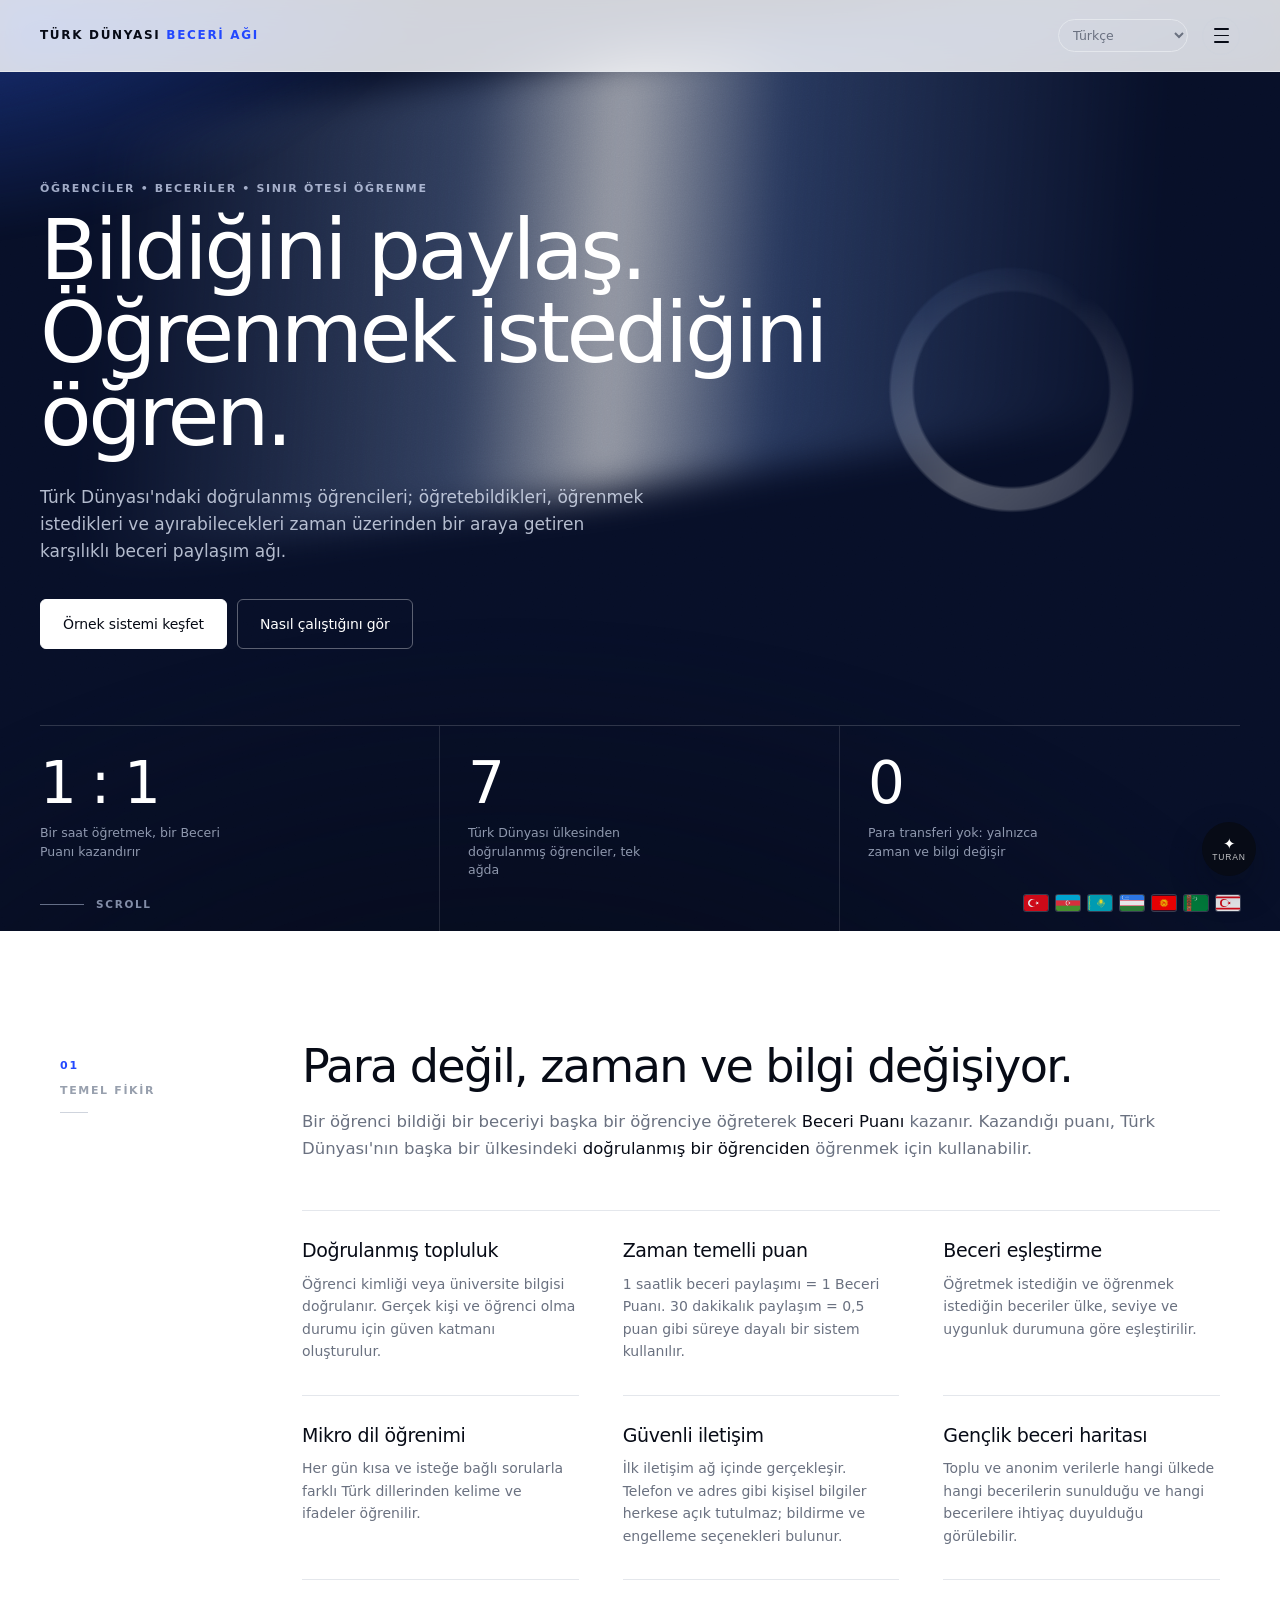
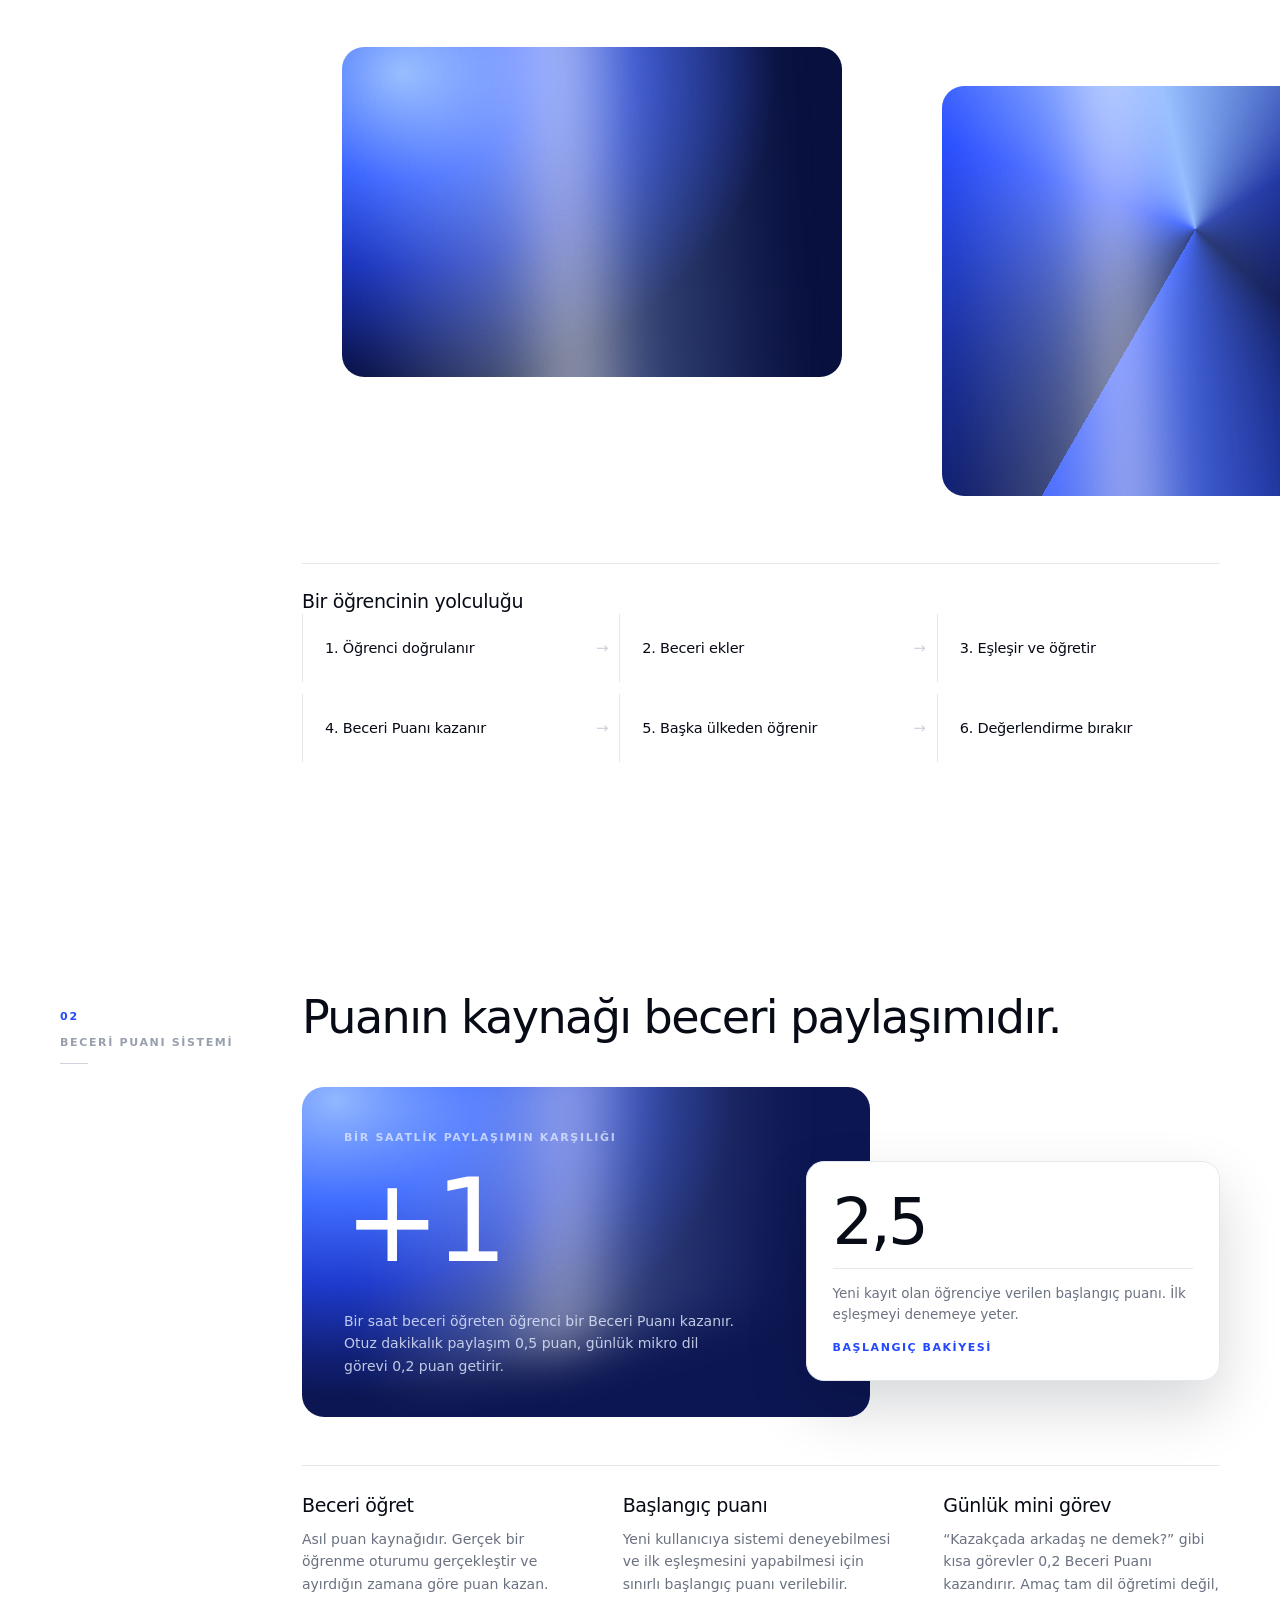
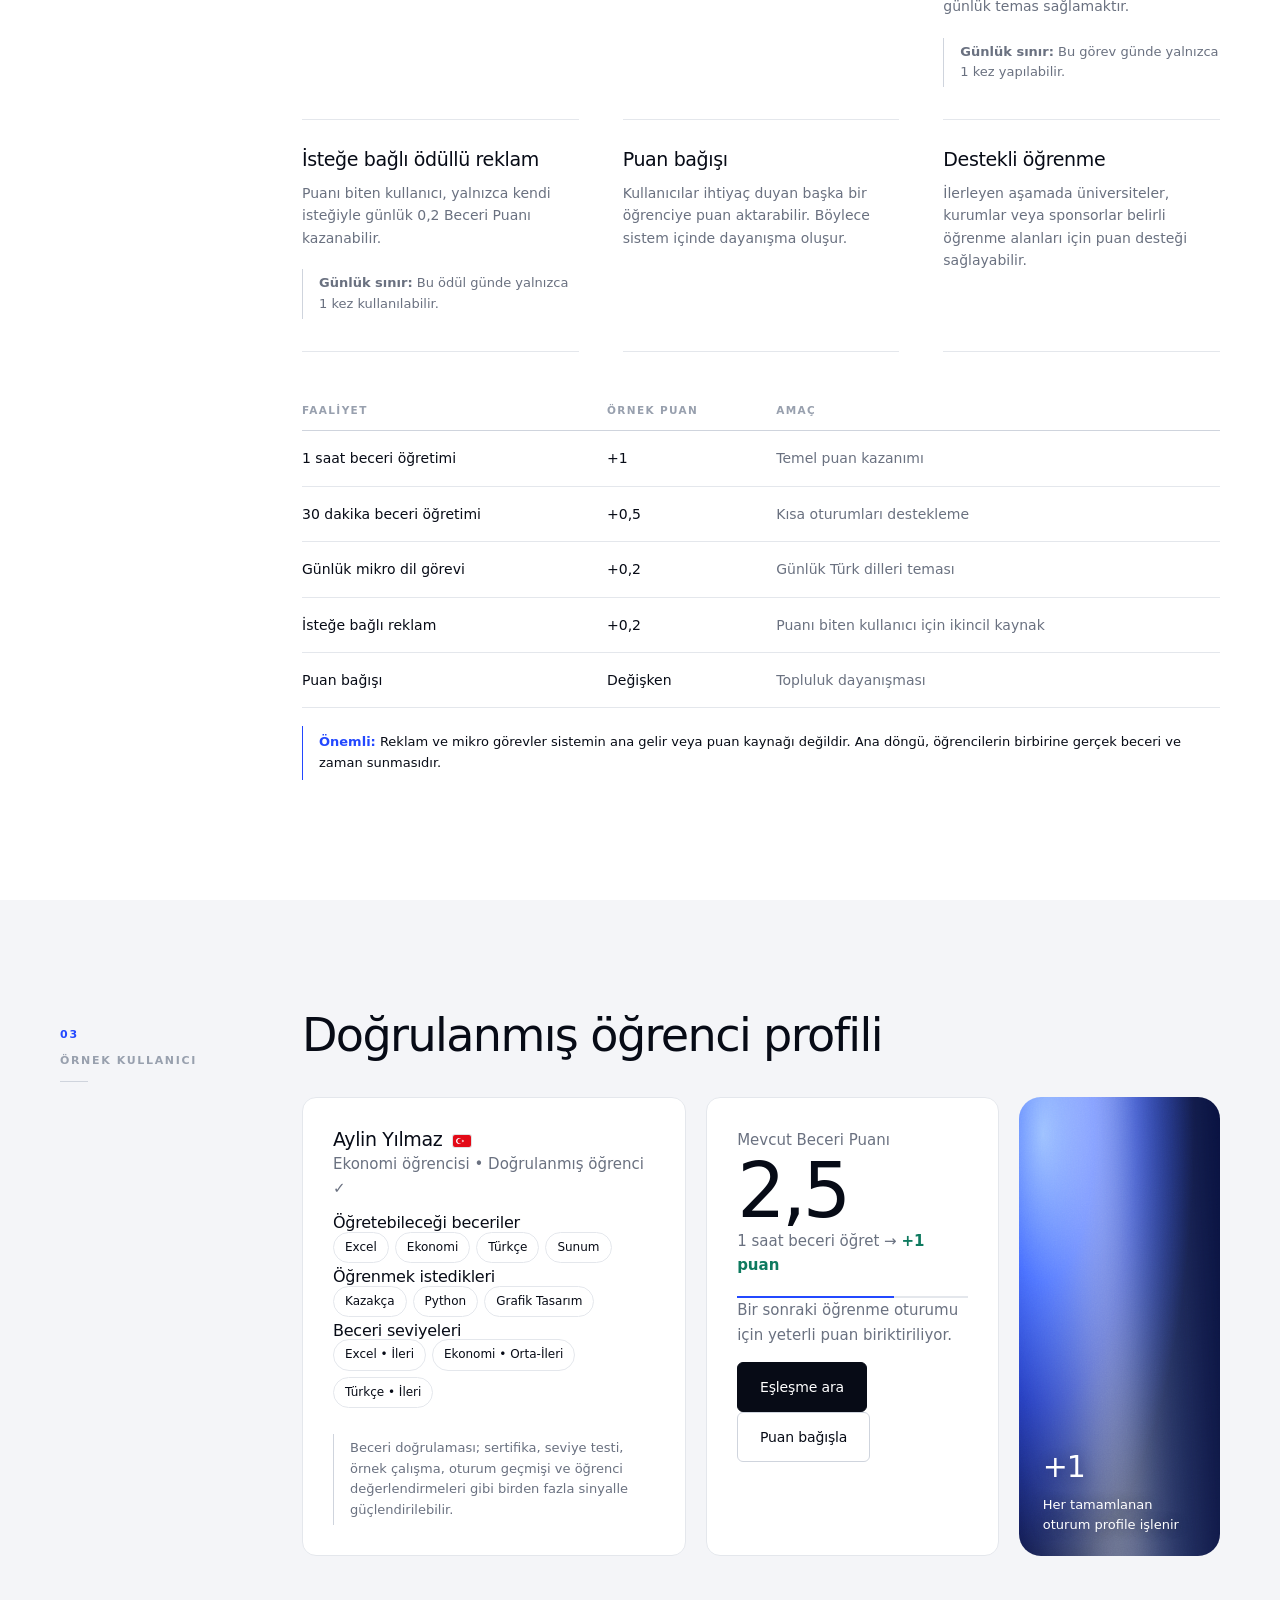
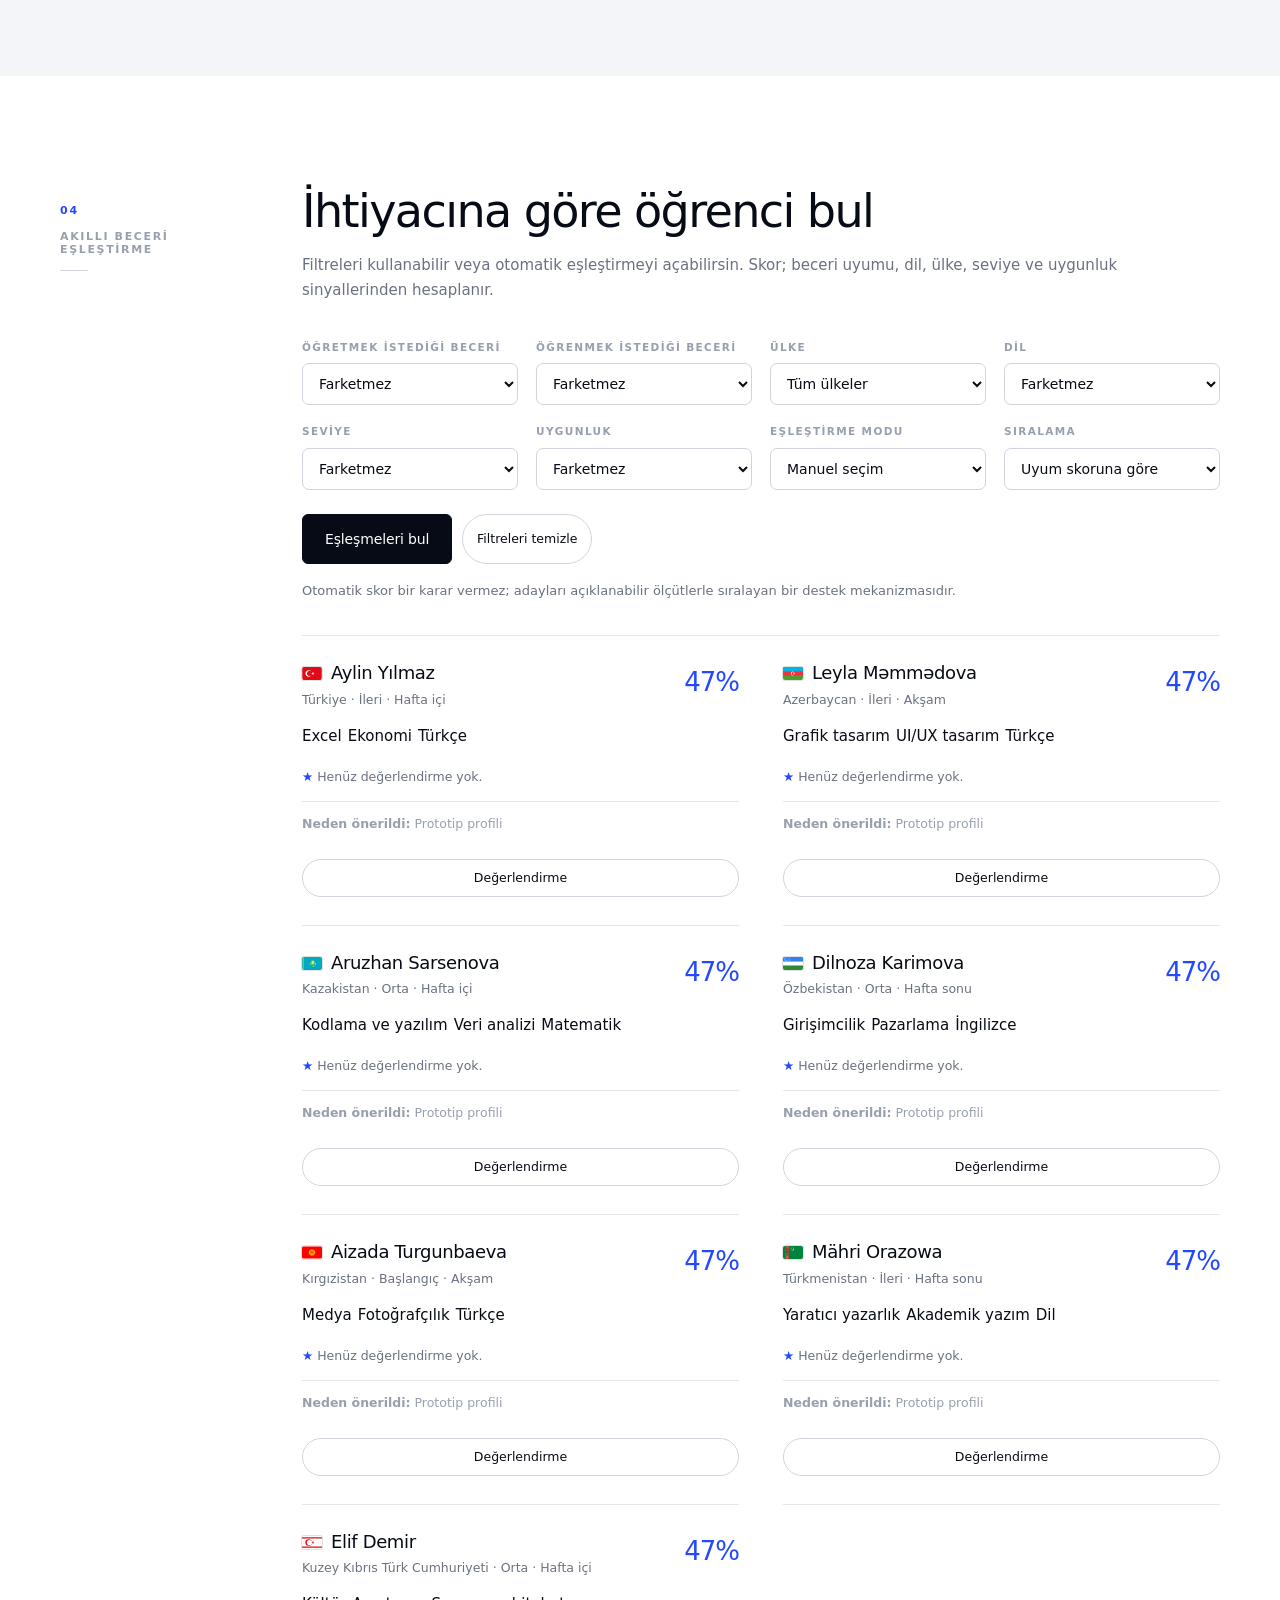
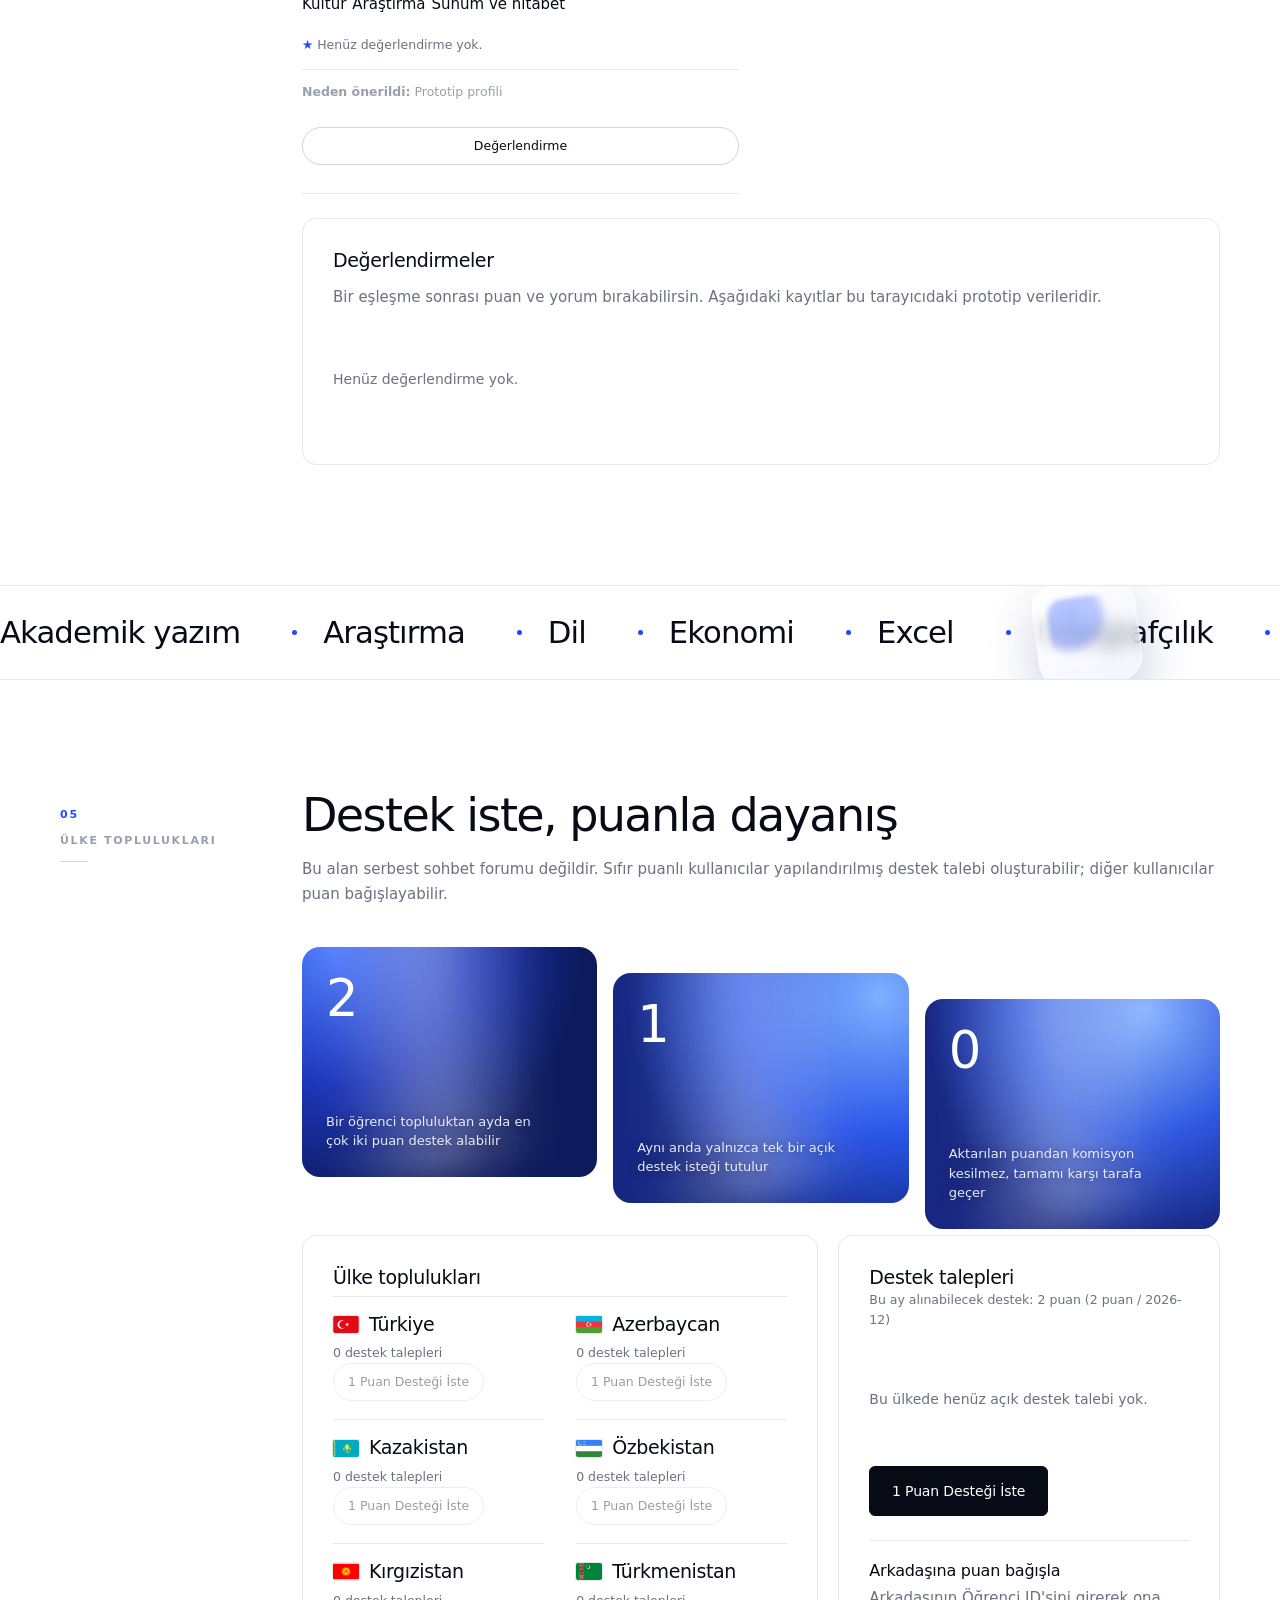
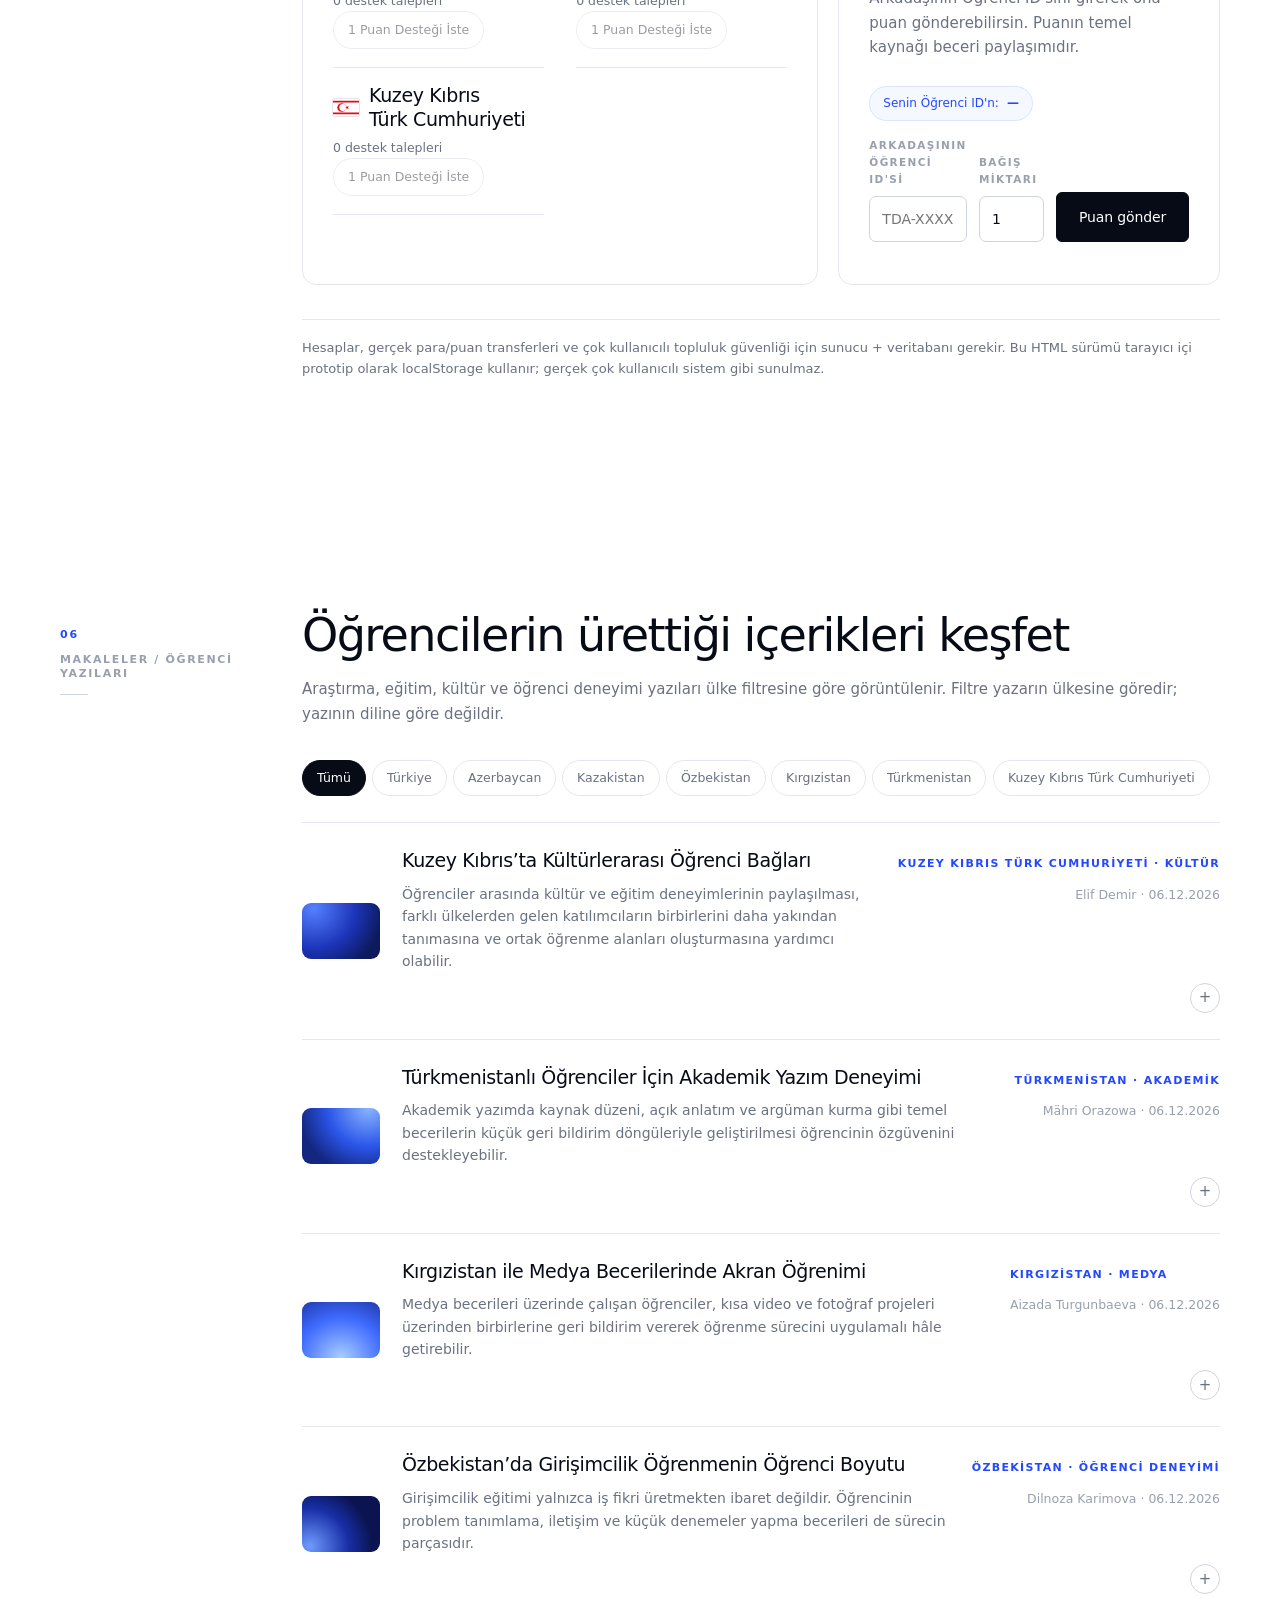
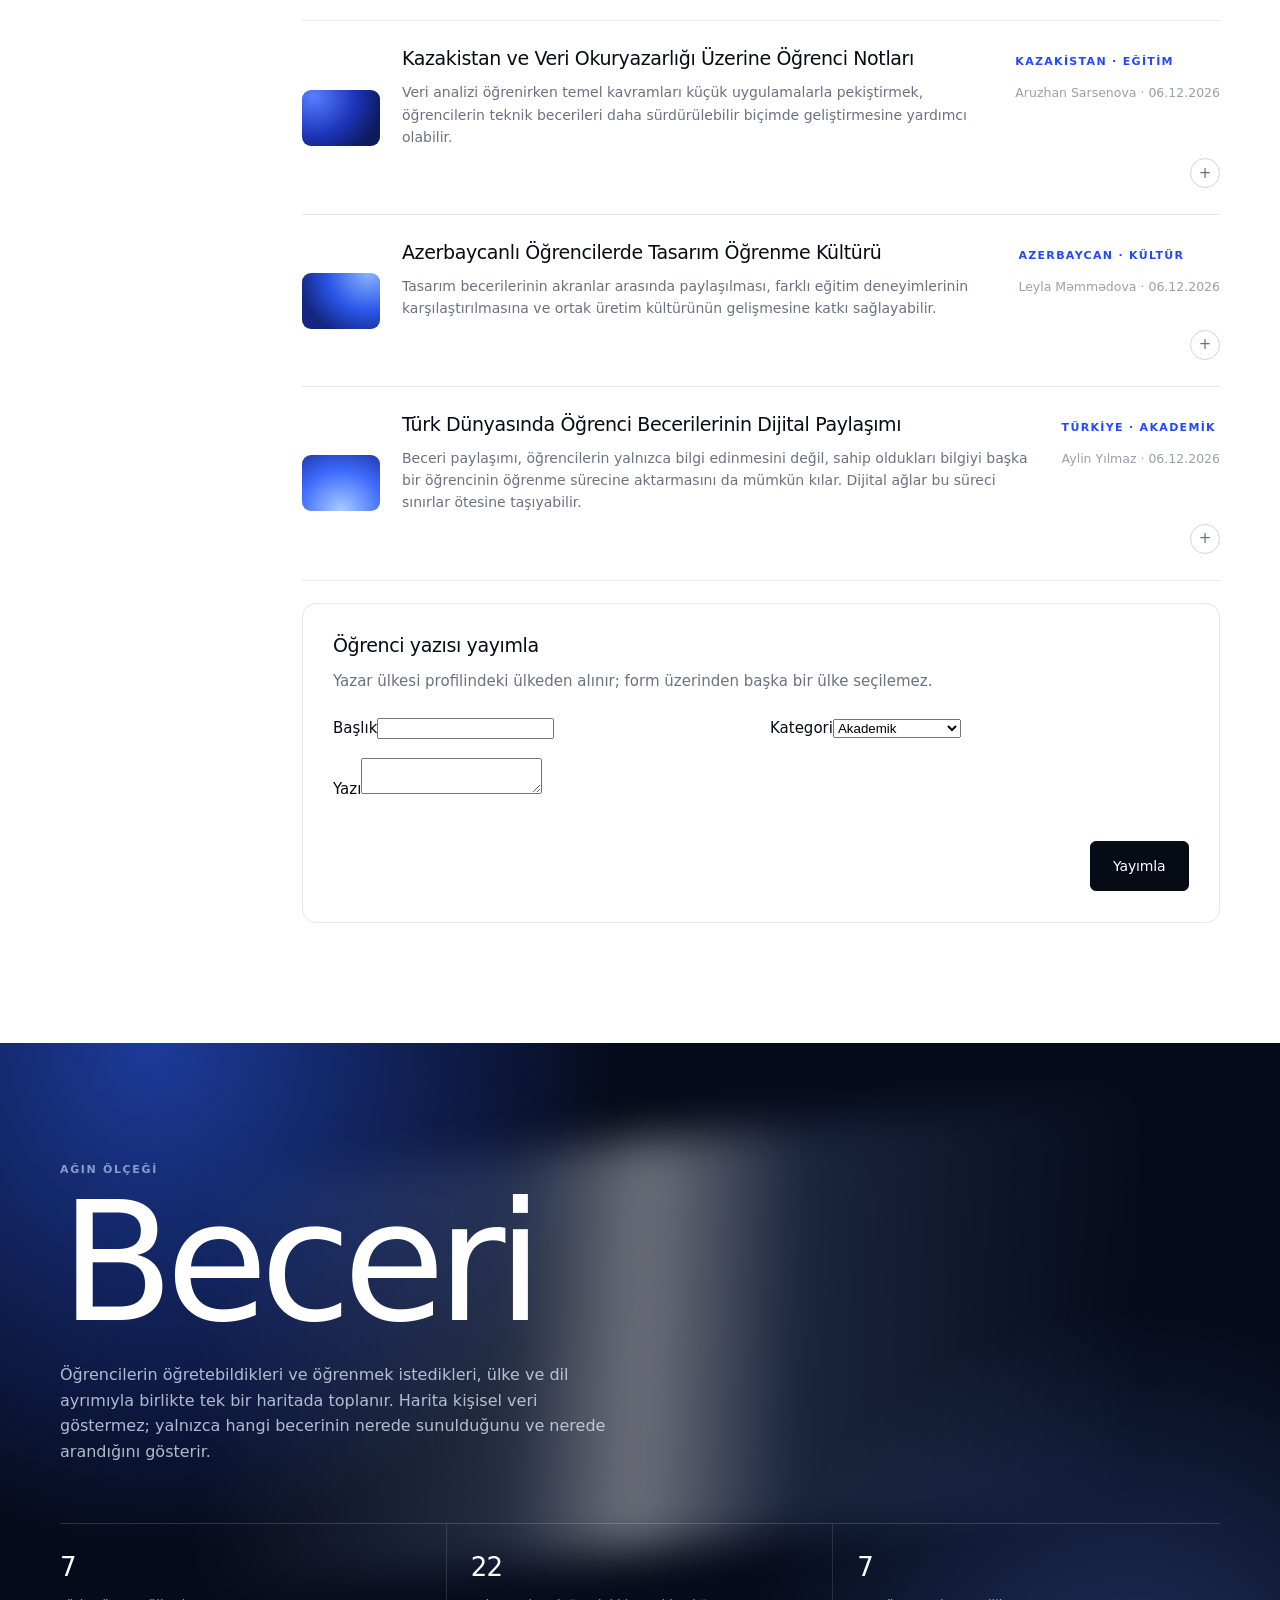
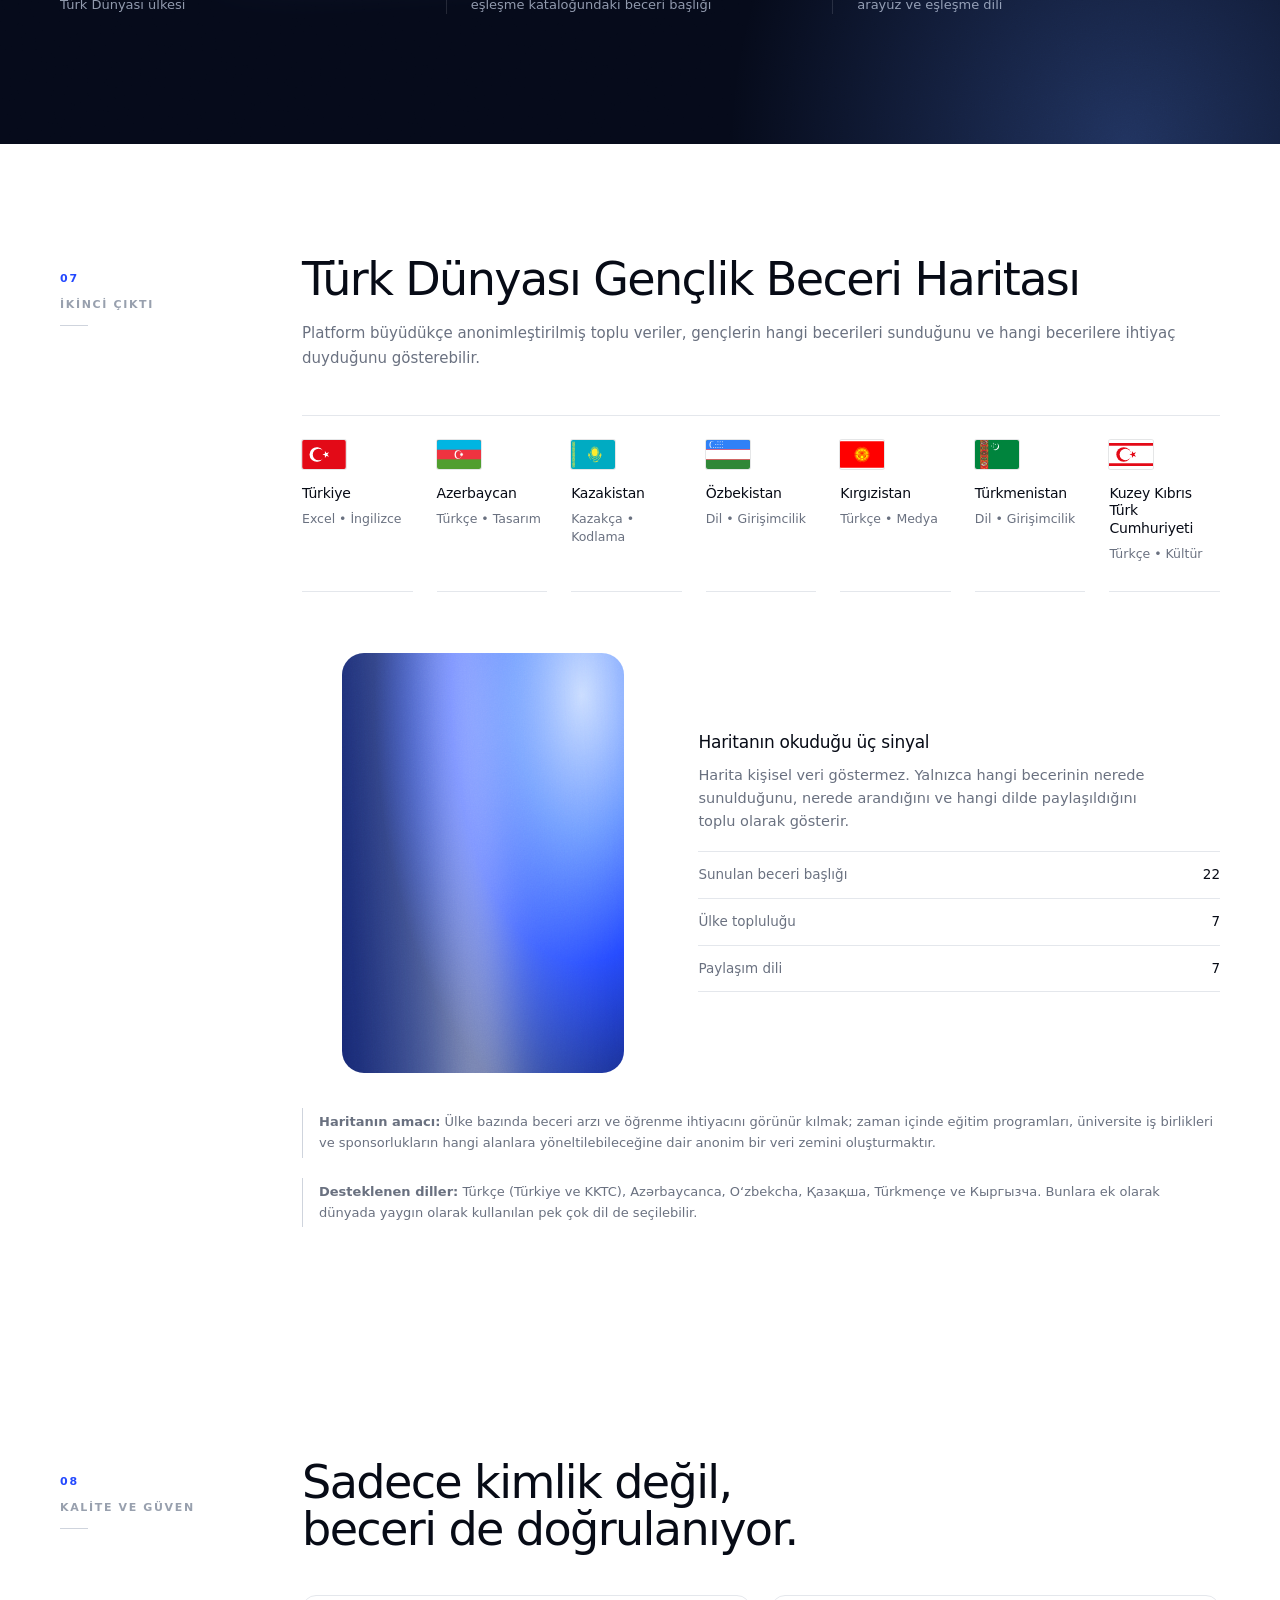
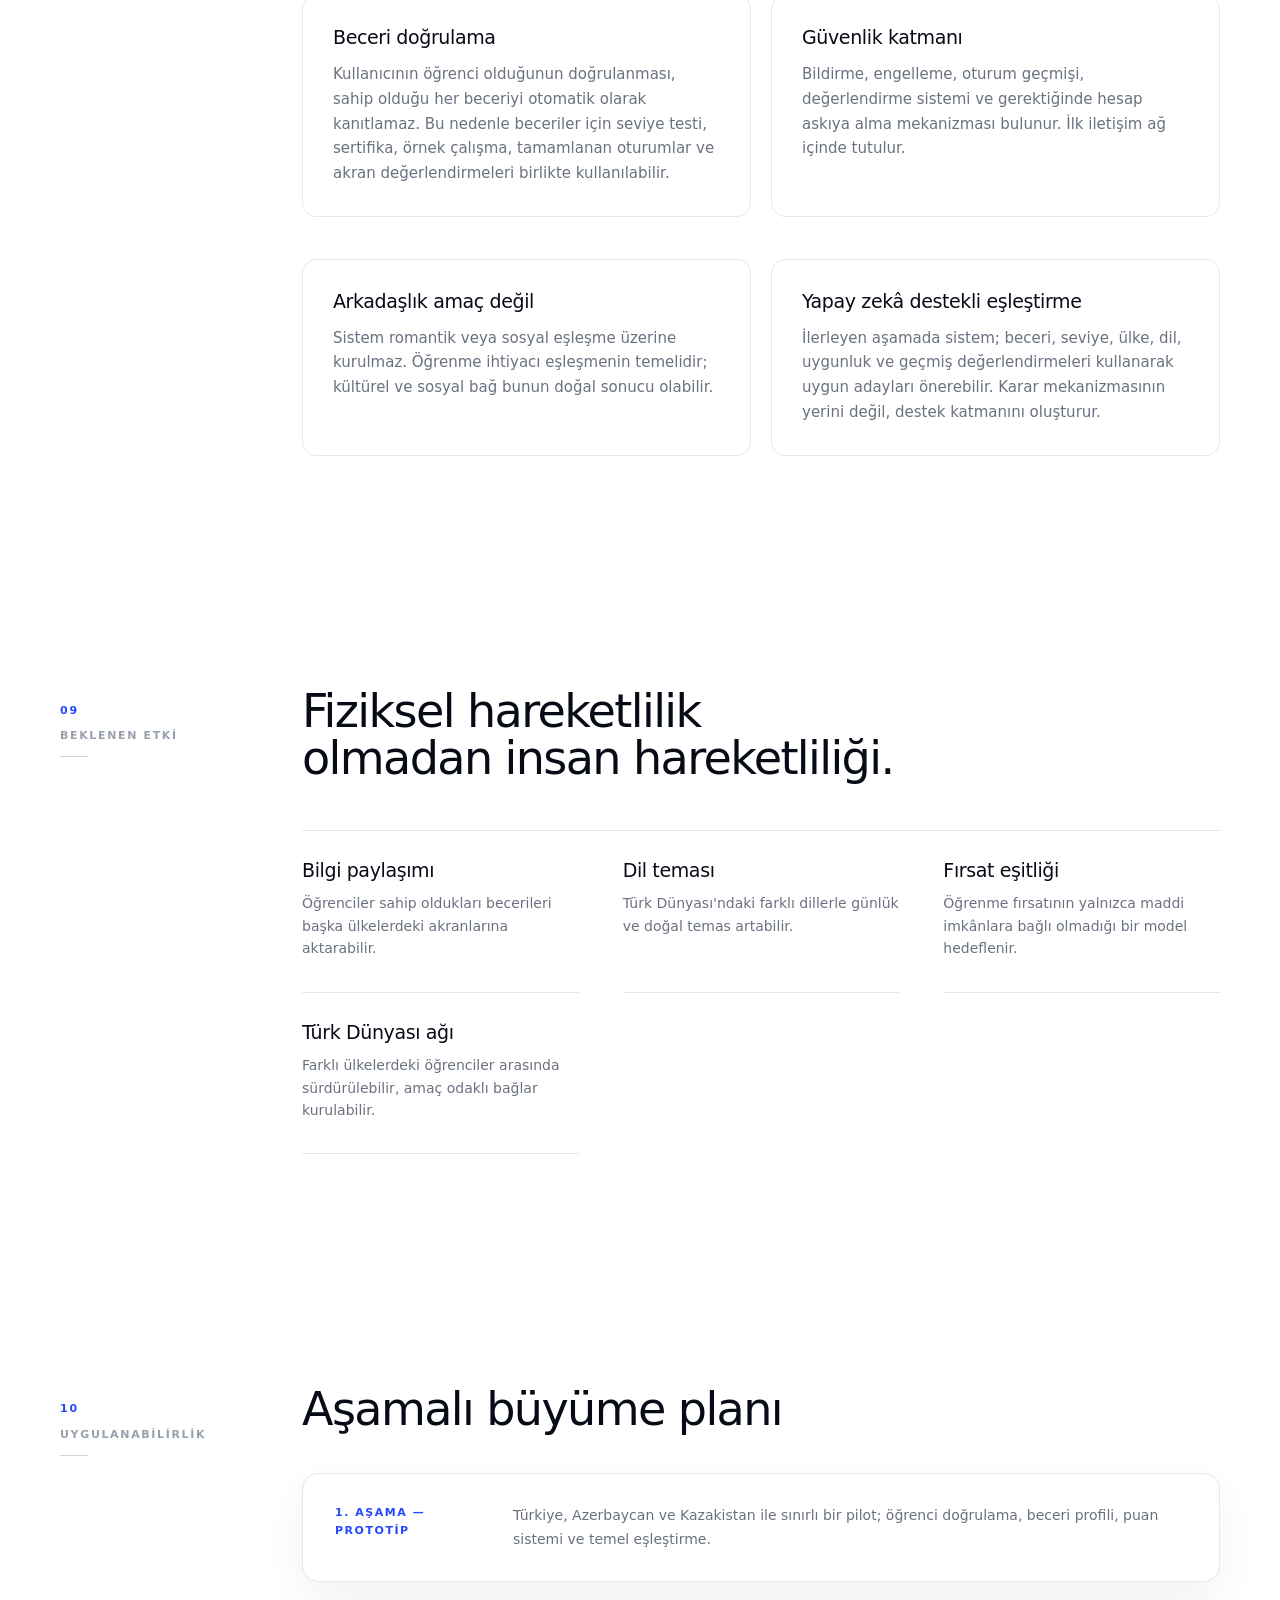
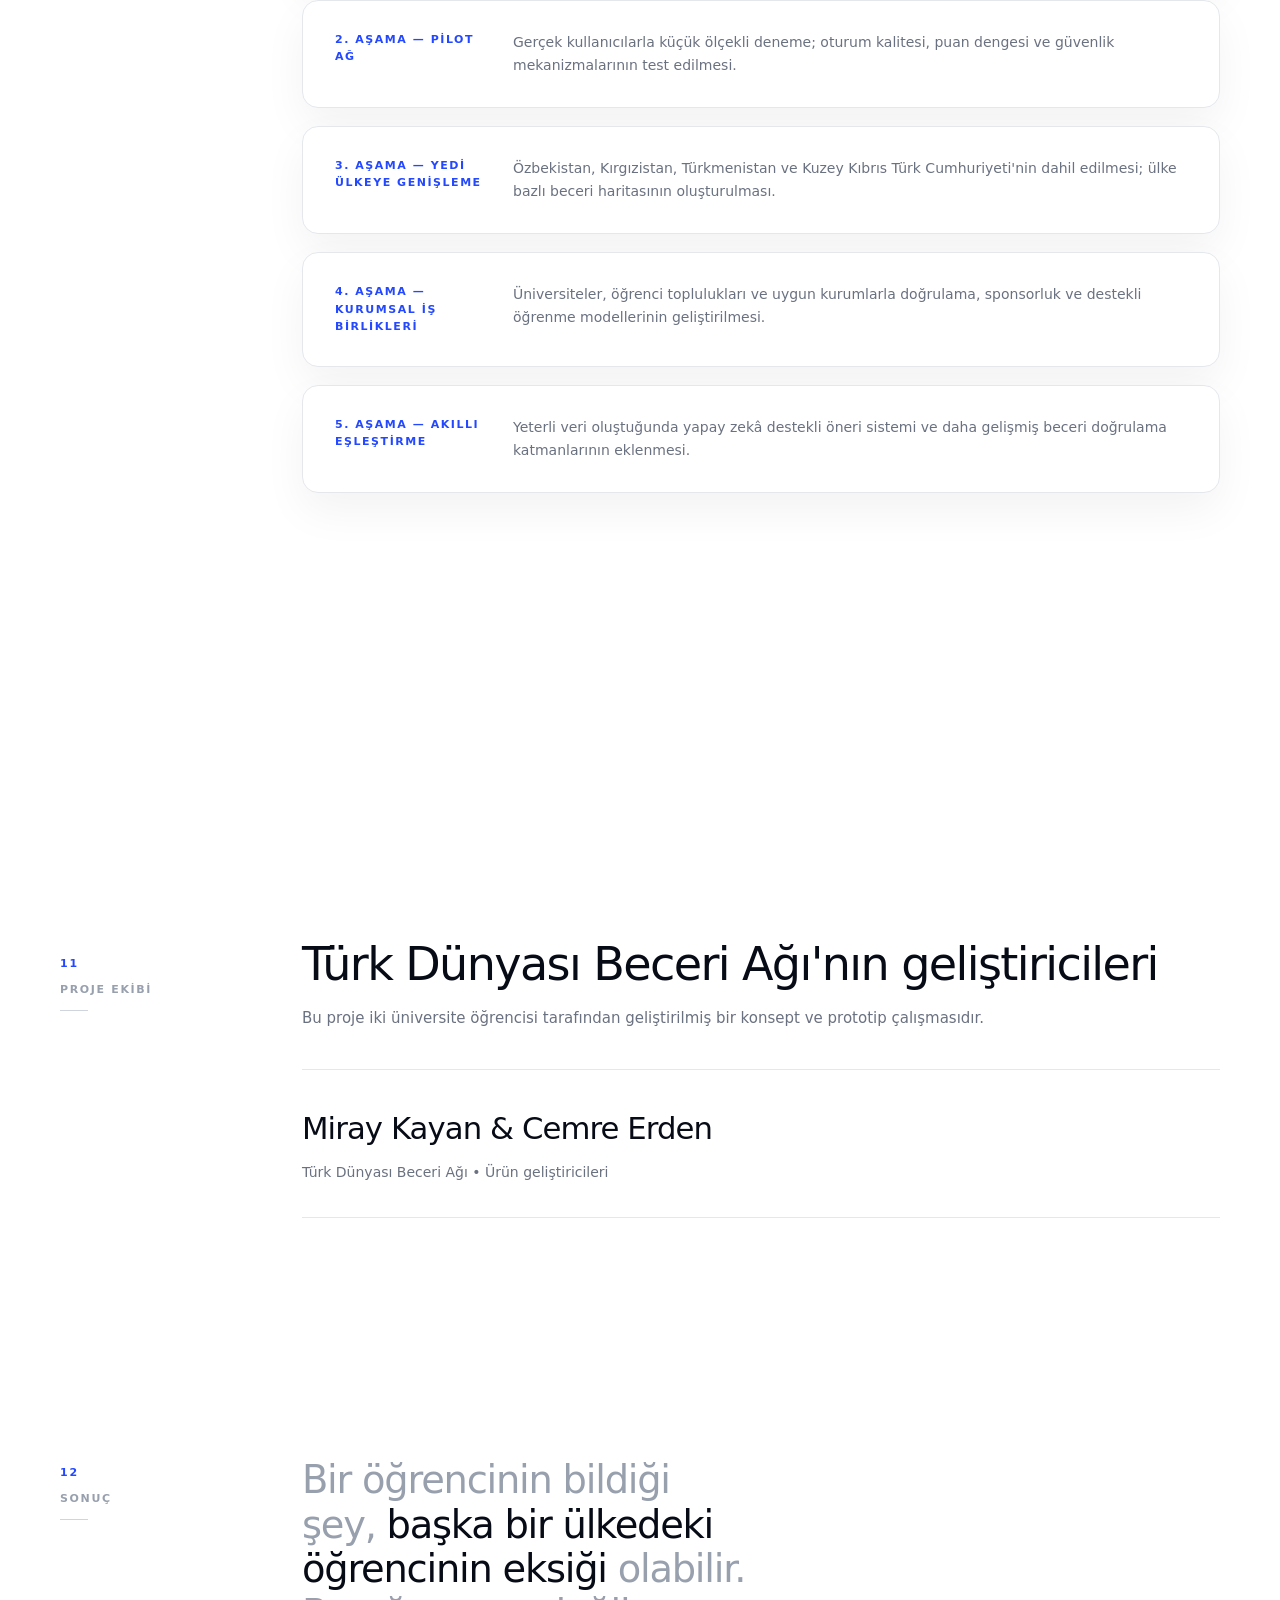
==== index.html @ 222b1fe6 "Tasarim ikinci tur: gradyan kart duzeni, kaydirma efektleri, bayraklar; kod dosyalara bolundu Co-Aut" ====
<!DOCTYPE html>

<html lang="tr">
<head>
<meta charset="utf-8"/>
<meta content="width=device-width, initial-scale=1" name="viewport"/>
<title>Türk Dünyası Beceri Ağı</title>
<meta name="description" content="Türk dünyası öğrencileri için karşılıklı beceri paylaşım ağı. Doğrulanmış öğrenciler arasında para yerine zaman ve bilgi takası yapın, birbirinizden öğrenin."/>
<meta property="og:type" content="website"/>
<meta property="og:title" content="Türk Dünyası Beceri Ağı"/>
<meta property="og:description" content="Doğrulanmış öğrenciler arasında para yerine zaman ve bilgi takası yapan, Türk dünyasını birbirine bağlayan beceri paylaşım ağı."/>
<meta property="og:image" content="https://suulliish.github.io/turk-beceri-agi/assets/og-image.jpg"/>
<meta property="og:image:width" content="1200"/>
<meta property="og:image:height" content="630"/>
<meta property="og:url" content="https://suulliish.github.io/turk-beceri-agi/"/>
<meta property="og:locale" content="tr_TR"/>
<meta property="og:site_name" content="Türk Dünyası Beceri Ağı"/>
<meta name="twitter:card" content="summary_large_image"/>
<meta name="twitter:title" content="Türk Dünyası Beceri Ağı"/>
<meta name="twitter:description" content="Doğrulanmış öğrenciler arasında para yerine zaman ve bilgi takası yapan, Türk dünyasını birbirine bağlayan beceri paylaşım ağı."/>
<meta name="twitter:image" content="https://suulliish.github.io/turk-beceri-agi/assets/og-image.jpg"/>
<meta name="theme-color" content="#0e1b33"/>
<link rel="canonical" href="https://suulliish.github.io/turk-beceri-agi/"/>
<link rel="icon" type="image/svg+xml" href="assets/favicon.svg"/>
<link rel="apple-touch-icon" href="assets/apple-touch-icon.png"/>
<link rel="stylesheet" href="assets/css/style.css"/>
</head>
<body>
<div class="scroll-progress" aria-hidden="true"></div>
<a class="skip-link" href="#main" data-i18n="skipToContent">İçeriğe geç</a>
<header><div class="logo">TÜRK DÜNYASI <span>BECERİ AĞI</span></div><div style="display:flex;align-items:center"><nav><a href="#nasil" data-i18n="navHowItWorks">Nasıl Çalışır?</a><a href="#puan" data-i18n="navPoints">Beceri Puanı</a><a href="#profil" data-i18n="navSampleProfile">Örnek Profil</a><a href="#eslesme" data-i18n="navMatching">Eşleşme</a><a href="#topluluk" data-i18n="navCommunity">Topluluk</a><a href="#makaleler" data-i18n="navArticles">Makaleler</a><a href="#ai" id="navTuranLink" data-i18n="navTuran">Turan AI</a><a href="#harita" data-i18n="navSkillMap">Beceri Haritası</a><a href="#yol" data-i18n="navRoadmap">Yol Haritası</a></nav><div class="auth-actions"><button class="auth-btn" onclick="openAuth('login')" type="button" data-i18n="Giriş Yap">Giriş Yap</button><button class="auth-btn register" onclick="openAuth('register')" type="button" data-i18n="Kayıt Ol">Kayıt Ol</button></div><div class="lang-wrap"><select aria-label="Dil seçimi" class="lang-select" id="languageSelect"><option value="tr">Türkçe</option><option value="az">Azərbaycanca</option><option value="uz">O‘zbekcha</option><option value="kk">Қазақша</option><option value="tk">Türkmençe</option><option value="ky">Кыргызча</option><option value="en">English</option></select></div><button class="mobile-menu-btn" id="mobileMenuBtn" onclick="toggleMobileMenu()" aria-label="Menü" aria-expanded="false" type="button"><span class="hamburger-line"></span><span class="hamburger-line"></span><span class="hamburger-line"></span></button></div></header>
<div class="mobile-drawer-backdrop" id="mobileDrawerBackdrop" onclick="closeMobileMenu()" aria-hidden="true"></div>
<aside aria-hidden="true" class="mobile-drawer" id="mobileDrawer" aria-label="Mobil Menü">
  <div class="mobile-drawer-head">
    <div class="logo">TÜRK DÜNYASI <span>BECERİ AĞI</span></div>
    <button class="mobile-drawer-close" id="mobileDrawerClose" onclick="closeMobileMenu()" aria-label="Kapat" type="button">✕</button>
  </div>
  <div class="mobile-drawer-auth">
    <button class="auth-btn mobile-auth-btn" onclick="closeMobileMenu();openAuth('login')" type="button" data-i18n="Giriş Yap">Giriş Yap</button>
    <button class="auth-btn register mobile-auth-btn" onclick="closeMobileMenu();openAuth('register')" type="button" data-i18n="Kayıt Ol">Kayıt Ol</button>
  </div>
  <nav class="mobile-drawer-nav">
    <a href="#nasil" class="mobile-nav-item" onclick="closeMobileMenu()"><span class="m-icon">01</span> <span data-i18n="navHowItWorks">Nasıl Çalışır?</span></a>
    <a href="#puan" class="mobile-nav-item" onclick="closeMobileMenu()"><span class="m-icon">02</span> <span data-i18n="navPoints">Beceri Puanı</span></a>
    <a href="#profil" class="mobile-nav-item" onclick="closeMobileMenu()"><span class="m-icon">03</span> <span data-i18n="navSampleProfile">Örnek Profil</span></a>
    <a href="#eslesme" class="mobile-nav-item" onclick="closeMobileMenu()"><span class="m-icon">04</span> <span data-i18n="navMatching">Eşleşme</span></a>
    <a href="#topluluk" class="mobile-nav-item" onclick="closeMobileMenu()"><span class="m-icon">05</span> <span data-i18n="navCommunity">Topluluk</span></a>
    <a href="#makaleler" class="mobile-nav-item" onclick="closeMobileMenu()"><span class="m-icon">06</span> <span data-i18n="navArticles">Makaleler</span></a>
    <a href="#ai" id="mobileNavTuranLink" class="mobile-nav-item mobile-nav-turan" onclick="event.preventDefault();closeMobileMenu();window.openTuran();"><span class="m-icon">07</span> <span data-i18n="navTuran">Turan AI</span></a>
    <a href="#harita" class="mobile-nav-item" onclick="closeMobileMenu()"><span class="m-icon">08</span> <span data-i18n="navSkillMap">Beceri Haritası</span></a>
    <a href="#yol" class="mobile-nav-item" onclick="closeMobileMenu()"><span class="m-icon">09</span> <span data-i18n="navRoadmap">Yol Haritası</span></a>
  </nav>
  <div class="mobile-drawer-footer">
    <div class="mobile-drawer-hint" data-i18n="footerNote">Öğrenciler arası güvenli ve adil beceri takası.</div>
  </div>
</aside>
<div class="hero" id="main" tabindex="-1">
<div class="hero-aura" aria-hidden="true"></div>
<div class="hero-orb" id="heroOrb" aria-hidden="true"></div>
<div class="hero-inner">
<div class="eyebrow">Öğrenciler • Beceriler • Sınır ötesi öğrenme</div>
<h1>Bildiğini paylaş.<br/>Öğrenmek istediğini öğren.</h1>
<p>Türk Dünyası'ndaki doğrulanmış öğrencileri; öğretebildikleri, öğrenmek istedikleri ve ayırabilecekleri zaman üzerinden bir araya getiren karşılıklı beceri paylaşım ağı.</p>
<div class="buttons"><a class="btn primary" href="#profil" data-i18n="Örnek sistemi keşfet">Örnek sistemi keşfet</a><a class="btn secondary" href="#nasil" data-i18n="Nasıl çalıştığını gör">Nasıl çalıştığını gör</a></div>
</div>
<div class="hero-flags" id="heroFlags" aria-hidden="true"></div>
<div class="hero-cue" aria-hidden="true"><i></i><span>scroll</span></div>
<div class="hero-foot">
<div class="hero-stat"><b>1 : 1</b><span data-i18n="heroStatA">Bir saat öğretmek, bir Beceri Puanı kazandırır</span></div>
<div class="hero-stat"><b>7</b><span data-i18n="heroStatB">Türk Dünyası ülkesinden doğrulanmış öğrenciler, tek ağda</span></div>
<div class="hero-stat"><b>0</b><span data-i18n="heroStatC">Para transferi yok: yalnızca zaman ve bilgi değişir</span></div>
</div>
</div><section id="nasil">
<aside class="sec-index" data-reveal><span class="sec-num">01</span><div class="eyebrow">Temel fikir</div></aside>
<div class="sec-body"><h2 data-reveal>Para değil, zaman ve bilgi değişiyor.</h2>
<p class="muted lead" data-i18n-html="nasilIntroHtml">Bir öğrenci bildiği bir beceriyi başka bir öğrenciye öğreterek <em>Beceri Puanı</em> kazanır. Kazandığı puanı, Türk Dünyası'nın başka bir ülkesindeki <em>doğrulanmış bir öğrenciden</em> öğrenmek için kullanabilir.</p>
<div class="cards" data-reveal>
<div class="card"><h3>Doğrulanmış topluluk</h3><p>Öğrenci kimliği veya üniversite bilgisi doğrulanır. Gerçek kişi ve öğrenci olma durumu için güven katmanı oluşturulur.</p></div>
<div class="card"><h3>Zaman temelli puan</h3><p>1 saatlik beceri paylaşımı = 1 Beceri Puanı. 30 dakikalık paylaşım = 0,5 puan gibi süreye dayalı bir sistem kullanılır.</p></div>
<div class="card"><h3>Beceri eşleştirme</h3><p>Öğretmek istediğin ve öğrenmek istediğin beceriler ülke, seviye ve uygunluk durumuna göre eşleştirilir.</p></div>
<div class="card"><h3>Mikro dil öğrenimi</h3><p>Her gün kısa ve isteğe bağlı sorularla farklı Türk dillerinden kelime ve ifadeler öğrenilir.</p></div>
<div class="card"><h3>Güvenli iletişim</h3><p>İlk iletişim ağ içinde gerçekleşir. Telefon ve adres gibi kişisel bilgiler herkese açık tutulmaz; bildirme ve engelleme seçenekleri bulunur.</p></div>
<div class="card"><h3>Gençlik beceri haritası</h3><p>Toplu ve anonim verilerle hangi ülkede hangi becerilerin sunulduğu ve hangi becerilere ihtiyaç duyulduğu görülebilir.</p></div>
</div>
<div class="media-pair" data-reveal aria-hidden="true">
<figure class="art art--silk media-lg"><span class="grain"></span></figure>
<figure class="art art--ribbon media-sm"><span class="grain"></span></figure>
</div>
<div class="flow" data-reveal><h3>Bir öğrencinin yolculuğu</h3><div class="flowline"><div class="bubble">1. Öğrenci doğrulanır</div><div class="arrow">→</div><div class="bubble">2. Beceri ekler</div><div class="arrow">→</div><div class="bubble">3. Eşleşir ve öğretir</div></div><div class="flowline" style="margin-top:12px"><div class="bubble">4. Beceri Puanı kazanır</div><div class="arrow">→</div><div class="bubble">5. Başka ülkeden öğrenir</div><div class="arrow">→</div><div class="bubble">6. Değerlendirme bırakır</div></div></div>
</div>
</section><section id="puan">
<aside class="sec-index" data-reveal><span class="sec-num">02</span><div class="eyebrow">Beceri Puanı sistemi</div></aside>
<div class="sec-body"><h2 data-reveal>Puanın kaynağı beceri paylaşımıdır.</h2>
<div class="figure-block" data-reveal>
<div class="figure-panel"><span class="grain" aria-hidden="true"></span>
<div class="eyebrow" data-i18n="figurePanelEyebrow">Bir saatlik paylaşımın karşılığı</div>
<div class="figure-value">+1</div>
<p class="figure-note" data-i18n="figurePanelNote">Bir saat beceri öğreten öğrenci bir Beceri Puanı kazanır. Otuz dakikalık paylaşım 0,5 puan, günlük mikro dil görevi 0,2 puan getirir.</p>
</div>
<div class="figure-card">
<b>2,5</b>
<div class="figure-card-line"></div>
<p data-i18n="figureCardNote">Yeni kayıt olan öğrenciye verilen başlangıç puanı. İlk eşleşmeyi denemeye yeter.</p>
<span data-i18n="figureCardTag">Başlangıç bakiyesi</span>
</div>
</div>
<div class="cards" data-reveal>
<div class="card"><h3>Beceri öğret</h3><p>Asıl puan kaynağıdır. Gerçek bir öğrenme oturumu gerçekleştir ve ayırdığın zamana göre puan kazan.</p></div>
<div class="card"><h3>Başlangıç puanı</h3><p>Yeni kullanıcıya sistemi deneyebilmesi ve ilk eşleşmesini yapabilmesi için sınırlı başlangıç puanı verilebilir.</p></div>
<div class="card"><h3>Günlük mini görev</h3><p>“Kazakçada arkadaş ne demek?” gibi kısa görevler 0,2 Beceri Puanı kazandırır. Amaç tam dil öğretimi değil, günlük temas sağlamaktır.</p><div class="daily-note"><strong>Günlük sınır:</strong> Bu görev günde yalnızca 1 kez yapılabilir.</div></div>
<div class="card"><h3>İsteğe bağlı ödüllü reklam</h3><p>Puanı biten kullanıcı, yalnızca kendi isteğiyle günlük 0,2 Beceri Puanı kazanabilir.</p><div class="daily-note"><strong>Günlük sınır:</strong> Bu ödül günde yalnızca 1 kez kullanılabilir.</div></div>
<div class="card"><h3>Puan bağışı</h3><p>Kullanıcılar ihtiyaç duyan başka bir öğrenciye puan aktarabilir. Böylece sistem içinde dayanışma oluşur.</p></div>
<div class="card"><h3>Destekli öğrenme</h3><p>İlerleyen aşamada üniversiteler, kurumlar veya sponsorlar belirli öğrenme alanları için puan desteği sağlayabilir.</p></div>
</div>
<div class="table-wrap" data-reveal><table class="table"><thead><tr><th>Faaliyet</th><th>Örnek puan</th><th>Amaç</th></tr></thead><tbody>
<tr><td>1 saat beceri öğretimi</td><td>+1</td><td>Temel puan kazanımı</td></tr>
<tr><td>30 dakika beceri öğretimi</td><td>+0,5</td><td>Kısa oturumları destekleme</td></tr>
<tr><td>Günlük mikro dil görevi</td><td>+0,2</td><td>Günlük Türk dilleri teması</td></tr>
<tr><td>İsteğe bağlı reklam</td><td>+0,2</td><td>Puanı biten kullanıcı için ikincil kaynak</td></tr>
<tr><td>Puan bağışı</td><td>Değişken</td><td>Topluluk dayanışması</td></tr>
</tbody></table></div>
<div class="uyari" style="margin-top:18px"><strong>Önemli:</strong> Reklam ve mikro görevler sistemin ana gelir veya puan kaynağı değildir. Ana döngü, öğrencilerin birbirine gerçek beceri ve zaman sunmasıdır.</div>
</div>
</section><section class="demo" id="profil">
<aside class="sec-index" data-reveal><span class="sec-num">03</span><div class="eyebrow">Örnek kullanıcı</div></aside>
<div class="sec-body"><h2 data-reveal>Doğrulanmış öğrenci profili</h2>
<div class="profile">
<div class="panel">
<h3>Aylin Yılmaz <span aria-label="Türkiye bayrağı" class="mini-flag"><img alt="Türkiye bayrağı" loading="lazy" referrerpolicy="no-referrer" src="assets/flags/Flag_of_Turkey.svg"/></span></h3><p class="muted">Ekonomi öğrencisi • Doğrulanmış öğrenci ✓</p>
<h4>Öğretebileceği beceriler</h4><span class="tag">Excel</span><span class="tag">Ekonomi</span><span class="tag">Türkçe</span><span class="tag">Sunum</span>
<h4>Öğrenmek istedikleri</h4><span class="tag">Kazakça</span><span class="tag">Python</span><span class="tag">Grafik Tasarım</span>
<h4>Beceri seviyeleri</h4><span class="etiket">Excel • İleri</span><span class="etiket">Ekonomi • Orta-İleri</span><span class="etiket">Türkçe • İleri</span>
<div class="notice">Beceri doğrulaması; sertifika, seviye testi, örnek çalışma, oturum geçmişi ve öğrenci değerlendirmeleri gibi birden fazla sinyalle güçlendirilebilir.</div>
</div>
<div class="panel">
<div class="muted">Mevcut Beceri Puanı</div><div class="puan">2,5</div>
<p class="muted">1 saat beceri öğret → <span class="yesil">+1 puan</span></p>
<div class="bar"><i></i></div><p class="muted">Bir sonraki öğrenme oturumu için yeterli puan biriktiriliyor.</p>
<button class="btn primary" onclick="window.showToast(window.TDAI18n.t('exampleMatch'))">Eşleşme ara</button>
<button class="btn secondary" onclick="window.showToast(window.TDAI18n.t('exampleDonate'))">Puan bağışla</button>
</div>
<div class="art art--silk art-media" data-reveal aria-hidden="true"><span class="grain"></span><div class="art-caption"><b>+1</b><span data-i18n="artProfileCaption">Her tamamlanan oturum profile işlenir</span></div></div>
</div>
</div>
</section><section class="feature-section" id="eslesme">
<aside class="sec-index" data-reveal><span class="sec-num">04</span><div class="eyebrow" data-i18n="matchEyebrow">Akıllı beceri eşleştirme</div></aside>
<div class="sec-body">
<h2 data-reveal data-i18n="matchTitle">İhtiyacına göre öğrenci bul</h2>
<p class="muted" data-i18n="matchIntro">Filtreleri kullanabilir veya otomatik eşleştirmeyi açabilirsin. Skor; beceri uyumu, dil, ülke, seviye ve uygunluk sinyallerinden hesaplanır.</p>
<div class="feature-toolbar">
<div class="form-field"><label data-i18n="teachSkill" for="matchTeach">Öğretmek istediği beceri</label><select id="matchTeach"><option data-i18n="anyOption" value="">Farketmez</option></select></div>
<div class="form-field"><label data-i18n="learnSkill" for="matchLearn">Öğrenmek istediği beceri</label><select id="matchLearn"><option data-i18n="anyOption" value="">Farketmez</option></select></div>
<div class="form-field"><label data-i18n="countryFilter" for="matchCountry">Ülke</label><select id="matchCountry"><option data-i18n="allCountries" value="">Tüm ülkeler</option></select></div>
<div class="form-field"><label data-i18n="languageFilter" for="matchLanguage">Dil</label><select id="matchLanguage"><option data-i18n="anyOption" value="">Farketmez</option></select></div>
<div class="form-field"><label data-i18n="levelFilter" for="matchLevel">Seviye</label><select id="matchLevel"><option data-i18n="anyOption" value="">Farketmez</option><option data-i18n="beginner" value="Başlangıç">Başlangıç</option><option data-i18n="intermediate" value="Orta">Orta</option><option data-i18n="advanced" value="İleri">İleri</option></select></div>
<div class="form-field"><label data-i18n="availabilityFilter" for="matchAvailability">Uygunluk</label><select id="matchAvailability"><option data-i18n="anyOption" value="">Farketmez</option><option data-i18n="weekdays" value="Hafta içi">Hafta içi</option><option data-i18n="weekends" value="Hafta sonu">Hafta sonu</option><option data-i18n="evenings" value="Akşam">Akşam</option></select></div>
<div class="form-field"><label data-i18n="matchingMode" for="matchMode">Eşleştirme modu</label><select id="matchMode"><option data-i18n="manualMode" value="manual">Manuel seçim</option><option data-i18n="autoMode" value="auto">Otomatik öneri</option></select></div>
<div class="form-field"><label data-i18n="sortBy" for="matchSort">Sıralama</label><select id="matchSort"><option data-i18n="scoreSort" value="score">Uyum skoruna göre</option><option data-i18n="ratingSort" value="rating">Değerlendirmeye göre</option></select></div>
</div>
<div class="filter-actions"><button class="btn primary" data-i18n="findMatches" id="runMatch">Eşleşmeleri bul</button><button class="ghost-btn" data-i18n="clearFilters" id="clearMatch">Filtreleri temizle</button></div>
<div class="feature-note" data-i18n="matchScoreNote">Otomatik skor bir karar vermez; adayları açıklanabilir ölçütlerle sıralayan bir destek mekanizmasıdır.</div>
<div class="match-grid" id="matchResults"></div>
<div class="kutu" id="reviewsBox" style="margin-top:24px">
<h3 data-i18n="reviewsTitle">Değerlendirmeler</h3>
<p class="muted" data-i18n="reviewsIntro">Bir eşleşme sonrası puan ve yorum bırakabilirsin. Aşağıdaki kayıtlar bu tarayıcıdaki prototip verileridir.</p>
<div class="review-list" id="reviewList"></div>
</div>
</div>
</section><div class="marquee" id="skillMarquee" aria-hidden="true"><span class="marquee-glass"></span><div class="marquee-track" id="skillMarqueeTrack"></div></div>
<section class="feature-section" id="topluluk">
<aside class="sec-index" data-reveal><span class="sec-num">05</span><div class="eyebrow" data-i18n="communityEyebrow">Ülke toplulukları</div></aside>
<div class="sec-body">
<h2 data-reveal data-i18n="communityTitle">Destek iste, puanla dayanış</h2>
<p class="muted" data-i18n="communityIntro">Bu alan serbest sohbet forumu değildir. Sıfır puanlı kullanıcılar yapılandırılmış destek talebi oluşturabilir; diğer kullanıcılar puan bağışlayabilir.</p>
<div class="tile-row" data-reveal>
<div class="tile"><span class="grain" aria-hidden="true"></span><b>2</b><span data-i18n="tileSupportLimit">Bir öğrenci topluluktan ayda en çok iki puan destek alabilir</span></div>
<div class="tile"><span class="grain" aria-hidden="true"></span><b>1</b><span data-i18n="tileOpenRequest">Aynı anda yalnızca tek bir açık destek isteği tutulur</span></div>
<div class="tile"><span class="grain" aria-hidden="true"></span><b>0</b><span data-i18n="tileNoCommission">Aktarılan puandan komisyon kesilmez, tamamı karşı tarafa geçer</span></div>
</div>
<div class="community-layout" data-reveal>
<div class="panel"><h3 data-i18n="countriesTitle">Ülke toplulukları</h3><div class="country-grid" id="countryCommunities"></div></div>
<div class="panel">
<h3 data-i18n="supportRequests">Destek talepleri</h3>
<div class="limit-box" id="supportLimit"></div>
<div class="request-list" id="supportRequests"></div>
<button class="btn primary" data-i18n="requestOnePoint" id="requestPointBtn" style="margin-top:12px">1 Puan Desteği İste</button>
<div class="donation-panel">
<h4 data-i18n="donationTitle">Arkadaşına puan bağışla</h4>
<p class="muted" data-i18n="donationIntro">Arkadaşının Öğrenci ID'sini girerek ona puan gönderebilirsin. Puanın temel kaynağı beceri paylaşımıdır.</p>
<div class="student-id-badge" id="myStudentId"><span data-i18n="myStudentIdLabel">Senin Öğrenci ID'n:</span> <strong id="myStudentIdValue">—</strong></div>
<div class="donation-grid">
<div class="donation-field"><label for="donationRecipientId" data-i18n="recipientIdLabel">Arkadaşının Öğrenci ID'si</label><input id="donationRecipientId" type="text" maxlength="30" placeholder="TDA-XXXXXX" autocomplete="off"></div>
<div class="donation-field"><label for="donationAmount" data-i18n="donationAmountLabel">Bağış miktarı</label><input id="donationAmount" type="number" min="0.5" max="10" step="0.5" value="1"></div>
<button class="btn primary" id="donateByIdBtn" type="button" data-i18n="donateById">Puan gönder</button>
</div>
<div class="donation-status" id="donationStatus" aria-live="polite"></div>
</div>
</div>
</div>
<div class="feature-note backend-note" data-i18n="prototypeBackendNote">Hesaplar, gerçek para/puan transferleri ve çok kullanıcılı topluluk güvenliği için sunucu + veritabanı gerekir. Bu HTML sürümü tarayıcı içi prototip olarak localStorage kullanır; gerçek çok kullanıcılı sistem gibi sunulmaz.</div>
</div>
</section><section class="feature-section" id="makaleler">
<aside class="sec-index" data-reveal><span class="sec-num">06</span><div class="eyebrow" data-i18n="articlesEyebrow">Makaleler / Öğrenci Yazıları</div></aside>
<div class="sec-body">
<h2 data-reveal data-i18n="articlesTitle">Öğrencilerin ürettiği içerikleri keşfet</h2>
<p class="muted" data-i18n="articlesIntro">Araştırma, eğitim, kültür ve öğrenci deneyimi yazıları ülke filtresine göre görüntülenir. Filtre yazarın ülkesine göredir; yazının diline göre değildir.</p>
<div class="article-tabs" id="articleTabs"></div>
<div class="article-grid" id="articleGrid"></div>
<div class="kutu" style="margin-top:22px">
<h3 data-i18n="publishArticle">Öğrenci yazısı yayımla</h3>
<p class="muted" data-i18n="articleCountryFromProfile">Yazar ülkesi profilindeki ülkeden alınır; form üzerinden başka bir ülke seçilemez.</p>
<form class="feature-form" id="articleForm">
<label><span data-i18n="articleTitleLabel">Başlık</span><input id="articleTitle" maxlength="140" required=""/></label>
<label><span data-i18n="articleCategoryLabel">Kategori</span><select id="articleCategory"><option data-i18n="catAcademic" value="Akademik">Akademik</option><option data-i18n="catCulture" value="Kültür">Kültür</option><option data-i18n="catEducation" value="Eğitim">Eğitim</option><option data-i18n="catTech" value="Teknoloji">Teknoloji</option><option data-i18n="catStudentExp" value="Öğrenci Deneyimi">Öğrenci Deneyimi</option></select></label>
<label class="full"><span data-i18n="articleBodyLabel">Yazı</span><textarea id="articleBody" minlength="80" required=""></textarea></label>
<div class="full form-actions"><button class="btn primary" data-i18n="publishButton" type="submit">Yayımla</button></div>
</form>
<div class="feature-note" id="articleStatus" style="display:none"></div>
</div>
</div>
</section><div class="word-wall"><span class="grain" aria-hidden="true"></span>
<div class="word-wall-inner" data-reveal>
<div class="eyebrow" data-i18n="wallEyebrow">Ağın ölçeği</div>
<span class="word-wall-word" data-i18n="wallWord">Beceri</span>
<p data-i18n="wallText">Öğrencilerin öğretebildikleri ve öğrenmek istedikleri, ülke ve dil ayrımıyla birlikte tek bir haritada toplanır. Harita kişisel veri göstermez; yalnızca hangi becerinin nerede sunulduğunu ve nerede arandığını gösterir.</p>
<div class="word-wall-meta">
<div><b>7</b><span data-i18n="wallMetaCountries">Türk Dünyası ülkesi</span></div>
<div><b>22</b><span data-i18n="wallMetaSkills">eşleşme kataloğundaki beceri başlığı</span></div>
<div><b>7</b><span data-i18n="wallMetaLangs">arayüz ve eşleşme dili</span></div>
</div>
</div>
</div>
<section id="harita">
<aside class="sec-index" data-reveal><span class="sec-num">07</span><div class="eyebrow">İkinci çıktı</div></aside>
<div class="sec-body"><h2 data-reveal>Türk Dünyası Gençlik Beceri Haritası</h2>
<p class="muted">Platform büyüdükçe anonimleştirilmiş toplu veriler, gençlerin hangi becerileri sunduğunu ve hangi becerilere ihtiyaç duyduğunu gösterebilir.</p>
<div class="map" data-reveal>
<div class="ülke"><div class="bayrak-svg"><img alt="Türkiye bayrağı" loading="lazy" referrerpolicy="no-referrer" src="assets/flags/Flag_of_Turkey.svg"/></div><b>Türkiye</b><small>Excel • İngilizce</small></div>
<div class="ülke"><div class="bayrak-svg"><img alt="Azerbaycan bayrağı" loading="lazy" referrerpolicy="no-referrer" src="assets/flags/Flag_of_Azerbaijan.svg"/></div><b>Azerbaycan</b><small>Türkçe • Tasarım</small></div>
<div class="ülke"><div class="bayrak-svg"><img alt="Kazakistan bayrağı" loading="lazy" referrerpolicy="no-referrer" src="assets/flags/Flag_of_Kazakhstan.svg"/></div><b>Kazakistan</b><small>Kazakça • Kodlama</small></div>
<div class="ülke"><div class="bayrak-svg"><img alt="Özbekistan bayrağı" loading="lazy" referrerpolicy="no-referrer" src="assets/flags/Flag_of_Uzbekistan.svg"/></div><b>Özbekistan</b><small>Dil • Girişimcilik</small></div>
<div class="ülke"><div class="bayrak-svg"><img alt="Kırgızistan bayrağı" loading="lazy" referrerpolicy="no-referrer" src="assets/flags/Flag_of_Kyrgyzstan.svg"/></div><b>Kırgızistan</b><small>Türkçe • Medya</small></div>
<div class="ülke"><div class="bayrak-svg"><img alt="Türkmenistan bayrağı" loading="lazy" referrerpolicy="no-referrer" src="assets/flags/Flag_of_Turkmenistan.svg"/></div><b>Türkmenistan</b><small>Dil • Girişimcilik</small></div>
<div class="ülke"><div class="bayrak-svg"><img alt="Kuzey Kıbrıs Türk Cumhuriyeti bayrağı" loading="lazy" referrerpolicy="no-referrer" src="assets/flags/Flag_of_the_Turkish_Republic_of_Northern_Cyprus.svg"/></div><b>Kuzey Kıbrıs Türk Cumhuriyeti</b><small>Türkçe • Kültür</small></div>
</div>
<div class="media-split" data-reveal>
<figure class="art art--dawn media-tall" aria-hidden="true"><span class="grain"></span></figure>
<div class="media-note">
<h4 data-i18n="mapNoteTitle">Haritanın okuduğu üç sinyal</h4>
<p data-i18n="mapNoteText">Harita kişisel veri göstermez. Yalnızca hangi becerinin nerede sunulduğunu, nerede arandığını ve hangi dilde paylaşıldığını toplu olarak gösterir.</p>
<div class="media-list">
<div><span data-i18n="mapListA">Sunulan beceri başlığı</span><b>22</b></div>
<div><span data-i18n="mapListB">Ülke topluluğu</span><b>7</b></div>
<div><span data-i18n="mapListC">Paylaşım dili</span><b>7</b></div>
</div>
</div>
</div>
<div class="harita-notu"><strong>Haritanın amacı:</strong> Ülke bazında beceri arzı ve öğrenme ihtiyacını görünür kılmak; zaman içinde eğitim programları, üniversite iş birlikleri ve sponsorlukların hangi alanlara yöneltilebileceğine dair anonim bir veri zemini oluşturmaktır.</div>
<div class="harita-notu"><strong>Desteklenen diller:</strong> Türkçe (Türkiye ve KKTC), Azərbaycanca, O‘zbekcha, Қазақша, Türkmençe ve Кыргызча. Bunlara ek olarak dünyada yaygın olarak kullanılan pek çok dil de seçilebilir.</div>
</div>
</section><section>
<aside class="sec-index" data-reveal><span class="sec-num">08</span><div class="eyebrow">Kalite ve güven</div></aside>
<div class="sec-body"><h2 data-reveal>Sadece kimlik değil, beceri de doğrulanıyor.</h2>
<div class="grid2" data-reveal>
<div class="kutu"><h3>Beceri doğrulama</h3><p class="muted">Kullanıcının öğrenci olduğunun doğrulanması, sahip olduğu her beceriyi otomatik olarak kanıtlamaz. Bu nedenle beceriler için seviye testi, sertifika, örnek çalışma, tamamlanan oturumlar ve akran değerlendirmeleri birlikte kullanılabilir.</p></div>
<div class="kutu"><h3>Güvenlik katmanı</h3><p class="muted">Bildirme, engelleme, oturum geçmişi, değerlendirme sistemi ve gerektiğinde hesap askıya alma mekanizması bulunur. İlk iletişim ağ içinde tutulur.</p></div>
<div class="kutu"><h3>Arkadaşlık amaç değil</h3><p class="muted">Sistem romantik veya sosyal eşleşme üzerine kurulmaz. Öğrenme ihtiyacı eşleşmenin temelidir; kültürel ve sosyal bağ bunun doğal sonucu olabilir.</p></div>
<div class="kutu"><h3>Yapay zekâ destekli eşleştirme</h3><p class="muted">İlerleyen aşamada sistem; beceri, seviye, ülke, dil, uygunluk ve geçmiş değerlendirmeleri kullanarak uygun adayları önerebilir. Karar mekanizmasının yerini değil, destek katmanını oluşturur.</p></div>
</div>
</div>
</section><section>
<aside class="sec-index" data-reveal><span class="sec-num">09</span><div class="eyebrow">Beklenen etki</div></aside>
<div class="sec-body"><h2 data-reveal>Fiziksel hareketlilik olmadan insan hareketliliği.</h2>
<div class="cards" data-reveal>
<div class="card"><h3>Bilgi paylaşımı</h3><p>Öğrenciler sahip oldukları becerileri başka ülkelerdeki akranlarına aktarabilir.</p></div>
<div class="card"><h3>Dil teması</h3><p>Türk Dünyası'ndaki farklı dillerle günlük ve doğal temas artabilir.</p></div>
<div class="card"><h3>Fırsat eşitliği</h3><p>Öğrenme fırsatının yalnızca maddi imkânlara bağlı olmadığı bir model hedeflenir.</p></div>
<div class="card"><h3>Türk Dünyası ağı</h3><p>Farklı ülkelerdeki öğrenciler arasında sürdürülebilir, amaç odaklı bağlar kurulabilir.</p></div>
</div>
</div>
</section><section id="yol">
<aside class="sec-index" data-reveal><span class="sec-num">10</span><div class="eyebrow">Uygulanabilirlik</div></aside>
<div class="sec-body"><h2 data-reveal>Aşamalı büyüme planı</h2>
<div class="timeline" data-reveal>
<div><strong>1. Aşama — Prototip</strong><span class="muted">Türkiye, Azerbaycan ve Kazakistan ile sınırlı bir pilot; öğrenci doğrulama, beceri profili, puan sistemi ve temel eşleştirme.</span></div>
<div><strong>2. Aşama — Pilot ağ</strong><span class="muted">Gerçek kullanıcılarla küçük ölçekli deneme; oturum kalitesi, puan dengesi ve güvenlik mekanizmalarının test edilmesi.</span></div>
<div><strong>3. Aşama — Yedi ülkeye genişleme</strong><span class="muted">Özbekistan, Kırgızistan, Türkmenistan ve Kuzey Kıbrıs Türk Cumhuriyeti'nin dahil edilmesi; ülke bazlı beceri haritasının oluşturulması.</span></div>
<div><strong>4. Aşama — Kurumsal iş birlikleri</strong><span class="muted">Üniversiteler, öğrenci toplulukları ve uygun kurumlarla doğrulama, sponsorluk ve destekli öğrenme modellerinin geliştirilmesi.</span></div>
<div><strong>5. Aşama — Akıllı eşleştirme</strong><span class="muted">Yeterli veri oluştuğunda yapay zekâ destekli öneri sistemi ve daha gelişmiş beceri doğrulama katmanlarının eklenmesi.</span></div>
</div>
</div>
</section><section id="ekip">
<aside class="sec-index" data-reveal><span class="sec-num">11</span><div class="eyebrow">Proje ekibi</div></aside>
<div class="sec-body"><h2 data-reveal>Türk Dünyası Beceri Ağı'nın geliştiricileri</h2>
<p class="muted">Bu proje iki üniversite öğrencisi tarafından geliştirilmiş bir konsept ve prototip çalışmasıdır.</p>
<div class="team" data-reveal><div class="team-card team-card-combined"><strong>Miray Kayan &amp; Cemre Erden</strong><div class="team-role" data-i18n="developerRoleCombined">Türk Dünyası Beceri Ağı • Ürün geliştiricileri</div></div></div>
</div>
</section>
<!-- ===== v5 FEATURES ===== -->












<div aria-hidden="true" aria-modal="true" class="modal-backdrop" id="authBackdrop" role="dialog">
<div class="modal">
<div class="modal-head"><h2 data-reveal id="authTitle">Kayıt Ol</h2><button aria-label="Kapat" class="close-btn" onclick="closeAuth()" type="button">×</button></div>
<div id="registerPanel">
<form id="registerForm">
<div class="form-grid">
<div class="form-field"><label for="regFirst" data-i18n="İsim">İsim</label><input autocomplete="given-name" id="regFirst" name="firstName" required="" type="text"/></div>
<div class="form-field"><label for="regLast" data-i18n="Soyisim">Soyisim</label><input autocomplete="family-name" id="regLast" name="lastName" required="" type="text"/></div>
<div class="form-field"><label for="regMail" data-i18n="Öğrenci maili">Öğrenci maili</label><input autocomplete="email" id="regMail" name="email" placeholder="ornek@universite.edu.tr" required="" type="email"/></div>
<div class="form-field"><label for="regCountry" data-i18n="Yaşadığın ülke">Yaşadığın ülke</label><select id="regCountry" name="country" required=""><option value="" data-i18n="Ülke seç">Ülke seç</option><option>Türkiye</option><option>Azerbaycan</option><option>Özbekistan</option><option>Kazakistan</option><option>Kuzey Kıbrıs Türk Cumhuriyeti</option><option>Türkmenistan</option><option>Kırgızistan</option></select></div>
<div class="form-field full"><label for="regNative" data-i18n="Ana dilin">Ana dilin</label><select id="regNative" name="nativeLanguage" required=""><option value="" data-i18n="Dil seç">Dil seç</option><option>Türkçe</option><option>Azərbaycanca</option><option>O‘zbekcha</option><option>Қазақша</option><option>Türkmençe</option><option>Кыргызча</option></select></div>
<div class="form-field full"><label data-i18n="Öğrenmek istediklerin">Öğrenmek istediklerin</label><div class="skill-picker" data-picker="learning"><div aria-expanded="false" class="skill-picker-head" role="button" tabindex="0"><strong data-i18n="Seçeneklerden seç">Seçeneklerden seç</strong><span class="skill-chevron">⌄</span></div><div class="skill-picker-body"><div class="skill-tabs"><button class="skill-tab active" data-category="languages" data-i18n="Diller" type="button">Diller</button><button class="skill-tab" data-category="skills" data-i18n="Beceriler" type="button">Beceriler</button><button class="skill-tab" data-category="other" data-i18n="Diğer" type="button">Diğer</button></div><div class="skill-search"><input autocomplete="off" data-skill-search="" data-i18n-placeholder="skillSearchPlaceholder" placeholder="Dil veya beceri ara..." type="search"/></div><div class="skill-count" data-skill-count=""></div><div class="skill-list" data-list=""></div><div class="skill-hint">Yaygın ve uluslararası kullanılan diller listelenir. Aradığın dil yoksa “Diğer” seçeneğini kullanabilirsin.</div><div class="skill-other"><input data-other-input="" data-i18n-placeholder="skillOtherPlaceholder" placeholder="Buraya kendi seçeneğini yaz..." type="text"/><button class="btn primary" data-other-add="" data-i18n="Ekle" type="button">Ekle</button></div><div class="skill-selected" data-selected=""></div><div class="skill-hint">Birden fazla seçenek seçebilirsin. Listede olmayan bir şey için “Diğer” seçeneğini kullanabilirsin.</div></div></div><input id="regLearn" name="learning" type="hidden"/></div>
<div class="form-field full"><label data-i18n="Öğretebileceklerin">Öğretebileceklerin</label><div class="skill-picker" data-picker="teaching"><div aria-expanded="false" class="skill-picker-head" role="button" tabindex="0"><strong>Seçeneklerden seç</strong><span class="skill-chevron">⌄</span></div><div class="skill-picker-body"><div class="skill-tabs"><button class="skill-tab active" data-category="languages" type="button">Diller</button><button class="skill-tab" data-category="skills" type="button">Beceriler</button><button class="skill-tab" data-category="other" type="button">Diğer</button></div><div class="skill-search"><input autocomplete="off" data-skill-search="" placeholder="Dil veya beceri ara..." type="search"/></div><div class="skill-count" data-skill-count=""></div><div class="skill-list" data-list=""></div><div class="skill-hint">Yaygın ve uluslararası kullanılan diller listelenir. Aradığın dil yoksa “Diğer” seçeneğini kullanabilirsin.</div><div class="skill-other"><input data-other-input="" placeholder="Buraya kendi seçeneğini yaz..." type="text"/><button class="btn primary" data-other-add="" type="button">Ekle</button></div><div class="skill-selected" data-selected=""></div><div class="skill-hint">Birden fazla seçenek seçebilirsin. Listede olmayan bir şey için “Diğer” seçeneğini kullanabilirsin.</div></div></div><input id="regTeach" name="teaching" type="hidden"/></div>
<div class="form-field full certificate-box">
<div class="certificate-head">
<div>
<h4 data-i18n="certificateTitle">İsteğe bağlı sertifika / belge</h4>
<p data-i18n="certificateIntro">Becerilerini veya deneyimini destekleyen bir sertifika, kurs belgesi ya da örnek belge ekleyebilirsin.</p>
</div>

</div>
<div class="file-upload">
<input accept=".pdf,.jpg,.jpeg,.png,.webp,.doc,.docx" aria-label="Sertifika dosyası seç" data-i18n-aria="certificateFileAria" id="regCertificate" name="certificate" type="file"/>
<div class="file-meta" id="certificateMeta">
<span class="file-badge">✓</span><span id="certificateMetaText"></span>
</div>
</div>
<div class="certificate-note" data-i18n="certificateNote">Bu alan zorunlu değildir. Prototipte belge yalnızca bu tarayıcıda örnek olarak saklanır; gerçek sistemde güvenli dosya depolama ve erişim yetkilendirmesi gerekir.</div>
</div>
<div class="form-field"><label for="regPass" data-i18n="Şifre">Şifre</label><input autocomplete="new-password" id="regPass" minlength="6" name="password" required="" type="password"/></div>
<div class="form-field"><label for="regPass2" data-i18n="Şifre tekrar">Şifre tekrar</label><input autocomplete="new-password" id="regPass2" minlength="6" name="password2" required="" type="password"/></div>
</div>
<div class="form-note" data-i18n="authPrototypeNote">Bu prototipte kayıt bilgileri yalnızca bu tarayıcıdaki localStorage alanında örnek olarak tutulur. Gerçek öğrenci doğrulaması ve güvenli sunucu altyapısı sonraki aşamada kurulacaktır.</div>
<div class="auth-status" id="registerStatus"></div>
<div class="form-actions"><button class="btn secondary" onclick="closeAuth()"  type="button" data-i18n="Vazgeç">Vazgeç</button><button class="btn primary" type="submit" data-i18n="Kayıt Ol">Kayıt Ol</button></div>
</form>
</div>
<div id="loginPanel" style="display:none">
<form id="loginForm">
<div class="form-field"><label for="loginMail" data-i18n="Öğrenci maili">Öğrenci maili</label><input autocomplete="email" id="loginMail" name="email" required="" type="email"/></div>
<div class="form-field" style="margin-top:14px"><label for="loginPass" data-i18n="Şifre">Şifre</label><input autocomplete="current-password" id="loginPass" name="password" required="" type="password"/></div>
<div class="auth-status" id="loginStatus"></div>
<div class="form-actions"><button class="btn secondary" onclick="closeAuth()"  type="button" data-i18n="Vazgeç">Vazgeç</button><button class="btn primary" type="submit" data-i18n="Giriş Yap">Giriş Yap</button></div>
</form>
</div>
</div>
</div>
<script defer src="assets/js/i18n-data.js"></script>
<script defer src="assets/js/app.js"></script>
<div aria-hidden="true" class="turan-panel" id="turanPanel">
<div class="turan-head"><div class="turan-head-main"><div class="turan-avatar"><span class="turan-avatar-star">✦</span></div><div><strong data-i18n="turanName">Turan</strong><small data-i18n="turanGreeting">Türk Dünyası Beceri Ağı asistanı • Buradayım.</small></div><span aria-hidden="true" class="turan-status">●</span></div><button class="turan-close" id="turanClose" type="button">×</button></div>
<div class="turan-tabs"><button class="turan-tab active" data-i18n="turanTabAI" data-turan-tab="assistant" type="button">Yapay zekâ desteği</button><button class="turan-tab" data-i18n="turanTabDetector" data-turan-tab="detector" type="button">Yapay zekâ dedektörü</button></div>
<div class="turan-pane active" id="turanAssistantPane"><div class="turan-chat" id="turanMessages"></div><div class="turan-input"><input data-i18n-placeholder="turanPlaceholder" id="turanInput" placeholder="Turan’a bir şey sor…"/><button data-i18n="turanSend" id="turanSend" type="button">Gönder</button></div></div>
<div class="turan-pane" id="turanDetectorPane"><div class="turan-detector"><strong data-i18n="detectorTitle">Yapay zekâ dedektörü</strong><p class="muted" data-i18n="detectorIntro" style="font-size:11px;line-height:1.45">Metnini buraya ekle.</p><textarea data-i18n-placeholder="detectorPlaceholder" id="turanDetectorText" placeholder="Metnini buraya yapıştır…"></textarea><div class="turan-detector-actions"><button class="turan-check" data-i18n="detectorCheck" id="turanDetectorRun" type="button">Metni analiz et</button><button class="turan-detector-clear" data-i18n="detectorClear" id="turanDetectorClear" type="button">Temizle</button></div><div class="turan-result" id="turanDetectorResult" style="display:none"></div><div class="turan-disclaimer" data-i18n="detectorDisclaimer">Sonuç yalnızca dilsel örüntü analizidir.</div></div></div>
</div>
<button aria-expanded="false" aria-label="Turan yapay zekâ asistanını aç" class="turan-fab" id="turanFab" type="button" data-i18n-aria="turanFabAria"><span class="turan-orb"><span class="turan-star">✦</span><span class="turan-halo"></span></span><span class="turan-label" data-i18n="turanName">Turan</span></button>
<section class="closing">
<aside class="sec-index" data-reveal><span class="sec-num">12</span><div class="eyebrow" data-i18n="closingEyebrow">Sonuç</div></aside>
<div class="sec-body">
<p class="statement" data-reveal data-i18n-html="closingStatement">Bir öğrencinin bildiği şey, <em>başka bir ülkedeki öğrencinin eksiği</em> olabilir. Bu ağ parayı değil, <em>zamanı ve bilgiyi</em> dolaşıma sokar.</p>
<div class="stat-row" data-reveal>
<div class="stat-cell">
<b>22</b>
<span data-i18n="statSkills">eşleşme kataloğundaki beceri başlığı</span>
<button class="stat-toggle" type="button" aria-expanded="false" aria-controls="statDetail1" data-i18n-aria="statMore">+</button>
<p class="stat-detail" id="statDetail1" data-i18n="statSkillsDetail">Katalog dil, tasarım, yazılım, veri, medya ve akademik beceri başlıklarını kapsar; öğrenci kendi başlığını da ekleyebilir.</p>
</div>
<div class="stat-cell">
<b>7</b>
<div class="stat-flags" id="statFlags" aria-hidden="true"></div>
<span data-i18n="statCountries">ülke topluluğu tek ağda</span>
<button class="stat-toggle" type="button" aria-expanded="false" aria-controls="statDetail2" data-i18n-aria="statMore">+</button>
<p class="stat-detail" id="statDetail2" data-i18n="statCountriesDetail">Türkiye, Azerbaycan, Kazakistan, Özbekistan, Kırgızistan, Türkmenistan ve Kuzey Kıbrıs Türk Cumhuriyeti.</p>
</div>
<div class="stat-cell">
<b>2,5</b>
<span data-i18n="statStart">yeni öğrencinin başlangıç puanı</span>
<button class="stat-toggle" type="button" aria-expanded="false" aria-controls="statDetail3" data-i18n-aria="statMore">+</button>
<p class="stat-detail" id="statDetail3" data-i18n="statStartDetail">İlk eşleşmeyi denemeye yeter. Sonrasında puan yalnızca beceri paylaşımıyla kazanılır.</p>
</div>
</div>
</div>
</section>
<footer>
<div class="site-footer">
<div class="footer-top">
<div class="footer-brand">
<div class="logo">TÜRK DÜNYASI <span>BECERİ AĞI</span></div>
<p data-i18n="footerProject">Bildiğini paylaş, öğrenmek istediğini öğren. Bu sayfa yarışma projesi için hazırlanmış etkileşimli konsept prototipidir. Kullanıcılar, puanlar ve beceri verileri örnektir; gerçek kullanıcı verisi değildir.</p>
</div>
<div class="footer-col">
<h4 data-i18n="footerColSystem">Sistem</h4>
<a href="#nasil" data-i18n="navHowItWorks">Nasıl Çalışır?</a>
<a href="#puan" data-i18n="navPoints">Beceri Puanı</a>
<a href="#profil" data-i18n="navSampleProfile">Örnek Profil</a>
<a href="#eslesme" data-i18n="navMatching">Eşleşme</a>
</div>
<div class="footer-col">
<h4 data-i18n="footerColExplore">Keşfet</h4>
<a href="#topluluk" data-i18n="navCommunity">Topluluk</a>
<a href="#makaleler" data-i18n="navArticles">Makaleler</a>
<a href="#harita" data-i18n="navSkillMap">Beceri Haritası</a>
<a href="#yol" data-i18n="navRoadmap">Yol Haritası</a>
</div>
<div class="footer-col">
<h4 data-i18n="footerColTeam">Ekip</h4>
<span>Miray Kayan</span>
<span>Cemre Erden</span>
<span data-i18n="developerRoleCombined">Türk Dünyası Beceri Ağı • Ürün geliştiricileri</span>
</div>
</div>
<div class="footer-bottom">
<div class="footer-note" data-i18n="footerNote">Öğrenciler arası güvenli ve adil beceri takası.</div>
<div class="footer-flags" id="footerFlags" aria-hidden="true"></div>
</div>
</div>
</footer>
<script defer src="assets/js/turan.js"></script>
<div aria-hidden="true" aria-modal="true" class="modal-backdrop" id="reviewModalBackdrop" role="dialog">
<div class="modal" style="max-width:440px">
<div class="modal-head"><h2 data-reveal id="reviewModalTitle" data-i18n="reviewModalTitle">Değerlendirme bırak</h2><button aria-label="Kapat" class="close-btn" onclick="closeReviewModal()" type="button" data-i18n-aria="close">×</button></div>
<form id="reviewModalForm" style="padding:18px 20px 22px">
<input id="reviewTargetUserId" type="hidden" value=""/>
<div style="margin-bottom:14px"><strong id="reviewTargetUserName"></strong><div id="reviewTargetUserMeta" class="muted" style="font-size:12px;margin-top:2px"></div></div>
<div style="margin-bottom:16px"><label style="display:block;font-weight:700;margin-bottom:6px;font-size:13px" data-i18n="rating">Değerlendirme</label>
<div id="reviewStarRating" style="display:flex;gap:6px;font-size:26px;cursor:pointer;user-select:none">
<span data-star="1">★</span>
<span data-star="2">★</span>
<span data-star="3">★</span>
<span data-star="4">★</span>
<span data-star="5">★</span>
</div>
<input id="reviewRatingValue" type="hidden" value="5"/>
</div>
<div style="margin-bottom:18px"><label for="reviewModalComment" style="display:block;font-weight:700;margin-bottom:6px;font-size:13px" data-i18n="reviewCommentLabel">Yorum (isteğe bağlı)</label>
<textarea id="reviewModalComment" rows="3" style="width:100%;border:1px solid #d9e0ea;border-radius:10px;padding:10px;font:inherit;box-sizing:border-box" data-i18n-placeholder="reviewsIntro" placeholder="Bir eşleşme sonrası puan ve yorum bırakabilirsin."></textarea></div>
<div class="form-actions" style="display:flex;justify-content:flex-end;gap:8px">
<button class="btn secondary" onclick="closeReviewModal()"  type="button" data-i18n="cancel">Vazgeç</button>
<button class="btn primary" type="submit" data-i18n="publishButton">Yayımla</button>
</div>
</form>
</div>
</div>
<button aria-label="Yukarı çık" class="back-to-top-btn" data-i18n-aria="backToTop" id="backToTopBtn" type="button">↑</button>
<script defer src="assets/js/ui.js"></script>
</body></html>
---- assets/css/style.css ----
/* ==========================================================================
   Türk Dünyası Beceri Ağı — görsel sistem
   Inter (yerel), ince çizgiler, derin lacivert kahraman alanı, elektrik mavisi
   ========================================================================== */

@font-face{font-family:Inter;font-style:normal;font-weight:100 900;font-display:swap;src:url(../fonts/inter-cyrillic-ext.woff2) format('woff2');unicode-range:U+0460-052F,U+1C80-1C8A,U+20B4,U+2DE0-2DFF,U+A640-A69F,U+FE2E-FE2F}
@font-face{font-family:Inter;font-style:normal;font-weight:100 900;font-display:swap;src:url(../fonts/inter-cyrillic.woff2) format('woff2');unicode-range:U+0301,U+0400-045F,U+0490-0491,U+04B0-04B1,U+2116}
@font-face{font-family:Inter;font-style:normal;font-weight:100 900;font-display:swap;src:url(../fonts/inter-latin-ext.woff2) format('woff2');unicode-range:U+0100-02BA,U+02BD-02C5,U+02C7-02CC,U+02CE-02D7,U+02DD-02FF,U+0304,U+0308,U+0329,U+1D00-1DBF,U+1E00-1E9F,U+1EF2-1EFF,U+2020,U+20A0-20AB,U+20AD-20C0,U+2113,U+2C60-2C7F,U+A720-A7FF}
@font-face{font-family:Inter;font-style:normal;font-weight:100 900;font-display:swap;src:url(../fonts/inter-latin.woff2) format('woff2');unicode-range:U+0000-00FF,U+0131,U+0152-0153,U+02BB-02BC,U+02C6,U+02DA,U+02DC,U+0304,U+0308,U+0329,U+2000-206F,U+20AC,U+2122,U+2191,U+2193,U+2212,U+2215,U+FEFF,U+FFFD}

:root{
  --ink:#070b16;
  --ink-soft:#131a2c;
  --navy:#070f28;
  --blue:#2348ff;
  --blue-deep:#1630c4;
  --blue-soft:#6f93ff;
  --blue-pale:#dbe4ff;
  --paper:#ffffff;
  --paper-2:#f4f5f8;
  --line:#e4e7ec;
  --line-strong:#cfd4dd;
  --muted:#6a7180;
  --muted-2:#98a0ae;
  --header-height:72px;
  --gutter:40px;
  --maxw:1240px;
  --rhythm:120px;
}

*{box-sizing:border-box}
html{scroll-behavior:smooth;-webkit-text-size-adjust:100%;overflow-x:clip}
body{overflow-x:clip}
body{
  margin:0;
  background:var(--paper);
  color:var(--ink);
  font-family:Inter,system-ui,-apple-system,"Segoe UI",sans-serif;
  font-size:15px;
  line-height:1.6;
  font-feature-settings:"cv05" 1,"ss03" 1;
  -webkit-font-smoothing:antialiased;
  padding-top:var(--header-height);
}
img{max-width:100%;display:block}
a{color:inherit}
::selection{background:var(--blue);color:#fff}

/* ---------- tipografi ---------- */
h1,h2,h3,h4{margin:0;font-weight:400;letter-spacing:-.03em;line-height:1.04;text-wrap:balance}
h1{font-size:clamp(40px,6.6vw,92px);font-weight:300;letter-spacing:-.042em;line-height:.98}
h2{font-size:clamp(28px,3.6vw,50px);font-weight:300;letter-spacing:-.035em;line-height:1.02;margin:0 0 18px}
h3{font-size:19px;font-weight:500;letter-spacing:-.02em;line-height:1.25}
h4{font-size:16px;font-weight:500;letter-spacing:-.015em}
p{margin:0 0 14px}
p:last-child{margin-bottom:0}
strong{font-weight:600}

.eyebrow{
  font-size:11px;font-weight:600;line-height:1.2;
  text-transform:uppercase;letter-spacing:.15em;
  color:var(--muted-2);
  display:block;margin:0 0 14px;
}
.muted{color:var(--muted);line-height:1.65}
.yesil{color:#0e7a5f;font-weight:600}

/* ---------- yerleşim ---------- */
section{
  max-width:var(--maxw);
  margin:0 auto;
  padding:var(--rhythm) var(--gutter);
  scroll-margin-top:calc(var(--header-height) + 24px);
}
section> .eyebrow{color:var(--muted-2)}
section> p.muted{max-width:62ch;font-size:16px}

/* ---------- başlık ---------- */
header{
  position:fixed;top:0;left:0;right:0;
  height:var(--header-height);
  z-index:1000;
  display:flex;align-items:center;justify-content:space-between;
  gap:20px;
  padding:0 var(--gutter);
  background:rgba(255,255,255,.82);
  backdrop-filter:saturate(180%) blur(18px);
  -webkit-backdrop-filter:saturate(180%) blur(18px);
  border-bottom:1px solid var(--line);
  color:var(--ink);
}
header> div:last-child{display:flex;align-items:center;gap:14px;flex-shrink:0}
.logo{
  font-size:12px;font-weight:600;letter-spacing:.14em;text-transform:uppercase;
  white-space:nowrap;overflow:hidden;text-overflow:ellipsis;min-width:0;flex-shrink:1;
}
.logo span{color:var(--blue)}
header nav{display:flex;align-items:center;flex-wrap:nowrap;white-space:nowrap;gap:2px}
header nav a{
  position:relative;
  font-size:13px;color:var(--muted);text-decoration:none;
  padding:7px 10px;border-radius:5px;
  transition:color .16s ease,background .16s ease;
}
header nav a:hover{color:var(--ink);background:rgba(10,16,32,.04)}
header nav a.active{color:var(--ink);background:transparent}
header nav a.active::after{
  content:"";position:absolute;left:10px;right:10px;bottom:1px;height:1.5px;background:var(--blue);
}
.auth-actions{display:flex;align-items:center;gap:8px}
.auth-btn{
  font:inherit;font-size:12.5px;font-weight:500;letter-spacing:-.01em;
  border:1px solid var(--line-strong);background:transparent;color:var(--ink);
  padding:8px 14px;border-radius:999px;cursor:pointer;white-space:nowrap;
  transition:border-color .16s ease,background .16s ease,color .16s ease;
}
.auth-btn:hover{border-color:var(--ink);background:rgba(10,16,32,.04)}
.auth-btn.register{background:var(--ink);border-color:var(--ink);color:#fff}
.auth-btn.register:hover{background:var(--blue);border-color:var(--blue)}
.auth-user-name{font-size:12.5px;font-weight:600;color:var(--blue);white-space:nowrap}
.lang-wrap{display:flex;align-items:center;gap:6px}
.lang-wrap> span[aria-hidden]{display:none}
.lang-select{
  font:inherit;font-size:12.5px;color:var(--muted);
  border:1px solid var(--line);background:transparent;
  border-radius:999px;padding:7px 10px;cursor:pointer;
}
.lang-select:hover{border-color:var(--line-strong);color:var(--ink)}

/* hamburger */
.mobile-menu-btn{
  display:none;align-items:center;justify-content:center;flex-direction:column;gap:5px;
  width:38px;height:38px;flex-shrink:0;
  background:transparent;border:1px solid var(--line-strong);border-radius:999px;cursor:pointer;
}
.mobile-menu-btn .hamburger-line{display:block;width:15px;height:1.5px;background:var(--ink);border-radius:2px;transition:transform .24s ease,opacity .2s ease}
.mobile-menu-btn.open .hamburger-line:nth-child(1){transform:translateY(6.5px) rotate(45deg)}
.mobile-menu-btn.open .hamburger-line:nth-child(2){opacity:0}
.mobile-menu-btn.open .hamburger-line:nth-child(3){transform:translateY(-6.5px) rotate(-45deg)}

body.nav-collapsed header nav,
body.nav-collapsed header .auth-actions{display:none !important}
body.nav-collapsed .mobile-menu-btn{display:inline-flex !important}
body:not(.nav-collapsed) .mobile-menu-btn{display:none !important}
body:not(.nav-collapsed) .mobile-drawer,
body:not(.nav-collapsed) .mobile-drawer-backdrop{display:none !important}
body.nav-measuring header nav,
body.nav-measuring header .auth-actions{
  display:flex !important;visibility:hidden !important;position:absolute !important;left:-99999px !important;top:0 !important;pointer-events:none !important;
}

/* ---------- mobil çekmece ---------- */
.mobile-drawer-backdrop{
  position:fixed;inset:0;background:rgba(7,11,22,.5);
  backdrop-filter:blur(3px);-webkit-backdrop-filter:blur(3px);
  z-index:2000;opacity:0;visibility:hidden;transition:opacity .26s ease,visibility .26s ease;
}
.mobile-drawer-backdrop.open{opacity:1;visibility:visible}
.mobile-drawer{
  position:fixed;top:0;right:0;width:min(340px,88vw);height:100vh;height:100dvh;
  background:var(--paper);color:var(--ink);z-index:2001;
  border-left:1px solid var(--line);
  display:flex;flex-direction:column;padding:22px 24px 26px;
  transform:translateX(102%);visibility:hidden;
  transition:transform .34s cubic-bezier(.16,1,.3,1),visibility .34s ease;
  overflow-y:auto;-webkit-overflow-scrolling:touch;
}
.mobile-drawer.open{transform:translateX(0);visibility:visible}
.mobile-drawer-head{display:flex;align-items:center;justify-content:space-between;padding-bottom:20px;border-bottom:1px solid var(--line)}
.mobile-drawer-head .logo{font-size:11px}
.mobile-drawer-close{
  width:34px;height:34px;border:1px solid var(--line);border-radius:999px;background:transparent;
  color:var(--ink);font-size:15px;cursor:pointer;display:flex;align-items:center;justify-content:center;
}
.mobile-drawer-close:hover{border-color:var(--ink)}
.mobile-drawer-auth{display:grid;grid-template-columns:1fr 1fr;gap:8px;margin:20px 0;padding-bottom:20px;border-bottom:1px solid var(--line)}
.mobile-auth-btn{width:100%;text-align:center;padding:11px 8px;font-size:12.5px}
.mobile-drawer-nav{display:flex;flex-direction:column;flex:1}
.mobile-nav-item{
  display:flex;align-items:baseline;gap:14px;
  padding:14px 0;border-bottom:1px solid var(--line);
  color:var(--ink);text-decoration:none;font-size:16px;letter-spacing:-.02em;
}
.mobile-nav-item .m-icon{
  font-size:10px;font-weight:600;letter-spacing:.1em;color:var(--muted-2);
  width:22px;flex-shrink:0;font-variant-numeric:tabular-nums;
}
.mobile-nav-item:hover,.mobile-nav-item.active{color:var(--blue)}
.mobile-nav-item.active .m-icon{color:var(--blue)}
.mobile-nav-turan{color:var(--blue)}
.mobile-drawer-footer{padding-top:18px;margin-top:auto}
.mobile-drawer-hint{font-size:12px;color:var(--muted);line-height:1.5}

/* ---------- kahraman alanı ---------- */
.hero{
  position:relative;
  margin-top:calc(-1 * var(--header-height));
  padding:calc(var(--header-height) + 110px) var(--gutter) 0;
  min-height:min(92vh,880px);
  background:var(--navy);
  color:#fff;
  overflow:hidden;
  display:flex;flex-direction:column;justify-content:flex-end;
  isolation:isolate;
}
.hero-aura{position:absolute;inset:0;z-index:-1;overflow:hidden}
.hero-aura::before{
  content:"";position:absolute;inset:-30% -10% auto -30%;height:150%;
  background:
    radial-gradient(52% 44% at 16% 10%,rgba(52,104,255,.62),transparent 62%),
    radial-gradient(40% 34% at 84% 2%,rgba(132,178,255,.34),transparent 68%),
    radial-gradient(80% 70% at 50% 108%,rgba(4,8,22,.92),transparent 62%);
  filter:blur(8px);
}
.hero-aura::after{
  content:"";position:absolute;left:-15%;right:-15%;top:6%;height:46%;
  background:linear-gradient(101deg,transparent 18%,rgba(176,206,255,.42) 40%,rgba(255,255,255,.95) 48.5%,rgba(138,180,255,.4) 58%,transparent 80%);
  transform:rotate(-8deg);
  filter:blur(18px);
  opacity:.62;
}
.hero-inner{max-width:var(--maxw);margin:0 auto;width:100%;position:relative}
.hero .eyebrow{color:rgba(219,228,255,.72)}
.hero h1{max-width:17ch;color:#fff;margin-bottom:26px}
.hero p{max-width:56ch;font-size:17px;line-height:1.6;color:rgba(222,230,246,.8)}
.buttons{display:flex;gap:10px;margin-top:34px;flex-wrap:wrap}
.hero-foot{
  max-width:var(--maxw);margin:76px auto 0;width:100%;
  display:grid;grid-template-columns:repeat(3,1fr);
  border-top:1px solid rgba(255,255,255,.16);
}
.hero-stat{padding:28px 28px 52px;border-right:1px solid rgba(255,255,255,.12)}
.hero-stat:first-child{padding-left:0}
.hero-stat:last-child{border-right:0}
.hero-stat b{
  display:block;font-size:clamp(34px,4.6vw,58px);font-weight:200;letter-spacing:-.04em;line-height:1;
  color:#fff;font-variant-numeric:tabular-nums;
}
.hero-stat span{display:block;margin-top:12px;font-size:12.5px;color:rgba(214,224,246,.66);line-height:1.45;max-width:26ch}

/* ---------- düğmeler ---------- */
.btn{
  display:inline-flex;align-items:center;gap:8px;
  font:inherit;font-size:14px;font-weight:500;letter-spacing:-.01em;
  padding:13px 22px;border-radius:6px;border:1px solid transparent;
  text-decoration:none;cursor:pointer;
  transition:background .18s ease,border-color .18s ease,color .18s ease,transform .18s ease;
}
.btn:active{transform:translateY(1px)}
.primary{background:#fff;color:var(--ink);border-color:#fff}
.primary:hover{background:var(--blue-pale);border-color:var(--blue-pale)}
.secondary{background:transparent;color:#fff;border-color:rgba(255,255,255,.34)}
.secondary:hover{border-color:#fff}
section .primary{background:var(--ink);color:#fff;border-color:var(--ink)}
section .primary:hover{background:var(--blue);border-color:var(--blue)}
section .secondary{color:var(--ink);border-color:var(--line-strong)}
section .secondary:hover{border-color:var(--ink)}
.ghost-btn{
  font:inherit;font-size:12.5px;font-weight:500;
  border:1px solid var(--line-strong);background:transparent;color:var(--ink);
  padding:8px 14px;border-radius:999px;cursor:pointer;transition:border-color .16s ease,background .16s ease;
}
.ghost-btn:hover{border-color:var(--ink);background:rgba(10,16,32,.03)}
.ghost-btn:disabled{opacity:.4;cursor:not-allowed}

/* ---------- kart ızgarası ---------- */
.cards{display:grid;grid-template-columns:repeat(3,1fr);column-gap:44px;row-gap:0;margin-top:48px;border-top:1px solid var(--line)}
.card{
  padding:28px 0 32px;
  border-bottom:1px solid var(--line);
}
.card h3{margin:0 0 10px}
.card p{color:var(--muted);font-size:14px;line-height:1.6;margin:0}
.icon{
  display:block;font-size:10px;font-weight:600;letter-spacing:.14em;color:var(--blue);
  margin-bottom:22px;font-variant-numeric:tabular-nums;
}

/* ---------- akış ---------- */
.flow{margin-top:52px;border-top:1px solid var(--line);padding-top:26px}
.flowline{display:grid;grid-template-columns:1fr auto 1fr auto 1fr;align-items:stretch;gap:0}
.bubble{
  padding:24px 22px;font-size:14.5px;font-weight:450;line-height:1.4;letter-spacing:-.015em;
  border-left:1px solid var(--line);
}
.arrow{display:flex;align-items:center;justify-content:center;color:var(--line-strong);font-size:15px;width:34px}

/* ---------- tablo ---------- */
.table-wrap{position:relative;overflow-x:auto;margin-top:34px;-webkit-overflow-scrolling:touch}
.table-wrap.tda-scrollable::after{
  content:"";position:absolute;top:0;right:0;width:56px;height:100%;pointer-events:none;
  background:linear-gradient(90deg,transparent,rgba(255,255,255,.96));transition:opacity .2s ease;
}
.table-wrap.tda-scroll-end::after{opacity:0}
.table{width:100%;border-collapse:collapse;min-width:520px}
.table th,.table td{padding:16px 18px 16px 0;border-bottom:1px solid var(--line);text-align:left;font-size:14px}
.table th{
  font-size:10.5px;font-weight:600;text-transform:uppercase;letter-spacing:.13em;color:var(--muted-2);
  border-bottom:1px solid var(--line-strong);padding-bottom:12px;
}
.table td{color:var(--muted)}
.table td:first-child{color:var(--ink);font-weight:450}
.table td:nth-child(2){font-variant-numeric:tabular-nums;color:var(--ink)}

/* ---------- notlar ---------- */
.notice,.uyari,.harita-notu,.daily-note,.feature-note,.form-note,.skill-hint,.turan-disclaimer,.certificate-note{
  font-size:13px;line-height:1.6;color:var(--muted);
}
.notice,.harita-notu,.daily-note{border-left:1.5px solid var(--line-strong);padding:4px 0 4px 16px;margin-top:20px}
.uyari{border-left:1.5px solid var(--blue);padding:6px 0 6px 16px;margin-top:22px;color:var(--ink)}
.uyari strong{color:var(--blue)}
.feature-note{margin-top:16px}
.backend-note{margin-top:34px;padding-top:18px;border-top:1px solid var(--line)}

/* ---------- panel / kutu ---------- */
.panel,.kutu{
  background:var(--paper);border:1px solid var(--line);border-radius:14px;padding:30px;
}
.kutu{margin-top:22px}
.kutu h3{margin:0 0 12px}
.grid2{display:grid;grid-template-columns:1fr 1fr;gap:20px;margin-top:20px}
.demo{background:var(--paper-2);max-width:none;padding-left:0;padding-right:0}
.demo> *{max-width:var(--maxw);margin-left:auto;margin-right:auto;padding-left:var(--gutter);padding-right:var(--gutter)}
.profile{display:grid;grid-template-columns:1.1fr .9fr;gap:20px;margin-top:38px}
.tag,.etiket{
  display:inline-block;font-size:12px;color:var(--ink);
  border:1px solid var(--line);border-radius:999px;padding:5px 11px;margin:0 6px 6px 0;background:var(--paper);
}
.puan{font-size:clamp(46px,6vw,76px);font-weight:200;letter-spacing:-.045em;line-height:1;color:var(--ink);font-variant-numeric:tabular-nums}
.bar{height:2px;background:var(--line);overflow:hidden;margin-top:18px}
.bar i{display:block;height:100%;width:68%;background:var(--blue)}
.student-id-badge{
  display:inline-flex;align-items:center;gap:8px;margin-top:12px;
  font-size:12px;font-weight:500;color:var(--blue);
  border:1px solid var(--blue-pale);background:#f5f8ff;border-radius:999px;padding:7px 13px;
}

/* ---------- özellik bölümleri ---------- */
.feature-section{background:var(--paper)}
.feature-toolbar{display:grid;grid-template-columns:repeat(4,1fr);gap:18px;margin-top:36px}
.feature-form{display:grid;grid-template-columns:1fr 1fr;gap:18px;margin-top:22px}
.feature-form .full{grid-column:1/-1}
.filter-actions{display:flex;gap:10px;margin-top:24px;flex-wrap:wrap}
.form-field{display:flex;flex-direction:column;gap:8px}
.form-field label,.donation-field label{
  font-size:10.5px;font-weight:600;text-transform:uppercase;letter-spacing:.13em;color:var(--muted-2);
}
.form-field input,.form-field select,.form-field textarea,
.donation-field input,.skill-search,.turan-input input,.turan-detector textarea{
  width:100%;font:inherit;font-size:14px;color:var(--ink);background:var(--paper);
  border:1px solid var(--line-strong);border-radius:7px;padding:11px 12px;
  transition:border-color .16s ease,box-shadow .16s ease;
}
.form-field input:focus,.form-field select:focus,.form-field textarea:focus,
.donation-field input:focus,.skill-search:focus,.turan-input input:focus,.turan-detector textarea:focus{
  outline:none;border-color:var(--blue);box-shadow:0 0 0 3px rgba(35,72,255,.12);
}
.form-field textarea{min-height:104px;resize:vertical}
.form-actions{display:flex;justify-content:flex-end;gap:10px;margin-top:22px}

/* eşleşme kartları */
.match-grid{display:grid;grid-template-columns:repeat(auto-fill,minmax(300px,1fr));column-gap:44px;row-gap:0;margin-top:34px;border-top:1px solid var(--line)}
.match-card{
  padding:26px 0 28px;border-bottom:1px solid var(--line);
  display:flex;flex-direction:column;gap:14px;
}
.match-top{display:flex;align-items:flex-start;justify-content:space-between;gap:16px}
.match-top h3{font-size:18px;font-weight:500}
.match-meta{font-size:12.5px;color:var(--muted);margin-top:5px}
.match-score{font-size:26px;font-weight:200;letter-spacing:-.04em;color:var(--blue);font-variant-numeric:tabular-nums;white-space:nowrap}
.match-tags{display:flex;flex-wrap:wrap;gap:6px}
.match-meta .star{color:var(--blue)}
.match-reason{font-size:12.5px;color:var(--muted-2);padding-top:12px;border-top:1px solid var(--line)}
.empty-state{padding:44px 0;font-size:14px;color:var(--muted)}
.review-list,.request-list{display:grid;gap:0;margin-top:14px}
.review-item{padding:16px 0;border-bottom:1px solid var(--line);font-size:14px;color:var(--muted)}
.review-item strong{color:var(--ink);font-weight:500}
.request-card{display:flex;align-items:center;justify-content:space-between;gap:16px;padding:16px 0;border-bottom:1px solid var(--line);font-size:14px}
.request-card small{display:block;color:var(--muted);font-size:12.5px;margin-top:3px}
.request-actions{display:flex;gap:8px;flex-shrink:0}
.limit-box{font-size:12.5px;color:var(--muted);margin-bottom:14px}

/* topluluk */
.community-layout{display:grid;grid-template-columns:1.15fr .85fr;gap:20px;margin-top:38px}
.country-grid{display:grid;grid-template-columns:repeat(2,1fr);column-gap:32px;row-gap:0;margin-top:6px;border-top:1px solid var(--line)}
.country-card{padding:16px 0 18px;border-bottom:1px solid var(--line)}
.country-head{display:flex;align-items:center;gap:10px;font-size:14px;font-weight:500}
.country-flag{width:26px;height:17px;border-radius:2px;overflow:hidden;flex-shrink:0;box-shadow:0 0 0 1px rgba(7,11,22,.1)}
.country-flag img,.country-flag svg{width:100%;height:100%;object-fit:fill;display:block}
.country-stat{font-size:12.5px;color:var(--muted);margin-top:7px}
.donation-panel{margin-top:24px;padding-top:22px;border-top:1px solid var(--line)}
.donation-panel h4{margin:0 0 6px}
.donation-grid{display:grid;grid-template-columns:1.2fr .8fr auto;gap:12px;align-items:end;margin-top:16px}
.donation-field{display:flex;flex-direction:column;gap:8px}
.donation-status{margin-top:12px;font-size:13px}
.donation-status.ok{color:#0e7a5f}
.donation-status.error{color:#b3392a}

/* makaleler */
.article-tabs{display:flex;flex-wrap:wrap;gap:6px;margin-top:34px}
.article-tab{
  font:inherit;font-size:12.5px;color:var(--muted);background:transparent;
  border:1px solid var(--line);border-radius:999px;padding:7px 14px;cursor:pointer;transition:all .16s ease;
}
.article-tab:hover{border-color:var(--line-strong);color:var(--ink)}
.article-tab.active{background:var(--ink);border-color:var(--ink);color:#fff}
.article-grid{display:grid;gap:0;margin-top:26px;border-top:1px solid var(--line)}
.article-card{
  display:grid;grid-template-columns:minmax(0,1fr) auto;gap:10px 28px;align-items:baseline;
  padding:26px 0;border-bottom:1px solid var(--line);
}
.article-card h3{grid-column:1;font-size:19px;font-weight:450;letter-spacing:-.02em;max-width:46ch}
.article-card p{grid-column:1;color:var(--muted);font-size:14px;margin:0;max-width:72ch}
.article-country{grid-column:2;grid-row:1;font-size:11px;font-weight:600;text-transform:uppercase;letter-spacing:.12em;color:var(--blue);white-space:nowrap}
.article-byline{grid-column:2;grid-row:2;font-size:12.5px;color:var(--muted-2);white-space:nowrap;text-align:right}

/* beceri seçici */
.skill-picker{border:1px solid var(--line-strong);border-radius:7px;background:var(--paper);overflow:hidden}
.skill-picker-head{display:flex;align-items:center;justify-content:space-between;padding:11px 12px;cursor:pointer;user-select:none;font-size:13.5px}
.skill-picker-head strong{font-weight:500}
.skill-count{color:var(--muted);font-size:12px}
.skill-chevron{font-size:14px;color:var(--muted);transition:transform .2s ease}
.skill-picker.open .skill-chevron{transform:rotate(180deg)}
.skill-picker-body{display:none;border-top:1px solid var(--line);padding:14px 12px;background:var(--paper-2)}
.skill-picker.open .skill-picker-body{display:block}
.skill-tabs{display:flex;gap:6px;margin-bottom:12px}
.skill-tab{font:inherit;font-size:12px;border:1px solid var(--line-strong);background:var(--paper);border-radius:999px;padding:6px 12px;cursor:pointer;color:var(--muted)}
.skill-tab.active{background:var(--ink);border-color:var(--ink);color:#fff}
.skill-search{margin-bottom:10px}
.skill-list{max-height:250px;overflow:auto;display:grid;grid-template-columns:repeat(2,minmax(0,1fr));gap:2px;padding-right:4px}
.skill-option{display:flex;align-items:center;gap:8px;padding:7px 8px;border-radius:5px;font-size:12.5px;cursor:pointer;color:var(--ink)}
.skill-option:hover{background:rgba(35,72,255,.06)}
.skill-option input{accent-color:var(--blue)}
.skill-other{display:none;margin-top:10px}
.skill-other.show{display:flex;gap:8px}
.skill-other input{flex:1}
.skill-selected{display:flex;flex-wrap:wrap;gap:6px;margin-top:12px}
.skill-chip{display:inline-flex;align-items:center;gap:6px;border:1px solid var(--blue-pale);background:#f5f8ff;color:var(--blue-deep);border-radius:999px;padding:5px 10px;font-size:11.5px}
.skill-chip button{border:0;background:transparent;color:inherit;cursor:pointer;font-size:13px;line-height:1;padding:0}
.skill-hint{margin-top:9px}

/* sertifika */
.certificate-box{border:1px dashed var(--line-strong);border-radius:9px;padding:14px;background:var(--paper-2)}
.certificate-head{display:flex;align-items:center;justify-content:space-between;gap:12px;flex-wrap:wrap}
.file-upload{display:inline-flex;align-items:center;gap:8px;font-size:12.5px;color:var(--ink);cursor:pointer}
.file-badge{border:1px solid var(--line-strong);border-radius:999px;padding:6px 12px;font-size:12px}
.file-meta{font-size:12px;color:var(--muted)}

/* ---------- beceri haritası ---------- */
.map{display:grid;grid-template-columns:repeat(7,1fr);column-gap:24px;row-gap:0;margin-top:44px;border-top:1px solid var(--line)}
.ülke{
  padding:24px 0 28px;border-bottom:1px solid var(--line);
  display:flex;flex-direction:column;align-items:flex-start;min-width:0;
}
.ülke b{display:block;margin-top:16px;font-size:14px;font-weight:500;letter-spacing:-.015em;line-height:1.25}
.ülke small{display:block;margin-top:8px;color:var(--muted);font-size:12.5px;line-height:1.45}
.bayrak-svg{width:44px;height:29px;border-radius:2px;overflow:hidden;box-shadow:0 0 0 1px rgba(7,11,22,.1)}
.bayrak-svg img,.bayrak-svg svg{width:100%;height:100%;object-fit:fill;display:block}
.mini-flag{display:inline-flex;width:18px;height:12px;vertical-align:-1px;margin-left:5px;border-radius:2px;overflow:hidden;box-shadow:0 0 0 1px rgba(7,11,22,.12)}
.mini-flag img,.mini-flag svg{width:100%;height:100%;object-fit:fill;display:block}

/* ---------- yol haritası ---------- */
.timeline{margin-top:44px;border-top:1px solid var(--line)}
.timeline div{
  display:grid;grid-template-columns:200px 1fr;gap:28px;
  padding:26px 0;border-bottom:1px solid var(--line);color:var(--muted);font-size:14px;line-height:1.6;
}
.timeline strong{
  display:block;color:var(--ink);font-size:11px;font-weight:600;text-transform:uppercase;letter-spacing:.14em;margin:0;
}

/* ---------- ekip ---------- */
.team{display:grid;grid-template-columns:1fr;gap:0;margin-top:38px;border-top:1px solid var(--line)}
.team-card{padding:34px 0;border-bottom:1px solid var(--line)}
.team-card strong{font-size:clamp(22px,2.4vw,32px);font-weight:300;letter-spacing:-.03em;display:block}
.team-role{color:var(--muted);font-size:14px;margin-top:8px}

/* ---------- alt bilgi ---------- */
footer{background:var(--ink);color:#fff;padding:90px var(--gutter) 40px;margin-top:40px}
.developer-footer{
  max-width:var(--maxw);margin:0 auto;
  display:grid;grid-template-columns:1.1fr .9fr;gap:60px;
  padding-bottom:56px;border-bottom:1px solid rgba(255,255,255,.14);
}
.developer-footer> div:first-child strong{font-size:13px !important;font-weight:600;letter-spacing:.14em;text-transform:uppercase}
.developer-list{margin-top:26px}
.developer-chip{display:flex;flex-direction:column;gap:5px}
.developer-chip strong{font-size:15px !important;font-weight:500;letter-spacing:-.01em;text-transform:none;color:#fff}
.developer-chip span{font-size:13px;color:rgba(214,222,240,.6)}
.footer-project{font-size:13.5px;line-height:1.7;color:rgba(214,222,240,.6);max-width:52ch}

/* ---------- kip pencereleri ---------- */
.modal-backdrop{
  position:fixed;inset:0;background:rgba(7,11,22,.62);
  backdrop-filter:blur(4px);-webkit-backdrop-filter:blur(4px);
  display:none;align-items:center;justify-content:center;padding:24px;z-index:3000;
}
.modal-backdrop.open{display:flex}
.modal{
  width:min(760px,100%);max-height:90vh;overflow:auto;
  background:var(--paper);border-radius:16px;padding:34px;
  box-shadow:0 40px 90px rgba(7,11,22,.35);
}
.modal-head{display:flex;align-items:flex-start;justify-content:space-between;gap:18px;margin-bottom:26px}
.modal-head h2{font-size:clamp(24px,3vw,34px);margin:0}
.close-btn{
  width:36px;height:36px;border-radius:999px;border:1px solid var(--line);background:transparent;
  color:var(--ink);font-size:17px;cursor:pointer;flex-shrink:0;
}
.close-btn:hover{border-color:var(--ink)}
.form-grid{display:grid;grid-template-columns:1fr 1fr;gap:16px}
.form-grid .full{grid-column:1/-1}
.auth-status{display:none;margin-top:16px;padding:13px 15px;border-radius:9px;background:#eef5ff;color:var(--blue-deep);border:1px solid var(--blue-pale);font-size:13.5px}
.auth-status.show{display:block}

/* ---------- Turan ---------- */
.turan-fab{
  position:fixed;right:24px;bottom:24px;width:54px;height:54px;border:0;border-radius:999px;
  background:var(--ink);color:#fff;cursor:pointer;z-index:9999;
  display:flex;flex-direction:column;align-items:center;justify-content:center;gap:1px;
  box-shadow:0 14px 34px rgba(7,11,22,.32);
  transition:background .18s ease,transform .18s ease;
}
.turan-fab:hover{background:var(--blue);transform:translateY(-2px)}
.turan-orb{position:relative;display:flex;align-items:center;justify-content:center;font-size:15px;line-height:1}
.turan-halo{display:none}
.turan-label{font-size:8.5px;letter-spacing:.1em;text-transform:uppercase;opacity:.75}
.turan-panel{
  position:fixed;right:24px;bottom:92px;width:min(400px,calc(100vw - 32px));
  max-height:min(640px,calc(100vh - 130px));
  background:var(--paper);border:1px solid var(--line);border-radius:16px;
  box-shadow:0 30px 70px rgba(7,11,22,.28);z-index:9998;overflow:hidden;display:none;
}
.turan-panel.open{display:block}
.turan-head{background:var(--ink);color:#fff;padding:16px 18px;display:flex;align-items:center;justify-content:space-between}
.turan-head-main{display:flex;align-items:center;gap:11px}
.turan-head strong{font-size:14px;font-weight:500}
.turan-head small{display:block;opacity:.6;font-size:11.5px;margin-top:2px}
.turan-avatar{width:34px;height:34px;border-radius:999px;display:grid;place-items:center;background:var(--blue);color:#fff;font-size:13px}
.turan-status{color:#4ade80;font-size:9px}
.turan-close{background:transparent;border:0;color:#fff;font-size:19px;cursor:pointer;opacity:.7}
.turan-close:hover{opacity:1}
.turan-tabs{display:grid;grid-template-columns:1fr 1fr;border-bottom:1px solid var(--line)}
.turan-tab{
  border:0;background:var(--paper-2);padding:12px 8px;cursor:pointer;
  font:inherit;font-size:12px;font-weight:500;color:var(--muted);
}
.turan-tab.active{background:var(--paper);color:var(--ink);box-shadow:inset 0 -1.5px 0 var(--blue)}
.turan-pane{display:none;padding:16px}
.turan-pane.active{display:block}
.turan-chat{height:250px;overflow:auto;background:var(--paper-2);border:1px solid var(--line);border-radius:10px;padding:12px;display:grid;gap:9px;align-content:start}
.turan-msg{padding:10px 12px;border-radius:10px;font-size:12.5px;line-height:1.5;max-width:88%}
.turan-msg.user{justify-self:end;background:var(--ink);color:#fff}
.turan-msg.bot{justify-self:start;background:var(--paper);border:1px solid var(--line);color:var(--ink)}
.turan-input{display:flex;gap:8px;margin-top:10px}
.turan-input button,.turan-check{
  border:0;border-radius:7px;background:var(--ink);color:#fff;padding:0 16px;
  font:inherit;font-size:13px;font-weight:500;cursor:pointer;
}
.turan-input button:hover,.turan-check:hover{background:var(--blue)}
.turan-detector strong{display:block;font-size:14px;font-weight:500;margin-bottom:6px}
.turan-detector textarea{min-height:140px;resize:vertical;margin-top:10px}
.turan-detector-actions{display:flex;gap:8px;margin-top:10px}
.turan-detector-actions button{padding:10px 14px}
.turan-detector-clear{border:1px solid var(--line-strong);background:transparent;color:var(--ink);border-radius:7px;font:inherit;font-size:13px;cursor:pointer}
.turan-result{margin-top:12px;padding:13px;border-radius:9px;background:var(--paper-2);border:1px solid var(--line);font-size:12.5px;line-height:1.5}
.turan-disclaimer{margin-top:10px;font-size:10.5px;color:var(--muted-2)}

/* ---------- yardımcılar ---------- */
.skip-link{
  position:fixed;left:-9999px;top:0;z-index:4000;
  background:var(--ink);color:#fff;padding:12px 20px;border-radius:0 0 8px 0;
  font-size:13px;font-weight:500;text-decoration:none;
}
.skip-link:focus{left:0}
.back-to-top-btn{
  position:fixed;left:24px;bottom:24px;width:44px;height:44px;border-radius:999px;
  border:1px solid rgba(255,255,255,.2);background:var(--ink);color:#fff;cursor:pointer;
  font-size:15px;line-height:1;z-index:9000;
  opacity:0;visibility:hidden;transform:translateY(8px);
  transition:opacity .22s ease,visibility .22s ease,transform .22s ease,background .18s ease;
}
.back-to-top-btn.show{opacity:1;visibility:visible;transform:translateY(0)}
.back-to-top-btn.hide-for-drawer{opacity:0 !important;visibility:hidden !important}
.back-to-top-btn:hover{background:var(--blue)}

:focus-visible{outline:2px solid var(--blue);outline-offset:3px;border-radius:3px}
.hero :focus-visible,footer :focus-visible,.turan-head :focus-visible{outline-color:#fff}

/* ---------- duyarlı ---------- */
@media(max-width:1100px){
  :root{--rhythm:96px;--gutter:32px}
  .feature-toolbar{grid-template-columns:repeat(2,1fr)}
  .cards{grid-template-columns:repeat(2,1fr)}
  .map{grid-template-columns:repeat(4,1fr)}
  .ülke:nth-child(4n){border-right:0}
  .ülke:last-child{border-right:1px solid var(--line)}
}
@media(max-width:900px){
  .community-layout,.profile,.grid2{grid-template-columns:1fr}
  .hero-foot{grid-template-columns:1fr}
  .hero-stat{border-right:0;border-bottom:1px solid rgba(255,255,255,.12);padding-left:0;padding-right:0}
  .hero-stat:last-child{border-bottom:0}
  .hero-stat span{max-width:none}
  .developer-footer{grid-template-columns:1fr;gap:38px}
  .flowline{grid-template-columns:1fr}
  .bubble{border-left:0;border-top:1px solid var(--line)}
  .arrow{display:none}
  .timeline div{grid-template-columns:1fr;gap:10px}
}
@media(max-width:750px){
  :root{--header-height:60px;--rhythm:72px;--gutter:20px}
  body{font-size:14.5px}
  .hero{padding-top:calc(var(--header-height) + 72px);min-height:auto;padding-bottom:0}
  .hero p{font-size:15.5px}
  .hero-foot{margin-top:52px}
  .cards{grid-template-columns:1fr}
  .card{border-right:0;padding:26px 0 28px}
  .match-grid{grid-template-columns:1fr}
  .match-card{border-right:0;padding:24px 0 26px}
  .country-grid{grid-template-columns:1fr}
  .country-card{border-right:0;padding:16px 0 18px}
  .map{grid-template-columns:repeat(2,1fr)}
  .ülke{padding:20px 14px 22px}
  .ülke:nth-child(2n),.ülke:last-child{border-right:0}
  .feature-toolbar,.feature-form,.form-grid,.donation-grid{grid-template-columns:1fr}
  .form-grid .full,.feature-form .full{grid-column:auto}
  .panel,.kutu{padding:22px;border-radius:12px}
  .modal{padding:24px;border-radius:14px}
  .article-card{grid-template-columns:1fr;gap:8px}
  .article-card h3{grid-column:1}
  .article-country{grid-column:1;grid-row:auto}
  .article-byline{grid-column:1;grid-row:auto;text-align:left}
  .skill-list{grid-template-columns:1fr}
  .turan-panel{right:12px;left:12px;width:auto;bottom:86px}
  .turan-fab{right:16px;bottom:16px;width:50px;height:50px}
  .back-to-top-btn{left:16px;bottom:16px;width:40px;height:40px}
  footer{padding:64px var(--gutter) 32px}
}
@media(max-width:420px){
  .logo{font-size:10px;letter-spacing:.1em;max-width:46vw}
  .lang-select{font-size:11.5px;padding:6px 8px;max-width:104px}
  .mobile-drawer-auth{grid-template-columns:1fr}
}

@media (prefers-reduced-motion: reduce){
  *,*::before,*::after{animation-duration:.01ms !important;animation-iteration-count:1 !important;transition-duration:.01ms !important;scroll-behavior:auto !important}
  html{scroll-behavior:auto !important}
}


/* ==========================================================================
   Referans dili: gradyan yüzeyler, dev rakamlar, tam genişlik söz bandı
   ========================================================================== */

/* tam genişlik söz bandı */
.word-wall{
  position:relative;max-width:none;margin:0;padding:0;overflow:hidden;
  background:#050a1a;color:#fff;
}
.word-wall-inner{
  position:relative;z-index:2;max-width:var(--maxw);margin:0 auto;
  padding:120px var(--gutter) 130px;
}
.word-wall::before{
  content:"";position:absolute;inset:0;
  background:
    radial-gradient(60% 120% at 12% 0%,rgba(46,96,255,.55),transparent 60%),
    radial-gradient(50% 100% at 88% 100%,rgba(96,146,255,.3),transparent 62%);
}
.word-wall::after{
  content:"";position:absolute;left:-10%;right:-10%;top:14%;height:58%;
  background:linear-gradient(98deg,transparent 22%,rgba(180,208,255,.34) 42%,rgba(255,255,255,.82) 50%,rgba(140,180,255,.3) 60%,transparent 82%);
  transform:rotate(-6deg);filter:blur(22px);opacity:.5;
}
.word-wall .eyebrow{color:rgba(214,226,255,.6)}
.word-wall-word{
  display:block;font-size:clamp(64px,13vw,190px);font-weight:200;letter-spacing:-.05em;line-height:.88;
  margin:0 0 26px;
}
.word-wall p{max-width:54ch;color:rgba(222,230,246,.78);font-size:16px}
.word-wall-meta{
  display:grid;grid-template-columns:repeat(3,1fr);gap:0;margin-top:58px;
  border-top:1px solid rgba(255,255,255,.16);
}
.word-wall-meta div{padding:24px 24px 0;border-right:1px solid rgba(255,255,255,.12);font-size:13px;color:rgba(214,224,246,.66);line-height:1.5}
.word-wall-meta div:first-child{padding-left:0}
.word-wall-meta div:last-child{border-right:0}
.word-wall-meta b{display:block;font-size:26px;font-weight:200;color:#fff;letter-spacing:-.03em;margin-bottom:8px;font-variant-numeric:tabular-nums}

/* dev rakam paneli + üstüne binen beyaz kart */
.figure-block{position:relative;margin-top:46px;display:grid;grid-template-columns:minmax(0,1.62fr) minmax(0,1fr);align-items:end}
.figure-panel{
  position:relative;border-radius:22px;overflow:hidden;padding:44px 42px 40px;min-height:330px;
  display:flex;flex-direction:column;justify-content:space-between;color:#fff;
  background:
    radial-gradient(70% 90% at 6% 4%,#8fb6ff 0%,#3f6bff 34%,#1d39cc 62%,#101f74 86%,#0b1550 100%),
    linear-gradient(120deg,#2348ff,#7aa6ff);
}
.figure-panel::after{
  content:"";position:absolute;left:-20%;right:-10%;top:-10%;height:90%;
  background:linear-gradient(104deg,transparent 26%,rgba(214,230,255,.5) 44%,rgba(255,255,255,.92) 51%,rgba(170,200,255,.4) 60%,transparent 80%);
  transform:rotate(-12deg);filter:blur(24px);opacity:.55;pointer-events:none;
}
.figure-panel .eyebrow{color:rgba(226,235,255,.75);position:relative;z-index:1}
.figure-value{
  position:relative;z-index:1;
  font-size:clamp(58px,9vw,132px);font-weight:200;letter-spacing:-.05em;line-height:.9;
  font-variant-numeric:tabular-nums;
}
.figure-note{position:relative;z-index:1;max-width:44ch;font-size:14px;line-height:1.6;color:rgba(226,234,255,.82);margin-top:24px}
.figure-card{
  position:relative;z-index:2;margin-left:-64px;margin-bottom:36px;
  background:var(--paper);border:1px solid var(--line);border-radius:18px;
  padding:28px 26px 24px;box-shadow:0 26px 60px rgba(7,11,22,.16);
  display:flex;flex-direction:column;gap:14px;
}
.figure-card b{font-size:clamp(40px,5vw,66px);font-weight:200;letter-spacing:-.045em;line-height:1;color:var(--ink);font-variant-numeric:tabular-nums}
.figure-card-line{height:1px;background:var(--line)}
.figure-card p{font-size:13.5px;color:var(--muted);line-height:1.55;margin:0}
.figure-card span{font-size:11px;font-weight:600;letter-spacing:.14em;text-transform:uppercase;color:var(--blue)}

/* üç gradyan levha */
.tile-row{display:grid;grid-template-columns:repeat(3,1fr);gap:16px;margin-top:40px}
.tile{
  position:relative;border-radius:18px;overflow:hidden;padding:26px 24px;min-height:230px;
  display:flex;flex-direction:column;justify-content:space-between;color:#fff;
}
.tile::after{
  content:"";position:absolute;left:-30%;right:-20%;top:-20%;height:120%;
  background:linear-gradient(100deg,transparent 28%,rgba(255,255,255,.75) 50%,transparent 72%);
  transform:rotate(-14deg);filter:blur(20px);opacity:.42;
}
.tile:nth-child(1){background:radial-gradient(85% 110% at 10% 0%,#4f7bff,#1c34b8 55%,#0d1a5c)}
.tile:nth-child(2){background:radial-gradient(85% 110% at 90% 10%,#7fb0ff,#2a55e8 55%,#14267f)}
.tile:nth-child(3){background:radial-gradient(85% 115% at 75% 5%,#8ab5ff,#2f57e0 48%,#16267f 88%)}
.tile b{position:relative;z-index:1;font-size:clamp(34px,4vw,52px);font-weight:200;letter-spacing:-.04em;line-height:1;font-variant-numeric:tabular-nums}
.tile span{position:relative;z-index:1;font-size:13px;line-height:1.5;color:rgba(240,245,255,.94);max-width:26ch;text-shadow:0 1px 10px rgba(6,12,40,.35)}

/* makale dizini küçük görseli */
.article-card{grid-template-columns:78px minmax(0,1fr) auto;column-gap:22px}
.article-thumb{
  grid-column:1;grid-row:1/span 3;width:78px;height:56px;border-radius:9px;overflow:hidden;align-self:center;
  background:radial-gradient(90% 120% at 15% 10%,#5580ff,#1c34b8 60%,#0d1a5c);
}
.article-thumb[data-tone="1"]{background:radial-gradient(90% 120% at 85% 0%,#89b4ff,#2a55e8 58%,#14267f)}
.article-thumb[data-tone="2"]{background:radial-gradient(100% 130% at 50% 100%,#a9cdff,#3f6bff 55%,#1a2f9c)}
.article-thumb[data-tone="3"]{background:radial-gradient(80% 110% at 10% 90%,#6f9bff,#182ea6 62%,#0b1450)}
.article-card h3{grid-column:2}
.article-card p{grid-column:2}
.article-country{grid-column:3;grid-row:1}
.article-byline{grid-column:3;grid-row:2}

/* alt bilgi */
footer{padding:96px var(--gutter) 34px}
.site-footer{max-width:var(--maxw);margin:0 auto}
.footer-top{display:grid;grid-template-columns:1.4fr 1fr 1fr 1fr;gap:44px;padding-bottom:56px;border-bottom:1px solid rgba(255,255,255,.14)}
.footer-brand .logo{font-size:12px;color:#fff;margin-bottom:22px}
.footer-brand .logo span{color:var(--blue-soft)}
.footer-brand p{font-size:13.5px;line-height:1.7;color:rgba(214,222,240,.6);max-width:40ch}
.footer-col h4{
  font-size:10.5px;font-weight:600;text-transform:uppercase;letter-spacing:.15em;
  color:rgba(214,222,240,.45);margin:0 0 18px;
}
.footer-col a,.footer-col span{display:block;font-size:13.5px;color:rgba(228,234,248,.82);text-decoration:none;padding:5px 0;transition:color .16s ease}
.footer-col a:hover{color:#fff}
.footer-col span{color:rgba(214,222,240,.55)}
.footer-bottom{display:flex;align-items:center;justify-content:space-between;gap:24px;padding-top:26px;flex-wrap:wrap}
.footer-note{font-size:12px;color:rgba(214,222,240,.45)}
.footer-flags{display:flex;gap:7px}
.footer-flags .mini-flag{width:20px;height:13px;margin:0;box-shadow:0 0 0 1px rgba(255,255,255,.18)}

@media(max-width:900px){
  .figure-block{grid-template-columns:1fr}
  .figure-card{margin:-46px 24px 0}
  .tile-row{grid-template-columns:1fr}
  .tile{min-height:180px}
  .word-wall-meta{grid-template-columns:1fr}
  .word-wall-meta div{border-right:0;border-bottom:1px solid rgba(255,255,255,.12);padding:20px 0}
  .word-wall-meta div:last-child{border-bottom:0}
  .footer-top{grid-template-columns:1fr 1fr;gap:34px}
}
@media(max-width:750px){
  .word-wall-inner{padding:76px var(--gutter) 84px}
  .figure-panel{padding:30px 24px 28px;min-height:250px;border-radius:16px}
  .figure-card{margin:-40px 12px 0;padding:22px 20px;border-radius:14px}
  .article-card{grid-template-columns:62px minmax(0,1fr);column-gap:16px}
  .article-thumb{width:62px;height:46px;grid-row:1/span 4}
  .article-card h3,.article-card p,.article-country,.article-byline{grid-column:2}
  .article-country,.article-byline{grid-row:auto;text-align:left}
  .footer-top{grid-template-columns:1fr;gap:30px}
}

/* ==========================================================================
   İkinci katman: dokulu gradyan yüzeyler, yapışkan bölüm dizini, akan şerit,
   kaydırma açılışları
   ========================================================================== */

:root{
  --grain:url("data:image/svg+xml,%3Csvg xmlns='http://www.w3.org/2000/svg' width='160' height='160'%3E%3Cfilter id='n'%3E%3CfeTurbulence type='fractalNoise' baseFrequency='.85' numOctaves='3' stitchTiles='stitch'/%3E%3CfeColorMatrix type='saturate' values='0'/%3E%3C/filter%3E%3Crect width='160' height='160' filter='url(%23n)' opacity='.55'/%3E%3C/svg%3E");
}

/* dokulu yüzey */
.hero::after,.word-wall .grain,.figure-panel .grain,.tile .grain,.art .grain{
  content:"";position:absolute;inset:0;pointer-events:none;
  background-image:var(--grain);background-size:180px 180px;
  opacity:.16;mix-blend-mode:overlay;z-index:3;
}
.hero::after{z-index:0}
.hero-inner,.hero-foot{position:relative;z-index:2}

/* bölüm dizini: solda numara + etiket, sağda içerik */
section{
  display:grid;
  grid-template-columns:186px minmax(0,1fr);
  column-gap:56px;
  align-items:start;
}
.sec-index{
  position:sticky;top:calc(var(--header-height) + 44px);
  display:flex;flex-direction:column;gap:10px;
  padding-top:6px;
}
.sec-num{
  font-size:11px;font-weight:600;letter-spacing:.16em;color:var(--blue);
  font-variant-numeric:tabular-nums;
}
.sec-index .eyebrow{margin:0;color:var(--muted-2)}
.sec-index::after{content:"";width:28px;height:1px;background:var(--line-strong);margin-top:4px}
.sec-body{min-width:0}
.sec-body > h2:first-child{margin-top:-8px}

/* .demo bölümünün tam genişlik zemini */
.demo{background:transparent;max-width:var(--maxw);padding-left:var(--gutter);padding-right:var(--gutter);position:relative}
.demo > *{max-width:none;margin-left:0;margin-right:0;padding-left:0;padding-right:0}
.demo::before{
  content:"";position:absolute;left:50%;transform:translateX(-50%);
  width:100vw;top:0;bottom:0;background:var(--paper-2);z-index:-1;
}

/* üretilmiş gradyan görseller */
.art{position:relative;overflow:hidden;border-radius:20px;isolation:isolate}
.art::before{content:"";position:absolute;inset:0;z-index:0}
.art::after{
  content:"";position:absolute;left:-30%;right:-20%;top:-25%;height:150%;z-index:1;
  background:linear-gradient(100deg,transparent 24%,rgba(214,232,255,.5) 42%,rgba(255,255,255,.95) 50%,rgba(160,196,255,.45) 59%,transparent 78%);
  transform:rotate(-13deg);filter:blur(22px);opacity:.6;
}
.art--silk::before{background:radial-gradient(75% 95% at 12% 8%,#8fb8ff,#3a63ff 34%,#1a33bd 62%,#0d1a63 88%,#070f3d 100%)}
.art--ribbon::before{background:conic-gradient(from 210deg at 65% 35%,#0b1550,#2348ff 22%,#8ab6ff 38%,#1b2f9e 58%,#0b1550 78%,#2348ff 100%)}
.art--dawn::before{background:radial-gradient(80% 110% at 85% 10%,#cfe0ff,#6e9bff 30%,#2348ff 58%,#132573 92%)}
.art--deep::before{background:radial-gradient(95% 120% at 30% 100%,#2c4ee0,#16256f 52%,#070d2e 100%)}
.art-media{min-height:360px}
.art-caption{
  position:absolute;left:24px;right:24px;bottom:22px;z-index:4;
  color:#fff;font-size:13px;line-height:1.5;text-shadow:0 1px 14px rgba(6,12,40,.45);
}
.art-caption b{display:block;font-size:30px;font-weight:200;letter-spacing:-.035em;margin-bottom:6px;font-variant-numeric:tabular-nums}

/* profil bölümü: üç sütun, sağda görsel */
.profile{grid-template-columns:1.05fr .8fr .55fr}

/* akan beceri şeridi */
.marquee{
  position:relative;max-width:none;margin:0;padding:0;display:block;
  border-top:1px solid var(--line);border-bottom:1px solid var(--line);
  background:var(--paper);overflow:hidden;
}
.marquee-track{
  display:flex;width:max-content;gap:0;
  animation:tda-marquee 46s linear infinite;
  will-change:transform;
}
.marquee:hover .marquee-track{animation-play-state:paused}
.marquee-item{
  display:flex;align-items:center;gap:26px;
  padding:22px 0;font-size:clamp(20px,2.4vw,32px);font-weight:300;letter-spacing:-.03em;color:var(--ink);
  white-space:nowrap;
}
.marquee-item::after{content:"";width:5px;height:5px;border-radius:50%;background:var(--blue);margin:0 26px}
@keyframes tda-marquee{from{transform:translate3d(0,0,0)}to{transform:translate3d(-50%,0,0)}}

/* makale satırında artı düğmesi */
.article-card{position:relative;transition:padding-left .28s cubic-bezier(.16,1,.3,1)}
.article-card:hover{padding-left:10px}
.article-thumb{transition:transform .4s cubic-bezier(.16,1,.3,1)}
.article-card:hover .article-thumb{transform:scale(1.06)}
.article-plus{
  grid-column:3;grid-row:3;justify-self:end;align-self:end;
  width:30px;height:30px;border-radius:999px;border:1px solid var(--line-strong);
  display:flex;align-items:center;justify-content:center;color:var(--muted);
  font-size:15px;line-height:1;transition:all .24s ease;
}
.article-card:hover .article-plus{background:var(--ink);border-color:var(--ink);color:#fff;transform:rotate(90deg)}

/* kaydırma açılışları */
[data-reveal]{opacity:0;transform:translate3d(0,22px,0);transition:opacity .7s cubic-bezier(.16,1,.3,1),transform .7s cubic-bezier(.16,1,.3,1);transition-delay:var(--d,0ms)}
[data-reveal].is-in{opacity:1;transform:none}

/* kahraman alanı: parallaks küre + kaydırma ipucu */
.hero-orb{
  position:absolute;right:8%;top:24%;width:clamp(180px,26vw,340px);aspect-ratio:1;border-radius:50%;z-index:1;
  background:
    radial-gradient(closest-side,rgba(255,255,255,.14),rgba(255,255,255,.05) 62%,transparent 72%),
    conic-gradient(from 210deg,rgba(255,255,255,.55),rgba(150,190,255,.18) 28%,transparent 52%,rgba(255,255,255,.4) 82%,rgba(255,255,255,.55));
  -webkit-mask:radial-gradient(closest-side,transparent 58%,#000 60%,#000 72%,transparent 74%);
  mask:radial-gradient(closest-side,transparent 58%,#000 60%,#000 72%,transparent 74%);
  filter:blur(1.2px);opacity:.5;pointer-events:none;
  transition:transform .6s cubic-bezier(.16,1,.3,1);
}
.hero-cue{
  position:absolute;left:var(--gutter);bottom:18px;z-index:3;
  display:flex;align-items:center;gap:12px;
  font-size:10.5px;font-weight:600;letter-spacing:.16em;text-transform:uppercase;color:rgba(214,226,255,.6);
}
.hero-cue i{display:block;width:44px;height:1px;background:rgba(214,226,255,.45);position:relative;overflow:hidden}
.hero-cue i::after{content:"";position:absolute;inset:0;background:#fff;transform:translateX(-100%);animation:tda-cue 2.6s ease-in-out infinite}
@keyframes tda-cue{0%{transform:translateX(-100%)}55%{transform:translateX(100%)}100%{transform:translateX(100%)}}

/* başlık: kaydırınca daralır */
header{transition:height .3s cubic-bezier(.16,1,.3,1),background .3s ease,border-color .3s ease}
body.scrolled header{height:60px;background:rgba(255,255,255,.94)}

@media(max-width:1100px){
  section{grid-template-columns:150px minmax(0,1fr);column-gap:36px}
  .profile{grid-template-columns:1fr 1fr}
  .art-media{display:none}
}
@media(max-width:900px){
  section{grid-template-columns:1fr;row-gap:0}
  .sec-index{position:static;flex-direction:row;align-items:center;gap:14px;margin-bottom:18px}
  .sec-index::after{display:none}
  .profile{grid-template-columns:1fr}
  .hero-orb{right:-10%;top:16%;opacity:.5}
}
@media(max-width:750px){
  .marquee-item{font-size:19px;padding:16px 0}
  .hero-cue{display:none}
}
@media (prefers-reduced-motion: reduce){
  .marquee-track{animation:none}
  [data-reveal]{opacity:1;transform:none}
  .hero-cue i::after{animation:none}
}

/* ==========================================================================
   Hareket katmanı: kaydırma açılışları, yapışkan yığın, ilerleme çizgisi
   ========================================================================== */

/* 1. kaydırma sürücülü açılış (destekleyen tarayıcı) */
@supports (animation-timeline: view()){
  [data-reveal]{
    opacity:1;transform:none;transition:none;
    animation:tda-reveal linear both;
    animation-timeline:view();
    animation-range:entry 4% cover 26%;
  }
}
@keyframes tda-reveal{
  from{opacity:0;transform:translate3d(0,26px,0)}
  to{opacity:1;transform:none}
}

/* 2. sayfa ilerleme çizgisi */
.scroll-progress{
  position:fixed;top:0;left:0;height:2px;width:100%;transform-origin:0 50%;transform:scaleX(0);
  background:linear-gradient(90deg,var(--blue),#8ab6ff);z-index:1200;pointer-events:none;
}
@supports (animation-timeline: scroll(root)){
  .scroll-progress{animation:tda-progress linear both;animation-timeline:scroll(root block)}
}
@keyframes tda-progress{from{transform:scaleX(0)}to{transform:scaleX(1)}}

/* 3. yol haritası: yapışkan yığın */
.timeline{border-top:0;margin-top:40px;display:block}
.timeline > div{
  position:sticky;top:calc(var(--header-height) + 40px);
  display:grid;grid-template-columns:150px minmax(0,1fr);gap:28px;align-items:start;
  background:var(--paper);border:1px solid var(--line);border-radius:16px;
  padding:30px 32px;margin-bottom:18px;
  box-shadow:0 18px 44px rgba(7,11,22,.05);
  transition:transform .4s cubic-bezier(.16,1,.3,1),opacity .4s ease;
}
.timeline > div:nth-child(1){top:calc(var(--header-height) + 40px);z-index:1}
.timeline > div:nth-child(2){top:calc(var(--header-height) + 56px);z-index:2}
.timeline > div:nth-child(3){top:calc(var(--header-height) + 72px);z-index:3}
.timeline > div:nth-child(4){top:calc(var(--header-height) + 88px);z-index:4}
.timeline > div:nth-child(5){top:calc(var(--header-height) + 104px);z-index:5}
.timeline strong{color:var(--blue)}
.timeline-spacer{height:22vh}

/* 4. sayaç rakamları sabit genişlikte kalsın */
.hero-stat b,.figure-value,.figure-card b,.tile b,.word-wall-meta b{font-variant-numeric:tabular-nums lining-nums}

/* 5. bağlantı ve düğme mikro etkileşimleri */
.btn,.auth-btn,.ghost-btn,.article-tab{will-change:transform}
.btn:hover{transform:translateY(-1px)}
.footer-col a{position:relative;width:fit-content}
.footer-col a::after{content:"";position:absolute;left:0;bottom:4px;width:100%;height:1px;background:currentColor;transform:scaleX(0);transform-origin:0 50%;transition:transform .3s cubic-bezier(.16,1,.3,1)}
.footer-col a:hover::after{transform:scaleX(1)}

/* 6. kartlarda ince vurgu çizgisi */
.card{position:relative}
.card::before{content:"";position:absolute;top:-1px;left:0;width:0;height:1px;background:var(--blue);transition:width .45s cubic-bezier(.16,1,.3,1)}
.card:hover::before{width:100%}

@media(max-width:900px){
  .timeline > div{position:static;top:auto !important;margin-bottom:14px;padding:22px;grid-template-columns:1fr;gap:10px}
  .timeline-spacer{display:none}
}
@media (prefers-reduced-motion: reduce){
  [data-reveal]{animation:none !important;opacity:1 !important;transform:none !important}
  .scroll-progress{animation:none;transform:scaleX(0)}
  .btn:hover{transform:none}
}

/* ==========================================================================
   Görsel yerleşim: asimetrik gradyan kartlar, sağ kenardan taşma, kaydırmalı dizim
   ========================================================================== */
.media-pair{
  display:grid;grid-template-columns:1.42fr .78fr;gap:20px;margin-top:52px;align-items:start;
}
.media-lg{height:330px}
.media-sm{
  height:410px;margin-top:54px;
  margin-right:calc(-1 * var(--gutter) - 72px);
}
.media-split{display:grid;grid-template-columns:.82fr 1.18fr;gap:34px;align-items:center;margin-top:46px}
.media-tall{height:420px}
.media-note h4{margin:0 0 12px;font-size:17px;font-weight:500}
.media-note p{color:var(--muted);font-size:14.5px;max-width:52ch}
.media-list{margin-top:18px;border-top:1px solid var(--line)}
.media-list div{display:flex;align-items:baseline;justify-content:space-between;gap:20px;padding:12px 0;border-bottom:1px solid var(--line);font-size:13.5px}
.media-list span{color:var(--muted)}
.media-list b{font-weight:500;font-variant-numeric:tabular-nums}

/* plakalar kaydırmalı dizilsin */
.tile-row{align-items:start}
.tile:nth-child(2){transform:translateY(26px)}
.tile:nth-child(3){transform:translateY(52px)}
.tile-row{margin-bottom:58px}

/* kart köşe ve yüzey çeşitliliği */
.art--silk{border-radius:22px}
.art--ribbon{border-radius:22px}
.art--dawn{border-radius:22px}
.art--deep{border-radius:22px}

@media(max-width:1100px){
  .media-sm{margin-right:calc(-1 * var(--gutter) - 24px);height:340px;margin-top:38px}
  .media-lg{height:280px}
  .media-split{grid-template-columns:1fr;gap:24px}
  .media-tall{height:300px}
}
@media(max-width:750px){
  .media-pair{grid-template-columns:1fr;gap:14px;margin-top:38px}
  .media-sm{margin:0;height:240px}
  .media-lg{height:240px}
  .media-tall{height:260px}
  .tile:nth-child(2),.tile:nth-child(3){transform:none}
  .tile-row{margin-bottom:0}
}

/* ==========================================================================
   Kapanış bloğu, istatistik satırı, şeritteki cam nesne, karışık tonlu metin
   ========================================================================== */
.closing{padding-bottom:140px}
.statement{
  font-size:clamp(24px,3vw,42px);font-weight:300;letter-spacing:-.032em;line-height:1.16;
  color:var(--muted-2);max-width:22ch;margin:0 0 56px;text-wrap:balance;
}
.statement em{font-style:normal;color:var(--ink)}
.lead em{font-style:normal;color:var(--ink);font-weight:500}
.lead{font-size:16.5px}

.stat-row{display:grid;grid-template-columns:repeat(3,1fr);column-gap:44px;border-top:1px solid var(--ink)}
.stat-cell{position:relative;padding:26px 0 28px;border-bottom:1px solid var(--line)}
.stat-cell b{
  display:block;font-size:clamp(42px,5.4vw,76px);font-weight:200;letter-spacing:-.045em;line-height:1;
  color:var(--ink);font-variant-numeric:tabular-nums;
}
.stat-cell > span{display:block;margin-top:14px;font-size:13px;color:var(--muted);max-width:26ch;line-height:1.5}
.stat-toggle{
  position:absolute;top:26px;right:0;width:28px;height:28px;border-radius:999px;
  border:1px solid var(--line-strong);background:transparent;color:var(--muted);
  font-size:15px;line-height:1;cursor:pointer;transition:all .24s ease;
}
.stat-toggle:hover{border-color:var(--ink);color:var(--ink)}
.stat-toggle[aria-expanded="true"]{background:var(--ink);border-color:var(--ink);color:#fff;transform:rotate(45deg)}
.stat-detail{
  margin:0;overflow:hidden;max-height:0;opacity:0;
  font-size:13px;line-height:1.6;color:var(--muted);max-width:40ch;
  transition:max-height .42s cubic-bezier(.16,1,.3,1),opacity .3s ease,margin-top .42s ease;
}
.stat-cell.open .stat-detail{max-height:220px;opacity:1;margin-top:16px}

/* şeritte cam nesne */
.marquee{position:relative}
.marquee-glass{
  position:absolute;right:11%;top:50%;transform:translateY(-50%) rotate(-8deg);
  width:104px;height:104px;border-radius:26px;z-index:2;pointer-events:none;
  background:linear-gradient(140deg,rgba(255,255,255,.72),rgba(219,228,255,.35));
  border:1px solid rgba(255,255,255,.7);
  box-shadow:0 20px 50px rgba(19,37,115,.22),inset 0 1px 0 rgba(255,255,255,.9);
  backdrop-filter:blur(9px) saturate(150%);-webkit-backdrop-filter:blur(9px) saturate(150%);
}
.marquee-glass::after{
  content:"";position:absolute;inset:14px;border-radius:16px;
  background:radial-gradient(70% 70% at 30% 25%,rgba(103,145,255,.55),rgba(35,72,255,.28) 55%,transparent 75%);
  filter:blur(2px);
}

@media(max-width:900px){
  .stat-row{grid-template-columns:1fr;column-gap:0}
  .statement{max-width:none;margin-bottom:38px}
  .marquee-glass{width:76px;height:76px;right:6%;border-radius:20px}
}
@media(max-width:750px){
  .closing{padding-bottom:84px}
  .marquee-glass{display:none}
}

/* bayrak kullanımları */
.hero-flags{
  position:absolute;right:var(--gutter);bottom:20px;z-index:3;display:flex;gap:8px;
}
.hero-flags .mini-flag{width:24px;height:16px;margin:0;box-shadow:0 0 0 1px rgba(255,255,255,.22);opacity:.9;transition:transform .3s cubic-bezier(.16,1,.3,1),opacity .3s ease}
.hero-flags .mini-flag:hover{transform:translateY(-3px);opacity:1}
.stat-flags{display:flex;gap:6px;margin-top:16px}
.stat-flags .mini-flag{width:22px;height:15px;margin:0;box-shadow:0 0 0 1px rgba(7,11,22,.12)}
.match-name{display:flex;align-items:center;gap:9px}
.match-name .mini-flag{width:20px;height:13px;margin:0;flex-shrink:0}
@media(max-width:900px){.hero-flags{position:static;margin-top:26px;justify-content:flex-start}}
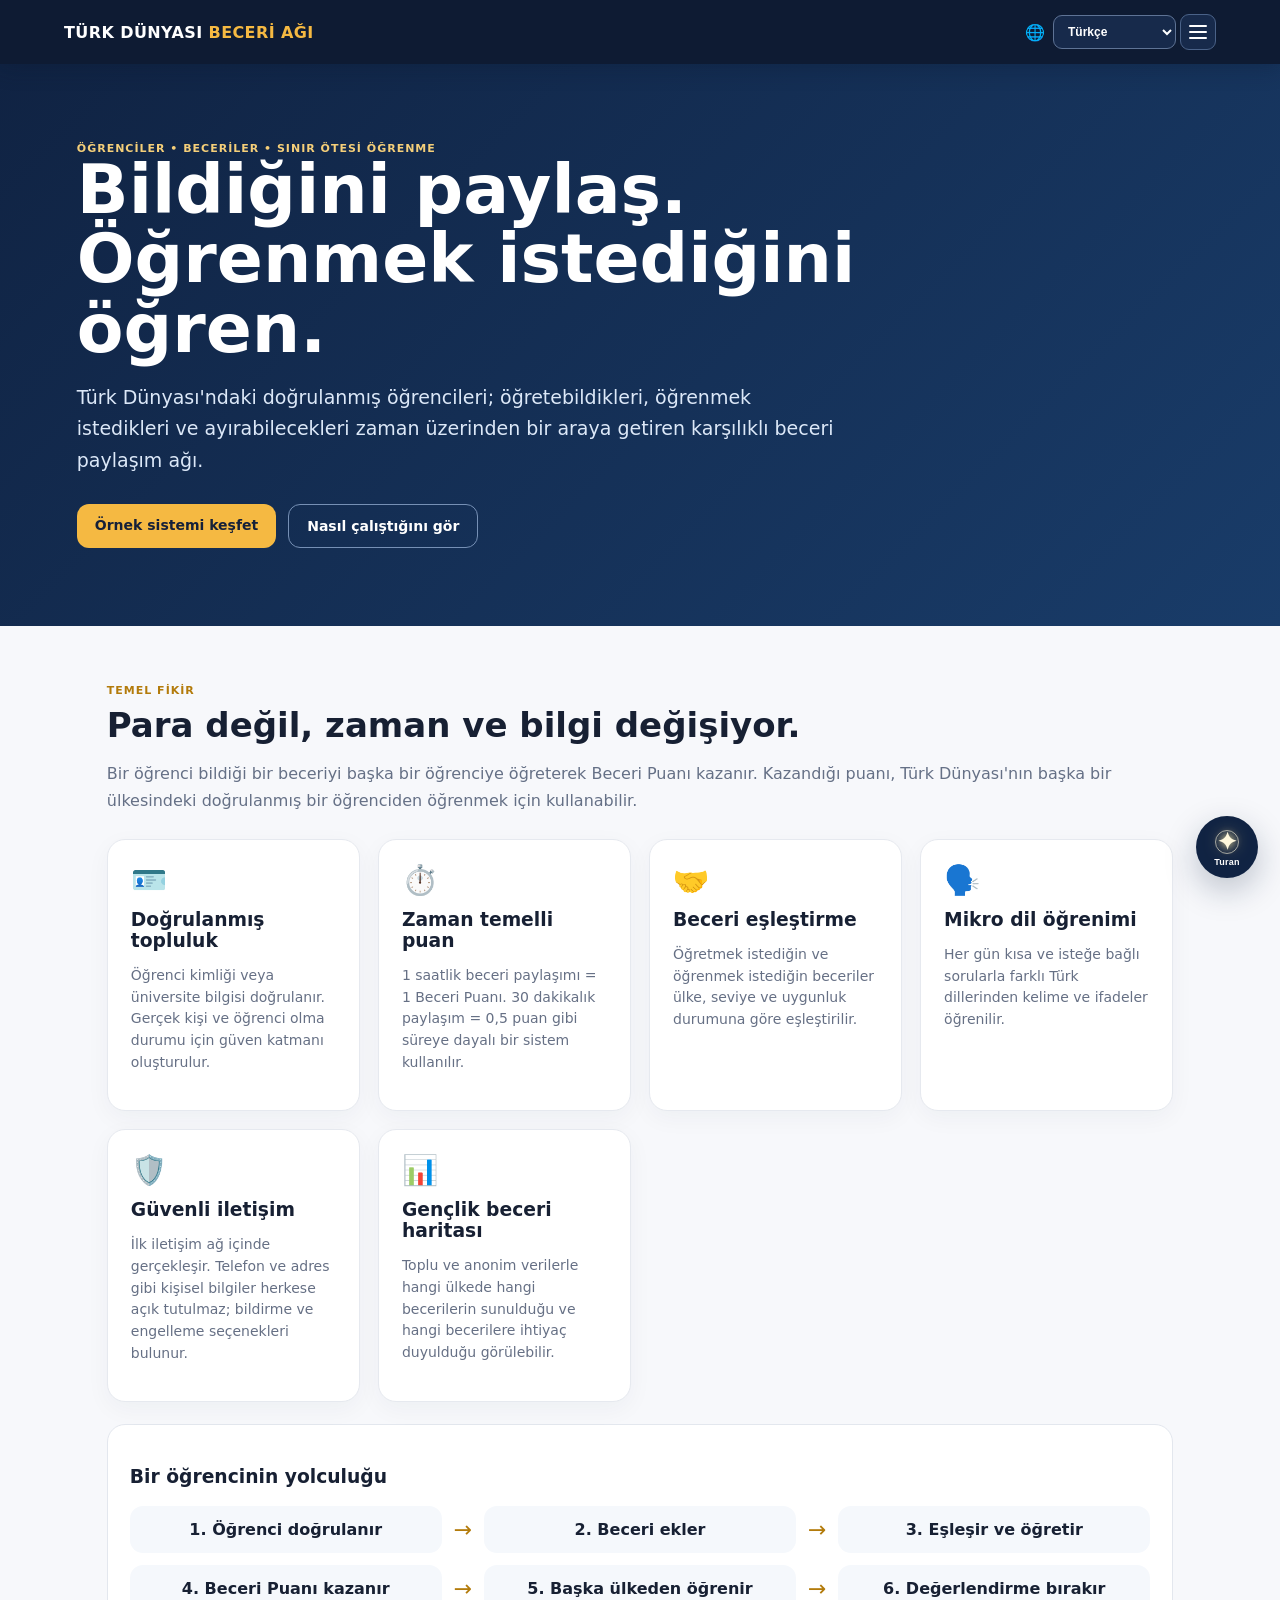
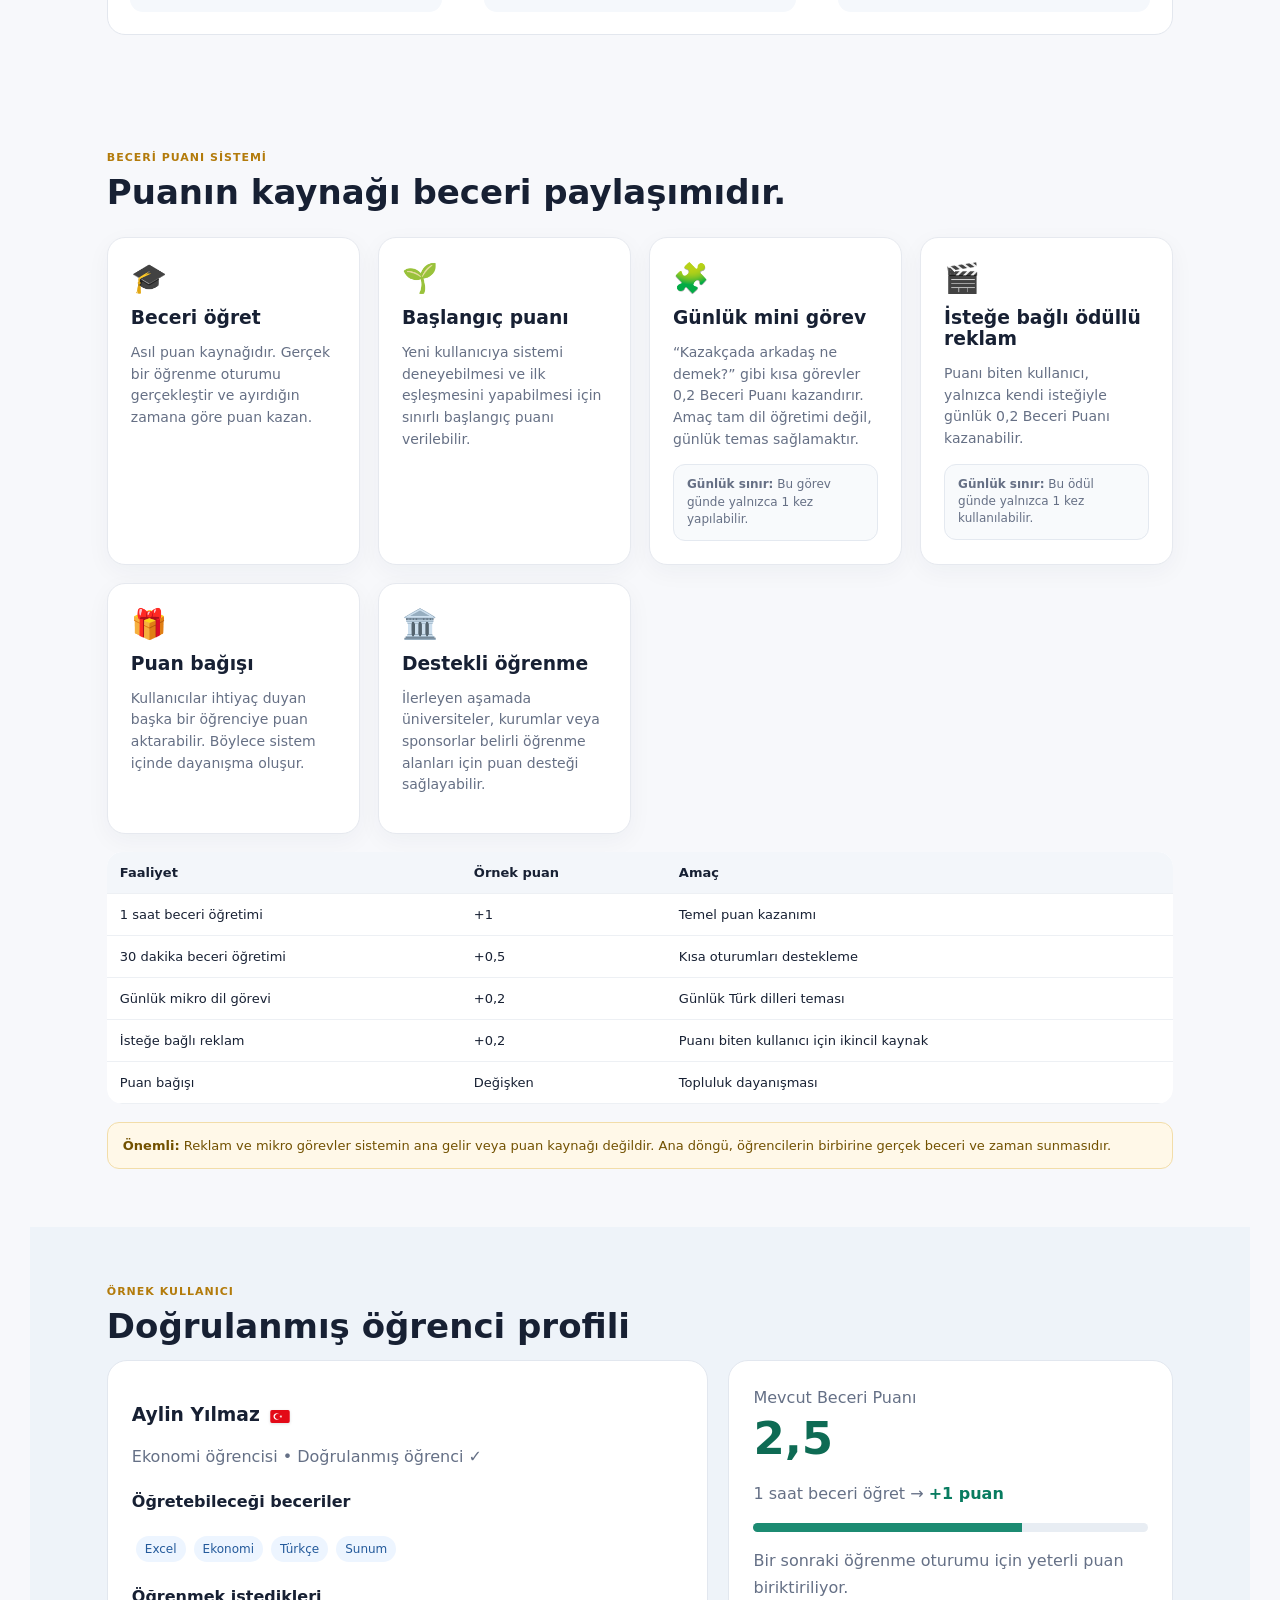
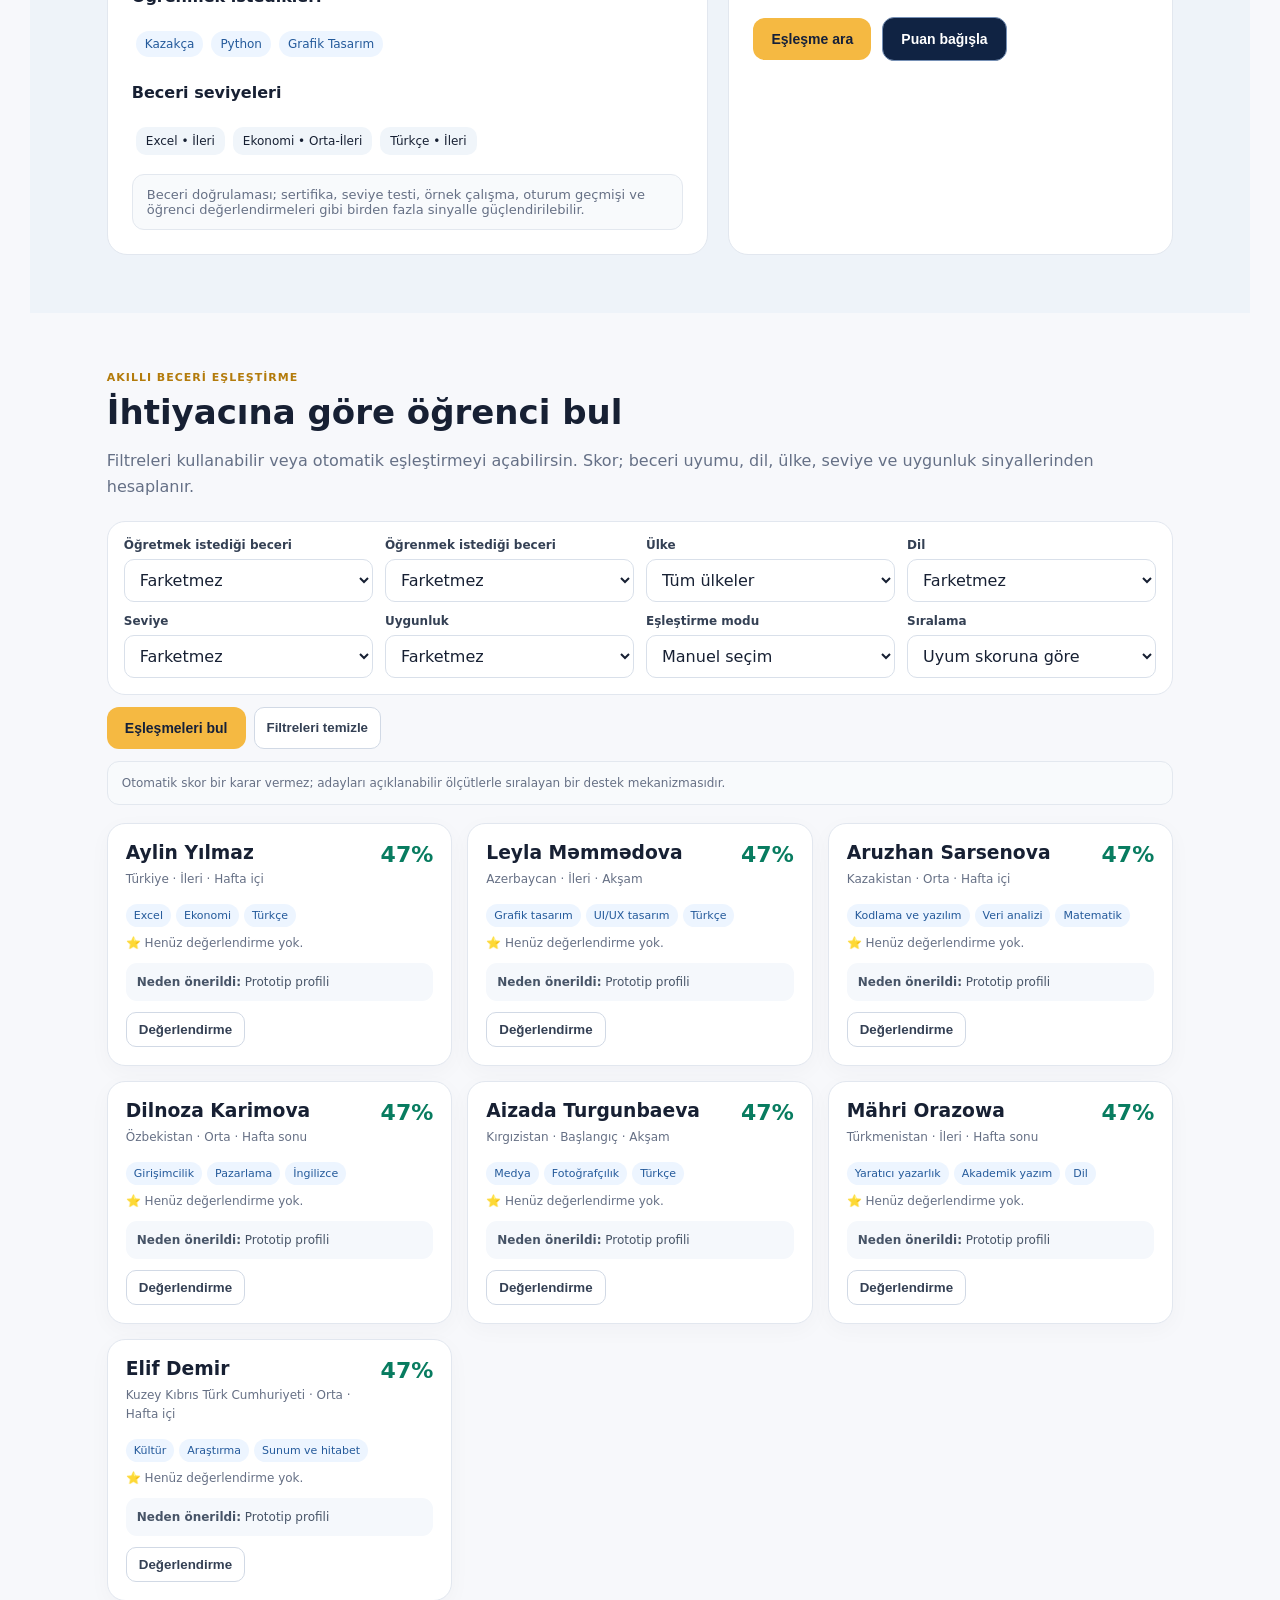
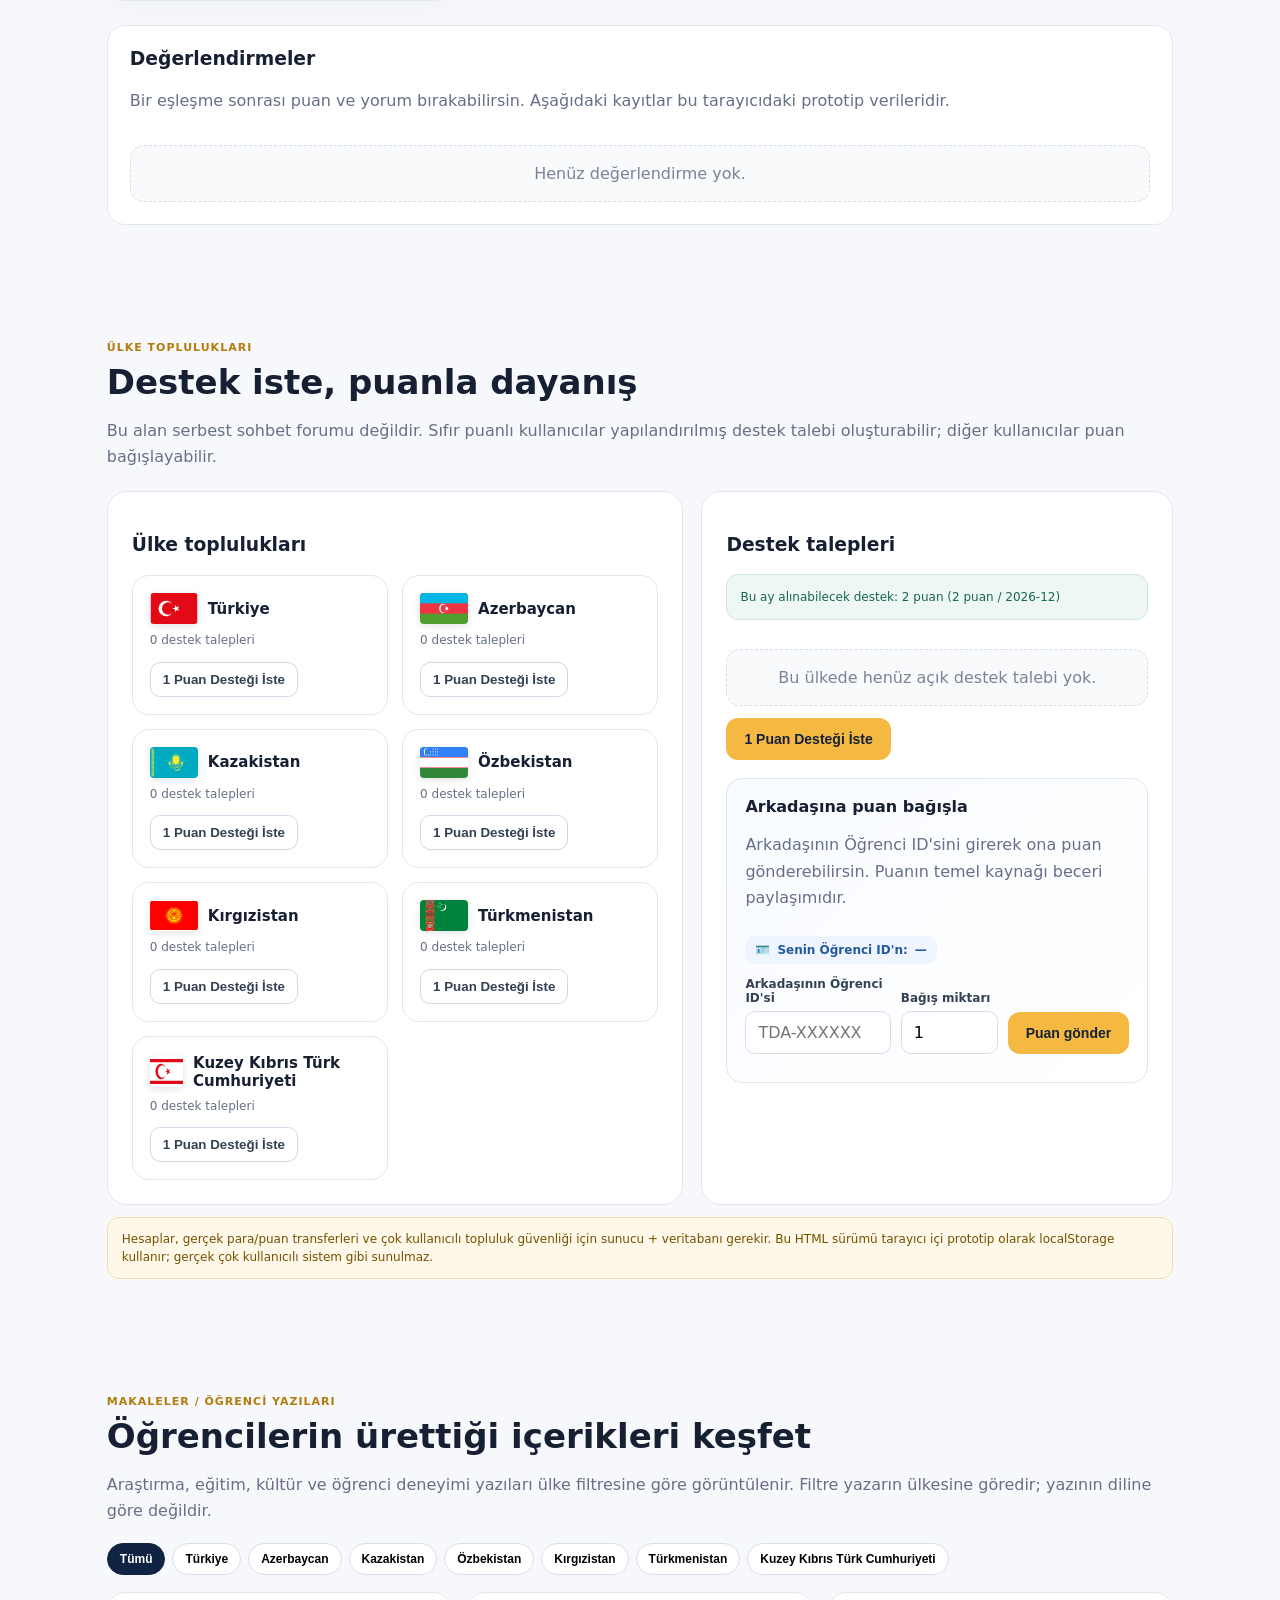
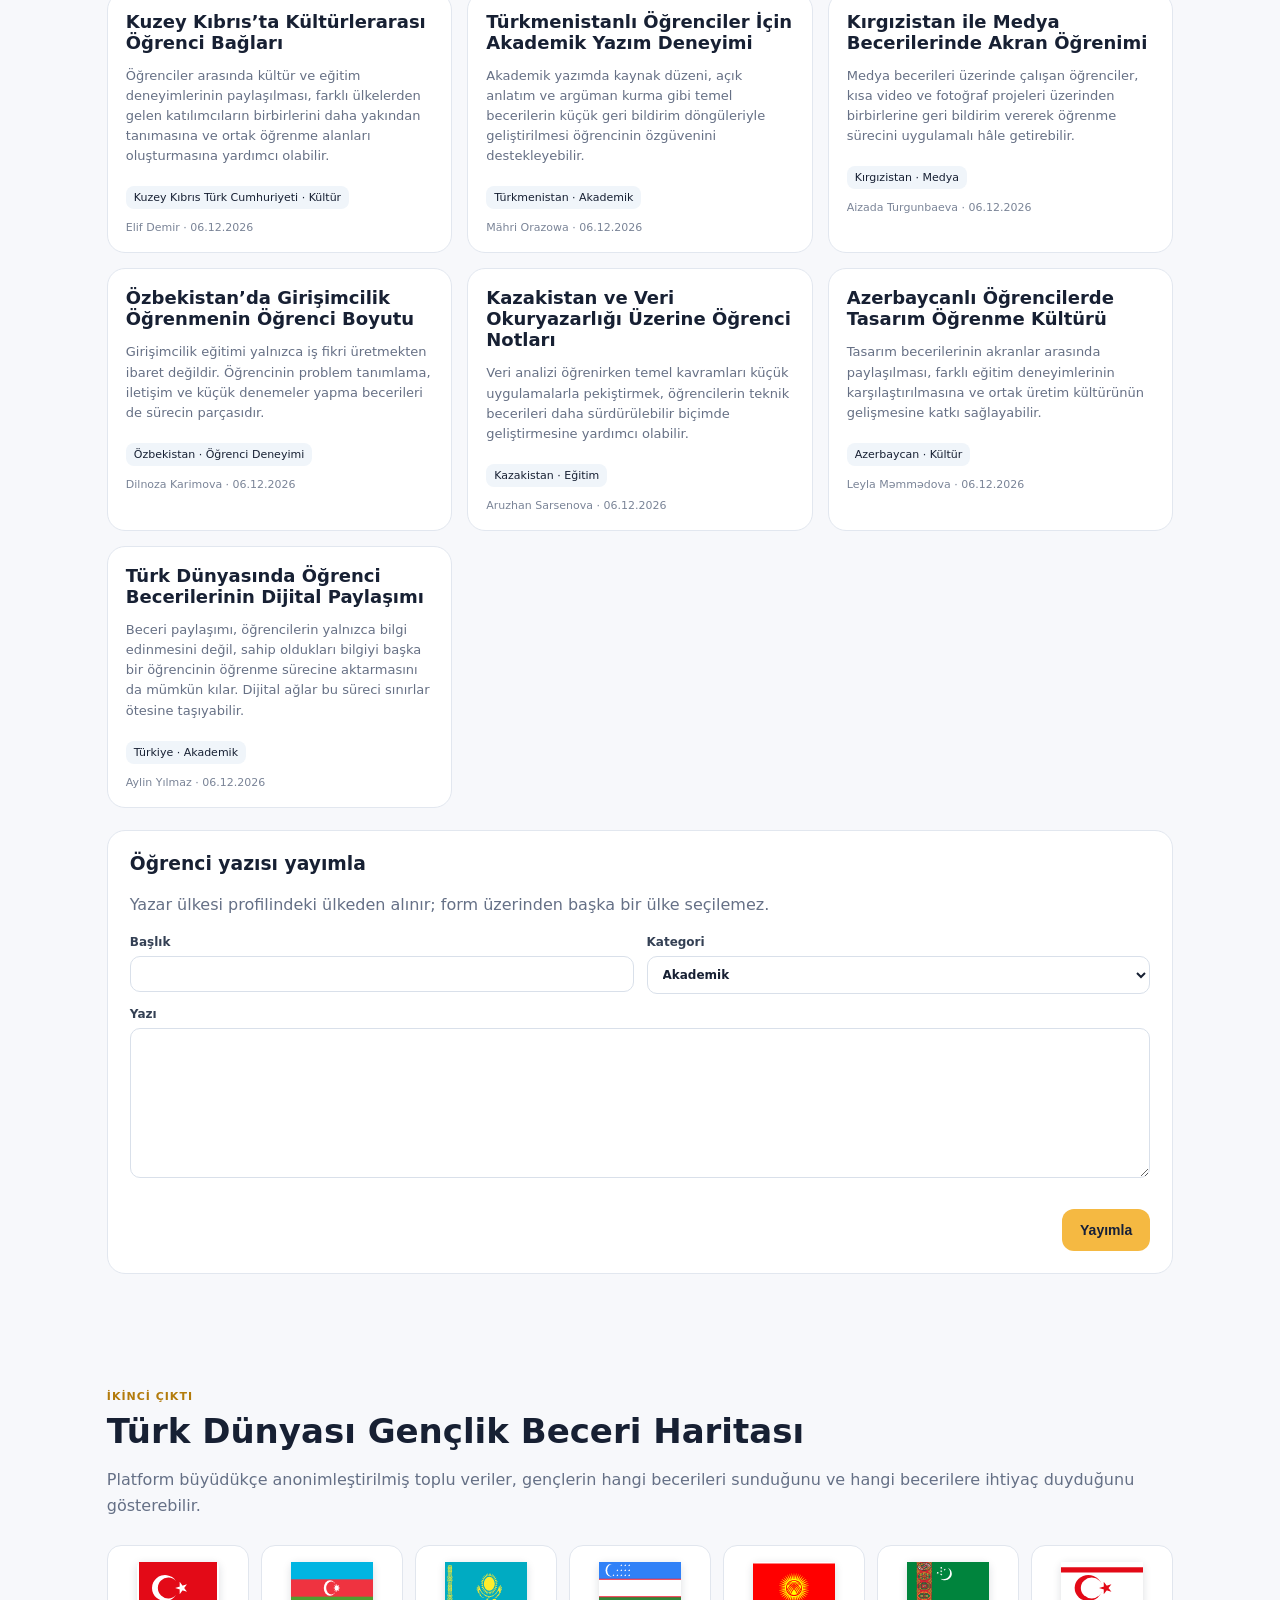
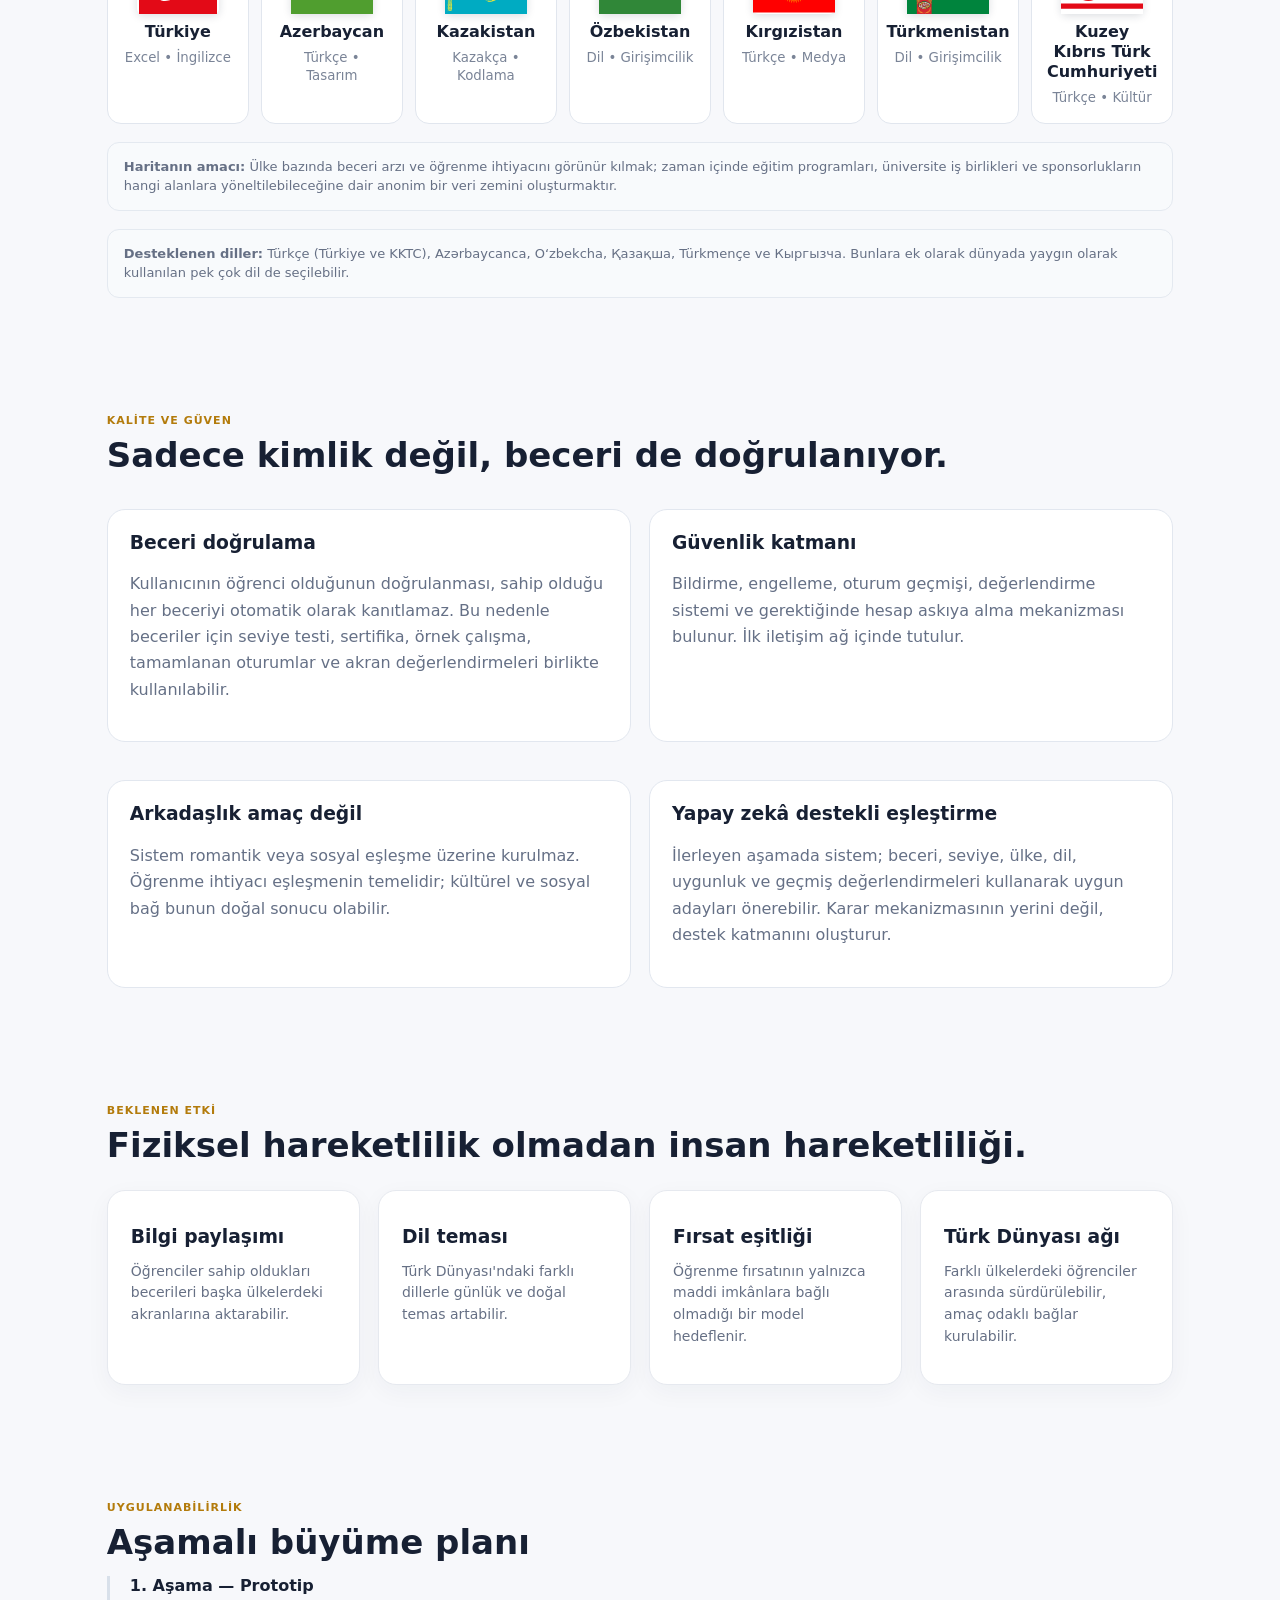
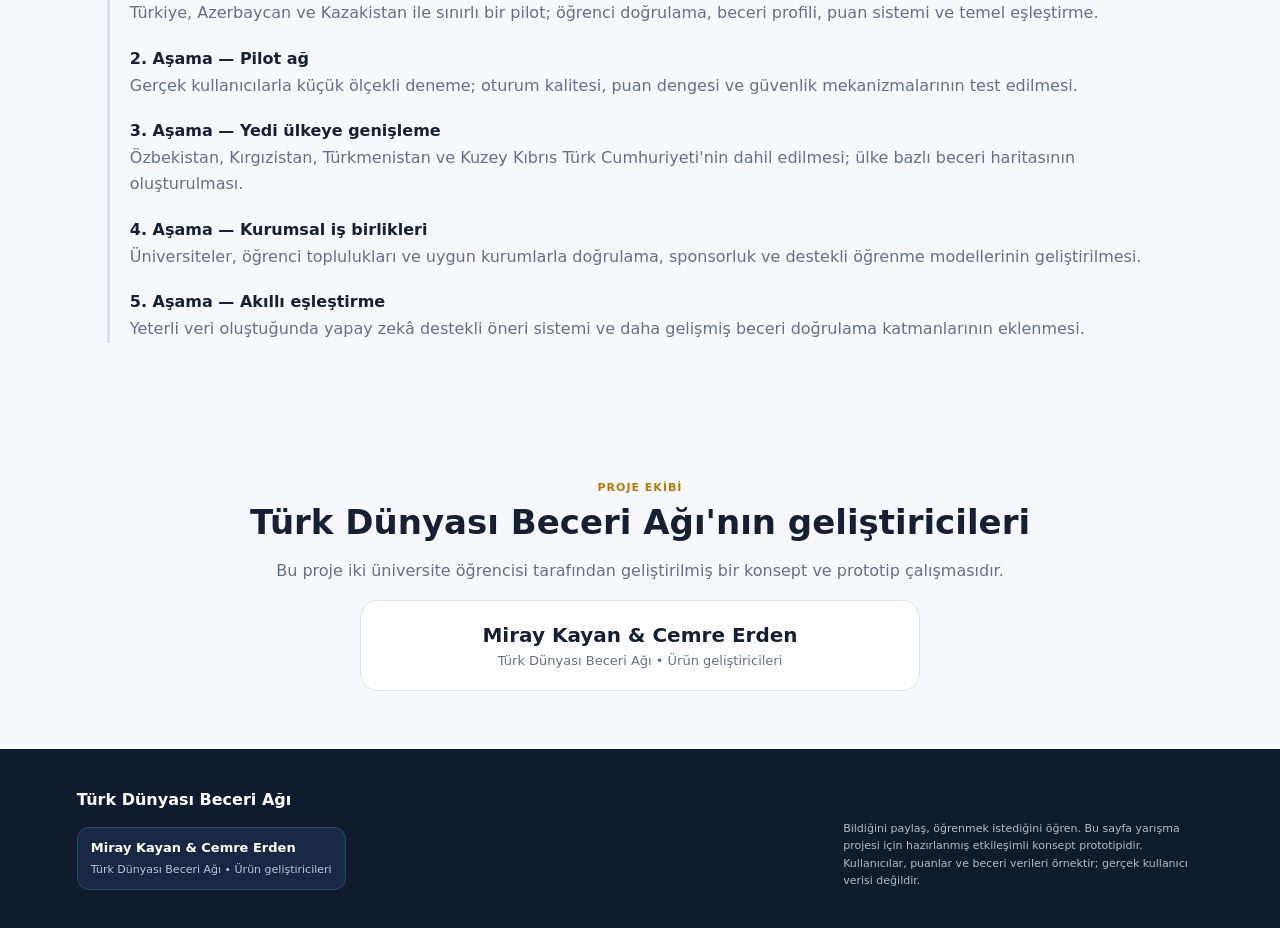
==== commit 65c70d60: "Tasarim geri alindi: e95732d surumundeki gorsel kimlik Co-Authored-By: Claude Opus 5 <noreply@anthro" ====
--- a/index.html
+++ b/index.html
@@ -23,12 +23,517 @@
 <link rel="canonical" href="https://suulliish.github.io/turk-beceri-agi/"/>
 <link rel="icon" type="image/svg+xml" href="assets/favicon.svg"/>
 <link rel="apple-touch-icon" href="assets/apple-touch-icon.png"/>
-<link rel="stylesheet" href="assets/css/style.css"/>
+<style>
+*{box-sizing:border-box}html{scroll-behavior:smooth}body{margin:0;font-family:Inter,system-ui,-apple-system,"Segoe UI",sans-serif;background:#f7f8fb;color:#172033}header{position:sticky;top:0;z-index:10;background:#0e1b33;color:#fff;padding:16px 5%;display:flex;align-items:center;justify-content:space-between;box-shadow:0 5px 20px #0b17301c}.logo{font-weight:850;letter-spacing:.4px}.logo span{color:#f5b942}nav a{color:#dce5f5;text-decoration:none;margin-left:20px;font-size:13px}section{padding:58px 6%;max-width:1220px;margin:auto}.hero{padding:78px 6%;background:linear-gradient(135deg,#102343,#193c69);color:#fff}.hero h1{font-size:clamp(38px,6vw,68px);max-width:850px;line-height:1.02;margin:0 0 18px}.hero p{font-size:19px;max-width:760px;color:#dce8f8;line-height:1.65}.buttons{display:flex;gap:12px;margin-top:28px;flex-wrap:wrap}.btn{border:0;cursor:pointer;padding:13px 18px;border-radius:12px;text-decoration:none;font-weight:750;display:inline-block;font-size:14px}.primary{background:#f5b942;color:#152039}.secondary{border:1px solid #7690b5;color:white;background:transparent}.eyebrow{color:#b37b0b;font-weight:850;text-transform:uppercase;letter-spacing:1px;font-size:11px}h2{font-size:34px;margin:8px 0 14px}.muted{color:#657086;line-height:1.65}.cards{display:grid;grid-template-columns:repeat(auto-fit,minmax(220px,1fr));gap:18px;margin-top:25px}.card{background:white;border:1px solid #e6e9ef;border-radius:18px;padding:23px;box-shadow:0 7px 25px #18233b0b}.icon{font-size:29px}.card h3{margin:12px 0 7px}.card p{color:#667085;line-height:1.55;font-size:14px}.demo{background:#eef3f9}.profile{display:grid;grid-template-columns:1.15fr .85fr;gap:20px}.panel{background:white;border:1px solid #e2e7ef;border-radius:20px;padding:24px}.tag{display:inline-block;background:#edf5ff;color:#245a9b;padding:6px 9px;border-radius:20px;margin:4px;font-size:12px}.puan{font-size:45px;font-weight:850;color:#0e6b54}.bar{height:9px;background:#e8edf3;border-radius:20px;overflow:hidden}.bar i{display:block;height:100%;width:68%;background:#1c8b72}.notice{padding:12px 14px;border-radius:12px;background:#f8fafc;border:1px solid #e3e8ef;margin-top:15px;font-size:13px;color:#667085}.steps{display:grid;grid-template-columns:repeat(5,1fr);gap:12px;margin-top:25px}.step{background:#fff;border:1px solid #e4e8ef;border-radius:16px;padding:18px}.num{display:inline-flex;width:30px;height:30px;border-radius:50%;align-items:center;justify-content:center;background:#102343;color:#fff;font-weight:800;margin-bottom:10px}.flow{background:#fff;border:1px solid #e3e7ee;border-radius:18px;padding:22px;margin-top:22px}.flowline{display:grid;grid-template-columns:1fr auto 1fr auto 1fr;align-items:center;gap:12px}.bubble{padding:14px;background:#f5f8fc;border-radius:13px;text-align:center;font-weight:700}.arrow{font-size:22px;color:#b37b0b}.table{width:100%;border-collapse:collapse;margin-top:18px;background:#fff;border-radius:15px;overflow:hidden}.table th,.table td{padding:13px;border-bottom:1px solid #edf0f4;text-align:left;font-size:13px}.table th{background:#f3f6fa}.map{display:grid;grid-template-columns:repeat(7,minmax(115px,1fr));gap:12px;margin-top:25px}.ülke{background:white;border:1px solid #e1e6ee;border-radius:14px;padding:16px;text-align:center;min-height:152px;display:flex;flex-direction:column;align-items:center;justify-content:flex-start}.ülke b{display:block;margin-top:8px;line-height:1.25}.ülke small{display:block;margin-top:7px;color:#7a8497;line-height:1.35}.bayrak{width:82px;height:52px;border-radius:5px;position:relative;overflow:hidden;box-shadow:0 2px 8px #12203726;display:flex;align-items:center;justify-content:center;background:#fff}.bayrak-emoji{font-size:43px;line-height:1;font-family:"Apple Color Emoji","Segoe UI Emoji","Noto Color Emoji",sans-serif}.bayrak-svg{width:82px;height:52px;border-radius:5px;display:block;box-shadow:0 2px 8px #12203726}.bayrak-svg img{width:100%;height:100%;display:block;object-fit:fill}.bayrak-svg svg{width:100%;height:100%;display:block}.mini-flag{display:inline-flex;width:20px;height:13px;vertical-align:-2px;margin-left:4px;border-radius:2px;overflow:hidden;box-shadow:0 1px 3px #12203722}.mini-flag img{width:100%;height:100%;display:block;object-fit:fill}.mini-flag svg{width:100%;height:100%;display:block}.daily-note{margin-top:12px;padding:11px 13px;background:#f8fafc;border:1px solid #e4e9f0;border-radius:12px;color:#667085;font-size:12px;line-height:1.45}.harita-notu{margin-top:18px;padding:14px 16px;background:#f8fafc;border:1px solid #e4e9f0;border-radius:12px;color:#667085;font-size:13px;line-height:1.5}.kutu{background:#fff;border:1px solid #e2e7ef;border-radius:18px;padding:22px;margin-top:20px}.kutu h3{margin-top:0}.grid2{display:grid;grid-template-columns:1fr 1fr;gap:18px}.etiket{display:inline-block;padding:7px 10px;border-radius:10px;background:#f0f5fa;margin:4px;font-size:12px}.yesil{color:#087c60;font-weight:800}.sari{color:#a36b00;font-weight:800}.uyari{background:#fff8e8;border:1px solid #f2dda9;color:#725100;padding:13px 15px;border-radius:12px;font-size:13px;line-height:1.5}.donation-panel{margin-top:18px;padding:18px;border:1px solid #dfe6ef;border-radius:16px;background:linear-gradient(135deg,#f8fbff,#fff)}.donation-panel h4{margin:0 0 7px}.donation-grid{display:grid;grid-template-columns:1.2fr .8fr auto;gap:10px;align-items:end;margin-top:13px}.donation-field{display:flex;flex-direction:column;gap:6px}.donation-field label{font-size:12px;font-weight:800;color:#344054}.donation-field input{width:100%;padding:11px 12px;border:1px solid #d7dee8;border-radius:10px;background:#fff;font:inherit}.student-id-badge{display:inline-flex;align-items:center;gap:7px;margin-top:9px;padding:7px 10px;border-radius:10px;background:#eef5ff;color:#245a9b;font-size:12px;font-weight:800}.donation-status{margin-top:10px;font-size:13px;line-height:1.45}.donation-status.ok{color:#087c60}.donation-status.error{color:#a33b2b}@media(max-width:750px){.donation-grid{grid-template-columns:1fr}}.timeline{border-left:3px solid #d8e0ea;padding-left:20px}.timeline div{margin:0 0 22px}.timeline strong{display:block;margin-bottom:5px}footer{padding:38px 6%;background:#101b2e;color:#aebbd0;font-size:13px;line-height:1.6}@media(max-width:1000px){.map{grid-template-columns:repeat(4,1fr)}.steps{grid-template-columns:repeat(3,1fr)}}@media(max-width:750px){nav{display:none}.profile,.grid2{grid-template-columns:1fr}.hero{padding-top:52px}.steps{grid-template-columns:1fr 1fr}.map{grid-template-columns:repeat(2,1fr)}.flowline{grid-template-columns:1fr}.arrow{transform:rotate(90deg);text-align:center}}
+
+.lang-wrap{display:flex;align-items:center;gap:8px;margin-left:18px}
+.lang-select{background:#172a4b;color:#fff;border:1px solid #5e7395;border-radius:9px;padding:8px 10px;font-weight:700;font-size:12px;cursor:pointer}
+.lang-select option{background:#fff;color:#172033}
+@media(max-width:750px){.lang-wrap{margin-left:0}.lang-select{padding:7px 8px}}
+
+.auth-actions{display:flex;align-items:center;gap:8px;margin-left:12px}.auth-user-name{font-size:12px;font-weight:800;color:#f5cf79;white-space:nowrap}.mobile-drawer-auth .auth-user-name{font-size:13px;align-self:center}.auth-btn{border:1px solid #60779b;background:transparent;color:#fff;border-radius:9px;padding:8px 12px;font-weight:750;font-size:12px;cursor:pointer}.auth-btn.register{background:#f5b942;border-color:#f5b942;color:#152039}.modal-backdrop{position:fixed;inset:0;background:#081225b8;display:none;align-items:center;justify-content:center;padding:20px;z-index:100}.modal-backdrop.open{display:flex}.modal{width:min(720px,100%);max-height:90vh;overflow:auto;background:#fff;border-radius:22px;box-shadow:0 25px 80px #08122566;padding:28px}.modal-head{display:flex;align-items:center;justify-content:space-between;gap:15px;margin-bottom:18px}.modal-head h2{font-size:28px;margin:0}.close-btn{border:0;background:#eef2f7;color:#172033;width:36px;height:36px;border-radius:50%;font-size:22px;cursor:pointer}.form-grid{display:grid;grid-template-columns:1fr 1fr;gap:14px}.form-field{display:flex;flex-direction:column;gap:7px}.form-field.full{grid-column:1/-1}.form-field label{font-size:13px;font-weight:750;color:#344054}.form-field input,.form-field select,.form-field textarea{width:100%;border:1px solid #d9e0ea;border-radius:11px;padding:11px 12px;font:inherit;color:#172033;background:#fff}.form-field textarea{min-height:100px;resize:vertical}.form-actions{display:flex;justify-content:flex-end;gap:10px;margin-top:18px}.form-note{font-size:12px;color:#667085;line-height:1.5;margin-top:10px}.auth-status{display:none;margin-top:14px;padding:12px 14px;border-radius:11px;background:#ecfdf3;color:#067647;border:1px solid #abefc6;font-size:13px}.auth-status.show{display:block}.team{display:grid;grid-template-columns:1fr 1fr;gap:18px}.team-card{background:#fff;border:1px solid #e2e7ef;border-radius:18px;padding:22px}.team-card strong{font-size:20px}.team-role{color:#667085;font-size:13px;margin-top:5px}
+.certificate-box{grid-column:1/-1;background:#f8fafc;border:1px solid #dfe6ef;border-radius:14px;padding:15px;margin-top:2px}
+.certificate-box .certificate-head{display:flex;align-items:flex-start;justify-content:space-between;gap:12px}
+.certificate-box h4{margin:0 0 5px;font-size:14px;color:#172033}
+.certificate-box p{margin:0;color:#667085;font-size:12px;line-height:1.5}
+.file-upload{display:flex;align-items:center;gap:10px;flex-wrap:wrap;margin-top:12px}
+.file-upload input[type=file]{width:100%;padding:9px;border:1px dashed #b9c5d5;border-radius:10px;background:#fff;font-size:12px}
+.file-meta{display:none;align-items:center;gap:8px;width:100%;padding:9px 11px;background:#fff;border:1px solid #e2e7ef;border-radius:10px;color:#475467;font-size:12px}
+.file-meta.show{display:flex}
+.file-badge{display:inline-flex;align-items:center;justify-content:center;width:28px;height:28px;border-radius:8px;background:#edf5ff;color:#245a9b;font-weight:800}
+.certificate-note{margin-top:8px;font-size:11px;color:#7a8497;line-height:1.45}
+.developer-footer{display:grid;grid-template-columns:1fr auto;gap:22px;align-items:end;max-width:1220px;margin:auto}
+.developer-list{display:flex;gap:10px;flex-wrap:wrap;margin-top:14px}
+.developer-chip{background:#172844;border:1px solid #2c456a;border-radius:12px;padding:10px 13px;color:#fff;min-width:180px}
+.developer-chip strong{display:block;font-size:13px}
+.developer-chip span{display:block;color:#b7c5d9;font-size:11px;margin-top:3px}
+.footer-project{color:#aebbd0;font-size:11px;max-width:360px}
+@media(max-width:750px){.auth-actions{margin-left:6px}.auth-btn{padding:7px 9px}.form-grid,.team{grid-template-columns:1fr}.form-field.full{grid-column:auto}}
+
+/* Geliştirilmiş beceri seçici */
+.skill-picker{border:1px solid #d9e0ea;border-radius:13px;background:#fff;overflow:hidden}.skill-picker-head{display:flex;align-items:center;justify-content:space-between;padding:11px 13px;cursor:pointer;user-select:none}.skill-picker-head strong{font-size:13px}.skill-chevron{font-size:18px;transition:transform .18s}.skill-picker.open .skill-chevron{transform:rotate(180deg)}.skill-picker-body{display:none;border-top:1px solid #edf0f4;padding:12px;background:#fafbfd}.skill-picker.open .skill-picker-body{display:block}.skill-tabs{display:flex;gap:7px;margin-bottom:10px}.skill-tab{border:1px solid #d9e0ea;background:#fff;border-radius:9px;padding:7px 10px;font-size:12px;font-weight:750;cursor:pointer}.skill-tab.active{background:#102343;color:#fff;border-color:#102343}.skill-list{max-height:245px;overflow:auto;display:grid;grid-template-columns:repeat(2,minmax(0,1fr));gap:7px;padding-right:4px}.skill-option{display:flex;align-items:center;gap:7px;padding:7px 8px;border-radius:8px;background:#fff;border:1px solid #edf0f4;font-size:12px;cursor:pointer}.skill-option:hover{background:#f4f7fb}.skill-option input{accent-color:#102343}.skill-other{display:none;margin-top:10px}.skill-other.show{display:flex;gap:8px}.skill-other input{flex:1}.skill-selected{display:flex;flex-wrap:wrap;gap:6px;margin-top:10px}.skill-chip{display:inline-flex;align-items:center;gap:5px;background:#edf5ff;color:#245a9b;border-radius:999px;padding:6px 9px;font-size:11px}.skill-chip button{border:0;background:transparent;color:inherit;cursor:pointer;font-weight:900;padding:0}.skill-hint{font-size:11px;color:#7a8497;margin-top:7px;line-height:1.45}@media(max-width:600px){.skill-list{grid-template-columns:1fr}}
+
+.skill-search{display:flex;gap:8px;margin-bottom:9px}.skill-search input{width:100%;padding:9px 10px;border:1px solid #d9e0ea;border-radius:9px;background:#fff;font-size:12px;outline:none}.skill-count{font-size:10px;color:#7a8497;margin:0 0 7px}
+
+/* Turan — Türk Dünyası Beceri Ağı'nın kişisel yapay zekâ asistanı */
+.turan-fab{width:68px;height:68px;right:24px;bottom:24px;background:radial-gradient(circle at 35% 28%,#f9df96 0 12%,#e8bd58 28%,#102343 66%);border:1px solid rgba(255,255,255,.65);box-shadow:0 10px 30px rgba(16,35,67,.28),0 0 0 5px rgba(245,207,121,.12);transition:transform .2s ease,box-shadow .2s ease}
+.turan-fab:hover{transform:translateY(-3px) scale(1.04);box-shadow:0 15px 34px rgba(16,35,67,.32),0 0 0 7px rgba(245,207,121,.16)}
+.turan-orb{position:relative;width:28px;height:28px;display:grid;place-items:center}
+.turan-star{font-size:24px;line-height:1;color:#fff8dc;text-shadow:0 0 8px rgba(255,239,173,.95),0 0 18px rgba(245,207,121,.72);animation:turanGlow 2.4s ease-in-out infinite}
+.turan-halo{position:absolute;inset:2px;border:1px solid rgba(255,248,220,.58);border-radius:50%;animation:turanHalo 3s linear infinite}
+.turan-label{font-size:9px;letter-spacing:.2px}
+.turan-avatar{position:relative;overflow:visible;background:radial-gradient(circle at 35% 30%,#fff2bd,#f5cf79 55%,#d9a83f);box-shadow:0 0 0 3px rgba(245,207,121,.18),0 5px 16px rgba(16,35,67,.18)}
+.turan-avatar-star{font-size:22px;color:#102343;text-shadow:0 1px 0 rgba(255,255,255,.55)}
+.turan-status{font-size:9px;color:#67c587;margin-left:-3px;margin-top:24px;text-shadow:0 0 6px rgba(103,197,135,.65)}
+.turan-panel{border-color:#d7dfeb;box-shadow:0 24px 70px rgba(16,35,67,.24)}
+@keyframes turanGlow{0%,100%{transform:scale(1);opacity:.9}50%{transform:scale(1.13);opacity:1}}
+@keyframes turanHalo{0%{transform:scale(.88);opacity:.25}50%{transform:scale(1.08);opacity:.65}100%{transform:scale(.88);opacity:.25}}
+@media(max-width:600px){.turan-fab{right:14px;bottom:14px;width:60px;height:60px}}
+
+#ekip{text-align:center}
+#ekip .team{display:flex;justify-content:center}
+#ekip .team-card-combined{width:min(560px,100%);text-align:center}
+#ekip .team-role{margin-top:6px}
+
+/* ===== MOBILE OVERFLOW & RESPONSIVENESS FIXES ===== */
+html, body {
+  overflow-x: hidden !important;
+  max-width: 100vw !important;
+  width: 100% !important;
+}
+
+.table-wrap {
+  width: 100%;
+  overflow-x: auto;
+  -webkit-overflow-scrolling: touch;
+  border-radius: 15px;
+  margin-top: 18px;
+}
+.table-wrap .table {
+  margin-top: 0;
+  min-width: 480px;
+}
+.table-wrap {
+  position: relative;
+}
+.table-wrap::after {
+  content: '';
+  position: absolute;
+  top: 0;
+  right: 0;
+  bottom: 0;
+  width: 34px;
+  background: linear-gradient(to right, rgba(23,32,51,0), rgba(23,32,51,.16));
+  pointer-events: none;
+  opacity: 0;
+  transition: opacity .2s ease;
+  border-radius: 0 15px 15px 0;
+}
+.table-wrap.tda-scrollable::after {
+  opacity: 1;
+}
+.table-wrap.tda-scroll-end::after {
+  opacity: 0;
+}
+
+header nav a.active {
+  color: #f5b942;
+  background: rgba(245, 185, 66, .14);
+  border-radius: 8px;
+  padding: 4px 8px;
+  margin-left: 12px;
+}
+.mobile-nav-item.active {
+  background: rgba(245, 185, 66, .16);
+  color: #f5b942;
+}
+
+.back-to-top-btn {
+  position: fixed;
+  left: 22px;
+  bottom: 22px;
+  width: 48px;
+  height: 48px;
+  border-radius: 50%;
+  border: 1px solid rgba(245, 185, 66, .5);
+  background: #102343;
+  color: #f5b942;
+  font-size: 20px;
+  line-height: 1;
+  display: flex;
+  align-items: center;
+  justify-content: center;
+  cursor: pointer;
+  box-shadow: 0 10px 26px rgba(16,35,67,.35);
+  opacity: 0;
+  visibility: hidden;
+  transform: translateY(12px);
+  transition: opacity .25s ease, transform .25s ease, visibility .25s;
+  z-index: 9000;
+}
+.back-to-top-btn.show {
+  opacity: 1;
+  visibility: visible;
+  transform: translateY(0);
+}
+.back-to-top-btn.hide-for-drawer {
+  display: none;
+}
+@media(max-width:600px) {
+  .back-to-top-btn { left: 14px; bottom: 14px; width: 44px; height: 44px; font-size: 18px; }
+}
+
+:root {
+  --header-height: 64px;
+}
+
+header {
+  position: fixed !important;
+  top: 0 !important;
+  left: 0 !important;
+  right: 0 !important;
+  width: 100% !important;
+  height: var(--header-height) !important;
+  z-index: 1000 !important;
+  background: #0e1b33 !important;
+  color: #fff;
+  padding: 0 5% !important;
+  display: flex !important;
+  align-items: center !important;
+  justify-content: space-between !important;
+  box-shadow: 0 4px 20px rgba(11, 23, 48, 0.3) !important;
+  box-sizing: border-box !important;
+}
+
+body {
+  padding-top: var(--header-height) !important;
+}
+
+section, [id] {
+  scroll-margin-top: calc(var(--header-height) + 16px) !important;
+}
+
+/* Mobile Menu Button */
+.mobile-menu-btn {
+  display: none;
+  align-items: center;
+  justify-content: center;
+  width: 36px;
+  height: 36px;
+  background: #172a4b;
+  border: 1px solid #4a6288;
+  border-radius: 9px;
+  color: #fff;
+  cursor: pointer;
+  padding: 8px 7px;
+  flex-direction: column;
+  gap: 4px;
+  transition: all .2s ease;
+  margin-left: 4px;
+  flex-shrink: 0;
+}
+.mobile-menu-btn:hover, .mobile-menu-btn:active {
+  background: #233b66;
+  border-color: #f5b942;
+}
+.mobile-menu-btn .hamburger-line {
+  display: block;
+  width: 18px;
+  height: 2px;
+  background: #fff;
+  border-radius: 2px;
+  transition: transform .25s ease, opacity .25s ease;
+}
+.mobile-menu-btn.open .hamburger-line:nth-child(1) {
+  transform: translateY(6px) rotate(45deg);
+}
+.mobile-menu-btn.open .hamburger-line:nth-child(2) {
+  opacity: 0;
+}
+.mobile-menu-btn.open .hamburger-line:nth-child(3) {
+  transform: translateY(-6px) rotate(-45deg);
+}
+
+/* Mobile Drawer Backdrop */
+.mobile-drawer-backdrop {
+  position: fixed;
+  inset: 0;
+  background: rgba(8, 18, 37, 0.65);
+  backdrop-filter: blur(4px);
+  -webkit-backdrop-filter: blur(4px);
+  z-index: 2000;
+  opacity: 0;
+  visibility: hidden;
+  transition: opacity .28s ease, visibility .28s ease;
+}
+.mobile-drawer-backdrop.open {
+  opacity: 1;
+  visibility: visible;
+}
+
+/* Mobile Drawer Panel */
+.mobile-drawer {
+  position: fixed;
+  top: 0;
+  right: 0;
+  width: min(310px, 86vw);
+  height: 100vh;
+  height: 100dvh;
+  background: #0e1b33;
+  color: #fff;
+  z-index: 2001;
+  box-shadow: -10px 0 40px rgba(0,0,0,0.45);
+  display: flex;
+  flex-direction: column;
+  transform: translateX(105%);
+  visibility: hidden;
+  transition: transform .32s cubic-bezier(0.16, 1, 0.3, 1), visibility .32s ease;
+  overflow-y: auto;
+  -webkit-overflow-scrolling: touch;
+  padding: 18px 20px;
+  box-sizing: border-box;
+}
+.mobile-drawer.open {
+  transform: translateX(0);
+  visibility: visible;
+}
+
+.mobile-drawer-head {
+  display: flex;
+  align-items: center;
+  justify-content: space-between;
+  padding-bottom: 14px;
+  border-bottom: 1px solid rgba(255,255,255,0.09);
+}
+.mobile-drawer-head .logo {
+  font-size: 13.5px;
+  font-weight: 850;
+  letter-spacing: .25px;
+}
+.mobile-drawer-close {
+  border: 0;
+  background: rgba(255,255,255,0.08);
+  color: #fff;
+  width: 34px;
+  height: 34px;
+  border-radius: 50%;
+  font-size: 17px;
+  cursor: pointer;
+  display: flex;
+  align-items: center;
+  justify-content: center;
+  transition: background .2s;
+}
+.mobile-drawer-close:hover {
+  background: rgba(255,255,255,0.2);
+}
+
+.mobile-drawer-auth {
+  display: grid;
+  grid-template-columns: 1fr 1fr;
+  gap: 9px;
+  margin: 16px 0;
+  padding-bottom: 16px;
+  border-bottom: 1px solid rgba(255,255,255,0.09);
+}
+.mobile-auth-btn {
+  width: 100%;
+  text-align: center;
+  padding: 10px 8px;
+  font-size: 12px;
+  font-weight: 800;
+  border-radius: 10px;
+  cursor: pointer;
+}
+
+.mobile-drawer-nav {
+  display: flex;
+  flex-direction: column;
+  gap: 5px;
+  flex: 1;
+}
+.mobile-nav-item {
+  display: flex;
+  align-items: center;
+  gap: 12px;
+  padding: 11px 13px;
+  border-radius: 11px;
+  color: #dce5f5;
+  text-decoration: none;
+  font-size: 13.5px;
+  font-weight: 650;
+  transition: background .18s, color .18s;
+}
+.mobile-nav-item:hover, .mobile-nav-item:active {
+  background: rgba(245, 185, 66, 0.12);
+  color: #f5cf79;
+}
+.mobile-nav-item .m-icon {
+  font-size: 17px;
+  width: 22px;
+  text-align: center;
+}
+.mobile-nav-turan {
+  background: linear-gradient(135deg, rgba(245, 207, 121, 0.14), rgba(16, 35, 67, 0.5));
+  border: 1px solid rgba(245, 207, 121, 0.28);
+  color: #f5cf79;
+}
+.mobile-drawer-footer {
+  padding-top: 14px;
+  margin-top: auto;
+  border-top: 1px solid rgba(255,255,255,0.09);
+}
+.mobile-drawer-hint {
+  font-size: 11px;
+  color: #7b8ea8;
+  line-height: 1.45;
+  text-align: center;
+}
+
+@media(max-width:750px) {
+  :root {
+    --header-height: 56px;
+  }
+  header {
+    padding: 0 4% !important;
+    gap: 8px !important;
+    flex-wrap: nowrap !important;
+    justify-content: space-between !important;
+  }
+  header > .logo {
+    font-size: 13.5px !important;
+    letter-spacing: .2px !important;
+    white-space: nowrap !important;
+    overflow: hidden !important;
+    text-overflow: ellipsis !important;
+    max-width: 52vw !important;
+  }
+  header > div:last-child {
+    display: flex !important;
+    align-items: center !important;
+    justify-content: flex-end !important;
+    gap: 4px !important;
+    flex-shrink: 0 !important;
+  }
+  .lang-wrap {
+    margin-left: 0 !important;
+    gap: 3px !important;
+  }
+  .lang-select {
+    max-width: 95px !important;
+    padding: 5px 6px !important;
+    font-size: 11px !important;
+  }
+  .developer-footer {
+    grid-template-columns: 1fr !important;
+    gap: 14px !important;
+  }
+  .developer-chip {
+    min-width: unset !important;
+    width: 100% !important;
+  }
+  .footer-project {
+    max-width: 100% !important;
+  }
+}
+
+h1, h2, h3, h4, p {
+  overflow-wrap: break-word !important;
+  word-break: break-word !important;
+}
+
+@media(max-width:550px) {
+  h2 {
+    font-size: 26px !important;
+  }
+  .panel {
+    padding: 16px !important;
+  }
+  .country-grid {
+    grid-template-columns: 1fr !important;
+  }
+  .community-layout, .community-layout > * {
+    min-width: 0 !important;
+  }
+  .map {
+    min-width: 0 !important;
+  }
+  .ülke {
+    min-width: 0 !important;
+    overflow-wrap: break-word !important;
+    word-break: break-word !important;
+  }
+}
+
+@media(max-width:360px) {
+  .map {
+    grid-template-columns: 1fr !important;
+  }
+}
+
+@media(max-width:420px) {
+  header > .logo {
+    font-size: 12px !important;
+    max-width: 46vw !important;
+  }
+  .lang-select {
+    max-width: 86px !important;
+    padding: 4px 4px !important;
+    font-size: 10px !important;
+  }
+  .mobile-menu-btn {
+    width: 34px !important;
+    height: 34px !important;
+  }
+}
+
+/* Navigasyon: sığarsa yatay menü, sığmazsa hamburger (dile göre otomatik) */
+header nav {
+  display: flex;
+  align-items: center;
+  flex-wrap: nowrap;
+  white-space: nowrap;
+}
+header > .logo {
+  white-space: nowrap;
+  overflow: hidden;
+  text-overflow: ellipsis;
+  flex-shrink: 1;
+  min-width: 0;
+}
+header > div:last-child {
+  flex-shrink: 0;
+}
+
+body.nav-collapsed header nav,
+body.nav-collapsed header .auth-actions {
+  display: none !important;
+}
+body.nav-collapsed .mobile-menu-btn {
+  display: inline-flex !important;
+}
+body:not(.nav-collapsed) .mobile-menu-btn {
+  display: none !important;
+}
+body:not(.nav-collapsed) .mobile-drawer,
+body:not(.nav-collapsed) .mobile-drawer-backdrop {
+  display: none !important;
+}
+
+/* Ölçüm modu: menü ekran dışında görünmeden serilir, genişliği okunur */
+body.nav-measuring header nav,
+body.nav-measuring header .auth-actions {
+  display: flex !important;
+  visibility: hidden !important;
+  position: absolute !important;
+  left: -99999px !important;
+  top: 0 !important;
+  pointer-events: none !important;
+}
+
+</style>
+<style>
+/* ===== v5 — Beceri Ağı etkileşim katmanı ===== */
+.feature-section{background:#f7f8fb}
+.feature-toolbar{display:grid;grid-template-columns:repeat(4,minmax(0,1fr));gap:12px;background:#fff;border:1px solid #e2e7ef;border-radius:18px;padding:16px;margin-top:20px}
+.feature-toolbar .form-field{min-width:0}.feature-toolbar .form-field label{font-size:12px}
+.feature-toolbar select,.feature-toolbar input,.feature-form select,.feature-form input,.feature-form textarea{border:1px solid #d9e0ea;border-radius:10px;padding:10px 11px;font:inherit;background:#fff;color:#172033}
+.filter-actions{display:flex;gap:8px;flex-wrap:wrap;margin-top:12px}.ghost-btn{border:1px solid #d1d9e5;background:#fff;color:#344054;border-radius:10px;padding:9px 12px;font-weight:750;cursor:pointer}
+.match-grid{display:grid;grid-template-columns:repeat(auto-fit,minmax(260px,1fr));gap:15px;margin-top:18px}.match-card{background:#fff;border:1px solid #e2e7ef;border-radius:18px;padding:18px;box-shadow:0 6px 22px #18233b08}.match-top{display:flex;align-items:flex-start;justify-content:space-between;gap:10px}.match-score{font-size:22px;font-weight:850;color:#087c60}.match-meta{color:#667085;font-size:12px;line-height:1.55;margin:7px 0}.match-reason{background:#f5f8fc;border-radius:11px;padding:10px 11px;color:#475467;font-size:12px;line-height:1.5;margin-top:10px}.match-tags{display:flex;flex-wrap:wrap;gap:5px;margin-top:9px}.match-tags span{background:#edf5ff;color:#245a9b;border-radius:999px;padding:5px 8px;font-size:11px}.mode-switch{display:flex;gap:8px;align-items:center;margin-top:16px;flex-wrap:wrap}.mode-switch label{font-size:12px;font-weight:750}.mode-switch select{border:1px solid #d9e0ea;border-radius:9px;padding:8px;background:#fff}
+.feature-note{padding:12px 14px;border-radius:12px;background:#f8fafc;border:1px solid #e3e8ef;color:#667085;font-size:12px;line-height:1.5;margin-top:12px}.backend-note{background:#fff8e8;border:1px solid #f2dda9;color:#725100}
+.country-grid{display:grid;grid-template-columns:repeat(auto-fit,minmax(190px,1fr));gap:14px;margin-top:20px}.country-card{background:#fff;border:1px solid #e2e7ef;border-radius:17px;padding:17px}.country-card.active{border-color:#f5b942;box-shadow:0 0 0 2px #f5b94233}.country-head{display:flex;align-items:center;gap:10px}.country-flag{width:48px;height:31px;border-radius:4px;overflow:hidden;box-shadow:0 2px 7px #12203720;object-fit:fill}.country-card h3{margin:0;font-size:15px}.country-stat{font-size:12px;color:#667085;margin-top:8px;line-height:1.45}.country-card button{margin-top:12px}
+.community-layout{display:grid;grid-template-columns:1.1fr .9fr;gap:18px;margin-top:20px}.request-list{display:grid;gap:10px;margin-top:14px}.request-card{border:1px solid #e2e7ef;border-radius:14px;padding:13px;background:#fff;display:flex;align-items:center;justify-content:space-between;gap:10px}.request-card small{color:#667085;display:block;margin-top:4px}.request-actions{display:flex;gap:7px;flex-wrap:wrap}.limit-box{background:#eef7f4;border:1px solid #cde9df;color:#17664f;padding:13px;border-radius:12px;font-size:12px;line-height:1.5}
+.article-tabs{display:flex;gap:7px;flex-wrap:wrap;margin-top:18px}.article-tab{border:1px solid #d9e0ea;background:#fff;border-radius:999px;padding:8px 12px;font-size:12px;font-weight:750;cursor:pointer}.article-tab.active{background:#102343;color:#fff;border-color:#102343}.article-grid{display:grid;grid-template-columns:repeat(auto-fit,minmax(270px,1fr));gap:15px;margin-top:17px}.article-card{background:#fff;border:1px solid #e2e7ef;border-radius:18px;padding:18px}.article-card h3{margin:0 0 7px;font-size:18px}.article-card p{color:#667085;font-size:13px;line-height:1.55}.article-byline{font-size:11px;color:#7a8497;margin-top:12px}.article-country{display:inline-block;background:#f0f5fa;padding:5px 8px;border-radius:8px;margin-top:7px;font-size:11px}.feature-form{display:grid;grid-template-columns:1fr 1fr;gap:13px}.feature-form .full{grid-column:1/-1}.feature-form label{display:flex;flex-direction:column;gap:7px;font-size:12px;font-weight:750;color:#344054}.feature-form textarea{min-height:150px;resize:vertical}.ai-box{background:#fff;border:1px solid #e2e7ef;border-radius:18px;padding:18px;margin-top:18px}.ai-messages{min-height:150px;max-height:350px;overflow:auto;background:#f8fafc;border:1px solid #e8edf3;border-radius:14px;padding:12px;display:grid;gap:10px}.ai-msg{padding:10px 12px;border-radius:12px;font-size:13px;line-height:1.5;max-width:90%}.ai-msg.user{justify-self:end;background:#102343;color:#fff}.ai-msg.bot{justify-self:start;background:#fff;border:1px solid #e2e7ef;color:#344054}.ai-input-row{display:flex;gap:8px;margin-top:10px}.ai-input-row input{flex:1;border:1px solid #d9e0ea;border-radius:10px;padding:11px;font:inherit}.rating-row{display:flex;align-items:center;gap:5px;margin-top:9px}.star-btn{border:0;background:transparent;cursor:pointer;font-size:21px;padding:0;opacity:.45}.star-btn.selected,.star-btn:hover{opacity:1}.review-list{display:grid;gap:9px;margin-top:12px}.review-item{background:#f8fafc;border:1px solid #e6eaf0;border-radius:12px;padding:11px;font-size:12px}.empty-state{padding:18px;text-align:center;color:#7a8497;background:#f8fafc;border:1px dashed #d6dde8;border-radius:14px;margin-top:15px}
+@media(max-width:900px){.feature-toolbar{grid-template-columns:1fr 1fr}.community-layout{grid-template-columns:1fr}}
+@media(max-width:600px){.feature-toolbar,.feature-form{grid-template-columns:1fr}.feature-form .full{grid-column:auto}.ai-input-row{flex-direction:column}.country-grid{grid-template-columns:1fr 1fr}}
+</style>
+<style>
+.turan-fab{position:fixed;right:22px;bottom:22px;width:62px;height:62px;border:0;border-radius:50%;background:#102343;color:#fff;box-shadow:0 12px 32px #10234340;z-index:9999;cursor:pointer;font-weight:900;display:flex;flex-direction:column;align-items:center;justify-content:center;gap:1px}.turan-orb{font-size:23px;line-height:1}.turan-label{font-size:9px}.turan-panel{position:fixed;right:22px;bottom:94px;width:min(390px,calc(100vw - 28px));max-height:min(620px,calc(100vh - 120px));background:#fff;border:1px solid #dfe5ee;border-radius:20px;box-shadow:0 20px 55px #10234330;z-index:9998;overflow:hidden;display:none}.turan-panel.open{display:block}.turan-head{background:#102343;color:#fff;padding:14px 16px;display:flex;align-items:center;justify-content:space-between}.turan-head-main{display:flex;align-items:center;gap:10px}.turan-avatar{width:38px;height:38px;border-radius:50%;display:grid;place-items:center;background:#f5cf79;color:#102343;font-weight:950}.turan-head small{display:block;opacity:.75;margin-top:2px}.turan-close{background:transparent;border:0;color:#fff;font-size:20px;cursor:pointer}.turan-tabs{display:grid;grid-template-columns:1fr 1fr;border-bottom:1px solid #e7ebf1}.turan-tab{border:0;background:#f8fafc;padding:11px 8px;font-weight:800;color:#667085;cursor:pointer}.turan-tab.active{background:#fff;color:#102343;box-shadow:inset 0 -2px 0 #102343}.turan-pane{display:none;padding:14px}.turan-pane.active{display:block}.turan-chat{height:250px;overflow:auto;background:#f8fafc;border:1px solid #e7ebf1;border-radius:14px;padding:10px;display:grid;gap:8px}.turan-msg{padding:9px 11px;border-radius:12px;font-size:12px;line-height:1.45;max-width:90%}.turan-msg.user{justify-self:end;background:#102343;color:#fff}.turan-msg.bot{justify-self:start;background:#fff;border:1px solid #e1e6ee;color:#344054}.turan-input{display:flex;gap:7px;margin-top:9px}.turan-input input,.turan-detector textarea{width:100%;border:1px solid #d9e0ea;border-radius:10px;padding:10px;font:inherit;box-sizing:border-box}.turan-input button,.turan-check{border:0;border-radius:10px;background:#102343;color:#fff;padding:0 13px;font-weight:800;cursor:pointer}.turan-detector textarea{min-height:145px;resize:vertical}.turan-detector-actions{display:flex;gap:7px;margin-top:8px}.turan-detector-actions button{padding:9px 11px}.turan-detector-clear{background:#eef2f7;color:#344054;border:1px solid #dbe2eb;border-radius:10px;font-weight:800;cursor:pointer}.turan-result{margin-top:10px;padding:11px;border-radius:12px;background:#f8fafc;border:1px solid #e3e8ef;font-size:12px;line-height:1.45}.turan-disclaimer{margin-top:8px;font-size:10px;color:#7a8497;line-height:1.4}@media(max-width:600px){.turan-fab{right:14px;bottom:14px;width:56px;height:56px}.turan-panel{right:10px;bottom:80px;width:calc(100vw - 20px)}}
+:focus-visible{outline:3px solid #f5b942;outline-offset:2px;border-radius:4px}.primary:focus-visible,.auth-btn.register:focus-visible,.turan-fab:focus-visible{outline-color:#0e1b33}.skip-link{position:fixed;left:-9999px;top:0;background:#0e1b33;color:#fff;padding:10px 18px;z-index:2000;border-radius:0 0 8px 0;font-weight:750;text-decoration:none}.skip-link:focus{left:0;top:0}@media (prefers-reduced-motion: reduce){*,*::before,*::after{animation-duration:.01ms !important;animation-iteration-count:1 !important;transition-duration:.01ms !important;scroll-behavior:auto !important}html{scroll-behavior:auto !important}}</style>
 </head>
 <body>
-<div class="scroll-progress" aria-hidden="true"></div>
 <a class="skip-link" href="#main" data-i18n="skipToContent">İçeriğe geç</a>
-<header><div class="logo">TÜRK DÜNYASI <span>BECERİ AĞI</span></div><div style="display:flex;align-items:center"><nav><a href="#nasil" data-i18n="navHowItWorks">Nasıl Çalışır?</a><a href="#puan" data-i18n="navPoints">Beceri Puanı</a><a href="#profil" data-i18n="navSampleProfile">Örnek Profil</a><a href="#eslesme" data-i18n="navMatching">Eşleşme</a><a href="#topluluk" data-i18n="navCommunity">Topluluk</a><a href="#makaleler" data-i18n="navArticles">Makaleler</a><a href="#ai" id="navTuranLink" data-i18n="navTuran">Turan AI</a><a href="#harita" data-i18n="navSkillMap">Beceri Haritası</a><a href="#yol" data-i18n="navRoadmap">Yol Haritası</a></nav><div class="auth-actions"><button class="auth-btn" onclick="openAuth('login')" type="button" data-i18n="Giriş Yap">Giriş Yap</button><button class="auth-btn register" onclick="openAuth('register')" type="button" data-i18n="Kayıt Ol">Kayıt Ol</button></div><div class="lang-wrap"><select aria-label="Dil seçimi" class="lang-select" id="languageSelect"><option value="tr">Türkçe</option><option value="az">Azərbaycanca</option><option value="uz">O‘zbekcha</option><option value="kk">Қазақша</option><option value="tk">Türkmençe</option><option value="ky">Кыргызча</option><option value="en">English</option></select></div><button class="mobile-menu-btn" id="mobileMenuBtn" onclick="toggleMobileMenu()" aria-label="Menü" aria-expanded="false" type="button"><span class="hamburger-line"></span><span class="hamburger-line"></span><span class="hamburger-line"></span></button></div></header>
+<header><div class="logo">TÜRK DÜNYASI <span>BECERİ AĞI</span></div><div style="display:flex;align-items:center"><nav><a href="#nasil" data-i18n="navHowItWorks">Nasıl Çalışır?</a><a href="#profil" data-i18n="navSampleProfile">Örnek Profil</a><a href="#eslesme" data-i18n="navMatching">Eşleşme</a><a href="#topluluk" data-i18n="navCommunity">Topluluk</a><a href="#makaleler" data-i18n="navArticles">Makaleler</a><a href="#ai" id="navTuranLink" data-i18n="navTuran">Turan AI</a><a href="#harita" data-i18n="navSkillMap">Beceri Haritası</a><a href="#yol" data-i18n="navRoadmap">Yol Haritası</a></nav><div class="auth-actions"><button class="auth-btn" onclick="openAuth('login')" type="button" data-i18n="Giriş Yap">Giriş Yap</button><button class="auth-btn register" onclick="openAuth('register')" type="button" data-i18n="Kayıt Ol">Kayıt Ol</button></div><div class="lang-wrap"><span aria-hidden="true">🌐</span><select aria-label="Dil seçimi" class="lang-select" id="languageSelect"><option value="tr">Türkçe</option><option value="az">Azərbaycanca</option><option value="uz">O‘zbekcha</option><option value="kk">Қазақша</option><option value="tk">Türkmençe</option><option value="ky">Кыргызча</option><option value="en">English</option></select></div><button class="mobile-menu-btn" id="mobileMenuBtn" onclick="toggleMobileMenu()" aria-label="Menü" aria-expanded="false" type="button"><span class="hamburger-line"></span><span class="hamburger-line"></span><span class="hamburger-line"></span></button></div></header>
 <div class="mobile-drawer-backdrop" id="mobileDrawerBackdrop" onclick="closeMobileMenu()" aria-hidden="true"></div>
 <aside aria-hidden="true" class="mobile-drawer" id="mobileDrawer" aria-label="Mobil Menü">
   <div class="mobile-drawer-head">
@@ -40,79 +545,47 @@
     <button class="auth-btn register mobile-auth-btn" onclick="closeMobileMenu();openAuth('register')" type="button" data-i18n="Kayıt Ol">Kayıt Ol</button>
   </div>
   <nav class="mobile-drawer-nav">
-    <a href="#nasil" class="mobile-nav-item" onclick="closeMobileMenu()"><span class="m-icon">01</span> <span data-i18n="navHowItWorks">Nasıl Çalışır?</span></a>
-    <a href="#puan" class="mobile-nav-item" onclick="closeMobileMenu()"><span class="m-icon">02</span> <span data-i18n="navPoints">Beceri Puanı</span></a>
-    <a href="#profil" class="mobile-nav-item" onclick="closeMobileMenu()"><span class="m-icon">03</span> <span data-i18n="navSampleProfile">Örnek Profil</span></a>
-    <a href="#eslesme" class="mobile-nav-item" onclick="closeMobileMenu()"><span class="m-icon">04</span> <span data-i18n="navMatching">Eşleşme</span></a>
-    <a href="#topluluk" class="mobile-nav-item" onclick="closeMobileMenu()"><span class="m-icon">05</span> <span data-i18n="navCommunity">Topluluk</span></a>
-    <a href="#makaleler" class="mobile-nav-item" onclick="closeMobileMenu()"><span class="m-icon">06</span> <span data-i18n="navArticles">Makaleler</span></a>
-    <a href="#ai" id="mobileNavTuranLink" class="mobile-nav-item mobile-nav-turan" onclick="event.preventDefault();closeMobileMenu();window.openTuran();"><span class="m-icon">07</span> <span data-i18n="navTuran">Turan AI</span></a>
-    <a href="#harita" class="mobile-nav-item" onclick="closeMobileMenu()"><span class="m-icon">08</span> <span data-i18n="navSkillMap">Beceri Haritası</span></a>
-    <a href="#yol" class="mobile-nav-item" onclick="closeMobileMenu()"><span class="m-icon">09</span> <span data-i18n="navRoadmap">Yol Haritası</span></a>
+    <a href="#nasil" class="mobile-nav-item" onclick="closeMobileMenu()"><span class="m-icon">💡</span> <span data-i18n="navHowItWorks">Nasıl Çalışır?</span></a>
+    <a href="#profil" class="mobile-nav-item" onclick="closeMobileMenu()"><span class="m-icon">👤</span> <span data-i18n="navSampleProfile">Örnek Profil</span></a>
+    <a href="#eslesme" class="mobile-nav-item" onclick="closeMobileMenu()"><span class="m-icon">🤝</span> <span data-i18n="navMatching">Eşleşme</span></a>
+    <a href="#topluluk" class="mobile-nav-item" onclick="closeMobileMenu()"><span class="m-icon">🌐</span> <span data-i18n="navCommunity">Topluluk</span></a>
+    <a href="#makaleler" class="mobile-nav-item" onclick="closeMobileMenu()"><span class="m-icon">📝</span> <span data-i18n="navArticles">Makaleler</span></a>
+    <a href="#ai" id="mobileNavTuranLink" class="mobile-nav-item mobile-nav-turan" onclick="event.preventDefault();closeMobileMenu();window.openTuran();"><span class="m-icon">✨</span> <span data-i18n="navTuran">Turan AI</span></a>
+    <a href="#harita" class="mobile-nav-item" onclick="closeMobileMenu()"><span class="m-icon">🗺️</span> <span data-i18n="navSkillMap">Beceri Haritası</span></a>
+    <a href="#yol" class="mobile-nav-item" onclick="closeMobileMenu()"><span class="m-icon">🚀</span> <span data-i18n="navRoadmap">Yol Haritası</span></a>
   </nav>
   <div class="mobile-drawer-footer">
     <div class="mobile-drawer-hint" data-i18n="footerNote">Öğrenciler arası güvenli ve adil beceri takası.</div>
   </div>
 </aside>
 <div class="hero" id="main" tabindex="-1">
-<div class="hero-aura" aria-hidden="true"></div>
-<div class="hero-orb" id="heroOrb" aria-hidden="true"></div>
-<div class="hero-inner">
-<div class="eyebrow">Öğrenciler • Beceriler • Sınır ötesi öğrenme</div>
+<div class="eyebrow" style="color:#f5cf79">Öğrenciler • Beceriler • Sınır ötesi öğrenme</div>
 <h1>Bildiğini paylaş.<br/>Öğrenmek istediğini öğren.</h1>
 <p>Türk Dünyası'ndaki doğrulanmış öğrencileri; öğretebildikleri, öğrenmek istedikleri ve ayırabilecekleri zaman üzerinden bir araya getiren karşılıklı beceri paylaşım ağı.</p>
 <div class="buttons"><a class="btn primary" href="#profil" data-i18n="Örnek sistemi keşfet">Örnek sistemi keşfet</a><a class="btn secondary" href="#nasil" data-i18n="Nasıl çalıştığını gör">Nasıl çalıştığını gör</a></div>
-</div>
-<div class="hero-flags" id="heroFlags" aria-hidden="true"></div>
-<div class="hero-cue" aria-hidden="true"><i></i><span>scroll</span></div>
-<div class="hero-foot">
-<div class="hero-stat"><b>1 : 1</b><span data-i18n="heroStatA">Bir saat öğretmek, bir Beceri Puanı kazandırır</span></div>
-<div class="hero-stat"><b>7</b><span data-i18n="heroStatB">Türk Dünyası ülkesinden doğrulanmış öğrenciler, tek ağda</span></div>
-<div class="hero-stat"><b>0</b><span data-i18n="heroStatC">Para transferi yok: yalnızca zaman ve bilgi değişir</span></div>
-</div>
 </div><section id="nasil">
-<aside class="sec-index" data-reveal><span class="sec-num">01</span><div class="eyebrow">Temel fikir</div></aside>
-<div class="sec-body"><h2 data-reveal>Para değil, zaman ve bilgi değişiyor.</h2>
-<p class="muted lead" data-i18n-html="nasilIntroHtml">Bir öğrenci bildiği bir beceriyi başka bir öğrenciye öğreterek <em>Beceri Puanı</em> kazanır. Kazandığı puanı, Türk Dünyası'nın başka bir ülkesindeki <em>doğrulanmış bir öğrenciden</em> öğrenmek için kullanabilir.</p>
-<div class="cards" data-reveal>
-<div class="card"><h3>Doğrulanmış topluluk</h3><p>Öğrenci kimliği veya üniversite bilgisi doğrulanır. Gerçek kişi ve öğrenci olma durumu için güven katmanı oluşturulur.</p></div>
-<div class="card"><h3>Zaman temelli puan</h3><p>1 saatlik beceri paylaşımı = 1 Beceri Puanı. 30 dakikalık paylaşım = 0,5 puan gibi süreye dayalı bir sistem kullanılır.</p></div>
-<div class="card"><h3>Beceri eşleştirme</h3><p>Öğretmek istediğin ve öğrenmek istediğin beceriler ülke, seviye ve uygunluk durumuna göre eşleştirilir.</p></div>
-<div class="card"><h3>Mikro dil öğrenimi</h3><p>Her gün kısa ve isteğe bağlı sorularla farklı Türk dillerinden kelime ve ifadeler öğrenilir.</p></div>
-<div class="card"><h3>Güvenli iletişim</h3><p>İlk iletişim ağ içinde gerçekleşir. Telefon ve adres gibi kişisel bilgiler herkese açık tutulmaz; bildirme ve engelleme seçenekleri bulunur.</p></div>
-<div class="card"><h3>Gençlik beceri haritası</h3><p>Toplu ve anonim verilerle hangi ülkede hangi becerilerin sunulduğu ve hangi becerilere ihtiyaç duyulduğu görülebilir.</p></div>
-</div>
-<div class="media-pair" data-reveal aria-hidden="true">
-<figure class="art art--silk media-lg"><span class="grain"></span></figure>
-<figure class="art art--ribbon media-sm"><span class="grain"></span></figure>
-</div>
-<div class="flow" data-reveal><h3>Bir öğrencinin yolculuğu</h3><div class="flowline"><div class="bubble">1. Öğrenci doğrulanır</div><div class="arrow">→</div><div class="bubble">2. Beceri ekler</div><div class="arrow">→</div><div class="bubble">3. Eşleşir ve öğretir</div></div><div class="flowline" style="margin-top:12px"><div class="bubble">4. Beceri Puanı kazanır</div><div class="arrow">→</div><div class="bubble">5. Başka ülkeden öğrenir</div><div class="arrow">→</div><div class="bubble">6. Değerlendirme bırakır</div></div></div>
-</div>
+<div class="eyebrow">Temel fikir</div><h2>Para değil, zaman ve bilgi değişiyor.</h2>
+<p class="muted">Bir öğrenci bildiği bir beceriyi başka bir öğrenciye öğreterek Beceri Puanı kazanır. Kazandığı puanı, Türk Dünyası'nın başka bir ülkesindeki doğrulanmış bir öğrenciden öğrenmek için kullanabilir.</p>
+<div class="cards">
+<div class="card"><div class="icon">🪪</div><h3>Doğrulanmış topluluk</h3><p>Öğrenci kimliği veya üniversite bilgisi doğrulanır. Gerçek kişi ve öğrenci olma durumu için güven katmanı oluşturulur.</p></div>
+<div class="card"><div class="icon">⏱️</div><h3>Zaman temelli puan</h3><p>1 saatlik beceri paylaşımı = 1 Beceri Puanı. 30 dakikalık paylaşım = 0,5 puan gibi süreye dayalı bir sistem kullanılır.</p></div>
+<div class="card"><div class="icon">🤝</div><h3>Beceri eşleştirme</h3><p>Öğretmek istediğin ve öğrenmek istediğin beceriler ülke, seviye ve uygunluk durumuna göre eşleştirilir.</p></div>
+<div class="card"><div class="icon">🗣️</div><h3>Mikro dil öğrenimi</h3><p>Her gün kısa ve isteğe bağlı sorularla farklı Türk dillerinden kelime ve ifadeler öğrenilir.</p></div>
+<div class="card"><div class="icon">🛡️</div><h3>Güvenli iletişim</h3><p>İlk iletişim ağ içinde gerçekleşir. Telefon ve adres gibi kişisel bilgiler herkese açık tutulmaz; bildirme ve engelleme seçenekleri bulunur.</p></div>
+<div class="card"><div class="icon">📊</div><h3>Gençlik beceri haritası</h3><p>Toplu ve anonim verilerle hangi ülkede hangi becerilerin sunulduğu ve hangi becerilere ihtiyaç duyulduğu görülebilir.</p></div>
+</div>
+<div class="flow"><h3>Bir öğrencinin yolculuğu</h3><div class="flowline"><div class="bubble">1. Öğrenci doğrulanır</div><div class="arrow">→</div><div class="bubble">2. Beceri ekler</div><div class="arrow">→</div><div class="bubble">3. Eşleşir ve öğretir</div></div><div class="flowline" style="margin-top:12px"><div class="bubble">4. Beceri Puanı kazanır</div><div class="arrow">→</div><div class="bubble">5. Başka ülkeden öğrenir</div><div class="arrow">→</div><div class="bubble">6. Değerlendirme bırakır</div></div></div>
 </section><section id="puan">
-<aside class="sec-index" data-reveal><span class="sec-num">02</span><div class="eyebrow">Beceri Puanı sistemi</div></aside>
-<div class="sec-body"><h2 data-reveal>Puanın kaynağı beceri paylaşımıdır.</h2>
-<div class="figure-block" data-reveal>
-<div class="figure-panel"><span class="grain" aria-hidden="true"></span>
-<div class="eyebrow" data-i18n="figurePanelEyebrow">Bir saatlik paylaşımın karşılığı</div>
-<div class="figure-value">+1</div>
-<p class="figure-note" data-i18n="figurePanelNote">Bir saat beceri öğreten öğrenci bir Beceri Puanı kazanır. Otuz dakikalık paylaşım 0,5 puan, günlük mikro dil görevi 0,2 puan getirir.</p>
-</div>
-<div class="figure-card">
-<b>2,5</b>
-<div class="figure-card-line"></div>
-<p data-i18n="figureCardNote">Yeni kayıt olan öğrenciye verilen başlangıç puanı. İlk eşleşmeyi denemeye yeter.</p>
-<span data-i18n="figureCardTag">Başlangıç bakiyesi</span>
-</div>
-</div>
-<div class="cards" data-reveal>
-<div class="card"><h3>Beceri öğret</h3><p>Asıl puan kaynağıdır. Gerçek bir öğrenme oturumu gerçekleştir ve ayırdığın zamana göre puan kazan.</p></div>
-<div class="card"><h3>Başlangıç puanı</h3><p>Yeni kullanıcıya sistemi deneyebilmesi ve ilk eşleşmesini yapabilmesi için sınırlı başlangıç puanı verilebilir.</p></div>
-<div class="card"><h3>Günlük mini görev</h3><p>“Kazakçada arkadaş ne demek?” gibi kısa görevler 0,2 Beceri Puanı kazandırır. Amaç tam dil öğretimi değil, günlük temas sağlamaktır.</p><div class="daily-note"><strong>Günlük sınır:</strong> Bu görev günde yalnızca 1 kez yapılabilir.</div></div>
-<div class="card"><h3>İsteğe bağlı ödüllü reklam</h3><p>Puanı biten kullanıcı, yalnızca kendi isteğiyle günlük 0,2 Beceri Puanı kazanabilir.</p><div class="daily-note"><strong>Günlük sınır:</strong> Bu ödül günde yalnızca 1 kez kullanılabilir.</div></div>
-<div class="card"><h3>Puan bağışı</h3><p>Kullanıcılar ihtiyaç duyan başka bir öğrenciye puan aktarabilir. Böylece sistem içinde dayanışma oluşur.</p></div>
-<div class="card"><h3>Destekli öğrenme</h3><p>İlerleyen aşamada üniversiteler, kurumlar veya sponsorlar belirli öğrenme alanları için puan desteği sağlayabilir.</p></div>
-</div>
-<div class="table-wrap" data-reveal><table class="table"><thead><tr><th>Faaliyet</th><th>Örnek puan</th><th>Amaç</th></tr></thead><tbody>
+<div class="eyebrow">Beceri Puanı sistemi</div><h2>Puanın kaynağı beceri paylaşımıdır.</h2>
+<div class="cards">
+<div class="card"><div class="icon">🎓</div><h3>Beceri öğret</h3><p>Asıl puan kaynağıdır. Gerçek bir öğrenme oturumu gerçekleştir ve ayırdığın zamana göre puan kazan.</p></div>
+<div class="card"><div class="icon">🌱</div><h3>Başlangıç puanı</h3><p>Yeni kullanıcıya sistemi deneyebilmesi ve ilk eşleşmesini yapabilmesi için sınırlı başlangıç puanı verilebilir.</p></div>
+<div class="card"><div class="icon">🧩</div><h3>Günlük mini görev</h3><p>“Kazakçada arkadaş ne demek?” gibi kısa görevler 0,2 Beceri Puanı kazandırır. Amaç tam dil öğretimi değil, günlük temas sağlamaktır.</p><div class="daily-note"><strong>Günlük sınır:</strong> Bu görev günde yalnızca 1 kez yapılabilir.</div></div>
+<div class="card"><div class="icon">🎬</div><h3>İsteğe bağlı ödüllü reklam</h3><p>Puanı biten kullanıcı, yalnızca kendi isteğiyle günlük 0,2 Beceri Puanı kazanabilir.</p><div class="daily-note"><strong>Günlük sınır:</strong> Bu ödül günde yalnızca 1 kez kullanılabilir.</div></div>
+<div class="card"><div class="icon">🎁</div><h3>Puan bağışı</h3><p>Kullanıcılar ihtiyaç duyan başka bir öğrenciye puan aktarabilir. Böylece sistem içinde dayanışma oluşur.</p></div>
+<div class="card"><div class="icon">🏛️</div><h3>Destekli öğrenme</h3><p>İlerleyen aşamada üniversiteler, kurumlar veya sponsorlar belirli öğrenme alanları için puan desteği sağlayabilir.</p></div>
+</div>
+<div class="table-wrap"><table class="table"><thead><tr><th>Faaliyet</th><th>Örnek puan</th><th>Amaç</th></tr></thead><tbody>
 <tr><td>1 saat beceri öğretimi</td><td>+1</td><td>Temel puan kazanımı</td></tr>
 <tr><td>30 dakika beceri öğretimi</td><td>+0,5</td><td>Kısa oturumları destekleme</td></tr>
 <tr><td>Günlük mikro dil görevi</td><td>+0,2</td><td>Günlük Türk dilleri teması</td></tr>
@@ -120,10 +593,8 @@
 <tr><td>Puan bağışı</td><td>Değişken</td><td>Topluluk dayanışması</td></tr>
 </tbody></table></div>
 <div class="uyari" style="margin-top:18px"><strong>Önemli:</strong> Reklam ve mikro görevler sistemin ana gelir veya puan kaynağı değildir. Ana döngü, öğrencilerin birbirine gerçek beceri ve zaman sunmasıdır.</div>
-</div>
 </section><section class="demo" id="profil">
-<aside class="sec-index" data-reveal><span class="sec-num">03</span><div class="eyebrow">Örnek kullanıcı</div></aside>
-<div class="sec-body"><h2 data-reveal>Doğrulanmış öğrenci profili</h2>
+<div class="eyebrow">Örnek kullanıcı</div><h2>Doğrulanmış öğrenci profili</h2>
 <div class="profile">
 <div class="panel">
 <h3>Aylin Yılmaz <span aria-label="Türkiye bayrağı" class="mini-flag"><img alt="Türkiye bayrağı" loading="lazy" referrerpolicy="no-referrer" src="assets/flags/Flag_of_Turkey.svg"/></span></h3><p class="muted">Ekonomi öğrencisi • Doğrulanmış öğrenci ✓</p>
@@ -137,15 +608,12 @@
 <p class="muted">1 saat beceri öğret → <span class="yesil">+1 puan</span></p>
 <div class="bar"><i></i></div><p class="muted">Bir sonraki öğrenme oturumu için yeterli puan biriktiriliyor.</p>
 <button class="btn primary" onclick="window.showToast(window.TDAI18n.t('exampleMatch'))">Eşleşme ara</button>
-<button class="btn secondary" onclick="window.showToast(window.TDAI18n.t('exampleDonate'))">Puan bağışla</button>
-</div>
-<div class="art art--silk art-media" data-reveal aria-hidden="true"><span class="grain"></span><div class="art-caption"><b>+1</b><span data-i18n="artProfileCaption">Her tamamlanan oturum profile işlenir</span></div></div>
+<button class="btn secondary" onclick="window.showToast(window.TDAI18n.t('exampleDonate'))" style="background:#102343;margin-left:6px">Puan bağışla</button>
 </div>
 </div>
 </section><section class="feature-section" id="eslesme">
-<aside class="sec-index" data-reveal><span class="sec-num">04</span><div class="eyebrow" data-i18n="matchEyebrow">Akıllı beceri eşleştirme</div></aside>
-<div class="sec-body">
-<h2 data-reveal data-i18n="matchTitle">İhtiyacına göre öğrenci bul</h2>
+<div class="eyebrow" data-i18n="matchEyebrow">Akıllı beceri eşleştirme</div>
+<h2 data-i18n="matchTitle">İhtiyacına göre öğrenci bul</h2>
 <p class="muted" data-i18n="matchIntro">Filtreleri kullanabilir veya otomatik eşleştirmeyi açabilirsin. Skor; beceri uyumu, dil, ülke, seviye ve uygunluk sinyallerinden hesaplanır.</p>
 <div class="feature-toolbar">
 <div class="form-field"><label data-i18n="teachSkill" for="matchTeach">Öğretmek istediği beceri</label><select id="matchTeach"><option data-i18n="anyOption" value="">Farketmez</option></select></div>
@@ -165,19 +633,11 @@
 <p class="muted" data-i18n="reviewsIntro">Bir eşleşme sonrası puan ve yorum bırakabilirsin. Aşağıdaki kayıtlar bu tarayıcıdaki prototip verileridir.</p>
 <div class="review-list" id="reviewList"></div>
 </div>
-</div>
-</section><div class="marquee" id="skillMarquee" aria-hidden="true"><span class="marquee-glass"></span><div class="marquee-track" id="skillMarqueeTrack"></div></div>
-<section class="feature-section" id="topluluk">
-<aside class="sec-index" data-reveal><span class="sec-num">05</span><div class="eyebrow" data-i18n="communityEyebrow">Ülke toplulukları</div></aside>
-<div class="sec-body">
-<h2 data-reveal data-i18n="communityTitle">Destek iste, puanla dayanış</h2>
+</section><section class="feature-section" id="topluluk">
+<div class="eyebrow" data-i18n="communityEyebrow">Ülke toplulukları</div>
+<h2 data-i18n="communityTitle">Destek iste, puanla dayanış</h2>
 <p class="muted" data-i18n="communityIntro">Bu alan serbest sohbet forumu değildir. Sıfır puanlı kullanıcılar yapılandırılmış destek talebi oluşturabilir; diğer kullanıcılar puan bağışlayabilir.</p>
-<div class="tile-row" data-reveal>
-<div class="tile"><span class="grain" aria-hidden="true"></span><b>2</b><span data-i18n="tileSupportLimit">Bir öğrenci topluluktan ayda en çok iki puan destek alabilir</span></div>
-<div class="tile"><span class="grain" aria-hidden="true"></span><b>1</b><span data-i18n="tileOpenRequest">Aynı anda yalnızca tek bir açık destek isteği tutulur</span></div>
-<div class="tile"><span class="grain" aria-hidden="true"></span><b>0</b><span data-i18n="tileNoCommission">Aktarılan puandan komisyon kesilmez, tamamı karşı tarafa geçer</span></div>
-</div>
-<div class="community-layout" data-reveal>
+<div class="community-layout">
 <div class="panel"><h3 data-i18n="countriesTitle">Ülke toplulukları</h3><div class="country-grid" id="countryCommunities"></div></div>
 <div class="panel">
 <h3 data-i18n="supportRequests">Destek talepleri</h3>
@@ -187,7 +647,7 @@
 <div class="donation-panel">
 <h4 data-i18n="donationTitle">Arkadaşına puan bağışla</h4>
 <p class="muted" data-i18n="donationIntro">Arkadaşının Öğrenci ID'sini girerek ona puan gönderebilirsin. Puanın temel kaynağı beceri paylaşımıdır.</p>
-<div class="student-id-badge" id="myStudentId"><span data-i18n="myStudentIdLabel">Senin Öğrenci ID'n:</span> <strong id="myStudentIdValue">—</strong></div>
+<div class="student-id-badge" id="myStudentId"><span>🪪</span><span data-i18n="myStudentIdLabel">Senin Öğrenci ID'n:</span> <strong id="myStudentIdValue">—</strong></div>
 <div class="donation-grid">
 <div class="donation-field"><label for="donationRecipientId" data-i18n="recipientIdLabel">Arkadaşının Öğrenci ID'si</label><input id="donationRecipientId" type="text" maxlength="30" placeholder="TDA-XXXXXX" autocomplete="off"></div>
 <div class="donation-field"><label for="donationAmount" data-i18n="donationAmountLabel">Bağış miktarı</label><input id="donationAmount" type="number" min="0.5" max="10" step="0.5" value="1"></div>
@@ -198,11 +658,9 @@
 </div>
 </div>
 <div class="feature-note backend-note" data-i18n="prototypeBackendNote">Hesaplar, gerçek para/puan transferleri ve çok kullanıcılı topluluk güvenliği için sunucu + veritabanı gerekir. Bu HTML sürümü tarayıcı içi prototip olarak localStorage kullanır; gerçek çok kullanıcılı sistem gibi sunulmaz.</div>
-</div>
 </section><section class="feature-section" id="makaleler">
-<aside class="sec-index" data-reveal><span class="sec-num">06</span><div class="eyebrow" data-i18n="articlesEyebrow">Makaleler / Öğrenci Yazıları</div></aside>
-<div class="sec-body">
-<h2 data-reveal data-i18n="articlesTitle">Öğrencilerin ürettiği içerikleri keşfet</h2>
+<div class="eyebrow" data-i18n="articlesEyebrow">Makaleler / Öğrenci Yazıları</div>
+<h2 data-i18n="articlesTitle">Öğrencilerin ürettiği içerikleri keşfet</h2>
 <p class="muted" data-i18n="articlesIntro">Araştırma, eğitim, kültür ve öğrenci deneyimi yazıları ülke filtresine göre görüntülenir. Filtre yazarın ülkesine göredir; yazının diline göre değildir.</p>
 <div class="article-tabs" id="articleTabs"></div>
 <div class="article-grid" id="articleGrid"></div>
@@ -217,24 +675,10 @@
 </form>
 <div class="feature-note" id="articleStatus" style="display:none"></div>
 </div>
-</div>
-</section><div class="word-wall"><span class="grain" aria-hidden="true"></span>
-<div class="word-wall-inner" data-reveal>
-<div class="eyebrow" data-i18n="wallEyebrow">Ağın ölçeği</div>
-<span class="word-wall-word" data-i18n="wallWord">Beceri</span>
-<p data-i18n="wallText">Öğrencilerin öğretebildikleri ve öğrenmek istedikleri, ülke ve dil ayrımıyla birlikte tek bir haritada toplanır. Harita kişisel veri göstermez; yalnızca hangi becerinin nerede sunulduğunu ve nerede arandığını gösterir.</p>
-<div class="word-wall-meta">
-<div><b>7</b><span data-i18n="wallMetaCountries">Türk Dünyası ülkesi</span></div>
-<div><b>22</b><span data-i18n="wallMetaSkills">eşleşme kataloğundaki beceri başlığı</span></div>
-<div><b>7</b><span data-i18n="wallMetaLangs">arayüz ve eşleşme dili</span></div>
-</div>
-</div>
-</div>
-<section id="harita">
-<aside class="sec-index" data-reveal><span class="sec-num">07</span><div class="eyebrow">İkinci çıktı</div></aside>
-<div class="sec-body"><h2 data-reveal>Türk Dünyası Gençlik Beceri Haritası</h2>
+</section><section id="harita">
+<div class="eyebrow">İkinci çıktı</div><h2>Türk Dünyası Gençlik Beceri Haritası</h2>
 <p class="muted">Platform büyüdükçe anonimleştirilmiş toplu veriler, gençlerin hangi becerileri sunduğunu ve hangi becerilere ihtiyaç duyduğunu gösterebilir.</p>
-<div class="map" data-reveal>
+<div class="map">
 <div class="ülke"><div class="bayrak-svg"><img alt="Türkiye bayrağı" loading="lazy" referrerpolicy="no-referrer" src="assets/flags/Flag_of_Turkey.svg"/></div><b>Türkiye</b><small>Excel • İngilizce</small></div>
 <div class="ülke"><div class="bayrak-svg"><img alt="Azerbaycan bayrağı" loading="lazy" referrerpolicy="no-referrer" src="assets/flags/Flag_of_Azerbaijan.svg"/></div><b>Azerbaycan</b><small>Türkçe • Tasarım</small></div>
 <div class="ülke"><div class="bayrak-svg"><img alt="Kazakistan bayrağı" loading="lazy" referrerpolicy="no-referrer" src="assets/flags/Flag_of_Kazakhstan.svg"/></div><b>Kazakistan</b><small>Kazakça • Kodlama</small></div>
@@ -243,58 +687,37 @@
 <div class="ülke"><div class="bayrak-svg"><img alt="Türkmenistan bayrağı" loading="lazy" referrerpolicy="no-referrer" src="assets/flags/Flag_of_Turkmenistan.svg"/></div><b>Türkmenistan</b><small>Dil • Girişimcilik</small></div>
 <div class="ülke"><div class="bayrak-svg"><img alt="Kuzey Kıbrıs Türk Cumhuriyeti bayrağı" loading="lazy" referrerpolicy="no-referrer" src="assets/flags/Flag_of_the_Turkish_Republic_of_Northern_Cyprus.svg"/></div><b>Kuzey Kıbrıs Türk Cumhuriyeti</b><small>Türkçe • Kültür</small></div>
 </div>
-<div class="media-split" data-reveal>
-<figure class="art art--dawn media-tall" aria-hidden="true"><span class="grain"></span></figure>
-<div class="media-note">
-<h4 data-i18n="mapNoteTitle">Haritanın okuduğu üç sinyal</h4>
-<p data-i18n="mapNoteText">Harita kişisel veri göstermez. Yalnızca hangi becerinin nerede sunulduğunu, nerede arandığını ve hangi dilde paylaşıldığını toplu olarak gösterir.</p>
-<div class="media-list">
-<div><span data-i18n="mapListA">Sunulan beceri başlığı</span><b>22</b></div>
-<div><span data-i18n="mapListB">Ülke topluluğu</span><b>7</b></div>
-<div><span data-i18n="mapListC">Paylaşım dili</span><b>7</b></div>
-</div>
-</div>
-</div>
 <div class="harita-notu"><strong>Haritanın amacı:</strong> Ülke bazında beceri arzı ve öğrenme ihtiyacını görünür kılmak; zaman içinde eğitim programları, üniversite iş birlikleri ve sponsorlukların hangi alanlara yöneltilebileceğine dair anonim bir veri zemini oluşturmaktır.</div>
 <div class="harita-notu"><strong>Desteklenen diller:</strong> Türkçe (Türkiye ve KKTC), Azərbaycanca, O‘zbekcha, Қазақша, Türkmençe ve Кыргызча. Bunlara ek olarak dünyada yaygın olarak kullanılan pek çok dil de seçilebilir.</div>
-</div>
 </section><section>
-<aside class="sec-index" data-reveal><span class="sec-num">08</span><div class="eyebrow">Kalite ve güven</div></aside>
-<div class="sec-body"><h2 data-reveal>Sadece kimlik değil, beceri de doğrulanıyor.</h2>
-<div class="grid2" data-reveal>
+<div class="eyebrow">Kalite ve güven</div><h2>Sadece kimlik değil, beceri de doğrulanıyor.</h2>
+<div class="grid2">
 <div class="kutu"><h3>Beceri doğrulama</h3><p class="muted">Kullanıcının öğrenci olduğunun doğrulanması, sahip olduğu her beceriyi otomatik olarak kanıtlamaz. Bu nedenle beceriler için seviye testi, sertifika, örnek çalışma, tamamlanan oturumlar ve akran değerlendirmeleri birlikte kullanılabilir.</p></div>
 <div class="kutu"><h3>Güvenlik katmanı</h3><p class="muted">Bildirme, engelleme, oturum geçmişi, değerlendirme sistemi ve gerektiğinde hesap askıya alma mekanizması bulunur. İlk iletişim ağ içinde tutulur.</p></div>
 <div class="kutu"><h3>Arkadaşlık amaç değil</h3><p class="muted">Sistem romantik veya sosyal eşleşme üzerine kurulmaz. Öğrenme ihtiyacı eşleşmenin temelidir; kültürel ve sosyal bağ bunun doğal sonucu olabilir.</p></div>
 <div class="kutu"><h3>Yapay zekâ destekli eşleştirme</h3><p class="muted">İlerleyen aşamada sistem; beceri, seviye, ülke, dil, uygunluk ve geçmiş değerlendirmeleri kullanarak uygun adayları önerebilir. Karar mekanizmasının yerini değil, destek katmanını oluşturur.</p></div>
 </div>
-</div>
 </section><section>
-<aside class="sec-index" data-reveal><span class="sec-num">09</span><div class="eyebrow">Beklenen etki</div></aside>
-<div class="sec-body"><h2 data-reveal>Fiziksel hareketlilik olmadan insan hareketliliği.</h2>
-<div class="cards" data-reveal>
+<div class="eyebrow">Beklenen etki</div><h2>Fiziksel hareketlilik olmadan insan hareketliliği.</h2>
+<div class="cards">
 <div class="card"><h3>Bilgi paylaşımı</h3><p>Öğrenciler sahip oldukları becerileri başka ülkelerdeki akranlarına aktarabilir.</p></div>
 <div class="card"><h3>Dil teması</h3><p>Türk Dünyası'ndaki farklı dillerle günlük ve doğal temas artabilir.</p></div>
 <div class="card"><h3>Fırsat eşitliği</h3><p>Öğrenme fırsatının yalnızca maddi imkânlara bağlı olmadığı bir model hedeflenir.</p></div>
 <div class="card"><h3>Türk Dünyası ağı</h3><p>Farklı ülkelerdeki öğrenciler arasında sürdürülebilir, amaç odaklı bağlar kurulabilir.</p></div>
 </div>
-</div>
 </section><section id="yol">
-<aside class="sec-index" data-reveal><span class="sec-num">10</span><div class="eyebrow">Uygulanabilirlik</div></aside>
-<div class="sec-body"><h2 data-reveal>Aşamalı büyüme planı</h2>
-<div class="timeline" data-reveal>
+<div class="eyebrow">Uygulanabilirlik</div><h2>Aşamalı büyüme planı</h2>
+<div class="timeline">
 <div><strong>1. Aşama — Prototip</strong><span class="muted">Türkiye, Azerbaycan ve Kazakistan ile sınırlı bir pilot; öğrenci doğrulama, beceri profili, puan sistemi ve temel eşleştirme.</span></div>
 <div><strong>2. Aşama — Pilot ağ</strong><span class="muted">Gerçek kullanıcılarla küçük ölçekli deneme; oturum kalitesi, puan dengesi ve güvenlik mekanizmalarının test edilmesi.</span></div>
 <div><strong>3. Aşama — Yedi ülkeye genişleme</strong><span class="muted">Özbekistan, Kırgızistan, Türkmenistan ve Kuzey Kıbrıs Türk Cumhuriyeti'nin dahil edilmesi; ülke bazlı beceri haritasının oluşturulması.</span></div>
 <div><strong>4. Aşama — Kurumsal iş birlikleri</strong><span class="muted">Üniversiteler, öğrenci toplulukları ve uygun kurumlarla doğrulama, sponsorluk ve destekli öğrenme modellerinin geliştirilmesi.</span></div>
 <div><strong>5. Aşama — Akıllı eşleştirme</strong><span class="muted">Yeterli veri oluştuğunda yapay zekâ destekli öneri sistemi ve daha gelişmiş beceri doğrulama katmanlarının eklenmesi.</span></div>
 </div>
-</div>
 </section><section id="ekip">
-<aside class="sec-index" data-reveal><span class="sec-num">11</span><div class="eyebrow">Proje ekibi</div></aside>
-<div class="sec-body"><h2 data-reveal>Türk Dünyası Beceri Ağı'nın geliştiricileri</h2>
+<div class="eyebrow">Proje ekibi</div><h2>Türk Dünyası Beceri Ağı'nın geliştiricileri</h2>
 <p class="muted">Bu proje iki üniversite öğrencisi tarafından geliştirilmiş bir konsept ve prototip çalışmasıdır.</p>
-<div class="team" data-reveal><div class="team-card team-card-combined"><strong>Miray Kayan &amp; Cemre Erden</strong><div class="team-role" data-i18n="developerRoleCombined">Türk Dünyası Beceri Ağı • Ürün geliştiricileri</div></div></div>
-</div>
+<div class="team"><div class="team-card team-card-combined"><strong>Miray Kayan &amp; Cemre Erden</strong><div class="team-role" data-i18n="developerRoleCombined">Türk Dünyası Beceri Ağı • Ürün geliştiricileri</div></div></div>
 </section>
 <!-- ===== v5 FEATURES ===== -->
 
@@ -311,7 +734,7 @@
 
 <div aria-hidden="true" aria-modal="true" class="modal-backdrop" id="authBackdrop" role="dialog">
 <div class="modal">
-<div class="modal-head"><h2 data-reveal id="authTitle">Kayıt Ol</h2><button aria-label="Kapat" class="close-btn" onclick="closeAuth()" type="button">×</button></div>
+<div class="modal-head"><h2 id="authTitle">Kayıt Ol</h2><button aria-label="Kapat" class="close-btn" onclick="closeAuth()" type="button">×</button></div>
 <div id="registerPanel">
 <form id="registerForm">
 <div class="form-grid">
@@ -328,7 +751,7 @@
 <h4 data-i18n="certificateTitle">İsteğe bağlı sertifika / belge</h4>
 <p data-i18n="certificateIntro">Becerilerini veya deneyimini destekleyen bir sertifika, kurs belgesi ya da örnek belge ekleyebilirsin.</p>
 </div>
-
+<span aria-hidden="true">📎</span>
 </div>
 <div class="file-upload">
 <input accept=".pdf,.jpg,.jpeg,.png,.webp,.doc,.docx" aria-label="Sertifika dosyası seç" data-i18n-aria="certificateFileAria" id="regCertificate" name="certificate" type="file"/>
@@ -343,7 +766,7 @@
 </div>
 <div class="form-note" data-i18n="authPrototypeNote">Bu prototipte kayıt bilgileri yalnızca bu tarayıcıdaki localStorage alanında örnek olarak tutulur. Gerçek öğrenci doğrulaması ve güvenli sunucu altyapısı sonraki aşamada kurulacaktır.</div>
 <div class="auth-status" id="registerStatus"></div>
-<div class="form-actions"><button class="btn secondary" onclick="closeAuth()"  type="button" data-i18n="Vazgeç">Vazgeç</button><button class="btn primary" type="submit" data-i18n="Kayıt Ol">Kayıt Ol</button></div>
+<div class="form-actions"><button class="btn secondary" onclick="closeAuth()" style="background:#102343" type="button" data-i18n="Vazgeç">Vazgeç</button><button class="btn primary" type="submit" data-i18n="Kayıt Ol">Kayıt Ol</button></div>
 </form>
 </div>
 <div id="loginPanel" style="display:none">
@@ -351,13 +774,782 @@
 <div class="form-field"><label for="loginMail" data-i18n="Öğrenci maili">Öğrenci maili</label><input autocomplete="email" id="loginMail" name="email" required="" type="email"/></div>
 <div class="form-field" style="margin-top:14px"><label for="loginPass" data-i18n="Şifre">Şifre</label><input autocomplete="current-password" id="loginPass" name="password" required="" type="password"/></div>
 <div class="auth-status" id="loginStatus"></div>
-<div class="form-actions"><button class="btn secondary" onclick="closeAuth()"  type="button" data-i18n="Vazgeç">Vazgeç</button><button class="btn primary" type="submit" data-i18n="Giriş Yap">Giriş Yap</button></div>
+<div class="form-actions"><button class="btn secondary" onclick="closeAuth()" style="background:#102343" type="button" data-i18n="Vazgeç">Vazgeç</button><button class="btn primary" type="submit" data-i18n="Giriş Yap">Giriş Yap</button></div>
 </form>
 </div>
 </div>
 </div>
-<script defer src="assets/js/i18n-data.js"></script>
-<script defer src="assets/js/app.js"></script>
+<script>
+window.tdaFocusTrap=(function(){
+  var stack=[];
+  var overlayCount=0;
+  function focusablesIn(panel){
+    return Array.prototype.slice.call(panel.querySelectorAll('a[href],button:not([disabled]),input:not([disabled]):not([type="hidden"]),select:not([disabled]),textarea:not([disabled]),[tabindex]:not([tabindex="-1"])')).filter(function(el){return el.offsetParent!==null;});
+  }
+  function updateContentHidden(){
+    var hidden=overlayCount>0;
+    var header=document.querySelector('header');
+    var targets=(header?[header]:[]).concat(Array.prototype.slice.call(document.querySelectorAll('.hero,section')));
+    targets.forEach(function(el){
+      if(!el)return;
+      if(hidden){ if(!el.contains(document.activeElement)) el.setAttribute('aria-hidden','true'); }
+      else { el.removeAttribute('aria-hidden'); }
+    });
+  }
+  function onKeydownFactory(panel){
+    return function(e){
+      if(e.key!=='Tab')return;
+      var f=focusablesIn(panel);
+      if(!f.length)return;
+      var first=f[0],last=f[f.length-1];
+      if(e.shiftKey){
+        if(document.activeElement===first||!panel.contains(document.activeElement)){e.preventDefault();last.focus();}
+      } else {
+        if(document.activeElement===last||!panel.contains(document.activeElement)){e.preventDefault();first.focus();}
+      }
+    };
+  }
+  function open(panel,opts){
+    opts=opts||{};
+    var trigger=opts.trigger||document.activeElement;
+    overlayCount++;
+    updateContentHidden();
+    var onKeydown=onKeydownFactory(panel);
+    document.addEventListener('keydown',onKeydown,true);
+    stack.push({panel:panel,trigger:trigger,onKeydown:onKeydown});
+    // panel geçiş animasyonu bitene kadar görünür olmadığı için odak birkaç kez denenir
+    var tries=[0,60,200,380,560,760];
+    tries.forEach(function(delay){
+      setTimeout(function(){
+        if(panel.contains(document.activeElement))return;
+        var f=focusablesIn(panel);
+        if(f.length)f[0].focus();
+        updateContentHidden();
+      },delay);
+    });
+    panel.addEventListener('transitionend',function onEnd(ev){
+      if(ev.target!==panel)return;
+      panel.removeEventListener('transitionend',onEnd);
+      if(panel.contains(document.activeElement))return;
+      var f=focusablesIn(panel);
+      if(f.length)f[0].focus();
+    });
+  }
+  function close(panel){
+    var idx=-1;
+    for(var i=stack.length-1;i>=0;i--){if(stack[i].panel===panel){idx=i;break;}}
+    if(idx===-1)return;
+    var entry=stack.splice(idx,1)[0];
+    document.removeEventListener('keydown',entry.onKeydown,true);
+    overlayCount=Math.max(0,overlayCount-1);
+    if(entry.trigger&&typeof entry.trigger.focus==='function')entry.trigger.focus();
+    updateContentHidden();
+  }
+  return {open:open,close:close};
+})();
+function openAuth(mode){
+  const b=document.getElementById('authBackdrop'); if(!b) return;
+  const title=document.getElementById('authTitle'); const reg=document.getElementById('registerPanel'); const login=document.getElementById('loginPanel');
+  const rs=document.getElementById('registerStatus'); const ls=document.getElementById('loginStatus');
+  if(rs) rs.className='auth-status'; if(ls) ls.className='auth-status';
+  if(mode==='login'){title.textContent=window.TDAI18n?.t('loginTitle')||'Giriş Yap';reg.style.display='none';login.style.display='block';}
+  else {title.textContent=window.TDAI18n?.t('registerTitle')||'Kayıt Ol';reg.style.display='block';login.style.display='none';}
+  b.classList.add('open'); b.setAttribute('aria-hidden','false');
+  window.tdaFocusTrap.open(b,{trigger:document.activeElement});
+}
+function closeAuth(){const b=document.getElementById('authBackdrop');if(b){b.classList.remove('open');b.setAttribute('aria-hidden','true');window.tdaFocusTrap.close(b);}}
+/* Şterek açıkken arka planın kaymasını tamamen durdur (iOS dahil) */
+let __scrollLockY=0,__scrollLocked=false;
+function lockBodyScroll(){
+  if(__scrollLocked)return;
+  __scrollLockY=window.scrollY||window.pageYOffset||0;
+  const b=document.body;
+  b.style.position='fixed';
+  b.style.top=(-__scrollLockY)+'px';
+  b.style.left='0';
+  b.style.right='0';
+  b.style.width='100%';
+  b.style.overflowY='hidden';
+  __scrollLocked=true;
+}
+function unlockBodyScroll(){
+  if(!__scrollLocked)return;
+  const b=document.body,h=document.documentElement;
+  b.style.position='';b.style.top='';b.style.left='';b.style.right='';b.style.width='';b.style.overflowY='';
+  const prev=h.style.scrollBehavior;
+  h.style.scrollBehavior='auto';
+  window.scrollTo(0,__scrollLockY);
+  h.style.scrollBehavior=prev;
+  __scrollLocked=false;
+}
+function toggleMobileMenu(){
+  const d=document.getElementById('mobileDrawer');
+  if(!d)return;
+  if(d.classList.contains('open'))closeMobileMenu();
+  else openMobileMenu();
+}
+function openMobileMenu(){
+  const d=document.getElementById('mobileDrawer');
+  const b=document.getElementById('mobileDrawerBackdrop');
+  const btn=document.getElementById('mobileMenuBtn');
+  if(d){d.classList.add('open');d.setAttribute('aria-hidden','false');}
+  if(b){b.classList.add('open');b.setAttribute('aria-hidden','false');}
+  if(btn){btn.classList.add('open');btn.setAttribute('aria-expanded','true');}
+  lockBodyScroll();
+  if(d)window.tdaFocusTrap.open(d,{trigger:btn||document.activeElement});
+}
+function closeMobileMenu(){
+  const d=document.getElementById('mobileDrawer');
+  const b=document.getElementById('mobileDrawerBackdrop');
+  const btn=document.getElementById('mobileMenuBtn');
+  if(d){d.classList.remove('open');d.setAttribute('aria-hidden','true');}
+  if(b){b.classList.remove('open');b.setAttribute('aria-hidden','true');}
+  if(btn){btn.classList.remove('open');btn.setAttribute('aria-expanded','false');}
+  unlockBodyScroll();
+  if(d)window.tdaFocusTrap.close(d);
+}
+/* Oturum durumu: giriş yapılınca şapka/menü "Giriş Yap / Kayıt Ol" yerine ad + Çıkış gösterir */
+function tdaGetSession(){try{return localStorage.getItem('tda-session')||null;}catch(e){return null;}}
+function tdaLogout(){
+  try{localStorage.removeItem('tda-session');}catch(e){}
+  window.renderAuthState?.();
+  window.renderMyStudentId?.();
+}
+window.renderAuthState=function renderAuthState(){
+  const email=tdaGetSession();
+  let user=null;
+  if(email){try{user=JSON.parse(localStorage.getItem('tda-demo-user')||'null');}catch(e){}}
+  const loggedIn=!!(email&&user&&user.email===email);
+  const t=k=>(window.TDAI18n&&window.TDAI18n.t)?window.TDAI18n.t(k):k;
+  function fillLoggedIn(container,mobile){
+    container.innerHTML='';
+    const nameEl=document.createElement('span');
+    nameEl.className='auth-user-name';
+    nameEl.textContent=(user&&user.firstName)?user.firstName:t('studentFallback');
+    const btn=document.createElement('button');
+    btn.type='button';
+    btn.className=mobile?'auth-btn mobile-auth-btn':'auth-btn';
+    btn.setAttribute('data-i18n','logout');
+    btn.textContent=t('logout');
+    btn.addEventListener('click',()=>{if(mobile)closeMobileMenu();tdaLogout();});
+    container.appendChild(nameEl);
+    container.appendChild(btn);
+  }
+  function fillLoggedOut(container,mobile){
+    container.innerHTML=mobile
+      ?'<button class="auth-btn mobile-auth-btn" onclick="closeMobileMenu();openAuth(\'login\')" type="button" data-i18n="Giriş Yap">Giriş Yap</button><button class="auth-btn register mobile-auth-btn" onclick="closeMobileMenu();openAuth(\'register\')" type="button" data-i18n="Kayıt Ol">Kayıt Ol</button>'
+      :'<button class="auth-btn" onclick="openAuth(\'login\')" type="button" data-i18n="Giriş Yap">Giriş Yap</button><button class="auth-btn register" onclick="openAuth(\'register\')" type="button" data-i18n="Kayıt Ol">Kayıt Ol</button>';
+  }
+  const desktop=document.querySelector('.auth-actions');
+  if(desktop){loggedIn?fillLoggedIn(desktop,false):fillLoggedOut(desktop,false);}
+  const mobileBox=document.querySelector('.mobile-drawer-auth');
+  if(mobileBox){loggedIn?fillLoggedIn(mobileBox,true):fillLoggedOut(mobileBox,true);}
+  window.syncHeaderMode?.();
+};
+setTimeout(()=>{window.renderAuthState();if(window.TDAI18n&&window.TDAI18n.onChange)window.TDAI18n.onChange(()=>window.renderAuthState());},0);
+/* Başlık menüsü: içerik satıra sığmıyorsa hamburgere geç (7 dilin tamamı için) */
+(function(){
+  const header=document.querySelector('header');
+  if(!header)return;
+  const logo=header.querySelector('.logo');
+  const nav=header.querySelector('nav');
+  const auth=header.querySelector('.auth-actions');
+  const lang=header.querySelector('.lang-wrap');
+  const BREATHING=56;
+  function requiredWidth(){
+    document.body.classList.add('nav-measuring');
+    const w=(logo?logo.scrollWidth:0)+(nav?nav.scrollWidth:0)+(auth?auth.scrollWidth:0)+(lang?lang.scrollWidth:0);
+    document.body.classList.remove('nav-measuring');
+    const cs=getComputedStyle(header);
+    return w+parseFloat(cs.paddingLeft||0)+parseFloat(cs.paddingRight||0)+BREATHING;
+  }
+  let raf=null;
+  function syncHeaderMode(){
+    const fits=requiredWidth()<=header.clientWidth;
+    const wasCollapsed=document.body.classList.contains('nav-collapsed');
+    document.body.classList.toggle('nav-collapsed',!fits);
+    if(fits&&wasCollapsed)closeMobileMenu();
+  }
+  window.syncHeaderMode=syncHeaderMode;
+  function schedule(){if(raf)cancelAnimationFrame(raf);raf=requestAnimationFrame(syncHeaderMode);}
+  syncHeaderMode();
+  window.addEventListener('resize',schedule);
+  window.addEventListener('orientationchange',schedule);
+  if(document.fonts&&document.fonts.ready)document.fonts.ready.then(schedule);
+  document.addEventListener('DOMContentLoaded',schedule);
+  // dil değişince menü genişliği değişir -> yeniden ölç
+  const sel=document.getElementById('languageSelect');
+  if(sel)sel.addEventListener('change',()=>setTimeout(syncHeaderMode,60));
+  setTimeout(()=>{if(window.TDAI18n&&window.TDAI18n.onChange)window.TDAI18n.onChange(()=>setTimeout(syncHeaderMode,0));},0);
+})();
+document.addEventListener('click',e=>{if(e.target===document.getElementById('authBackdrop'))closeAuth();});
+document.addEventListener('keydown',e=>{if(e.key==='Escape'){closeAuth();closeMobileMenu();}});
+(function(){
+
+// =========================================================
+// ENTERPRISE UNIFIED I18N ENGINE (TDA I18N)
+// - Offline-first, single source of truth, zero external requests
+// - Complete 7-language support: tr, az, uz, kk, tk, ky, en
+// - Fallback chain: currentLang -> defaultLang ('tr') -> key
+// - Declarative binding: [data-i18n], [data-i18n-placeholder], [data-i18n-title], [data-i18n-aria], [data-i18n-html]
+// - Reactive pub/sub & MutationObserver for dynamic components
+// =========================================================
+
+const UI_LANGUAGE_NAMES = {"tr":{"tr":"Türkçe","az":"Azerbaycanca","uz":"Özbekçe","kk":"Kazakça","tk":"Türkmence","ky":"Kırgızca","en":"İngilizce"},"az":{"tr":"Türkcə","az":"Azərbaycanca","uz":"Özbəkcə","kk":"Qazaxca","tk":"Türkməncə","ky":"Qırğızca","en":"İngiliscə"},"uz":{"tr":"Turk tili","az":"Ozarbayjon tili","uz":"O‘zbek tili","kk":"Qozoq tili","tk":"Turkman tili","ky":"Qirg‘iz tili","en":"Ingliz tili"},"kk":{"tr":"Түрік тілі","az":"Әзербайжан тілі","uz":"Өзбек тілі","kk":"Қазақ тілі","tk":"Түрікмен тілі","ky":"Қырғыз тілі","en":"Ағылшын тілі"},"tk":{"tr":"Türk dili","az":"Azerbaýjan dili","uz":"Özbek dili","kk":"Gazak dili","tk":"Türkmen dili","ky":"Gyrgyz dili","en":"Iňlis dili"},"ky":{"tr":"Түрк тили","az":"Азербайжан тили","uz":"Өзбек тили","kk":"Казак тили","tk":"Түркмөн тили","ky":"Кыргыз тили","en":"Англис тили"},"en":{"tr":"Turkish","az":"Azerbaijani","uz":"Uzbek","kk":"Kazakh","tk":"Turkmen","ky":"Kyrgyz","en":"English"}};
+const I18N_RESOURCES = {"tr": {"matchEyebrow": "Akıllı beceri eşleştirme", "matchTitle": "İhtiyacına göre öğrenci bul", "matchIntro": "Filtreleri kullanabilir veya otomatik eşleştirmeyi açabilirsin. Skor; beceri uyumu, dil, ülke, seviye ve uygunluk sinyallerinden hesaplanır.", "teachSkill": "Öğretmek istediği beceri", "learnSkill": "Öğrenmek istediği beceri", "anyOption": "Farketmez", "countryFilter": "Ülke", "allCountries": "Tüm ülkeler", "languageFilter": "Dil", "levelFilter": "Seviye", "beginner": "Başlangıç", "intermediate": "Orta", "advanced": "İleri", "availabilityFilter": "Uygunluk", "weekdays": "Hafta içi", "weekends": "Hafta sonu", "evenings": "Akşam", "matchingMode": "Eşleştirme modu", "manualMode": "Manuel seçim", "autoMode": "Otomatik öneri", "sortBy": "Sıralama", "scoreSort": "Uyum skoruna göre", "ratingSort": "Değerlendirmeye göre", "findMatches": "Eşleşmeleri bul", "clearFilters": "Filtreleri temizle", "matchScoreNote": "Otomatik skor bir karar vermez; adayları açıklanabilir ölçütlerle sıralayan bir destek mekanizmasıdır.", "reviewsTitle": "Değerlendirmeler", "reviewsIntro": "Bir eşleşme sonrası puan ve yorum bırakabilirsin. Aşağıdaki kayıtlar bu tarayıcıdaki prototip verileridir.", "communityEyebrow": "Ülke toplulukları", "communityTitle": "Destek iste, puanla dayanış", "communityIntro": "Bu alan serbest sohbet forumu değildir. Sıfır puanlı kullanıcılar yapılandırılmış destek talebi oluşturabilir; diğer kullanıcılar puan bağışlayabilir.", "countriesTitle": "Ülke toplulukları", "supportRequests": "Destek talepleri", "requestOnePoint": "1 Puan Desteği İste", "prototypeBackendNote": "Hesaplar, gerçek puan transferleri ve çok kullanıcılı topluluk güvenliği için sunucu + veritabanı gerekir. Bu HTML sürümü tarayıcı içi prototip olarak localStorage kullanır; gerçek çok kullanıcılı sistem gibi sunulmaz.", "articlesEyebrow": "Makaleler / Öğrenci Yazıları", "articlesTitle": "Öğrencilerin ürettiği içerikleri keşfet", "articlesIntro": "Araştırma, eğitim, kültür ve öğrenci deneyimi yazıları ülke filtresine göre görüntülenir. Filtre yazarın ülkesine göredir; yazının diline göre değildir.", "publishArticle": "Öğrenci yazısı yayımla", "articleCountryFromProfile": "Yazar ülkesi profilindeki ülkeden alınır; form üzerinden başka bir ülke seçilemez.", "articleTitleLabel": "Başlık", "articleCategoryLabel": "Kategori", "articleBodyLabel": "Yazı", "publishButton": "Yayımla", "aiEyebrow": "Yapay zekâ asistanı", "aiTitle": "Beceri Ağı asistanı", "aiIntro": "Asistan için güvenli bir backend/API bağlantısı hazırlanmıştır. API anahtarı bu HTML dosyasına konmaz.", "aiPlaceholder": "Bir şey sor…", "send": "Gönder", "aiBackendStatus": "AI_BACKEND_ENDPOINT tanımlı değil. Gerçek yapay zekâ yanıtları için /api/ai gibi güvenli bir sunucu endpoint'i bağlanmalıdır.", "allArticles": "Tümü", "articlePublished": "Yazı yayımlandı.", "profileRequired": "Bu işlemi yapmak için önce profil/kayıt bilgisi gerekir.", "requestCreated": "Destek talebin oluşturuldu.", "requestDenied": "Destek talebi oluşturmak için puanın 0 olmalı.", "monthlyLimit": "Bu ay alınabilecek destek", "points": "puan", "donate": "1 puan bağışla", "noRequests": "Bu ülkede henüz açık destek talebi yok.", "noArticles": "Bu filtrede henüz yazı yok.", "noReviews": "Henüz değerlendirme yok.", "rating": "Değerlendirme", "reviews": "yorum", "whyMatch": "Neden önerildi", "skillsMatch": "Beceri uyumu", "languageMatch": "Dil uyumu", "countryMatch": "Ülke tercihi", "levelMatch": "Seviye uyumu", "availabilityMatch": "Uygunluk uyumu", "verified": "Doğrulanmış", "demo": "Prototip profili", "supportLimitReached": "Bu ayın 2 puanlık alma limiti doldu.", "donationDone": "Bağış tamamlandı.", "insufficientPoints": "Bağış için yeterli puanın yok.", "reviewSaved": "Değerlendirmen kaydedildi.", "aiNotConnected": "AI sunucusu bağlı değil. API anahtarını frontend’e eklemek yerine güvenli backend endpoint’i bağla.", "developerRoleCombined": "Türk Dünyası Beceri Ağı • Ürün geliştiricileri", "turanName": "Turan", "turanGreeting": "Türk Dünyası Beceri Ağı asistanı • Buradayım. Eşleşme, beceri paylaşımı ve öğrenme seçeneklerinde sana yol gösterebilirim.", "turanTabAI": "Yapay zekâ desteği", "turanTabDetector": "Yapay zekâ dedektörü", "turanPlaceholder": "Turan’a bir şey sor…", "turanSend": "Gönder", "detectorTitle": "Yapay zekâ dedektörü", "detectorIntro": "Metnini buraya ekle. Turan, bazı dilsel örüntülere göre yalnızca ön değerlendirme yapar; bu sonuç kesin bir yapay zekâ tespiti değildir.", "detectorPlaceholder": "Metnini buraya yapıştır…", "detectorCheck": "Metni analiz et", "detectorClear": "Temizle", "detectorResult": "Ön değerlendirme", "detectorLow": "Düşük yapay zekâ benzerliği sinyali", "detectorMedium": "Orta düzey yapay zekâ benzerliği sinyali", "detectorHigh": "Yüksek yapay zekâ benzerliği sinyali", "detectorDisclaimer": "Sonuç yalnızca dilsel örüntü analizidir; tek başına metnin insan veya yapay zekâ tarafından yazıldığını kanıtlamaz.", "turanNotConnected": "Turan şu anda sunucuya bağlı değil. Gerçek yapay zekâ yanıtları için /api/ai endpoint’i bağlanmalıdır.", "donationTitle": "Arkadaşına puan bağışla", "donationIntro": "Arkadaşının Öğrenci ID'sini girerek ona puan gönderebilirsin. Puanın temel kaynağı beceri paylaşımıdır.", "myStudentIdLabel": "Senin Öğrenci ID'n:", "recipientIdLabel": "Arkadaşının Öğrenci ID'si", "donationAmountLabel": "Bağış miktarı", "donateById": "Puan gönder", "donationRecipientNotFound": "Bu Öğrenci ID ile eşleşen bir kullanıcı bulunamadı.", "donationSelf": "Kendi ID'ne puan gönderemezsin.", "donationAmountInvalid": "Geçerli bir bağış miktarı gir.", "donationSuccess": "Puan bağışı başarıyla gönderildi.", "donationIdHelp": "Öğrenci ID'ni arkadaşlarınla paylaşarak sana doğrudan puan göndermelerini sağlayabilirsin.", "certificateTitle": "İsteğe bağlı sertifika / belge", "certificateIntro": "Becerilerini veya deneyimini destekleyen bir sertifika, kurs belgesi ya da örnek belge ekleyebilirsin.", "certificateNote": "Bu alan zorunlu değildir. Prototipte belge yalnızca bu tarayıcıda örnek olarak saklanır; gerçek sistemde güvenli dosya depolama ve erişim yetkilendirmesi gerekir.", "certificateSelected": "Belge seçildi", "developerRole1": "Ürün geliştiricisi • Konsept, tasarım ve ürün geliştirme", "developerRole2": "Ürün geliştiricisi • Konsept ve ürün geliştirme", "footerProject": "Bildiğini paylaş, öğrenmek istediğini öğren. Bu sayfa yarışma projesi için hazırlanmış etkileşimli konsept prototipidir. Kullanıcılar, puanlar ve beceri verileri örnektir; gerçek kullanıcı verisi değildir.", "certificateInvalid": "Desteklenmeyen dosya türü. PDF, JPG, JPEG, PNG, WEBP, DOC veya DOCX seçebilirsin.", "certificateTooLarge": "Dosya 3 MB sınırını aşıyor. Daha küçük bir belge seç.", "certificateRemoved": "Belge kaldırıldı.", "loginTitle": "Giriş Yap", "registerTitle": "Kayıt Ol", "close": "Kapat", "cancel": "Vazgeç", "selectionRemove": "Seçimi kaldır", "registrationSuccess": "Kayıt oluşturuldu. Bilgilerin bu prototipte tarayıcında saklandı.", "passwordMismatch": "Şifreler eşleşmiyor.", "loginSuccess": "Giriş başarılı. Hoş geldin, {name}!", "loginNotFound": "Bu prototipte kayıtlı bilgilerle eşleşen bir hesap bulunamadı.", "exampleMatch": "Örnek: Uygun öğrenciler; beceri, seviye, ülke ve uygunluk bilgilerine göre listelenir.", "exampleDonate": "Örnek: Puanlarının bir bölümünü öğrenmek isteyen başka bir öğrenciye bağışlayabilirsin.", "catAcademic": "Akademik", "catCulture": "Kültür", "catEducation": "Eğitim", "catTech": "Teknoloji", "catStudentExp": "Öğrenci Deneyimi", "catMedia": "Medya", "navHowItWorks": "Nasıl Çalışır?", "navSampleProfile": "Örnek Profil", "navMatching": "Eşleşme", "navCommunity": "Topluluk", "navArticles": "Makaleler", "navTuran": "Turan AI", "navSkillMap": "Beceri Haritası", "navRoadmap": "Yol Haritası", "backToTop": "Yukarı çık", "skipToContent": "İçeriğe geç", "certificateFileAria": "Sertifika dosyası seç", "pageTitle": "Türk Dünyası Beceri Ağı | Öğrenciler arası beceri paylaşımı", "footerNote": "Öğrenciler arası güvenli ve adil beceri takası.", "Eşleşme": "Eşleşme", "Topluluk": "Topluluk", "Makaleler": "Makaleler", "Turan AI": "Turan AI", "skillSearchPlaceholder": "Dil veya beceri ara...", "skillOtherPlaceholder": "Buraya kendi seçeneğini yaz...", "turanFabAria": "Turan yapay zekâ asistanını aç", "detectorTextTooShort": "En az 80 karakterlik bir metin gir.", "reviewModalTitle": "Değerlendirme bırak", "reviewCommentLabel": "Yorum (isteğe bağlı)", "countShowing": "{n} gösteriliyor", "countResults": "{n} sonuç", "authPrototypeNote": "Bu prototipte kayıt bilgileri yalnızca bu tarayıcıdaki localStorage alanında örnek olarak tutulur. Gerçek öğrenci doğrulaması ve güvenli sunucu altyapısı sonraki aşamada kurulacaktır.", "noMatches": "Bu filtrelerle eşleşen öğrenci bulunamadı.", "logout": "Çıkış Yap", "studentFallback": "Öğrenci", "articleA1Title": "Türk Dünyasında Öğrenci Becerilerinin Dijital Paylaşımı", "articleA1Body": "Beceri paylaşımı, öğrencilerin yalnızca bilgi edinmesini değil, sahip oldukları bilgiyi başka bir öğrencinin öğrenme sürecine aktarmasını da mümkün kılar. Dijital ağlar bu süreci sınırlar ötesine taşıyabilir.", "articleA2Title": "Azerbaycanlı Öğrencilerde Tasarım Öğrenme Kültürü", "articleA2Body": "Tasarım becerilerinin akranlar arasında paylaşılması, farklı eğitim deneyimlerinin karşılaştırılmasına ve ortak üretim kültürünün gelişmesine katkı sağlayabilir.", "articleA3Title": "Kazakistan ve Veri Okuryazarlığı Üzerine Öğrenci Notları", "articleA3Body": "Veri analizi öğrenirken temel kavramları küçük uygulamalarla pekiştirmek, öğrencilerin teknik becerileri daha sürdürülebilir biçimde geliştirmesine yardımcı olabilir.", "articleA4Title": "Özbekistan’da Girişimcilik Öğrenmenin Öğrenci Boyutu", "articleA4Body": "Girişimcilik eğitimi yalnızca iş fikri üretmekten ibaret değildir. Öğrencinin problem tanımlama, iletişim ve küçük denemeler yapma becerileri de sürecin parçasıdır.", "articleA5Title": "Kırgızistan ile Medya Becerilerinde Akran Öğrenimi", "articleA5Body": "Medya becerileri üzerinde çalışan öğrenciler, kısa video ve fotoğraf projeleri üzerinden birbirlerine geri bildirim vererek öğrenme sürecini uygulamalı hâle getirebilir.", "articleA6Title": "Türkmenistanlı Öğrenciler İçin Akademik Yazım Deneyimi", "articleA6Body": "Akademik yazımda kaynak düzeni, açık anlatım ve argüman kurma gibi temel becerilerin küçük geri bildirim döngüleriyle geliştirilmesi öğrencinin özgüvenini destekleyebilir.", "articleA7Title": "Kuzey Kıbrıs’ta Kültürlerarası Öğrenci Bağları", "articleA7Body": "Öğrenciler arasında kültür ve eğitim deneyimlerinin paylaşılması, farklı ülkelerden gelen katılımcıların birbirlerini daha yakından tanımasına ve ortak öğrenme alanları oluşturmasına yardımcı olabilir."}, "az": {"TÜRK DÜNYASI": "TÜRK DÜNYASI", "BECERİ AĞI": "BACARIQ ŞƏBƏKƏSİ", "Nasıl Çalışır?": "Necə işləyir?", "Örnek Profil": "Nümunə profil", "Beceri Puanı": "Bacarıq xalı", "Beceri Haritası": "Bacarıq xəritəsi", "Yol Haritası": "Yol xəritəsi", "Öğrenciler • Beceriler • Sınır ötesi öğrenme": "Tələbələr • Bacarıqlar • Sərhədlərarası öyrənmə", "Bildiğini paylaş.": "Bildiyini paylaş.", "Öğrenmek istediğini öğren.": "Öyrənmək istədiyini öyrən.", "Türk Dünyası'ndaki doğrulanmış öğrencileri; öğretebildikleri, öğrenmek istedikleri ve ayırabilecekleri zaman üzerinden bir araya getiren karşılıklı beceri paylaşım ağı.": "Türk Dünyasındakı təsdiqlənmiş tələbələri öyrədə bildikləri bacarıqlar, öyrənmək istədikləri və ayıra bildikləri vaxt əsasında birləşdirən qarşılıqlı bacarıq paylaşımı şəbəkəsi.", "Örnek sistemi keşfet": "Nümunə sistemi kəşf et", "Nasıl çalıştığını gör": "Necə işlədiyini gör", "Temel fikir": "Əsas fikir", "Para değil, zaman ve bilgi değişiyor.": "Pul deyil, vaxt və bilik mübadilə olunur.", "Bir öğrenci bildiği bir beceriyi başka bir öğrenciye öğreterek Beceri Puanı kazanır. Kazandığı puanı, Türk Dünyası'nın başka bir ülkesindeki doğrulanmış bir öğrenciden öğrenmek için kullanabilir.": "Tələbə bildiyi bacarığı başqa tələbəyə öyrədərək Bacarıq xalı qazanır. Qazandığı xaldan Türk Dünyasının başqa ölkəsindəki təsdiqlənmiş tələbədən öyrənmək üçün istifadə edə bilər.", "Doğrulanmış topluluk": "Təsdiqlənmiş icma", "Öğrenci kimliği veya üniversite bilgisi doğrulanır. Gerçek kişi ve öğrenci olma durumu için güven katmanı oluşturulur.": "Tələbə kimliyi və ya universitet məlumatı təsdiqlənir. Həqiqi şəxs və tələbə statusu üçün etibar qatı yaradılır.", "Zaman temelli puan": "Vaxta əsaslanan xal", "1 saatlik beceri paylaşımı = 1 Beceri Puanı. 30 dakikalık paylaşım = 0,5 puan gibi süreye dayalı bir sistem kullanılır.": "1 saatlıq bacarıq paylaşımı = 1 Bacarıq xalı. 30 dəqiqəlik paylaşım = 0,5 xal kimi vaxta əsaslanan sistem istifadə olunur.", "Beceri eşleştirme": "Bacarıq uyğunlaşdırması", "Öğretmek istediğin ve öğrenmek istediğin beceriler ülke, seviye ve uygunluk durumuna göre eşleştirilir.": "Öyrətmək və öyrənmək istədiyin bacarıqlar ölkə, səviyyə və uyğunluğa görə uyğunlaşdırılır.", "Mikro dil öğrenimi": "Mikro dil öyrənməsi", "Her gün kısa ve isteğe bağlı sorularla farklı Türk dillerinden kelime ve ifadeler öğrenilir.": "Hər gün qısa və istəyə bağlı suallarla müxtəlif türk dillərindən söz və ifadələr öyrənilir.", "Güvenli iletişim": "Təhlükəsiz ünsiyyət", "İlk iletişim ağ içinde gerçekleşir. Telefon ve adres gibi kişisel bilgiler herkese açık tutulmaz; bildirme ve engelleme seçenekleri bulunur.": "İlk ünsiyyət şəbəkə daxilində baş verir. Telefon və ünvan kimi şəxsi məlumatlar açıq saxlanılmır; şikayət və bloklama seçimləri mövcuddur.", "Gençlik beceri haritası": "Gənclər bacarıq xəritəsi", "Toplu ve anonim verilerle hangi ülkede hangi becerilerin sunulduğu ve hangi becerilere ihtiyaç duyulduğu görülebilir.": "Toplu və anonim məlumatlarla hansı ölkədə hansı bacarıqların təklif edildiyi və hansı bacarıqlara ehtiyac olduğu görünə bilər.", "Bir öğrencinin yolculuğu": "Bir tələbənin yolu", "1. Öğrenci doğrulanır": "1. Tələbə təsdiqlənir", "2. Beceri ekler": "2. Bacarıq əlavə edir", "3. Eşleşir ve öğretir": "3. Uyğunlaşır və öyrədir", "4. Beceri Puanı kazanır": "4. Bacarıq xalı qazanır", "5. Başka ülkeden öğrenir": "5. Başqa ölkədən öyrənir", "6. Değerlendirme bırakır": "6. Rəy bildirir", "Örnek kullanıcı": "Nümunə istifadəçi", "Doğrulanmış öğrenci profili": "Təsdiqlənmiş tələbə profili", "Ekonomi öğrencisi • Doğrulanmış öğrenci ✓": "İqtisadiyyat tələbəsi • Təsdiqlənmiş tələbə ✓", "Öğretebileceği beceriler": "Öyrədə biləcəyi bacarıqlar", "Öğrenmek istedikleri": "Öyrənmək istədikləri", "Beceri seviyeleri": "Bacarıq səviyyələri", "Beceri doğrulaması; sertifika, seviye testi, örnek çalışma, oturum geçmişi ve öğrenci değerlendirmeleri gibi birden fazla sinyalle güçlendirilebilir.": "Bacarıq təsdiqi; sertifikat, səviyyə testi, nümunə iş, sessiya tarixçəsi və tələbə rəyləri kimi bir neçə göstərici ilə gücləndirilə bilər.", "Mevcut Beceri Puanı": "Mövcud Bacarıq xalı", "1 saat beceri öğret →": "1 saat bacarıq öyrət →", "Bir sonraki öğrenme oturumu için yeterli puan biriktiriliyor.": "Növbəti öyrənmə sessiyası üçün kifayət qədər xal toplanır.", "Eşleşme ara": "Uyğunluq axtar", "Puan bağışla": "Xal bağışla", "Beceri Puanı sistemi": "Bacarıq xalı sistemi", "Puanın kaynağı beceri paylaşımıdır.": "Xalın mənbəyi bacarıq paylaşımıdır.", "Beceri öğret": "Bacarıq öyrət", "Asıl puan kaynağıdır. Gerçek bir öğrenme oturumu gerçekleştir ve ayırdığın zamana göre puan kazan.": "Əsas xal mənbəyidir. Real öyrənmə sessiyası keçir və ayırdığın vaxta görə xal qazan.", "Başlangıç puanı": "Başlanğıc xalı", "Yeni kullanıcıya sistemi deneyebilmesi ve ilk eşleşmesini yapabilmesi için sınırlı başlangıç puanı verilebilir.": "Yeni istifadəçiyə sistemi sınamaq və ilk uyğunluğunu yaratmaq üçün məhdud başlanğıc xalı verilə bilər.", "Günlük mini görev": "Gündəlik mini tapşırıq", "“Kazakçada arkadaş ne demek?” gibi kısa görevler küçük miktarda puan kazandırır. Amaç tam dil öğretimi değil, günlük temas sağlamaktır.": "“Qazax dilində dost nə deməkdir?” kimi qısa tapşırıqlar az miqdarda xal qazandırır. Məqsəd tam dil tədrisi deyil, gündəlik təmas yaratmaqdır.", "İsteğe bağlı ödüllü reklam": "İstəyə bağlı mükafatlı reklam", "Puanı biten kullanıcı, yalnızca kendi isteğiyle ve günlük sınır dahilinde küçük miktarda puan kazanabilir. Reklam deneyimin merkezine yerleştirilmez.": "Xalı bitən istifadəçi yalnız öz istəyi ilə və gündəlik limit daxilində az miqdarda xal qazana bilər. Reklam təcrübənin mərkəzinə yerləşdirilmir.", "Puan bağışı": "Xal bağışı", "Kullanıcılar ihtiyaç duyan başka bir öğrenciye puan aktarabilir. Böylece sistem içinde dayanışma oluşur.": "İstifadəçilər ehtiyacı olan başqa tələbəyə xal köçürə bilər. Beləliklə sistem daxilində həmrəylik yaranır.", "Destekli öğrenme": "Dəstəklənən öyrənmə", "İlerleyen aşamada üniversiteler, kurumlar veya sponsorlar belirli öğrenme alanları için puan desteği sağlayabilir.": "Sonrakı mərhələdə universitetlər, qurumlar və ya sponsorlar müəyyən öyrənmə sahələri üçün xal dəstəyi verə bilər.", "Faaliyet": "Fəaliyyət", "Örnek puan": "Nümunə xal", "Amaç": "Məqsəd", "1 saat beceri öğretimi": "1 saat bacarıq öyrətmə", "Temel puan kazanımı": "Əsas xal qazanımı", "30 dakika beceri öğretimi": "30 dəqiqə bacarıq öyrətmə", "Kısa oturumları destekleme": "Qısa sessiyaları dəstəkləmək", "Günlük mikro dil görevi": "Gündəlik mikro dil tapşırığı", "Günlük Türk dilleri teması": "Gündəlik türk dilləri təması", "İsteğe bağlı reklam": "İstəyə bağlı reklam", "Puanı biten kullanıcı için ikincil kaynak": "Xalı bitən istifadəçi üçün ikinci mənbə", "Topluluk dayanışması": "İcma həmrəyliyi", "Önemli:": "Vacib:", "Reklam ve mikro görevler sistemin ana gelir veya puan kaynağı değildir. Ana döngü, öğrencilerin birbirine gerçek beceri ve zaman sunmasıdır.": "Reklam və mikro tapşırıqlar sistemin əsas gəlir və ya xal mənbəyi deyil. Əsas dövr tələbələrin bir-birinə real bacarıq və vaxt təqdim etməsidir.", "Kalite ve güven": "Keyfiyyət və etibar", "Sadece kimlik değil, beceri de doğrulanıyor.": "Yalnız şəxsiyyət deyil, bacarıq da təsdiqlənir.", "Beceri doğrulama": "Bacarıq təsdiqi", "Güvenlik katmanı": "Təhlükəsizlik qatı", "Arkadaşlık amaç değil": "Dostluq məqsəd deyil", "Yapay zekâ destekli eşleştirme": "Süni intellekt dəstəkli uyğunlaşdırma", "İkinci çıktı": "İkinci nəticə", "Türk Dünyası Gençlik Beceri Haritası": "Türk Dünyası Gənclər Bacarıq Xəritəsi", "İlerleyen aşamada sistem; beceri, seviye, ülke, dil, uygunluk ve geçmiş değerlendirmeleri kullanarak uygun adayları önerebilir. Karar mekanizmasının yerini değil, destek katmanını oluşturur.": "Sonrakı mərhələdə sistem bacarıq, səviyyə, ölkə, dil, uyğunluq və əvvəlki rəylərdən istifadə edərək uyğun namizədlər təklif edə bilər. Qərar mexanizmini əvəz etmir, onu dəstəkləyir.", "Platform büyüdükçe anonimleştirilmiş toplu veriler, gençlerin hangi becerileri sunduğunu ve hangi becerilere ihtiyaç duyduğunu gösterebilir.": "Platforma böyüdükcə anonimləşdirilmiş toplu məlumatlar gənclərin hansı bacarıqları təklif etdiyini və hansılara ehtiyac duyduğunu göstərə bilər.", "Türkiye": "Türkiyə", "Azerbaycan": "Azərbaycan", "Kazakistan": "Qazaxıstan", "Özbekistan": "Özbəkistan", "Kırgızistan": "Qırğızıstan", "Türkmenistan": "Türkmənistan", "Kuzey Kıbrıs Türk Cumhuriyeti": "Şimali Kipr Türk Respublikası", "Excel • İngilizce": "Excel • İngilis dili", "Türkçe • Tasarım": "Türkcə • Dizayn", "Kazakça • Kodlama": "Qazax dili • Kodlaşdırma", "Dil • Girişimcilik": "Dil • Sahibkarlıq", "Türkçe • Medya": "Türkcə • Media", "Türkçe • Kültür": "Türkcə • Mədəniyyət", "Haritanın amacı:": "Xəritənin məqsədi:", "Ülke bazında beceri arzı ve öğrenme ihtiyacını görünür kılmak; zaman içinde eğitim programları, üniversite iş birlikleri ve sponsorlukların hangi alanlara yöneltilebileceğine dair anonim bir veri zemini oluşturmaktır.": "Ölkələr üzrə bacarıq təklifini və öyrənmə ehtiyacını aşkara çıxarmaq; zamanla təhsil proqramları, universitet əməkdaşlıqları və sponsorluqların hansı sahələrə yönəldilə biləcəyinə dair anonim məlumat bazası formalaşdırmaqdır.", "Uygulanabilirlik": "Tətbiqolunma imkanı", "Aşamalı büyüme planı": "Mərhələli inkişaf planı", "1. Aşama — Prototip": "1-ci mərhələ — Prototip", "2. Aşama — Pilot ağ": "2-ci mərhələ — Pilot şəbəkə", "3. Aşama — Yedi ülkeye genişleme": "3-cü mərhələ — Yeddi ölkəyə genişlənmə", "4. Aşama — Kurumsal iş birlikleri": "4-cü mərhələ — Qurumlararası əməkdaşlıq", "5. Aşama — Akıllı eşleştirme": "5-ci mərhələ — Ağıllı uyğunlaşdırma", "Beklenen etki": "Gözlənilən təsir", "Fiziksel hareketlilik olmadan insan hareketliliği.": "Fiziki hərəkətlilik olmadan insan hərəkətliliyi.", "Bilgi paylaşımı": "Bilik paylaşımı", "Dil teması": "Dil təması", "Fırsat eşitliği": "İmkan bərabərliyi", "Türk Dünyası ağı": "Türk Dünyası şəbəkəsi", "Bildiğini paylaş, öğrenmek istediğini öğren. Bu sayfa yarışma projesi için hazırlanmış etkileşimli konsept prototipidir. Kullanıcılar, puanlar ve beceri verileri örnektir; gerçek kullanıcı verisi değildir.": "Bildiyini paylaş, öyrənmək istədiyini öyrən. Bu səhifə müsabiqə layihəsi üçün hazırlanmış interaktiv konsept prototipidir. İstifadəçilər, xallar və bacarıq məlumatları nümunədir; real istifadəçi məlumatı deyil.", "Giriş Yap": "Daxil ol", "Kayıt Ol": "Qeydiyyatdan keç", "Proje ekibi": "Layihə komandası", "Türk Dünyası Beceri Ağı'nın geliştiricileri": "Türk Dünyası Bacarıq Şəbəkəsinin yaradıcıları", "Miray Kayan": "Miray Kayan", "Cemre Erden": "Cemre Erden", "İsim": "Ad", "Soyisim": "Soyad", "Öğrenci maili": "Tələbə e-poçtu", "Yaşadığın ülke": "Yaşadığın ölkə", "Ana dilin": "Ana dilin", "Öğrenmek istediklerin": "Öyrənmək istədiklərin", "Öğretebileceklerin": "Öyrədə biləcəklərin", "Şifre": "Şifrə", "Şifre tekrar": "Şifrənin təkrarı", "Ülke seç": "Ölkə seç", "Dil seç": "Dil seç", "Kayıt oluşturuldu. Bilgilerin bu prototipte tarayıcında saklandı.": "Qeydiyyat yaradıldı. Məlumatların bu prototipdə brauzerində saxlanıldı.", "Şifreler eşleşmiyor.": "Şifrələr uyğun gəlmir.", "Vazgeç": "Ləğv et", "Seçeneklerden seç": "Seçimlərdən seç", "Diller": "Dillər", "Beceriler": "Bacarıqlar", "Diğer": "Digər", "Ekle": "Əlavə et", "Buraya kendi seçeneğini yaz...": "Öz seçimini bura yaz...", "Birden fazla seçenek seçebilirsin. Listede olmayan bir şey için “Diğer” seçeneğini kullanabilirsin.": "Birdən çox seçim edə bilərsən. Siyahıda olmayan bir seçim üçün “Digər” variantından istifadə edə bilərsən.", "Türk Dünyası Beceri Ağı": "Türk Dünyası Bacarıq Şəbəkəsi", "Kullanıcının öğrenci olduğunun doğrulanması, sahip olduğu her beceriyi otomatik olarak kanıtlamaz. Bu nedenle beceriler için seviye testi, sertifika, örnek çalışma, tamamlanan oturumlar ve akran değerlendirmeleri birlikte kullanılabilir.": "İstifadəçinin tələbə olduğunun təsdiqlənməsi onun sahib olduğu hər bir bacarığı avtomatik olaraq sübut etmir. Buna görə bacarıqlar üçün səviyyə testi, sertifikat, nümunə iş, tamamlanmış sessiyalar və həmyaşıd rəyləri birlikdə istifadə oluna bilər.", "Bildirme, engelleme, oturum geçmişi, değerlendirme sistemi ve gerektiğinde hesap askıya alma mekanizması bulunur. İlk iletişim ağ içinde tutulur.": "Şikayət, bloklama, sessiya tarixçəsi, qiymətləndirmə sistemi və lazım gəldikdə hesabın dayandırılması mexanizmi mövcuddur. İlk ünsiyyət şəbəkə daxilində saxlanılır.", "Sistem romantik veya sosyal eşleşme üzerine kurulmaz. Öğrenme ihtiyacı eşleşmenin temelidir; kültürel ve sosyal bağ bunun doğal sonucu olabilir.": "Sistem romantik və ya sosial uyğunlaşma üzərində qurulmur. Öyrənmə ehtiyacı uyğunlaşmanın əsasını təşkil edir; mədəni və sosial əlaqə bunun təbii nəticəsi ola bilər.", "Desteklenen diller:": "Dəstəklənən dillər:", "Türkçe (Türkiye ve KKTC), Azərbaycanca, O‘zbekcha, Қазақша, Türkmençe ve Кыргызча. Bunlara ek olarak dünyada yaygın olarak kullanılan pek çok dil de seçilebilir.": "Türkcə (Türkiyə və Şimali Kipr Türk Respublikası), Azərbaycanca, O‘zbekcha, Қазақша, Türkmençe və Кыргызча. Bundan əlavə, dünyada geniş istifadə olunan bir çox dil də seçilə bilər.", "Türkiye, Azerbaycan ve Kazakistan ile sınırlı bir pilot; öğrenci doğrulama, beceri profili, puan sistemi ve temel eşleştirme.": "Türkiyə, Azərbaycan və Qazaxıstanla məhdud pilot; tələbə təsdiqi, bacarıq profili, xal sistemi və əsas uyğunlaşdırma.", "Gerçek kullanıcılarla küçük ölçekli deneme; oturum kalitesi, puan dengesi ve güvenlik mekanizmalarının test edilmesi.": "Real istifadəçilərlə kiçikmiqyaslı sınaq; sessiya keyfiyyətinin, xal balansının və təhlükəsizlik mexanizmlərinin yoxlanılması.", "Özbekistan, Kırgızistan, Türkmenistan ve Kuzey Kıbrıs Türk Cumhuriyeti'nin dahil edilmesi; ülke bazlı beceri haritasının oluşturulması.": "Özbəkistan, Qırğızıstan, Türkmənistan və Şimali Kipr Türk Respublikasının daxil edilməsi; ölkələr üzrə bacarıq xəritəsinin yaradılması.", "Üniversiteler, öğrenci toplulukları ve uygun kurumlarla doğrulama, sponsorluk ve destekli öğrenme modellerinin geliştirilmesi.": "Universitetlər, tələbə icmaları və uyğun qurumlarla təsdiqləmə, sponsorluq və dəstəklənən öyrənmə modellərinin inkişaf etdirilməsi.", "Yeterli veri oluştuğunda yapay zekâ destekli öneri sistemi ve daha gelişmiş beceri doğrulama katmanlarının eklenmesi.": "Kifayət qədər məlumat yarandıqda süni intellekt dəstəkli tövsiyə sistemi və daha inkişaf etmiş bacarıq təsdiqi qatlarının əlavə edilməsi.", "Öğrenciler sahip oldukları becerileri başka ülkelerdeki akranlarına aktarabilir.": "Tələbələr sahib olduqları bacarıqları digər ölkələrdəki həmyaşıdlarına ötürə bilərlər.", "Türk Dünyası'ndaki farklı dillerle günlük ve doğal temas artabilir.": "Türk Dünyasındakı müxtəlif dillərlə gündəlik və təbii təmas arta bilər.", "Öğrenme fırsatının yalnızca maddi imkânlara bağlı olmadığı bir model hedeflenir.": "Öyrənmə imkanının yalnız maddi imkanlardan asılı olmadığı bir model hədəflənir.", "Farklı ülkelerdeki öğrenciler arasında sürdürülebilir, amaç odaklı bağlar kurulabilir.": "Müxtəlif ölkələrdəki tələbələr arasında davamlı və məqsədyönlü əlaqələr qurula bilər.", "Bu proje iki üniversite öğrencisi tarafından geliştirilmiş bir konsept ve prototip çalışmasıdır.": "Bu layihə iki universitet tələbəsi tərəfindən hazırlanmış konsept və prototip işidir.", "Proje geliştiricisi • Konsept, tasarım ve ürün geliştirme": "Layihə tərtibatçısı • Konsept, dizayn və məhsul tərtibatı", "Proje geliştiricisi • Konsept ve ürün geliştirme": "Layihə tərtibatçısı • Konsept və məhsul tərtibatı", "Günlük sınır": "Gündəlik limit", "Bu görev günde yalnızca 1 kez yapılabilir.": "Bu tapşırıq gündə yalnız 1 dəfə yerinə yetirilə bilər.", "Bu ödül günde yalnızca 1 kez kullanılabilir.": "Bu mükafat gündə yalnız 1 dəfə istifadə edilə bilər.", "“Kazakçada arkadaş ne demek?” gibi kısa görevler 0,2 Beceri Puanı kazandırır. Amaç tam dil öğretimi değil, günlük temas sağlamaktır.": "“Qazax dilində dost nə deməkdir?” kimi qısa tapşırıqlar 0,2 Bacarıq xalı qazandırır. Məqsəd tam dil tədrisi deyil, gündəlik təmas yaratmaqdır.", "Puanı biten kullanıcı, yalnızca kendi isteğiyle günlük 0,2 Beceri Puanı kazanabilir.": "Xalı bitən istifadəçi yalnız öz istəyi ilə gündəlik 0,2 Bacarıq xalı qazana bilər.", "Türkçe": "Türkcə", "Azərbaycanca": "Azərbaycan dili", "O‘zbekcha": "Özbək dili", "Қазақша": "Qazax dili", "Türkmençe": "Türkmən dili", "Кыргызча": "Qırğız dili", "Ekonomi": "İqtisadiyyat", "Sunum": "Təqdimat", "Kazakça": "Qazax dili", "Grafik Tasarım": "Qrafik dizayn", "Excel • İleri": "Excel • Yüksək", "Ekonomi • Orta-İleri": "İqtisadiyyat • Orta-yüksək", "Türkçe • İleri": "Türkcə • Yüksək", "Günlük sınır:": "Gündəlik limit:", "+1 puan": "+1 xal", "Değişken": "Dəyişən", "Bildiğini paylaş, öğrenmek istediğini öğren. Proje geliştiricileri:": "Bildiyini paylaş, öyrənmək istədiyini öyrən. Layihə tərtibatçıları:", "Miray Kayan & Cemre Erden": "Miray Kayan və Cemre Erden", ". Bu sayfa yarışma projesi için hazırlanmış etkileşimli konsept prototipidir. Kullanıcılar, puanlar ve beceri verileri örnektir; gerçek kullanıcı verisi değildir.": ". Bu səhifə müsabiqə layihəsi üçün hazırlanmış interaktiv konsept prototipidir. İstifadəçilər, xallar və bacarıq məlumatları nümunə xarakterlidir; real istifadəçi məlumatları deyil.", "Yaygın ve uluslararası kullanılan diller listelenir. Aradığın dil yoksa “Diğer” seçeneğini kullanabilirsin.": "Geniş yayılmış və beynəlxalq istifadə olunan dillər göstərilir. Axtardığın dil yoxdursa, “Digər” seçimindən istifadə edə bilərsən.", "Bu prototipte kayıt bilgileri yalnızca bu tarayıcıdaki localStorage alanında örnek olarak tutulur. Gerçek öğrenci doğrulaması ve güvenli sunucu altyapısı sonraki aşamada kurulacaktır.": "Bu prototipdə qeydiyyat məlumatları yalnız bu brauzerin localStorage sahəsində nümunə kimi saxlanılır. Həqiqi tələbə yoxlaması və təhlükəsiz server infrastrukturu növbəti mərhələdə qurulacaq.", "Тоҷикӣ": "Tacik dili", "Kapat": "Bağla", "Dil seçimi": "Dil seçimi", "Dil veya beceri ara...": "Dil və ya bacarıq axtar...", "Türkiye bayrağı": "Türkiyə bayrağı", "Azerbaycan bayrağı": "Azərbaycan bayrağı", "Kazakistan bayrağı": "Qazaxıstan bayrağı", "Özbekistan bayrağı": "Özbəkistan bayrağı", "Kırgızistan bayrağı": "Qırğızıstan bayrağı", "Türkmenistan bayrağı": "Türkmənistan bayrağı", "Kuzey Kıbrıs Türk Cumhuriyeti bayrağı": "Şimali Kipr Türk Respublikası bayrağı", "matchEyebrow": "Ağıllı bacarıq uyğunlaşdırması", "matchTitle": "Ehtiyacına uyğun tələbə tap", "matchIntro": "Filtrlərdən istifadə edə və ya avtomatik uyğunlaşdırmanı aça bilərsən. Xal bacarıq uyğunluğu, dil, ölkə, səviyyə və cədvəl siqnallarından hesablanır.", "teachSkill": "Öyrətmək istədiyi bacarıq", "learnSkill": "Öyrənmək istədiyi bacarıq", "anyOption": "Fərq etmir", "countryFilter": "Ölkə", "allCountries": "Bütün ölkələr", "languageFilter": "Dil", "levelFilter": "Səviyyə", "beginner": "Başlanğıc", "intermediate": "Orta", "advanced": "Yüksək", "availabilityFilter": "Uyğun vaxt", "weekdays": "Həftə içi", "weekends": "Həftə sonu", "evenings": "Axşam", "matchingMode": "Uyğunlaşdırma rejimi", "manualMode": "Əl ilə seçim", "autoMode": "Avtomatik tövsiyə", "sortBy": "Sıralama", "scoreSort": "Uyğunluq xalına görə", "ratingSort": "Qiymətləndirməyə görə", "findMatches": "Uyğun tələbələri tap", "clearFilters": "Filtrləri təmizlə", "matchScoreNote": "Avtomatik xal qərar vermir; namizədləri izah edilə bilən meyarlarla sıralayan dəstək mexanizmidir.", "reviewsTitle": "Qiymətləndirmələr", "reviewsIntro": "Uyğunlaşmadan sonra xal və rəy bildirə bilərsən. Aşağıdakı qeydlər bu brauzerdəki prototip məlumatlarıdır.", "communityEyebrow": "Ölkə icmaları", "communityTitle": "Dəstək istə, xalla həmrəylik göstər", "communityIntro": "Bu sahə sərbəst söhbət forumu deyil. Sıfır xallı istifadəçilər strukturlaşdırılmış dəstək tələbi yarada, digərləri xal bağışlaya bilər.", "countriesTitle": "Ölkə icmaları", "supportRequests": "Dəstək tələbləri", "requestOnePoint": "1 xal dəstəyi istə", "prototypeBackendNote": "Hesablar, real xal köçürmələri və çoxistifadəçili təhlükəsizlik üçün server və verilənlər bazası lazımdır. Bu HTML versiyası localStorage ilə brauzer prototipidir.", "articlesEyebrow": "Məqalələr / Tələbə yazıları", "articlesTitle": "Tələbələrin yaratdığı məzmunu kəşf et", "articlesIntro": "Məqalələr müəllifin ölkəsinə görə filtrlənir; yazının dilinə görə deyil.", "publishArticle": "Tələbə yazısı yayımla", "articleCountryFromProfile": "Müəllif ölkəsi profildən götürülür və formda dəyişdirilə bilməz.", "articleTitleLabel": "Başlıq", "articleCategoryLabel": "Kateqoriya", "articleBodyLabel": "Məqalə mətni", "publishButton": "Dərc et", "aiEyebrow": "Süni intellekt köməkçisi", "aiTitle": "Bacarıq Şəbəkəsi köməkçisi", "aiIntro": "Təhlükəsiz backend/API bağlantısı hazırlanıb. API açarı HTML faylına yazılmır.", "aiPlaceholder": "Sualını yaz…", "send": "Göndər", "aiBackendStatus": "AI_BACKEND_ENDPOINT təyin edilməyib. Real süni intellekt cavabları üçün təhlükəsiz server endpoint-i qoşulmalıdır.", "allArticles": "Hamısı", "articlePublished": "Yazı yayımlandı.", "profileRequired": "Bu əməliyyat üçün əvvəlcə profil/qeydiyyat məlumatı lazımdır.", "requestCreated": "Dəstək tələbin yaradıldı.", "requestDenied": "Dəstək tələbi yaratmaq üçün xalın 0 olmalıdır.", "monthlyLimit": "Bu ay alına biləcək dəstək", "points": "xal", "donate": "1 xal bağışla", "noRequests": "Bu ölkədə açıq dəstək tələbi yoxdur.", "noArticles": "Bu filtrdə hələ yazı yoxdur.", "noReviews": "Hələ qiymətləndirmə yoxdur.", "rating": "Qiymətləndirmə", "reviews": "rəy", "whyMatch": "Niyə tövsiyə edildi", "skillsMatch": "Bacarıq uyğunluğu", "languageMatch": "Dil uyğunluğu", "countryMatch": "Ölkə uyğunluğu", "levelMatch": "Səviyyə uyğunluğu", "availabilityMatch": "Cədvəl uyğunluğu", "verified": "Təsdiqlənmiş", "demo": "Prototip profili", "supportLimitReached": "Bu ayın 2 xal alma limiti dolub.", "donationDone": "Bağış tamamlandı.", "insufficientPoints": "Bağış üçün kifayət qədər xalın yoxdur.", "reviewSaved": "Qiymətləndirmən yadda saxlanıldı.", "aiNotConnected": "Süni intellekt serveri qoşulmayıb. API açarını interfeysə əlavə etmək əvəzinə, təhlükəsiz backend endpoint-i qoş.", "developerRoleCombined": "Türk Dünyası Bacarıq Şəbəkəsi • Məhsul tərtibatçıları", "turanName": "Turan", "turanGreeting": "Türk Dünyası Bacarıq Şəbəkəsinin köməkçisiyəm — buradayam! Uyğunlaşma, bacarıq paylaşımı və öyrənmə seçimlərində sənə yol göstərə bilərəm.", "turanTabAI": "Süni intellekt dəstəyi", "turanTabDetector": "Süni intellekt detektoru", "turanPlaceholder": "Turana sual ver…", "turanSend": "Göndər", "detectorTitle": "Süni intellekt detektoru", "detectorIntro": "Mətnini bura əlavə et. Turan bəzi dil nümunələrinə əsasən yalnız ilkin qiymətləndirmə aparır; bu nəticə qəti süni intellekt təyini deyil.", "detectorPlaceholder": "Mətnini bura yapışdır…", "detectorCheck": "Mətni təhlil et", "detectorClear": "Təmizlə", "detectorResult": "İlkin qiymətləndirmə", "detectorLow": "Aşağı süni intellekt oxşarlığı siqnalı", "detectorMedium": "Orta səviyyəli süni intellekt oxşarlığı siqnalı", "detectorHigh": "Yüksək süni intellekt oxşarlığı siqnalı", "detectorDisclaimer": "Nəticə yalnız dil nümunələrinin təhlilidir; mətnin insan və ya süni intellekt tərəfindən yazıldığını təkbaşına sübut etmir.", "turanNotConnected": "Turan hazırda serverə qoşulmayıb. Real süni intellekt cavabları üçün /api/ai endpoint-i qoşulmalıdır.", "donationTitle": "Dostuna xal bağışla", "donationIntro": "Dostunun Tələbə ID-sini daxil edərək ona xal göndərə bilərsən. Xalın əsas mənbəyi bacarıq paylaşımıdır.", "myStudentIdLabel": "Sənin Tələbə ID-n:", "recipientIdLabel": "Dostunun Tələbə ID-si", "donationAmountLabel": "Bağış miqdarı", "donateById": "Xal göndər", "donationRecipientNotFound": "Bu Tələbə ID-si ilə uyğun istifadəçi tapılmadı.", "donationSelf": "Öz ID-nə xal göndərə bilməzsən.", "donationAmountInvalid": "Etibarlı bağış miqdarı daxil et.", "donationSuccess": "Xal bağışı uğurla göndərildi.", "donationIdHelp": "Tələbə ID-ni dostlarınla paylaşaraq onların sənə birbaşa xal göndərməsinə imkan verə bilərsən.", "certificateTitle": "İstəyə bağlı sertifikat / sənəd", "certificateIntro": "Bacarıq və ya təcrübəni dəstəkləyən sertifikat, kurs sənədi və ya nümunə sənəd əlavə edə bilərsən.", "certificateNote": "Bu sahə məcburi deyil. Prototipdə sənəd yalnız bu brauzerdə nümunə kimi saxlanılır; real sistemdə təhlükəsiz fayl yaddaşı və giriş icazələri tələb olunur.", "certificateSelected": "Sənəd seçildi", "developerRole1": "Məhsul tərtibatçısı • Konsept, dizayn və məhsul tərtibatı", "developerRole2": "Məhsul tərtibatçısı • Konsept və məhsul tərtibatı", "footerProject": "Bildiyini paylaş, öyrənmək istədiyini öyrən. Bu səhifə müsabiqə layihəsi üçün hazırlanmış interaktiv konsept prototipidir. İstifadəçilər, xallar və bacarıq məlumatları nümunədir; real istifadəçi məlumatı deyil.", "certificateInvalid": "Dəstəklənməyən fayl növü. PDF, JPG, JPEG, PNG, WEBP, DOC və ya DOCX seçə bilərsən.", "certificateTooLarge": "Fayl 3 MB limitini keçir. Daha kiçik sənəd seç.", "certificateRemoved": "Sənəd silindi.", "loginTitle": "Daxil ol", "registerTitle": "Qeydiyyatdan keç", "close": "Bağla", "cancel": "Ləğv et", "selectionRemove": "Seçimi sil", "registrationSuccess": "Qeydiyyat yaradıldı. Məlumatların bu prototipdə brauzerində saxlanıldı.", "passwordMismatch": "Şifrələr uyğun gəlmir.", "loginSuccess": "Giriş uğurludur. Xoş gəldin, {name}!", "loginNotFound": "Bu prototipdə qeydiyyatda olan məlumatlarla uyğun hesab tapılmadı.", "exampleMatch": "Nümunə: Uyğun tələbələr bacarıq, səviyyə, ölkə və uyğunluq məlumatlarına görə siyahıya alınır.", "exampleDonate": "Nümunə: Xallarının bir hissəsini öyrənmək istəyən başqa bir tələbəyə bağışlaya bilərsən.", "catAcademic": "Akademik", "catCulture": "Mədəniyyət", "catEducation": "Təhsil", "catTech": "Texnologiya", "catStudentExp": "Tələbə təcrübəsi", "catMedia": "Media", "navHowItWorks": "Necə işləyir?", "navSampleProfile": "Nümunə profil", "navMatching": "Uyğunlaşdırma", "navCommunity": "İcma", "navArticles": "Məqalələr", "navTuran": "Turan AI", "navSkillMap": "Bacarıq xəritəsi", "navRoadmap": "Yol xəritəsi", "backToTop": "Yuxarı qalx", "skipToContent": "Məzmuna keç", "certificateFileAria": "Sertifikat faylını seç", "pageTitle": "Türk Dünyası Bacarıq Şəbəkəsi | Tələbələr arası bacarıq mübadiləsi", "footerNote": "Tələbələr arasında təhlükəsiz və ədalətli bacarıq mübadiləsi.", "Eşleşme": "Uyğunlaşdırma", "Topluluk": "İcma", "Makaleler": "Məqalələr", "Turan AI": "Turan AI", "skillSearchPlaceholder": "Dil və ya bacarıq axtar...", "skillOtherPlaceholder": "Öz seçimini bura yaz...", "turanFabAria": "Turan süni intellekt köməkçisini aç", "detectorTextTooShort": "Ən azı 80 simvoldan ibarət mətn daxil edin.", "reviewModalTitle": "Rəy bildir", "reviewCommentLabel": "Rəy (istəyə bağlı)", "countShowing": "{n} göstərilir", "countResults": "{n} nəticə", "authPrototypeNote": "Bu prototipdə qeydiyyat məlumatları yalnız bu brauzerin localStorage sahəsində nümunə kimi saxlanılır. Həqiqi tələbə yoxlaması və təhlükəsiz server infrastrukturu növbəti mərhələdə qurulacaq.", "noMatches": "Bu filtrlərə uyğun tələbə tapılmadı.", "logout": "Çıxış", "studentFallback": "Tələbə", "articleA1Title": "Türk Dünyasında Tələbə Bacarıqlarının Rəqəmsal Paylaşımı", "articleA1Body": "Bacarıq paylaşımı tələbələrə təkcə bilik əldə etməyə deyil, sahib olduqları bilikləri başqa bir tələbənin öyrənmə prosesinə ötürməyə də imkan verir. Rəqəmsal şəbəkələr bu prosesi sərhədlərdən kənara daşıya bilər.", "articleA2Title": "Azərbaycanlı Tələbələrdə Dizayn Öyrənmə Mədəniyyəti", "articleA2Body": "Dizayn bacarıqlarının həmyaşıdlar arasında paylaşılması müxtəlif təhsil təcrübələrinin müqayisə olunmasına və ortaq istehsal mədəniyyətinin inkişafına töhfə verə bilər.", "articleA3Title": "Qazaxıstan və Data Savadlılığı Üzrə Tələbə Qeydləri", "articleA3Body": "Data analizini öyrənərkən əsas anlayışları kiçik tətbiqlərlə möhkəmləndirmək tələbələrin texniki bacarıqları daha davamlı şəkildə inkişaf etdirməsinə kömək edə bilər.", "articleA4Title": "Özbəkistanda Sahibkarlıq Öyrənməsinin Tələbə Ölçüsü", "articleA4Body": "Sahibkarlıq təhsili yalnız iş fikri yaratmaqdan ibarət deyil. Tələbənin problemi müəyyənləşdirmə, ünsiyyət qurma və kiçik sınaqlar aparma bacarıqları da bu prosesin bir hissəsidir.", "articleA5Title": "Qırğızıstanla Media Bacarıqlarında Həmyaşıd Öyrənməsi", "articleA5Body": "Media bacarıqları üzərində işləyən tələbələr qısa video və foto layihələri vasitəsilə bir-birinə rəy verərək öyrənmə prosesini praktiki şəklə sala bilər.", "articleA6Title": "Türkmənistanlı Tələbələr Üçün Akademik Yazı Təcrübəsi", "articleA6Body": "Akademik yazıda mənbə tərtibatı, aydın izah və arqument qurma kimi əsas bacarıqların kiçik rəy dövrləri ilə inkişaf etdirilməsi tələbənin özünəinamını dəstəkləyə bilər.", "articleA7Title": "Şimali Kiprdə Mədəniyyətlərarası Tələbə Əlaqələri", "articleA7Body": "Tələbələr arasında mədəniyyət və təhsil təcrübələrinin paylaşılması müxtəlif ölkələrdən gələn iştirakçıların bir-birini daha yaxından tanımasına və ortaq öyrənmə məkanlarının yaranmasına kömək edə bilər.", "Yapay zekâ desteği": "Süni intellekt dəstəyi", "Yapay zekâ dedektörü": "Süni intellekt detektoru", "Öğrenci ID": "Tələbə ID-si", "Arkadaşının ID’si": "Dostunun ID-si", "Arkadaşına puan gönder": "Dostuna xal göndər", "Dosya seç": "Fayl seç", "Dosya yükle": "Fayl yüklə", "İsteğe bağlı sertifika / belge": "İstəyə bağlı sertifikat / sənəd", "Beceri öğretimi": "Bacarıq tədrisi", "Puan kazan": "Xal qazan", "Destek iste": "Dəstək istə", "Dayanış": "Həmrəylik", "Beceri paylaşımı": "Bacarıq paylaşımı", "Öğrencilerin ürettiği içerikleri keşfet": "Tələbələrin yaratdığı məzmunu kəşf et", "İhtiyacına göre öğrenci bul": "Ehtiyacına uyğun tələbə tap"}, "uz": {"Nasıl Çalışır?": "Qanday ishlaydi?", "Örnek Profil": "Namunaviy profil", "Beceri Puanı": "Ko‘nikma bali", "Beceri Haritası": "Ko‘nikmalar xaritasi", "Yol Haritası": "Yo‘l xaritasi", "Öğrenciler • Beceriler • Sınır ötesi öğrenme": "Talabalar • Ko‘nikmalar • Chegaralararo o‘rganish", "Bildiğini paylaş.": "Bilimingni ulash.", "Öğrenmek istediğini öğren.": "O‘rganmoqchi bo‘lganingni o‘rgan.", "Örnek sistemi keşfet": "Tizim namunasini ko‘r", "Nasıl çalıştığını gör": "Qanday ishlashini ko‘r", "Temel fikir": "Asosiy g‘oya", "Para değil, zaman ve bilgi değişiyor.": "Pul emas, vaqt va bilim almashiladi.", "Doğrulanmış topluluk": "Tasdiqlangan hamjamiyat", "Zaman temelli puan": "Vaqtga asoslangan ball", "Beceri eşleştirme": "Ko‘nikmalarni moslashtirish", "Mikro dil öğrenimi": "Mikro til o‘rganish", "Güvenli iletişim": "Xavfsiz aloqa", "Gençlik beceri haritası": "Yoshlar ko‘nikmalari xaritasi", "Bir öğrencinin yolculuğu": "Talabaning yo‘li", "1. Öğrenci doğrulanır": "1. Talaba tasdiqlanadi", "2. Beceri ekler": "2. Ko‘nikma qo‘shadi", "3. Eşleşir ve öğretir": "3. Moslashadi va o‘rgatadi", "4. Beceri Puanı kazanır": "4. Ko‘nikma bali oladi", "5. Başka ülkeden öğrenir": "5. Boshqa mamlakatdan o‘rganadi", "6. Değerlendirme bırakır": "6. Baho qoldiradi", "Örnek kullanıcı": "Namunaviy foydalanuvchi", "Doğrulanmış öğrenci profili": "Tasdiqlangan talaba profili", "Ekonomi öğrencisi • Doğrulanmış öğrenci ✓": "Iqtisodiyot talabasi • Tasdiqlangan talaba ✓", "Öğretebileceği beceriler": "O‘rgata oladigan ko‘nikmalari", "Öğrenmek istedikleri": "O‘rganmoqchi bo‘lganlari", "Beceri seviyeleri": "Ko‘nikma darajalari", "Mevcut Beceri Puanı": "Mavjud ko‘nikma bali", "Eşleşme ara": "Moslik izlash", "Puan bağışla": "Ball ulashish", "Beceri Puanı sistemi": "Ko‘nikma bali tizimi", "Puanın kaynağı beceri paylaşımıdır.": "Ballning manbai ko‘nikma almashinuvidir.", "Beceri öğret": "Ko‘nikma o‘rgatish", "Başlangıç puanı": "Boshlang‘ich ball", "Günlük mini görev": "Kundalik mini topshiriq", "İsteğe bağlı ödüllü reklam": "Ixtiyoriy mukofotli reklama", "Puan bağışı": "Ball ulashish", "Destekli öğrenme": "Qo‘llab-quvvatlangan o‘rganish", "Faaliyet": "Faoliyat", "Örnek puan": "Namunaviy ball", "Amaç": "Maqsad", "Temel puan kazanımı": "Asosiy ball olish", "Kısa oturumları destekleme": "Qisqa mashg‘ulotlarni qo‘llab-quvvatlash", "Günlük mikro dil görevi": "Kundalik mikro til topshirig‘i", "Günlük Türk dilleri teması": "Turkiy tillar bilan kundalik aloqa", "Puanı biten kullanıcı için ikincil kaynak": "Ballari tugagan foydalanuvchi uchun ikkilamchi manba", "Topluluk dayanışması": "Hamjamiyat birdamligi", "Önemli:": "Muhim:", "Kalite ve güven": "Sifat va ishonch", "Sadece kimlik değil, beceri de doğrulanıyor.": "Faqat shaxs emas, ko‘nikma ham tasdiqlanadi.", "Beceri doğrulama": "Ko‘nikmani tasdiqlash", "Güvenlik katmanı": "Xavfsizlik qatlami", "Arkadaşlık amaç değil": "Do‘stlik maqsad emas", "Yapay zekâ destekli eşleştirme": "Sun’iy intellekt yordamidagi moslashtirish", "İkinci çıktı": "Ikkinchi natija", "Türk Dünyası Gençlik Beceri Haritası": "Turkiy dunyo yoshlar ko‘nikmalari xaritasi", "Türkiye": "Turkiya", "Azerbaycan": "Ozarbayjon", "Kazakistan": "Qozog‘iston", "Özbekistan": "O‘zbekiston", "Kırgızistan": "Qirg‘iziston", "Türkmenistan": "Turkmaniston", "Kuzey Kıbrıs Türk Cumhuriyeti": "Shimoliy Kipr Turk Respublikasi", "Uygulanabilirlik": "Amalga oshirish imkoniyati", "Aşamalı büyüme planı": "Bosqichma-bosqich rivojlanish rejasi", "1. Aşama — Prototip": "1-bosqich — Prototip", "2. Aşama — Pilot ağ": "2-bosqich — Pilot tarmoq", "3. Aşama — Yedi ülkeye genişleme": "3-bosqich — Yetti mamlakatga kengayish", "4. Aşama — Kurumsal iş birlikleri": "4-bosqich — Muassasalar bilan hamkorlik", "5. Aşama — Akıllı eşleştirme": "5-bosqich — Aqlli moslashtirish", "Beklenen etki": "Kutilayotgan ta’sir", "Fiziksel hareketlilik olmadan insan hareketliliği.": "Jismoniy ko‘chishlarsiz insonlar harakatchanligi.", "Bilgi paylaşımı": "Bilim almashinuvi", "Dil teması": "Til bilan aloqa", "Fırsat eşitliği": "Imkoniyatlar tengligi", "Türk Dünyası ağı": "Turkiy dunyo tarmog‘i", "Giriş Yap": "Kirish", "Kayıt Ol": "Ro‘yxatdan o‘tish", "Proje ekibi": "Loyiha jamoasi", "Türk Dünyası Beceri Ağı'nın geliştiricileri": "Turkiy dunyo ko‘nikmalar tarmog‘i yaratuvchilari", "Öğrenci maili": "Talaba elektron pochtasi", "Yaşadığın ülke": "Yashayotgan mamlakatingiz", "Ana dilin": "Ona tilingiz", "Öğrenmek istediklerin": "O‘rganmoqchi bo‘lganlaringiz", "Öğretebileceklerin": "O‘rgata oladiganlaringiz", "Şifre": "Parol", "Şifre tekrar": "Parolni takrorlang", "Ülke seç": "Mamlakatni tanlang", "Dil seç": "Tilni tanlang", "Vazgeç": "Bekor qilish", "Seçeneklerden seç": "Variantlardan tanlang", "Diller": "Tillar", "Beceriler": "Ko‘nikmalar", "Diğer": "Boshqa", "Ekle": "Qo‘shish", "Buraya kendi seçeneğini yaz...": "O‘z variantingizni shu yerga yozing...", "Birden fazla seçenek seçebilirsin. Listede olmayan bir şey için “Diğer” seçeneğini kullanabilirsin.": "Bir nechta variantni tanlashingiz mumkin. Ro‘yxatda bo‘lmagan narsa uchun “Boshqa” variantidan foydalaning.", "Türk Dünyası Beceri Ağı": "Turkiy dunyo ko‘nikmalar tarmog‘i", "Öğrenci kimliği veya üniversite bilgisi doğrulanır. Gerçek kişi ve öğrenci olma durumu için güven katmanı oluşturulur.": "Talabaning shaxsi yoki universitet ma’lumotlari tasdiqlanadi. Haqiqiy shaxs va talaba maqomini tasdiqlash uchun ishonch qatlami yaratiladi.", "1 saatlik beceri paylaşımı = 1 Beceri Puanı. 30 dakikalık paylaşım = 0,5 puan gibi süreye dayalı bir sistem kullanılır.": "1 soatlik ko‘nikma almashinuvi = 1 Ko‘nikma bali. 30 daqiqalik almashinuv = 0,5 ball kabi vaqtga asoslangan tizim qo‘llanadi.", "Öğretmek istediğin ve öğrenmek istediğin beceriler ülke, seviye ve uygunluk durumuna göre eşleştirilir.": "O‘rgatmoqchi va o‘rganmoqchi bo‘lgan ko‘nikmalaringiz mamlakat, daraja va moslikka qarab moslashtiriladi.", "Her gün kısa ve isteğe bağlı sorularla farklı Türk dillerinden kelime ve ifadeler öğrenilir.": "Har kuni qisqa va ixtiyoriy savollar orqali turkiy tillardan so‘z va iboralar o‘rganiladi.", "İlk iletişim ağ içinde gerçekleşir. Telefon ve adres gibi kişisel bilgiler herkese açık tutulmaz; bildirme ve engelleme seçenekleri bulunur.": "Birinchi aloqa tarmoq ichida amalga oshiriladi. Telefon va manzil kabi shaxsiy ma’lumotlar hammaga ochiq qilinmaydi; shikoyat qilish va bloklash imkoniyatlari mavjud.", "Toplu ve anonim verilerle hangi ülkede hangi becerilerin sunulduğu ve hangi becerilere ihtiyaç duyulduğu görülebilir.": "Umumlashtirilgan va anonim ma’lumotlar orqali qaysi mamlakatda qaysi ko‘nikmalar taklif qilinishi va qaysilariga ehtiyoj borligini ko‘rish mumkin.", "Günlük sınır": "Kunlik limit", "Bu görev günde yalnızca 1 kez yapılabilir.": "Ushbu topshiriqni kuniga faqat 1 marta bajarish mumkin.", "Bu ödül günde yalnızca 1 kez kullanılabilir.": "Bu mukofotdan kuniga faqat 1 marta foydalanish mumkin.", "“Kazakçada arkadaş ne demek?” gibi kısa görevler 0,2 Beceri Puanı kazandırır. Amaç tam dil öğretimi değil, günlük temas sağlamaktır.": "“Qozoq tilida do‘st nima deyiladi?” kabi qisqa topshiriqlar 0,2 Ko‘nikma bali beradi. Maqsad to‘liq til o‘rgatish emas, kundalik aloqani ta’minlashdir.", "Puanı biten kullanıcı, yalnızca kendi isteğiyle günlük 0,2 Beceri Puanı kazanabilir.": "Ballari tugagan foydalanuvchi faqat o‘z xohishiga ko‘ra kuniga 0,2 Ko‘nikma bali olishi mumkin.", "TÜRK DÜNYASI": "TURKIY DUNYO", "BECERİ AĞI": "KO‘NIKMALAR TARMOG‘I", "Türkçe": "Turk tili", "Azərbaycanca": "Ozarbayjon tili", "O‘zbekcha": "O‘zbek tili", "Қазақша": "Qozoq tili", "Türkmençe": "Turkman tili", "Кыргызча": "Qirg‘iz tili", "Türk Dünyası'ndaki doğrulanmış öğrencileri; öğretebildikleri, öğrenmek istedikleri ve ayırabilecekleri zaman üzerinden bir araya getiren karşılıklı beceri paylaşım ağı.": "Turkiy dunyodagi tasdiqlangan talabalarni o‘rgata oladigan ko‘nikmalari, o‘rganmoqchi bo‘lgan bilimlari va ajrata oladigan vaqti asosida birlashtiradigan o‘zaro ko‘nikma almashish tarmog‘i.", "Bir öğrenci bildiği bir beceriyi başka bir öğrenciye öğreterek Beceri Puanı kazanır. Kazandığı puanı, Türk Dünyası'nın başka bir ülkesindeki doğrulanmış bir öğrenciden öğrenmek için kullanabilir.": "Talaba bilgan ko‘nikmasini boshqa talabaga o‘rgatib, Ko‘nikma balini oladi. To‘plagan balini Turkiy dunyoning boshqa mamlakatidagi tasdiqlangan talabadan o‘rganish uchun ishlatishi mumkin.", "Ekonomi": "Iqtisodiyot", "Sunum": "Taqdimot", "Kazakça": "Qozoq tili", "Grafik Tasarım": "Grafik dizayn", "Excel • İleri": "Excel • Yuqori", "Ekonomi • Orta-İleri": "Iqtisodiyot • O‘rta-yuqori", "Türkçe • İleri": "Turk tili • Yuqori", "Beceri doğrulaması; sertifika, seviye testi, örnek çalışma, oturum geçmişi ve öğrenci değerlendirmeleri gibi birden fazla sinyalle güçlendirilebilir.": "Ko‘nikmani tasdiqlash sertifikat, daraja testi, namunaviy ish, sessiyalar tarixi va talabalar baholari kabi bir nechta mezon bilan kuchaytirilishi mumkin.", "1 saat beceri öğret →": "1 soat ko‘nikma o‘rgatish →", "+1 puan": "+1 ball", "Bir sonraki öğrenme oturumu için yeterli puan biriktiriliyor.": "Keyingi o‘rganish mashg‘uloti uchun yetarli ball to‘planmoqda.", "Asıl puan kaynağıdır. Gerçek bir öğrenme oturumu gerçekleştir ve ayırdığın zamana göre puan kazan.": "Asosiy ball manbai. Haqiqiy o‘rganish mashg‘ulotini o‘tkazing va ajratgan vaqtingizga qarab ball oling.", "Yeni kullanıcıya sistemi deneyebilmesi ve ilk eşleşmesini yapabilmesi için sınırlı başlangıç puanı verilebilir.": "Yangi foydalanuvchiga tizimni sinab ko‘rishi va ilk mosligini yaratishi uchun cheklangan boshlang‘ich ball berilishi mumkin.", "Günlük sınır:": "Kunlik limit:", "Kullanıcılar ihtiyaç duyan başka bir öğrenciye puan aktarabilir. Böylece sistem içinde dayanışma oluşur.": "Foydalanuvchilar yordamga muhtoj boshqa talabaga ball o‘tkazishi mumkin. Shu tariqa tizimda hamjihatlik yuzaga keladi.", "İlerleyen aşamada üniversiteler, kurumlar veya sponsorlar belirli öğrenme alanları için puan desteği sağlayabilir.": "Keyingi bosqichlarda universitetlar, tashkilotlar yoki homiylar muayyan o‘rganish yo‘nalishlari uchun ball ko‘magini taqdim etishi mumkin.", "1 saat beceri öğretimi": "1 soat ko‘nikma o‘rgatish", "30 dakika beceri öğretimi": "30 daqiqa ko‘nikma o‘rgatish", "İsteğe bağlı reklam": "Ixtiyoriy reklama", "Değişken": "O‘zgaruvchan", "Reklam ve mikro görevler sistemin ana gelir veya puan kaynağı değildir. Ana döngü, öğrencilerin birbirine gerçek beceri ve zaman sunmasıdır.": "Reklama va mikro topshiriqlar tizimning asosiy daromad yoki ball manbai emas. Asosiy mexanizm talabalar bir-biriga haqiqiy ko‘nikma va vaqt taqdim etishiga asoslanadi.", "Kullanıcının öğrenci olduğunun doğrulanması, sahip olduğu her beceriyi otomatik olarak kanıtlamaz. Bu nedenle beceriler için seviye testi, sertifika, örnek çalışma, tamamlanan oturumlar ve akran değerlendirmeleri birlikte kullanılabilir.": "Foydalanuvchining talaba ekanini tasdiqlash uning har bir ko‘nikmasini avtomatik ravishda isbotlamaydi. Shu sababli ko‘nikmalar uchun daraja testi, sertifikat, namunaviy ish, yakunlangan mashg‘ulotlar va tengdoshlar baholari birgalikda qo‘llanilishi mumkin.", "Bildirme, engelleme, oturum geçmişi, değerlendirme sistemi ve gerektiğinde hesap askıya alma mekanizması bulunur. İlk iletişim ağ içinde tutulur.": "Shikoyat qilish, bloklash, mashg‘ulotlar tarixi, baholash tizimi va zarurat tug‘ilganda hisobni vaqtincha to‘xtatish mexanizmi mavjud. Dastlabki aloqa tarmoq ichida amalga oshiriladi.", "Sistem romantik veya sosyal eşleşme üzerine kurulmaz. Öğrenme ihtiyacı eşleşmenin temelidir; kültürel ve sosyal bağ bunun doğal sonucu olabilir.": "Tizim romantik yoki ijtimoiy tanishuvga asoslanmagan. Moslashtirishning asosi — o‘rganish ehtiyoji; madaniy va ijtimoiy aloqa uning tabiiy natijasi bo‘lishi mumkin.", "İlerleyen aşamada sistem; beceri, seviye, ülke, dil, uygunluk ve geçmiş değerlendirmeleri kullanarak uygun adayları önerebilir. Karar mekanizmasının yerini değil, destek katmanını oluşturur.": "Keyingi bosqichlarda tizim ko‘nikma, daraja, mamlakat, til, moslik va avvalgi baholashlardan foydalanib, mos nomzodlarni tavsiya qilishi mumkin. U qaror mexanizmini almashtirmaydi, balki uni qo‘llab-quvvatlaydi.", "Platform büyüdükçe anonimleştirilmiş toplu veriler, gençlerin hangi becerileri sunduğunu ve hangi becerilere ihtiyaç duyduğunu gösterebilir.": "Platforma kengaygani sari anonimlashtirilgan umumlashtirilgan ma’lumotlar yoshlar qaysi ko‘nikmalarni taklif qilayotgani va qaysi ko‘nikmalarga ehtiyoj borligini ko‘rsatishi mumkin.", "Excel • İngilizce": "Excel • Ingliz tili", "Türkçe • Tasarım": "Turk tili • Dizayn", "Kazakça • Kodlama": "Qozoq tili • Dasturlash", "Dil • Girişimcilik": "Til • Tadbirkorlik", "Türkçe • Medya": "Turk tili • Media", "Türkçe • Kültür": "Turk tili • Madaniyat", "Haritanın amacı:": "Xaritaning maqsadi:", "Ülke bazında beceri arzı ve öğrenme ihtiyacını görünür kılmak; zaman içinde eğitim programları, üniversite iş birlikleri ve sponsorlukların hangi alanlara yöneltilebileceğine dair anonim bir veri zemini oluşturmaktır.": "Mamlakatlar bo‘yicha ko‘nikmalar taklifi va o‘rganish ehtiyojini yaqqol ko‘rsatish hamda vaqt o‘tishi bilan ta’lim dasturlari, universitetlararo hamkorlik va homiylik qaysi yo‘nalishlarga qaratilishi mumkinligi haqida anonim ma’lumotlar bazasini yaratishdir.", "Desteklenen diller:": "Qo‘llab-quvvatlanadigan tillar:", "Türkçe (Türkiye ve KKTC), Azərbaycanca, O‘zbekcha, Қазақша, Türkmençe ve Кыргызча. Bunlara ek olarak dünyada yaygın olarak kullanılan pek çok dil de seçilebilir.": "Turk tili (Turkiya va KKTC), ozarbayjon, o‘zbek, qozoq, turkman va qirg‘iz tillari qo‘llab-quvvatlanadi. Bundan tashqari, dunyoda keng tarqalgan ko‘plab tillarni ham tanlash mumkin.", "Türkiye, Azerbaycan ve Kazakistan ile sınırlı bir pilot; öğrenci doğrulama, beceri profili, puan sistemi ve temel eşleştirme.": "Turkiya, Ozarbayjon va Qozog‘iston bilan cheklangan pilot; talabalarni tasdiqlash, ko‘nikma profili, ball tizimi va asosiy moslashtirish.", "Gerçek kullanıcılarla küçük ölçekli deneme; oturum kalitesi, puan dengesi ve güvenlik mekanizmalarının test edilmesi.": "Haqiqiy foydalanuvchilar bilan kichik ko‘lamli sinov; mashg‘ulot sifati, ball muvozanati va xavfsizlik mexanizmlarini sinovdan o‘tkazish.", "Özbekistan, Kırgızistan, Türkmenistan ve Kuzey Kıbrıs Türk Cumhuriyeti'nin dahil edilmesi; ülke bazlı beceri haritasının oluşturulması.": "O‘zbekiston, Qirg‘iziston, Turkmaniston va Shimoliy Kipr Turk Respublikasini qo‘shish; mamlakatlar bo‘yicha ko‘nikmalar xaritasini yaratish.", "Üniversiteler, öğrenci toplulukları ve uygun kurumlarla doğrulama, sponsorluk ve destekli öğrenme modellerinin geliştirilmesi.": "Universitetlar, talabalar jamoalari va tegishli tashkilotlar bilan tasdiqlash, homiylik va qo‘llab-quvvatlangan ta’lim modellarini rivojlantirish.", "Yeterli veri oluştuğunda yapay zekâ destekli öneri sistemi ve daha gelişmiş beceri doğrulama katmanlarının eklenmesi.": "Yetarli ma’lumot to‘plangach, sun’iy intellekt asosidagi tavsiya tizimi va yanada rivojlangan ko‘nikma tasdiqlash qatlamlarini qo‘shish.", "Öğrenciler sahip oldukları becerileri başka ülkelerdeki akranlarına aktarabilir.": "Talabalar o‘z ko‘nikmalarini boshqa mamlakatlardagi tengdoshlariga o‘rgatishi mumkin.", "Türk Dünyası'ndaki farklı dillerle günlük ve doğal temas artabilir.": "Turkiy dunyodagi turli tillar bilan kundalik va tabiiy aloqa kuchayishi mumkin.", "Öğrenme fırsatının yalnızca maddi imkânlara bağlı olmadığı bir model hedeflenir.": "O‘rganish imkoniyati faqat moddiy sharoitga bog‘liq bo‘lmagan model maqsad qilingan.", "Farklı ülkelerdeki öğrenciler arasında sürdürülebilir, amaç odaklı bağlar kurulabilir.": "Turli mamlakatlardagi talabalar o‘rtasida barqaror va maqsadga yo‘naltirilgan aloqalar o‘rnatilishi mumkin.", "Bu proje iki üniversite öğrencisi tarafından geliştirilmiş bir konsept ve prototip çalışmasıdır.": "Bu loyiha ikki nafar universitet talabasi tomonidan ishlab chiqilgan konsepsiya va prototip ishidir.", "Proje geliştiricisi • Konsept, tasarım ve ürün geliştirme": "Loyiha ishlab chiquvchisi • Konsepsiya, dizayn va mahsulot ishlab chiqish", "Proje geliştiricisi • Konsept ve ürün geliştirme": "Loyiha ishlab chiquvchisi • Konsepsiya va mahsulot ishlab chiqish", "Bildiğini paylaş, öğrenmek istediğini öğren. Proje geliştiricileri:": "Bilimingni ulash, o‘rganmoqchi bo‘lganingni o‘rgan. Loyiha ishlab chiquvchilari:", "Miray Kayan & Cemre Erden": "Miray Kayan va Cemre Erden", ". Bu sayfa yarışma projesi için hazırlanmış etkileşimli konsept prototipidir. Kullanıcılar, puanlar ve beceri verileri örnektir; gerçek kullanıcı verisi değildir.": ". Ushbu sahifa tanlov loyihasi uchun tayyorlangan interaktiv konsept prototipidir. Foydalanuvchilar, ballar va ko‘nikma ma’lumotlari namunaviy bo‘lib, haqiqiy foydalanuvchi ma’lumotlari emas.", "İsim": "Ism", "Soyisim": "Familiya", "Yaygın ve uluslararası kullanılan diller listelenir. Aradığın dil yoksa “Diğer” seçeneğini kullanabilirsin.": "Keng tarqalgan va xalqaro miqyosda qo‘llanadigan tillar ro‘yxati beriladi. Izlayotgan tilingiz bo‘lmasa, “Boshqa” variantidan foydalanishingiz mumkin.", "Bu prototipte kayıt bilgileri yalnızca bu tarayıcıdaki localStorage alanında örnek olarak tutulur. Gerçek öğrenci doğrulaması ve güvenli sunucu altyapısı sonraki aşamada kurulacaktır.": "Ushbu prototipda ro‘yxatdan o‘tish ma’lumotlari faqatgina ushbu brauzerning localStorage xotirasida namuna sifatida saqlanadi. Talabalik maqomini haqiqiy tasdiqlash va xavfsiz server infratuzilmasi keyingi bosqichda yo‘lga qo‘yiladi.", "Тоҷикӣ": "Tojik tili", "Kapat": "Yopish", "Dil seçimi": "Til tanlash", "Dil veya beceri ara...": "Til yoki ko‘nikma qidirish...", "Türkiye bayrağı": "Turkiya bayrog‘i", "Azerbaycan bayrağı": "Ozarbayjon bayrog‘i", "Kazakistan bayrağı": "Qozog‘iston bayrog‘i", "Özbekistan bayrağı": "O‘zbekiston bayrog‘i", "Kırgızistan bayrağı": "Qirg‘iziston bayrog‘i", "Türkmenistan bayrağı": "Turkmaniston bayrog‘i", "Kuzey Kıbrıs Türk Cumhuriyeti bayrağı": "Shimoliy Kipr Turk Respublikasi bayrog‘i", "matchEyebrow": "Aqlli ko‘nikmalarni moslashtirish", "matchTitle": "Ehtiyojingizga mos talaba toping", "matchIntro": "Filtrlardan foydalaning yoki avtomatik moslashtirishni yoqing. Ball ko‘nikma, til, mamlakat, daraja va vaqt signallaridan hisoblanadi.", "teachSkill": "O‘rgatmoqchi bo‘lgan ko‘nikmasi", "learnSkill": "O‘rganmoqchi bo‘lgan ko‘nikmasi", "anyOption": "Farqi yo‘q", "countryFilter": "Mamlakat", "allCountries": "Barcha mamlakatlar", "languageFilter": "Til", "levelFilter": "Daraja", "beginner": "Boshlang‘ich", "intermediate": "O‘rta", "advanced": "Yuqori", "availabilityFilter": "Mos vaqt", "weekdays": "Hafta ichi", "weekends": "Dam olish kunlari", "evenings": "Kechqurun", "matchingMode": "Moslashtirish rejimi", "manualMode": "Qo‘lda tanlash", "autoMode": "Avtomatik tavsiya", "sortBy": "Saralash", "scoreSort": "Moslik balli bo‘yicha", "ratingSort": "Baholash bo‘yicha", "findMatches": "Mos sheriklarni topish", "clearFilters": "Filtrlarni tozalash", "matchScoreNote": "Avtomatik ball qaror qabul qilmaydi; u nomzodlarni tushunarli mezonlar asosida saralovchi yordamchi mexanizmdir.", "reviewsTitle": "Baholashlar", "reviewsIntro": "Mashg‘ulotdan so‘ng baho va fikr-mulohaza qoldirishingiz mumkin. Quyidagi qaydlar ushbu brauzerdagi prototip ma’lumotlaridir.", "communityEyebrow": "Mamlakat hamjamiyatlari", "communityTitle": "Yordam so‘ra, ball bilan qo‘llab-quvvatla", "communityIntro": "Bu erkin chat forumi emas. Ballari nolga teng bo‘lgan foydalanuvchilar belgilangan shakldagi yordam so‘rovini yaratishi, boshqa foydalanuvchilar esa ball ulashishi mumkin.", "countriesTitle": "Mamlakat hamjamiyatlari", "supportRequests": "Yordam so‘rovlari", "requestOnePoint": "1 ball yordam so‘rash", "prototypeBackendNote": "Hisoblar, haqiqiy ball o‘tkazmalari va ko‘p foydalanuvchili hamjamiyat xavfsizligi uchun server hamda ma’lumotlar bazasi talab etiladi. Ushbu HTML talqini brauzer ichidagi localStorage prototipi bo‘lib, to‘laqonli ko‘p foydalanuvchili tizim hisoblanmaydi.", "articlesEyebrow": "Maqolalar / Talabalar maqolalari", "articlesTitle": "Talabalar yaratgan maqolalarni kashf eting", "articlesIntro": "Tadqiqot, ta’lim, madaniyat va talabalik tajribasiga oid maqolalar muallif mamlakati bo‘yicha filtrlanadi, maqola tiliga ko‘ra emas.", "publishArticle": "Talaba maqolasini e’lon qilish", "articleCountryFromProfile": "Muallif mamlakati profilingizdan olinadi; shakl orqali boshqa mamlakatni tanlab bo‘lmaydi.", "articleTitleLabel": "Sarlavha", "articleCategoryLabel": "Kategoriya", "articleBodyLabel": "Maqola matni", "publishButton": "E’lon qilish", "aiEyebrow": "Sun’iy intellekt yordamchisi", "aiTitle": "Ko‘nikmalar tarmog‘i yordamchisi", "aiIntro": "Yordamchi uchun xavfsiz backend/API ulanishi tayyorlangan. API kaliti ushbu HTML faylda saqlanmaydi.", "aiPlaceholder": "Savolingizni yozing…", "send": "Yuborish", "aiBackendStatus": "AI_BACKEND_ENDPOINT aniqlanmagan. Haqiqiy sun’iy intellekt javoblari uchun /api/ai kabi xavfsiz server endpointi ulanishi kerak.", "allArticles": "Barchasi", "articlePublished": "Maqola e’lon qilindi.", "profileRequired": "Bu amalni bajarish uchun avval ro‘yxatdan o‘tish yoki profil ma’lumotlari kerak.", "requestCreated": "Yordam so‘rovingiz yaratildi.", "requestDenied": "Yordam so‘rovini yaratish uchun ballingiz 0 bo‘lishi kerak.", "monthlyLimit": "Bu oy olinishi mumkin bo‘lgan yordam", "points": "ball", "donate": "1 ball ulashish", "noRequests": "Bu mamlakatda hozircha ochiq yordam so‘rovi yo‘q.", "noArticles": "Ushbu filtr bo‘yicha hozircha maqola yo‘q.", "noReviews": "Hali baholashlar yo‘q.", "rating": "Baholash", "reviews": "sharh", "whyMatch": "Nega tavsiya qilindi", "skillsMatch": "Ko‘nikma mosligi", "languageMatch": "Til mosligi", "countryMatch": "Mamlakat mosligi", "levelMatch": "Daraja mosligi", "availabilityMatch": "Vaqt mosligi", "verified": "Tasdiqlangan", "demo": "Prototip profili", "supportLimitReached": "Bu oygi 2 ball olish limiti to‘ldi.", "donationDone": "Ball muvaffaqiyatli ulashildi.", "insufficientPoints": "Ball ulashish uchun yetarli ballingiz yo‘q.", "reviewSaved": "Baholashingiz saqlandi.", "aiNotConnected": "Sun’iy intellekt serveri ulanmagan. API kalitini frontendga joylashtirmang; xavfsiz backend endpointini ulang.", "developerRoleCombined": "Turkiy dunyo ko‘nikmalar tarmog‘i • Mahsulot ishlab chiquvchilari", "turanName": "Turan", "turanGreeting": "Turkiy dunyo ko‘nikmalar tarmog‘i yordamchisiman • Shu yerdaman. Mos sherik topish, ko‘nikma almashish va o‘rganishda sizga yo‘l ko‘rsataman.", "turanTabAI": "Sun’iy intellekt yordami", "turanTabDetector": "Sun’iy intellekt detektori", "turanPlaceholder": "Turanga savol bering…", "turanSend": "Yuborish", "detectorTitle": "Sun’iy intellekt detektori", "detectorIntro": "Matningizni shu yerga kiriting. Turan ayrim til qoliplariga tayangan holda faqat dastlabki baholashni amalga oshiradi; bu natija sun’iy intellektning qat’iy xulosasi emas.", "detectorPlaceholder": "Matningizni shu yerga joylang…", "detectorCheck": "Matnni tahlil qilish", "detectorClear": "Tozalash", "detectorResult": "Dastlabki baholash", "detectorLow": "Past darajadagi sun’iy intellekt o‘xshashligi signali", "detectorMedium": "O‘rtacha darajadagi sun’iy intellekt o‘xshashligi signali", "detectorHigh": "Yuqori darajadagi sun’iy intellekt o‘xshashligi signali", "detectorDisclaimer": "Natija faqat til qoliplari tahliliga asoslangan; u matn inson yoki sun’iy intellekt tomonidan yozilganini bir o‘zi isbotlay olmaydi.", "turanNotConnected": "Turan hozirda serverga ulanmagan. Haqiqiy sun’iy intellekt javoblari uchun /api/ai server endpointi ulanishi kerak.", "donationTitle": "Do‘stingizga ball ulashing", "donationIntro": "Do‘stingizning Talaba ID raqamini kiritib, unga ball yuborishingiz mumkin. Ballning asosiy manbai ko‘nikma almashinuvidir.", "myStudentIdLabel": "Sizning Talaba ID raqamingiz:", "recipientIdLabel": "Do‘stingizning Talaba ID raqami", "donationAmountLabel": "Ball miqdori", "donateById": "Ball yuborish", "donationRecipientNotFound": "Ushbu Talaba ID raqamiga mos foydalanuvchi topilmadi.", "donationSelf": "O‘z ID raqamingizga ball yubora olmaysiz.", "donationAmountInvalid": "Yaroqli ball miqdorini kiriting.", "donationSuccess": "Ball muvaffaqiyatli ulashildi.", "donationIdHelp": "Talaba ID raqamingizni do‘stlaringiz bilan ulashib, ular sizga bevosita ball yuborishlarini ta’minlashingiz mumkin.", "certificateTitle": "Ixtiyoriy sertifikat / hujjat", "certificateIntro": "Ko‘nikma yoki tajribangizni tasdiqlovchi sertifikat, kurs hujjati yoki namunaviy hujjat qo‘shishingiz mumkin.", "certificateNote": "Bu maydon majburiy emas. Prototipda hujjat faqat ushbu brauzerda namuna sifatida saqlanadi; haqiqiy tizimda xavfsiz fayl saqlash va kirish huquqlari kerak.", "certificateSelected": "Hujjat tanlandi", "developerRole1": "Mahsulot ishlab chiquvchisi • Konsepsiya, dizayn va mahsulot ishlab chiqish", "developerRole2": "Mahsulot ishlab chiquvchisi • Konsepsiya va mahsulot ishlab chiqish", "footerProject": "Bilimingni ulash, o‘rganmoqchi bo‘lganingni o‘rgan. Bu sahifa tanlov loyihasi uchun tayyorlangan interaktiv konsept prototipidir. Foydalanuvchilar, ballar va ko‘nikma ma’lumotlari namunaviy; haqiqiy foydalanuvchi ma’lumotlari emas.", "certificateInvalid": "Qo‘llab-quvvatlanmaydigan fayl turi. Faqat PDF, JPG, JPEG, PNG, WEBP, DOC yoki DOCX formatlarini tanlashingiz mumkin.", "certificateTooLarge": "Fayl hajmi 3 MB chegarasidan oshib ketdi. Kichikroq hujjatni tanlang.", "certificateRemoved": "Hujjat olib tashlandi.", "loginTitle": "Kirish", "registerTitle": "Ro‘yxatdan o‘tish", "close": "Yopish", "cancel": "Bekor qilish", "selectionRemove": "Tanlovni olib tashlash", "registrationSuccess": "Ro‘yxatdan o‘tildi. Ma’lumotlaringiz ushbu prototipda brauzeringizda saqlandi.", "passwordMismatch": "Parollar mos kelmaydi.", "loginSuccess": "Kirish muvaffaqiyatli. Xush kelibsiz, {name}!", "loginNotFound": "Ushbu prototipda ro‘yxatdan o‘tgan ma’lumotlarga mos hisob topilmadi.", "exampleMatch": "Namuna: mos talabalar ko‘nikma, daraja, mamlakat va moslik ma’lumotlariga ko‘ra ro‘yxatlanadi.", "exampleDonate": "Namuna: ballaringizning bir qismini o‘rganishni istagan boshqa talabaga ulashishingiz mumkin.", "catAcademic": "Akademik", "catCulture": "Madaniyat", "catEducation": "Ta’lim", "catTech": "Texnologiya", "catStudentExp": "Talaba tajribasi", "catMedia": "Media", "navHowItWorks": "Qanday ishlaydi?", "navSampleProfile": "Namunaviy profil", "navMatching": "Moslashtirish", "navCommunity": "Hamjamiyat", "navArticles": "Maqolalar", "navTuran": "Turan AI", "navSkillMap": "Ko‘nikmalar xaritasi", "navRoadmap": "Yo‘l xaritasi", "backToTop": "Yuqoriga", "skipToContent": "Kontentga oʻtish", "certificateFileAria": "Sertifikat faylini tanlang", "pageTitle": "Turkiy Dunyo Koʻnikmalar Tarmogʻi | Talabalar oʻrtasida koʻnikma almashinuvi", "footerNote": "Talabalar o‘rtasida xavfsiz va adolatli ko‘nikma almashinuvi.", "Eşleşme": "Moslashtirish", "Topluluk": "Hamjamiyat", "Makaleler": "Maqolalar", "Turan AI": "Turan AI", "skillSearchPlaceholder": "Til yoki ko‘nikma izlash...", "skillOtherPlaceholder": "O‘z variantingizni shu yerga yozing...", "turanFabAria": "Turan sun’iy intellekt yordamchisini ochish", "detectorTextTooShort": "Kamida 80 ta belgidan iborat matn kiriting.", "reviewModalTitle": "Baho qoldirish", "reviewCommentLabel": "Fikr (ixtiyoriy)", "countShowing": "{n} ko‘rsatilmoqda", "countResults": "{n} natija", "authPrototypeNote": "Bu prototipda ro‘yxatdan o‘tish ma’lumotlari faqat ushbu brauzerdagi localStorage xotirasida namuna sifatida saqlanadi. Haqiqiy talabalarni tekshirish va xavfsiz server infratuzilmasi keyingi bosqichda yaratiladi.", "noMatches": "Bu filtrlarga mos talaba topilmadi.", "logout": "Chiqish", "studentFallback": "Talaba", "articleA1Title": "Turkiy Dunyoda Talabalar Koʻnikmalarining Raqamli Almashinuvi", "articleA1Body": "Koʻnikma almashish talabalarga nafaqat bilim olish, balki egallagan bilimlarini boshqa talabaning oʻrganish jarayoniga uzatish imkonini ham beradi. Raqamli tarmoqlar bu jarayonni chegaralardan tashqariga olib chiqishi mumkin.", "articleA2Title": "Ozarbayjonlik Talabalarda Dizayn Oʻrganish Madaniyati", "articleA2Body": "Dizayn koʻnikmalarining tengdoshlar orasida almashinuvi turli taʼlim tajribalarini solishtirishga va umumiy ishlab chiqarish madaniyatining rivojlanishiga hissa qoʻshishi mumkin.", "articleA3Title": "Qozogʻiston va Maʼlumot Savodxonligi Boʻyicha Talaba Qaydlari", "articleA3Body": "Maʼlumotlarni tahlil qilishni oʻrganishda asosiy tushunchalarni kichik amaliyotlar bilan mustahkamlash talabalarga texnik koʻnikmalarni yanada barqaror rivojlantirishga yordam berishi mumkin.", "articleA4Title": "Oʻzbekistonda Tadbirkorlikni Oʻrganishning Talaba Oʻlchami", "articleA4Body": "Tadbirkorlik taʼlimi faqat biznes gʻoyasi yaratishdan iborat emas. Talabaning muammoni aniqlash, muloqot qilish va kichik sinovlar oʻtkazish koʻnikmalari ham bu jarayonning bir qismidir.", "articleA5Title": "Qirgʻiziston Bilan Media Koʻnikmalarida Tengdoshlar Oʻrtasida Oʻrganish", "articleA5Body": "Media koʻnikmalari ustida ishlayotgan talabalar qisqa video va foto loyihalar orqali bir-biriga fikr-mulohaza berib, oʻrganish jarayonini amaliy holga keltirishi mumkin.", "articleA6Title": "Turkmanistonlik Talabalar Uchun Akademik Yozuv Tajribasi", "articleA6Body": "Akademik yozuvda manbalarni tartibga solish, aniq bayon qilish va argument qurish kabi asosiy koʻnikmalarni kichik fikr-mulohaza tsikllari bilan rivojlantirish talabaning oʻziga ishonchini qoʻllab-quvvatlashi mumkin.", "articleA7Title": "Shimoliy Kiprda Madaniyatlararo Talaba Aloqalari", "articleA7Body": "Talabalar orasida madaniyat va taʼlim tajribalarini almashish turli mamlakatlardan kelgan ishtirokchilarning bir-birini yaqinroq tanishiga va umumiy oʻrganish maydonlarini yaratishga yordam berishi mumkin.", "Yapay zekâ desteği": "Sun’iy intellekt yordami", "Yapay zekâ dedektörü": "Sun’iy intellekt detektori", "Öğrenci ID": "Talaba ID", "Arkadaşının ID’si": "Do‘stingizning ID’si", "Arkadaşına puan gönder": "Do‘stingizga ball yuboring", "Dosya seç": "Fayl tanlash", "Dosya yükle": "Fayl yuklash", "İsteğe bağlı sertifika / belge": "Ixtiyoriy sertifikat / hujjat", "Beceri öğretimi": "Ko‘nikma o‘rgatish", "Puan kazan": "Ball to‘plash", "Destek iste": "Yordam so‘rash", "Dayanış": "Birdamlik", "Beceri paylaşımı": "Ko‘nikma almashinuvi", "Öğrencilerin ürettiği içerikleri keşfet": "Talabalar yaratgan kontentni kashf eting", "İhtiyacına göre öğrenci bul": "Ehtiyojingizga mos talaba toping", "Bildiğini paylaş, öğrenmek istediğini öğren. Bu sayfa yarışma projesi için hazırlanmış etkileşimli konsept prototipidir. Kullanıcılar, puanlar ve beceri verileri örnektir; gerçek kullanıcı verisi değildir.": "Bilganingizni ulashing, o‘rganmoqchi bo‘lganingizni o‘rganing. Bu sahifa tanlov loyihasi uchun tayyorlangan interaktiv konsept prototipidir. Foydalanuvchilar, ballar va ko‘nikma ma’lumotlari namunaviy bo‘lib, haqiqiy foydalanuvchi ma’lumotlari emas.", "Kayıt oluşturuldu. Bilgilerin bu prototipte tarayıcında saklandı.": "Ro‘yxatdan o‘tish yaratildi. Ma’lumotlaringiz ushbu prototipda brauzeringizda saqlandi.", "Puanı biten kullanıcı, yalnızca kendi isteğiyle ve günlük sınır dahilinde küçük miktarda puan kazanabilir. Reklam deneyimin merkezine yerleştirilmez.": "Balli tugagan foydalanuvchi faqat o‘z xohishi bilan va kunlik chegara doirasida ozgina ball ishlab topishi mumkin. Reklama tajribaning markaziga qo‘yilmaydi.", "Şifreler eşleşmiyor.": "Parollar mos kelmayapti.", "“Kazakçada arkadaş ne demek?” gibi kısa görevler küçük miktarda puan kazandırır. Amaç tam dil öğretimi değil, günlük temas sağlamaktır.": "“Qozoq tilida do‘st nima deyiladi?” kabi qisqa topshiriqlar ozgina ball beradi. Maqsad to‘liq til o‘rgatish emas, kundalik aloqani ta’minlashdir."}, "kk": {"Nasıl Çalışır?": "Қалай жұмыс істейді?", "Örnek Profil": "Үлгі профиль", "Beceri Puanı": "Қабілет ұпайы", "Beceri Haritası": "Қабілет картасы", "Yol Haritası": "Жол картасы", "Öğrenciler • Beceriler • Sınır ötesi öğrenme": "Студенттер • Қабілеттер • Шекарааралық оқу", "Bildiğini paylaş.": "Білгеніңмен бөліс.", "Öğrenmek istediğini öğren.": "Үйренгің келгенді үйрен.", "Örnek sistemi keşfet": "Жүйе үлгісін көру", "Nasıl çalıştığını gör": "Қалай жұмыс істейтінін көру", "Temel fikir": "Негізгі идея", "Para değil, zaman ve bilgi değişiyor.": "Ақша емес, уақыт пен білім алмасады.", "Doğrulanmış topluluk": "Расталған қауымдастық", "Zaman temelli puan": "Уақытқа негізделген ұпай", "Beceri eşleştirme": "Қабілеттерді сәйкестендіру", "Mikro dil öğrenimi": "Микро тіл үйрену", "Güvenli iletişim": "Қауіпсіз байланыс", "Gençlik beceri haritası": "Жастардың қабілет картасы", "Bir öğrencinin yolculuğu": "Студенттің жолы", "1. Öğrenci doğrulanır": "1. Студент расталады", "2. Beceri ekler": "2. Қабілет қосады", "3. Eşleşir ve öğretir": "3. Сәйкестенеді және үйретеді", "4. Beceri Puanı kazanır": "4. Қабілет ұпайын алады", "5. Başka ülkeden öğrenir": "5. Басқа елден үйренеді", "6. Değerlendirme bırakır": "6. Баға қалдырады", "Örnek kullanıcı": "Үлгі пайдаланушы", "Doğrulanmış öğrenci profili": "Расталған студент профилі", "Ekonomi öğrencisi • Doğrulanmış öğrenci ✓": "Экономика студенті • Расталған студент ✓", "Öğretebileceği beceriler": "Үйрете алатын қабілеттері", "Öğrenmek istedikleri": "Үйренгісі келетіндері", "Beceri seviyeleri": "Қабілет деңгейлері", "Mevcut Beceri Puanı": "Қазіргі қабілет ұпайы", "Eşleşme ara": "Сәйкестік іздеу", "Puan bağışla": "Ұпай сыйлау", "Beceri Puanı sistemi": "Қабілет ұпайы жүйесі", "Puanın kaynağı beceri paylaşımıdır.": "Ұпайдың көзі — қабілет бөлісу.", "Beceri öğret": "Қабілет үйрету", "Başlangıç puanı": "Бастапқы ұпай", "Günlük mini görev": "Күнделікті шағын тапсырма", "İsteğe bağlı ödüllü reklam": "Ерікті сыйақылы жарнама", "Puan bağışı": "Ұпай сыйлау", "Destekli öğrenme": "Қолдау көрсетілетін оқу", "Faaliyet": "Әрекет", "Örnek puan": "Үлгі ұпай", "Amaç": "Мақсат", "Temel puan kazanımı": "Негізгі ұпай алу", "Kısa oturumları destekleme": "Қысқа сессияларды қолдау", "Günlük mikro dil görevi": "Күнделікті микро тіл тапсырмасы", "Günlük Türk dilleri teması": "Түркі тілдерімен күнделікті байланыс", "Puanı biten kullanıcı için ikincil kaynak": "Ұпайы біткен пайдаланушыға қосымша ресурс", "Topluluk dayanışması": "Қауымдастық ынтымақтастығы", "Önemli:": "Маңызды:", "Kalite ve güven": "Сапа және сенім", "Sadece kimlik değil, beceri de doğrulanıyor.": "Тек тұлға емес, қабілет те расталады.", "Beceri doğrulama": "Қабілетті растау", "Güvenlik katmanı": "Қауіпсіздік қабаты", "Arkadaşlık amaç değil": "Достық мақсат емес", "Yapay zekâ destekli eşleştirme": "Жасанды интеллект қолдайтын сәйкестендіру", "İkinci çıktı": "Екінші нәтиже", "Türk Dünyası Gençlik Beceri Haritası": "Түркі әлемі жастарының қабілет картасы", "Türkiye": "Түркия", "Azerbaycan": "Әзербайжан", "Kazakistan": "Қазақстан", "Özbekistan": "Өзбекстан", "Kırgızistan": "Қырғызстан", "Türkmenistan": "Түрікменстан", "Kuzey Kıbrıs Türk Cumhuriyeti": "Солтүстік Кипр Түрік Республикасы", "Uygulanabilirlik": "Іске асыру мүмкіндігі", "Aşamalı büyüme planı": "Кезеңдік даму жоспары", "1. Aşama — Prototip": "1-кезең — Прототип", "2. Aşama — Pilot ağ": "2-кезең — Пилоттық желі", "3. Aşama — Yedi ülkeye genişleme": "3-кезең — Жеті елге кеңею", "4. Aşama — Kurumsal iş birlikleri": "4-кезең — Институционалдық серіктестік", "5. Aşama — Akıllı eşleştirme": "5-кезең — Ақылды сәйкестендіру", "Beklenen etki": "Күтілетін әсер", "Fiziksel hareketlilik olmadan insan hareketliliği.": "Физикалық орын ауыстырусыз адамдар ұтқырлығы.", "Bilgi paylaşımı": "Білім алмасу", "Dil teması": "Тілдік байланыс", "Fırsat eşitliği": "Мүмкіндіктер теңдігі", "Türk Dünyası ağı": "Түркі әлемі желісі", "Giriş Yap": "Кіру", "Kayıt Ol": "Тіркелу", "Proje ekibi": "Жоба командасы", "Türk Dünyası Beceri Ağı'nın geliştiricileri": "Түркі әлемі қабілеттер желісін әзірлеушілер", "Öğrenci maili": "Студенттік электрондық пошта", "Yaşadığın ülke": "Тұратын еліңіз", "Ana dilin": "Ана тіліңіз", "Öğrenmek istediklerin": "Үйренгіңіз келетіндер", "Öğretebileceklerin": "Үйрете алатындарыңыз", "Şifre": "Құпиясөз", "Şifre tekrar": "Құпиясөзді қайталаңыз", "Ülke seç": "Елді таңдаңыз", "Dil seç": "Тілді таңдаңыз", "Vazgeç": "Бас тарту", "Seçeneklerden seç": "Нұсқалардан таңдаңыз", "Diller": "Тілдер", "Beceriler": "Қабілеттер", "Diğer": "Басқа", "Ekle": "Қосу", "Buraya kendi seçeneğini yaz...": "Өз таңдауыңызды осы жерге жазыңыз...", "Birden fazla seçenek seçebilirsin. Listede olmayan bir şey için “Diğer” seçeneğini kullanabilirsin.": "Бірнеше нұсқаны таңдауға болады. Тізімде жоқ нәрсе үшін «Басқа» нұсқасын пайдаланыңыз.", "Türk Dünyası Beceri Ağı": "Түркі әлемі қабілеттер желісі", "Öğrenci kimliği veya üniversite bilgisi doğrulanır. Gerçek kişi ve öğrenci olma durumu için güven katmanı oluşturulur.": "Студенттің жеке куәлігі немесе университет туралы мәліметі расталады. Нақты адам және студент мәртебесін растау үшін сенім деңгейі қалыптастырылады.", "1 saatlik beceri paylaşımı = 1 Beceri Puanı. 30 dakikalık paylaşım = 0,5 puan gibi süreye dayalı bir sistem kullanılır.": "1 сағаттық қабілет бөлісу = 1 Қабілет ұпайы. 30 минуттық бөлісу = 0,5 ұпай сияқты уақытқа негізделген жүйе қолданылады.", "Öğretmek istediğin ve öğrenmek istediğin beceriler ülke, seviye ve uygunluk durumuna göre eşleştirilir.": "Үйреткіңіз және үйренгіңіз келетін қабілеттер елге, деңгейге және сәйкестікке қарай сәйкестендіріледі.", "Her gün kısa ve isteğe bağlı sorularla farklı Türk dillerinden kelime ve ifadeler öğrenilir.": "Күн сайын қысқа әрі ерікті сұрақтар арқылы түрлі түркі тілдерінен сөздер мен тіркестер үйреніледі.", "İlk iletişim ağ içinde gerçekleşir. Telefon ve adres gibi kişisel bilgiler herkese açık tutulmaz; bildirme ve engelleme seçenekleri bulunur.": "Алғашқы байланыс желі ішінде жүзеге асады. Телефон нөмірі мен мекенжай сияқты жеке мәліметтер көпшілікке ашылмайды; шағымдану және бұғаттау мүмкіндіктері бар.", "Toplu ve anonim verilerle hangi ülkede hangi becerilerin sunulduğu ve hangi becerilere ihtiyaç duyulduğu görülebilir.": "Жиынтық және анонимді деректер арқылы қай елде қандай қабілеттер ұсынылатынын және қандай қабілеттерге сұраныс барын көруге болады.", "Günlük sınır": "Күнделікті шектеу", "Bu görev günde yalnızca 1 kez yapılabilir.": "Бұл тапсырманы күніне тек 1 рет орындауға болады.", "Bu ödül günde yalnızca 1 kez kullanılabilir.": "Бұл сыйақыны күніне тек 1 рет пайдалануға болады.", "“Kazakçada arkadaş ne demek?” gibi kısa görevler 0,2 Beceri Puanı kazandırır. Amaç tam dil öğretimi değil, günlük temas sağlamaktır.": "«Қазақша дос деген не?» сияқты қысқа тапсырмалар 0,2 Қабілет ұпайын береді. Мақсат — тілді толық үйрету емес, күнделікті тілдік байланысты қамтамасыз ету.", "Puanı biten kullanıcı, yalnızca kendi isteğiyle günlük 0,2 Beceri Puanı kazanabilir.": "Ұпайы таусылған пайдаланушы өз еркімен күніне 0,2 Қабілет ұпайын ала алады.", "TÜRK DÜNYASI": "ТҮРКІ ӘЛЕМІ", "BECERİ AĞI": "ҚАБІЛЕТТЕР ЖЕЛІСІ", "Türkçe": "Түрік тілі", "Azərbaycanca": "Әзербайжан тілі", "O‘zbekcha": "Өзбек тілі", "Қазақша": "Қазақ тілі", "Türkmençe": "Түрікмен тілі", "Кыргызча": "Қырғыз тілі", "Türk Dünyası'ndaki doğrulanmış öğrencileri; öğretebildikleri, öğrenmek istedikleri ve ayırabilecekleri zaman üzerinden bir araya getiren karşılıklı beceri paylaşım ağı.": "Түркі әлеміндегі расталған студенттерді үйрете алатын қабілеттері, үйренгісі келетіндері және бөле алатын уақыты негізінде біріктіретін өзара қабілет алмасу желісі.", "Bir öğrenci bildiği bir beceriyi başka bir öğrenciye öğreterek Beceri Puanı kazanır. Kazandığı puanı, Türk Dünyası'nın başka bir ülkesindeki doğrulanmış bir öğrenciden öğrenmek için kullanabilir.": "Студент білетін қабілетін басқа студентке үйрету арқылы Қабілет ұпайын алады. Жинаған ұпайын Түркі әлемінің басқа еліндегі расталған студенттен үйрену үшін пайдалана алады.", "Ekonomi": "Экономика", "Sunum": "Презентация", "Kazakça": "Қазақ тілі", "Grafik Tasarım": "Графикалық дизайн", "Excel • İleri": "Excel • Жоғары", "Ekonomi • Orta-İleri": "Экономика • Ортадан жоғары", "Türkçe • İleri": "Түрік тілі • Жоғары", "Beceri doğrulaması; sertifika, seviye testi, örnek çalışma, oturum geçmişi ve öğrenci değerlendirmeleri gibi birden fazla sinyalle güçlendirilebilir.": "Қабілетті растауды сертификат, деңгей сынағы, үлгі жұмыс, сессиялар тарихы және студенттердің бағалауы сияқты бірнеше көрсеткішпен күшейтуге болады.", "1 saat beceri öğret →": "1 сағат қабілет үйрету →", "+1 puan": "+1 ұпай", "Bir sonraki öğrenme oturumu için yeterli puan biriktiriliyor.": "Келесі оқу сессиясына жеткілікті ұпай жиналуда.", "Asıl puan kaynağıdır. Gerçek bir öğrenme oturumu gerçekleştir ve ayırdığın zamana göre puan kazan.": "Негізгі ұпай көзі. Нақты оқу сессиясын өткізіп, бөлген уақытыңызға қарай ұпай алыңыз.", "Yeni kullanıcıya sistemi deneyebilmesi ve ilk eşleşmesini yapabilmesi için sınırlı başlangıç puanı verilebilir.": "Жаңа пайдаланушыға жүйені сынап көруі және алғашқы сәйкестігін жасауы үшін шектеулі бастапқы ұпай берілуі мүмкін.", "Günlük sınır:": "Күнделікті шектеу:", "Kullanıcılar ihtiyaç duyan başka bir öğrenciye puan aktarabilir. Böylece sistem içinde dayanışma oluşur.": "Пайдаланушылар көмекке мұқтаж басқа студентке ұпай жібере алады. Осылайша жүйеде өзара қолдау қалыптасады.", "İlerleyen aşamada üniversiteler, kurumlar veya sponsorlar belirli öğrenme alanları için puan desteği sağlayabilir.": "Кейінгі кезеңде университеттер, ұйымдар немесе демеушілер белгілі бір оқу бағыттарына ұпайлық қолдау көрсете алады.", "1 saat beceri öğretimi": "1 сағат қабілет үйрету", "30 dakika beceri öğretimi": "30 минут қабілет үйрету", "İsteğe bağlı reklam": "Ерікті жарнама", "Değişken": "Өзгермелі", "Reklam ve mikro görevler sistemin ana gelir veya puan kaynağı değildir. Ana döngü, öğrencilerin birbirine gerçek beceri ve zaman sunmasıdır.": "Жарнама мен микро тапсырмалар жүйенің негізгі табыс немесе ұпай көзі емес. Негізгі тетік — студенттердің бір-біріне нақты қабілеті мен уақытын ұсынуы.", "Kullanıcının öğrenci olduğunun doğrulanması, sahip olduğu her beceriyi otomatik olarak kanıtlamaz. Bu nedenle beceriler için seviye testi, sertifika, örnek çalışma, tamamlanan oturumlar ve akran değerlendirmeleri birlikte kullanılabilir.": "Пайдаланушының студент екені расталғанымен, оның әрбір қабілеті автоматты түрде дәлелденбейді. Сондықтан қабілеттер үшін деңгей сынағы, сертификат, үлгі жұмыс, аяқталған сессиялар және құрдастардың бағалауы бірге қолданылуы мүмкін.", "Bildirme, engelleme, oturum geçmişi, değerlendirme sistemi ve gerektiğinde hesap askıya alma mekanizması bulunur. İlk iletişim ağ içinde tutulur.": "Шағымдану, бұғаттау, сессиялар тарихы, бағалау жүйесі және қажет болса есептік жазбаны уақытша тоқтату тетігі бар. Алғашқы байланыс желі ішінде жүргізіледі.", "Sistem romantik veya sosyal eşleşme üzerine kurulmaz. Öğrenme ihtiyacı eşleşmenin temelidir; kültürel ve sosyal bağ bunun doğal sonucu olabilir.": "Жүйе романтикалық немесе әлеуметтік танысуға негізделмейді. Сәйкестіктің негізі — оқу қажеттілігі; мәдени және әлеуметтік байланыс оның табиғи нәтижесі болуы мүмкін.", "İlerleyen aşamada sistem; beceri, seviye, ülke, dil, uygunluk ve geçmiş değerlendirmeleri kullanarak uygun adayları önerebilir. Karar mekanizmasının yerini değil, destek katmanını oluşturur.": "Кейінгі кезеңде жүйе қабілет, деңгей, ел, тіл, сәйкестік және бұрынғы бағалауларды пайдаланып, лайықты үміткерлерді ұсына алады. Ол шешім қабылдау тетігін алмастырмайды, тек қолдау қабатын құрайды.", "Platform büyüdükçe anonimleştirilmiş toplu veriler, gençlerin hangi becerileri sunduğunu ve hangi becerilere ihtiyaç duyduğunu gösterebilir.": "Платформа кеңейген сайын жасырын жинақталған деректер жастардың қандай қабілеттер ұсынатынын және қандай қабілеттерге қажеттілік барын көрсете алады.", "Excel • İngilizce": "Excel • Ағылшын тілі", "Türkçe • Tasarım": "Түрік тілі • Дизайн", "Kazakça • Kodlama": "Қазақ тілі • Кодтау", "Dil • Girişimcilik": "Тіл • Кәсіпкерлік", "Türkçe • Medya": "Түрік тілі • Медиа", "Türkçe • Kültür": "Түрік тілі • Мәдениет", "Haritanın amacı:": "Картаның мақсаты:", "Ülke bazında beceri arzı ve öğrenme ihtiyacını görünür kılmak; zaman içinde eğitim programları, üniversite iş birlikleri ve sponsorlukların hangi alanlara yöneltilebileceğine dair anonim bir veri zemini oluşturmaktır.": "Елдер бойынша қабілет ұсынысы мен оқу қажеттілігін айқын көрсету; уақыт өте келе білім беру бағдарламалары, университет серіктестіктері мен демеушілікті қай бағыттарға бағыттауға болатыны туралы анонимді деректер негізін қалыптастыру.", "Desteklenen diller:": "Қолдау көрсетілетін тілдер:", "Türkçe (Türkiye ve KKTC), Azərbaycanca, O‘zbekcha, Қазақша, Türkmençe ve Кыргызча. Bunlara ek olarak dünyada yaygın olarak kullanılan pek çok dil de seçilebilir.": "Түрік тілі (Түркия және СКТР), әзербайжан, өзбек, қазақ, түрікмен және қырғыз тілдері қолжетімді. Бұған қоса әлемде кең таралған басқа да көптеген тілдерді таңдауға болады.", "Türkiye, Azerbaycan ve Kazakistan ile sınırlı bir pilot; öğrenci doğrulama, beceri profili, puan sistemi ve temel eşleştirme.": "Түркия, Әзербайжан және Қазақстанмен шектелген пилоттық кезең; студентті растау, қабілет профилі, ұпай жүйесі және негізгі сәйкестендіру.", "Gerçek kullanıcılarla küçük ölçekli deneme; oturum kalitesi, puan dengesi ve güvenlik mekanizmalarının test edilmesi.": "Нақты пайдаланушылармен шағын сынақ; сессия сапасын, ұпай теңгерімін және қауіпсіздік тетіктерін тексеру.", "Özbekistan, Kırgızistan, Türkmenistan ve Kuzey Kıbrıs Türk Cumhuriyeti'nin dahil edilmesi; ülke bazlı beceri haritasının oluşturulması.": "Өзбекстан, Қырғызстан, Түрікменстан және Солтүстік Кипр Түрік Республикасын қосу; елдер бойынша қабілет картасын жасау.", "Üniversiteler, öğrenci toplulukları ve uygun kurumlarla doğrulama, sponsorluk ve destekli öğrenme modellerinin geliştirilmesi.": "Университеттермен, студенттік қауымдастықтармен және тиісті ұйымдармен растау, демеушілік және қолдау көрсетілетін оқу модельдерін дамыту.", "Yeterli veri oluştuğunda yapay zekâ destekli öneri sistemi ve daha gelişmiş beceri doğrulama katmanlarının eklenmesi.": "Деректер жеткілікті болғанда жасанды интеллектке негізделген ұсыныс жүйесін және жетілдірілген қабілетті растау қабаттарын қосу.", "Öğrenciler sahip oldukları becerileri başka ülkelerdeki akranlarına aktarabilir.": "Студенттер өз қабілеттерін басқа елдердегі құрдастарына үйрете алады.", "Türk Dünyası'ndaki farklı dillerle günlük ve doğal temas artabilir.": "Түркі әлеміндегі әртүрлі тілдермен күнделікті және табиғи байланыс артуы мүмкін.", "Öğrenme fırsatının yalnızca maddi imkânlara bağlı olmadığı bir model hedeflenir.": "Оқу мүмкіндігі тек материалдық жағдайға тәуелді болмайтын модель көзделеді.", "Farklı ülkelerdeki öğrenciler arasında sürdürülebilir, amaç odaklı bağlar kurulabilir.": "Әртүрлі елдердегі студенттер арасында тұрақты әрі мақсатқа бағытталған байланыстар орнауы мүмкін.", "Bu proje iki üniversite öğrencisi tarafından geliştirilmiş bir konsept ve prototip çalışmasıdır.": "Бұл жоба екі университет студенті әзірлеген тұжырымдама және прототиптік жұмыс.", "Proje geliştiricisi • Konsept, tasarım ve ürün geliştirme": "Жоба әзірлеушісі • Тұжырымдама, дизайн және өнімді дамыту", "Proje geliştiricisi • Konsept ve ürün geliştirme": "Жоба әзірлеушісі • Тұжырымдама және өнімді дамыту", "Bildiğini paylaş, öğrenmek istediğini öğren. Proje geliştiricileri:": "Білгеніңмен бөліс, үйренгің келгенді үйрен. Жоба әзірлеушілері:", "Miray Kayan & Cemre Erden": "Miray Kayan және Cemre Erden", ". Bu sayfa yarışma projesi için hazırlanmış etkileşimli konsept prototipidir. Kullanıcılar, puanlar ve beceri verileri örnektir; gerçek kullanıcı verisi değildir.": ". Бұл бет байқау жобасы үшін дайындалған интерактивті тұжырымдамалық прототип. Пайдаланушылар, ұпайлар және қабілет деректері үлгі ретінде берілген; нақты пайдаланушы деректері емес.", "İsim": "Аты", "Soyisim": "Тегі", "Yaygın ve uluslararası kullanılan diller listelenir. Aradığın dil yoksa “Diğer” seçeneğini kullanabilirsin.": "Кең таралған және халықаралық қолданылатын тілдер көрсетіледі. Іздеген тіліңіз тізімде болмаса, «Басқа» нұсқасын пайдалануға болады.", "Bu prototipte kayıt bilgileri yalnızca bu tarayıcıdaki localStorage alanında örnek olarak tutulur. Gerçek öğrenci doğrulaması ve güvenli sunucu altyapısı sonraki aşamada kurulacaktır.": "Бұл прототипте тіркеу деректері тек осы браузердің localStorage аймағында үлгі ретінде сақталады. Нақты студентті растау және қауіпсіз сервер инфрақұрылымы келесі кезеңде құрылады.", "Тоҷикӣ": "Тәжік тілі", "Kapat": "Жабу", "Dil seçimi": "Тілді таңдау", "Dil veya beceri ara...": "Тіл немесе қабілет іздеу...", "Türkiye bayrağı": "Түркия туы", "Azerbaycan bayrağı": "Әзербайжан туы", "Kazakistan bayrağı": "Қазақстан туы", "Özbekistan bayrağı": "Өзбекстан туы", "Kırgızistan bayrağı": "Қырғызстан туы", "Türkmenistan bayrağı": "Түрікменстан туы", "Kuzey Kıbrıs Türk Cumhuriyeti bayrağı": "Солтүстік Кипр Түрік Республикасының туы", "matchEyebrow": "Ақылды қабілет сәйкестігі", "matchTitle": "Қажеттілігіңізге сай студент табыңыз", "matchIntro": "Сүзгілерді қолданыңыз немесе автоматты сәйкестікті қосыңыз. Ұпай қабілет, тіл, ел, деңгей және уақыт сәйкестігі көрсеткіштерінен есептеледі.", "teachSkill": "Үйрететін қабілеті", "learnSkill": "Үйренетін қабілеті", "anyOption": "Маңызды емес", "countryFilter": "Ел", "allCountries": "Барлық елдер", "languageFilter": "Тіл", "levelFilter": "Деңгей", "beginner": "Бастапқы", "intermediate": "Орта", "advanced": "Жоғары", "availabilityFilter": "Қолжетімді уақыт", "weekdays": "Жұмыс күндері", "weekends": "Демалыс күндері", "evenings": "Кешке", "matchingMode": "Сәйкестік режимі", "manualMode": "Қолмен таңдау", "autoMode": "Автоматты ұсыныс", "sortBy": "Сұрыптау", "scoreSort": "Сәйкестік ұпайы бойынша", "ratingSort": "Баға бойынша", "findMatches": "Сәйкестіктерді табу", "clearFilters": "Сүзгілерді тазалау", "matchScoreNote": "Автоматты ұпай шешім қабылдамайды; ол үміткерлерді түсіндірілетін өлшемдермен реттейтін қолдау тетігі.", "reviewsTitle": "Пікірлер", "reviewsIntro": "Сәйкестіктен кейін баға мен пікір қалдыра аласыз. Төмендегі жазбалар — осы браузерде сақталған прототип деректері.", "communityEyebrow": "Ел қауымдастықтары", "communityTitle": "Көмек сұраңыз, ұпаймен қолдаңыз", "communityIntro": "Бұл еркін сұхбат алаңы емес. Ұпайы таусылған пайдаланушылар құрылымдалған көмек сұранысын жасай алады; басқа қатысушылар ұпай сыйлай алады.", "countriesTitle": "Ел қауымдастықтары", "supportRequests": "Қолдау сұраныстары", "requestOnePoint": "1 ұпай көмек сұрау", "prototypeBackendNote": "Есептік жазбалар, нақты ұпай аударымдары және көп пайдаланушылы қауымдастық қауіпсіздігі үшін сервер мен дерекқор қажет. Бұл HTML нұсқасы браузер ішіндегі прототип ретінде localStorage-ті пайдаланады; нақты көп пайдаланушылы жүйе ретінде ұсынылмайды.", "articlesEyebrow": "Мақалалар / Студент жазбалары", "articlesTitle": "Студенттер жасаған мазмұнды зерттеңіз", "articlesIntro": "Зерттеу, білім беру, мәдениет және студенттік тәжірибе жазбалары ел сүзгісі бойынша көрсетіледі. Сүзгі автордың еліне негізделген; жазбаның тіліне байланысты емес.", "publishArticle": "Студент жазбасын жариялау", "articleCountryFromProfile": "Автордың елі профиліндегі елден автоматты түрде алынады; бұл жерден басқа елді таңдау мүмкін емес.", "articleTitleLabel": "Тақырып", "articleCategoryLabel": "Санат", "articleBodyLabel": "Мәтін", "publishButton": "Жариялау", "aiEyebrow": "Жасанды интеллект көмекшісі", "aiTitle": "Қабілеттер желісінің көмекшісі", "aiIntro": "Қауіпсіз backend/API байланысы дайындалды. API кілті HTML ішіне жазылмайды.", "aiPlaceholder": "Сұрағыңызды жазыңыз…", "send": "Жіберу", "aiBackendStatus": "AI_BACKEND_ENDPOINT орнатылмаған. Нақты жасанды интеллект жауаптары үшін /api/ai сияқты қауіпсіз серверлік нүкте қосылуы қажет.", "allArticles": "Барлығы", "articlePublished": "Жазба жарияланды.", "profileRequired": "Бұл әрекет үшін профиль/тіркелу ақпараты қажет.", "requestCreated": "Қолдау сұранысыңыз жасалды.", "requestDenied": "Қолдау сұранысын жасау үшін ұпайыңыз 0 болуы керек.", "monthlyLimit": "Осы айда алуға болатын көмек", "points": "ұпай", "donate": "1 ұпай сыйлау", "noRequests": "Бұл елде әзірге ашық қолдау сұранысы жоқ.", "noArticles": "Бұл сүзгі бойынша әзірге жазба жоқ.", "noReviews": "Әзірге пікір жоқ.", "rating": "Бағалау", "reviews": "пікір", "whyMatch": "Неге ұсынылды", "skillsMatch": "Қабілет сәйкестігі", "languageMatch": "Тіл сәйкестігі", "countryMatch": "Ел сәйкестігі", "levelMatch": "Деңгей сәйкестігі", "availabilityMatch": "Уақыт сәйкестігі", "verified": "Расталған", "demo": "Прототип профилі", "supportLimitReached": "Осы айдағы 2 ұпай алу шегі толды.", "donationDone": "Ұпай сәтті жіберілді.", "insufficientPoints": "Ұпай сыйлау үшін теңгеріміңіз жеткіліксіз.", "reviewSaved": "Бағаңыз сақталды.", "aiNotConnected": "Жасанды интеллект сервері қосылмаған. API кілтін интерфейске қоспай, қауіпсіз серверлік нүктені жалғаңыз.", "developerRoleCombined": "Түркі әлемі қабілеттер желісі • Өнім әзірлеушілері", "turanName": "Тұран", "turanGreeting": "Түркі әлемі қабілеттер желісінің көмекшісімін • Осындамын. Сәйкестік табу, қабілет бөлісу және оқу мүмкіндіктері бойынша сізге бағыт-бағдар беремін.", "turanTabAI": "Жасанды интеллект көмегі", "turanTabDetector": "Жасанды интеллект детекторы", "turanPlaceholder": "Тұранға сұрақ қойыңыз…", "turanSend": "Жіберу", "detectorTitle": "Жасанды интеллект детекторы", "detectorIntro": "Мәтінді осында енгізіңіз. Тұран кейбір тілдік үлгілер бойынша тек алдын ала бағалау жасайды; бұл нақты AI анықтауы емес.", "detectorPlaceholder": "Мәтініңізді осы жерге қойыңыз…", "detectorCheck": "Мәтінді талдау", "detectorClear": "Тазалау", "detectorResult": "Алдын ала бағалау", "detectorLow": "AI ұқсастығының төмен сигналы", "detectorMedium": "AI ұқсастығының орташа сигналы", "detectorHigh": "AI ұқсастығының жоғары сигналы", "detectorDisclaimer": "Нәтиже тек тілдік үлгілерді талдауға негізделген; ол мәтінді адам немесе жасанды интеллект жазғанын өздігінен толық дәлелдей алмайды.", "turanNotConnected": "Тұран қазір серверге қосылмаған. Нақты жасанды интеллект жауаптары үшін /api/ai серверлік нүктесі жалғануы қажет.", "donationTitle": "Досыңызға ұпай сыйлаңыз", "donationIntro": "Досыңыздың студенттік ID нөмірін енгізіп, оған ұпай жібере аласыз. Ұпайдың негізгі көзі — қабілет бөлісу.", "myStudentIdLabel": "Сіздің студенттік ID нөміріңіз:", "recipientIdLabel": "Досыңыздың студенттік ID нөмірі", "donationAmountLabel": "Сыйланатын ұпай мөлшері", "donateById": "Ұпай жіберу", "donationRecipientNotFound": "Бұл студенттік ID бойынша пайдаланушы табылмады.", "donationSelf": "Өз ID нөміріңізге ұпай жібере алмайсыз.", "donationAmountInvalid": "Жарамды ұпай мөлшерін енгізіңіз.", "donationSuccess": "Ұпай сәтті жіберілді.", "donationIdHelp": "Студенттік ID нөміріңізді достарыңызбен бөлісіп, олардың сізге тікелей ұпай жіберуіне мүмкіндік бере аласыз.", "certificateTitle": "Қосымша сертификат / құжат", "certificateIntro": "Қабілеттеріңізді немесе тәжірибеңізді растайтын сертификат, курс құжаты не үлгі құжат қоса аласыз.", "certificateNote": "Бұл өріс міндетті емес. Прототипте құжат тек осы браузерде үлгі ретінде сақталады; нақты жүйеде қауіпсіз файл қоймасы және рұқсат беру жүйесі қажет.", "certificateSelected": "Құжат таңдалды", "developerRole1": "Өнім әзірлеушісі • Тұжырымдама, дизайн және өнім әзірлеу", "developerRole2": "Өнім әзірлеушісі • Тұжырымдама және өнім әзірлеу", "footerProject": "Білгеніңмен бөліс, үйренгің келгенді үйрен. Бұл бет байқау жобасы үшін дайындалған интерактивті тұжырымдамалық прототип. Пайдаланушылар, ұпайлар және қабілет деректері үлгі ретінде берілген; нақты пайдаланушы деректері емес.", "certificateInvalid": "Қолдау көрсетілмейтін файл түрі. PDF, JPG, JPEG, PNG, WEBP, DOC немесе DOCX таңдаңыз.", "certificateTooLarge": "Файл 3 МБ шегінен асты. Кішірек құжат таңдаңыз.", "certificateRemoved": "Құжат өшірілді.", "loginTitle": "Кіру", "registerTitle": "Тіркелу", "close": "Жабу", "cancel": "Бас тарту", "selectionRemove": "Таңдауды жою", "registrationSuccess": "Тіркелу сәтті өтті. Деректеріңіз осы прототипте браузеріңізде сақталды.", "passwordMismatch": "Құпиясөздер сәйкес келмейді.", "loginSuccess": "Кіру сәтті өтті. Қош келдіңіз, {name}!", "loginNotFound": "Бұл прототипте тіркелген деректерге сәйкес келетін есептік жазба табылмады.", "exampleMatch": "Мысал: лайықты студенттер қабілеті, деңгейі, елі және қолжетімді уақыты бойынша тізімделеді.", "exampleDonate": "Мысал: ұпайларыңыздың бір бөлігін үйренгісі келетін басқа студентке сыйлай аласыз.", "catAcademic": "Академиялық", "catCulture": "Мәдениет", "catEducation": "Білім беру", "catTech": "Технология", "catStudentExp": "Студенттік тәжірибе", "catMedia": "Медиа", "navHowItWorks": "Қалай жұмыс істейді?", "navSampleProfile": "Үлгі профиль", "navMatching": "Сәйкестендіру", "navCommunity": "Қоғамдастық", "navArticles": "Мақалалар", "navTuran": "Turan AI", "navSkillMap": "Қабілет картасы", "navRoadmap": "Жол картасы", "backToTop": "Жоғары", "skipToContent": "Мазмұнға өту", "certificateFileAria": "Сертификат файлын таңдаңыз", "pageTitle": "Түркі Әлемі Қабілеттер Желісі | Студенттер арасындағы қабілет алмасу", "footerNote": "Студенттер арасындағы қауіпсіз әрі әділ қабілет алмасу.", "Eşleşme": "Сәйкестендіру", "Topluluk": "Қоғамдастық", "Makaleler": "Мақалалар", "Turan AI": "Turan AI", "skillSearchPlaceholder": "Тілді немесе қабілетті іздеу...", "skillOtherPlaceholder": "Өз нұсқаңызды осында жазыңыз...", "turanFabAria": "Turan жасанды интеллект көмекшісін ашу", "detectorTextTooShort": "Кемінде 80 таңбадан тұратын мәтін енгізіңіз.", "reviewModalTitle": "Бағалау қалдыру", "reviewCommentLabel": "Пікір (міндетті емес)", "countShowing": "{n} көрсетілуде", "countResults": "{n} нәтиже", "authPrototypeNote": "Бұл прототипте тіркеу деректері тек осы браузердегі localStorage жадында үлгі ретінде сақталады. Нақты студенттерді тексеру және қауіпсіз сервер инфрақұрылымы келесі кезеңде құрылады.", "noMatches": "Бұл сүзгілерге сәйкес студент табылмады.", "logout": "Шығу", "studentFallback": "Студент", "articleA1Title": "Түркі Әлемінде Студенттер Дағдыларының Цифрлық Алмасуы", "articleA1Body": "Дағды алмасу студенттерге тек білім алуға ғана емес, өз біліктерін басқа студенттің оқу процесіне жеткізуге де мүмкіндік береді. Цифрлық желілер бұл процесті шекарадан әрі алып шыға алады.", "articleA2Title": "Әзербайжандық Студенттердегі Дизайн Үйрену Мәдениеті", "articleA2Body": "Дизайн дағдыларын құрдастар арасында бөлісу әртүрлі білім тәжірибелерін салыстыруға және ортақ өндіріс мәдениетінің дамуына үлес қосуы мүмкін.", "articleA3Title": "Қазақстан және Дерек Сауаттылығы Жөніндегі Студент Жазбалары", "articleA3Body": "Деректерді талдауды үйрену кезінде негізгі ұғымдарды шағын тапсырмалармен бекіту студенттердің техникалық дағдыларын тұрақтырақ дамытуға көмектеседі.", "articleA4Title": "Өзбекстанда Кәсіпкерлікті Үйренудің Студенттік Өлшемі", "articleA4Body": "Кәсіпкерлік білімі тек бизнес идеясын жасаумен шектелмейді. Студенттің мәселені анықтау, қарым-қатынас жасау және шағын сынақтар өткізу дағдылары да осы процестің бөлігі болып табылады.", "articleA5Title": "Қырғызстанмен Медиа Дағдыларындағы Құрдастар Оқуы", "articleA5Body": "Медиа дағдылары бойынша жұмыс істейтін студенттер қысқа видео және фото жобалар арқылы бір-біріне кері байланыс беріп, оқу процесін тәжірибелік ете алады.", "articleA6Title": "Түрікменстандық Студенттер Үшін Академиялық Жазу Тәжірибесі", "articleA6Body": "Академиялық жазуда дереккөздерді реттеу, анық баяндау және дәлел құру сияқты негізгі дағдыларды шағын кері байланыс циклдарымен дамыту студенттің өзіне деген сенімін нығайта алады.", "articleA7Title": "Солтүстік Кипрде Мәдениетаралық Студенттік Байланыстар", "articleA7Body": "Студенттер арасында мәдениет және білім тәжірибелерімен бөлісу әртүрлі елдерден келген қатысушылардың бір-бірін жақынырақ танып, ортақ оқу кеңістіктерін құруына көмектеседі.", "Yapay zekâ desteği": "Жасанды интеллект қолдауы", "Yapay zekâ dedektörü": "Жасанды интеллект детекторы", "Öğrenci ID": "Студент ID", "Arkadaşının ID’si": "Досыңның ID-і", "Arkadaşına puan gönder": "Досыңа ұпай жібер", "Dosya seç": "Файл таңда", "Dosya yükle": "Файл жүктеу", "İsteğe bağlı sertifika / belge": "Қалауыңызша сертификат / құжат", "Beceri öğretimi": "Қабілет үйрету", "Puan kazan": "Ұпай жина", "Destek iste": "Қолдау сұра", "Dayanış": "Ынтымақтастық", "Beceri paylaşımı": "Қабілет бөлісу", "Öğrencilerin ürettiği içerikleri keşfet": "Студенттер жасаған мазмұнды көру", "İhtiyacına göre öğrenci bul": "Қажеттілігіңе сай студент тап", "Bildiğini paylaş, öğrenmek istediğini öğren. Bu sayfa yarışma projesi için hazırlanmış etkileşimli konsept prototipidir. Kullanıcılar, puanlar ve beceri verileri örnektir; gerçek kullanıcı verisi değildir.": "Білгеніңмен бөліс, үйренгің келгенді үйрен. Бұл бет байқау жобасы үшін дайындалған интерактивті концепт-прототип. Пайдаланушылар, ұпайлар және қабілет деректері үлгі ретінде берілген; нақты пайдаланушы деректері емес.", "Kayıt oluşturuldu. Bilgilerin bu prototipte tarayıcında saklandı.": "Тіркелу жасалды. Деректерің осы прототипте браузеріңде сақталды.", "Puanı biten kullanıcı, yalnızca kendi isteğiyle ve günlük sınır dahilinde küçük miktarda puan kazanabilir. Reklam deneyimin merkezine yerleştirilmez.": "Ұпайы таусылған пайдаланушы тек өз қалауымен және күндізгі шектеу аясында аз мөлшерде ұпай жинай алады. Жарнама тәжірибенің орталығына қойылмайды.", "Şifreler eşleşmiyor.": "Құпия сөздер сәйкес келмейді.", "“Kazakçada arkadaş ne demek?” gibi kısa görevler küçük miktarda puan kazandırır. Amaç tam dil öğretimi değil, günlük temas sağlamaktır.": "«Қазақша дос деген не?» сияқты қысқа тапсырмалар аз мөлшерде ұпай береді. Мақсат тілді толық үйрету емес, күнделікті байланысты қамтамасыз ету."}, "tk": {"Nasıl Çalışır?": "Nähili işleýär?", "Örnek Profil": "Nusga profil", "Beceri Puanı": "Başarnyk baly", "Beceri Haritası": "Başarnyk kartasy", "Yol Haritası": "Ýol kartasy", "Öğrenciler • Beceriler • Sınır ötesi öğrenme": "Talyplar • Başarnyklar • Serhetara öwreniş", "Bildiğini paylaş.": "Bilýäniňi paýlaş.", "Öğrenmek istediğini öğren.": "Öwrenmek isleýäniňi öwren.", "Örnek sistemi keşfet": "Ulgamyň nusgasyny gör", "Nasıl çalıştığını gör": "Nähili işleýändigini gör", "Temel fikir": "Esasy pikir", "Para değil, zaman ve bilgi değişiyor.": "Pul däl, wagt we bilim alyşylýar.", "Doğrulanmış topluluk": "Tassyklanan jemgyýet", "Zaman temelli puan": "Wagta esaslanýan bal", "Beceri eşleştirme": "Başarnyk gabatlaşdyrmasy", "Mikro dil öğrenimi": "Mikro dil öwrenişi", "Güvenli iletişim": "Howpsuz aragatnaşyk", "Gençlik beceri haritası": "Ýaşlaryň başarnyk kartasy", "Bir öğrencinin yolculuğu": "Talybyň ýoly", "1. Öğrenci doğrulanır": "1. Talyp tassyklanýar", "2. Beceri ekler": "2. Başarnyk goşýar", "3. Eşleşir ve öğretir": "3. Gabatlaşýar we öwredýär", "4. Beceri Puanı kazanır": "4. Başarnyk balyny gazanýar", "5. Başka ülkeden öğrenir": "5. Başga ýurtdan öwrenýär", "6. Değerlendirme bırakır": "6. Baha berýär", "Örnek kullanıcı": "Nusga ulanyjy", "Doğrulanmış öğrenci profili": "Tassyklanan talyp profili", "Ekonomi öğrencisi • Doğrulanmış öğrenci ✓": "Ykdysadyýet talyby • Tassyklanan talyp ✓", "Öğretebileceği beceriler": "Öwredip biljek başarnyklary", "Öğrenmek istedikleri": "Öwrenmek isleýänleri", "Beceri seviyeleri": "Başarnyk derejeleri", "Mevcut Beceri Puanı": "Häzirki başarnyk baly", "Eşleşme ara": "Gabatlaşyk gözle", "Puan bağışla": "Bal sowgat et", "Beceri Puanı sistemi": "Başarnyk baly ulgamy", "Puanın kaynağı beceri paylaşımıdır.": "Balyň çeşmesi başarnyk paýlaşygydyr.", "Beceri öğret": "Başarnyk öwret", "Başlangıç puanı": "Başlangyç bal", "Günlük mini görev": "Gündelik kiçi wezipe", "İsteğe bağlı ödüllü reklam": "Islege bagly sylagly mahabat", "Puan bağışı": "Bal sowgady", "Destekli öğrenme": "Goldawly öwreniş", "Faaliyet": "Işjeňlik", "Örnek puan": "Nusga bal", "Amaç": "Maksat", "Temel puan kazanımı": "Esasy bal gazanylyşy", "Kısa oturumları destekleme": "Gysga sessiýalary goldamak", "Günlük mikro dil görevi": "Gündelik mikro dil wezipesi", "Günlük Türk dilleri teması": "Türki dilleri bilen gündelik aragatnaşyk", "Puanı biten kullanıcı için ikincil kaynak": "Baly gutaran ulanyjy üçin goşmaça çeşme", "Topluluk dayanışması": "Jemgyýetçilik raýdaşlygy", "Önemli:": "Möhüm:", "Kalite ve güven": "Hil we ynam", "Sadece kimlik değil, beceri de doğrulanıyor.": "Diňe şahsyýet däl, başarnyk hem tassyklanýar.", "Beceri doğrulama": "Başarnyk tassyklamasy", "Güvenlik katmanı": "Howpsuzlyk gatlagy", "Arkadaşlık amaç değil": "Dostluk maksat däl", "Yapay zekâ destekli eşleştirme": "Emeli aň goldawly gabatlaşdyrma", "İkinci çıktı": "Ikinji netije", "Türk Dünyası Gençlik Beceri Haritası": "Türki dünýäsi ýaşlarynyň başarnyk kartasy", "Türkiye": "Türkiýe", "Azerbaycan": "Azerbaýjan", "Kazakistan": "Gazagystan", "Özbekistan": "Özbegistan", "Kırgızistan": "Gyrgyzystan", "Türkmenistan": "Türkmenistan", "Kuzey Kıbrıs Türk Cumhuriyeti": "Demirgazyk Kipr Türk Respublikasy", "Uygulanabilirlik": "Amala aşyrmak mümkinçiligi", "Aşamalı büyüme planı": "Tapgyrlaýyn ösüş meýilnamasy", "1. Aşama — Prototip": "1-nji tapgyr — Prototip", "2. Aşama — Pilot ağ": "2-nji tapgyr — Pilot tor", "3. Aşama — Yedi ülkeye genişleme": "3-nji tapgyr — Ýedi ýurda giňelmek", "4. Aşama — Kurumsal iş birlikleri": "4-nji tapgyr — Guramalaýyn hyzmatdaşlyklar", "5. Aşama — Akıllı eşleştirme": "5-nji tapgyr — Akylly gabatlaşdyrma", "Beklenen etki": "Garaşylýan täsir", "Fiziksel hareketlilik olmadan insan hareketliliği.": "Fiziki hereketlilik bolmazdan adamlaryň hereketliligi.", "Bilgi paylaşımı": "Bilim paýlaşygy", "Dil teması": "Dil gatnaşygy", "Fırsat eşitliği": "Mümkinçilik deňligi", "Türk Dünyası ağı": "Türki dünýäsi tory", "Giriş Yap": "Giriş", "Kayıt Ol": "Hasaba dur", "Proje ekibi": "Taslama topary", "Türk Dünyası Beceri Ağı'nın geliştiricileri": "Türki dünýäsi başarnyklar torunyň işläp düzüjileri", "Öğrenci maili": "Talyp e-poçtasy", "Yaşadığın ülke": "Ýaşaýan ýurduň", "Ana dilin": "Ene diliň", "Öğrenmek istediklerin": "Öwrenmek isleýänleriň", "Öğretebileceklerin": "Öwredip biljekleriň", "Şifre": "Parol", "Şifre tekrar": "Paroly gaýtala", "Ülke seç": "Ýurdy saýla", "Dil seç": "Dili saýla", "Vazgeç": "Ýatyr", "Seçeneklerden seç": "Saýlawlardan saýla", "Diller": "Diller", "Beceriler": "Başarnyklar", "Diğer": "Beýleki", "Ekle": "Goş", "Buraya kendi seçeneğini yaz...": "Öz saýlawyňy şu ýere ýaz...", "Birden fazla seçenek seçebilirsin. Listede olmayan bir şey için “Diğer” seçeneğini kullanabilirsin.": "Birnäçe saýlaw saýlap bilersiň. Sanawda bolmadyk zat üçin “Beýleki” saýlawyny ulanyp bilersiň.", "Türk Dünyası Beceri Ağı": "Türki dünýäsi başarnyklar tory", "Öğrenci kimliği veya üniversite bilgisi doğrulanır. Gerçek kişi ve öğrenci olma durumu için güven katmanı oluşturulur.": "Talyp şahsyýetnamasy ýa-da uniwersitet maglumaty tassyklanýar. Hakyky şahs we talyplyk ýagdaýy üçin ynam gatlagy döredilýär.", "1 saatlik beceri paylaşımı = 1 Beceri Puanı. 30 dakikalık paylaşım = 0,5 puan gibi süreye dayalı bir sistem kullanılır.": "1 sagatlyk başarnyk paýlaşygy = 1 Başarnyk baly. 30 minutlyk paýlaşyk = 0,5 bal ýaly wagta esaslanýan ulgam ulanylýar.", "Öğretmek istediğin ve öğrenmek istediğin beceriler ülke, seviye ve uygunluk durumuna göre eşleştirilir.": "Öwretmek isleýän we öwrenmek isleýän başarnyklaryň ýurt, dereje we elýeterlilik boýunça gabatlaşdyrylýar.", "Her gün kısa ve isteğe bağlı sorularla farklı Türk dillerinden kelime ve ifadeler öğrenilir.": "Her gün gysga we meýletin soraglar arkaly dürli türki dillerden sözler we söz düzümleri öwrenilýär.", "İlk iletişim ağ içinde gerçekleşir. Telefon ve adres gibi kişisel bilgiler herkese açık tutulmaz; bildirme ve engelleme seçenekleri bulunur.": "Ilkinji aragatnaşyk toruň içinde amala aşyrylýar. Telefon we salgy ýaly şahsy maglumatlar hemmeler üçin açyk saklanmaýar; şikaýat etmek we bloklamak mümkinçilikleri bar.", "Toplu ve anonim verilerle hangi ülkede hangi becerilerin sunulduğu ve hangi becerilere ihtiyaç duyulduğu görülebilir.": "Jemlenen we anonim maglumatlar arkaly haýsy ýurtda haýsy başarnyklaryň hödürlenýändigini we haýsy başarnyklara zerurlygyň bardygyny görmek bolýar.", "Günlük sınır": "Gündelik çäk", "Bu görev günde yalnızca 1 kez yapılabilir.": "Bu wezipäni günde diňe 1 gezek ýerine ýetirip bolýar.", "Bu ödül günde yalnızca 1 kez kullanılabilir.": "Bu sylagy günde diňe 1 gezek ulanyp bolýar.", "“Kazakçada arkadaş ne demek?” gibi kısa görevler 0,2 Beceri Puanı kazandırır. Amaç tam dil öğretimi değil, günlük temas sağlamaktır.": "“Gazakça dost näme diýmek?” ýaly gysga wezipeler 0,2 Başarnyk baly berýär. Maksat dili doly öwretmek däl-de, gündelik aragatnaşygy üpjün etmekdir.", "Puanı biten kullanıcı, yalnızca kendi isteğiyle günlük 0,2 Beceri Puanı kazanabilir.": "Baly gutaran ulanyjy diňe öz islegi bilen günde 0,2 Başarnyk baly gazanyp biler.", "TÜRK DÜNYASI": "TÜRKI DÜNÝÄSI", "BECERİ AĞI": "BAŞARNYKLAR TORY", "Türkçe": "Türk dili", "Azərbaycanca": "Azerbaýjan dili", "O‘zbekcha": "Özbek dili", "Қазақша": "Gazak dili", "Türkmençe": "Türkmen dili", "Кыргызча": "Gyrgyz dili", "Ekonomi": "Ykdysadyýet", "Sunum": "Tanyşdyryş", "Kazakça": "Gazak dili", "Grafik Tasarım": "Grafiki dizaýn", "Excel • İleri": "Excel • Ýokary", "Ekonomi • Orta-İleri": "Ykdysadyýet • Orta-ýokary", "Türkçe • İleri": "Türk dili • Ýokary", "Günlük sınır:": "Gündelik çäk:", "+1 puan": "+1 bal", "Değişken": "Üýtgeýän", "Beceri doğrulaması; sertifika, seviye testi, örnek çalışma, oturum geçmişi ve öğrenci değerlendirmeleri gibi birden fazla sinyalle güçlendirilebilir.": "Başarnyk tassyklamasyny şahadatnama, dereje synagy, nusga iş, sessiýalaryň taryhy we talyp bahalary ýaly birnäçe görkeziji bilen güýçlendirip bolýar.", "1 saat beceri öğret →": "1 sagat başarnyk öwret →", "Bir sonraki öğrenme oturumu için yeterli puan biriktiriliyor.": "Indiki öwreniş sessiýasy üçin ýeterlik bal ýygnalýar.", "Asıl puan kaynağıdır. Gerçek bir öğrenme oturumu gerçekleştir ve ayırdığın zamana göre puan kazan.": "Esasy bal çeşmesidir. Hakyky öwreniş sessiýasyny geçir we bölýän wagtyňa görä bal gazan.", "Yeni kullanıcıya sistemi deneyebilmesi ve ilk eşleşmesini yapabilmesi için sınırlı başlangıç puanı verilebilir.": "Täze ulanyja ulgamy synap görmegi we ilkinji gabatlaşygyny döretmegi üçin çäkli başlangyç bal berlip bilner.", "Kullanıcılar ihtiyaç duyan başka bir öğrenciye puan aktarabilir. Böylece sistem içinde dayanışma oluşur.": "Ulanyjylar kömege mätäç başga bir talyba bal geçirip bilerler. Şeýlelikde ulgamda özara goldaw emele gelýär.", "İlerleyen aşamada üniversiteler, kurumlar veya sponsorlar belirli öğrenme alanları için puan desteği sağlayabilir.": "Soňky tapgyrlarda uniwersitetler, guramalar ýa-da hemaýatkärler belli bir okuw ugurlary üçin bal goldawyny berip bilerler.", "1 saat beceri öğretimi": "1 sagat başarnyk öwredişi", "30 dakika beceri öğretimi": "30 minut başarnyk öwredişi", "İsteğe bağlı reklam": "Islege bagly mahabat", "Reklam ve mikro görevler sistemin ana gelir veya puan kaynağı değildir. Ana döngü, öğrencilerin birbirine gerçek beceri ve zaman sunmasıdır.": "Mahabat we mikro wezipeler ulgamyň esasy girdeji ýa-da bal çeşmesi däl. Esasy aýlaw talyplaryň biri-birine hakyky başarnyk we wagt hödürlemegine esaslanýar.", "Kullanıcının öğrenci olduğunun doğrulanması, sahip olduğu her beceriyi otomatik olarak kanıtlamaz. Bu nedenle beceriler için seviye testi, sertifika, örnek çalışma, tamamlanan oturumlar ve akran değerlendirmeleri birlikte kullanılabilir.": "Ulanyjynyň talypdygynyň tassyklanmagy onuň ähli başarnyklaryny awtomatiki subut etmeýär. Şonuň üçin başarnyklar üçin dereje synagy, şahadatnama, nusga iş, tamamlanan sessiýalar we deň-duşlaryň bahalary bilelikde ulanylyp bilner.", "Bildirme, engelleme, oturum geçmişi, değerlendirme sistemi ve gerektiğinde hesap askıya alma mekanizması bulunur. İlk iletişim ağ içinde tutulur.": "Şikaýat, bloklamak, sessiýa taryhy, baha beriş ulgamy we zerur bolan ýagdaýynda hasaby wagtlaýyn togtatmak mehanizmi bar. Ilkinji aragatnaşyk toruň içinde saklanýar.", "Sistem romantik veya sosyal eşleşme üzerine kurulmaz. Öğrenme ihtiyacı eşleşmenin temelidir; kültürel ve sosyal bağ bunun doğal sonucu olabilir.": "Ulgam romantik ýa-da sosial tanyşlyga esaslanmaýar. Gabatlaşmagyň esasy okuw zerurlygydyr; medeni we sosial baglanyşyk onuň tebigy netijesi bolup biler.", "İlerleyen aşamada sistem; beceri, seviye, ülke, dil, uygunluk ve geçmiş değerlendirmeleri kullanarak uygun adayları önerebilir. Karar mekanizmasının yerini değil, destek katmanını oluşturur.": "Soňky tapgyrlarda ulgam başarnyk, dereje, ýurt, dil, laýyklyk we öňki bahalary ulanyp, laýyk dalaşgärleri teklip edip biler. Ol karar mehanizminiň ornuny tutman, goldaw gatlagyny emele getirýär.", "Platform büyüdükçe anonimleştirilmiş toplu veriler, gençlerin hangi becerileri sunduğunu ve hangi becerilere ihtiyaç duyduğunu gösterebilir.": "Platforma ulaldygyça anonimleşdirilen jemlenen maglumatlar ýaşlaryň haýsy başarnyklary hödürleýändigini we haýsy başarnyklara zerurlygyň bardygyny görkezip biler.", "Excel • İngilizce": "Excel • Iňlis dili", "Türkçe • Tasarım": "Türk dili • Dizaýn", "Kazakça • Kodlama": "Gazak dili • Kodlaşdyrma", "Dil • Girişimcilik": "Dil • Telekeçilik", "Türkçe • Medya": "Türk dili • Media", "Türkçe • Kültür": "Türk dili • Medeniýet", "Haritanın amacı:": "Kartanyň maksady:", "Ülke bazında beceri arzı ve öğrenme ihtiyacını görünür kılmak; zaman içinde eğitim programları, üniversite iş birlikleri ve sponsorlukların hangi alanlara yöneltilebileceğine dair anonim bir veri zemini oluşturmaktır.": "Ýurtlar boýunça başarnyk hödürlemesini we öwreniş zerurlygyny aýdyňlaşdyrmak; wagtyň geçmegi bilen bilim maksatnamalarynyň, uniwersitet hyzmatdaşlyklarynyň we hemaýatlaryň haýsy ugurlara gönükdirilip bilinjekdigi barada anonim maglumat binýadyny döretmekdir.", "Desteklenen diller:": "Goldanýan diller:", "Türkçe (Türkiye ve KKTC), Azərbaycanca, O‘zbekcha, Қазақша, Türkmençe ve Кыргызча. Bunlara ek olarak dünyada yaygın olarak kullanılan pek çok dil de seçilebilir.": "Türk dili (Türkiýe we DKTR), azerbaýjan, özbek, gazak, türkmen we gyrgyz dilleri goldanylýar. Mundan başga-da dünýäde giň ýaýran köp dilleri saýlap bolýar.", "Türkiye, Azerbaycan ve Kazakistan ile sınırlı bir pilot; öğrenci doğrulama, beceri profili, puan sistemi ve temel eşleştirme.": "Türkiýe, Azerbaýjan we Gazagystan bilen çäklenen pilot; talyplary tassyklamak, başarnyk profili, bal ulgamy we esasy gabatlaşdyrma.", "Gerçek kullanıcılarla küçük ölçekli deneme; oturum kalitesi, puan dengesi ve güvenlik mekanizmalarının test edilmesi.": "Hakyky ulanyjylar bilen kiçi göwrümli synag; sessiýa hilini, bal deňagramlylygyny we howpsuzlyk mehanizmlerini barlamak.", "Özbekistan, Kırgızistan, Türkmenistan ve Kuzey Kıbrıs Türk Cumhuriyeti'nin dahil edilmesi; ülke bazlı beceri haritasının oluşturulması.": "Özbegistanyň, Gyrgyzystanyň, Türkmenistanyň we Demirgazyk Kipr Türk Respublikasynyň goşulmagy; ýurtlar boýunça başarnyk kartasynyň döredilmegi.", "Üniversiteler, öğrenci toplulukları ve uygun kurumlarla doğrulama, sponsorluk ve destekli öğrenme modellerinin geliştirilmesi.": "Uniwersitetler, talyp jemgyýetleri we degişli guramalar bilen tassyklama, hemaýatkärlik we goldawly okuw modellerini ösdürmek.", "Yeterli veri oluştuğunda yapay zekâ destekli öneri sistemi ve daha gelişmiş beceri doğrulama katmanlarının eklenmesi.": "Ýeterlik maglumat ýygnalanda emeli aň goldawly teklip ulgamy we has ösen başarnyk tassyklama gatlaklarynyň goşulmagy.", "Öğrenciler sahip oldukları becerileri başka ülkelerdeki akranlarına aktarabilir.": "Talyplar öz başarnyklaryny başga ýurtlardaky deň-duşlaryna öwredip bilerler.", "Türk Dünyası'ndaki farklı dillerle günlük ve doğal temas artabilir.": "Türki dünýäsindäki dürli diller bilen gündelik we tebigy aragatnaşyk artyp biler.", "Öğrenme fırsatının yalnızca maddi imkânlara bağlı olmadığı bir model hedeflenir.": "Öwreniş mümkinçiliginiň diňe maddy şertlere bagly bolmadyk modeli maksat edinilýär.", "Farklı ülkelerdeki öğrenciler arasında sürdürülebilir, amaç odaklı bağlar kurulabilir.": "Dürli ýurtlardaky talyplaryň arasynda durnukly we maksada gönükdirilen baglanyşyklar döredilip bilner.", "Bu proje iki üniversite öğrencisi tarafından geliştirilmiş bir konsept ve prototip çalışmasıdır.": "Bu taslama iki uniwersitet talyby tarapyndan işlenip taýýarlanan konsept we prototip işidir.", "Proje geliştiricisi • Konsept, tasarım ve ürün geliştirme": "Taslama işläp düzüjisi • Konsept, dizaýn we önüm işläp düzmek", "Proje geliştiricisi • Konsept ve ürün geliştirme": "Taslama işläp düzüjisi • Konsept we önüm işläp düzmek", "Bildiğini paylaş, öğrenmek istediğini öğren. Proje geliştiricileri:": "Bilýäniňi paýlaş, öwrenmek isleýäniňi öwren. Taslamany işläp düzüjiler:", "Miray Kayan & Cemre Erden": "Miray Kayan we Cemre Erden", ". Bu sayfa yarışma projesi için hazırlanmış etkileşimli konsept prototipidir. Kullanıcılar, puanlar ve beceri verileri örnektir; gerçek kullanıcı verisi değildir.": ". Bu sahypa bäsleşik taslamasy üçin taýýarlanan interaktiw konsept prototipidir. Ulanyjylar, ballar we başarnyk maglumatlary nusgadyr; hakyky ulanyjy maglumatlary däldir.", "İsim": "Ady", "Soyisim": "Familiýasy", "Yaygın ve uluslararası kullanılan diller listelenir. Aradığın dil yoksa “Diğer” seçeneğini kullanabilirsin.": "Giň ýaýran we halkara ulanylýan diller görkezilýär. Gözleýän diliň ýok bolsa, “Beýleki” saýlawyny ulanyp bilersiň.", "Bu prototipte kayıt bilgileri yalnızca bu tarayıcıdaki localStorage alanında örnek olarak tutulur. Gerçek öğrenci doğrulaması ve güvenli sunucu altyapısı sonraki aşamada kurulacaktır.": "Bu prototipde hasaba alyş maglumatlary diňe şu brauzeriň localStorage meýdanynda nusga hökmünde saklanýar. Hakyky talyp tassyklamasy we howpsuz serwer infrastrukturasyny indiki tapgyrda gurmak meýilleşdirilýär.", "Тоҷикӣ": "Täjik dili", "Kapat": "Ýap", "Dil seçimi": "Dil saýlawy", "Dil veya beceri ara...": "Dil ýa-da başarnyk gözle...", "Türkiye bayrağı": "Türkiýäniň baýdagy", "Türk Dünyası'ndaki doğrulanmış öğrencileri; öğretebildikleri, öğrenmek istedikleri ve ayırabilecekleri zaman üzerinden bir araya getiren karşılıklı beceri paylaşım ağı.": "Türki dünýäsindäki tassyklanan talyplary; öwredip biljek başarnyklary, öwrenmek isleýänleri we aýyryp biljek wagtlary boýunça birleşdirýän özara başarnyk paýlaşygy tory.", "Bir öğrenci bildiği bir beceriyi başka bir öğrenciye öğreterek Beceri Puanı kazanır. Kazandığı puanı, Türk Dünyası'nın başka bir ülkesindeki doğrulanmış bir öğrenciden öğrenmek için kullanabilir.": "Talyp bilýän başarnygyny başga bir talyba öwredip, Başarnyk balyny gazanýar. Gazanan balyny Türki dünýäsiniň başga bir ýurdundaky tassyklanan talypdan öwrenmek üçin ulanyp biler.", "Azerbaycan bayrağı": "Azerbaýjanyň baýdagy", "Kazakistan bayrağı": "Gazagystanyň baýdagy", "Özbekistan bayrağı": "Özbegistanyň baýdagy", "Kırgızistan bayrağı": "Gyrgyzystanyň baýdagy", "Türkmenistan bayrağı": "Türkmenistanyň baýdagy", "Kuzey Kıbrıs Türk Cumhuriyeti bayrağı": "Demirgazyk Kipr Türk Respublikasynyň baýdagy", "matchEyebrow": "Akylly başarnyk gabatlaşdyrmasy", "matchTitle": "Zerurlygyňa görä talyp tap", "matchIntro": "Süzgüçleri ulanyp ýa-da awtomatik gabatlaşdyrmany açyp bilersiň. Bal; başarnyk gabatlygy, dil, ýurt, dereje we elýeterlilik alamatlaryndan hasaplanýar.", "teachSkill": "Öwretmek isleýän başarnygy", "learnSkill": "Öwrenmek isleýän başarnygy", "anyOption": "Tapawudy ýok", "countryFilter": "Ýurt", "allCountries": "Ähli ýurtlar", "languageFilter": "Dil", "levelFilter": "Dereje", "beginner": "Başlangyç", "intermediate": "Orta", "advanced": "Ýokary", "availabilityFilter": "Elýeterlilik", "weekdays": "Iş günleri", "weekends": "Dynç günleri", "evenings": "Agşam", "matchingMode": "Gabatlaşdyrma tertibi", "manualMode": "El bilen saýlamak", "autoMode": "Awtomatik teklip", "sortBy": "Tertiplemek", "scoreSort": "Gabatlaşyk baly boýunça", "ratingSort": "Bahalandyrma boýunça", "findMatches": "Gabat gelýänleri tap", "clearFilters": "Süzgüçleri arassala", "matchScoreNote": "Awtomatik bal karary özi bermeýär; ol dalaşgärleri düşnükli ölçegler boýunça tertipleýän goldaw guralydyr.", "reviewsTitle": "Bahalandyrmalar", "reviewsIntro": "Gabatlaşykdan soň baha berip, teswir ýazyp bilersiň. Aşakdaky ýazgylar bu brauzerdäki prototip maglumatlarydyr.", "communityEyebrow": "Ýurt jemgyýetleri", "communityTitle": "Goldaw sora, bal bilen golda", "communityIntro": "Bu erkin söhbetdeşlik forumy däldir. Baly 0 bolan ulanyjylar gurluşly goldaw haýyşyny döredip biler; beýleki ulanyjylar bal sowgat edip biler.", "countriesTitle": "Ýurt jemgyýetleri", "supportRequests": "Goldaw haýyşlary", "requestOnePoint": "1 bal goldawyny sora", "prototypeBackendNote": "Hasaplar, hakyky bal geçirmeleri we köp ulanyjyly jemgyýet howpsuzlygy üçin serwer we maglumatlar binýady gerekdir. Bu HTML wersiýasy brauzer içi prototip hökmünde localStorage ulanýar; hakyky köp ulanyjyly ulgam hökmünde hödürlenmeýär.", "articlesEyebrow": "Makalalar / Talyplaryň ýazgylary", "articlesTitle": "Talyplaryň döreden mazmuny bilen tanyş bol", "articlesIntro": "Gözleg, bilim, medeniýet we talyp tejribesi baradaky ýazgylar ýurt süzgüjine görä görkezilýär. Süzgüç ýazgynyň diline däl-de, awtoryň ýurduna görädir.", "publishArticle": "Talyp ýazgysyny çap et", "articleCountryFromProfile": "Awtoryň ýurdy profildäki ýurtdan alynýar; formanyň üsti bilen başga bir ýurt saýlap bolmaýar.", "articleTitleLabel": "Sözbaşy", "articleCategoryLabel": "Kategoriýa", "articleBodyLabel": "Ýazgy", "publishButton": "Çap et", "aiEyebrow": "Emeli aň kömekçisi", "aiTitle": "Başarnyklar torunyň kömekçisi", "aiIntro": "Kömekçi üçin howpsuz backend/API baglanyşygy taýýarlanyldy. API açary bu HTML faýlyna goýulmaýar.", "aiPlaceholder": "Bir zat sora…", "send": "Iber", "aiBackendStatus": "AI_BACKEND_ENDPOINT kesgitlenmedi. Hakyky emeli aň jogaplary üçin /api/ai ýaly howpsuz serwer nokady birikdirilmelidir.", "allArticles": "Ählisi", "articlePublished": "Ýazgy çap edildi.", "profileRequired": "Bu amaly ýerine ýetirmek üçin ilki profil/hasaba alyş maglumaty gerekdir.", "requestCreated": "Goldaw haýyşyň döredildi.", "requestDenied": "Goldaw haýyşyny döretmek üçin balyň 0 bolmaly.", "monthlyLimit": "Şu aý alnyp bilinjek goldaw", "points": "bal", "donate": "1 bal sowgat et", "noRequests": "Bu ýurtda entäk açyk goldaw haýyşy ýok.", "noArticles": "Bu süzgüçde entäk ýazgy ýok.", "noReviews": "Entäk baha ýok.", "rating": "Bahalandyrma", "reviews": "teswir", "whyMatch": "Näme üçin teklip edildi", "skillsMatch": "Başarnyk gabatlygy", "languageMatch": "Dil gabatlygy", "countryMatch": "Ýurt saýlawy", "levelMatch": "Dereje gabatlygy", "availabilityMatch": "Wagt gabatlygy", "verified": "Tassyklanan", "demo": "Prototip profili", "supportLimitReached": "Şu aýky 2 ballyk goldaw çägi doldy.", "donationDone": "Bal üstünlikli geçirildi.", "insufficientPoints": "Bal sowgat etmek üçin ýeterlik balyň ýok.", "reviewSaved": "Bahalandyrmaň ýazga alyndy.", "aiNotConnected": "Emeli aň serweri birikdirilmedik. API açaryny frontend-e goşmagyň deregine howpsuz backend nokadyny birikdiriň.", "developerRoleCombined": "Türki dünýäsi başarnyklar tory • Önüm işläp düzüjileri", "turanName": "Turan", "turanGreeting": "Türki dünýäsi başarnyklar torunyň kömekçisi • Men şu ýerde. Gabatlaşma, başarnyk paýlaşygy we öwreniş saýlawlarynda saňa ýol görkezip bilerin.", "turanTabAI": "Emeli aň goldawy", "turanTabDetector": "Emeli aň detektory", "turanPlaceholder": "Turandan bir zat sora…", "turanSend": "Iber", "detectorTitle": "Emeli aň detektory", "detectorIntro": "Metniňi şu ýere goş. Turan käbir dil galyplaryna görä diňe deslapky bahalandyrma edýär; bu netije anyk emeli aň kesgitlemesi däldir.", "detectorPlaceholder": "Metniňi şu ýere goý…", "detectorCheck": "Teksti seljer", "detectorClear": "Arassala", "detectorResult": "Deslapky bahalandyrma", "detectorLow": "Pes emeli aň meňzeşlik signaly", "detectorMedium": "Orta derejeli emeli aň meňzeşlik signaly", "detectorHigh": "Ýokary emeli aň meňzeşlik signaly", "detectorDisclaimer": "Netije diňe dil galyplarynyň seljermesidir; tekstiň adam ýa-da emeli aň tarapyndan ýazylandygyny ýeke özi subut etmeýär.", "turanNotConnected": "Turan häzirki wagtda serwere birikdirilmedik. Hakyky emeli aň jogaplary üçin /api/ai nokady birikdirilmelidir.", "donationTitle": "Dostuňa bal sowgat et", "donationIntro": "Dostuňyň Talyp ID-sini girizip, oňa bal iberip bilersiň. Balyň esasy çeşmesi başarnyk paýlaşygydyr.", "myStudentIdLabel": "Seniň Talyp ID-iň:", "recipientIdLabel": "Dostuňyň Talyp ID-si", "donationAmountLabel": "Bal mukdary", "donateById": "Bal iber", "donationRecipientNotFound": "Bu Talyp ID-si bilen gabat gelýän ulanyjy tapylmady.", "donationSelf": "Öz ID-iňe bal iberip bilmersiň.", "donationAmountInvalid": "Dogry bal mukdaryny giriz.", "donationSuccess": "Bal sowgady üstünlikli iberildi.", "donationIdHelp": "Talyp ID-iňi dostlaryň bilen paýlaşyp, olaryň saňa göni bal ibermegine mümkinçilik berip bilersiň.", "certificateTitle": "Islege bagly şahadatnama / resminama", "certificateIntro": "Başarnyklaryňy ýa-da tejribäňi tassyklaýan şahadatnamany, okuw resminamasyny ýa-da nusga resminamany goşup bilersiň.", "certificateNote": "Bu meýdan hökmany däldir. Prototipde resminama diňe şu brauzerde nusga hökmünde saklanýar; hakyky ulgamda howpsuz faýl ammary we giriş ygtyýary gerekdir.", "certificateSelected": "Resminama saýlandy", "developerRole1": "Önüm işläp düzüjisi • Konsept, dizaýn we önüm işläp düzmek", "developerRole2": "Önüm işläp düzüjisi • Konsept we önüm işläp düzmek", "footerProject": "Bilýäniňi paýlaş, öwrenmek isleýäniňi öwren. Bu sahypa bäsleşik taslamasy üçin taýýarlanan interaktiw konsept prototipidir. Ulanyjylar, ballar we başarnyk maglumatlary nusgadyr; hakyky ulanyjy maglumatlary däldir.", "certificateInvalid": "Goldanylmaýan faýl görnüşi. PDF, JPG, JPEG, PNG, WEBP, DOC ýa-da DOCX saýlap bilersiň.", "certificateTooLarge": "Faýl 3 MB çäginden geçýär. Has kiçi resminamany saýla.", "certificateRemoved": "Resminama aýryldy.", "loginTitle": "Giriş", "registerTitle": "Hasaba dur", "close": "Ýap", "cancel": "Ýatyr", "selectionRemove": "Saýlawy aýyr", "registrationSuccess": "Hasabyň döredildi! Maglumatlaryň bu prototipde brauzeriňde saklandy.", "passwordMismatch": "Parollar gabat gelmeýär.", "loginSuccess": "Giriş üstünlikli. Hoş geldiň, {name}!", "loginNotFound": "Bu prototipde hasaba alnan maglumatlar bilen gabat gelýän hasap tapylmady.", "exampleMatch": "Mysal: Laýyk talyplar; başarnyk, dereje, ýurt we elýeterlilik maglumatlaryna görä sanawa alynýar.", "exampleDonate": "Mysal: Ballaryňyň bir bölegini öwrenmek isleýän başga bir talyba sowgat edip bilersiň.", "catAcademic": "Akademiki", "catCulture": "Medeniýet", "catEducation": "Bilim", "catTech": "Tehnologiýa", "catStudentExp": "Talyp tejribesi", "catMedia": "Media", "navHowItWorks": "Nähili işleýär?", "navSampleProfile": "Nusga profil", "navMatching": "Gabatlanyş", "navCommunity": "Jemgyýet", "navArticles": "Makalalar", "navTuran": "Turan AI", "navSkillMap": "Başarnyk kartasy", "navRoadmap": "Ýol kartasy", "backToTop": "Ýokaryk", "skipToContent": "Mazmuna geç", "certificateFileAria": "Sertifikat faýlyny saýlaň", "pageTitle": "Türki Dünýä Başarnyk Ulgamy | Talyplaryň arasynda başarnyk çalşygy", "footerNote": "Talyplaryň arasynda howpsuz we adalatly başarnyk çalşygy.", "Eşleşme": "Gabatlanyş", "Topluluk": "Jemgyýet", "Makaleler": "Makalalar", "Turan AI": "Turan AI", "skillSearchPlaceholder": "Dil ýa-da başarnyk gözle...", "skillOtherPlaceholder": "Öz wariantyňyzy bu ýere ýazyň...", "turanFabAria": "Turan emeli aň kömekçisini aç", "detectorTextTooShort": "Iň az 80 simwoldan ybarat tekst giriziň.", "reviewModalTitle": "Baha bermek", "reviewCommentLabel": "Teswir (islege bagly)", "countShowing": "{n} görkezilýär", "countResults": "{n} netije", "authPrototypeNote": "Bu prototipde hasaba alyş maglumatlary diňe şu brauzerdäki localStorage giňişliginde nusga hökmünde saklanýar. Hakyky talyp barlagy we howpsuz serwer infrastrukturasy indiki tapgyrda dörediler.", "noMatches": "Bu süzgüçlere laýyk talyp tapylmady.", "logout": "Çyk", "studentFallback": "Talyp", "articleA1Title": "Türki Dünýäsinde Talyplaryň Başarnyklarynyň Sanly Paýlaşylmagy", "articleA1Body": "Başarnyk paýlaşmak talyplara diňe bilim almaga däl, eýe bolan bilimlerini başga bir talybyň öwreniş prosesine geçirmäge hem mümkinçilik berýär. Sanly ulgamlar bu prosesi araçäklerden daşary çykaryp bilýär.", "articleA2Title": "Azerbaýjanly Talyplarda Dizaýn Öwreniş Medeniýeti", "articleA2Body": "Dizaýn başarnyklarynyň deň-duşlar arasynda paýlaşylmagy dürli bilim tejribelerini deňeşdirmäge we umumy önümçilik medeniýetiniň ösmegine goşant goşup bilýär.", "articleA3Title": "Gazagystan we Maglumat Sowatlylygy Barada Talyp Bellikleri", "articleA3Body": "Maglumat derňewini öwrenerken esasy düşünjeleri kiçi amaly işler bilen berkitmek talyplaryň tehniki başarnyklaryny has durnukly ösdürmegine kömek edip biler.", "articleA4Title": "Özbegistanda Telekeçiligi Öwrenmegiň Talyp Ölçegi", "articleA4Body": "Telekeçilik bilimi diňe iş pikiri döretmekden ybarat däldir. Talybyň meseläni kesgitlemek, aragatnaşyk saklamak we kiçi synaglar geçirmek başarnyklary hem bu prosesiň bir bölegidir.", "articleA5Title": "Gyrgyzystan Bilen Media Başarnyklarynda Deň-duş Öwrenişi", "articleA5Body": "Media başarnyklary üstünde işleýän talyplar gysga wideo we surat taslamalary arkaly biri-birine pikir bildirip, öwreniş prosesini amaly görnüşe getirip bilýärler.", "articleA6Title": "Türkmenistanly Talyplar Üçin Akademiki Ýazuw Tejribesi", "articleA6Body": "Akademiki ýazuwda çeşmeleri tertipleşdirmek, aýdyň beýan etmek we delil gurmak ýaly esasy başarnyklary kiçi pikir alyş-çalyş tapgyrlary bilen ösdürmek talybyň özüne bolan ynamyny goldap biler.", "articleA7Title": "Demirgazyk Kiprde Medeniýetara Talyp Aragatnaşyklary", "articleA7Body": "Talyplaryň arasynda medeniýet we bilim tejribelerini paýlaşmak dürli ýurtlardan gelen gatnaşyjylaryň biri-birini has ýakyndan tanamagyna we umumy öwreniş giňişliklerini döretmegine kömek edip biler.", "Yapay zekâ desteği": "Emeli aň goldawy", "Yapay zekâ dedektörü": "Emeli aň detektory", "Öğrenci ID": "Talyp ID", "Arkadaşının ID’si": "Dostuňyň ID-si", "Arkadaşına puan gönder": "Dostuňa bal iber", "Dosya seç": "Faýl saýla", "Dosya yükle": "Faýl ýükle", "İsteğe bağlı sertifika / belge": "Islege görä şahadatnama / resminama", "Beceri öğretimi": "Başarnyk öwretmek", "Puan kazan": "Bal gazan", "Destek iste": "Goldaw sora", "Dayanış": "Raýdaşlyk", "Beceri paylaşımı": "Başarnyk paýlaşygy", "Öğrencilerin ürettiği içerikleri keşfet": "Talyplaryň döreden mazmunyny gör", "İhtiyacına göre öğrenci bul": "Zerurlygyňa görä talyp tap", "Bildiğini paylaş, öğrenmek istediğini öğren. Bu sayfa yarışma projesi için hazırlanmış etkileşimli konsept prototipidir. Kullanıcılar, puanlar ve beceri verileri örnektir; gerçek kullanıcı verisi değildir.": "Bilýäniňi paýlaş, öwrenmek isleýäniňi öwren. Bu sahypa bäsleşik taslamasy üçin taýýarlanan interaktiw konsept prototipidir. Ulanyjylar, ballar we başarnyk maglumatlary nusgadyr; hakyky ulanyjy maglumaty däldir.", "Kayıt oluşturuldu. Bilgilerin bu prototipte tarayıcında saklandı.": "Hasaba alyş döredildi. Maglumatlaryň bu prototipde brauzeriňde saklandy.", "Puanı biten kullanıcı, yalnızca kendi isteğiyle ve günlük sınır dahilinde küçük miktarda puan kazanabilir. Reklam deneyimin merkezine yerleştirilmez.": "Baly gutaran ulanyjy diňe öz islegi bilen we gündelik çäk içinde az mukdarda bal gazanyp biler. Mahabat tejribäniň merkezine ýerleşdirilmeýär.", "Şifreler eşleşmiyor.": "Paroller gabat gelmeýär.", "“Kazakçada arkadaş ne demek?” gibi kısa görevler küçük miktarda puan kazandırır. Amaç tam dil öğretimi değil, günlük temas sağlamaktır.": "“Gazakça dost näme diýmek?” ýaly gysga wezipeler az mukdarda bal berýär. Maksat dili doly öwretmek däl-de, gündelik aragatnaşygy üpjün etmekdir."}, "ky": {"Nasıl Çalışır?": "Кантип иштейт?", "Örnek Profil": "Үлгү профиль", "Beceri Puanı": "Көндүм упайы", "Beceri Haritası": "Көндүмдөр картасы", "Yol Haritası": "Жол картасы", "Öğrenciler • Beceriler • Sınır ötesi öğrenme": "Студенттер • Көндүмдөр • Чек арасыз окуу", "Bildiğini paylaş.": "Билгениң менен бөлүш.", "Öğrenmek istediğini öğren.": "Үйрөнгүң келгенди үйрөн.", "Örnek sistemi keşfet": "Системанын үлгүсүн көрүү", "Nasıl çalıştığını gör": "Кантип иштей турганын көрүү", "Temel fikir": "Негизги идея", "Para değil, zaman ve bilgi değişiyor.": "Акча эмес, убакыт жана билим алмашат.", "Doğrulanmış topluluk": "Тастыкталган коомчулук", "Zaman temelli puan": "Убакытка негизделген упай", "Beceri eşleştirme": "Көндүмдөрдү дал келтирүү", "Mikro dil öğrenimi": "Микро тил үйрөнүү", "Güvenli iletişim": "Коопсуз байланыш", "Gençlik beceri haritası": "Жаштардын көндүмдөр картасы", "Bir öğrencinin yolculuğu": "Студенттин жолу", "1. Öğrenci doğrulanır": "1. Студент тастыкталат", "2. Beceri ekler": "2. Көндүм кошот", "3. Eşleşir ve öğretir": "3. Дал келет жана үйрөтөт", "4. Beceri Puanı kazanır": "4. Көндүм упайын алат", "5. Başka ülkeden öğrenir": "5. Башка өлкөдөн үйрөнөт", "6. Değerlendirme bırakır": "6. Баа берет", "Örnek kullanıcı": "Үлгү колдонуучу", "Doğrulanmış öğrenci profili": "Тастыкталган студент профили", "Ekonomi öğrencisi • Doğrulanmış öğrenci ✓": "Экономика студенти • Тастыкталган студент ✓", "Öğretebileceği beceriler": "Үйрөтө ала турган көндүмдөрү", "Öğrenmek istedikleri": "Үйрөнгүсү келгендери", "Beceri seviyeleri": "Көндүм деңгээлдери", "Mevcut Beceri Puanı": "Учурдагы көндүм упайы", "Eşleşme ara": "Дал келүү издөө", "Puan bağışla": "Упай белек кылуу", "Beceri Puanı sistemi": "Көндүм упайы системасы", "Puanın kaynağı beceri paylaşımıdır.": "Упайдын булагы — көндүм бөлүшүү.", "Beceri öğret": "Көндүм үйрөтүү", "Başlangıç puanı": "Баштапкы упай", "Günlük mini görev": "Күнүмдүк чакан тапшырма", "İsteğe bağlı ödüllü reklam": "Ыктыярдуу сыйлык жарнамасы", "Puan bağışı": "Упай белеги", "Destekli öğrenme": "Колдоого алынган окуу", "Faaliyet": "Иш-аракет", "Örnek puan": "Үлгү упай", "Amaç": "Максат", "Temel puan kazanımı": "Негизги упай алуу", "Kısa oturumları destekleme": "Кыска сессияларды колдоо", "Günlük mikro dil görevi": "Күнүмдүк микро тил тапшырмасы", "Günlük Türk dilleri teması": "Түрк тилдери менен күнүмдүк байланыш", "Puanı biten kullanıcı için ikincil kaynak": "Упайы түгөнгөн колдонуучу үчүн кошумча булак", "Topluluk dayanışması": "Коомчулуктун тилектештиги", "Önemli:": "Маанилүү:", "Kalite ve güven": "Сапат жана ишеним", "Sadece kimlik değil, beceri de doğrulanıyor.": "Жеке маалымат гана эмес, көндүм да тастыкталат.", "Beceri doğrulama": "Көндүмдү тастыктоо", "Güvenlik katmanı": "Коопсуздук катмары", "Arkadaşlık amaç değil": "Достук максат эмес", "Yapay zekâ destekli eşleştirme": "Жасалма интеллектке негизделген дал келтирүү", "İkinci çıktı": "Экинчи натыйжа", "Türk Dünyası Gençlik Beceri Haritası": "Түрк дүйнөсүнүн жаштар көндүмдөр картасы", "Türkiye": "Түркия", "Azerbaycan": "Азербайжан", "Kazakistan": "Казакстан", "Özbekistan": "Өзбекстан", "Kırgızistan": "Кыргызстан", "Türkmenistan": "Түркмөнстан", "Kuzey Kıbrıs Türk Cumhuriyeti": "Түндүк Кипр Түрк Республикасы", "Uygulanabilirlik": "Ишке ашыруу мүмкүнчүлүгү", "Aşamalı büyüme planı": "Этаптык өнүгүү планы", "1. Aşama — Prototip": "1-этап — Прототип", "2. Aşama — Pilot ağ": "2-этап — Пилоттук тармак", "3. Aşama — Yedi ülkeye genişleme": "3-этап — Жети өлкөгө кеңейүү", "4. Aşama — Kurumsal iş birlikleri": "4-этап — Институционалдык кызматташтык", "5. Aşama — Akıllı eşleştirme": "5-этап — Акылдуу дал келтирүү", "Beklenen etki": "Күтүлгөн таасир", "Fiziksel hareketlilik olmadan insan hareketliliği.": "Физикалык жер которуусуз адамдардын өз ара байланышы.", "Bilgi paylaşımı": "Билим бөлүшүү", "Dil teması": "Тилдик байланыш", "Fırsat eşitliği": "Мүмкүнчүлүк теңдиги", "Türk Dünyası ağı": "Түрк дүйнөсүнүн тармагы", "Giriş Yap": "Кирүү", "Kayıt Ol": "Катталуу", "Proje ekibi": "Долбоор командасы", "Türk Dünyası Beceri Ağı'nın geliştiricileri": "Түрк дүйнөсү көндүмдөр тармагынын иштеп чыгуучулары", "Öğrenci maili": "Студенттик электрондук почта", "Yaşadığın ülke": "Жашаган өлкөңүз", "Ana dilin": "Эне тилиңиз", "Öğrenmek istediklerin": "Үйрөнгүңүз келгендер", "Öğretebileceklerin": "Үйрөтө ала тургандарыңыз", "Şifre": "Сырсөз", "Şifre tekrar": "Сырсөздү кайталаңыз", "Ülke seç": "Өлкөнү тандаңыз", "Dil seç": "Тилди тандаңыз", "Vazgeç": "Баш тартуу", "Seçeneklerden seç": "Варианттардан тандаңыз", "Diller": "Тилдер", "Beceriler": "Көндүмдөр", "Diğer": "Башка", "Ekle": "Кошуу", "Buraya kendi seçeneğini yaz...": "Өз вариантыңызды бул жерге жазыңыз...", "Birden fazla seçenek seçebilirsin. Listede olmayan bir şey için “Diğer” seçeneğini kullanabilirsin.": "Бир нече вариант тандай аласыз. Тизмеде жок нерсе үчүн «Башка» вариантын колдонсоңуз болот.", "Türk Dünyası Beceri Ağı": "Түрк дүйнөсү көндүмдөр тармагы", "Öğrenci kimliği veya üniversite bilgisi doğrulanır. Gerçek kişi ve öğrenci olma durumu için güven katmanı oluşturulur.": "Студенттин өздүгү же университет тууралуу маалыматы тастыкталат. Чыныгы адам жана студент макамы үчүн ишеним катмары түзүлөт.", "1 saatlik beceri paylaşımı = 1 Beceri Puanı. 30 dakikalık paylaşım = 0,5 puan gibi süreye dayalı bir sistem kullanılır.": "1 сааттык көндүм бөлүшүү = 1 Көндүм упайы. 30 мүнөттүк бөлүшүү = 0,5 упай сыяктуу убакытка негизделген система колдонулат.", "Öğretmek istediğin ve öğrenmek istediğin beceriler ülke, seviye ve uygunluk durumuna göre eşleştirilir.": "Үйрөткүңүз жана үйрөнгүңүз келген көндүмдөр өлкөгө, деңгээлге жана ылайыктуулукка жараша дал келтирилет.", "Her gün kısa ve isteğe bağlı sorularla farklı Türk dillerinden kelime ve ifadeler öğrenilir.": "Күн сайын кыска жана ыктыярдуу суроолор аркылуу түрдүү түрк тилдеринен сөздөр жана сөз айкаштары үйрөнүлөт.", "İlk iletişim ağ içinde gerçekleşir. Telefon ve adres gibi kişisel bilgiler herkese açık tutulmaz; bildirme ve engelleme seçenekleri bulunur.": "Алгачкы байланыш тармактын ичинде жүргүзүлөт. Телефон жана дарек сыяктуу жеке маалыматтар жалпыга ачык көрсөтүлбөйт; даттануу жана бөгөттөө мүмкүнчүлүктөрү каралган.", "Toplu ve anonim verilerle hangi ülkede hangi becerilerin sunulduğu ve hangi becerilere ihtiyaç duyulduğu görülebilir.": "Жалпыланган жана анонимдүү маалыматтар аркылуу кайсы өлкөдө кайсы көндүмдөр сунушталып жатканын жана кайсы көндүмдөргө муктаждык бар экенин көрүүгө болот.", "Günlük sınır": "Күнүмдүк чектөө", "Bu görev günde yalnızca 1 kez yapılabilir.": "Бул тапшырманы күнүнө 1 гана жолу аткарууга болот.", "Bu ödül günde yalnızca 1 kez kullanılabilir.": "Бул сыйлыкты күнүнө 1 гана жолу колдонууга болот.", "“Kazakçada arkadaş ne demek?” gibi kısa görevler 0,2 Beceri Puanı kazandırır. Amaç tam dil öğretimi değil, günlük temas sağlamaktır.": "«Казакча дос деген эмне?» сыяктуу кыска тапшырмалар 0,2 Көндүм упайын берет. Максат — тилди толук үйрөтүү эмес, күнүмдүк тилдик байланышты камсыз кылуу.", "Puanı biten kullanıcı, yalnızca kendi isteğiyle günlük 0,2 Beceri Puanı kazanabilir.": "Упайы түгөнгөн колдонуучу өз каалоосу менен күнүнө 0,2 Көндүм упайын ала алат.", "TÜRK DÜNYASI": "ТҮРК ДҮЙНӨСҮ", "BECERİ AĞI": "КӨНДҮМДӨР ТАРМАГЫ", "Türkçe": "Түрк тили", "Azərbaycanca": "Азербайжан тили", "O‘zbekcha": "Өзбек тили", "Қазақша": "Казак тили", "Türkmençe": "Түркмөн тили", "Кыргызча": "Кыргыз тили", "Ekonomi": "Экономика", "Sunum": "Презентация", "Kazakça": "Казак тили", "Grafik Tasarım": "Графикалык дизайн", "Excel • İleri": "Excel • Жогорку", "Ekonomi • Orta-İleri": "Экономика • Орто-жогорку", "Türkçe • İleri": "Түрк тили • Жогорку", "Beceri doğrulaması; sertifika, seviye testi, örnek çalışma, oturum geçmişi ve öğrenci değerlendirmeleri gibi birden fazla sinyalle güçlendirilebilir.": "Көндүмдү тастыктоо сертификат, деңгээл тести, үлгү иш, сессиялар тарыхы жана студенттердин баалоосу сыяктуу бир нече көрсөткүч менен бекемделиши мүмкүн.", "1 saat beceri öğret →": "1 саат көндүм үйрөтүү →", "+1 puan": "+1 упай", "Bir sonraki öğrenme oturumu için yeterli puan biriktiriliyor.": "Кийинки окуу сессиясы үчүн жетиштүү упай топтолууда.", "Asıl puan kaynağıdır. Gerçek bir öğrenme oturumu gerçekleştir ve ayırdığın zamana göre puan kazan.": "Негизги упай булагы. Чыныгы окуу сессиясын өткөрүп, бөлгөн убактыңызга жараша упай алыңыз.", "Yeni kullanıcıya sistemi deneyebilmesi ve ilk eşleşmesini yapabilmesi için sınırlı başlangıç puanı verilebilir.": "Жаңы колдонуучуга системаны сынап көрүп, алгачкы дал келүүсүн түзүшү үчүн чектелген баштапкы упай берилиши мүмкүн.", "Günlük sınır:": "Күнүмдүк чектөө:", "Kullanıcılar ihtiyaç duyan başka bir öğrenciye puan aktarabilir. Böylece sistem içinde dayanışma oluşur.": "Колдонуучулар муктаж болгон башка студентке упай өткөрүп бере алышат. Ошентип системада тилектештик калыптанат.", "İlerleyen aşamada üniversiteler, kurumlar veya sponsorlar belirli öğrenme alanları için puan desteği sağlayabilir.": "Кийинки этапта университеттер, уюмдар же демөөрчүлөр белгилүү окуу багыттарына упайлык колдоо көрсөтө алышат.", "1 saat beceri öğretimi": "1 саат көндүм үйрөтүү", "30 dakika beceri öğretimi": "30 мүнөт көндүм үйрөтүү", "İsteğe bağlı reklam": "Ыктыярдуу жарнама", "Değişken": "Өзгөрмө", "Reklam ve mikro görevler sistemin ana gelir veya puan kaynağı değildir. Ana döngü, öğrencilerin birbirine gerçek beceri ve zaman sunmasıdır.": "Жарнама жана микро тапшырмалар системанын негизги киреше же упай булагы эмес. Негизги механизм — студенттердин бири-бирине чыныгы көндүмүн жана убактысын сунушташы.", "Kullanıcının öğrenci olduğunun doğrulanması, sahip olduğu her beceriyi otomatik olarak kanıtlamaz. Bu nedenle beceriler için seviye testi, sertifika, örnek çalışma, tamamlanan oturumlar ve akran değerlendirmeleri birlikte kullanılabilir.": "Колдонуучунун студент экени тастыкталганы анын бардык көндүмдөрүн автоматтык түрдө далилдебейт. Ошондуктан көндүмдөр үчүн деңгээл тести, сертификат, үлгү иш, аяктаган сессиялар жана теңтуштардын баалоосу бирге колдонулушу мүмкүн.", "Bildirme, engelleme, oturum geçmişi, değerlendirme sistemi ve gerektiğinde hesap askıya alma mekanizması bulunur. İlk iletişim ağ içinde tutulur.": "Даттануу, бөгөт коюу, сессиялар тарыхы, баалоо системасы жана зарыл болсо эсепти убактылуу токтотуу механизми бар. Алгачкы байланыш тармактын ичинде жүргүзүлөт.", "Sistem romantik veya sosyal eşleşme üzerine kurulmaz. Öğrenme ihtiyacı eşleşmenin temelidir; kültürel ve sosyal bağ bunun doğal sonucu olabilir.": "Система романтикалык же социалдык таанышууга негизделбейт. Дал келүүнүн негизи — окуу муктаждыгы; маданий жана социалдык байланыш анын табигый натыйжасы болушу мүмкүн.", "İlerleyen aşamada sistem; beceri, seviye, ülke, dil, uygunluk ve geçmiş değerlendirmeleri kullanarak uygun adayları önerebilir. Karar mekanizmasının yerini değil, destek katmanını oluşturur.": "Кийинки этапта система көндүм, деңгээл, өлкө, тил, ылайыктуулук жана мурунку баалоолорду колдонуп, ылайыктуу талапкерлерди сунуштай алат. Ал чечим кабыл алуу механизмин алмаштырбайт, аны колдогон катмарды түзөт.", "Platform büyüdükçe anonimleştirilmiş toplu veriler, gençlerin hangi becerileri sunduğunu ve hangi becerilere ihtiyaç duyduğunu gösterebilir.": "Платформа өскөн сайын анонимдештирилген жыйынды маалыматтар жаштар кайсы көндүмдөрдү сунуштап жатканын жана кайсы көндүмдөргө муктаж экенин көрсөтө алат.", "Excel • İngilizce": "Excel • Англис тили", "Türkçe • Tasarım": "Түрк тили • Дизайн", "Kazakça • Kodlama": "Казак тили • Коддоо", "Dil • Girişimcilik": "Тил • Ишкердик", "Türkçe • Medya": "Түрк тили • Медиа", "Türkçe • Kültür": "Түрк тили • Маданият", "Haritanın amacı:": "Картанын максаты:", "Ülke bazında beceri arzı ve öğrenme ihtiyacını görünür kılmak; zaman içinde eğitim programları, üniversite iş birlikleri ve sponsorlukların hangi alanlara yöneltilebileceğine dair anonim bir veri zemini oluşturmaktır.": "Өлкөлөр боюнча көндүмдөрдүн сунушун жана окуу муктаждыгын көрүнүктүү кылуу; убакыттын өтүшү менен билим берүү программаларын, университеттик кызматташтыкты жана демөөрчүлүктү кайсы багыттарга буруу керектиги үчүн анонимдүү маалымат базасын түзүү.", "Desteklenen diller:": "Колдоого алынган тилдер:", "Türkçe (Türkiye ve KKTC), Azərbaycanca, O‘zbekcha, Қазақша, Türkmençe ve Кыргызча. Bunlara ek olarak dünyada yaygın olarak kullanılan pek çok dil de seçilebilir.": "Түрк тили (Түркия жана ТКТР), азербайжан, өзбек, казак, түркмөн жана кыргыз тилдери. Мындан тышкары дүйнөдө кеңири колдонулган башка көптөгөн тилдерди да тандаса болот.", "Türkiye, Azerbaycan ve Kazakistan ile sınırlı bir pilot; öğrenci doğrulama, beceri profili, puan sistemi ve temel eşleştirme.": "Түркия, Азербайжан жана Казакстан менен чектелген пилот; студентти тастыктоо, көндүм профили, упай системасы жана негизги дал келтирүү.", "Gerçek kullanıcılarla küçük ölçekli deneme; oturum kalitesi, puan dengesi ve güvenlik mekanizmalarının test edilmesi.": "Чыныгы колдонуучулар менен чакан масштабдагы сыноо; сессиянын сапатын, упай балансын жана коопсуздук механизмдерин текшерүү.", "Özbekistan, Kırgızistan, Türkmenistan ve Kuzey Kıbrıs Türk Cumhuriyeti'nin dahil edilmesi; ülke bazlı beceri haritasının oluşturulması.": "Өзбекстан, Кыргызстан, Түркмөнстан жана Түндүк Кипр Түрк Республикасын кошуу; өлкөлөр боюнча көндүмдөр картасын түзүү.", "Üniversiteler, öğrenci toplulukları ve uygun kurumlarla doğrulama, sponsorluk ve destekli öğrenme modellerinin geliştirilmesi.": "Университеттер, студенттик коомдор жана тиешелүү уюмдар менен тастыктоо, демөөрчүлүк жана колдоого алынган окуу моделдерин өнүктүрүү.", "Yeterli veri oluştuğunda yapay zekâ destekli öneri sistemi ve daha gelişmiş beceri doğrulama katmanlarının eklenmesi.": "Жетиштүү маалымат топтолгондо жасалма интеллектке негизделген сунуш системасын жана өнүккөн көндүмдөрдү тастыктоо катмарларын кошуу.", "Öğrenciler sahip oldukları becerileri başka ülkelerdeki akranlarına aktarabilir.": "Студенттер өздөрүнүн көндүмдөрүн башка өлкөлөрдөгү теңтуштарына үйрөтө алышат.", "Türk Dünyası'ndaki farklı dillerle günlük ve doğal temas artabilir.": "Түрк дүйнөсүндөгү ар түрдүү тилдер менен күнүмдүк жана табигый байланыш күчөшү мүмкүн.", "Öğrenme fırsatının yalnızca maddi imkânlara bağlı olmadığı bir model hedeflenir.": "Окуу мүмкүнчүлүгү материалдык шартка гана көз каранды болбогон модель көздөлөт.", "Farklı ülkelerdeki öğrenciler arasında sürdürülebilir, amaç odaklı bağlar kurulabilir.": "Ар түрдүү өлкөлөрдөгү студенттердин ортосунда туруктуу жана максатка багытталган байланыштар түзүлүшү мүмкүн.", "Bu proje iki üniversite öğrencisi tarafından geliştirilmiş bir konsept ve prototip çalışmasıdır.": "Бул долбоор эки университет студенти тарабынан иштелип чыккан концепция жана прототип.", "Proje geliştiricisi • Konsept, tasarım ve ürün geliştirme": "Долбоорду иштеп чыгуучу • Концепция, дизайн жана өнүмдү өнүктүрүү", "Proje geliştiricisi • Konsept ve ürün geliştirme": "Долбоорду иштеп чыгуучу • Концепция жана өнүмдү өнүктүрүү", "Bildiğini paylaş, öğrenmek istediğini öğren. Proje geliştiricileri:": "Билгениң менен бөлүш, үйрөнгүң келгенди үйрөн. Долбоорду иштеп чыгуучулар:", "Miray Kayan & Cemre Erden": "Miray Kayan жана Cemre Erden", ". Bu sayfa yarışma projesi için hazırlanmış etkileşimli konsept prototipidir. Kullanıcılar, puanlar ve beceri verileri örnektir; gerçek kullanıcı verisi değildir.": ". Бул баракча сынак долбоору үчүн даярдалган интерактивдүү концепциялык прототип. Колдонуучулар, упайлар жана көндүмдөр боюнча маалыматтар үлгү катары берилген; алар чыныгы колдонуучунун маалыматтары эмес.", "İsim": "Аты", "Soyisim": "Фамилиясы", "Yaygın ve uluslararası kullanılan diller listelenir. Aradığın dil yoksa “Diğer” seçeneğini kullanabilirsin.": "Кеңири таралган жана эл аралык колдонулган тилдер көрсөтүлөт. Издеген тилиң жок болсо, «Башка» вариантын колдонсоң болот.", "Bu prototipte kayıt bilgileri yalnızca bu tarayıcıdaki localStorage alanında örnek olarak tutulur. Gerçek öğrenci doğrulaması ve güvenli sunucu altyapısı sonraki aşamada kurulacaktır.": "Бул прототипте каттоо маалыматтары ушул браузердин localStorage бөлүгүндө гана үлгү катары сакталат. Чыныгы студентти тастыктоо жана коопсуз сервердик инфраструктура кийинки этапта түзүлөт.", "Тоҷикӣ": "Тажик тили", "Kapat": "Жабуу", "Dil seçimi": "Тилди тандоо", "Dil veya beceri ara...": "Тил же көндүм издөө...", "Türkiye bayrağı": "Түркиянын желеги", "Türk Dünyası'ndaki doğrulanmış öğrencileri; öğretebildikleri, öğrenmek istedikleri ve ayırabilecekleri zaman üzerinden bir araya getiren karşılıklı beceri paylaşım ağı.": "Түрк дүйнөсүндөгү тастыкталган студенттерди үйрөтө алган көндүмдөрү, үйрөнгүсү келгендери жана бөлө алган убактысы боюнча бириктирген өз ара көндүм бөлүшүү тармагы.", "Bir öğrenci bildiği bir beceriyi başka bir öğrenciye öğreterek Beceri Puanı kazanır. Kazandığı puanı, Türk Dünyası'nın başka bir ülkesindeki doğrulanmış bir öğrenciden öğrenmek için kullanabilir.": "Студент билген көндүмүн башка студентке үйрөтүп, Көндүм упайын алат. Алган упайын Түрк дүйнөсүнүн башка өлкөсүндөгү тастыкталган студенттен үйрөнүү үчүн колдоно алат.", "Azerbaycan bayrağı": "Азербайжандын желеги", "Kazakistan bayrağı": "Казакстандын желеги", "Özbekistan bayrağı": "Өзбекстандын желеги", "Kırgızistan bayrağı": "Кыргызстандын желеги", "Türkmenistan bayrağı": "Түркмөнстандын желеги", "Kuzey Kıbrıs Türk Cumhuriyeti bayrağı": "Түндүк Кипр Түрк Республикасынын желеги", "matchEyebrow": "Акылдуу көндүмдөрдү дал келтирүү", "matchTitle": "Муктаждыгыңызга жараша студент табыңыз", "matchIntro": "Чыпкаларды колдоно аласыз же автоматтык дал келтирүүнү күйгүзсөңүз болот. Упай көндүмдөрдүн шайкештиги, тил, өлкө, деңгээл жана убакыттын ыңгайлуулугу боюнча эсептелет.", "teachSkill": "Үйрөткүсү келген көндүм", "learnSkill": "Үйрөнгүсү келген көндүм", "anyOption": "Айырмасы жок", "countryFilter": "Өлкө", "allCountries": "Бардык өлкөлөр", "languageFilter": "Тил", "levelFilter": "Деңгээл", "beginner": "Башталгыч", "intermediate": "Орто", "advanced": "Жогорку", "availabilityFilter": "Ыңгайлуу убакыт", "weekdays": "Иш күндөрү", "weekends": "Дем алыш күндөрү", "evenings": "Кечки убакыт", "matchingMode": "Дал келтирүү режими", "manualMode": "Кол менен тандоо", "autoMode": "Автоматтык сунуш", "sortBy": "Иреттөө", "scoreSort": "Шайкештик упайы боюнча", "ratingSort": "Баалоо боюнча", "findMatches": "Дал келүүлөрдү табуу", "clearFilters": "Чыпкаларды тазалоо", "matchScoreNote": "Автоматтык упай чечим чыгарбайт; ал талапкерлерди так түшүндүрүлгөн критерийлер боюнча иреттеген колдоо механизми гана.", "reviewsTitle": "Баалоолор", "reviewsIntro": "Дал келүүдөн кийин баа коюп, пикир калтырсаңыз болот. Төмөнкү жазуулар — бул браузердеги прототиптин маалыматтары.", "communityEyebrow": "Өлкө коомчулуктары", "communityTitle": "Колдоо сура, упай менен тилектеш бол", "communityIntro": "Бул бөлүм эркин баарлашуу форуму эмес. Упайы 0 болгон колдонуучулар белгиленген тартиптеги колдоо өтүнүчүн түзө алышат; башка колдонуучулар упай белек кыла алышат.", "countriesTitle": "Өлкө коомчулуктары", "supportRequests": "Колдоо өтүнүчтөрү", "requestOnePoint": "1 упайлык колдоо суроо", "prototypeBackendNote": "Аккаунттар, чыныгы упай которуулары жана көп колдонуучулуу коомчулуктун коопсуздугу үчүн сервер + маалымат базасы талап кылынат. Бул HTML нускасы браузердин ичиндеги прототип катары localStorage колдонот; ал чыныгы көп колдонуучулуу система катары сунушталбайт.", "articlesEyebrow": "Макалалар / Студенттик жазмалар", "articlesTitle": "Студенттер жараткан мазмунду изилдеңиз", "articlesIntro": "Изилдөө, билим берүү, маданият жана студенттик тажрыйба боюнча макалалар өлкө чыпкасына жараша көрсөтүлөт. Чыпка автордун өлкөсү боюнча жүргүзүлөт; макаланын тили боюнча эмес.", "publishArticle": "Студенттик макаланы жарыялоо", "articleCountryFromProfile": "Автордун өлкөсү профилден алынат; форма аркылуу башка өлкөнү тандоого болбойт.", "articleTitleLabel": "Аталышы", "articleCategoryLabel": "Категория", "articleBodyLabel": "Текст", "publishButton": "Жарыялоо", "aiEyebrow": "Жасалма интеллект жардамчысы", "aiTitle": "Көндүмдөр тармагынын жардамчысы", "aiIntro": "Жардамчы үчүн коопсуз backend/API байланышы даярдалган. API ачкычы бул HTML файлына коюлбайт.", "aiPlaceholder": "Суроо бериңиз…", "send": "Жөнөтүү", "aiBackendStatus": "AI_BACKEND_ENDPOINT аныкталган эмес. Чыныгы жасалма интеллект жооптору үчүн /api/ai сыяктуу коопсуз сервердик endpoint туташтырылышы керек.", "allArticles": "Баары", "articlePublished": "Макала жарыяланды.", "profileRequired": "Бул аракетти аткаруу үчүн алгач профиль/каттоо маалыматы керек.", "requestCreated": "Колдоо өтүнүчүңүз түзүлдү.", "requestDenied": "Колдоо өтүнүчүн түзүү үчүн упайыңыз 0 болушу керек.", "monthlyLimit": "Бул айда алынуучу колдоо", "points": "упай", "donate": "1 упай белек кылуу", "noRequests": "Бул өлкөдө азырынча ачык колдоо өтүнүчү жок.", "noArticles": "Бул чыпкада азырынча макала жок.", "noReviews": "Азырынча баалоо жок.", "rating": "Баалоо", "reviews": "пикир", "whyMatch": "Эмне үчүн сунушталды", "skillsMatch": "Көндүм шайкештиги", "languageMatch": "Тил шайкештиги", "countryMatch": "Өлкө тандоосу", "levelMatch": "Деңгээл шайкештиги", "availabilityMatch": "Убакыт шайкештиги", "verified": "Тастыкталган", "demo": "Прототип профили", "supportLimitReached": "Бул айдагы 2 упайлык колдоо чеги толду.", "donationDone": "Упай белекке берилди.", "insufficientPoints": "Упай белек кылуу үчүн упайыңыз жетишсиз.", "reviewSaved": "Баалооңуз сакталды.", "aiNotConnected": "Жасалма интеллект сервери туташкан эмес. API ачкычын фронтендге кошпостон, коопсуз сервердик endpoint'ти туташтырыңыз.", "developerRoleCombined": "Түрк дүйнөсүнүн көндүмдөр тармагы • Өнүм иштеп чыгуучулар", "turanName": "Туран", "turanGreeting": "Түрк дүйнөсү көндүмдөр тармагынын жардамчысымын • Даярмын. Дал келтирүү, көндүм бөлүшүү жана окуу мүмкүнчүлүктөрү боюнча сизге багыт бере алам.", "turanTabAI": "Жасалма интеллект колдоосу", "turanTabDetector": "Жасалма интеллект детектору", "turanPlaceholder": "Турандан сураңыз…", "turanSend": "Жөнөтүү", "detectorTitle": "Жасалма интеллект детектору", "detectorIntro": "Текстти бул жерге коюңуз. Туран айрым тилдик өзгөчөлүктөр боюнча гана болжолдуу баа берет; бул жасалма интеллекттин так аныктоосу эмес.", "detectorPlaceholder": "Текстти бул жерге коюңуз…", "detectorCheck": "Текстти текшерүү", "detectorClear": "Тазалоо", "detectorResult": "Алдын ала баалоо", "detectorLow": "Жасалма интеллектке окшоштугу төмөн", "detectorMedium": "Жасалма интеллектке окшоштугу орточо", "detectorHigh": "Жасалма интеллектке окшоштугу жогору", "detectorDisclaimer": "Жыйынтык тилдик өзгөчөлүктөрдү талдоого гана негизделген; ал тексттин адам же жасалма интеллект тарабынан жазылганын өз алдынча далилдей албайт.", "turanNotConnected": "Туран азыр серверге туташкан эмес. Чыныгы жасалма интеллект жооптору үчүн /api/ai endpoint'ин туташтыруу керек.", "donationTitle": "Досуңа упай белек кыл", "donationIntro": "Досуңдун Студент ID номерин киргизип, ага упай жөнөтө аласың. Упайдын негизги булагы — көндүм бөлүшүү.", "myStudentIdLabel": "Студент ID номериң:", "recipientIdLabel": "Досуңдун Студент ID номери", "donationAmountLabel": "Белекке берилүүчү упай саны", "donateById": "Упай жөнөтүү", "donationRecipientNotFound": "Бул Студент ID менен дал келген колдонуучу табылган жок.", "donationSelf": "Өз ID номериңе упай жөнөтө албайсың.", "donationAmountInvalid": "Туура упай санын киргизиңиз.", "donationSuccess": "Упай ийгиликтүү жөнөтүлдү.", "donationIdHelp": "Студент ID номериңди досторуң менен бөлүшүп, алардын сага түздөн-түз упай жөнөтүшүнө шарт түзө аласың.", "certificateTitle": "Каалоо боюнча сертификат / документ", "certificateIntro": "Көндүмдөрүңүздү же тажрыйбаңызды тастыктаган сертификатты, курс документин же үлгү документти кошо аласыз.", "certificateNote": "Бул талаа милдеттүү эмес. Прототипте документ ушул браузерде гана үлгү катары сакталат; чыныгы системада коопсуз файл сактагычы жана жеткиликтүүлүктү башкаруу талап кылынат.", "certificateSelected": "Документ тандалды", "developerRole1": "Өнүм иштеп чыгуучу • Концепция, дизайн жана өнүмдү өнүктүрүү", "developerRole2": "Өнүм иштеп чыгуучу • Концепция жана өнүмдү өнүктүрүү", "footerProject": "Билгениң менен бөлүш, үйрөнгүң келгенди үйрөн. Бул баракча сынак долбоору үчүн даярдалган интерактивдүү концепциялык прототип. Колдонуучулар, упайлар жана көндүмдөр боюнча маалыматтар үлгү катары берилген; алар чыныгы колдонуучунун маалыматтары эмес.", "certificateInvalid": "Колдоого алынбаган файл түрү. PDF, JPG, JPEG, PNG, WEBP, DOC же DOCX тандаңыз.", "certificateTooLarge": "Файл 3 МБ чегинен ашты. Кичирээк документ тандаңыз.", "certificateRemoved": "Документ өчүрүлдү.", "loginTitle": "Кирүү", "registerTitle": "Катталуу", "close": "Жабуу", "cancel": "Баш тартуу", "selectionRemove": "Тандоону алып салуу", "registrationSuccess": "Катталуу аяктады. Маалыматтарыңыз бул прототипте браузериңизде сакталды.", "passwordMismatch": "Сырсөздөр дал келбейт.", "loginSuccess": "Кирүү ийгиликтүү. Кош келиңиз, {name}!", "loginNotFound": "Бул прототипте катталган маалыматтарга дал келген аккаунт табылган жок.", "exampleMatch": "Мисал: ылайыктуу студенттер көндүмдөрү, деңгээли, өлкөсү жана ылайыктуулугу боюнча тизмектелет.", "exampleDonate": "Мисал: упайларыңыздын бир бөлүгүн үйрөнгүсү келген башка студентке белек кыла аласыз.", "catAcademic": "Академиялык", "catCulture": "Маданият", "catEducation": "Билим берүү", "catTech": "Технология", "catStudentExp": "Студенттик тажрыйба", "catMedia": "Медиа", "navHowItWorks": "Кантип иштейт?", "navSampleProfile": "Үлгү профиль", "navMatching": "Дал келтирүү", "navCommunity": "Коомдоштук", "navArticles": "Макалалар", "navTuran": "Turan AI", "navSkillMap": "Көндүмдөр картасы", "navRoadmap": "Жол картасы", "backToTop": "Жогору", "skipToContent": "Мазмунга өтүү", "certificateFileAria": "Сертификат файлын тандаңыз", "pageTitle": "Түрк Дүйнөсү Жөндөмдөр Тармагы | Студенттер ортосунда жөндөм алмашуу", "footerNote": "Студенттер ортосунда коопсуз жана адилеттүү жөндөм алмашуу.", "Eşleşme": "Дал келтирүү", "Topluluk": "Коомдоштук", "Makaleler": "Макалалар", "Turan AI": "Turan AI", "skillSearchPlaceholder": "Тил же көндүм издөө...", "skillOtherPlaceholder": "Өз вариантыңызды бул жерге жазыңыз...", "turanFabAria": "Turan жасалма интеллект жардамчысын ачуу", "detectorTextTooShort": "Кеминде 80 белгиден турган текст киргизиңиз.", "reviewModalTitle": "Баа калтыруу", "reviewCommentLabel": "Пикир (милдеттүү эмес)", "countShowing": "{n} көрсөтүлүүдө", "countResults": "{n} жыйынтык", "authPrototypeNote": "Бул прототипте каттоо маалыматтары ушул браузердин localStorage аймагында гана үлгү катары сакталат. Чыныгы студенттерди текшерүү жана коопсуз сервер инфраструктурасы кийинки баскычта түзүлөт.", "noMatches": "Бул чыпкаларга дал келген студент табылган жок.", "logout": "Чыгуу", "studentFallback": "Студент", "articleA1Title": "Түрк Дүйнөсүндө Студенттердин Көндүмдөрүн Санарип Бөлүшүү", "articleA1Body": "Көндүм бөлүшүү студенттерге жөн гана билим алууга эмес, ээ болгон билимин башка студенттин окуу процессине өткөрүп берүүгө да мүмкүнчүлүк берет. Санарип тармактар бул процессти чек аралардан ары алып чыга алат.", "articleA2Title": "Азербайжандык Студенттердеги Дизайн Үйрөнүү Маданияты", "articleA2Body": "Дизайн көндүмдөрүн курбулар арасында бөлүшүү ар кандай билим берүү тажрыйбаларын салыштырууга жана жалпы өндүрүш маданиятынын өнүгүшүнө салым кошо алат.", "articleA3Title": "Казакстан жана Дайын Сабаттуулугу Боюнча Студент Жазуулары", "articleA3Body": "Дайындарды талдоону үйрөнүүдө негизги түшүнүктөрдү кичине көнүгүүлөр менен бекемдөө студенттердин техникалык көндүмдөрүн туруктуураак өнүктүрүүгө жардам бере алат.", "articleA4Title": "Өзбекстанда Ишкердикти Үйрөнүүнүн Студенттик Өлчөмү", "articleA4Body": "Ишкердик билими жөн гана бизнес идеясын түзүүдөн турбайт. Студенттин көйгөйдү аныктоо, баарлашуу жана кичине сыноолорду өткөрүү көндүмдөрү да бул процесстин бир бөлүгү болуп саналат.", "articleA5Title": "Кыргызстан Менен Медиа Көндүмдөрүндө Курбулар Ортосунда Окуу", "articleA5Body": "Медиа көндүмдөрү боюнча иштеген студенттер кыска видео жана сүрөт долбоорлору аркылуу бири-бирине пикир билдирип, окуу процессин практикалык кылып бере алышат.", "articleA6Title": "Түркмөнстандык Студенттер Үчүн Академиялык Жазуу Тажрыйбасы", "articleA6Body": "Академиялык жазууда булактарды тартипке келтирүү, ачык баяндоо жана далил түзүү сыяктуу негизги көндүмдөрдү кичине пикир алмашуу циклдары менен өнүктүрүү студенттин өзүнө болгон ишенимин колдой алат.", "articleA7Title": "Түндүк Кипрде Маданияттар Аралык Студенттик Байланыштар", "articleA7Body": "Студенттер арасында маданият жана билим берүү тажрыйбаларын бөлүшүү ар түрдүү өлкөлөрдөн келген катышуучулардын бири-бирин жакыныраак таанышына жана жалпы окуу мейкиндиктерин түзүүгө жардам бере алат.", "Yapay zekâ desteği": "Жасалма интеллект колдоосу", "Yapay zekâ dedektörü": "Жасалма интеллект детектору", "Öğrenci ID": "Студент ID", "Arkadaşının ID’si": "Досуңдун ID-си", "Arkadaşına puan gönder": "Досуңа упай жөнөт", "Dosya seç": "Файл тандоо", "Dosya yükle": "Файл жүктөө", "İsteğe bağlı sertifika / belge": "Каалаган сертификат / документ", "Beceri öğretimi": "Көндүм үйрөтүү", "Puan kazan": "Упай тап", "Destek iste": "Колдоо сура", "Dayanış": "Ынтымактуулук", "Beceri paylaşımı": "Көндүм бөлүшүү", "Öğrencilerin ürettiği içerikleri keşfet": "Студенттер түзгөн мазмунду көрүү", "İhtiyacına göre öğrenci bul": "Керектөөңө жараша студент тап", "Bildiğini paylaş, öğrenmek istediğini öğren. Bu sayfa yarışma projesi için hazırlanmış etkileşimli konsept prototipidir. Kullanıcılar, puanlar ve beceri verileri örnektir; gerçek kullanıcı verisi değildir.": "Билгениң менен бөлүш, үйрөнгүң келгенди үйрөн. Бул бет сынак долбоору үчүн даярдалган интерактивдүү концепт-прототип. Колдонуучулар, упайлар жана көндүм маалыматтары үлгү катары берилген; чыныгы колдонуучу маалыматы эмес.", "Kayıt oluşturuldu. Bilgilerin bu prototipte tarayıcında saklandı.": "Каттоо түзүлдү. Маалыматтарың бул прототипте браузериңде сакталды.", "Puanı biten kullanıcı, yalnızca kendi isteğiyle ve günlük sınır dahilinde küçük miktarda puan kazanabilir. Reklam deneyimin merkezine yerleştirilmez.": "Упайы түгөнгөн колдонуучу өз каалоосу менен жана күндөлүк чектин ичинде аз өлчөмдө упай таба алат. Жарнама тажрыйбанын борборуна коюлбайт.", "Şifreler eşleşmiyor.": "Сырсөздөр дал келбейт.", "“Kazakçada arkadaş ne demek?” gibi kısa görevler küçük miktarda puan kazandırır. Amaç tam dil öğretimi değil, günlük temas sağlamaktır.": "«Казакча дос деген эмне?» сыяктуу кыска тапшырмалар аз өлчөмдө упай берет. Максат тилди толук үйрөтүү эмес, күнүмдүк байланышты камсыз кылуу."}, "en": {"Nasıl Çalışır?": "How It Works", "Örnek Profil": "Example Profile", "Eşleşme": "Matching", "Topluluk": "Community", "Makaleler": "Articles", "Turan AI": "Turan AI", "Beceri Haritası": "Skill Map", "Yol Haritası": "Roadmap", "Giriş Yap": "Sign In", "Kayıt Ol": "Register", "Kapat": "Close", "Vazgeç": "Cancel", "Dil seç": "Select language", "Dil seçimi": "Language selection", "Öğrenciler • Beceriler • Sınır ötesi öğrenme": "Students • Skills • Cross-border learning", "Bildiğini paylaş.": "Share what you know.", "Öğrenmek istediğini öğren.": "Learn what you want to learn.", "Örnek sistemi keşfet": "Explore the system", "Nasıl çalıştığını gör": "See how it works", "Temel fikir": "Core idea", "Para değil, zaman ve bilgi değişiyor.": "Exchange time and knowledge, not money.", "Doğrulanmış topluluk": "Verified community", "Zaman temelli puan": "Time-based points", "Beceri eşleştirme": "Skill matching", "Mikro dil öğrenimi": "Micro language learning", "Güvenli iletişim": "Safe communication", "Gençlik beceri haritası": "Youth skill map", "Bir öğrencinin yolculuğu": "A student's journey", "1. Öğrenci doğrulanır": "1. Student is verified", "2. Beceri ekler": "2. Adds skills", "3. Eşleşir ve öğretir": "3. Matches and teaches", "4. Beceri Puanı kazanır": "4. Earns Skill Points", "5. Başka ülkeden öğrenir": "5. Learns from another country", "6. Değerlendirme bırakır": "6. Leaves a review", "Örnek kullanıcı": "Example user", "Doğrulanmış öğrenci profili": "Verified student profile", "Ekonomi öğrencisi • Doğrulanmış öğrenci ✓": "Economics student • Verified student ✓", "Öğretebileceği beceriler": "Skills they can teach", "Öğrenmek istedikleri": "Skills they want to learn", "Beceri seviyeleri": "Skill levels", "Mevcut Beceri Puanı": "Current Skill Points", "Eşleşme ara": "Find Matches", "Puan bağışla": "Donate Points", "Beceri Puanı sistemi": "Skill Point system", "Puanın kaynağı beceri paylaşımıdır.": "Points come from sharing skills.", "Beceri öğret": "Teach a skill", "Asıl puan kaynağıdır. Gerçek bir öğrenme oturumu gerçekleştir ve ayırdığın zamana göre puan kazan.": "This is the primary source of points. Complete a real learning session and earn points based on the time you contribute.", "Başlangıç puanı": "Starting points", "Günlük mini görev": "Daily mini task", "Puan bağışı": "Point donation", "Destekli öğrenme": "Supported learning", "Faaliyet": "Activity", "Örnek puan": "Example points", "Amaç": "Purpose", "Kalite ve güven": "Quality and trust", "Sadece kimlik değil, beceri de doğrulanıyor.": "Skills are verified, not just identity.", "Beceri doğrulama": "Skill verification", "Güvenlik katmanı": "Security layer", "Arkadaşlık amaç değil": "Friendship is not the goal", "Yapay zekâ destekli eşleştirme": "AI-assisted matching", "İkinci çıktı": "Second Deliverable", "Türk Dünyası Gençlik Beceri Haritası": "Turkic World Youth Skill Map", "Türkiye": "Türkiye", "Azerbaycan": "Azerbaijan", "Kazakistan": "Kazakhstan", "Özbekistan": "Uzbekistan", "Kırgızistan": "Kyrgyzstan", "Türkmenistan": "Turkmenistan", "Kuzey Kıbrıs Türk Cumhuriyeti": "Turkish Republic of Northern Cyprus", "Haritanın amacı:": "Purpose of the map:", "Uygulanabilirlik": "Feasibility", "Aşamalı büyüme planı": "Phased growth plan", "Beklenen etki": "Expected impact", "Bilgi paylaşımı": "Knowledge sharing", "Dil teması": "Language contact", "Fırsat eşitliği": "Equal opportunity", "Türk Dünyası ağı": "Turkic World network", "Beceri Puanı": "Skill Points", "Beceri öğretimi": "Skill teaching", "Puan kazan": "Earn points", "Destek iste": "Request support", "Dayanış": "Show solidarity", "Öğrencilerin ürettiği içerikleri keşfet": "Discover content created by students", "İhtiyacına göre öğrenci bul": "Find a student based on your needs", "Beceri paylaşımı": "Skill sharing", "Öğrenci ID": "Student ID", "Arkadaşının ID’si": "Friend's ID", "Arkadaşına puan gönder": "Send points to a friend", "Yapay zekâ desteği": "AI support", "Yapay zekâ dedektörü": "AI detector", "İsteğe bağlı sertifika / belge": "Optional certificate / document", "Dosya seç": "Choose File", "Dosya yükle": "Upload File", "Türk Dünyası Beceri Ağı'nın geliştiricileri": "Developers of the Turkic World Skill Network", "matchEyebrow": "Smart Skill Matching", "matchTitle": "Find a student based on your needs", "matchIntro": "Use filters or enable auto matching. The score is calculated from skill fit, language, country, level, and availability signals.", "teachSkill": "Skill to teach", "learnSkill": "Skill to learn", "anyOption": "Any", "countryFilter": "Country", "allCountries": "All countries", "languageFilter": "Language", "levelFilter": "Level", "beginner": "Beginner", "intermediate": "Intermediate", "advanced": "Advanced", "availabilityFilter": "Availability", "weekdays": "Weekdays", "weekends": "Weekends", "evenings": "Evenings", "matchingMode": "Matching mode", "manualMode": "Manual selection", "autoMode": "Auto recommendation", "sortBy": "Sort by", "scoreSort": "By match score", "ratingSort": "By rating", "findMatches": "Find Matches", "clearFilters": "Clear Filters", "matchScoreNote": "The automatic score does not make decisions on its own; it is an explainable assistance mechanism to rank candidates based on clear criteria.", "reviewsTitle": "Reviews", "reviewsIntro": "You can leave points and a review after a session. These entries are prototype data stored in your browser.", "communityEyebrow": "Country Communities", "communityTitle": "Request support, share solidarity points", "communityIntro": "This is not a casual chat forum. Users with zero points can submit structured support requests; other users can donate points.", "countriesTitle": "Country communities", "supportRequests": "Support requests", "requestOnePoint": "Request 1 Point", "prototypeBackendNote": "Accounts, actual point transfers, and multi-user safety require a backend server and database. This HTML version is a browser prototype using localStorage.", "articlesEyebrow": "Articles / Student Writings", "articlesTitle": "Discover content created by students", "articlesIntro": "Articles covering research, education, culture, and student experiences are displayed by country filter. The filter applies to the author's country, not the language of the article.", "publishArticle": "Publish student article", "articleCountryFromProfile": "Author country is taken from your profile and cannot be changed in the form.", "articleTitleLabel": "Title", "articleCategoryLabel": "Category", "articleBodyLabel": "Article content", "publishButton": "Publish", "aiEyebrow": "AI Assistant", "aiTitle": "Skill Network Assistant", "aiIntro": "A secure backend/API integration is prepared. API keys are never stored in this HTML file.", "aiPlaceholder": "Ask something…", "send": "Send", "aiBackendStatus": "AI_BACKEND_ENDPOINT is not defined. Connect a secure server endpoint like /api/ai for real AI responses.", "allArticles": "All", "articlePublished": "Article published.", "profileRequired": "Please create a profile or sign in before doing this.", "requestCreated": "Support request created.", "requestDenied": "Your balance must be 0 points to create a support request.", "monthlyLimit": "Support available this month", "points": "points", "donate": "Donate 1 Point", "noRequests": "No open support requests in this country yet.", "noArticles": "No articles in this filter yet.", "noReviews": "No reviews yet.", "rating": "Rating", "reviews": "reviews", "whyMatch": "Why recommended", "skillsMatch": "Skill match", "languageMatch": "Language match", "countryMatch": "Country match", "levelMatch": "Level match", "availabilityMatch": "Availability match", "verified": "Verified", "demo": "Prototype profile", "supportLimitReached": "Monthly 2-point limit has been reached.", "donationDone": "Donation completed.", "insufficientPoints": "You do not have enough points to donate.", "reviewSaved": "Review saved.", "aiNotConnected": "AI server is not connected. Connect a secure backend endpoint instead of adding an API key to the frontend.", "certificateTitle": "Optional certificate / document", "certificateIntro": "You can attach a certificate, course completion proof, or sample work supporting your skills or experience.", "certificateNote": "This field is optional. In this prototype, documents are stored as samples in this browser; a production system requires secure storage and access authorization.", "certificateSelected": "Document selected", "developerRole1": "Product Developer • Concept, design & product development", "developerRole2": "Product Developer • Concept & product development", "footerProject": "Share what you know, learn what you want. This page is an interactive concept prototype prepared for a competition project. Users, points, and skill data are samples and not real user data.", "certificateInvalid": "Unsupported file type. Please choose PDF, JPG, JPEG, PNG, WEBP, DOC, or DOCX.", "certificateTooLarge": "File exceeds 3 MB limit. Please select a smaller document.", "certificateRemoved": "Document removed.", "developerRoleCombined": "Turkic World Skill Network • Product Developers", "turanName": "Turan", "turanGreeting": "Turkic World Skill Network Assistant • I'm here. I can guide you through matching, skill sharing, and learning options.", "turanTabAI": "AI Support", "turanTabDetector": "AI Detector", "turanPlaceholder": "Ask Turan something…", "turanSend": "Send", "detectorTitle": "AI Detector", "detectorIntro": "Paste your text here. Turan performs preliminary linguistic pattern analysis; this is not a definitive AI determination.", "detectorPlaceholder": "Paste your text here…", "detectorCheck": "Analyze Text", "detectorClear": "Clear", "detectorResult": "Preliminary Assessment", "detectorLow": "Low AI similarity signal", "detectorMedium": "Moderate AI similarity signal", "detectorHigh": "High AI similarity signal", "detectorDisclaimer": "Results reflect linguistic pattern analysis and do not conclusively prove human or AI authorship.", "turanNotConnected": "Turan is not currently connected to the server. Connect a secure /api/ai endpoint for real AI responses.", "donationTitle": "Donate points to a friend", "donationIntro": "Enter your friend's Student ID to send them points. The primary source of points is skill sharing.", "myStudentIdLabel": "Your Student ID:", "recipientIdLabel": "Friend's Student ID", "donationAmountLabel": "Donation amount", "donateById": "Send Points", "donationRecipientNotFound": "No user found matching this Student ID.", "donationSelf": "You cannot send points to your own ID.", "donationAmountInvalid": "Please enter a valid donation amount.", "donationSuccess": "Points successfully sent to Student ID:", "loginTitle": "Sign In", "registerTitle": "Register", "close": "Close", "cancel": "Cancel", "selectionRemove": "Remove selection", "registrationSuccess": "Registration completed. Your info was saved in this browser prototype.", "passwordMismatch": "Passwords do not match.", "loginSuccess": "Login successful. Welcome, {name}!", "loginNotFound": "No matching account found with these credentials in this prototype.", "exampleMatch": "Example: Matching students are listed according to skill, level, country and availability.", "exampleDonate": "Example: You can donate a portion of your points to another student eager to learn.", "donationIdHelp": "You can share your Student ID with friends so they can send points directly to you.", "TÜRK DÜNYASI": "TURKIC WORLD", "BECERİ AĞI": "SKILL NETWORK", "Türk Dünyası'ndaki doğrulanmış öğrencileri; öğretebildikleri, öğrenmek istedikleri ve ayırabilecekleri zaman üzerinden bir araya getiren karşılıklı beceri paylaşım ağı.": "A reciprocal skill-sharing network connecting verified students across the Turkic World based on what they can teach, what they want to learn, and the time they can contribute.", "Bir öğrenci bildiği bir beceriyi başka bir öğrenciye öğreterek Beceri Puanı kazanır. Kazandığı puanı, Türk Dünyası'nın başka bir ülkesindeki doğrulanmış bir öğrenciden öğrenmek için kullanabilir.": "A student earns Skill Points by teaching a skill they know to another student. They can then use their earned points to learn from a verified student in another country of the Turkic World.", "Öğrenci kimliği veya üniversite bilgisi doğrulanır. Gerçek kişi ve öğrenci olma durumu için güven katmanı oluşturulur.": "Student identity or university affiliation is verified, establishing a layer of trust confirming real identity and student status.", "1 saatlik beceri paylaşımı = 1 Beceri Puanı. 30 dakikalık paylaşım = 0,5 puan gibi süreye dayalı bir sistem kullanılır.": "A time-based system is used where 1 hour of skill sharing = 1 Skill Point, and 30 minutes of sharing = 0.5 points.", "Öğretmek istediğin ve öğrenmek istediğin beceriler ülke, seviye ve uygunluk durumuna göre eşleştirilir.": "The skills you want to teach and learn are matched based on country, proficiency level, and availability.", "Her gün kısa ve isteğe bağlı sorularla farklı Türk dillerinden kelime ve ifadeler öğrenilir.": "Learn words and phrases from different Turkic languages daily through short, optional questions.", "İlk iletişim ağ içinde gerçekleşir. Telefon ve adres gibi kişisel bilgiler herkese açık tutulmaz; bildirme ve engelleme seçenekleri bulunur.": "Initial communication takes place within the platform. Personal details such as phone numbers and addresses are not made public, and reporting and blocking features are provided.", "Toplu ve anonim verilerle hangi ülkede hangi becerilerin sunulduğu ve hangi becerilere ihtiyaç duyulduğu görülebilir.": "Aggregated, anonymized data provides visibility into which skills are offered and which skills are in demand across each country.", "Beceri doğrulaması; sertifika, seviye testi, örnek çalışma, oturum geçmişi ve öğrenci değerlendirmeleri gibi birden fazla sinyalle güçlendirilebilir.": "Skill verification can be reinforced with multiple signals, including certificates, level assessments, portfolio samples, session history, and peer reviews.", "1 saat beceri öğret →": "Teach a skill for 1 hour →", "Bir sonraki öğrenme oturumu için yeterli puan biriktiriliyor.": "Accumulate enough points for your next learning session.", "Yeni kullanıcıya sistemi deneyebilmesi ve ilk eşleşmesini yapabilmesi için sınırlı başlangıç puanı verilebilir.": "New users receive a welcome balance of starting points to test the system and make their first match.", "“Kazakçada arkadaş ne demek?” gibi kısa görevler küçük miktarda puan kazandırır. Amaç tam dil öğretimi değil, günlük temas sağlamaktır.": "Bite-sized questions like “How do you say friend in Kazakh?” earn small amounts of points. The goal is daily exposure rather than full language instruction.", "İsteğe bağlı ödüllü reklam": "Optional rewarded ads", "Puanı biten kullanıcı, yalnızca kendi isteğiyle ve günlük sınır dahilinde küçük miktarda puan kazanabilir. Reklam deneyimin merkezine yerleştirilmez.": "Users who run out of points may optionally earn small amounts of points within a daily limit. Ads are never placed at the center of the user experience.", "Kullanıcılar ihtiyaç duyan başka bir öğrenciye puan aktarabilir. Böylece sistem içinde dayanışma oluşur.": "Users can transfer points to another student in need, fostering solidarity within the community.", "İlerleyen aşamada üniversiteler, kurumlar veya sponsorlar belirli öğrenme alanları için puan desteği sağlayabilir.": "In later stages, universities, institutions, or sponsors can provide point sponsorships for targeted learning fields.", "1 saat beceri öğretimi": "1 hour of skill teaching", "Temel puan kazanımı": "Primary point earning", "30 dakika beceri öğretimi": "30 minutes of skill teaching", "Kısa oturumları destekleme": "Support for shorter sessions", "Günlük mikro dil görevi": "Daily micro-language task", "Günlük Türk dilleri teması": "Daily contact with Turkic languages", "İsteğe bağlı reklam": "Optional ad", "Puanı biten kullanıcı için ikincil kaynak": "Secondary source for users out of points", "Topluluk dayanışması": "Community solidarity", "Önemli:": "Important:", "Reklam ve mikro görevler sistemin ana gelir veya puan kaynağı değildir. Ana döngü, öğrencilerin birbirine gerçek beceri ve zaman sunmasıdır.": "Ads and micro-tasks are not the platform's primary revenue or point source. The core loop is students sharing genuine skills and time with one another.", "İlerleyen aşamada sistem; beceri, seviye, ülke, dil, uygunluk ve geçmiş değerlendirmeleri kullanarak uygun adayları önerebilir. Karar mekanizmasının yerini değil, destek katmanını oluşturur.": "In later stages, the system can suggest suitable candidates using skill, level, country, language, availability, and past ratings. This acts as a supportive layer rather than replacing user decision-making.", "Platform büyüdükçe anonimleştirilmiş toplu veriler, gençlerin hangi becerileri sunduğunu ve hangi becerilere ihtiyaç duyduğunu gösterebilir.": "As the platform grows, anonymized aggregate data can highlight which skills youth are offering and which skills they need.", "Excel • İngilizce": "Excel • English", "Türkçe • Tasarım": "Turkish • Design", "Kazakça • Kodlama": "Kazakh • Coding", "Dil • Girişimcilik": "Language • Entrepreneurship", "Türkçe • Medya": "Turkish • Media", "Türkçe • Kültür": "Turkish • Culture", "Ülke bazında beceri arzı ve öğrenme ihtiyacını görünür kılmak; zaman içinde eğitim programları, üniversite iş birlikleri ve sponsorlukların hangi alanlara yöneltilebileceğine dair anonim bir veri zemini oluşturmaktır.": "To make skill supply and learning demand visible by country, creating an anonymized data foundation over time to guide educational programs, university partnerships, and sponsorships toward the right fields.", "1. Aşama — Prototip": "Phase 1 — Prototype", "2. Aşama — Pilot ağ": "Phase 2 — Pilot Network", "3. Aşama — Yedi ülkeye genişleme": "Phase 3 — Expansion to Seven Countries", "4. Aşama — Kurumsal iş birlikleri": "Phase 4 — Institutional Partnerships", "5. Aşama — Akıllı eşleştirme": "Phase 5 — Smart Matching", "Fiziksel hareketlilik olmadan insan hareketliliği.": "Human mobility without physical mobility.", "Bildiğini paylaş, öğrenmek istediğini öğren. Bu sayfa yarışma projesi için hazırlanmış etkileşimli konsept prototipidir. Kullanıcılar, puanlar ve beceri verileri örnektir; gerçek kullanıcı verisi değildir.": "Share what you know, learn what you want. This page is an interactive concept prototype prepared for a competition project. Users, points, and skill data are samples and not real user data.", "Proje ekibi": "Project team", "Miray Kayan": "Miray Kayan", "Cemre Erden": "Cemre Erden", "İsim": "First name", "Soyisim": "Last name", "Öğrenci maili": "Student email", "Yaşadığın ülke": "Country of residence", "Ana dilin": "Native language", "Öğrenmek istediklerin": "What you want to learn", "Öğretebileceklerin": "What you can teach", "Şifre": "Password", "Şifre tekrar": "Confirm password", "Ülke seç": "Select country", "Kayıt oluşturuldu. Bilgilerin bu prototipte tarayıcında saklandı.": "Registration completed. Your info was saved in this browser prototype.", "Şifreler eşleşmiyor.": "Passwords do not match.", "Seçeneklerden seç": "Choose from options", "Diller": "Languages", "Beceriler": "Skills", "Diğer": "Other", "Ekle": "Add", "Buraya kendi seçeneğini yaz...": "Type your own option here...", "Birden fazla seçenek seçebilirsin. Listede olmayan bir şey için “Diğer” seçeneğini kullanabilirsin.": "You can select multiple options. Use “Other” for anything not listed.", "Türk Dünyası Beceri Ağı": "Turkic World Skill Network", "Kullanıcının öğrenci olduğunun doğrulanması, sahip olduğu her beceriyi otomatik olarak kanıtlamaz. Bu nedenle beceriler için seviye testi, sertifika, örnek çalışma, tamamlanan oturumlar ve akran değerlendirmeleri birlikte kullanılabilir.": "Verifying that a user is a student does not automatically prove every skill they possess. Therefore, proficiency tests, certificates, work samples, completed sessions, and peer reviews can be evaluated in combination.", "Bildirme, engelleme, oturum geçmişi, değerlendirme sistemi ve gerektiğinde hesap askıya alma mekanizması bulunur. İlk iletişim ağ içinde tutulur.": "Reporting, blocking, session history, a review system, and account suspension mechanisms are provided when necessary. Initial communication is maintained strictly within the platform.", "Sistem romantik veya sosyal eşleşme üzerine kurulmaz. Öğrenme ihtiyacı eşleşmenin temelidir; kültürel ve sosyal bağ bunun doğal sonucu olabilir.": "The system is not designed for dating or casual socializing. The learning need forms the foundation of every match; cultural and social connections emerge naturally as a result.", "Desteklenen diller:": "Supported languages:", "Türkçe (Türkiye ve KKTC), Azərbaycanca, O‘zbekcha, Қазақша, Türkmençe ve Кыргызча. Bunlara ek olarak dünyada yaygın olarak kullanılan pek çok dil de seçilebilir.": "Turkish (Türkiye and TRNC), Azerbaijani, Uzbek, Kazakh, Turkmen, and Kyrgyz. In addition, many widely used international languages can also be selected.", "Türkiye, Azerbaycan ve Kazakistan ile sınırlı bir pilot; öğrenci doğrulama, beceri profili, puan sistemi ve temel eşleştirme.": "A pilot limited to Türkiye, Azerbaijan, and Kazakhstan featuring student verification, skill profiles, the point system, and core matching.", "Gerçek kullanıcılarla küçük ölçekli deneme; oturum kalitesi, puan dengesi ve güvenlik mekanizmalarının test edilmesi.": "Small-scale trial with real users to evaluate session quality, point balance, and safety mechanisms.", "Özbekistan, Kırgızistan, Türkmenistan ve Kuzey Kıbrıs Türk Cumhuriyeti'nin dahil edilmesi; ülke bazlı beceri haritasının oluşturulması.": "Integration of Uzbekistan, Kyrgyzstan, Turkmenistan, and the Turkish Republic of Northern Cyprus; generation of the country-by-country skill map.", "Üniversiteler, öğrenci toplulukları ve uygun kurumlarla doğrulama, sponsorluk ve destekli öğrenme modellerinin geliştirilmesi.": "Development of verification, sponsorship, and supported learning models in partnership with universities, student associations, and relevant institutions.", "Yeterli veri oluştuğunda yapay zekâ destekli öneri sistemi ve daha gelişmiş beceri doğrulama katmanlarının eklenmesi.": "Integration of an AI-driven recommendation engine and advanced skill verification layers once sufficient data is accumulated.", "Öğrenciler sahip oldukları becerileri başka ülkelerdeki akranlarına aktarabilir.": "Students can transfer the skills they have to peers in other countries.", "Türk Dünyası'ndaki farklı dillerle günlük ve doğal temas artabilir.": "Daily and organic contact with different languages of the Turkic World can flourish.", "Öğrenme fırsatının yalnızca maddi imkânlara bağlı olmadığı bir model hedeflenir.": "A model is pursued where learning opportunities do not depend solely on financial resources.", "Farklı ülkelerdeki öğrenciler arasında sürdürülebilir, amaç odaklı bağlar kurulabilir.": "Sustainable, purpose-driven bonds can be established among students across different countries.", "Bu proje iki üniversite öğrencisi tarafından geliştirilmiş bir konsept ve prototip çalışmasıdır.": "This project is a concept and prototype developed by two university students.", "Proje geliştiricisi • Konsept, tasarım ve ürün geliştirme": "Project Developer • Concept, design & product development", "Proje geliştiricisi • Konsept ve ürün geliştirme": "Project Developer • Concept & product development", "Günlük sınır": "Daily limit", "Bu görev günde yalnızca 1 kez yapılabilir.": "This task can only be completed once per day.", "Bu ödül günde yalnızca 1 kez kullanılabilir.": "This reward can only be claimed once per day.", "“Kazakçada arkadaş ne demek?” gibi kısa görevler 0,2 Beceri Puanı kazandırır. Amaç tam dil öğretimi değil, günlük temas sağlamaktır.": "Short tasks like “How do you say friend in Kazakh?” award 0.2 Skill Points. The goal is daily exposure rather than full language instruction.", "Puanı biten kullanıcı, yalnızca kendi isteğiyle günlük 0,2 Beceri Puanı kazanabilir.": "Users out of points can optionally earn 0.2 Skill Points per day if they choose.", "Türkçe": "Turkish", "Azərbaycanca": "Azerbaijani", "O‘zbekcha": "Uzbek", "Қазақша": "Kazakh", "Türkmençe": "Turkmen", "Кыргызча": "Kyrgyz", "Ekonomi": "Economics", "Sunum": "Presentation", "Kazakça": "Kazakh", "Grafik Tasarım": "Graphic Design", "Excel • İleri": "Excel • Advanced", "Ekonomi • Orta-İleri": "Economics • Intermediate-Advanced", "Türkçe • İleri": "Turkish • Advanced", "Günlük sınır:": "Daily limit:", "+1 puan": "+1 point", "Değişken": "Variable", "Bildiğini paylaş, öğrenmek istediğini öğren. Proje geliştiricileri:": "Share what you know, learn what you want. Project developers:", "Miray Kayan & Cemre Erden": "Miray Kayan & Cemre Erden", ". Bu sayfa yarışma projesi için hazırlanmış etkileşimli konsept prototipidir. Kullanıcılar, puanlar ve beceri verileri örnektir; gerçek kullanıcı verisi değildir.": ". This page is an interactive concept prototype prepared for a competition project. Users, points, and skill data are samples and not real user data.", "Yaygın ve uluslararası kullanılan diller listelenir. Aradığın dil yoksa “Diğer” seçeneğini kullanabilirsin.": "Common and internationally spoken languages are listed. If your language is not listed, you can use the “Other” option.", "Bu prototipte kayıt bilgileri yalnızca bu tarayıcıdaki localStorage alanında örnek olarak tutulur. Gerçek öğrenci doğrulaması ve güvenli sunucu altyapısı sonraki aşamada kurulacaktır.": "In this prototype, registration details are stored as a sample in this browser's localStorage. Real student verification and secure server infrastructure will be deployed in subsequent phases.", "Тоҷикӣ": "Tajik", "Dil veya beceri ara...": "Search language or skill...", "Türkiye bayrağı": "Flag of Türkiye", "Azerbaycan bayrağı": "Flag of Azerbaijan", "Kazakistan bayrağı": "Flag of Kazakhstan", "Özbekistan bayrağı": "Flag of Uzbekistan", "Kırgızistan bayrağı": "Flag of Kyrgyzstan", "Türkmenistan bayrağı": "Flag of Turkmenistan", "Kuzey Kıbrıs Türk Cumhuriyeti bayrağı": "Flag of Turkish Republic of Northern Cyprus", "catAcademic": "Academic", "catCulture": "Culture", "catEducation": "Education", "catTech": "Technology", "catStudentExp": "Student Experience", "catMedia": "Media", "navHowItWorks": "How It Works", "navSampleProfile": "Sample Profile", "navMatching": "Matching", "navCommunity": "Community", "navArticles": "Articles", "navTuran": "Turan AI", "navSkillMap": "Skill Map", "navRoadmap": "Roadmap", "backToTop": "Back to top", "skipToContent": "Skip to content", "certificateFileAria": "Choose certificate file", "pageTitle": "Turkic World Skill Network | Peer-to-peer skill exchange for students", "footerNote": "Safe and fair skill exchange between students.", "skillSearchPlaceholder": "Search language or skill...", "skillOtherPlaceholder": "Type your own option here...", "turanFabAria": "Open Turan AI Assistant", "detectorTextTooShort": "Enter text of at least 80 characters.", "reviewModalTitle": "Leave a Review", "reviewCommentLabel": "Comment (optional)", "countShowing": "Showing {n}", "countResults": "{n} results", "authPrototypeNote": "In this prototype, registration data is stored locally in this browser's localStorage for demonstration purposes. Genuine student verification and secure server infrastructure will be established in the next stage.", "noMatches": "No students match these filters.", "logout": "Log out", "studentFallback": "Student", "articleA1Title": "Digital Sharing of Student Skills Across the Turkic World", "articleA1Body": "Skill sharing lets students not only gain knowledge but also pass on what they know to another student's learning process. Digital networks can carry this exchange far beyond borders.", "articleA2Title": "Design Learning Culture Among Azerbaijani Students", "articleA2Body": "Sharing design skills among peers can help compare different educational experiences and contribute to the growth of a shared culture of creation.", "articleA3Title": "Student Notes on Kazakhstan and Data Literacy", "articleA3Body": "Reinforcing core concepts with small exercises while learning data analysis can help students build technical skills in a more lasting way.", "articleA4Title": "The Student Dimension of Learning Entrepreneurship in Uzbekistan", "articleA4Body": "Entrepreneurship education is not just about generating business ideas. A student's ability to define problems, communicate, and run small experiments is also part of the process.", "articleA5Title": "Peer Learning in Media Skills with Kyrgyzstan", "articleA5Body": "Students working on media skills can turn learning into practice by giving each other feedback through short video and photo projects.", "articleA6Title": "The Academic Writing Experience for Turkmen Students", "articleA6Body": "Developing core skills such as source organization, clear expression, and building arguments through small feedback loops in academic writing can support a student's confidence.", "articleA7Title": "Cross-Cultural Student Ties in Northern Cyprus", "articleA7Body": "Sharing cultural and educational experiences among students can help participants from different countries get to know one another better and build shared learning spaces."}};
+
+class I18nEngine {
+  constructor(options = {}) {
+    this.defaultLang = options.defaultLang || 'tr';
+    this.currentLang = options.currentLang || 'tr';
+    this.supportedLanguages = options.supportedLanguages || ['tr', 'az', 'uz', 'kk', 'tk', 'ky', 'en'];
+    this.resources = options.resources || I18N_RESOURCES;
+    this.listeners = new Set();
+    this.originalTexts = new WeakMap();
+    this.originalAttrs = new WeakMap();
+  }
+
+  get language() {
+    return this.currentLang;
+  }
+
+  get languages() {
+    return this.supportedLanguages.slice();
+  }
+
+  addTranslations(lang, dict) {
+    if (!this.resources[lang]) this.resources[lang] = {};
+    Object.assign(this.resources[lang], dict);
+  }
+
+  t(key, vars = {}) {
+    let str = this.resources[this.currentLang]?.[key];
+    if (str === undefined) {
+      str = this.resources[this.defaultLang]?.[key];
+    }
+    if (str === undefined) {
+      str = key;
+    }
+    return String(str).replace(/\{(\w+)\}/g, (_, k) => vars[k] ?? '');
+  }
+
+  translateElement(el, lang = this.currentLang) {
+    if (!el || el.nodeType !== 1) return;
+    if (el.closest && el.closest('[data-no-translate]')) return;
+
+    if (el.hasAttribute('data-i18n')) {
+      const k = el.getAttribute('data-i18n');
+      const val = this.t(k);
+      if (val && el.textContent !== val) el.textContent = val;
+    }
+
+    if (el.hasAttribute('data-i18n-html')) {
+      const k = el.getAttribute('data-i18n-html');
+      const val = this.t(k);
+      if (val && el.innerHTML !== val) el.innerHTML = val;
+    }
+
+    if (el.hasAttribute('data-i18n-placeholder')) {
+      const k = el.getAttribute('data-i18n-placeholder');
+      el.setAttribute('placeholder', this.t(k));
+    }
+
+    if (el.hasAttribute('data-i18n-title')) {
+      const k = el.getAttribute('data-i18n-title');
+      el.setAttribute('title', this.t(k));
+    }
+
+    if (el.hasAttribute('data-i18n-aria')) {
+      const k = el.getAttribute('data-i18n-aria');
+      el.setAttribute('aria-label', this.t(k));
+    }
+  }
+
+  translateLandingNodes(root, lang) {
+    if (!document.createTreeWalker) return;
+    const walker = document.createTreeWalker(root, NodeFilter.SHOW_TEXT, {
+      acceptNode: node => {
+        const text = node.nodeValue.trim();
+        if (!text) return NodeFilter.FILTER_REJECT;
+        const parent = node.parentElement;
+        if (!parent) return NodeFilter.FILTER_REJECT;
+        const tag = parent.tagName;
+        if (tag === 'SCRIPT' || tag === 'STYLE' || tag === 'NOSCRIPT' || tag === 'OPTION' || tag === 'SELECT') return NodeFilter.FILTER_REJECT;
+        if (parent.closest && (parent.closest('[data-no-translate]') || parent.closest('[data-i18n]'))) return NodeFilter.FILTER_REJECT;
+        return NodeFilter.FILTER_ACCEPT;
+      }
+    });
+
+    const nodes = [];
+    while (walker.nextNode()) nodes.push(walker.currentNode);
+
+    for (const node of nodes) {
+      if (!this.originalTexts.has(node)) {
+        this.originalTexts.set(node, node.nodeValue);
+      }
+      const original = this.originalTexts.get(node);
+      const clean = original.replace(/\s+/g, ' ').trim();
+      if (!clean) continue;
+
+      if (lang === 'tr') {
+        if (node.nodeValue !== original) node.nodeValue = original;
+        continue;
+      }
+
+      const translated = this.resources[lang]?.[clean];
+      if (translated !== undefined) {
+        const lead = (original.match(/^\s*/) || [''])[0];
+        const trail = (original.match(/\s*$/) || [''])[0];
+        node.nodeValue = lead + translated + trail;
+      }
+    }
+  }
+
+  updateTopLanguageLabels(lang = this.currentLang) {
+    const select = document.getElementById('languageSelect');
+    if (!select) return;
+    const names = UI_LANGUAGE_NAMES[lang] || UI_LANGUAGE_NAMES.tr;
+    Array.from(select.options).forEach(opt => {
+      if (names[opt.value]) opt.textContent = names[opt.value];
+    });
+    select.setAttribute('aria-label', lang === 'tr' ? 'Dil seçimi' : (lang === 'en' ? 'Language selection' : 'Dil saýlawy'));
+  }
+
+  translatePage(root = document.body, lang = this.currentLang) {
+    if (!root) return;
+    const elements = root.querySelectorAll('[data-i18n], [data-i18n-placeholder], [data-i18n-title], [data-i18n-aria], [data-i18n-html]');
+    elements.forEach(el => this.translateElement(el, lang));
+    this.translateLandingNodes(root, lang);
+    document.documentElement.lang = lang;
+    document.documentElement.dataset.language = lang;
+    this.updateTopLanguageLabels(lang);
+  }
+
+  setLanguage(lang) {
+    if (!this.supportedLanguages.includes(lang)) lang = this.defaultLang;
+    this.currentLang = lang;
+    try { localStorage.setItem('tda-language', lang); } catch (e) {}
+
+    const sel = document.getElementById('languageSelect');
+    if (sel && sel.value !== lang) sel.value = lang;
+
+    this.translatePage(document.body, lang);
+
+    this.listeners.forEach(fn => {
+      try { fn(lang); } catch (e) { console.error('i18n listener error:', e); }
+    });
+
+    window.dispatchEvent(new CustomEvent('tda:languageChanged', { detail: { language: lang } }));
+  }
+
+  onChange(fn) {
+    if (typeof fn === 'function') {
+      this.listeners.add(fn);
+    }
+    return () => this.listeners.delete(fn);
+  }
+}
+
+// Global instance
+window.TDAI18n = new I18nEngine({
+  defaultLang: 'tr',
+  supportedLanguages: ['tr', 'az', 'uz', 'kk', 'tk', 'ky', 'en'],
+  resources: I18N_RESOURCES
+});
+
+// Dynamic mutation observer
+const i18nObserver = new MutationObserver(mutations => {
+  for (const m of mutations) {
+    for (const node of m.addedNodes || []) {
+      if (node.nodeType === 1) {
+        if (node.matches && node.matches('[data-i18n], [data-i18n-placeholder], [data-i18n-title], [data-i18n-aria]')) {
+          window.TDAI18n.translateElement(node);
+        }
+        if (node.querySelectorAll) {
+          node.querySelectorAll('[data-i18n], [data-i18n-placeholder], [data-i18n-title], [data-i18n-aria]')
+            .forEach(el => window.TDAI18n.translateElement(el));
+        }
+      }
+    }
+  }
+});
+i18nObserver.observe(document.body, { childList: true, subtree: true });
+
+// Attach selector change handler
+const globalLangSelect = document.getElementById('languageSelect');
+if (globalLangSelect) {
+  globalLangSelect.addEventListener('change', () => {
+    window.TDAI18n.setLanguage(globalLangSelect.value);
+  });
+  let savedLang = 'tr';
+  try { savedLang = localStorage.getItem('tda-language') || 'tr'; } catch (e) {}
+  if (!window.TDAI18n.languages.includes(savedLang)) savedLang = 'tr';
+  if (savedLang !== 'tr') {
+    setTimeout(() => window.TDAI18n.setLanguage(savedLang), 0);
+  } else {
+    window.TDAI18n.updateTopLanguageLabels('tr');
+  }
+}
+setTimeout(() => {
+  if (window.TDAI18n && window.TDAI18n.t) {
+    document.title = window.TDAI18n.t('pageTitle');
+    window.TDAI18n.onChange(() => { document.title = window.TDAI18n.t('pageTitle'); });
+  }
+}, 0);
+
+function cleanText(value) {
+  return String(value ?? '').replace(/\s+/g, ' ').trim();
+}
+
+const worldLanguageCatalog = [
+    {c:'tur',a2:'tr',n:{tr:'Türkçe',az:'Türkcə',uz:'Turk tili',kk:'Түрік тілі',tk:'Türk dili',ky:'Түрк тили',en:'Turkish',tg:'забони туркӣ'}},
+    {c:'aze',a2:'az',n:{tr:'Azerbaycanca',az:'Azərbaycan dili',uz:'Ozarbayjon tili',kk:'Әзербайжан тілі',tk:'Azerbaýjan dili',ky:'Азербайжан тили',en:'Azerbaijani',tg:'забони озарӣ'}},
+    {c:'uzb',a2:'uz',n:{tr:'Özbekçe',az:'Özbək dili',uz:'O‘zbek tili',kk:'Өзбек тілі',tk:'Özbek dili',ky:'Өзбек тили',en:'Uzbek',tg:'забони ӯзбекӣ'}},
+    {c:'kaz',a2:'kk',n:{tr:'Kazakça',az:'Qazax dili',uz:'Qozoq tili',kk:'Қазақ тілі',tk:'Gazak dili',ky:'Казак тили',en:'Kazakh',tg:'забони қазоқӣ'}},
+    {c:'tuk',a2:'tk',n:{tr:'Türkmence',az:'Türkmən dili',uz:'Turkman tili',kk:'Түрікмен тілі',tk:'Türkmen dili',ky:'Түркмөн тили',en:'Turkmen',tg:'забони туркманӣ'}},
+    {c:'kir',a2:'ky',n:{tr:'Kırgızca',az:'Qırğız dili',uz:'Qirg‘iz tili',kk:'Қырғыз тілі',tk:'Кыргыз тили',ky:'Кыргыз тили',en:'Kyrgyz',tg:'забони қирғизӣ'}},
+    {c:'eng',a2:'en',n:{tr:'İngilizce',az:'İngilis dili',uz:'Ingliz tili',kk:'Ағылшын тілі',tk:'Iňlis dili',ky:'Англис тили',en:'English',tg:'забони англисӣ'}},
+    {c:'rus',a2:'ru',n:{tr:'Rusça',az:'Rus dili',uz:'Rus tili',kk:'Орыс тілі',tk:'Rus dili',ky:'Орус тили',tg:'забони русӣ'}},
+    {c:'kor',a2:'ko',n:{tr:'Korece',az:'Koreya dili',uz:'Koreys tili',kk:'Корей тілі',tk:'Koreý dili',ky:'Корей тили',tg:'забони кореягӣ'}},
+    {c:'jpn',a2:'ja',n:{tr:'Japonca',az:'Yapon dili',uz:'Yapon tili',kk:'Жапон тілі',tk:'Ýapon dili',ky:'Жапон тили',tg:'забони ҷопонӣ'}},
+    {c:'ita',a2:'it',n:{tr:'İtalyanca',az:'İtalyan dili',uz:'Italyan tili',kk:'Итальян тілі',tk:'Italýan dili',ky:'Италиян тили',tg:'забони итолиёвӣ'}},
+    {c:'fra',a2:'fr',n:{tr:'Fransızca',az:'Fransız dili',uz:'Fransuz tili',kk:'Француз тілі',tk:'Fransuz dili',ky:'Француз тили',tg:'забони фаронсавӣ'}},
+    {c:'spa',a2:'es',n:{tr:'İspanyolca',az:'İspan dili',uz:'Ispan tili',kk:'Испан тілі',tk:'Ispan dili',ky:'Испан тили',tg:'забони испанӣ'}},
+    {c:'deu',a2:'de',n:{tr:'Almanca',az:'Alman dili',uz:'Nemis tili',kk:'Неміс тілі',tk:'Nemes dili',ky:'Немис тили',tg:'забони олмонӣ'}},
+    {c:'por',a2:'pt',n:{tr:'Portekizce',az:'Portuqal dili',uz:'Portugal tili',kk:'Португал тілі',tk:'Portugaliýa dili',ky:'Португал тили',tg:'забони португалӣ'}},
+    {c:'ara',a2:'ar',n:{tr:'Arapça',az:'Ərəb dili',uz:'Arab tili',kk:'Араб тілі',tk:'Arap dili',ky:'Араб тили',tg:'забони арабӣ'}},
+    {c:'fas',a2:'fa',n:{tr:'Farsça',az:'Fars dili',uz:'Fors tili',kk:'Парсы тілі',tk:'Pars dili',ky:'Парсы тили',tg:'забони форсӣ'}},
+    {c:'zho',a2:'zh',n:{tr:'Çince',az:'Çin dili',uz:'Xitoy tili',kk:'Қытай тілі',tk:'Hytaý dili',ky:'Кытай тили',tg:'забони чинӣ'}},
+    {c:'hin',a2:'hi',n:{tr:'Hintçe',az:'Hind dili',uz:'Hind tili',kk:'Хинди тілі',tk:'Hindi dili',ky:'Хинди тили',tg:'забони ҳиндӣ'}},
+    {c:'urd',a2:'ur',n:{tr:'Urduca',az:'Urdu dili',uz:'Urdu tili',kk:'Урду тілі',tk:'Urdu dili',ky:'Урду тили',tg:'забони урду'}},
+    {c:'ben',a2:'bn',n:{tr:'Bengalce',az:'Benqal dili',uz:'Bengal tili',kk:'Бенгал тілі',tk:'Bengal dili',ky:'Бенгал тили',tg:'забони банголӣ'}},
+    {c:'ind',a2:'id',n:{tr:'Endonezce',az:'İndoneziya dili',uz:'Indonez tili',kk:'Индонез тілі',tk:'Indonez dili',ky:'Индонез тили',tg:'забони индонезӣ'}},
+    {c:'msa',a2:'ms',n:{tr:'Malayca',az:'Malay dili',uz:'Malay tili',kk:'Малай тілі',tk:'Malaý dili',ky:'Малай тили',tg:'забони малайӣ'}},
+    {c:'vie',a2:'vi',n:{tr:'Vietnamca',az:'Vyetnam dili',uz:'Vetnam tili',kk:'Вьетнам тілі',tk:'Wýetnam dili',ky:'Вьетнам тили',tg:'забони ветнамӣ'}},
+    {c:'tha',a2:'th',n:{tr:'Tayca',az:'Tay dili',uz:'Tay tili',kk:'Тай тілі',tk:'Taý dili',ky:'Тай тили',tg:'забони тайӣ'}},
+    {c:'ell',a2:'el',n:{tr:'Yunanca',az:'Yunan dili',uz:'Yunon tili',kk:'Грек тілі',tk:'Grek dili',ky:'Грек тили',tg:'забони юнонӣ'}},
+    {c:'heb',a2:'he',n:{tr:'İbranice',az:'İvrit dili',uz:'Ibroniy tili',kk:'Иврит тілі',tk:'Ýewreý dili',ky:'Иврит тили',tg:'забони ибронӣ'}},
+    {c:'nld',a2:'nl',n:{tr:'Felemenkçe',az:'Niderland dili',uz:'Niderland tili',kk:'Нидерланд тілі',tk:'Niderland dili',ky:'Нидерланд тили',tg:'забони нидерландӣ'}},
+    {c:'swe',a2:'sv',n:{tr:'İsveççe',az:'İsveç dili',uz:'Shved tili',kk:'Швед тілі',tk:'Şwed dili',ky:'Швед тили',tg:'забони шведӣ'}},
+    {c:'nor',a2:'no',n:{tr:'Norveççe',az:'Norveç dili',uz:'Norveg tili',kk:'Норвег тілі',tk:'Norweg dili',ky:'Норвег тили',tg:'забони норвегӣ'}},
+    {c:'dan',a2:'da',n:{tr:'Danca',az:'Danimarka dili',uz:'Daniya tili',kk:'Дат тілі',tk:'Daniýa dili',ky:'Дат тили',tg:'забони даниягӣ'}},
+    {c:'fin',a2:'fi',n:{tr:'Fince',az:'Fin dili',uz:'Fin tili',kk:'Фин тілі',tk:'Fin dili',ky:'Фин тили',tg:'забони финӣ'}},
+    {c:'pol',a2:'pl',n:{tr:'Lehçe',az:'Polyak dili',uz:'Polyak tili',kk:'Поляк тілі',tk:'Polýak dili',ky:'Поляк тили',tg:'забони полякӣ'}},
+    {c:'ces',a2:'cs',n:{tr:'Çekçe',az:'Çex dili',uz:'Chex tili',kk:'Чех тілі',tk:'Çeh dili',ky:'Чех тили',tg:'забони чехӣ'}},
+    {c:'ukr',a2:'uk',n:{tr:'Ukraynaca',az:'Ukrayna dili',uz:'Ukrain tili',kk:'Украин тілі',tk:'Ukrain dili',ky:'Украин тили',tg:'забони украинӣ'}},
+    {c:'ron',a2:'ro',n:{tr:'Romence',az:'Rumın dili',uz:'Rumin tili',kk:'Румын тілі',tk:'Rumyn dili',ky:'Румын тили',tg:'забони руминӣ'}},
+    {c:'bul',a2:'bg',n:{tr:'Bulgarca',az:'Bolqar dili',uz:'Bolgar tili',kk:'Болгар тілі',tk:'Bolgar dili',ky:'Болгар тили',tg:'забони булғорӣ'}},
+    {c:'srp',a2:'sr',n:{tr:'Sırpça',az:'Serb dili',uz:'Serb tili',kk:'Серб тілі',tk:'Serb dili',ky:'Серб тили',tg:'забони сербӣ'}},
+    {c:'hrv',a2:'hr',n:{tr:'Hırvatça',az:'Xorvat dili',uz:'Xorvat tili',kk:'Хорват тілі',tk:'Horwat dili',ky:'Хорват тили',tg:'забони хорватӣ'}},
+    {c:'hun',a2:'hu',n:{tr:'Macarca',az:'Macar dili',uz:'Venger tili',kk:'Венгр тілі',tk:'Wenger dili',ky:'Венгр тили',tg:'забони венгерӣ'}},
+    {c:'kat',a2:'ka',n:{tr:'Gürcüce',az:'Gürcü dili',uz:'Gruzin tili',kk:'Грузин тілі',tk:'Gruzin dili',ky:'Грузин тили',tg:'забони гурҷӣ'}},
+    {c:'lat',a2:'la',n:{tr:'Latince',az:'Latın dili',uz:'Lotin tili',kk:'Латын тілі',tk:'Latyn dili',ky:'Латын тили'}}
+  ];
+  const worldLanguageByCode = new Map(worldLanguageCatalog.map(x=>[x.c,x]));
+  const worldLanguageByAlpha2 = new Map(worldLanguageCatalog.filter(x=>x.a2).map(x=>[x.a2,x]));
+  function localizedLanguageName(code, lang=(window.TDAI18n ? window.TDAI18n.language : 'tr')) {
+    const item=worldLanguageByCode.get(code) || worldLanguageByAlpha2.get(code);
+    if(!item) return String(code);
+    return item.n[lang] || item.n.tr || `⟦MISSING_LANG:${item.c}⟧`;
+  }
+
+const skillCatalog = [
+    ['Kodlama ve yazılım','Kodlama'],['Web geliştirme','Web geliştirme'],['Mobil uygulama geliştirme','Mobil uygulama'],['Veri analizi','Veri analizi'],['Yapay zekâ','Yapay zekâ'],['Siber güvenlik','Siber güvenlik'],['Robotik','Robotik'],['Elektronik','Elektronik'],
+    ['Ekonomi','Ekonomi'],['Finans','Finans'],['Muhasebe','Muhasebe'],['Girişimcilik','Girişimcilik'],['Pazarlama','Pazarlama'],['İş geliştirme','İş geliştirme'],['Proje yönetimi','Proje yönetimi'],['Hukuk','Hukuk'],
+    ['Fotoğrafçılık','Fotoğrafçılık'],['Video çekimi','Video çekimi'],['Video düzenleme','Video düzenleme'],['Grafik tasarım','Grafik tasarım'],['UI/UX tasarım','UI/UX tasarım'],['İllüstrasyon','İllüstrasyon'],['Animasyon','Animasyon'],['Müzik','Müzik'],['Enstrüman','Enstrüman'],['Şarkı söyleme','Şarkı söyleme'],
+    ['Medya','Medya'],['Gazetecilik','Gazetecilik'],['Sosyal medya','Sosyal medya'],['İçerik üretimi','İçerik üretimi'],['Sunum ve hitabet','Sunum ve hitabet'],['Yaratıcı yazarlık','Yaratıcı yazarlık'],['Akademik yazım','Akademik yazım'],
+    ['Öğretmenlik / eğitim','Eğitim'],['Araştırma','Araştırma'],['Matematik','Matematik'],['Fen bilimleri','Fen bilimleri'],['Tarih','Tarih'],['Coğrafya','Coğrafya'],['Psikoloji','Psikoloji'],['Sosyoloji','Sosyoloji'],
+    ['Çizim','Çizim'],['El sanatları','El sanatları'],['Dikiş','Dikiş'],['Örgü','Örgü'],['Yemek yapma','Yemek yapma'],['Dans','Dans'],['Spor','Spor'],['Fitness','Fitness'],['Satranç','Satranç'],['Oyun geliştirme','Oyun geliştirme'],
+    ['Kişisel finans','Kişisel finans'],['Kariyer planlama','Kariyer planlama'],['CV hazırlama','CV hazırlama'],['Mülakat becerileri','Mülakat becerileri'],['İletişim','İletişim'],['Takım çalışması','Takım çalışması'],['Liderlik','Liderlik'],['Zaman yönetimi','Zaman yönetimi']
+  ];
+
+/* ===== Beceri seçicileri ===== */
+  const skillTranslations = {"tg":{"Kodlama ve yazılım":"Барномарезӣ ва таҳияи нармафзор","Web geliştirme":"Таҳияи веб","Mobil uygulama geliştirme":"Таҳияи барномаҳои мобилӣ","Veri analizi":"Таҳлили маълумот","Yapay zekâ":"Зеҳни сунъӣ","Siber güvenlik":"Амнияти киберӣ","Robotik":"Робототехника","Elektronik":"Электроника","Ekonomi":"Иқтисод","Finans":"Молия","Muhasebe":"Муҳосибӣ","Girişimcilik":"Соҳибкорӣ","Pazarlama":"Маркетинг","İş geliştirme":"Рушди тиҷорат","Proje yönetimi":"Идоракунии лоиҳа","Hukuk":"Ҳуқуқ","Fotoğrafçılık":"Аксбардорӣ","Video çekimi":"Наворбардорӣ","Video düzenleme":"Таҳрири видео","Grafik tasarım":"Тарҳи графикӣ","UI/UX tasarım":"Тарҳи UI/UX","İllüstrasyon":"Иллюстратсия","Animasyon":"Аниматсия","Müzik":"Мусиқӣ","Enstrüman":"Асбоби мусиқӣ","Şarkı söyleme":"Сурудхонӣ","Medya":"Медиа","Gazetecilik":"Журналистика","Sosyal medya":"Шабакаҳои иҷтимоӣ","İçerik üretimi":"Истеҳсоли мундариҷа","Sunum ve hitabet":"Презентатсия ва суханварӣ","Yaratıcı yazarlık":"Навиштаи эҷодӣ","Akademik yazım":"Навишти академӣ","Öğretmenlik / eğitim":"Омӯзгорӣ / маориф","Araştırma":"Таҳқиқот","Matematik":"Математика","Fen bilimleri":"Илмҳои табиӣ","Tarih":"Таърих","Coğrafya":"Ҷуғрофия","Psikoloji":"Равоншиносӣ","Sosyoloji":"Ҷомеашиносӣ","Çizim":"Расмкашӣ","El sanatları":"Ҳунарҳои дастӣ","Dikiş":"Дӯзандагӣ","Örgü":"Бофандагӣ","Yemek yapma":"Пухтупаз","Dans":"Рақс","Spor":"Варзиш","Fitness":"Фитнес","Satranç":"Шоҳмот","Oyun geliştirme":"Таҳияи бозӣ","Kişisel finans":"Молияи шахсӣ","Kariyer planlama":"Банақшагирии касб","CV hazırlama":"Таҳияи CV","Mülakat becerileri":"Маҳоратҳои мусоҳиба","İletişim":"Муошират","Takım çalışması":"Кори гурӯҳӣ","Liderlik":"Роҳбарӣ","Zaman yönetimi":"Идоракунии вақт"},"az":{"Kodlama ve yazılım":"Kodlaşdırma və proqramlaşdırma","Web geliştirme":"Veb proqramlaşdırma","Mobil uygulama geliştirme":"Mobil tətbiqlərin tərtibatı","Veri analizi":"Məlumatların təhlili","Yapay zekâ":"Süni intellekt","Siber güvenlik":"Kibertəhlükəsizlik","Robotik":"Robototexnika","Elektronik":"Elektronika","Ekonomi":"İqtisadiyyat","Finans":"Maliyyə","Muhasebe":"Mühasibat","Girişimcilik":"Sahibkarlıq","Pazarlama":"Marketinq","İş geliştirme":"Biznesin inkişafı","Proje yönetimi":"Layihələrin idarə edilməsi","Hukuk":"Hüquq","Fotoğrafçılık":"Fotoqrafçılıq","Video çekimi":"Video çəkilişi","Video düzenleme":"Video montajı","Grafik tasarım":"Qrafik dizayn","UI/UX tasarım":"UI/UX dizaynı","İllüstrasyon":"İllüstrasiya","Animasyon":"Animasiya","Müzik":"Musiqi","Enstrüman":"Musiqi aləti","Şarkı söyleme":"Mahnı oxuma","Medya":"Media","Gazetecilik":"Jurnalistika","Sosyal medya":"Sosial media","İçerik üretimi":"Məzmun yaradılması","Sunum ve hitabet":"Təqdimat və natiqlik","Yaratıcı yazarlık":"Yaradıcı yazı","Akademik yazım":"Akademik yazı","Öğretmenlik / eğitim":"Müəllimlik / təhsil","Araştırma":"Tədqiqat","Matematik":"Riyaziyyat","Fen bilimleri":"Təbiət elmləri","Tarih":"Tarix","Coğrafya":"Coğrafiya","Psikoloji":"Psixologiya","Sosyoloji":"Sosiologiya","Çizim":"Rəsm","El sanatları":"Əl işləri","Dikiş":"Tikiş","Örgü":"Toxuma","Yemek yapma":"Yemək bişirmə","Dans":"Rəqs","Spor":"İdman","Fitness":"Fitnes","Satranç":"Şahmat","Oyun geliştirme":"Oyun tərtibatı","Kişisel finans":"Şəxsi maliyyə","Kariyer planlama":"Karyera planlaşdırılması","CV hazırlama":"CV hazırlama","Mülakat becerileri":"Müsahibə bacarıqları","İletişim":"Ünsiyyət","Takım çalışması":"Komanda işi","Liderlik":"Liderlik","Zaman yönetimi":"Vaxtın idarə edilməsi","Dil":"Dil","İngilizce":"İngilis dili","Kazakça":"Qazax dili","Kültür":"Mədəniyyət"},"uz":{"Kodlama ve yazılım":"Kodlash va dasturlash","Web geliştirme":"Veb dasturlash","Mobil uygulama geliştirme":"Mobil ilovalar yaratish","Veri analizi":"Ma’lumotlarni tahlil qilish","Yapay zekâ":"Sun’iy intellekt","Siber güvenlik":"Kiberxavfsizlik","Robotik":"Robototexnika","Elektronik":"Elektronika","Ekonomi":"Iqtisodiyot","Finans":"Moliya","Muhasebe":"Buxgalteriya","Girişimcilik":"Tadbirkorlik","Pazarlama":"Marketing","İş geliştirme":"Biznesni rivojlantirish","Proje yönetimi":"Loyihalarni boshqarish","Hukuk":"Huquq","Fotoğrafçılık":"Fotografiya","Video çekimi":"Video suratga olish","Video düzenleme":"Videomontaj","Grafik tasarım":"Grafik dizayn","UI/UX tasarım":"UI/UX dizayn","İllüstrasyon":"Illyustratsiya","Animasyon":"Animatsiya","Müzik":"Musiqa","Enstrüman":"Musiqa asbobi","Şarkı söyleme":"Qo‘shiq kuylash","Medya":"Media","Gazetecilik":"Jurnalistika","Sosyal medya":"Ijtimoiy tarmoqlar","İçerik üretimi":"Kontent yaratish","Sunum ve hitabet":"Taqdimot va notiqlik","Yaratıcı yazarlık":"Ijodiy yozish","Akademik yazım":"Akademik yozish","Öğretmenlik / eğitim":"O‘qituvchilik / ta’lim","Araştırma":"Tadqiqot","Matematik":"Matematika","Fen bilimleri":"Tabiiy fanlar","Tarih":"Tarix","Coğrafya":"Geografiya","Psikoloji":"Psixologiya","Sosyoloji":"Sotsiologiya","Çizim":"Rasm chizish","El sanatları":"Amaliy san’at","Dikiş":"Tikuvchilik","Örgü":"To‘qish","Yemek yapma":"Ovqat tayyorlash","Dans":"Raqs","Spor":"Sport","Fitness":"Fitnes","Satranç":"Shaxmat","Oyun geliştirme":"O‘yin yaratish","Kişisel finans":"Shaxsiy moliya","Kariyer planlama":"Karyerani rejalashtirish","CV hazırlama":"CV tayyorlash","Mülakat becerileri":"Suhbat ko‘nikmalari","İletişim":"Muloqot","Takım çalışması":"Jamoada ishlash","Liderlik":"Liderlik","Zaman yönetimi":"Vaqtni boshqarish","Dil":"Til","İngilizce":"Ingliz tili","Kazakça":"Qozoq tili","Kültür":"Madaniyat"},"kk":{"Kodlama ve yazılım":"Бағдарламалау және кодтау","Web geliştirme":"Веб әзірлеу","Mobil uygulama geliştirme":"Мобильді қосымша әзірлеу","Veri analizi":"Деректерді талдау","Yapay zekâ":"Жасанды интеллект","Siber güvenlik":"Киберқауіпсіздік","Robotik":"Робототехника","Elektronik":"Электроника","Ekonomi":"Экономика","Finans":"Қаржы","Muhasebe":"Бухгалтерлік есеп","Girişimcilik":"Кәсіпкерлік","Pazarlama":"Маркетинг","İş geliştirme":"Бизнесті дамыту","Proje yönetimi":"Жобаларды басқару","Hukuk":"Құқық","Fotoğrafçılık":"Фотосурет","Video çekimi":"Бейне түсіру","Video düzenleme":"Бейне өңдеу","Grafik tasarım":"Графикалық дизайн","UI/UX tasarım":"UI/UX дизайны","İllüstrasyon":"Иллюстрация","Animasyon":"Анимация","Müzik":"Музыка","Enstrüman":"Музыкалық аспап","Şarkı söyleme":"Ән айту","Medya":"Медиа","Gazetecilik":"Журналистика","Sosyal medya":"Әлеуметтік желілер","İçerik üretimi":"Мазмұн жасау","Sunum ve hitabet":"Презентация және шешендік өнер","Yaratıcı yazarlık":"Шығармашылық жазу","Akademik yazım":"Академиялық жазу","Öğretmenlik / eğitim":"Мұғалімдік / білім беру","Araştırma":"Зерттеу","Matematik":"Математика","Fen bilimleri":"Жаратылыстану ғылымдары","Tarih":"Тарих","Coğrafya":"География","Psikoloji":"Психология","Sosyoloji":"Әлеуметтану","Çizim":"Сурет салу","El sanatları":"Қолөнер","Dikiş":"Тігін тігу","Örgü":"Тоқу","Yemek yapma":"Тамақ дайындау","Dans":"Би","Spor":"Спорт","Fitness":"Фитнес","Satranç":"Шахмат","Oyun geliştirme":"Ойын әзірлеу","Kişisel finans":"Жеке қаржы","Kariyer planlama":"Мансапты жоспарлау","CV hazırlama":"Түйіндеме дайындау","Mülakat becerileri":"Сұхбаттасу қабілеттері","İletişim":"Қарым-қатынас","Takım çalışması":"Командалық жұмыс","Liderlik":"Көшбасшылық","Zaman yönetimi":"Уақытты басқару","Dil":"Тіл","İngilizce":"Ағылшын тілі","Kazakça":"Қазақ тілі","Kültür":"Мәдениет"},"tk":{"Kodlama ve yazılım":"Kodlaşdyrma we programma üpjünçiligi","Web geliştirme":"Web işläp düzmek","Mobil uygulama geliştirme":"Mobil goşundy işläp düzmek","Veri analizi":"Maglumat seljermesi","Yapay zekâ":"Emeli aň","Siber güvenlik":"Kiberhowpsuzlyk","Robotik":"Robototehnika","Elektronik":"Elektronika","Ekonomi":"Ykdysadyýet","Finans":"Maliýe","Muhasebe":"Hasapçylyk","Girişimcilik":"Telekeçilik","Pazarlama":"Marketing","İş geliştirme":"Biznesi ösdürmek","Proje yönetimi":"Taslamalary dolandyrmak","Hukuk":"Hukuk","Fotoğrafçılık":"Fotosuratçylyk","Video çekimi":"Wideo düşürmek","Video düzenleme":"Wideo redaktirlemek","Grafik tasarım":"Grafiki dizaýn","UI/UX tasarım":"UI/UX dizaýny","İllüstrasyon":"Illýustrasiýa","Animasyon":"Animasiýa","Müzik":"Aýdym-saz","Enstrüman":"Saz guraly","Şarkı söyleme":"Aýdym aýtmak","Medya":"Media","Gazetecilik":"Žurnalistika","Sosyal medya":"Sosial media","İçerik üretimi":"Mazmun döretmek","Sunum ve hitabet":"Tanyşdyryş we sözleýiş","Yaratıcı yazarlık":"Döredijilikli ýazuw","Akademik yazım":"Akademiki ýazuw","Öğretmenlik / eğitim":"Mugallymçylyk / bilim","Araştırma":"Gözleg","Matematik":"Matematika","Fen bilimleri":"Tebigat ylymlary","Tarih":"Taryh","Coğrafya":"Geografiýa","Psikoloji":"Psihologiýa","Sosyoloji":"Sosiologiýa","Çizim":"Surat çekmek","El sanatları":"El işleri","Dikiş":"Tikinçilik","Örgü":"Örmek","Yemek yapma":"Nahar bişirmek","Dans":"Tans","Spor":"Sport","Fitness":"Fitnes","Satranç":"Şahmat","Oyun geliştirme":"Oýun döretmek","Kişisel finans":"Şahsy maliýe","Kariyer planlama":"Kärýera meýilleşdirmek","CV hazırlama":"CV taýýarlamak","Mülakat becerileri":"Söhbetdeşlik başarnyklary","İletişim":"Aragatnaşyk","Takım çalışması":"Toparlaýyn iş","Liderlik":"Liderlik","Zaman yönetimi":"Wagty dolandyrmak","Dil":"Dil","İngilizce":"Iňlis dili","Kazakça":"Gazak dili","Kültür":"Medeniýet"},"ky":{"Kodlama ve yazılım":"Коддоо жана программалоо","Web geliştirme":"Веб иштеп чыгуу","Mobil uygulama geliştirme":"Мобилдик тиркеме иштеп чыгуу","Veri analizi":"Маалыматтарды талдоо","Yapay zekâ":"Жасалма интеллект","Siber güvenlik":"Киберкоопсуздук","Robotik":"Робототехника","Elektronik":"Электроника","Ekonomi":"Экономика","Finans":"Каржы","Muhasebe":"Бухгалтердик эсеп","Girişimcilik":"Ишкердик","Pazarlama":"Маркетинг","İş geliştirme":"Бизнести өнүктүрүү","Proje yönetimi":"Долбоорлорду башкаруу","Hukuk":"Укук","Fotoğrafçılık":"Сүрөткө тартуу","Video çekimi":"Видео тартуу","Video düzenleme":"Видео монтаждоо","Grafik tasarım":"Графикалык дизайн","UI/UX tasarım":"UI/UX дизайн","İllüstrasyon":"Иллюстрация","Animasyon":"Анимация","Müzik":"Музыка","Enstrüman":"Музыкалык аспап","Şarkı söyleme":"Ырдоо","Medya":"Медиа","Gazetecilik":"Журналистика","Sosyal medya":"Социалдык тармактар","İçerik üretimi":"Мазмун түзүү","Sunum ve hitabet":"Презентация жана чечендик өнөр","Yaratıcı yazarlık":"Чыгармачыл жазуу","Akademik yazım":"Академиялык жазуу","Öğretmenlik / eğitim":"Мугалимдик / билим берүү","Araştırma":"Изилдөө","Matematik":"Математика","Fen bilimleri":"Табигый илимдер","Tarih":"Тарых","Coğrafya":"География","Psikoloji":"Психология","Sosyoloji":"Социология","Çizim":"Сүрөт тартуу","El sanatları":"Кол өнөрчүлүк","Dikiş":"Тигүү","Örgü":"Токуу","Yemek yapma":"Тамак жасоо","Dans":"Бий","Spor":"Спорт","Fitness":"Фитнес","Satranç":"Шахмат","Oyun geliştirme":"Оюн иштеп чыгуу","Kişisel finans":"Жеке каржы","Kariyer planlama":"Карьераны пландаштыруу","CV hazırlama":"CV даярдоо","Mülakat becerileri":"Маектешүү көндүмдөрү","İletişim":"Баарлашуу","Takım çalışması":"Командалык иш","Liderlik":"Лидерлик","Zaman yönetimi":"Убакытты башкаруу","Dil":"Тил","İngilizce":"Англис тили","Kazakça":"Казак тили","Kültür":"Маданият"},"en":{"Kodlama ve yazılım":"Coding and software","Web geliştirme":"Web development","Mobil uygulama geliştirme":"Mobile app development","Veri analizi":"Data analysis","Yapay zekâ":"Artificial intelligence","Siber güvenlik":"Cybersecurity","Robotik":"Robotics","Elektronik":"Electronics","Ekonomi":"Economics","Finans":"Finance","Muhasebe":"Accounting","Girişimcilik":"Entrepreneurship","Pazarlama":"Marketing","İş geliştirme":"Business development","Proje yönetimi":"Project management","Hukuk":"Law","Fotoğrafçılık":"Photography","Video çekimi":"Videography","Video düzenleme":"Video editing","Grafi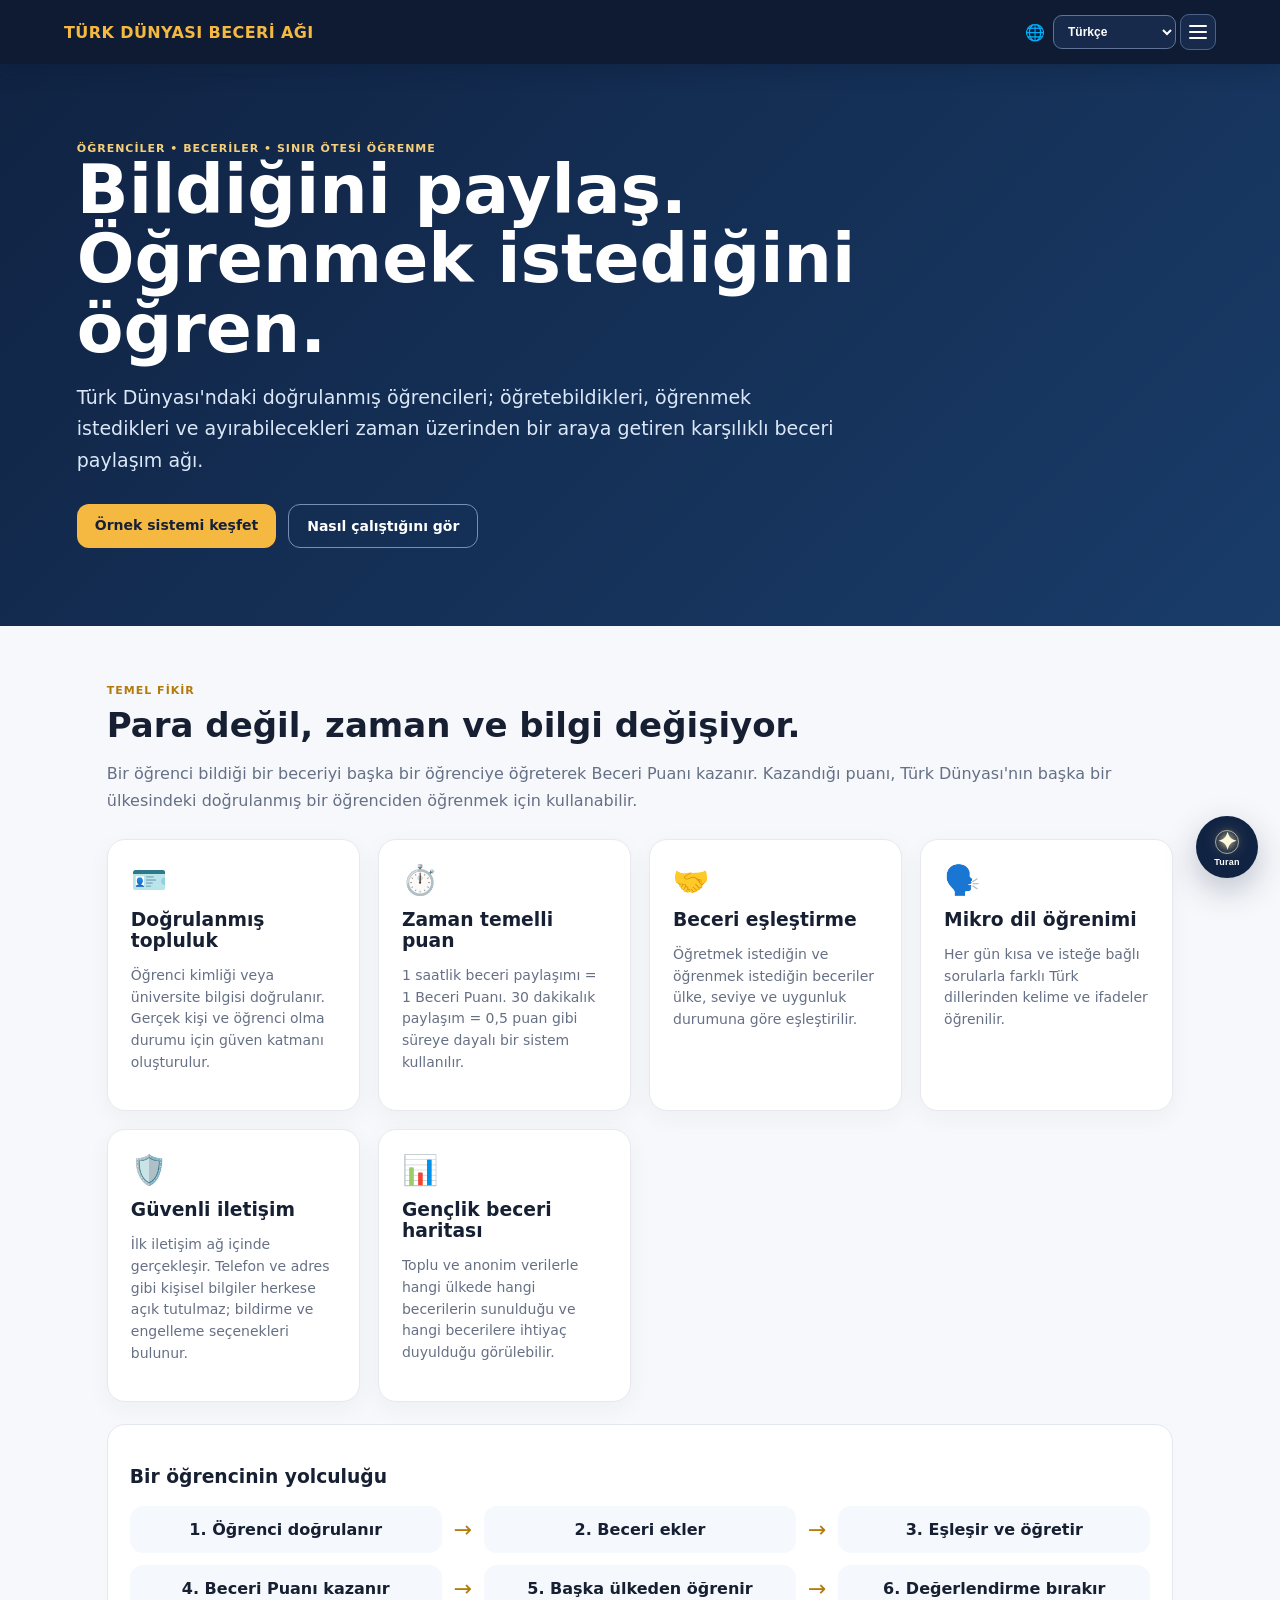
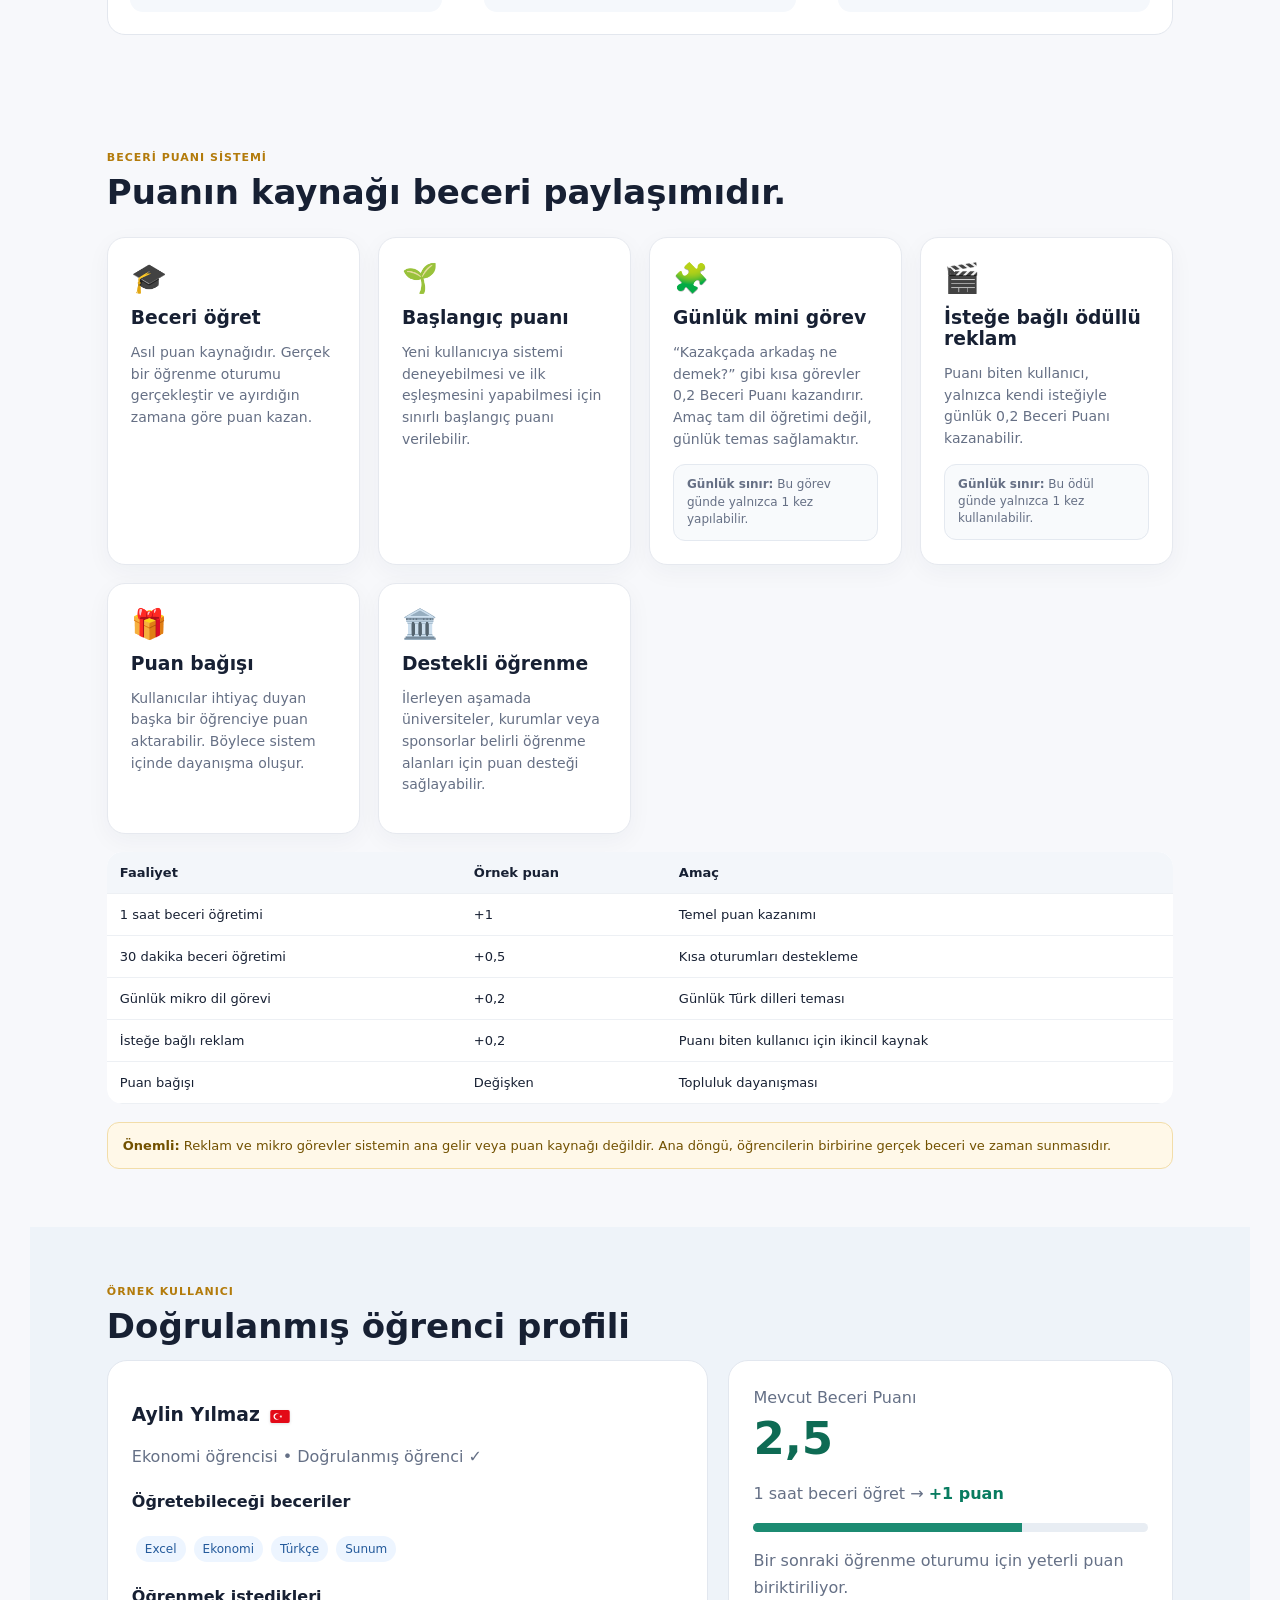
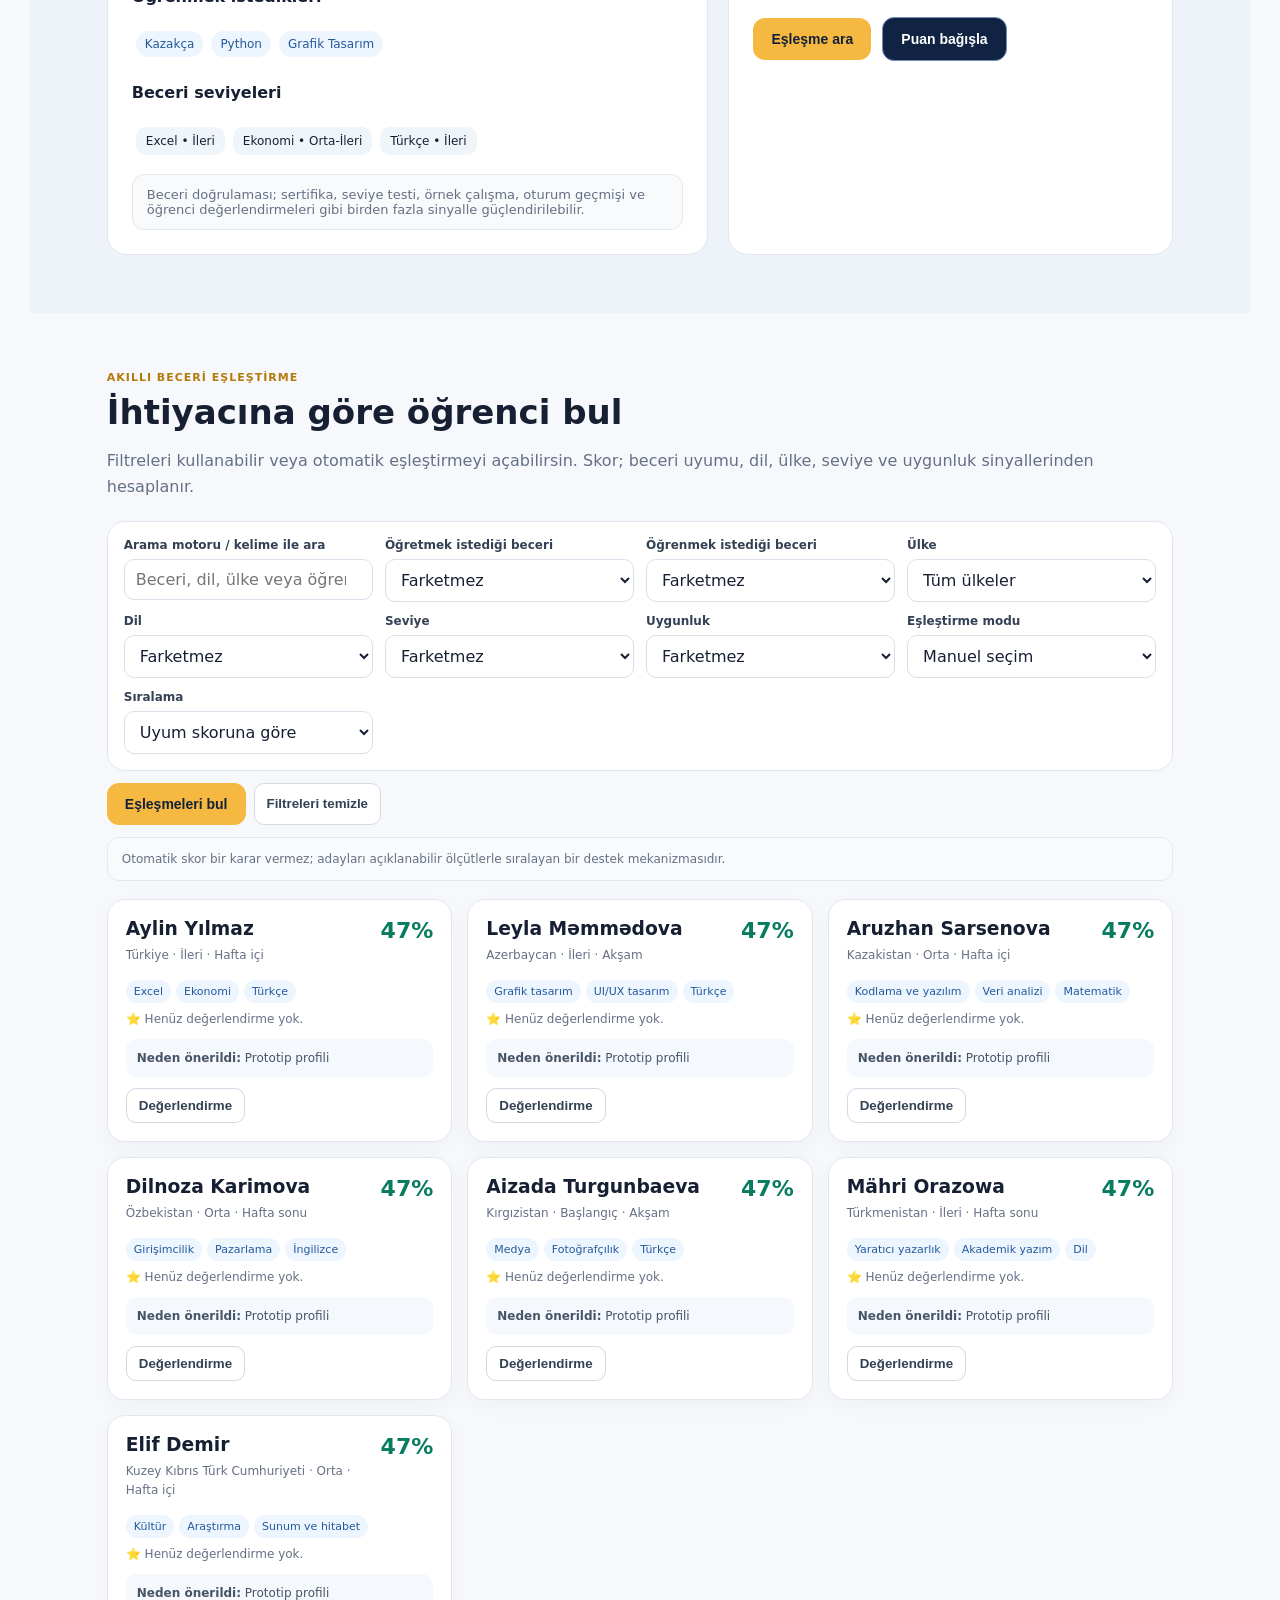
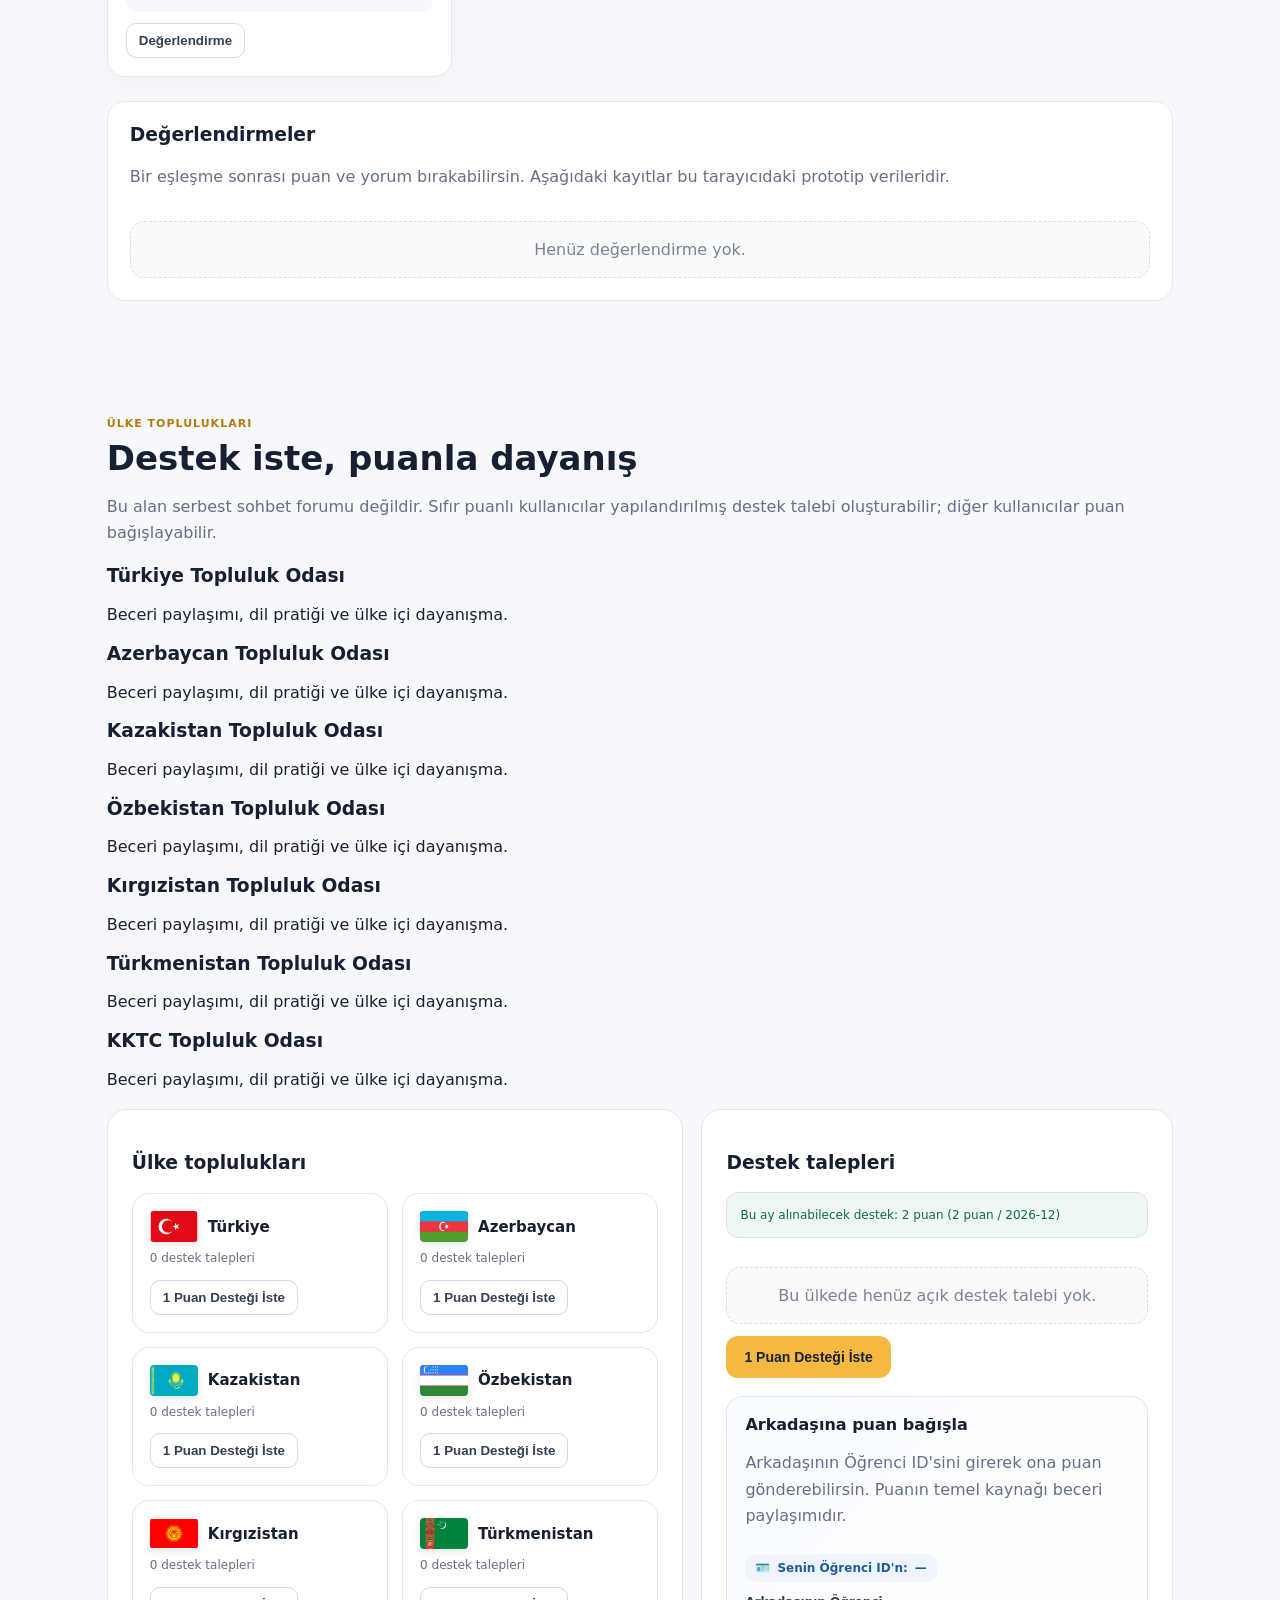
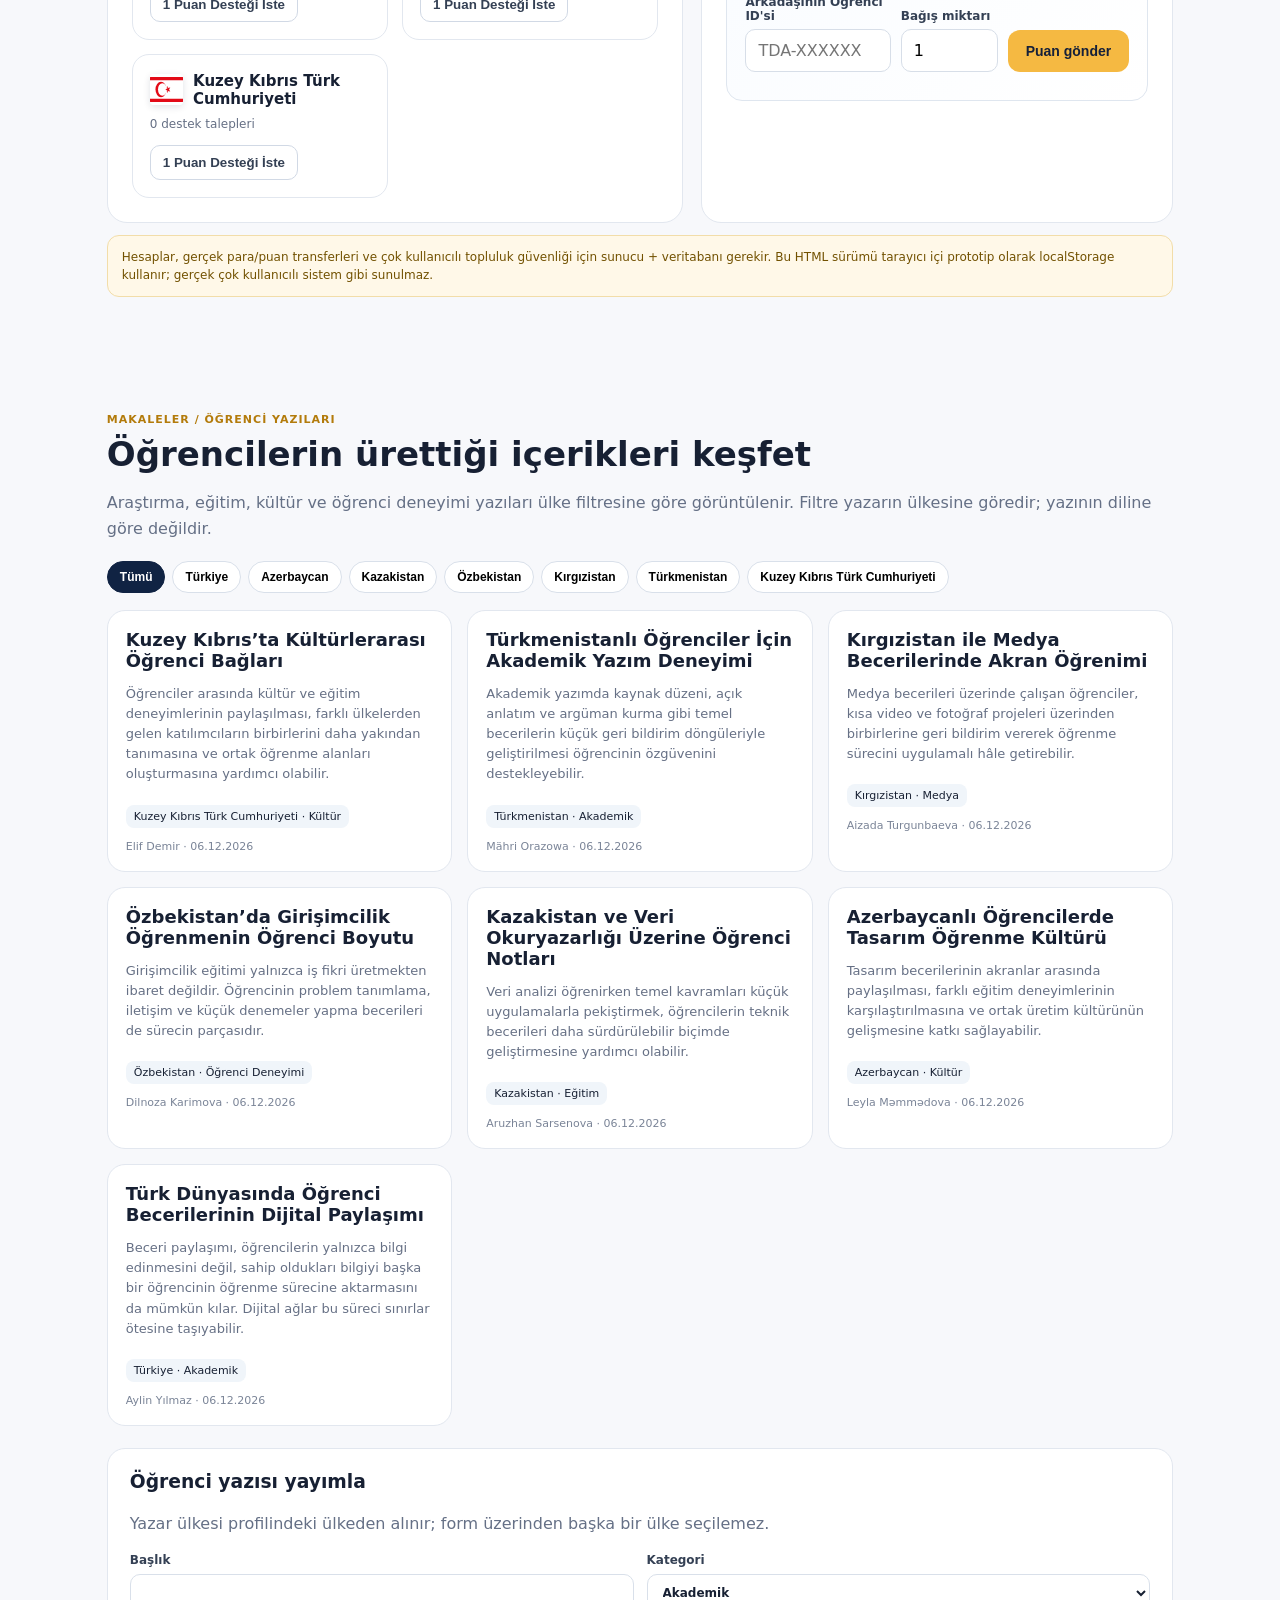
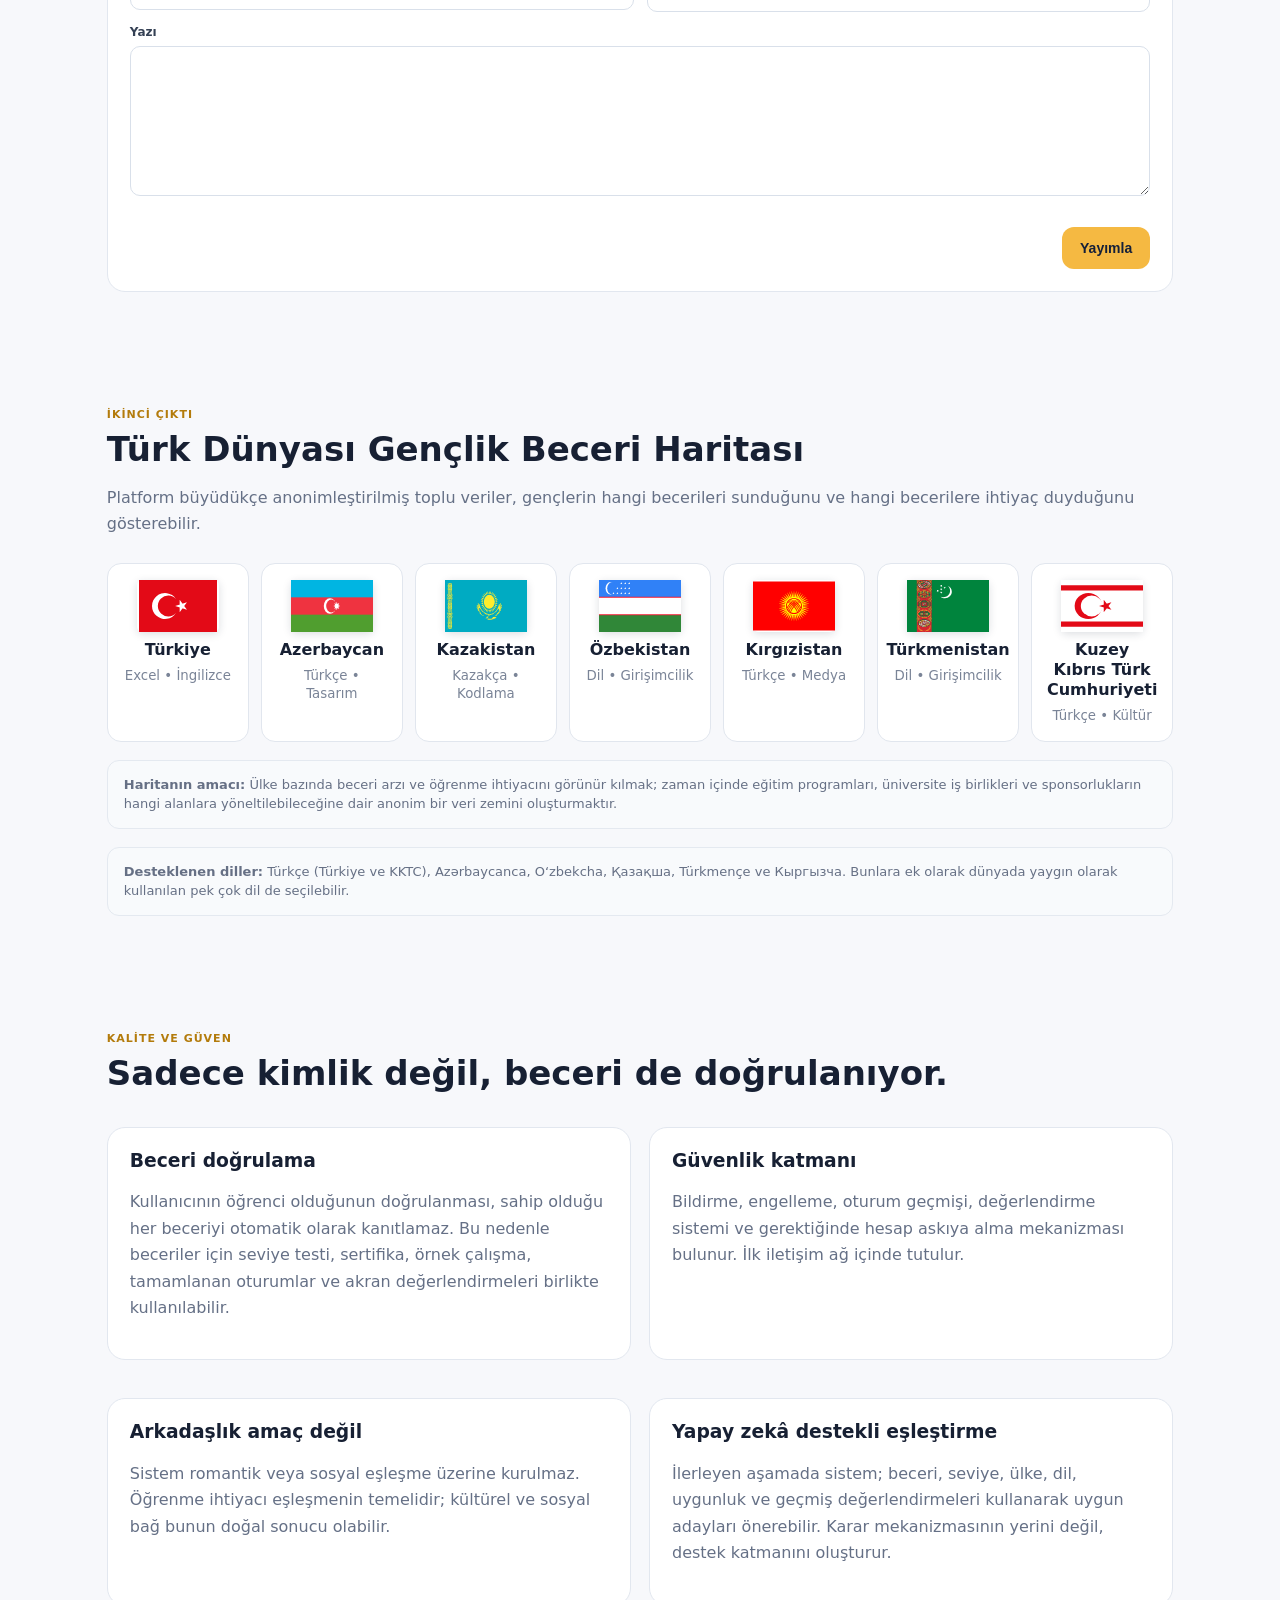
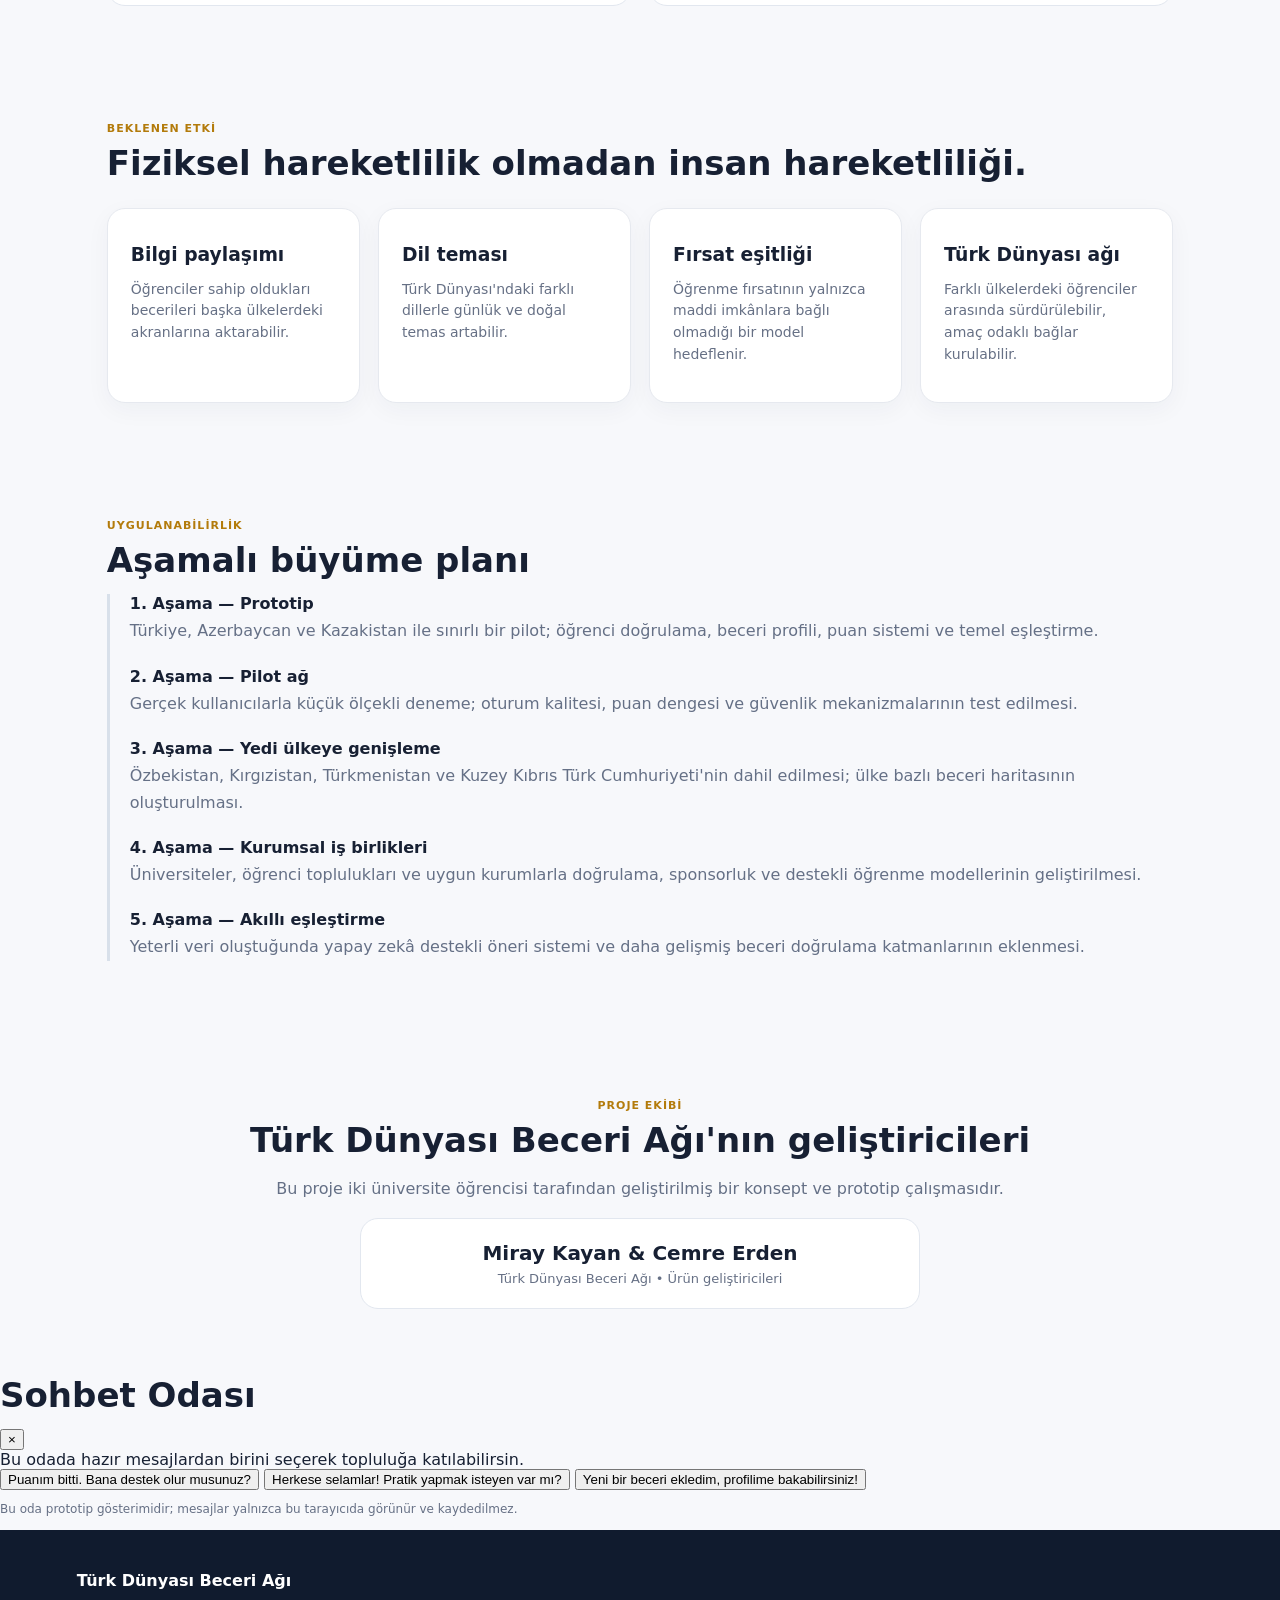
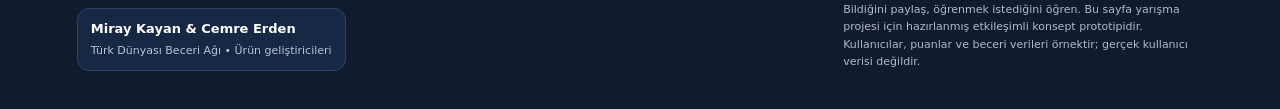
==== commit fc90dae8: "Kontrast AA duzeltildi; arama motoru, ulke topluluk odalari, ornek degerlendirme ve cevrilen logo ek" ====
--- a/index.html
+++ b/index.html
@@ -23,521 +23,22 @@
 <link rel="canonical" href="https://suulliish.github.io/turk-beceri-agi/"/>
 <link rel="icon" type="image/svg+xml" href="assets/favicon.svg"/>
 <link rel="apple-touch-icon" href="assets/apple-touch-icon.png"/>
-<style>
-*{box-sizing:border-box}html{scroll-behavior:smooth}body{margin:0;font-family:Inter,system-ui,-apple-system,"Segoe UI",sans-serif;background:#f7f8fb;color:#172033}header{position:sticky;top:0;z-index:10;background:#0e1b33;color:#fff;padding:16px 5%;display:flex;align-items:center;justify-content:space-between;box-shadow:0 5px 20px #0b17301c}.logo{font-weight:850;letter-spacing:.4px}.logo span{color:#f5b942}nav a{color:#dce5f5;text-decoration:none;margin-left:20px;font-size:13px}section{padding:58px 6%;max-width:1220px;margin:auto}.hero{padding:78px 6%;background:linear-gradient(135deg,#102343,#193c69);color:#fff}.hero h1{font-size:clamp(38px,6vw,68px);max-width:850px;line-height:1.02;margin:0 0 18px}.hero p{font-size:19px;max-width:760px;color:#dce8f8;line-height:1.65}.buttons{display:flex;gap:12px;margin-top:28px;flex-wrap:wrap}.btn{border:0;cursor:pointer;padding:13px 18px;border-radius:12px;text-decoration:none;font-weight:750;display:inline-block;font-size:14px}.primary{background:#f5b942;color:#152039}.secondary{border:1px solid #7690b5;color:white;background:transparent}.eyebrow{color:#b37b0b;font-weight:850;text-transform:uppercase;letter-spacing:1px;font-size:11px}h2{font-size:34px;margin:8px 0 14px}.muted{color:#657086;line-height:1.65}.cards{display:grid;grid-template-columns:repeat(auto-fit,minmax(220px,1fr));gap:18px;margin-top:25px}.card{background:white;border:1px solid #e6e9ef;border-radius:18px;padding:23px;box-shadow:0 7px 25px #18233b0b}.icon{font-size:29px}.card h3{margin:12px 0 7px}.card p{color:#667085;line-height:1.55;font-size:14px}.demo{background:#eef3f9}.profile{display:grid;grid-template-columns:1.15fr .85fr;gap:20px}.panel{background:white;border:1px solid #e2e7ef;border-radius:20px;padding:24px}.tag{display:inline-block;background:#edf5ff;color:#245a9b;padding:6px 9px;border-radius:20px;margin:4px;font-size:12px}.puan{font-size:45px;font-weight:850;color:#0e6b54}.bar{height:9px;background:#e8edf3;border-radius:20px;overflow:hidden}.bar i{display:block;height:100%;width:68%;background:#1c8b72}.notice{padding:12px 14px;border-radius:12px;background:#f8fafc;border:1px solid #e3e8ef;margin-top:15px;font-size:13px;color:#667085}.steps{display:grid;grid-template-columns:repeat(5,1fr);gap:12px;margin-top:25px}.step{background:#fff;border:1px solid #e4e8ef;border-radius:16px;padding:18px}.num{display:inline-flex;width:30px;height:30px;border-radius:50%;align-items:center;justify-content:center;background:#102343;color:#fff;font-weight:800;margin-bottom:10px}.flow{background:#fff;border:1px solid #e3e7ee;border-radius:18px;padding:22px;margin-top:22px}.flowline{display:grid;grid-template-columns:1fr auto 1fr auto 1fr;align-items:center;gap:12px}.bubble{padding:14px;background:#f5f8fc;border-radius:13px;text-align:center;font-weight:700}.arrow{font-size:22px;color:#b37b0b}.table{width:100%;border-collapse:collapse;margin-top:18px;background:#fff;border-radius:15px;overflow:hidden}.table th,.table td{padding:13px;border-bottom:1px solid #edf0f4;text-align:left;font-size:13px}.table th{background:#f3f6fa}.map{display:grid;grid-template-columns:repeat(7,minmax(115px,1fr));gap:12px;margin-top:25px}.ülke{background:white;border:1px solid #e1e6ee;border-radius:14px;padding:16px;text-align:center;min-height:152px;display:flex;flex-direction:column;align-items:center;justify-content:flex-start}.ülke b{display:block;margin-top:8px;line-height:1.25}.ülke small{display:block;margin-top:7px;color:#7a8497;line-height:1.35}.bayrak{width:82px;height:52px;border-radius:5px;position:relative;overflow:hidden;box-shadow:0 2px 8px #12203726;display:flex;align-items:center;justify-content:center;background:#fff}.bayrak-emoji{font-size:43px;line-height:1;font-family:"Apple Color Emoji","Segoe UI Emoji","Noto Color Emoji",sans-serif}.bayrak-svg{width:82px;height:52px;border-radius:5px;display:block;box-shadow:0 2px 8px #12203726}.bayrak-svg img{width:100%;height:100%;display:block;object-fit:fill}.bayrak-svg svg{width:100%;height:100%;display:block}.mini-flag{display:inline-flex;width:20px;height:13px;vertical-align:-2px;margin-left:4px;border-radius:2px;overflow:hidden;box-shadow:0 1px 3px #12203722}.mini-flag img{width:100%;height:100%;display:block;object-fit:fill}.mini-flag svg{width:100%;height:100%;display:block}.daily-note{margin-top:12px;padding:11px 13px;background:#f8fafc;border:1px solid #e4e9f0;border-radius:12px;color:#667085;font-size:12px;line-height:1.45}.harita-notu{margin-top:18px;padding:14px 16px;background:#f8fafc;border:1px solid #e4e9f0;border-radius:12px;color:#667085;font-size:13px;line-height:1.5}.kutu{background:#fff;border:1px solid #e2e7ef;border-radius:18px;padding:22px;margin-top:20px}.kutu h3{margin-top:0}.grid2{display:grid;grid-template-columns:1fr 1fr;gap:18px}.etiket{display:inline-block;padding:7px 10px;border-radius:10px;background:#f0f5fa;margin:4px;font-size:12px}.yesil{color:#087c60;font-weight:800}.sari{color:#a36b00;font-weight:800}.uyari{background:#fff8e8;border:1px solid #f2dda9;color:#725100;padding:13px 15px;border-radius:12px;font-size:13px;line-height:1.5}.donation-panel{margin-top:18px;padding:18px;border:1px solid #dfe6ef;border-radius:16px;background:linear-gradient(135deg,#f8fbff,#fff)}.donation-panel h4{margin:0 0 7px}.donation-grid{display:grid;grid-template-columns:1.2fr .8fr auto;gap:10px;align-items:end;margin-top:13px}.donation-field{display:flex;flex-direction:column;gap:6px}.donation-field label{font-size:12px;font-weight:800;color:#344054}.donation-field input{width:100%;padding:11px 12px;border:1px solid #d7dee8;border-radius:10px;background:#fff;font:inherit}.student-id-badge{display:inline-flex;align-items:center;gap:7px;margin-top:9px;padding:7px 10px;border-radius:10px;background:#eef5ff;color:#245a9b;font-size:12px;font-weight:800}.donation-status{margin-top:10px;font-size:13px;line-height:1.45}.donation-status.ok{color:#087c60}.donation-status.error{color:#a33b2b}@media(max-width:750px){.donation-grid{grid-template-columns:1fr}}.timeline{border-left:3px solid #d8e0ea;padding-left:20px}.timeline div{margin:0 0 22px}.timeline strong{display:block;margin-bottom:5px}footer{padding:38px 6%;background:#101b2e;color:#aebbd0;font-size:13px;line-height:1.6}@media(max-width:1000px){.map{grid-template-columns:repeat(4,1fr)}.steps{grid-template-columns:repeat(3,1fr)}}@media(max-width:750px){nav{display:none}.profile,.grid2{grid-template-columns:1fr}.hero{padding-top:52px}.steps{grid-template-columns:1fr 1fr}.map{grid-template-columns:repeat(2,1fr)}.flowline{grid-template-columns:1fr}.arrow{transform:rotate(90deg);text-align:center}}
-
-.lang-wrap{display:flex;align-items:center;gap:8px;margin-left:18px}
-.lang-select{background:#172a4b;color:#fff;border:1px solid #5e7395;border-radius:9px;padding:8px 10px;font-weight:700;font-size:12px;cursor:pointer}
-.lang-select option{background:#fff;color:#172033}
-@media(max-width:750px){.lang-wrap{margin-left:0}.lang-select{padding:7px 8px}}
-
-.auth-actions{display:flex;align-items:center;gap:8px;margin-left:12px}.auth-user-name{font-size:12px;font-weight:800;color:#f5cf79;white-space:nowrap}.mobile-drawer-auth .auth-user-name{font-size:13px;align-self:center}.auth-btn{border:1px solid #60779b;background:transparent;color:#fff;border-radius:9px;padding:8px 12px;font-weight:750;font-size:12px;cursor:pointer}.auth-btn.register{background:#f5b942;border-color:#f5b942;color:#152039}.modal-backdrop{position:fixed;inset:0;background:#081225b8;display:none;align-items:center;justify-content:center;padding:20px;z-index:100}.modal-backdrop.open{display:flex}.modal{width:min(720px,100%);max-height:90vh;overflow:auto;background:#fff;border-radius:22px;box-shadow:0 25px 80px #08122566;padding:28px}.modal-head{display:flex;align-items:center;justify-content:space-between;gap:15px;margin-bottom:18px}.modal-head h2{font-size:28px;margin:0}.close-btn{border:0;background:#eef2f7;color:#172033;width:36px;height:36px;border-radius:50%;font-size:22px;cursor:pointer}.form-grid{display:grid;grid-template-columns:1fr 1fr;gap:14px}.form-field{display:flex;flex-direction:column;gap:7px}.form-field.full{grid-column:1/-1}.form-field label{font-size:13px;font-weight:750;color:#344054}.form-field input,.form-field select,.form-field textarea{width:100%;border:1px solid #d9e0ea;border-radius:11px;padding:11px 12px;font:inherit;color:#172033;background:#fff}.form-field textarea{min-height:100px;resize:vertical}.form-actions{display:flex;justify-content:flex-end;gap:10px;margin-top:18px}.form-note{font-size:12px;color:#667085;line-height:1.5;margin-top:10px}.auth-status{display:none;margin-top:14px;padding:12px 14px;border-radius:11px;background:#ecfdf3;color:#067647;border:1px solid #abefc6;font-size:13px}.auth-status.show{display:block}.team{display:grid;grid-template-columns:1fr 1fr;gap:18px}.team-card{background:#fff;border:1px solid #e2e7ef;border-radius:18px;padding:22px}.team-card strong{font-size:20px}.team-role{color:#667085;font-size:13px;margin-top:5px}
-.certificate-box{grid-column:1/-1;background:#f8fafc;border:1px solid #dfe6ef;border-radius:14px;padding:15px;margin-top:2px}
-.certificate-box .certificate-head{display:flex;align-items:flex-start;justify-content:space-between;gap:12px}
-.certificate-box h4{margin:0 0 5px;font-size:14px;color:#172033}
-.certificate-box p{margin:0;color:#667085;font-size:12px;line-height:1.5}
-.file-upload{display:flex;align-items:center;gap:10px;flex-wrap:wrap;margin-top:12px}
-.file-upload input[type=file]{width:100%;padding:9px;border:1px dashed #b9c5d5;border-radius:10px;background:#fff;font-size:12px}
-.file-meta{display:none;align-items:center;gap:8px;width:100%;padding:9px 11px;background:#fff;border:1px solid #e2e7ef;border-radius:10px;color:#475467;font-size:12px}
-.file-meta.show{display:flex}
-.file-badge{display:inline-flex;align-items:center;justify-content:center;width:28px;height:28px;border-radius:8px;background:#edf5ff;color:#245a9b;font-weight:800}
-.certificate-note{margin-top:8px;font-size:11px;color:#7a8497;line-height:1.45}
-.developer-footer{display:grid;grid-template-columns:1fr auto;gap:22px;align-items:end;max-width:1220px;margin:auto}
-.developer-list{display:flex;gap:10px;flex-wrap:wrap;margin-top:14px}
-.developer-chip{background:#172844;border:1px solid #2c456a;border-radius:12px;padding:10px 13px;color:#fff;min-width:180px}
-.developer-chip strong{display:block;font-size:13px}
-.developer-chip span{display:block;color:#b7c5d9;font-size:11px;margin-top:3px}
-.footer-project{color:#aebbd0;font-size:11px;max-width:360px}
-@media(max-width:750px){.auth-actions{margin-left:6px}.auth-btn{padding:7px 9px}.form-grid,.team{grid-template-columns:1fr}.form-field.full{grid-column:auto}}
-
-/* Geliştirilmiş beceri seçici */
-.skill-picker{border:1px solid #d9e0ea;border-radius:13px;background:#fff;overflow:hidden}.skill-picker-head{display:flex;align-items:center;justify-content:space-between;padding:11px 13px;cursor:pointer;user-select:none}.skill-picker-head strong{font-size:13px}.skill-chevron{font-size:18px;transition:transform .18s}.skill-picker.open .skill-chevron{transform:rotate(180deg)}.skill-picker-body{display:none;border-top:1px solid #edf0f4;padding:12px;background:#fafbfd}.skill-picker.open .skill-picker-body{display:block}.skill-tabs{display:flex;gap:7px;margin-bottom:10px}.skill-tab{border:1px solid #d9e0ea;background:#fff;border-radius:9px;padding:7px 10px;font-size:12px;font-weight:750;cursor:pointer}.skill-tab.active{background:#102343;color:#fff;border-color:#102343}.skill-list{max-height:245px;overflow:auto;display:grid;grid-template-columns:repeat(2,minmax(0,1fr));gap:7px;padding-right:4px}.skill-option{display:flex;align-items:center;gap:7px;padding:7px 8px;border-radius:8px;background:#fff;border:1px solid #edf0f4;font-size:12px;cursor:pointer}.skill-option:hover{background:#f4f7fb}.skill-option input{accent-color:#102343}.skill-other{display:none;margin-top:10px}.skill-other.show{display:flex;gap:8px}.skill-other input{flex:1}.skill-selected{display:flex;flex-wrap:wrap;gap:6px;margin-top:10px}.skill-chip{display:inline-flex;align-items:center;gap:5px;background:#edf5ff;color:#245a9b;border-radius:999px;padding:6px 9px;font-size:11px}.skill-chip button{border:0;background:transparent;color:inherit;cursor:pointer;font-weight:900;padding:0}.skill-hint{font-size:11px;color:#7a8497;margin-top:7px;line-height:1.45}@media(max-width:600px){.skill-list{grid-template-columns:1fr}}
-
-.skill-search{display:flex;gap:8px;margin-bottom:9px}.skill-search input{width:100%;padding:9px 10px;border:1px solid #d9e0ea;border-radius:9px;background:#fff;font-size:12px;outline:none}.skill-count{font-size:10px;color:#7a8497;margin:0 0 7px}
-
-/* Turan — Türk Dünyası Beceri Ağı'nın kişisel yapay zekâ asistanı */
-.turan-fab{width:68px;height:68px;right:24px;bottom:24px;background:radial-gradient(circle at 35% 28%,#f9df96 0 12%,#e8bd58 28%,#102343 66%);border:1px solid rgba(255,255,255,.65);box-shadow:0 10px 30px rgba(16,35,67,.28),0 0 0 5px rgba(245,207,121,.12);transition:transform .2s ease,box-shadow .2s ease}
-.turan-fab:hover{transform:translateY(-3px) scale(1.04);box-shadow:0 15px 34px rgba(16,35,67,.32),0 0 0 7px rgba(245,207,121,.16)}
-.turan-orb{position:relative;width:28px;height:28px;display:grid;place-items:center}
-.turan-star{font-size:24px;line-height:1;color:#fff8dc;text-shadow:0 0 8px rgba(255,239,173,.95),0 0 18px rgba(245,207,121,.72);animation:turanGlow 2.4s ease-in-out infinite}
-.turan-halo{position:absolute;inset:2px;border:1px solid rgba(255,248,220,.58);border-radius:50%;animation:turanHalo 3s linear infinite}
-.turan-label{font-size:9px;letter-spacing:.2px}
-.turan-avatar{position:relative;overflow:visible;background:radial-gradient(circle at 35% 30%,#fff2bd,#f5cf79 55%,#d9a83f);box-shadow:0 0 0 3px rgba(245,207,121,.18),0 5px 16px rgba(16,35,67,.18)}
-.turan-avatar-star{font-size:22px;color:#102343;text-shadow:0 1px 0 rgba(255,255,255,.55)}
-.turan-status{font-size:9px;color:#67c587;margin-left:-3px;margin-top:24px;text-shadow:0 0 6px rgba(103,197,135,.65)}
-.turan-panel{border-color:#d7dfeb;box-shadow:0 24px 70px rgba(16,35,67,.24)}
-@keyframes turanGlow{0%,100%{transform:scale(1);opacity:.9}50%{transform:scale(1.13);opacity:1}}
-@keyframes turanHalo{0%{transform:scale(.88);opacity:.25}50%{transform:scale(1.08);opacity:.65}100%{transform:scale(.88);opacity:.25}}
-@media(max-width:600px){.turan-fab{right:14px;bottom:14px;width:60px;height:60px}}
-
-#ekip{text-align:center}
-#ekip .team{display:flex;justify-content:center}
-#ekip .team-card-combined{width:min(560px,100%);text-align:center}
-#ekip .team-role{margin-top:6px}
-
-/* ===== MOBILE OVERFLOW & RESPONSIVENESS FIXES ===== */
-html, body {
-  overflow-x: hidden !important;
-  max-width: 100vw !important;
-  width: 100% !important;
-}
-
-.table-wrap {
-  width: 100%;
-  overflow-x: auto;
-  -webkit-overflow-scrolling: touch;
-  border-radius: 15px;
-  margin-top: 18px;
-}
-.table-wrap .table {
-  margin-top: 0;
-  min-width: 480px;
-}
-.table-wrap {
-  position: relative;
-}
-.table-wrap::after {
-  content: '';
-  position: absolute;
-  top: 0;
-  right: 0;
-  bottom: 0;
-  width: 34px;
-  background: linear-gradient(to right, rgba(23,32,51,0), rgba(23,32,51,.16));
-  pointer-events: none;
-  opacity: 0;
-  transition: opacity .2s ease;
-  border-radius: 0 15px 15px 0;
-}
-.table-wrap.tda-scrollable::after {
-  opacity: 1;
-}
-.table-wrap.tda-scroll-end::after {
-  opacity: 0;
-}
-
-header nav a.active {
-  color: #f5b942;
-  background: rgba(245, 185, 66, .14);
-  border-radius: 8px;
-  padding: 4px 8px;
-  margin-left: 12px;
-}
-.mobile-nav-item.active {
-  background: rgba(245, 185, 66, .16);
-  color: #f5b942;
-}
-
-.back-to-top-btn {
-  position: fixed;
-  left: 22px;
-  bottom: 22px;
-  width: 48px;
-  height: 48px;
-  border-radius: 50%;
-  border: 1px solid rgba(245, 185, 66, .5);
-  background: #102343;
-  color: #f5b942;
-  font-size: 20px;
-  line-height: 1;
-  display: flex;
-  align-items: center;
-  justify-content: center;
-  cursor: pointer;
-  box-shadow: 0 10px 26px rgba(16,35,67,.35);
-  opacity: 0;
-  visibility: hidden;
-  transform: translateY(12px);
-  transition: opacity .25s ease, transform .25s ease, visibility .25s;
-  z-index: 9000;
-}
-.back-to-top-btn.show {
-  opacity: 1;
-  visibility: visible;
-  transform: translateY(0);
-}
-.back-to-top-btn.hide-for-drawer {
-  display: none;
-}
-@media(max-width:600px) {
-  .back-to-top-btn { left: 14px; bottom: 14px; width: 44px; height: 44px; font-size: 18px; }
-}
-
-:root {
-  --header-height: 64px;
-}
-
-header {
-  position: fixed !important;
-  top: 0 !important;
-  left: 0 !important;
-  right: 0 !important;
-  width: 100% !important;
-  height: var(--header-height) !important;
-  z-index: 1000 !important;
-  background: #0e1b33 !important;
-  color: #fff;
-  padding: 0 5% !important;
-  display: flex !important;
-  align-items: center !important;
-  justify-content: space-between !important;
-  box-shadow: 0 4px 20px rgba(11, 23, 48, 0.3) !important;
-  box-sizing: border-box !important;
-}
-
-body {
-  padding-top: var(--header-height) !important;
-}
-
-section, [id] {
-  scroll-margin-top: calc(var(--header-height) + 16px) !important;
-}
-
-/* Mobile Menu Button */
-.mobile-menu-btn {
-  display: none;
-  align-items: center;
-  justify-content: center;
-  width: 36px;
-  height: 36px;
-  background: #172a4b;
-  border: 1px solid #4a6288;
-  border-radius: 9px;
-  color: #fff;
-  cursor: pointer;
-  padding: 8px 7px;
-  flex-direction: column;
-  gap: 4px;
-  transition: all .2s ease;
-  margin-left: 4px;
-  flex-shrink: 0;
-}
-.mobile-menu-btn:hover, .mobile-menu-btn:active {
-  background: #233b66;
-  border-color: #f5b942;
-}
-.mobile-menu-btn .hamburger-line {
-  display: block;
-  width: 18px;
-  height: 2px;
-  background: #fff;
-  border-radius: 2px;
-  transition: transform .25s ease, opacity .25s ease;
-}
-.mobile-menu-btn.open .hamburger-line:nth-child(1) {
-  transform: translateY(6px) rotate(45deg);
-}
-.mobile-menu-btn.open .hamburger-line:nth-child(2) {
-  opacity: 0;
-}
-.mobile-menu-btn.open .hamburger-line:nth-child(3) {
-  transform: translateY(-6px) rotate(-45deg);
-}
-
-/* Mobile Drawer Backdrop */
-.mobile-drawer-backdrop {
-  position: fixed;
-  inset: 0;
-  background: rgba(8, 18, 37, 0.65);
-  backdrop-filter: blur(4px);
-  -webkit-backdrop-filter: blur(4px);
-  z-index: 2000;
-  opacity: 0;
-  visibility: hidden;
-  transition: opacity .28s ease, visibility .28s ease;
-}
-.mobile-drawer-backdrop.open {
-  opacity: 1;
-  visibility: visible;
-}
-
-/* Mobile Drawer Panel */
-.mobile-drawer {
-  position: fixed;
-  top: 0;
-  right: 0;
-  width: min(310px, 86vw);
-  height: 100vh;
-  height: 100dvh;
-  background: #0e1b33;
-  color: #fff;
-  z-index: 2001;
-  box-shadow: -10px 0 40px rgba(0,0,0,0.45);
-  display: flex;
-  flex-direction: column;
-  transform: translateX(105%);
-  visibility: hidden;
-  transition: transform .32s cubic-bezier(0.16, 1, 0.3, 1), visibility .32s ease;
-  overflow-y: auto;
-  -webkit-overflow-scrolling: touch;
-  padding: 18px 20px;
-  box-sizing: border-box;
-}
-.mobile-drawer.open {
-  transform: translateX(0);
-  visibility: visible;
-}
-
-.mobile-drawer-head {
-  display: flex;
-  align-items: center;
-  justify-content: space-between;
-  padding-bottom: 14px;
-  border-bottom: 1px solid rgba(255,255,255,0.09);
-}
-.mobile-drawer-head .logo {
-  font-size: 13.5px;
-  font-weight: 850;
-  letter-spacing: .25px;
-}
-.mobile-drawer-close {
-  border: 0;
-  background: rgba(255,255,255,0.08);
-  color: #fff;
-  width: 34px;
-  height: 34px;
-  border-radius: 50%;
-  font-size: 17px;
-  cursor: pointer;
-  display: flex;
-  align-items: center;
-  justify-content: center;
-  transition: background .2s;
-}
-.mobile-drawer-close:hover {
-  background: rgba(255,255,255,0.2);
-}
-
-.mobile-drawer-auth {
-  display: grid;
-  grid-template-columns: 1fr 1fr;
-  gap: 9px;
-  margin: 16px 0;
-  padding-bottom: 16px;
-  border-bottom: 1px solid rgba(255,255,255,0.09);
-}
-.mobile-auth-btn {
-  width: 100%;
-  text-align: center;
-  padding: 10px 8px;
-  font-size: 12px;
-  font-weight: 800;
-  border-radius: 10px;
-  cursor: pointer;
-}
-
-.mobile-drawer-nav {
-  display: flex;
-  flex-direction: column;
-  gap: 5px;
-  flex: 1;
-}
-.mobile-nav-item {
-  display: flex;
-  align-items: center;
-  gap: 12px;
-  padding: 11px 13px;
-  border-radius: 11px;
-  color: #dce5f5;
-  text-decoration: none;
-  font-size: 13.5px;
-  font-weight: 650;
-  transition: background .18s, color .18s;
-}
-.mobile-nav-item:hover, .mobile-nav-item:active {
-  background: rgba(245, 185, 66, 0.12);
-  color: #f5cf79;
-}
-.mobile-nav-item .m-icon {
-  font-size: 17px;
-  width: 22px;
-  text-align: center;
-}
-.mobile-nav-turan {
-  background: linear-gradient(135deg, rgba(245, 207, 121, 0.14), rgba(16, 35, 67, 0.5));
-  border: 1px solid rgba(245, 207, 121, 0.28);
-  color: #f5cf79;
-}
-.mobile-drawer-footer {
-  padding-top: 14px;
-  margin-top: auto;
-  border-top: 1px solid rgba(255,255,255,0.09);
-}
-.mobile-drawer-hint {
-  font-size: 11px;
-  color: #7b8ea8;
-  line-height: 1.45;
-  text-align: center;
-}
-
-@media(max-width:750px) {
-  :root {
-    --header-height: 56px;
-  }
-  header {
-    padding: 0 4% !important;
-    gap: 8px !important;
-    flex-wrap: nowrap !important;
-    justify-content: space-between !important;
-  }
-  header > .logo {
-    font-size: 13.5px !important;
-    letter-spacing: .2px !important;
-    white-space: nowrap !important;
-    overflow: hidden !important;
-    text-overflow: ellipsis !important;
-    max-width: 52vw !important;
-  }
-  header > div:last-child {
-    display: flex !important;
-    align-items: center !important;
-    justify-content: flex-end !important;
-    gap: 4px !important;
-    flex-shrink: 0 !important;
-  }
-  .lang-wrap {
-    margin-left: 0 !important;
-    gap: 3px !important;
-  }
-  .lang-select {
-    max-width: 95px !important;
-    padding: 5px 6px !important;
-    font-size: 11px !important;
-  }
-  .developer-footer {
-    grid-template-columns: 1fr !important;
-    gap: 14px !important;
-  }
-  .developer-chip {
-    min-width: unset !important;
-    width: 100% !important;
-  }
-  .footer-project {
-    max-width: 100% !important;
-  }
-}
-
-h1, h2, h3, h4, p {
-  overflow-wrap: break-word !important;
-  word-break: break-word !important;
-}
-
-@media(max-width:550px) {
-  h2 {
-    font-size: 26px !important;
-  }
-  .panel {
-    padding: 16px !important;
-  }
-  .country-grid {
-    grid-template-columns: 1fr !important;
-  }
-  .community-layout, .community-layout > * {
-    min-width: 0 !important;
-  }
-  .map {
-    min-width: 0 !important;
-  }
-  .ülke {
-    min-width: 0 !important;
-    overflow-wrap: break-word !important;
-    word-break: break-word !important;
-  }
-}
-
-@media(max-width:360px) {
-  .map {
-    grid-template-columns: 1fr !important;
-  }
-}
-
-@media(max-width:420px) {
-  header > .logo {
-    font-size: 12px !important;
-    max-width: 46vw !important;
-  }
-  .lang-select {
-    max-width: 86px !important;
-    padding: 4px 4px !important;
-    font-size: 10px !important;
-  }
-  .mobile-menu-btn {
-    width: 34px !important;
-    height: 34px !important;
-  }
-}
-
-/* Navigasyon: sığarsa yatay menü, sığmazsa hamburger (dile göre otomatik) */
-header nav {
-  display: flex;
-  align-items: center;
-  flex-wrap: nowrap;
-  white-space: nowrap;
-}
-header > .logo {
-  white-space: nowrap;
-  overflow: hidden;
-  text-overflow: ellipsis;
-  flex-shrink: 1;
-  min-width: 0;
-}
-header > div:last-child {
-  flex-shrink: 0;
-}
-
-body.nav-collapsed header nav,
-body.nav-collapsed header .auth-actions {
-  display: none !important;
-}
-body.nav-collapsed .mobile-menu-btn {
-  display: inline-flex !important;
-}
-body:not(.nav-collapsed) .mobile-menu-btn {
-  display: none !important;
-}
-body:not(.nav-collapsed) .mobile-drawer,
-body:not(.nav-collapsed) .mobile-drawer-backdrop {
-  display: none !important;
-}
-
-/* Ölçüm modu: menü ekran dışında görünmeden serilir, genişliği okunur */
-body.nav-measuring header nav,
-body.nav-measuring header .auth-actions {
-  display: flex !important;
-  visibility: hidden !important;
-  position: absolute !important;
-  left: -99999px !important;
-  top: 0 !important;
-  pointer-events: none !important;
-}
-
-</style>
-<style>
-/* ===== v5 — Beceri Ağı etkileşim katmanı ===== */
-.feature-section{background:#f7f8fb}
-.feature-toolbar{display:grid;grid-template-columns:repeat(4,minmax(0,1fr));gap:12px;background:#fff;border:1px solid #e2e7ef;border-radius:18px;padding:16px;margin-top:20px}
-.feature-toolbar .form-field{min-width:0}.feature-toolbar .form-field label{font-size:12px}
-.feature-toolbar select,.feature-toolbar input,.feature-form select,.feature-form input,.feature-form textarea{border:1px solid #d9e0ea;border-radius:10px;padding:10px 11px;font:inherit;background:#fff;color:#172033}
-.filter-actions{display:flex;gap:8px;flex-wrap:wrap;margin-top:12px}.ghost-btn{border:1px solid #d1d9e5;background:#fff;color:#344054;border-radius:10px;padding:9px 12px;font-weight:750;cursor:pointer}
-.match-grid{display:grid;grid-template-columns:repeat(auto-fit,minmax(260px,1fr));gap:15px;margin-top:18px}.match-card{background:#fff;border:1px solid #e2e7ef;border-radius:18px;padding:18px;box-shadow:0 6px 22px #18233b08}.match-top{display:flex;align-items:flex-start;justify-content:space-between;gap:10px}.match-score{font-size:22px;font-weight:850;color:#087c60}.match-meta{color:#667085;font-size:12px;line-height:1.55;margin:7px 0}.match-reason{background:#f5f8fc;border-radius:11px;padding:10px 11px;color:#475467;font-size:12px;line-height:1.5;margin-top:10px}.match-tags{display:flex;flex-wrap:wrap;gap:5px;margin-top:9px}.match-tags span{background:#edf5ff;color:#245a9b;border-radius:999px;padding:5px 8px;font-size:11px}.mode-switch{display:flex;gap:8px;align-items:center;margin-top:16px;flex-wrap:wrap}.mode-switch label{font-size:12px;font-weight:750}.mode-switch select{border:1px solid #d9e0ea;border-radius:9px;padding:8px;background:#fff}
-.feature-note{padding:12px 14px;border-radius:12px;background:#f8fafc;border:1px solid #e3e8ef;color:#667085;font-size:12px;line-height:1.5;margin-top:12px}.backend-note{background:#fff8e8;border:1px solid #f2dda9;color:#725100}
-.country-grid{display:grid;grid-template-columns:repeat(auto-fit,minmax(190px,1fr));gap:14px;margin-top:20px}.country-card{background:#fff;border:1px solid #e2e7ef;border-radius:17px;padding:17px}.country-card.active{border-color:#f5b942;box-shadow:0 0 0 2px #f5b94233}.country-head{display:flex;align-items:center;gap:10px}.country-flag{width:48px;height:31px;border-radius:4px;overflow:hidden;box-shadow:0 2px 7px #12203720;object-fit:fill}.country-card h3{margin:0;font-size:15px}.country-stat{font-size:12px;color:#667085;margin-top:8px;line-height:1.45}.country-card button{margin-top:12px}
-.community-layout{display:grid;grid-template-columns:1.1fr .9fr;gap:18px;margin-top:20px}.request-list{display:grid;gap:10px;margin-top:14px}.request-card{border:1px solid #e2e7ef;border-radius:14px;padding:13px;background:#fff;display:flex;align-items:center;justify-content:space-between;gap:10px}.request-card small{color:#667085;display:block;margin-top:4px}.request-actions{display:flex;gap:7px;flex-wrap:wrap}.limit-box{background:#eef7f4;border:1px solid #cde9df;color:#17664f;padding:13px;border-radius:12px;font-size:12px;line-height:1.5}
-.article-tabs{display:flex;gap:7px;flex-wrap:wrap;margin-top:18px}.article-tab{border:1px solid #d9e0ea;background:#fff;border-radius:999px;padding:8px 12px;font-size:12px;font-weight:750;cursor:pointer}.article-tab.active{background:#102343;color:#fff;border-color:#102343}.article-grid{display:grid;grid-template-columns:repeat(auto-fit,minmax(270px,1fr));gap:15px;margin-top:17px}.article-card{background:#fff;border:1px solid #e2e7ef;border-radius:18px;padding:18px}.article-card h3{margin:0 0 7px;font-size:18px}.article-card p{color:#667085;font-size:13px;line-height:1.55}.article-byline{font-size:11px;color:#7a8497;margin-top:12px}.article-country{display:inline-block;background:#f0f5fa;padding:5px 8px;border-radius:8px;margin-top:7px;font-size:11px}.feature-form{display:grid;grid-template-columns:1fr 1fr;gap:13px}.feature-form .full{grid-column:1/-1}.feature-form label{display:flex;flex-direction:column;gap:7px;font-size:12px;font-weight:750;color:#344054}.feature-form textarea{min-height:150px;resize:vertical}.ai-box{background:#fff;border:1px solid #e2e7ef;border-radius:18px;padding:18px;margin-top:18px}.ai-messages{min-height:150px;max-height:350px;overflow:auto;background:#f8fafc;border:1px solid #e8edf3;border-radius:14px;padding:12px;display:grid;gap:10px}.ai-msg{padding:10px 12px;border-radius:12px;font-size:13px;line-height:1.5;max-width:90%}.ai-msg.user{justify-self:end;background:#102343;color:#fff}.ai-msg.bot{justify-self:start;background:#fff;border:1px solid #e2e7ef;color:#344054}.ai-input-row{display:flex;gap:8px;margin-top:10px}.ai-input-row input{flex:1;border:1px solid #d9e0ea;border-radius:10px;padding:11px;font:inherit}.rating-row{display:flex;align-items:center;gap:5px;margin-top:9px}.star-btn{border:0;background:transparent;cursor:pointer;font-size:21px;padding:0;opacity:.45}.star-btn.selected,.star-btn:hover{opacity:1}.review-list{display:grid;gap:9px;margin-top:12px}.review-item{background:#f8fafc;border:1px solid #e6eaf0;border-radius:12px;padding:11px;font-size:12px}.empty-state{padding:18px;text-align:center;color:#7a8497;background:#f8fafc;border:1px dashed #d6dde8;border-radius:14px;margin-top:15px}
-@media(max-width:900px){.feature-toolbar{grid-template-columns:1fr 1fr}.community-layout{grid-template-columns:1fr}}
-@media(max-width:600px){.feature-toolbar,.feature-form{grid-template-columns:1fr}.feature-form .full{grid-column:auto}.ai-input-row{flex-direction:column}.country-grid{grid-template-columns:1fr 1fr}}
-</style>
-<style>
-.turan-fab{position:fixed;right:22px;bottom:22px;width:62px;height:62px;border:0;border-radius:50%;background:#102343;color:#fff;box-shadow:0 12px 32px #10234340;z-index:9999;cursor:pointer;font-weight:900;display:flex;flex-direction:column;align-items:center;justify-content:center;gap:1px}.turan-orb{font-size:23px;line-height:1}.turan-label{font-size:9px}.turan-panel{position:fixed;right:22px;bottom:94px;width:min(390px,calc(100vw - 28px));max-height:min(620px,calc(100vh - 120px));background:#fff;border:1px solid #dfe5ee;border-radius:20px;box-shadow:0 20px 55px #10234330;z-index:9998;overflow:hidden;display:none}.turan-panel.open{display:block}.turan-head{background:#102343;color:#fff;padding:14px 16px;display:flex;align-items:center;justify-content:space-between}.turan-head-main{display:flex;align-items:center;gap:10px}.turan-avatar{width:38px;height:38px;border-radius:50%;display:grid;place-items:center;background:#f5cf79;color:#102343;font-weight:950}.turan-head small{display:block;opacity:.75;margin-top:2px}.turan-close{background:transparent;border:0;color:#fff;font-size:20px;cursor:pointer}.turan-tabs{display:grid;grid-template-columns:1fr 1fr;border-bottom:1px solid #e7ebf1}.turan-tab{border:0;background:#f8fafc;padding:11px 8px;font-weight:800;color:#667085;cursor:pointer}.turan-tab.active{background:#fff;color:#102343;box-shadow:inset 0 -2px 0 #102343}.turan-pane{display:none;padding:14px}.turan-pane.active{display:block}.turan-chat{height:250px;overflow:auto;background:#f8fafc;border:1px solid #e7ebf1;border-radius:14px;padding:10px;display:grid;gap:8px}.turan-msg{padding:9px 11px;border-radius:12px;font-size:12px;line-height:1.45;max-width:90%}.turan-msg.user{justify-self:end;background:#102343;color:#fff}.turan-msg.bot{justify-self:start;background:#fff;border:1px solid #e1e6ee;color:#344054}.turan-input{display:flex;gap:7px;margin-top:9px}.turan-input input,.turan-detector textarea{width:100%;border:1px solid #d9e0ea;border-radius:10px;padding:10px;font:inherit;box-sizing:border-box}.turan-input button,.turan-check{border:0;border-radius:10px;background:#102343;color:#fff;padding:0 13px;font-weight:800;cursor:pointer}.turan-detector textarea{min-height:145px;resize:vertical}.turan-detector-actions{display:flex;gap:7px;margin-top:8px}.turan-detector-actions button{padding:9px 11px}.turan-detector-clear{background:#eef2f7;color:#344054;border:1px solid #dbe2eb;border-radius:10px;font-weight:800;cursor:pointer}.turan-result{margin-top:10px;padding:11px;border-radius:12px;background:#f8fafc;border:1px solid #e3e8ef;font-size:12px;line-height:1.45}.turan-disclaimer{margin-top:8px;font-size:10px;color:#7a8497;line-height:1.4}@media(max-width:600px){.turan-fab{right:14px;bottom:14px;width:56px;height:56px}.turan-panel{right:10px;bottom:80px;width:calc(100vw - 20px)}}
-:focus-visible{outline:3px solid #f5b942;outline-offset:2px;border-radius:4px}.primary:focus-visible,.auth-btn.register:focus-visible,.turan-fab:focus-visible{outline-color:#0e1b33}.skip-link{position:fixed;left:-9999px;top:0;background:#0e1b33;color:#fff;padding:10px 18px;z-index:2000;border-radius:0 0 8px 0;font-weight:750;text-decoration:none}.skip-link:focus{left:0;top:0}@media (prefers-reduced-motion: reduce){*,*::before,*::after{animation-duration:.01ms !important;animation-iteration-count:1 !important;transition-duration:.01ms !important;scroll-behavior:auto !important}html{scroll-behavior:auto !important}}</style>
+<link rel="stylesheet" href="assets/css/01-base.css"/>
+<link rel="stylesheet" href="assets/css/02-components.css"/>
+<link rel="stylesheet" href="assets/css/03-forms.css"/>
+<link rel="stylesheet" href="assets/css/04-assistant.css"/>
+<link rel="stylesheet" href="assets/css/05-responsive.css"/>
+<link rel="stylesheet" href="assets/css/06-features.css"/>
+
+
 </head>
 <body>
 <a class="skip-link" href="#main" data-i18n="skipToContent">İçeriğe geç</a>
-<header><div class="logo">TÜRK DÜNYASI <span>BECERİ AĞI</span></div><div style="display:flex;align-items:center"><nav><a href="#nasil" data-i18n="navHowItWorks">Nasıl Çalışır?</a><a href="#profil" data-i18n="navSampleProfile">Örnek Profil</a><a href="#eslesme" data-i18n="navMatching">Eşleşme</a><a href="#topluluk" data-i18n="navCommunity">Topluluk</a><a href="#makaleler" data-i18n="navArticles">Makaleler</a><a href="#ai" id="navTuranLink" data-i18n="navTuran">Turan AI</a><a href="#harita" data-i18n="navSkillMap">Beceri Haritası</a><a href="#yol" data-i18n="navRoadmap">Yol Haritası</a></nav><div class="auth-actions"><button class="auth-btn" onclick="openAuth('login')" type="button" data-i18n="Giriş Yap">Giriş Yap</button><button class="auth-btn register" onclick="openAuth('register')" type="button" data-i18n="Kayıt Ol">Kayıt Ol</button></div><div class="lang-wrap"><span aria-hidden="true">🌐</span><select aria-label="Dil seçimi" class="lang-select" id="languageSelect"><option value="tr">Türkçe</option><option value="az">Azərbaycanca</option><option value="uz">O‘zbekcha</option><option value="kk">Қазақша</option><option value="tk">Türkmençe</option><option value="ky">Кыргызча</option><option value="en">English</option></select></div><button class="mobile-menu-btn" id="mobileMenuBtn" onclick="toggleMobileMenu()" aria-label="Menü" aria-expanded="false" type="button"><span class="hamburger-line"></span><span class="hamburger-line"></span><span class="hamburger-line"></span></button></div></header>
+<header><div class="logo"><span data-i18n="logoLead">TÜRK DÜNYASI</span> <span data-i18n="logoTail">BECERİ AĞI</span></div><div style="display:flex;align-items:center"><nav><a href="#nasil" data-i18n="navHowItWorks">Nasıl Çalışır?</a><a href="#profil" data-i18n="navSampleProfile">Örnek Profil</a><a href="#eslesme" data-i18n="navMatching">Eşleşme</a><a href="#topluluk" data-i18n="navCommunity">Topluluk</a><a href="#makaleler" data-i18n="navArticles">Makaleler</a><a href="#ai" id="navTuranLink" data-i18n="navTuran">Turan AI</a><a href="#harita" data-i18n="navSkillMap">Beceri Haritası</a><a href="#yol" data-i18n="navRoadmap">Yol Haritası</a></nav><div class="auth-actions"><button class="auth-btn" onclick="openAuth('login')" type="button" data-i18n="Giriş Yap">Giriş Yap</button><button class="auth-btn register" onclick="openAuth('register')" type="button" data-i18n="Kayıt Ol">Kayıt Ol</button></div><div class="lang-wrap"><span aria-hidden="true">🌐</span><select aria-label="Dil seçimi" class="lang-select" id="languageSelect"><option value="tr">Türkçe</option><option value="az">Azərbaycanca</option><option value="uz">O‘zbekcha</option><option value="kk">Қазақша</option><option value="tk">Türkmençe</option><option value="ky">Кыргызча</option><option value="en">English</option></select></div><button class="mobile-menu-btn" id="mobileMenuBtn" onclick="toggleMobileMenu()" aria-label="Menü" aria-expanded="false" type="button"><span class="hamburger-line"></span><span class="hamburger-line"></span><span class="hamburger-line"></span></button></div></header>
 <div class="mobile-drawer-backdrop" id="mobileDrawerBackdrop" onclick="closeMobileMenu()" aria-hidden="true"></div>
 <aside aria-hidden="true" class="mobile-drawer" id="mobileDrawer" aria-label="Mobil Menü">
   <div class="mobile-drawer-head">
-    <div class="logo">TÜRK DÜNYASI <span>BECERİ AĞI</span></div>
+    <div class="logo"><span data-i18n="logoLead">TÜRK DÜNYASI</span> <span data-i18n="logoTail">BECERİ AĞI</span></div>
     <button class="mobile-drawer-close" id="mobileDrawerClose" onclick="closeMobileMenu()" aria-label="Kapat" type="button">✕</button>
   </div>
   <div class="mobile-drawer-auth">
@@ -616,6 +117,7 @@
 <h2 data-i18n="matchTitle">İhtiyacına göre öğrenci bul</h2>
 <p class="muted" data-i18n="matchIntro">Filtreleri kullanabilir veya otomatik eşleştirmeyi açabilirsin. Skor; beceri uyumu, dil, ülke, seviye ve uygunluk sinyallerinden hesaplanır.</p>
 <div class="feature-toolbar">
+<div class="form-field search-field"><label data-i18n="searchLabel" for="matchSearch">Arama motoru / kelime ile ara</label><input autocomplete="off" data-i18n-placeholder="searchPlaceholder" id="matchSearch" placeholder="Beceri, dil, ülke veya öğrenci adı ara…" type="search"/></div>
 <div class="form-field"><label data-i18n="teachSkill" for="matchTeach">Öğretmek istediği beceri</label><select id="matchTeach"><option data-i18n="anyOption" value="">Farketmez</option></select></div>
 <div class="form-field"><label data-i18n="learnSkill" for="matchLearn">Öğrenmek istediği beceri</label><select id="matchLearn"><option data-i18n="anyOption" value="">Farketmez</option></select></div>
 <div class="form-field"><label data-i18n="countryFilter" for="matchCountry">Ülke</label><select id="matchCountry"><option data-i18n="allCountries" value="">Tüm ülkeler</option></select></div>
@@ -637,6 +139,15 @@
 <div class="eyebrow" data-i18n="communityEyebrow">Ülke toplulukları</div>
 <h2 data-i18n="communityTitle">Destek iste, puanla dayanış</h2>
 <p class="muted" data-i18n="communityIntro">Bu alan serbest sohbet forumu değildir. Sıfır puanlı kullanıcılar yapılandırılmış destek talebi oluşturabilir; diğer kullanıcılar puan bağışlayabilir.</p>
+<div class="community-rooms-grid" aria-label="Topluluk odaları">
+<article class="community-room-card" data-room="Türkiye"><h3>Türkiye <span data-i18n="roomSuffix">Topluluk Odası</span></h3><p data-i18n="roomDesc">Beceri paylaşımı, dil pratiği ve ülke içi dayanışma.</p></article>
+<article class="community-room-card" data-room="Azerbaycan"><h3>Azerbaycan <span data-i18n="roomSuffix">Topluluk Odası</span></h3><p data-i18n="roomDesc">Beceri paylaşımı, dil pratiği ve ülke içi dayanışma.</p></article>
+<article class="community-room-card" data-room="Kazakistan"><h3>Kazakistan <span data-i18n="roomSuffix">Topluluk Odası</span></h3><p data-i18n="roomDesc">Beceri paylaşımı, dil pratiği ve ülke içi dayanışma.</p></article>
+<article class="community-room-card" data-room="Özbekistan"><h3>Özbekistan <span data-i18n="roomSuffix">Topluluk Odası</span></h3><p data-i18n="roomDesc">Beceri paylaşımı, dil pratiği ve ülke içi dayanışma.</p></article>
+<article class="community-room-card" data-room="Kırgızistan"><h3>Kırgızistan <span data-i18n="roomSuffix">Topluluk Odası</span></h3><p data-i18n="roomDesc">Beceri paylaşımı, dil pratiği ve ülke içi dayanışma.</p></article>
+<article class="community-room-card" data-room="Türkmenistan"><h3>Türkmenistan <span data-i18n="roomSuffix">Topluluk Odası</span></h3><p data-i18n="roomDesc">Beceri paylaşımı, dil pratiği ve ülke içi dayanışma.</p></article>
+<article class="community-room-card" data-room="Kuzey Kıbrıs Türk Cumhuriyeti"><h3>KKTC <span data-i18n="roomSuffix">Topluluk Odası</span></h3><p data-i18n="roomDesc">Beceri paylaşımı, dil pratiği ve ülke içi dayanışma.</p></article>
+</div>
 <div class="community-layout">
 <div class="panel"><h3 data-i18n="countriesTitle">Ülke toplulukları</h3><div class="country-grid" id="countryCommunities"></div></div>
 <div class="panel">
@@ -779,777 +290,7 @@
 </div>
 </div>
 </div>
-<script>
-window.tdaFocusTrap=(function(){
-  var stack=[];
-  var overlayCount=0;
-  function focusablesIn(panel){
-    return Array.prototype.slice.call(panel.querySelectorAll('a[href],button:not([disabled]),input:not([disabled]):not([type="hidden"]),select:not([disabled]),textarea:not([disabled]),[tabindex]:not([tabindex="-1"])')).filter(function(el){return el.offsetParent!==null;});
-  }
-  function updateContentHidden(){
-    var hidden=overlayCount>0;
-    var header=document.querySelector('header');
-    var targets=(header?[header]:[]).concat(Array.prototype.slice.call(document.querySelectorAll('.hero,section')));
-    targets.forEach(function(el){
-      if(!el)return;
-      if(hidden){ if(!el.contains(document.activeElement)) el.setAttribute('aria-hidden','true'); }
-      else { el.removeAttribute('aria-hidden'); }
-    });
-  }
-  function onKeydownFactory(panel){
-    return function(e){
-      if(e.key!=='Tab')return;
-      var f=focusablesIn(panel);
-      if(!f.length)return;
-      var first=f[0],last=f[f.length-1];
-      if(e.shiftKey){
-        if(document.activeElement===first||!panel.contains(document.activeElement)){e.preventDefault();last.focus();}
-      } else {
-        if(document.activeElement===last||!panel.contains(document.activeElement)){e.preventDefault();first.focus();}
-      }
-    };
-  }
-  function open(panel,opts){
-    opts=opts||{};
-    var trigger=opts.trigger||document.activeElement;
-    overlayCount++;
-    updateContentHidden();
-    var onKeydown=onKeydownFactory(panel);
-    document.addEventListener('keydown',onKeydown,true);
-    stack.push({panel:panel,trigger:trigger,onKeydown:onKeydown});
-    // panel geçiş animasyonu bitene kadar görünür olmadığı için odak birkaç kez denenir
-    var tries=[0,60,200,380,560,760];
-    tries.forEach(function(delay){
-      setTimeout(function(){
-        if(panel.contains(document.activeElement))return;
-        var f=focusablesIn(panel);
-        if(f.length)f[0].focus();
-        updateContentHidden();
-      },delay);
-    });
-    panel.addEventListener('transitionend',function onEnd(ev){
-      if(ev.target!==panel)return;
-      panel.removeEventListener('transitionend',onEnd);
-      if(panel.contains(document.activeElement))return;
-      var f=focusablesIn(panel);
-      if(f.length)f[0].focus();
-    });
-  }
-  function close(panel){
-    var idx=-1;
-    for(var i=stack.length-1;i>=0;i--){if(stack[i].panel===panel){idx=i;break;}}
-    if(idx===-1)return;
-    var entry=stack.splice(idx,1)[0];
-    document.removeEventListener('keydown',entry.onKeydown,true);
-    overlayCount=Math.max(0,overlayCount-1);
-    if(entry.trigger&&typeof entry.trigger.focus==='function')entry.trigger.focus();
-    updateContentHidden();
-  }
-  return {open:open,close:close};
-})();
-function openAuth(mode){
-  const b=document.getElementById('authBackdrop'); if(!b) return;
-  const title=document.getElementById('authTitle'); const reg=document.getElementById('registerPanel'); const login=document.getElementById('loginPanel');
-  const rs=document.getElementById('registerStatus'); const ls=document.getElementById('loginStatus');
-  if(rs) rs.className='auth-status'; if(ls) ls.className='auth-status';
-  if(mode==='login'){title.textContent=window.TDAI18n?.t('loginTitle')||'Giriş Yap';reg.style.display='none';login.style.display='block';}
-  else {title.textContent=window.TDAI18n?.t('registerTitle')||'Kayıt Ol';reg.style.display='block';login.style.display='none';}
-  b.classList.add('open'); b.setAttribute('aria-hidden','false');
-  window.tdaFocusTrap.open(b,{trigger:document.activeElement});
-}
-function closeAuth(){const b=document.getElementById('authBackdrop');if(b){b.classList.remove('open');b.setAttribute('aria-hidden','true');window.tdaFocusTrap.close(b);}}
-/* Şterek açıkken arka planın kaymasını tamamen durdur (iOS dahil) */
-let __scrollLockY=0,__scrollLocked=false;
-function lockBodyScroll(){
-  if(__scrollLocked)return;
-  __scrollLockY=window.scrollY||window.pageYOffset||0;
-  const b=document.body;
-  b.style.position='fixed';
-  b.style.top=(-__scrollLockY)+'px';
-  b.style.left='0';
-  b.style.right='0';
-  b.style.width='100%';
-  b.style.overflowY='hidden';
-  __scrollLocked=true;
-}
-function unlockBodyScroll(){
-  if(!__scrollLocked)return;
-  const b=document.body,h=document.documentElement;
-  b.style.position='';b.style.top='';b.style.left='';b.style.right='';b.style.width='';b.style.overflowY='';
-  const prev=h.style.scrollBehavior;
-  h.style.scrollBehavior='auto';
-  window.scrollTo(0,__scrollLockY);
-  h.style.scrollBehavior=prev;
-  __scrollLocked=false;
-}
-function toggleMobileMenu(){
-  const d=document.getElementById('mobileDrawer');
-  if(!d)return;
-  if(d.classList.contains('open'))closeMobileMenu();
-  else openMobileMenu();
-}
-function openMobileMenu(){
-  const d=document.getElementById('mobileDrawer');
-  const b=document.getElementById('mobileDrawerBackdrop');
-  const btn=document.getElementById('mobileMenuBtn');
-  if(d){d.classList.add('open');d.setAttribute('aria-hidden','false');}
-  if(b){b.classList.add('open');b.setAttribute('aria-hidden','false');}
-  if(btn){btn.classList.add('open');btn.setAttribute('aria-expanded','true');}
-  lockBodyScroll();
-  if(d)window.tdaFocusTrap.open(d,{trigger:btn||document.activeElement});
-}
-function closeMobileMenu(){
-  const d=document.getElementById('mobileDrawer');
-  const b=document.getElementById('mobileDrawerBackdrop');
-  const btn=document.getElementById('mobileMenuBtn');
-  if(d){d.classList.remove('open');d.setAttribute('aria-hidden','true');}
-  if(b){b.classList.remove('open');b.setAttribute('aria-hidden','true');}
-  if(btn){btn.classList.remove('open');btn.setAttribute('aria-expanded','false');}
-  unlockBodyScroll();
-  if(d)window.tdaFocusTrap.close(d);
-}
-/* Oturum durumu: giriş yapılınca şapka/menü "Giriş Yap / Kayıt Ol" yerine ad + Çıkış gösterir */
-function tdaGetSession(){try{return localStorage.getItem('tda-session')||null;}catch(e){return null;}}
-function tdaLogout(){
-  try{localStorage.removeItem('tda-session');}catch(e){}
-  window.renderAuthState?.();
-  window.renderMyStudentId?.();
-}
-window.renderAuthState=function renderAuthState(){
-  const email=tdaGetSession();
-  let user=null;
-  if(email){try{user=JSON.parse(localStorage.getItem('tda-demo-user')||'null');}catch(e){}}
-  const loggedIn=!!(email&&user&&user.email===email);
-  const t=k=>(window.TDAI18n&&window.TDAI18n.t)?window.TDAI18n.t(k):k;
-  function fillLoggedIn(container,mobile){
-    container.innerHTML='';
-    const nameEl=document.createElement('span');
-    nameEl.className='auth-user-name';
-    nameEl.textContent=(user&&user.firstName)?user.firstName:t('studentFallback');
-    const btn=document.createElement('button');
-    btn.type='button';
-    btn.className=mobile?'auth-btn mobile-auth-btn':'auth-btn';
-    btn.setAttribute('data-i18n','logout');
-    btn.textContent=t('logout');
-    btn.addEventListener('click',()=>{if(mobile)closeMobileMenu();tdaLogout();});
-    container.appendChild(nameEl);
-    container.appendChild(btn);
-  }
-  function fillLoggedOut(container,mobile){
-    container.innerHTML=mobile
-      ?'<button class="auth-btn mobile-auth-btn" onclick="closeMobileMenu();openAuth(\'login\')" type="button" data-i18n="Giriş Yap">Giriş Yap</button><button class="auth-btn register mobile-auth-btn" onclick="closeMobileMenu();openAuth(\'register\')" type="button" data-i18n="Kayıt Ol">Kayıt Ol</button>'
-      :'<button class="auth-btn" onclick="openAuth(\'login\')" type="button" data-i18n="Giriş Yap">Giriş Yap</button><button class="auth-btn register" onclick="openAuth(\'register\')" type="button" data-i18n="Kayıt Ol">Kayıt Ol</button>';
-  }
-  const desktop=document.querySelector('.auth-actions');
-  if(desktop){loggedIn?fillLoggedIn(desktop,false):fillLoggedOut(desktop,false);}
-  const mobileBox=document.querySelector('.mobile-drawer-auth');
-  if(mobileBox){loggedIn?fillLoggedIn(mobileBox,true):fillLoggedOut(mobileBox,true);}
-  window.syncHeaderMode?.();
-};
-setTimeout(()=>{window.renderAuthState();if(window.TDAI18n&&window.TDAI18n.onChange)window.TDAI18n.onChange(()=>window.renderAuthState());},0);
-/* Başlık menüsü: içerik satıra sığmıyorsa hamburgere geç (7 dilin tamamı için) */
-(function(){
-  const header=document.querySelector('header');
-  if(!header)return;
-  const logo=header.querySelector('.logo');
-  const nav=header.querySelector('nav');
-  const auth=header.querySelector('.auth-actions');
-  const lang=header.querySelector('.lang-wrap');
-  const BREATHING=56;
-  function requiredWidth(){
-    document.body.classList.add('nav-measuring');
-    const w=(logo?logo.scrollWidth:0)+(nav?nav.scrollWidth:0)+(auth?auth.scrollWidth:0)+(lang?lang.scrollWidth:0);
-    document.body.classList.remove('nav-measuring');
-    const cs=getComputedStyle(header);
-    return w+parseFloat(cs.paddingLeft||0)+parseFloat(cs.paddingRight||0)+BREATHING;
-  }
-  let raf=null;
-  function syncHeaderMode(){
-    const fits=requiredWidth()<=header.clientWidth;
-    const wasCollapsed=document.body.classList.contains('nav-collapsed');
-    document.body.classList.toggle('nav-collapsed',!fits);
-    if(fits&&wasCollapsed)closeMobileMenu();
-  }
-  window.syncHeaderMode=syncHeaderMode;
-  function schedule(){if(raf)cancelAnimationFrame(raf);raf=requestAnimationFrame(syncHeaderMode);}
-  syncHeaderMode();
-  window.addEventListener('resize',schedule);
-  window.addEventListener('orientationchange',schedule);
-  if(document.fonts&&document.fonts.ready)document.fonts.ready.then(schedule);
-  document.addEventListener('DOMContentLoaded',schedule);
-  // dil değişince menü genişliği değişir -> yeniden ölç
-  const sel=document.getElementById('languageSelect');
-  if(sel)sel.addEventListener('change',()=>setTimeout(syncHeaderMode,60));
-  setTimeout(()=>{if(window.TDAI18n&&window.TDAI18n.onChange)window.TDAI18n.onChange(()=>setTimeout(syncHeaderMode,0));},0);
-})();
-document.addEventListener('click',e=>{if(e.target===document.getElementById('authBackdrop'))closeAuth();});
-document.addEventListener('keydown',e=>{if(e.key==='Escape'){closeAuth();closeMobileMenu();}});
-(function(){
-
-// =========================================================
-// ENTERPRISE UNIFIED I18N ENGINE (TDA I18N)
-// - Offline-first, single source of truth, zero external requests
-// - Complete 7-language support: tr, az, uz, kk, tk, ky, en
-// - Fallback chain: currentLang -> defaultLang ('tr') -> key
-// - Declarative binding: [data-i18n], [data-i18n-placeholder], [data-i18n-title], [data-i18n-aria], [data-i18n-html]
-// - Reactive pub/sub & MutationObserver for dynamic components
-// =========================================================
-
-const UI_LANGUAGE_NAMES = {"tr":{"tr":"Türkçe","az":"Azerbaycanca","uz":"Özbekçe","kk":"Kazakça","tk":"Türkmence","ky":"Kırgızca","en":"İngilizce"},"az":{"tr":"Türkcə","az":"Azərbaycanca","uz":"Özbəkcə","kk":"Qazaxca","tk":"Türkməncə","ky":"Qırğızca","en":"İngiliscə"},"uz":{"tr":"Turk tili","az":"Ozarbayjon tili","uz":"O‘zbek tili","kk":"Qozoq tili","tk":"Turkman tili","ky":"Qirg‘iz tili","en":"Ingliz tili"},"kk":{"tr":"Түрік тілі","az":"Әзербайжан тілі","uz":"Өзбек тілі","kk":"Қазақ тілі","tk":"Түрікмен тілі","ky":"Қырғыз тілі","en":"Ағылшын тілі"},"tk":{"tr":"Türk dili","az":"Azerbaýjan dili","uz":"Özbek dili","kk":"Gazak dili","tk":"Türkmen dili","ky":"Gyrgyz dili","en":"Iňlis dili"},"ky":{"tr":"Түрк тили","az":"Азербайжан тили","uz":"Өзбек тили","kk":"Казак тили","tk":"Түркмөн тили","ky":"Кыргыз тили","en":"Англис тили"},"en":{"tr":"Turkish","az":"Azerbaijani","uz":"Uzbek","kk":"Kazakh","tk":"Turkmen","ky":"Kyrgyz","en":"English"}};
-const I18N_RESOURCES = {"tr": {"matchEyebrow": "Akıllı beceri eşleştirme", "matchTitle": "İhtiyacına göre öğrenci bul", "matchIntro": "Filtreleri kullanabilir veya otomatik eşleştirmeyi açabilirsin. Skor; beceri uyumu, dil, ülke, seviye ve uygunluk sinyallerinden hesaplanır.", "teachSkill": "Öğretmek istediği beceri", "learnSkill": "Öğrenmek istediği beceri", "anyOption": "Farketmez", "countryFilter": "Ülke", "allCountries": "Tüm ülkeler", "languageFilter": "Dil", "levelFilter": "Seviye", "beginner": "Başlangıç", "intermediate": "Orta", "advanced": "İleri", "availabilityFilter": "Uygunluk", "weekdays": "Hafta içi", "weekends": "Hafta sonu", "evenings": "Akşam", "matchingMode": "Eşleştirme modu", "manualMode": "Manuel seçim", "autoMode": "Otomatik öneri", "sortBy": "Sıralama", "scoreSort": "Uyum skoruna göre", "ratingSort": "Değerlendirmeye göre", "findMatches": "Eşleşmeleri bul", "clearFilters": "Filtreleri temizle", "matchScoreNote": "Otomatik skor bir karar vermez; adayları açıklanabilir ölçütlerle sıralayan bir destek mekanizmasıdır.", "reviewsTitle": "Değerlendirmeler", "reviewsIntro": "Bir eşleşme sonrası puan ve yorum bırakabilirsin. Aşağıdaki kayıtlar bu tarayıcıdaki prototip verileridir.", "communityEyebrow": "Ülke toplulukları", "communityTitle": "Destek iste, puanla dayanış", "communityIntro": "Bu alan serbest sohbet forumu değildir. Sıfır puanlı kullanıcılar yapılandırılmış destek talebi oluşturabilir; diğer kullanıcılar puan bağışlayabilir.", "countriesTitle": "Ülke toplulukları", "supportRequests": "Destek talepleri", "requestOnePoint": "1 Puan Desteği İste", "prototypeBackendNote": "Hesaplar, gerçek puan transferleri ve çok kullanıcılı topluluk güvenliği için sunucu + veritabanı gerekir. Bu HTML sürümü tarayıcı içi prototip olarak localStorage kullanır; gerçek çok kullanıcılı sistem gibi sunulmaz.", "articlesEyebrow": "Makaleler / Öğrenci Yazıları", "articlesTitle": "Öğrencilerin ürettiği içerikleri keşfet", "articlesIntro": "Araştırma, eğitim, kültür ve öğrenci deneyimi yazıları ülke filtresine göre görüntülenir. Filtre yazarın ülkesine göredir; yazının diline göre değildir.", "publishArticle": "Öğrenci yazısı yayımla", "articleCountryFromProfile": "Yazar ülkesi profilindeki ülkeden alınır; form üzerinden başka bir ülke seçilemez.", "articleTitleLabel": "Başlık", "articleCategoryLabel": "Kategori", "articleBodyLabel": "Yazı", "publishButton": "Yayımla", "aiEyebrow": "Yapay zekâ asistanı", "aiTitle": "Beceri Ağı asistanı", "aiIntro": "Asistan için güvenli bir backend/API bağlantısı hazırlanmıştır. API anahtarı bu HTML dosyasına konmaz.", "aiPlaceholder": "Bir şey sor…", "send": "Gönder", "aiBackendStatus": "AI_BACKEND_ENDPOINT tanımlı değil. Gerçek yapay zekâ yanıtları için /api/ai gibi güvenli bir sunucu endpoint'i bağlanmalıdır.", "allArticles": "Tümü", "articlePublished": "Yazı yayımlandı.", "profileRequired": "Bu işlemi yapmak için önce profil/kayıt bilgisi gerekir.", "requestCreated": "Destek talebin oluşturuldu.", "requestDenied": "Destek talebi oluşturmak için puanın 0 olmalı.", "monthlyLimit": "Bu ay alınabilecek destek", "points": "puan", "donate": "1 puan bağışla", "noRequests": "Bu ülkede henüz açık destek talebi yok.", "noArticles": "Bu filtrede henüz yazı yok.", "noReviews": "Henüz değerlendirme yok.", "rating": "Değerlendirme", "reviews": "yorum", "whyMatch": "Neden önerildi", "skillsMatch": "Beceri uyumu", "languageMatch": "Dil uyumu", "countryMatch": "Ülke tercihi", "levelMatch": "Seviye uyumu", "availabilityMatch": "Uygunluk uyumu", "verified": "Doğrulanmış", "demo": "Prototip profili", "supportLimitReached": "Bu ayın 2 puanlık alma limiti doldu.", "donationDone": "Bağış tamamlandı.", "insufficientPoints": "Bağış için yeterli puanın yok.", "reviewSaved": "Değerlendirmen kaydedildi.", "aiNotConnected": "AI sunucusu bağlı değil. API anahtarını frontend’e eklemek yerine güvenli backend endpoint’i bağla.", "developerRoleCombined": "Türk Dünyası Beceri Ağı • Ürün geliştiricileri", "turanName": "Turan", "turanGreeting": "Türk Dünyası Beceri Ağı asistanı • Buradayım. Eşleşme, beceri paylaşımı ve öğrenme seçeneklerinde sana yol gösterebilirim.", "turanTabAI": "Yapay zekâ desteği", "turanTabDetector": "Yapay zekâ dedektörü", "turanPlaceholder": "Turan’a bir şey sor…", "turanSend": "Gönder", "detectorTitle": "Yapay zekâ dedektörü", "detectorIntro": "Metnini buraya ekle. Turan, bazı dilsel örüntülere göre yalnızca ön değerlendirme yapar; bu sonuç kesin bir yapay zekâ tespiti değildir.", "detectorPlaceholder": "Metnini buraya yapıştır…", "detectorCheck": "Metni analiz et", "detectorClear": "Temizle", "detectorResult": "Ön değerlendirme", "detectorLow": "Düşük yapay zekâ benzerliği sinyali", "detectorMedium": "Orta düzey yapay zekâ benzerliği sinyali", "detectorHigh": "Yüksek yapay zekâ benzerliği sinyali", "detectorDisclaimer": "Sonuç yalnızca dilsel örüntü analizidir; tek başına metnin insan veya yapay zekâ tarafından yazıldığını kanıtlamaz.", "turanNotConnected": "Turan şu anda sunucuya bağlı değil. Gerçek yapay zekâ yanıtları için /api/ai endpoint’i bağlanmalıdır.", "donationTitle": "Arkadaşına puan bağışla", "donationIntro": "Arkadaşının Öğrenci ID'sini girerek ona puan gönderebilirsin. Puanın temel kaynağı beceri paylaşımıdır.", "myStudentIdLabel": "Senin Öğrenci ID'n:", "recipientIdLabel": "Arkadaşının Öğrenci ID'si", "donationAmountLabel": "Bağış miktarı", "donateById": "Puan gönder", "donationRecipientNotFound": "Bu Öğrenci ID ile eşleşen bir kullanıcı bulunamadı.", "donationSelf": "Kendi ID'ne puan gönderemezsin.", "donationAmountInvalid": "Geçerli bir bağış miktarı gir.", "donationSuccess": "Puan bağışı başarıyla gönderildi.", "donationIdHelp": "Öğrenci ID'ni arkadaşlarınla paylaşarak sana doğrudan puan göndermelerini sağlayabilirsin.", "certificateTitle": "İsteğe bağlı sertifika / belge", "certificateIntro": "Becerilerini veya deneyimini destekleyen bir sertifika, kurs belgesi ya da örnek belge ekleyebilirsin.", "certificateNote": "Bu alan zorunlu değildir. Prototipte belge yalnızca bu tarayıcıda örnek olarak saklanır; gerçek sistemde güvenli dosya depolama ve erişim yetkilendirmesi gerekir.", "certificateSelected": "Belge seçildi", "developerRole1": "Ürün geliştiricisi • Konsept, tasarım ve ürün geliştirme", "developerRole2": "Ürün geliştiricisi • Konsept ve ürün geliştirme", "footerProject": "Bildiğini paylaş, öğrenmek istediğini öğren. Bu sayfa yarışma projesi için hazırlanmış etkileşimli konsept prototipidir. Kullanıcılar, puanlar ve beceri verileri örnektir; gerçek kullanıcı verisi değildir.", "certificateInvalid": "Desteklenmeyen dosya türü. PDF, JPG, JPEG, PNG, WEBP, DOC veya DOCX seçebilirsin.", "certificateTooLarge": "Dosya 3 MB sınırını aşıyor. Daha küçük bir belge seç.", "certificateRemoved": "Belge kaldırıldı.", "loginTitle": "Giriş Yap", "registerTitle": "Kayıt Ol", "close": "Kapat", "cancel": "Vazgeç", "selectionRemove": "Seçimi kaldır", "registrationSuccess": "Kayıt oluşturuldu. Bilgilerin bu prototipte tarayıcında saklandı.", "passwordMismatch": "Şifreler eşleşmiyor.", "loginSuccess": "Giriş başarılı. Hoş geldin, {name}!", "loginNotFound": "Bu prototipte kayıtlı bilgilerle eşleşen bir hesap bulunamadı.", "exampleMatch": "Örnek: Uygun öğrenciler; beceri, seviye, ülke ve uygunluk bilgilerine göre listelenir.", "exampleDonate": "Örnek: Puanlarının bir bölümünü öğrenmek isteyen başka bir öğrenciye bağışlayabilirsin.", "catAcademic": "Akademik", "catCulture": "Kültür", "catEducation": "Eğitim", "catTech": "Teknoloji", "catStudentExp": "Öğrenci Deneyimi", "catMedia": "Medya", "navHowItWorks": "Nasıl Çalışır?", "navSampleProfile": "Örnek Profil", "navMatching": "Eşleşme", "navCommunity": "Topluluk", "navArticles": "Makaleler", "navTuran": "Turan AI", "navSkillMap": "Beceri Haritası", "navRoadmap": "Yol Haritası", "backToTop": "Yukarı çık", "skipToContent": "İçeriğe geç", "certificateFileAria": "Sertifika dosyası seç", "pageTitle": "Türk Dünyası Beceri Ağı | Öğrenciler arası beceri paylaşımı", "footerNote": "Öğrenciler arası güvenli ve adil beceri takası.", "Eşleşme": "Eşleşme", "Topluluk": "Topluluk", "Makaleler": "Makaleler", "Turan AI": "Turan AI", "skillSearchPlaceholder": "Dil veya beceri ara...", "skillOtherPlaceholder": "Buraya kendi seçeneğini yaz...", "turanFabAria": "Turan yapay zekâ asistanını aç", "detectorTextTooShort": "En az 80 karakterlik bir metin gir.", "reviewModalTitle": "Değerlendirme bırak", "reviewCommentLabel": "Yorum (isteğe bağlı)", "countShowing": "{n} gösteriliyor", "countResults": "{n} sonuç", "authPrototypeNote": "Bu prototipte kayıt bilgileri yalnızca bu tarayıcıdaki localStorage alanında örnek olarak tutulur. Gerçek öğrenci doğrulaması ve güvenli sunucu altyapısı sonraki aşamada kurulacaktır.", "noMatches": "Bu filtrelerle eşleşen öğrenci bulunamadı.", "logout": "Çıkış Yap", "studentFallback": "Öğrenci", "articleA1Title": "Türk Dünyasında Öğrenci Becerilerinin Dijital Paylaşımı", "articleA1Body": "Beceri paylaşımı, öğrencilerin yalnızca bilgi edinmesini değil, sahip oldukları bilgiyi başka bir öğrencinin öğrenme sürecine aktarmasını da mümkün kılar. Dijital ağlar bu süreci sınırlar ötesine taşıyabilir.", "articleA2Title": "Azerbaycanlı Öğrencilerde Tasarım Öğrenme Kültürü", "articleA2Body": "Tasarım becerilerinin akranlar arasında paylaşılması, farklı eğitim deneyimlerinin karşılaştırılmasına ve ortak üretim kültürünün gelişmesine katkı sağlayabilir.", "articleA3Title": "Kazakistan ve Veri Okuryazarlığı Üzerine Öğrenci Notları", "articleA3Body": "Veri analizi öğrenirken temel kavramları küçük uygulamalarla pekiştirmek, öğrencilerin teknik becerileri daha sürdürülebilir biçimde geliştirmesine yardımcı olabilir.", "articleA4Title": "Özbekistan’da Girişimcilik Öğrenmenin Öğrenci Boyutu", "articleA4Body": "Girişimcilik eğitimi yalnızca iş fikri üretmekten ibaret değildir. Öğrencinin problem tanımlama, iletişim ve küçük denemeler yapma becerileri de sürecin parçasıdır.", "articleA5Title": "Kırgızistan ile Medya Becerilerinde Akran Öğrenimi", "articleA5Body": "Medya becerileri üzerinde çalışan öğrenciler, kısa video ve fotoğraf projeleri üzerinden birbirlerine geri bildirim vererek öğrenme sürecini uygulamalı hâle getirebilir.", "articleA6Title": "Türkmenistanlı Öğrenciler İçin Akademik Yazım Deneyimi", "articleA6Body": "Akademik yazımda kaynak düzeni, açık anlatım ve argüman kurma gibi temel becerilerin küçük geri bildirim döngüleriyle geliştirilmesi öğrencinin özgüvenini destekleyebilir.", "articleA7Title": "Kuzey Kıbrıs’ta Kültürlerarası Öğrenci Bağları", "articleA7Body": "Öğrenciler arasında kültür ve eğitim deneyimlerinin paylaşılması, farklı ülkelerden gelen katılımcıların birbirlerini daha yakından tanımasına ve ortak öğrenme alanları oluşturmasına yardımcı olabilir."}, "az": {"TÜRK DÜNYASI": "TÜRK DÜNYASI", "BECERİ AĞI": "BACARIQ ŞƏBƏKƏSİ", "Nasıl Çalışır?": "Necə işləyir?", "Örnek Profil": "Nümunə profil", "Beceri Puanı": "Bacarıq xalı", "Beceri Haritası": "Bacarıq xəritəsi", "Yol Haritası": "Yol xəritəsi", "Öğrenciler • Beceriler • Sınır ötesi öğrenme": "Tələbələr • Bacarıqlar • Sərhədlərarası öyrənmə", "Bildiğini paylaş.": "Bildiyini paylaş.", "Öğrenmek istediğini öğren.": "Öyrənmək istədiyini öyrən.", "Türk Dünyası'ndaki doğrulanmış öğrencileri; öğretebildikleri, öğrenmek istedikleri ve ayırabilecekleri zaman üzerinden bir araya getiren karşılıklı beceri paylaşım ağı.": "Türk Dünyasındakı təsdiqlənmiş tələbələri öyrədə bildikləri bacarıqlar, öyrənmək istədikləri və ayıra bildikləri vaxt əsasında birləşdirən qarşılıqlı bacarıq paylaşımı şəbəkəsi.", "Örnek sistemi keşfet": "Nümunə sistemi kəşf et", "Nasıl çalıştığını gör": "Necə işlədiyini gör", "Temel fikir": "Əsas fikir", "Para değil, zaman ve bilgi değişiyor.": "Pul deyil, vaxt və bilik mübadilə olunur.", "Bir öğrenci bildiği bir beceriyi başka bir öğrenciye öğreterek Beceri Puanı kazanır. Kazandığı puanı, Türk Dünyası'nın başka bir ülkesindeki doğrulanmış bir öğrenciden öğrenmek için kullanabilir.": "Tələbə bildiyi bacarığı başqa tələbəyə öyrədərək Bacarıq xalı qazanır. Qazandığı xaldan Türk Dünyasının başqa ölkəsindəki təsdiqlənmiş tələbədən öyrənmək üçün istifadə edə bilər.", "Doğrulanmış topluluk": "Təsdiqlənmiş icma", "Öğrenci kimliği veya üniversite bilgisi doğrulanır. Gerçek kişi ve öğrenci olma durumu için güven katmanı oluşturulur.": "Tələbə kimliyi və ya universitet məlumatı təsdiqlənir. Həqiqi şəxs və tələbə statusu üçün etibar qatı yaradılır.", "Zaman temelli puan": "Vaxta əsaslanan xal", "1 saatlik beceri paylaşımı = 1 Beceri Puanı. 30 dakikalık paylaşım = 0,5 puan gibi süreye dayalı bir sistem kullanılır.": "1 saatlıq bacarıq paylaşımı = 1 Bacarıq xalı. 30 dəqiqəlik paylaşım = 0,5 xal kimi vaxta əsaslanan sistem istifadə olunur.", "Beceri eşleştirme": "Bacarıq uyğunlaşdırması", "Öğretmek istediğin ve öğrenmek istediğin beceriler ülke, seviye ve uygunluk durumuna göre eşleştirilir.": "Öyrətmək və öyrənmək istədiyin bacarıqlar ölkə, səviyyə və uyğunluğa görə uyğunlaşdırılır.", "Mikro dil öğrenimi": "Mikro dil öyrənməsi", "Her gün kısa ve isteğe bağlı sorularla farklı Türk dillerinden kelime ve ifadeler öğrenilir.": "Hər gün qısa və istəyə bağlı suallarla müxtəlif türk dillərindən söz və ifadələr öyrənilir.", "Güvenli iletişim": "Təhlükəsiz ünsiyyət", "İlk iletişim ağ içinde gerçekleşir. Telefon ve adres gibi kişisel bilgiler herkese açık tutulmaz; bildirme ve engelleme seçenekleri bulunur.": "İlk ünsiyyət şəbəkə daxilində baş verir. Telefon və ünvan kimi şəxsi məlumatlar açıq saxlanılmır; şikayət və bloklama seçimləri mövcuddur.", "Gençlik beceri haritası": "Gənclər bacarıq xəritəsi", "Toplu ve anonim verilerle hangi ülkede hangi becerilerin sunulduğu ve hangi becerilere ihtiyaç duyulduğu görülebilir.": "Toplu və anonim məlumatlarla hansı ölkədə hansı bacarıqların təklif edildiyi və hansı bacarıqlara ehtiyac olduğu görünə bilər.", "Bir öğrencinin yolculuğu": "Bir tələbənin yolu", "1. Öğrenci doğrulanır": "1. Tələbə təsdiqlənir", "2. Beceri ekler": "2. Bacarıq əlavə edir", "3. Eşleşir ve öğretir": "3. Uyğunlaşır və öyrədir", "4. Beceri Puanı kazanır": "4. Bacarıq xalı qazanır", "5. Başka ülkeden öğrenir": "5. Başqa ölkədən öyrənir", "6. Değerlendirme bırakır": "6. Rəy bildirir", "Örnek kullanıcı": "Nümunə istifadəçi", "Doğrulanmış öğrenci profili": "Təsdiqlənmiş tələbə profili", "Ekonomi öğrencisi • Doğrulanmış öğrenci ✓": "İqtisadiyyat tələbəsi • Təsdiqlənmiş tələbə ✓", "Öğretebileceği beceriler": "Öyrədə biləcəyi bacarıqlar", "Öğrenmek istedikleri": "Öyrənmək istədikləri", "Beceri seviyeleri": "Bacarıq səviyyələri", "Beceri doğrulaması; sertifika, seviye testi, örnek çalışma, oturum geçmişi ve öğrenci değerlendirmeleri gibi birden fazla sinyalle güçlendirilebilir.": "Bacarıq təsdiqi; sertifikat, səviyyə testi, nümunə iş, sessiya tarixçəsi və tələbə rəyləri kimi bir neçə göstərici ilə gücləndirilə bilər.", "Mevcut Beceri Puanı": "Mövcud Bacarıq xalı", "1 saat beceri öğret →": "1 saat bacarıq öyrət →", "Bir sonraki öğrenme oturumu için yeterli puan biriktiriliyor.": "Növbəti öyrənmə sessiyası üçün kifayət qədər xal toplanır.", "Eşleşme ara": "Uyğunluq axtar", "Puan bağışla": "Xal bağışla", "Beceri Puanı sistemi": "Bacarıq xalı sistemi", "Puanın kaynağı beceri paylaşımıdır.": "Xalın mənbəyi bacarıq paylaşımıdır.", "Beceri öğret": "Bacarıq öyrət", "Asıl puan kaynağıdır. Gerçek bir öğrenme oturumu gerçekleştir ve ayırdığın zamana göre puan kazan.": "Əsas xal mənbəyidir. Real öyrənmə sessiyası keçir və ayırdığın vaxta görə xal qazan.", "Başlangıç puanı": "Başlanğıc xalı", "Yeni kullanıcıya sistemi deneyebilmesi ve ilk eşleşmesini yapabilmesi için sınırlı başlangıç puanı verilebilir.": "Yeni istifadəçiyə sistemi sınamaq və ilk uyğunluğunu yaratmaq üçün məhdud başlanğıc xalı verilə bilər.", "Günlük mini görev": "Gündəlik mini tapşırıq", "“Kazakçada arkadaş ne demek?” gibi kısa görevler küçük miktarda puan kazandırır. Amaç tam dil öğretimi değil, günlük temas sağlamaktır.": "“Qazax dilində dost nə deməkdir?” kimi qısa tapşırıqlar az miqdarda xal qazandırır. Məqsəd tam dil tədrisi deyil, gündəlik təmas yaratmaqdır.", "İsteğe bağlı ödüllü reklam": "İstəyə bağlı mükafatlı reklam", "Puanı biten kullanıcı, yalnızca kendi isteğiyle ve günlük sınır dahilinde küçük miktarda puan kazanabilir. Reklam deneyimin merkezine yerleştirilmez.": "Xalı bitən istifadəçi yalnız öz istəyi ilə və gündəlik limit daxilində az miqdarda xal qazana bilər. Reklam təcrübənin mərkəzinə yerləşdirilmir.", "Puan bağışı": "Xal bağışı", "Kullanıcılar ihtiyaç duyan başka bir öğrenciye puan aktarabilir. Böylece sistem içinde dayanışma oluşur.": "İstifadəçilər ehtiyacı olan başqa tələbəyə xal köçürə bilər. Beləliklə sistem daxilində həmrəylik yaranır.", "Destekli öğrenme": "Dəstəklənən öyrənmə", "İlerleyen aşamada üniversiteler, kurumlar veya sponsorlar belirli öğrenme alanları için puan desteği sağlayabilir.": "Sonrakı mərhələdə universitetlər, qurumlar və ya sponsorlar müəyyən öyrənmə sahələri üçün xal dəstəyi verə bilər.", "Faaliyet": "Fəaliyyət", "Örnek puan": "Nümunə xal", "Amaç": "Məqsəd", "1 saat beceri öğretimi": "1 saat bacarıq öyrətmə", "Temel puan kazanımı": "Əsas xal qazanımı", "30 dakika beceri öğretimi": "30 dəqiqə bacarıq öyrətmə", "Kısa oturumları destekleme": "Qısa sessiyaları dəstəkləmək", "Günlük mikro dil görevi": "Gündəlik mikro dil tapşırığı", "Günlük Türk dilleri teması": "Gündəlik türk dilləri təması", "İsteğe bağlı reklam": "İstəyə bağlı reklam", "Puanı biten kullanıcı için ikincil kaynak": "Xalı bitən istifadəçi üçün ikinci mənbə", "Topluluk dayanışması": "İcma həmrəyliyi", "Önemli:": "Vacib:", "Reklam ve mikro görevler sistemin ana gelir veya puan kaynağı değildir. Ana döngü, öğrencilerin birbirine gerçek beceri ve zaman sunmasıdır.": "Reklam və mikro tapşırıqlar sistemin əsas gəlir və ya xal mənbəyi deyil. Əsas dövr tələbələrin bir-birinə real bacarıq və vaxt təqdim etməsidir.", "Kalite ve güven": "Keyfiyyət və etibar", "Sadece kimlik değil, beceri de doğrulanıyor.": "Yalnız şəxsiyyət deyil, bacarıq da təsdiqlənir.", "Beceri doğrulama": "Bacarıq təsdiqi", "Güvenlik katmanı": "Təhlükəsizlik qatı", "Arkadaşlık amaç değil": "Dostluq məqsəd deyil", "Yapay zekâ destekli eşleştirme": "Süni intellekt dəstəkli uyğunlaşdırma", "İkinci çıktı": "İkinci nəticə", "Türk Dünyası Gençlik Beceri Haritası": "Türk Dünyası Gənclər Bacarıq Xəritəsi", "İlerleyen aşamada sistem; beceri, seviye, ülke, dil, uygunluk ve geçmiş değerlendirmeleri kullanarak uygun adayları önerebilir. Karar mekanizmasının yerini değil, destek katmanını oluşturur.": "Sonrakı mərhələdə sistem bacarıq, səviyyə, ölkə, dil, uyğunluq və əvvəlki rəylərdən istifadə edərək uyğun namizədlər təklif edə bilər. Qərar mexanizmini əvəz etmir, onu dəstəkləyir.", "Platform büyüdükçe anonimleştirilmiş toplu veriler, gençlerin hangi becerileri sunduğunu ve hangi becerilere ihtiyaç duyduğunu gösterebilir.": "Platforma böyüdükcə anonimləşdirilmiş toplu məlumatlar gənclərin hansı bacarıqları təklif etdiyini və hansılara ehtiyac duyduğunu göstərə bilər.", "Türkiye": "Türkiyə", "Azerbaycan": "Azərbaycan", "Kazakistan": "Qazaxıstan", "Özbekistan": "Özbəkistan", "Kırgızistan": "Qırğızıstan", "Türkmenistan": "Türkmənistan", "Kuzey Kıbrıs Türk Cumhuriyeti": "Şimali Kipr Türk Respublikası", "Excel • İngilizce": "Excel • İngilis dili", "Türkçe • Tasarım": "Türkcə • Dizayn", "Kazakça • Kodlama": "Qazax dili • Kodlaşdırma", "Dil • Girişimcilik": "Dil • Sahibkarlıq", "Türkçe • Medya": "Türkcə • Media", "Türkçe • Kültür": "Türkcə • Mədəniyyət", "Haritanın amacı:": "Xəritənin məqsədi:", "Ülke bazında beceri arzı ve öğrenme ihtiyacını görünür kılmak; zaman içinde eğitim programları, üniversite iş birlikleri ve sponsorlukların hangi alanlara yöneltilebileceğine dair anonim bir veri zemini oluşturmaktır.": "Ölkələr üzrə bacarıq təklifini və öyrənmə ehtiyacını aşkara çıxarmaq; zamanla təhsil proqramları, universitet əməkdaşlıqları və sponsorluqların hansı sahələrə yönəldilə biləcəyinə dair anonim məlumat bazası formalaşdırmaqdır.", "Uygulanabilirlik": "Tətbiqolunma imkanı", "Aşamalı büyüme planı": "Mərhələli inkişaf planı", "1. Aşama — Prototip": "1-ci mərhələ — Prototip", "2. Aşama — Pilot ağ": "2-ci mərhələ — Pilot şəbəkə", "3. Aşama — Yedi ülkeye genişleme": "3-cü mərhələ — Yeddi ölkəyə genişlənmə", "4. Aşama — Kurumsal iş birlikleri": "4-cü mərhələ — Qurumlararası əməkdaşlıq", "5. Aşama — Akıllı eşleştirme": "5-ci mərhələ — Ağıllı uyğunlaşdırma", "Beklenen etki": "Gözlənilən təsir", "Fiziksel hareketlilik olmadan insan hareketliliği.": "Fiziki hərəkətlilik olmadan insan hərəkətliliyi.", "Bilgi paylaşımı": "Bilik paylaşımı", "Dil teması": "Dil təması", "Fırsat eşitliği": "İmkan bərabərliyi", "Türk Dünyası ağı": "Türk Dünyası şəbəkəsi", "Bildiğini paylaş, öğrenmek istediğini öğren. Bu sayfa yarışma projesi için hazırlanmış etkileşimli konsept prototipidir. Kullanıcılar, puanlar ve beceri verileri örnektir; gerçek kullanıcı verisi değildir.": "Bildiyini paylaş, öyrənmək istədiyini öyrən. Bu səhifə müsabiqə layihəsi üçün hazırlanmış interaktiv konsept prototipidir. İstifadəçilər, xallar və bacarıq məlumatları nümunədir; real istifadəçi məlumatı deyil.", "Giriş Yap": "Daxil ol", "Kayıt Ol": "Qeydiyyatdan keç", "Proje ekibi": "Layihə komandası", "Türk Dünyası Beceri Ağı'nın geliştiricileri": "Türk Dünyası Bacarıq Şəbəkəsinin yaradıcıları", "Miray Kayan": "Miray Kayan", "Cemre Erden": "Cemre Erden", "İsim": "Ad", "Soyisim": "Soyad", "Öğrenci maili": "Tələbə e-poçtu", "Yaşadığın ülke": "Yaşadığın ölkə", "Ana dilin": "Ana dilin", "Öğrenmek istediklerin": "Öyrənmək istədiklərin", "Öğretebileceklerin": "Öyrədə biləcəklərin", "Şifre": "Şifrə", "Şifre tekrar": "Şifrənin təkrarı", "Ülke seç": "Ölkə seç", "Dil seç": "Dil seç", "Kayıt oluşturuldu. Bilgilerin bu prototipte tarayıcında saklandı.": "Qeydiyyat yaradıldı. Məlumatların bu prototipdə brauzerində saxlanıldı.", "Şifreler eşleşmiyor.": "Şifrələr uyğun gəlmir.", "Vazgeç": "Ləğv et", "Seçeneklerden seç": "Seçimlərdən seç", "Diller": "Dillər", "Beceriler": "Bacarıqlar", "Diğer": "Digər", "Ekle": "Əlavə et", "Buraya kendi seçeneğini yaz...": "Öz seçimini bura yaz...", "Birden fazla seçenek seçebilirsin. Listede olmayan bir şey için “Diğer” seçeneğini kullanabilirsin.": "Birdən çox seçim edə bilərsən. Siyahıda olmayan bir seçim üçün “Digər” variantından istifadə edə bilərsən.", "Türk Dünyası Beceri Ağı": "Türk Dünyası Bacarıq Şəbəkəsi", "Kullanıcının öğrenci olduğunun doğrulanması, sahip olduğu her beceriyi otomatik olarak kanıtlamaz. Bu nedenle beceriler için seviye testi, sertifika, örnek çalışma, tamamlanan oturumlar ve akran değerlendirmeleri birlikte kullanılabilir.": "İstifadəçinin tələbə olduğunun təsdiqlənməsi onun sahib olduğu hər bir bacarığı avtomatik olaraq sübut etmir. Buna görə bacarıqlar üçün səviyyə testi, sertifikat, nümunə iş, tamamlanmış sessiyalar və həmyaşıd rəyləri birlikdə istifadə oluna bilər.", "Bildirme, engelleme, oturum geçmişi, değerlendirme sistemi ve gerektiğinde hesap askıya alma mekanizması bulunur. İlk iletişim ağ içinde tutulur.": "Şikayət, bloklama, sessiya tarixçəsi, qiymətləndirmə sistemi və lazım gəldikdə hesabın dayandırılması mexanizmi mövcuddur. İlk ünsiyyət şəbəkə daxilində saxlanılır.", "Sistem romantik veya sosyal eşleşme üzerine kurulmaz. Öğrenme ihtiyacı eşleşmenin temelidir; kültürel ve sosyal bağ bunun doğal sonucu olabilir.": "Sistem romantik və ya sosial uyğunlaşma üzərində qurulmur. Öyrənmə ehtiyacı uyğunlaşmanın əsasını təşkil edir; mədəni və sosial əlaqə bunun təbii nəticəsi ola bilər.", "Desteklenen diller:": "Dəstəklənən dillər:", "Türkçe (Türkiye ve KKTC), Azərbaycanca, O‘zbekcha, Қазақша, Türkmençe ve Кыргызча. Bunlara ek olarak dünyada yaygın olarak kullanılan pek çok dil de seçilebilir.": "Türkcə (Türkiyə və Şimali Kipr Türk Respublikası), Azərbaycanca, O‘zbekcha, Қазақша, Türkmençe və Кыргызча. Bundan əlavə, dünyada geniş istifadə olunan bir çox dil də seçilə bilər.", "Türkiye, Azerbaycan ve Kazakistan ile sınırlı bir pilot; öğrenci doğrulama, beceri profili, puan sistemi ve temel eşleştirme.": "Türkiyə, Azərbaycan və Qazaxıstanla məhdud pilot; tələbə təsdiqi, bacarıq profili, xal sistemi və əsas uyğunlaşdırma.", "Gerçek kullanıcılarla küçük ölçekli deneme; oturum kalitesi, puan dengesi ve güvenlik mekanizmalarının test edilmesi.": "Real istifadəçilərlə kiçikmiqyaslı sınaq; sessiya keyfiyyətinin, xal balansının və təhlükəsizlik mexanizmlərinin yoxlanılması.", "Özbekistan, Kırgızistan, Türkmenistan ve Kuzey Kıbrıs Türk Cumhuriyeti'nin dahil edilmesi; ülke bazlı beceri haritasının oluşturulması.": "Özbəkistan, Qırğızıstan, Türkmənistan və Şimali Kipr Türk Respublikasının daxil edilməsi; ölkələr üzrə bacarıq xəritəsinin yaradılması.", "Üniversiteler, öğrenci toplulukları ve uygun kurumlarla doğrulama, sponsorluk ve destekli öğrenme modellerinin geliştirilmesi.": "Universitetlər, tələbə icmaları və uyğun qurumlarla təsdiqləmə, sponsorluq və dəstəklənən öyrənmə modellərinin inkişaf etdirilməsi.", "Yeterli veri oluştuğunda yapay zekâ destekli öneri sistemi ve daha gelişmiş beceri doğrulama katmanlarının eklenmesi.": "Kifayət qədər məlumat yarandıqda süni intellekt dəstəkli tövsiyə sistemi və daha inkişaf etmiş bacarıq təsdiqi qatlarının əlavə edilməsi.", "Öğrenciler sahip oldukları becerileri başka ülkelerdeki akranlarına aktarabilir.": "Tələbələr sahib olduqları bacarıqları digər ölkələrdəki həmyaşıdlarına ötürə bilərlər.", "Türk Dünyası'ndaki farklı dillerle günlük ve doğal temas artabilir.": "Türk Dünyasındakı müxtəlif dillərlə gündəlik və təbii təmas arta bilər.", "Öğrenme fırsatının yalnızca maddi imkânlara bağlı olmadığı bir model hedeflenir.": "Öyrənmə imkanının yalnız maddi imkanlardan asılı olmadığı bir model hədəflənir.", "Farklı ülkelerdeki öğrenciler arasında sürdürülebilir, amaç odaklı bağlar kurulabilir.": "Müxtəlif ölkələrdəki tələbələr arasında davamlı və məqsədyönlü əlaqələr qurula bilər.", "Bu proje iki üniversite öğrencisi tarafından geliştirilmiş bir konsept ve prototip çalışmasıdır.": "Bu layihə iki universitet tələbəsi tərəfindən hazırlanmış konsept və prototip işidir.", "Proje geliştiricisi • Konsept, tasarım ve ürün geliştirme": "Layihə tərtibatçısı • Konsept, dizayn və məhsul tərtibatı", "Proje geliştiricisi • Konsept ve ürün geliştirme": "Layihə tərtibatçısı • Konsept və məhsul tərtibatı", "Günlük sınır": "Gündəlik limit", "Bu görev günde yalnızca 1 kez yapılabilir.": "Bu tapşırıq gündə yalnız 1 dəfə yerinə yetirilə bilər.", "Bu ödül günde yalnızca 1 kez kullanılabilir.": "Bu mükafat gündə yalnız 1 dəfə istifadə edilə bilər.", "“Kazakçada arkadaş ne demek?” gibi kısa görevler 0,2 Beceri Puanı kazandırır. Amaç tam dil öğretimi değil, günlük temas sağlamaktır.": "“Qazax dilində dost nə deməkdir?” kimi qısa tapşırıqlar 0,2 Bacarıq xalı qazandırır. Məqsəd tam dil tədrisi deyil, gündəlik təmas yaratmaqdır.", "Puanı biten kullanıcı, yalnızca kendi isteğiyle günlük 0,2 Beceri Puanı kazanabilir.": "Xalı bitən istifadəçi yalnız öz istəyi ilə gündəlik 0,2 Bacarıq xalı qazana bilər.", "Türkçe": "Türkcə", "Azərbaycanca": "Azərbaycan dili", "O‘zbekcha": "Özbək dili", "Қазақша": "Qazax dili", "Türkmençe": "Türkmən dili", "Кыргызча": "Qırğız dili", "Ekonomi": "İqtisadiyyat", "Sunum": "Təqdimat", "Kazakça": "Qazax dili", "Grafik Tasarım": "Qrafik dizayn", "Excel • İleri": "Excel • Yüksək", "Ekonomi • Orta-İleri": "İqtisadiyyat • Orta-yüksək", "Türkçe • İleri": "Türkcə • Yüksək", "Günlük sınır:": "Gündəlik limit:", "+1 puan": "+1 xal", "Değişken": "Dəyişən", "Bildiğini paylaş, öğrenmek istediğini öğren. Proje geliştiricileri:": "Bildiyini paylaş, öyrənmək istədiyini öyrən. Layihə tərtibatçıları:", "Miray Kayan & Cemre Erden": "Miray Kayan və Cemre Erden", ". Bu sayfa yarışma projesi için hazırlanmış etkileşimli konsept prototipidir. Kullanıcılar, puanlar ve beceri verileri örnektir; gerçek kullanıcı verisi değildir.": ". Bu səhifə müsabiqə layihəsi üçün hazırlanmış interaktiv konsept prototipidir. İstifadəçilər, xallar və bacarıq məlumatları nümunə xarakterlidir; real istifadəçi məlumatları deyil.", "Yaygın ve uluslararası kullanılan diller listelenir. Aradığın dil yoksa “Diğer” seçeneğini kullanabilirsin.": "Geniş yayılmış və beynəlxalq istifadə olunan dillər göstərilir. Axtardığın dil yoxdursa, “Digər” seçimindən istifadə edə bilərsən.", "Bu prototipte kayıt bilgileri yalnızca bu tarayıcıdaki localStorage alanında örnek olarak tutulur. Gerçek öğrenci doğrulaması ve güvenli sunucu altyapısı sonraki aşamada kurulacaktır.": "Bu prototipdə qeydiyyat məlumatları yalnız bu brauzerin localStorage sahəsində nümunə kimi saxlanılır. Həqiqi tələbə yoxlaması və təhlükəsiz server infrastrukturu növbəti mərhələdə qurulacaq.", "Тоҷикӣ": "Tacik dili", "Kapat": "Bağla", "Dil seçimi": "Dil seçimi", "Dil veya beceri ara...": "Dil və ya bacarıq axtar...", "Türkiye bayrağı": "Türkiyə bayrağı", "Azerbaycan bayrağı": "Azərbaycan bayrağı", "Kazakistan bayrağı": "Qazaxıstan bayrağı", "Özbekistan bayrağı": "Özbəkistan bayrağı", "Kırgızistan bayrağı": "Qırğızıstan bayrağı", "Türkmenistan bayrağı": "Türkmənistan bayrağı", "Kuzey Kıbrıs Türk Cumhuriyeti bayrağı": "Şimali Kipr Türk Respublikası bayrağı", "matchEyebrow": "Ağıllı bacarıq uyğunlaşdırması", "matchTitle": "Ehtiyacına uyğun tələbə tap", "matchIntro": "Filtrlərdən istifadə edə və ya avtomatik uyğunlaşdırmanı aça bilərsən. Xal bacarıq uyğunluğu, dil, ölkə, səviyyə və cədvəl siqnallarından hesablanır.", "teachSkill": "Öyrətmək istədiyi bacarıq", "learnSkill": "Öyrənmək istədiyi bacarıq", "anyOption": "Fərq etmir", "countryFilter": "Ölkə", "allCountries": "Bütün ölkələr", "languageFilter": "Dil", "levelFilter": "Səviyyə", "beginner": "Başlanğıc", "intermediate": "Orta", "advanced": "Yüksək", "availabilityFilter": "Uyğun vaxt", "weekdays": "Həftə içi", "weekends": "Həftə sonu", "evenings": "Axşam", "matchingMode": "Uyğunlaşdırma rejimi", "manualMode": "Əl ilə seçim", "autoMode": "Avtomatik tövsiyə", "sortBy": "Sıralama", "scoreSort": "Uyğunluq xalına görə", "ratingSort": "Qiymətləndirməyə görə", "findMatches": "Uyğun tələbələri tap", "clearFilters": "Filtrləri təmizlə", "matchScoreNote": "Avtomatik xal qərar vermir; namizədləri izah edilə bilən meyarlarla sıralayan dəstək mexanizmidir.", "reviewsTitle": "Qiymətləndirmələr", "reviewsIntro": "Uyğunlaşmadan sonra xal və rəy bildirə bilərsən. Aşağıdakı qeydlər bu brauzerdəki prototip məlumatlarıdır.", "communityEyebrow": "Ölkə icmaları", "communityTitle": "Dəstək istə, xalla həmrəylik göstər", "communityIntro": "Bu sahə sərbəst söhbət forumu deyil. Sıfır xallı istifadəçilər strukturlaşdırılmış dəstək tələbi yarada, digərləri xal bağışlaya bilər.", "countriesTitle": "Ölkə icmaları", "supportRequests": "Dəstək tələbləri", "requestOnePoint": "1 xal dəstəyi istə", "prototypeBackendNote": "Hesablar, real xal köçürmələri və çoxistifadəçili təhlükəsizlik üçün server və verilənlər bazası lazımdır. Bu HTML versiyası localStorage ilə brauzer prototipidir.", "articlesEyebrow": "Məqalələr / Tələbə yazıları", "articlesTitle": "Tələbələrin yaratdığı məzmunu kəşf et", "articlesIntro": "Məqalələr müəllifin ölkəsinə görə filtrlənir; yazının dilinə görə deyil.", "publishArticle": "Tələbə yazısı yayımla", "articleCountryFromProfile": "Müəllif ölkəsi profildən götürülür və formda dəyişdirilə bilməz.", "articleTitleLabel": "Başlıq", "articleCategoryLabel": "Kateqoriya", "articleBodyLabel": "Məqalə mətni", "publishButton": "Dərc et", "aiEyebrow": "Süni intellekt köməkçisi", "aiTitle": "Bacarıq Şəbəkəsi köməkçisi", "aiIntro": "Təhlükəsiz backend/API bağlantısı hazırlanıb. API açarı HTML faylına yazılmır.", "aiPlaceholder": "Sualını yaz…", "send": "Göndər", "aiBackendStatus": "AI_BACKEND_ENDPOINT təyin edilməyib. Real süni intellekt cavabları üçün təhlükəsiz server endpoint-i qoşulmalıdır.", "allArticles": "Hamısı", "articlePublished": "Yazı yayımlandı.", "profileRequired": "Bu əməliyyat üçün əvvəlcə profil/qeydiyyat məlumatı lazımdır.", "requestCreated": "Dəstək tələbin yaradıldı.", "requestDenied": "Dəstək tələbi yaratmaq üçün xalın 0 olmalıdır.", "monthlyLimit": "Bu ay alına biləcək dəstək", "points": "xal", "donate": "1 xal bağışla", "noRequests": "Bu ölkədə açıq dəstək tələbi yoxdur.", "noArticles": "Bu filtrdə hələ yazı yoxdur.", "noReviews": "Hələ qiymətləndirmə yoxdur.", "rating": "Qiymətləndirmə", "reviews": "rəy", "whyMatch": "Niyə tövsiyə edildi", "skillsMatch": "Bacarıq uyğunluğu", "languageMatch": "Dil uyğunluğu", "countryMatch": "Ölkə uyğunluğu", "levelMatch": "Səviyyə uyğunluğu", "availabilityMatch": "Cədvəl uyğunluğu", "verified": "Təsdiqlənmiş", "demo": "Prototip profili", "supportLimitReached": "Bu ayın 2 xal alma limiti dolub.", "donationDone": "Bağış tamamlandı.", "insufficientPoints": "Bağış üçün kifayət qədər xalın yoxdur.", "reviewSaved": "Qiymətləndirmən yadda saxlanıldı.", "aiNotConnected": "Süni intellekt serveri qoşulmayıb. API açarını interfeysə əlavə etmək əvəzinə, təhlükəsiz backend endpoint-i qoş.", "developerRoleCombined": "Türk Dünyası Bacarıq Şəbəkəsi • Məhsul tərtibatçıları", "turanName": "Turan", "turanGreeting": "Türk Dünyası Bacarıq Şəbəkəsinin köməkçisiyəm — buradayam! Uyğunlaşma, bacarıq paylaşımı və öyrənmə seçimlərində sənə yol göstərə bilərəm.", "turanTabAI": "Süni intellekt dəstəyi", "turanTabDetector": "Süni intellekt detektoru", "turanPlaceholder": "Turana sual ver…", "turanSend": "Göndər", "detectorTitle": "Süni intellekt detektoru", "detectorIntro": "Mətnini bura əlavə et. Turan bəzi dil nümunələrinə əsasən yalnız ilkin qiymətləndirmə aparır; bu nəticə qəti süni intellekt təyini deyil.", "detectorPlaceholder": "Mətnini bura yapışdır…", "detectorCheck": "Mətni təhlil et", "detectorClear": "Təmizlə", "detectorResult": "İlkin qiymətləndirmə", "detectorLow": "Aşağı süni intellekt oxşarlığı siqnalı", "detectorMedium": "Orta səviyyəli süni intellekt oxşarlığı siqnalı", "detectorHigh": "Yüksək süni intellekt oxşarlığı siqnalı", "detectorDisclaimer": "Nəticə yalnız dil nümunələrinin təhlilidir; mətnin insan və ya süni intellekt tərəfindən yazıldığını təkbaşına sübut etmir.", "turanNotConnected": "Turan hazırda serverə qoşulmayıb. Real süni intellekt cavabları üçün /api/ai endpoint-i qoşulmalıdır.", "donationTitle": "Dostuna xal bağışla", "donationIntro": "Dostunun Tələbə ID-sini daxil edərək ona xal göndərə bilərsən. Xalın əsas mənbəyi bacarıq paylaşımıdır.", "myStudentIdLabel": "Sənin Tələbə ID-n:", "recipientIdLabel": "Dostunun Tələbə ID-si", "donationAmountLabel": "Bağış miqdarı", "donateById": "Xal göndər", "donationRecipientNotFound": "Bu Tələbə ID-si ilə uyğun istifadəçi tapılmadı.", "donationSelf": "Öz ID-nə xal göndərə bilməzsən.", "donationAmountInvalid": "Etibarlı bağış miqdarı daxil et.", "donationSuccess": "Xal bağışı uğurla göndərildi.", "donationIdHelp": "Tələbə ID-ni dostlarınla paylaşaraq onların sənə birbaşa xal göndərməsinə imkan verə bilərsən.", "certificateTitle": "İstəyə bağlı sertifikat / sənəd", "certificateIntro": "Bacarıq və ya təcrübəni dəstəkləyən sertifikat, kurs sənədi və ya nümunə sənəd əlavə edə bilərsən.", "certificateNote": "Bu sahə məcburi deyil. Prototipdə sənəd yalnız bu brauzerdə nümunə kimi saxlanılır; real sistemdə təhlükəsiz fayl yaddaşı və giriş icazələri tələb olunur.", "certificateSelected": "Sənəd seçildi", "developerRole1": "Məhsul tərtibatçısı • Konsept, dizayn və məhsul tərtibatı", "developerRole2": "Məhsul tərtibatçısı • Konsept və məhsul tərtibatı", "footerProject": "Bildiyini paylaş, öyrənmək istədiyini öyrən. Bu səhifə müsabiqə layihəsi üçün hazırlanmış interaktiv konsept prototipidir. İstifadəçilər, xallar və bacarıq məlumatları nümunədir; real istifadəçi məlumatı deyil.", "certificateInvalid": "Dəstəklənməyən fayl növü. PDF, JPG, JPEG, PNG, WEBP, DOC və ya DOCX seçə bilərsən.", "certificateTooLarge": "Fayl 3 MB limitini keçir. Daha kiçik sənəd seç.", "certificateRemoved": "Sənəd silindi.", "loginTitle": "Daxil ol", "registerTitle": "Qeydiyyatdan keç", "close": "Bağla", "cancel": "Ləğv et", "selectionRemove": "Seçimi sil", "registrationSuccess": "Qeydiyyat yaradıldı. Məlumatların bu prototipdə brauzerində saxlanıldı.", "passwordMismatch": "Şifrələr uyğun gəlmir.", "loginSuccess": "Giriş uğurludur. Xoş gəldin, {name}!", "loginNotFound": "Bu prototipdə qeydiyyatda olan məlumatlarla uyğun hesab tapılmadı.", "exampleMatch": "Nümunə: Uyğun tələbələr bacarıq, səviyyə, ölkə və uyğunluq məlumatlarına görə siyahıya alınır.", "exampleDonate": "Nümunə: Xallarının bir hissəsini öyrənmək istəyən başqa bir tələbəyə bağışlaya bilərsən.", "catAcademic": "Akademik", "catCulture": "Mədəniyyət", "catEducation": "Təhsil", "catTech": "Texnologiya", "catStudentExp": "Tələbə təcrübəsi", "catMedia": "Media", "navHowItWorks": "Necə işləyir?", "navSampleProfile": "Nümunə profil", "navMatching": "Uyğunlaşdırma", "navCommunity": "İcma", "navArticles": "Məqalələr", "navTuran": "Turan AI", "navSkillMap": "Bacarıq xəritəsi", "navRoadmap": "Yol xəritəsi", "backToTop": "Yuxarı qalx", "skipToContent": "Məzmuna keç", "certificateFileAria": "Sertifikat faylını seç", "pageTitle": "Türk Dünyası Bacarıq Şəbəkəsi | Tələbələr arası bacarıq mübadiləsi", "footerNote": "Tələbələr arasında təhlükəsiz və ədalətli bacarıq mübadiləsi.", "Eşleşme": "Uyğunlaşdırma", "Topluluk": "İcma", "Makaleler": "Məqalələr", "Turan AI": "Turan AI", "skillSearchPlaceholder": "Dil və ya bacarıq axtar...", "skillOtherPlaceholder": "Öz seçimini bura yaz...", "turanFabAria": "Turan süni intellekt köməkçisini aç", "detectorTextTooShort": "Ən azı 80 simvoldan ibarət mətn daxil edin.", "reviewModalTitle": "Rəy bildir", "reviewCommentLabel": "Rəy (istəyə bağlı)", "countShowing": "{n} göstərilir", "countResults": "{n} nəticə", "authPrototypeNote": "Bu prototipdə qeydiyyat məlumatları yalnız bu brauzerin localStorage sahəsində nümunə kimi saxlanılır. Həqiqi tələbə yoxlaması və təhlükəsiz server infrastrukturu növbəti mərhələdə qurulacaq.", "noMatches": "Bu filtrlərə uyğun tələbə tapılmadı.", "logout": "Çıxış", "studentFallback": "Tələbə", "articleA1Title": "Türk Dünyasında Tələbə Bacarıqlarının Rəqəmsal Paylaşımı", "articleA1Body": "Bacarıq paylaşımı tələbələrə təkcə bilik əldə etməyə deyil, sahib olduqları bilikləri başqa bir tələbənin öyrənmə prosesinə ötürməyə də imkan verir. Rəqəmsal şəbəkələr bu prosesi sərhədlərdən kənara daşıya bilər.", "articleA2Title": "Azərbaycanlı Tələbələrdə Dizayn Öyrənmə Mədəniyyəti", "articleA2Body": "Dizayn bacarıqlarının həmyaşıdlar arasında paylaşılması müxtəlif təhsil təcrübələrinin müqayisə olunmasına və ortaq istehsal mədəniyyətinin inkişafına töhfə verə bilər.", "articleA3Title": "Qazaxıstan və Data Savadlılığı Üzrə Tələbə Qeydləri", "articleA3Body": "Data analizini öyrənərkən əsas anlayışları kiçik tətbiqlərlə möhkəmləndirmək tələbələrin texniki bacarıqları daha davamlı şəkildə inkişaf etdirməsinə kömək edə bilər.", "articleA4Title": "Özbəkistanda Sahibkarlıq Öyrənməsinin Tələbə Ölçüsü", "articleA4Body": "Sahibkarlıq təhsili yalnız iş fikri yaratmaqdan ibarət deyil. Tələbənin problemi müəyyənləşdirmə, ünsiyyət qurma və kiçik sınaqlar aparma bacarıqları da bu prosesin bir hissəsidir.", "articleA5Title": "Qırğızıstanla Media Bacarıqlarında Həmyaşıd Öyrənməsi", "articleA5Body": "Media bacarıqları üzərində işləyən tələbələr qısa video və foto layihələri vasitəsilə bir-birinə rəy verərək öyrənmə prosesini praktiki şəklə sala bilər.", "articleA6Title": "Türkmənistanlı Tələbələr Üçün Akademik Yazı Təcrübəsi", "articleA6Body": "Akademik yazıda mənbə tərtibatı, aydın izah və arqument qurma kimi əsas bacarıqların kiçik rəy dövrləri ilə inkişaf etdirilməsi tələbənin özünəinamını dəstəkləyə bilər.", "articleA7Title": "Şimali Kiprdə Mədəniyyətlərarası Tələbə Əlaqələri", "articleA7Body": "Tələbələr arasında mədəniyyət və təhsil təcrübələrinin paylaşılması müxtəlif ölkələrdən gələn iştirakçıların bir-birini daha yaxından tanımasına və ortaq öyrənmə məkanlarının yaranmasına kömək edə bilər.", "Yapay zekâ desteği": "Süni intellekt dəstəyi", "Yapay zekâ dedektörü": "Süni intellekt detektoru", "Öğrenci ID": "Tələbə ID-si", "Arkadaşının ID’si": "Dostunun ID-si", "Arkadaşına puan gönder": "Dostuna xal göndər", "Dosya seç": "Fayl seç", "Dosya yükle": "Fayl yüklə", "İsteğe bağlı sertifika / belge": "İstəyə bağlı sertifikat / sənəd", "Beceri öğretimi": "Bacarıq tədrisi", "Puan kazan": "Xal qazan", "Destek iste": "Dəstək istə", "Dayanış": "Həmrəylik", "Beceri paylaşımı": "Bacarıq paylaşımı", "Öğrencilerin ürettiği içerikleri keşfet": "Tələbələrin yaratdığı məzmunu kəşf et", "İhtiyacına göre öğrenci bul": "Ehtiyacına uyğun tələbə tap"}, "uz": {"Nasıl Çalışır?": "Qanday ishlaydi?", "Örnek Profil": "Namunaviy profil", "Beceri Puanı": "Ko‘nikma bali", "Beceri Haritası": "Ko‘nikmalar xaritasi", "Yol Haritası": "Yo‘l xaritasi", "Öğrenciler • Beceriler • Sınır ötesi öğrenme": "Talabalar • Ko‘nikmalar • Chegaralararo o‘rganish", "Bildiğini paylaş.": "Bilimingni ulash.", "Öğrenmek istediğini öğren.": "O‘rganmoqchi bo‘lganingni o‘rgan.", "Örnek sistemi keşfet": "Tizim namunasini ko‘r", "Nasıl çalıştığını gör": "Qanday ishlashini ko‘r", "Temel fikir": "Asosiy g‘oya", "Para değil, zaman ve bilgi değişiyor.": "Pul emas, vaqt va bilim almashiladi.", "Doğrulanmış topluluk": "Tasdiqlangan hamjamiyat", "Zaman temelli puan": "Vaqtga asoslangan ball", "Beceri eşleştirme": "Ko‘nikmalarni moslashtirish", "Mikro dil öğrenimi": "Mikro til o‘rganish", "Güvenli iletişim": "Xavfsiz aloqa", "Gençlik beceri haritası": "Yoshlar ko‘nikmalari xaritasi", "Bir öğrencinin yolculuğu": "Talabaning yo‘li", "1. Öğrenci doğrulanır": "1. Talaba tasdiqlanadi", "2. Beceri ekler": "2. Ko‘nikma qo‘shadi", "3. Eşleşir ve öğretir": "3. Moslashadi va o‘rgatadi", "4. Beceri Puanı kazanır": "4. Ko‘nikma bali oladi", "5. Başka ülkeden öğrenir": "5. Boshqa mamlakatdan o‘rganadi", "6. Değerlendirme bırakır": "6. Baho qoldiradi", "Örnek kullanıcı": "Namunaviy foydalanuvchi", "Doğrulanmış öğrenci profili": "Tasdiqlangan talaba profili", "Ekonomi öğrencisi • Doğrulanmış öğrenci ✓": "Iqtisodiyot talabasi • Tasdiqlangan talaba ✓", "Öğretebileceği beceriler": "O‘rgata oladigan ko‘nikmalari", "Öğrenmek istedikleri": "O‘rganmoqchi bo‘lganlari", "Beceri seviyeleri": "Ko‘nikma darajalari", "Mevcut Beceri Puanı": "Mavjud ko‘nikma bali", "Eşleşme ara": "Moslik izlash", "Puan bağışla": "Ball ulashish", "Beceri Puanı sistemi": "Ko‘nikma bali tizimi", "Puanın kaynağı beceri paylaşımıdır.": "Ballning manbai ko‘nikma almashinuvidir.", "Beceri öğret": "Ko‘nikma o‘rgatish", "Başlangıç puanı": "Boshlang‘ich ball", "Günlük mini görev": "Kundalik mini topshiriq", "İsteğe bağlı ödüllü reklam": "Ixtiyoriy mukofotli reklama", "Puan bağışı": "Ball ulashish", "Destekli öğrenme": "Qo‘llab-quvvatlangan o‘rganish", "Faaliyet": "Faoliyat", "Örnek puan": "Namunaviy ball", "Amaç": "Maqsad", "Temel puan kazanımı": "Asosiy ball olish", "Kısa oturumları destekleme": "Qisqa mashg‘ulotlarni qo‘llab-quvvatlash", "Günlük mikro dil görevi": "Kundalik mikro til topshirig‘i", "Günlük Türk dilleri teması": "Turkiy tillar bilan kundalik aloqa", "Puanı biten kullanıcı için ikincil kaynak": "Ballari tugagan foydalanuvchi uchun ikkilamchi manba", "Topluluk dayanışması": "Hamjamiyat birdamligi", "Önemli:": "Muhim:", "Kalite ve güven": "Sifat va ishonch", "Sadece kimlik değil, beceri de doğrulanıyor.": "Faqat shaxs emas, ko‘nikma ham tasdiqlanadi.", "Beceri doğrulama": "Ko‘nikmani tasdiqlash", "Güvenlik katmanı": "Xavfsizlik qatlami", "Arkadaşlık amaç değil": "Do‘stlik maqsad emas", "Yapay zekâ destekli eşleştirme": "Sun’iy intellekt yordamidagi moslashtirish", "İkinci çıktı": "Ikkinchi natija", "Türk Dünyası Gençlik Beceri Haritası": "Turkiy dunyo yoshlar ko‘nikmalari xaritasi", "Türkiye": "Turkiya", "Azerbaycan": "Ozarbayjon", "Kazakistan": "Qozog‘iston", "Özbekistan": "O‘zbekiston", "Kırgızistan": "Qirg‘iziston", "Türkmenistan": "Turkmaniston", "Kuzey Kıbrıs Türk Cumhuriyeti": "Shimoliy Kipr Turk Respublikasi", "Uygulanabilirlik": "Amalga oshirish imkoniyati", "Aşamalı büyüme planı": "Bosqichma-bosqich rivojlanish rejasi", "1. Aşama — Prototip": "1-bosqich — Prototip", "2. Aşama — Pilot ağ": "2-bosqich — Pilot tarmoq", "3. Aşama — Yedi ülkeye genişleme": "3-bosqich — Yetti mamlakatga kengayish", "4. Aşama — Kurumsal iş birlikleri": "4-bosqich — Muassasalar bilan hamkorlik", "5. Aşama — Akıllı eşleştirme": "5-bosqich — Aqlli moslashtirish", "Beklenen etki": "Kutilayotgan ta’sir", "Fiziksel hareketlilik olmadan insan hareketliliği.": "Jismoniy ko‘chishlarsiz insonlar harakatchanligi.", "Bilgi paylaşımı": "Bilim almashinuvi", "Dil teması": "Til bilan aloqa", "Fırsat eşitliği": "Imkoniyatlar tengligi", "Türk Dünyası ağı": "Turkiy dunyo tarmog‘i", "Giriş Yap": "Kirish", "Kayıt Ol": "Ro‘yxatdan o‘tish", "Proje ekibi": "Loyiha jamoasi", "Türk Dünyası Beceri Ağı'nın geliştiricileri": "Turkiy dunyo ko‘nikmalar tarmog‘i yaratuvchilari", "Öğrenci maili": "Talaba elektron pochtasi", "Yaşadığın ülke": "Yashayotgan mamlakatingiz", "Ana dilin": "Ona tilingiz", "Öğrenmek istediklerin": "O‘rganmoqchi bo‘lganlaringiz", "Öğretebileceklerin": "O‘rgata oladiganlaringiz", "Şifre": "Parol", "Şifre tekrar": "Parolni takrorlang", "Ülke seç": "Mamlakatni tanlang", "Dil seç": "Tilni tanlang", "Vazgeç": "Bekor qilish", "Seçeneklerden seç": "Variantlardan tanlang", "Diller": "Tillar", "Beceriler": "Ko‘nikmalar", "Diğer": "Boshqa", "Ekle": "Qo‘shish", "Buraya kendi seçeneğini yaz...": "O‘z variantingizni shu yerga yozing...", "Birden fazla seçenek seçebilirsin. Listede olmayan bir şey için “Diğer” seçeneğini kullanabilirsin.": "Bir nechta variantni tanlashingiz mumkin. Ro‘yxatda bo‘lmagan narsa uchun “Boshqa” variantidan foydalaning.", "Türk Dünyası Beceri Ağı": "Turkiy dunyo ko‘nikmalar tarmog‘i", "Öğrenci kimliği veya üniversite bilgisi doğrulanır. Gerçek kişi ve öğrenci olma durumu için güven katmanı oluşturulur.": "Talabaning shaxsi yoki universitet ma’lumotlari tasdiqlanadi. Haqiqiy shaxs va talaba maqomini tasdiqlash uchun ishonch qatlami yaratiladi.", "1 saatlik beceri paylaşımı = 1 Beceri Puanı. 30 dakikalık paylaşım = 0,5 puan gibi süreye dayalı bir sistem kullanılır.": "1 soatlik ko‘nikma almashinuvi = 1 Ko‘nikma bali. 30 daqiqalik almashinuv = 0,5 ball kabi vaqtga asoslangan tizim qo‘llanadi.", "Öğretmek istediğin ve öğrenmek istediğin beceriler ülke, seviye ve uygunluk durumuna göre eşleştirilir.": "O‘rgatmoqchi va o‘rganmoqchi bo‘lgan ko‘nikmalaringiz mamlakat, daraja va moslikka qarab moslashtiriladi.", "Her gün kısa ve isteğe bağlı sorularla farklı Türk dillerinden kelime ve ifadeler öğrenilir.": "Har kuni qisqa va ixtiyoriy savollar orqali turkiy tillardan so‘z va iboralar o‘rganiladi.", "İlk iletişim ağ içinde gerçekleşir. Telefon ve adres gibi kişisel bilgiler herkese açık tutulmaz; bildirme ve engelleme seçenekleri bulunur.": "Birinchi aloqa tarmoq ichida amalga oshiriladi. Telefon va manzil kabi shaxsiy ma’lumotlar hammaga ochiq qilinmaydi; shikoyat qilish va bloklash imkoniyatlari mavjud.", "Toplu ve anonim verilerle hangi ülkede hangi becerilerin sunulduğu ve hangi becerilere ihtiyaç duyulduğu görülebilir.": "Umumlashtirilgan va anonim ma’lumotlar orqali qaysi mamlakatda qaysi ko‘nikmalar taklif qilinishi va qaysilariga ehtiyoj borligini ko‘rish mumkin.", "Günlük sınır": "Kunlik limit", "Bu görev günde yalnızca 1 kez yapılabilir.": "Ushbu topshiriqni kuniga faqat 1 marta bajarish mumkin.", "Bu ödül günde yalnızca 1 kez kullanılabilir.": "Bu mukofotdan kuniga faqat 1 marta foydalanish mumkin.", "“Kazakçada arkadaş ne demek?” gibi kısa görevler 0,2 Beceri Puanı kazandırır. Amaç tam dil öğretimi değil, günlük temas sağlamaktır.": "“Qozoq tilida do‘st nima deyiladi?” kabi qisqa topshiriqlar 0,2 Ko‘nikma bali beradi. Maqsad to‘liq til o‘rgatish emas, kundalik aloqani ta’minlashdir.", "Puanı biten kullanıcı, yalnızca kendi isteğiyle günlük 0,2 Beceri Puanı kazanabilir.": "Ballari tugagan foydalanuvchi faqat o‘z xohishiga ko‘ra kuniga 0,2 Ko‘nikma bali olishi mumkin.", "TÜRK DÜNYASI": "TURKIY DUNYO", "BECERİ AĞI": "KO‘NIKMALAR TARMOG‘I", "Türkçe": "Turk tili", "Azərbaycanca": "Ozarbayjon tili", "O‘zbekcha": "O‘zbek tili", "Қазақша": "Qozoq tili", "Türkmençe": "Turkman tili", "Кыргызча": "Qirg‘iz tili", "Türk Dünyası'ndaki doğrulanmış öğrencileri; öğretebildikleri, öğrenmek istedikleri ve ayırabilecekleri zaman üzerinden bir araya getiren karşılıklı beceri paylaşım ağı.": "Turkiy dunyodagi tasdiqlangan talabalarni o‘rgata oladigan ko‘nikmalari, o‘rganmoqchi bo‘lgan bilimlari va ajrata oladigan vaqti asosida birlashtiradigan o‘zaro ko‘nikma almashish tarmog‘i.", "Bir öğrenci bildiği bir beceriyi başka bir öğrenciye öğreterek Beceri Puanı kazanır. Kazandığı puanı, Türk Dünyası'nın başka bir ülkesindeki doğrulanmış bir öğrenciden öğrenmek için kullanabilir.": "Talaba bilgan ko‘nikmasini boshqa talabaga o‘rgatib, Ko‘nikma balini oladi. To‘plagan balini Turkiy dunyoning boshqa mamlakatidagi tasdiqlangan talabadan o‘rganish uchun ishlatishi mumkin.", "Ekonomi": "Iqtisodiyot", "Sunum": "Taqdimot", "Kazakça": "Qozoq tili", "Grafik Tasarım": "Grafik dizayn", "Excel • İleri": "Excel • Yuqori", "Ekonomi • Orta-İleri": "Iqtisodiyot • O‘rta-yuqori", "Türkçe • İleri": "Turk tili • Yuqori", "Beceri doğrulaması; sertifika, seviye testi, örnek çalışma, oturum geçmişi ve öğrenci değerlendirmeleri gibi birden fazla sinyalle güçlendirilebilir.": "Ko‘nikmani tasdiqlash sertifikat, daraja testi, namunaviy ish, sessiyalar tarixi va talabalar baholari kabi bir nechta mezon bilan kuchaytirilishi mumkin.", "1 saat beceri öğret →": "1 soat ko‘nikma o‘rgatish →", "+1 puan": "+1 ball", "Bir sonraki öğrenme oturumu için yeterli puan biriktiriliyor.": "Keyingi o‘rganish mashg‘uloti uchun yetarli ball to‘planmoqda.", "Asıl puan kaynağıdır. Gerçek bir öğrenme oturumu gerçekleştir ve ayırdığın zamana göre puan kazan.": "Asosiy ball manbai. Haqiqiy o‘rganish mashg‘ulotini o‘tkazing va ajratgan vaqtingizga qarab ball oling.", "Yeni kullanıcıya sistemi deneyebilmesi ve ilk eşleşmesini yapabilmesi için sınırlı başlangıç puanı verilebilir.": "Yangi foydalanuvchiga tizimni sinab ko‘rishi va ilk mosligini yaratishi uchun cheklangan boshlang‘ich ball berilishi mumkin.", "Günlük sınır:": "Kunlik limit:", "Kullanıcılar ihtiyaç duyan başka bir öğrenciye puan aktarabilir. Böylece sistem içinde dayanışma oluşur.": "Foydalanuvchilar yordamga muhtoj boshqa talabaga ball o‘tkazishi mumkin. Shu tariqa tizimda hamjihatlik yuzaga keladi.", "İlerleyen aşamada üniversiteler, kurumlar veya sponsorlar belirli öğrenme alanları için puan desteği sağlayabilir.": "Keyingi bosqichlarda universitetlar, tashkilotlar yoki homiylar muayyan o‘rganish yo‘nalishlari uchun ball ko‘magini taqdim etishi mumkin.", "1 saat beceri öğretimi": "1 soat ko‘nikma o‘rgatish", "30 dakika beceri öğretimi": "30 daqiqa ko‘nikma o‘rgatish", "İsteğe bağlı reklam": "Ixtiyoriy reklama", "Değişken": "O‘zgaruvchan", "Reklam ve mikro görevler sistemin ana gelir veya puan kaynağı değildir. Ana döngü, öğrencilerin birbirine gerçek beceri ve zaman sunmasıdır.": "Reklama va mikro topshiriqlar tizimning asosiy daromad yoki ball manbai emas. Asosiy mexanizm talabalar bir-biriga haqiqiy ko‘nikma va vaqt taqdim etishiga asoslanadi.", "Kullanıcının öğrenci olduğunun doğrulanması, sahip olduğu her beceriyi otomatik olarak kanıtlamaz. Bu nedenle beceriler için seviye testi, sertifika, örnek çalışma, tamamlanan oturumlar ve akran değerlendirmeleri birlikte kullanılabilir.": "Foydalanuvchining talaba ekanini tasdiqlash uning har bir ko‘nikmasini avtomatik ravishda isbotlamaydi. Shu sababli ko‘nikmalar uchun daraja testi, sertifikat, namunaviy ish, yakunlangan mashg‘ulotlar va tengdoshlar baholari birgalikda qo‘llanilishi mumkin.", "Bildirme, engelleme, oturum geçmişi, değerlendirme sistemi ve gerektiğinde hesap askıya alma mekanizması bulunur. İlk iletişim ağ içinde tutulur.": "Shikoyat qilish, bloklash, mashg‘ulotlar tarixi, baholash tizimi va zarurat tug‘ilganda hisobni vaqtincha to‘xtatish mexanizmi mavjud. Dastlabki aloqa tarmoq ichida amalga oshiriladi.", "Sistem romantik veya sosyal eşleşme üzerine kurulmaz. Öğrenme ihtiyacı eşleşmenin temelidir; kültürel ve sosyal bağ bunun doğal sonucu olabilir.": "Tizim romantik yoki ijtimoiy tanishuvga asoslanmagan. Moslashtirishning asosi — o‘rganish ehtiyoji; madaniy va ijtimoiy aloqa uning tabiiy natijasi bo‘lishi mumkin.", "İlerleyen aşamada sistem; beceri, seviye, ülke, dil, uygunluk ve geçmiş değerlendirmeleri kullanarak uygun adayları önerebilir. Karar mekanizmasının yerini değil, destek katmanını oluşturur.": "Keyingi bosqichlarda tizim ko‘nikma, daraja, mamlakat, til, moslik va avvalgi baholashlardan foydalanib, mos nomzodlarni tavsiya qilishi mumkin. U qaror mexanizmini almashtirmaydi, balki uni qo‘llab-quvvatlaydi.", "Platform büyüdükçe anonimleştirilmiş toplu veriler, gençlerin hangi becerileri sunduğunu ve hangi becerilere ihtiyaç duyduğunu gösterebilir.": "Platforma kengaygani sari anonimlashtirilgan umumlashtirilgan ma’lumotlar yoshlar qaysi ko‘nikmalarni taklif qilayotgani va qaysi ko‘nikmalarga ehtiyoj borligini ko‘rsatishi mumkin.", "Excel • İngilizce": "Excel • Ingliz tili", "Türkçe • Tasarım": "Turk tili • Dizayn", "Kazakça • Kodlama": "Qozoq tili • Dasturlash", "Dil • Girişimcilik": "Til • Tadbirkorlik", "Türkçe • Medya": "Turk tili • Media", "Türkçe • Kültür": "Turk tili • Madaniyat", "Haritanın amacı:": "Xaritaning maqsadi:", "Ülke bazında beceri arzı ve öğrenme ihtiyacını görünür kılmak; zaman içinde eğitim programları, üniversite iş birlikleri ve sponsorlukların hangi alanlara yöneltilebileceğine dair anonim bir veri zemini oluşturmaktır.": "Mamlakatlar bo‘yicha ko‘nikmalar taklifi va o‘rganish ehtiyojini yaqqol ko‘rsatish hamda vaqt o‘tishi bilan ta’lim dasturlari, universitetlararo hamkorlik va homiylik qaysi yo‘nalishlarga qaratilishi mumkinligi haqida anonim ma’lumotlar bazasini yaratishdir.", "Desteklenen diller:": "Qo‘llab-quvvatlanadigan tillar:", "Türkçe (Türkiye ve KKTC), Azərbaycanca, O‘zbekcha, Қазақша, Türkmençe ve Кыргызча. Bunlara ek olarak dünyada yaygın olarak kullanılan pek çok dil de seçilebilir.": "Turk tili (Turkiya va KKTC), ozarbayjon, o‘zbek, qozoq, turkman va qirg‘iz tillari qo‘llab-quvvatlanadi. Bundan tashqari, dunyoda keng tarqalgan ko‘plab tillarni ham tanlash mumkin.", "Türkiye, Azerbaycan ve Kazakistan ile sınırlı bir pilot; öğrenci doğrulama, beceri profili, puan sistemi ve temel eşleştirme.": "Turkiya, Ozarbayjon va Qozog‘iston bilan cheklangan pilot; talabalarni tasdiqlash, ko‘nikma profili, ball tizimi va asosiy moslashtirish.", "Gerçek kullanıcılarla küçük ölçekli deneme; oturum kalitesi, puan dengesi ve güvenlik mekanizmalarının test edilmesi.": "Haqiqiy foydalanuvchilar bilan kichik ko‘lamli sinov; mashg‘ulot sifati, ball muvozanati va xavfsizlik mexanizmlarini sinovdan o‘tkazish.", "Özbekistan, Kırgızistan, Türkmenistan ve Kuzey Kıbrıs Türk Cumhuriyeti'nin dahil edilmesi; ülke bazlı beceri haritasının oluşturulması.": "O‘zbekiston, Qirg‘iziston, Turkmaniston va Shimoliy Kipr Turk Respublikasini qo‘shish; mamlakatlar bo‘yicha ko‘nikmalar xaritasini yaratish.", "Üniversiteler, öğrenci toplulukları ve uygun kurumlarla doğrulama, sponsorluk ve destekli öğrenme modellerinin geliştirilmesi.": "Universitetlar, talabalar jamoalari va tegishli tashkilotlar bilan tasdiqlash, homiylik va qo‘llab-quvvatlangan ta’lim modellarini rivojlantirish.", "Yeterli veri oluştuğunda yapay zekâ destekli öneri sistemi ve daha gelişmiş beceri doğrulama katmanlarının eklenmesi.": "Yetarli ma’lumot to‘plangach, sun’iy intellekt asosidagi tavsiya tizimi va yanada rivojlangan ko‘nikma tasdiqlash qatlamlarini qo‘shish.", "Öğrenciler sahip oldukları becerileri başka ülkelerdeki akranlarına aktarabilir.": "Talabalar o‘z ko‘nikmalarini boshqa mamlakatlardagi tengdoshlariga o‘rgatishi mumkin.", "Türk Dünyası'ndaki farklı dillerle günlük ve doğal temas artabilir.": "Turkiy dunyodagi turli tillar bilan kundalik va tabiiy aloqa kuchayishi mumkin.", "Öğrenme fırsatının yalnızca maddi imkânlara bağlı olmadığı bir model hedeflenir.": "O‘rganish imkoniyati faqat moddiy sharoitga bog‘liq bo‘lmagan model maqsad qilingan.", "Farklı ülkelerdeki öğrenciler arasında sürdürülebilir, amaç odaklı bağlar kurulabilir.": "Turli mamlakatlardagi talabalar o‘rtasida barqaror va maqsadga yo‘naltirilgan aloqalar o‘rnatilishi mumkin.", "Bu proje iki üniversite öğrencisi tarafından geliştirilmiş bir konsept ve prototip çalışmasıdır.": "Bu loyiha ikki nafar universitet talabasi tomonidan ishlab chiqilgan konsepsiya va prototip ishidir.", "Proje geliştiricisi • Konsept, tasarım ve ürün geliştirme": "Loyiha ishlab chiquvchisi • Konsepsiya, dizayn va mahsulot ishlab chiqish", "Proje geliştiricisi • Konsept ve ürün geliştirme": "Loyiha ishlab chiquvchisi • Konsepsiya va mahsulot ishlab chiqish", "Bildiğini paylaş, öğrenmek istediğini öğren. Proje geliştiricileri:": "Bilimingni ulash, o‘rganmoqchi bo‘lganingni o‘rgan. Loyiha ishlab chiquvchilari:", "Miray Kayan & Cemre Erden": "Miray Kayan va Cemre Erden", ". Bu sayfa yarışma projesi için hazırlanmış etkileşimli konsept prototipidir. Kullanıcılar, puanlar ve beceri verileri örnektir; gerçek kullanıcı verisi değildir.": ". Ushbu sahifa tanlov loyihasi uchun tayyorlangan interaktiv konsept prototipidir. Foydalanuvchilar, ballar va ko‘nikma ma’lumotlari namunaviy bo‘lib, haqiqiy foydalanuvchi ma’lumotlari emas.", "İsim": "Ism", "Soyisim": "Familiya", "Yaygın ve uluslararası kullanılan diller listelenir. Aradığın dil yoksa “Diğer” seçeneğini kullanabilirsin.": "Keng tarqalgan va xalqaro miqyosda qo‘llanadigan tillar ro‘yxati beriladi. Izlayotgan tilingiz bo‘lmasa, “Boshqa” variantidan foydalanishingiz mumkin.", "Bu prototipte kayıt bilgileri yalnızca bu tarayıcıdaki localStorage alanında örnek olarak tutulur. Gerçek öğrenci doğrulaması ve güvenli sunucu altyapısı sonraki aşamada kurulacaktır.": "Ushbu prototipda ro‘yxatdan o‘tish ma’lumotlari faqatgina ushbu brauzerning localStorage xotirasida namuna sifatida saqlanadi. Talabalik maqomini haqiqiy tasdiqlash va xavfsiz server infratuzilmasi keyingi bosqichda yo‘lga qo‘yiladi.", "Тоҷикӣ": "Tojik tili", "Kapat": "Yopish", "Dil seçimi": "Til tanlash", "Dil veya beceri ara...": "Til yoki ko‘nikma qidirish...", "Türkiye bayrağı": "Turkiya bayrog‘i", "Azerbaycan bayrağı": "Ozarbayjon bayrog‘i", "Kazakistan bayrağı": "Qozog‘iston bayrog‘i", "Özbekistan bayrağı": "O‘zbekiston bayrog‘i", "Kırgızistan bayrağı": "Qirg‘iziston bayrog‘i", "Türkmenistan bayrağı": "Turkmaniston bayrog‘i", "Kuzey Kıbrıs Türk Cumhuriyeti bayrağı": "Shimoliy Kipr Turk Respublikasi bayrog‘i", "matchEyebrow": "Aqlli ko‘nikmalarni moslashtirish", "matchTitle": "Ehtiyojingizga mos talaba toping", "matchIntro": "Filtrlardan foydalaning yoki avtomatik moslashtirishni yoqing. Ball ko‘nikma, til, mamlakat, daraja va vaqt signallaridan hisoblanadi.", "teachSkill": "O‘rgatmoqchi bo‘lgan ko‘nikmasi", "learnSkill": "O‘rganmoqchi bo‘lgan ko‘nikmasi", "anyOption": "Farqi yo‘q", "countryFilter": "Mamlakat", "allCountries": "Barcha mamlakatlar", "languageFilter": "Til", "levelFilter": "Daraja", "beginner": "Boshlang‘ich", "intermediate": "O‘rta", "advanced": "Yuqori", "availabilityFilter": "Mos vaqt", "weekdays": "Hafta ichi", "weekends": "Dam olish kunlari", "evenings": "Kechqurun", "matchingMode": "Moslashtirish rejimi", "manualMode": "Qo‘lda tanlash", "autoMode": "Avtomatik tavsiya", "sortBy": "Saralash", "scoreSort": "Moslik balli bo‘yicha", "ratingSort": "Baholash bo‘yicha", "findMatches": "Mos sheriklarni topish", "clearFilters": "Filtrlarni tozalash", "matchScoreNote": "Avtomatik ball qaror qabul qilmaydi; u nomzodlarni tushunarli mezonlar asosida saralovchi yordamchi mexanizmdir.", "reviewsTitle": "Baholashlar", "reviewsIntro": "Mashg‘ulotdan so‘ng baho va fikr-mulohaza qoldirishingiz mumkin. Quyidagi qaydlar ushbu brauzerdagi prototip ma’lumotlaridir.", "communityEyebrow": "Mamlakat hamjamiyatlari", "communityTitle": "Yordam so‘ra, ball bilan qo‘llab-quvvatla", "communityIntro": "Bu erkin chat forumi emas. Ballari nolga teng bo‘lgan foydalanuvchilar belgilangan shakldagi yordam so‘rovini yaratishi, boshqa foydalanuvchilar esa ball ulashishi mumkin.", "countriesTitle": "Mamlakat hamjamiyatlari", "supportRequests": "Yordam so‘rovlari", "requestOnePoint": "1 ball yordam so‘rash", "prototypeBackendNote": "Hisoblar, haqiqiy ball o‘tkazmalari va ko‘p foydalanuvchili hamjamiyat xavfsizligi uchun server hamda ma’lumotlar bazasi talab etiladi. Ushbu HTML talqini brauzer ichidagi localStorage prototipi bo‘lib, to‘laqonli ko‘p foydalanuvchili tizim hisoblanmaydi.", "articlesEyebrow": "Maqolalar / Talabalar maqolalari", "articlesTitle": "Talabalar yaratgan maqolalarni kashf eting", "articlesIntro": "Tadqiqot, ta’lim, madaniyat va talabalik tajribasiga oid maqolalar muallif mamlakati bo‘yicha filtrlanadi, maqola tiliga ko‘ra emas.", "publishArticle": "Talaba maqolasini e’lon qilish", "articleCountryFromProfile": "Muallif mamlakati profilingizdan olinadi; shakl orqali boshqa mamlakatni tanlab bo‘lmaydi.", "articleTitleLabel": "Sarlavha", "articleCategoryLabel": "Kategoriya", "articleBodyLabel": "Maqola matni", "publishButton": "E’lon qilish", "aiEyebrow": "Sun’iy intellekt yordamchisi", "aiTitle": "Ko‘nikmalar tarmog‘i yordamchisi", "aiIntro": "Yordamchi uchun xavfsiz backend/API ulanishi tayyorlangan. API kaliti ushbu HTML faylda saqlanmaydi.", "aiPlaceholder": "Savolingizni yozing…", "send": "Yuborish", "aiBackendStatus": "AI_BACKEND_ENDPOINT aniqlanmagan. Haqiqiy sun’iy intellekt javoblari uchun /api/ai kabi xavfsiz server endpointi ulanishi kerak.", "allArticles": "Barchasi", "articlePublished": "Maqola e’lon qilindi.", "profileRequired": "Bu amalni bajarish uchun avval ro‘yxatdan o‘tish yoki profil ma’lumotlari kerak.", "requestCreated": "Yordam so‘rovingiz yaratildi.", "requestDenied": "Yordam so‘rovini yaratish uchun ballingiz 0 bo‘lishi kerak.", "monthlyLimit": "Bu oy olinishi mumkin bo‘lgan yordam", "points": "ball", "donate": "1 ball ulashish", "noRequests": "Bu mamlakatda hozircha ochiq yordam so‘rovi yo‘q.", "noArticles": "Ushbu filtr bo‘yicha hozircha maqola yo‘q.", "noReviews": "Hali baholashlar yo‘q.", "rating": "Baholash", "reviews": "sharh", "whyMatch": "Nega tavsiya qilindi", "skillsMatch": "Ko‘nikma mosligi", "languageMatch": "Til mosligi", "countryMatch": "Mamlakat mosligi", "levelMatch": "Daraja mosligi", "availabilityMatch": "Vaqt mosligi", "verified": "Tasdiqlangan", "demo": "Prototip profili", "supportLimitReached": "Bu oygi 2 ball olish limiti to‘ldi.", "donationDone": "Ball muvaffaqiyatli ulashildi.", "insufficientPoints": "Ball ulashish uchun yetarli ballingiz yo‘q.", "reviewSaved": "Baholashingiz saqlandi.", "aiNotConnected": "Sun’iy intellekt serveri ulanmagan. API kalitini frontendga joylashtirmang; xavfsiz backend endpointini ulang.", "developerRoleCombined": "Turkiy dunyo ko‘nikmalar tarmog‘i • Mahsulot ishlab chiquvchilari", "turanName": "Turan", "turanGreeting": "Turkiy dunyo ko‘nikmalar tarmog‘i yordamchisiman • Shu yerdaman. Mos sherik topish, ko‘nikma almashish va o‘rganishda sizga yo‘l ko‘rsataman.", "turanTabAI": "Sun’iy intellekt yordami", "turanTabDetector": "Sun’iy intellekt detektori", "turanPlaceholder": "Turanga savol bering…", "turanSend": "Yuborish", "detectorTitle": "Sun’iy intellekt detektori", "detectorIntro": "Matningizni shu yerga kiriting. Turan ayrim til qoliplariga tayangan holda faqat dastlabki baholashni amalga oshiradi; bu natija sun’iy intellektning qat’iy xulosasi emas.", "detectorPlaceholder": "Matningizni shu yerga joylang…", "detectorCheck": "Matnni tahlil qilish", "detectorClear": "Tozalash", "detectorResult": "Dastlabki baholash", "detectorLow": "Past darajadagi sun’iy intellekt o‘xshashligi signali", "detectorMedium": "O‘rtacha darajadagi sun’iy intellekt o‘xshashligi signali", "detectorHigh": "Yuqori darajadagi sun’iy intellekt o‘xshashligi signali", "detectorDisclaimer": "Natija faqat til qoliplari tahliliga asoslangan; u matn inson yoki sun’iy intellekt tomonidan yozilganini bir o‘zi isbotlay olmaydi.", "turanNotConnected": "Turan hozirda serverga ulanmagan. Haqiqiy sun’iy intellekt javoblari uchun /api/ai server endpointi ulanishi kerak.", "donationTitle": "Do‘stingizga ball ulashing", "donationIntro": "Do‘stingizning Talaba ID raqamini kiritib, unga ball yuborishingiz mumkin. Ballning asosiy manbai ko‘nikma almashinuvidir.", "myStudentIdLabel": "Sizning Talaba ID raqamingiz:", "recipientIdLabel": "Do‘stingizning Talaba ID raqami", "donationAmountLabel": "Ball miqdori", "donateById": "Ball yuborish", "donationRecipientNotFound": "Ushbu Talaba ID raqamiga mos foydalanuvchi topilmadi.", "donationSelf": "O‘z ID raqamingizga ball yubora olmaysiz.", "donationAmountInvalid": "Yaroqli ball miqdorini kiriting.", "donationSuccess": "Ball muvaffaqiyatli ulashildi.", "donationIdHelp": "Talaba ID raqamingizni do‘stlaringiz bilan ulashib, ular sizga bevosita ball yuborishlarini ta’minlashingiz mumkin.", "certificateTitle": "Ixtiyoriy sertifikat / hujjat", "certificateIntro": "Ko‘nikma yoki tajribangizni tasdiqlovchi sertifikat, kurs hujjati yoki namunaviy hujjat qo‘shishingiz mumkin.", "certificateNote": "Bu maydon majburiy emas. Prototipda hujjat faqat ushbu brauzerda namuna sifatida saqlanadi; haqiqiy tizimda xavfsiz fayl saqlash va kirish huquqlari kerak.", "certificateSelected": "Hujjat tanlandi", "developerRole1": "Mahsulot ishlab chiquvchisi • Konsepsiya, dizayn va mahsulot ishlab chiqish", "developerRole2": "Mahsulot ishlab chiquvchisi • Konsepsiya va mahsulot ishlab chiqish", "footerProject": "Bilimingni ulash, o‘rganmoqchi bo‘lganingni o‘rgan. Bu sahifa tanlov loyihasi uchun tayyorlangan interaktiv konsept prototipidir. Foydalanuvchilar, ballar va ko‘nikma ma’lumotlari namunaviy; haqiqiy foydalanuvchi ma’lumotlari emas.", "certificateInvalid": "Qo‘llab-quvvatlanmaydigan fayl turi. Faqat PDF, JPG, JPEG, PNG, WEBP, DOC yoki DOCX formatlarini tanlashingiz mumkin.", "certificateTooLarge": "Fayl hajmi 3 MB chegarasidan oshib ketdi. Kichikroq hujjatni tanlang.", "certificateRemoved": "Hujjat olib tashlandi.", "loginTitle": "Kirish", "registerTitle": "Ro‘yxatdan o‘tish", "close": "Yopish", "cancel": "Bekor qilish", "selectionRemove": "Tanlovni olib tashlash", "registrationSuccess": "Ro‘yxatdan o‘tildi. Ma’lumotlaringiz ushbu prototipda brauzeringizda saqlandi.", "passwordMismatch": "Parollar mos kelmaydi.", "loginSuccess": "Kirish muvaffaqiyatli. Xush kelibsiz, {name}!", "loginNotFound": "Ushbu prototipda ro‘yxatdan o‘tgan ma’lumotlarga mos hisob topilmadi.", "exampleMatch": "Namuna: mos talabalar ko‘nikma, daraja, mamlakat va moslik ma’lumotlariga ko‘ra ro‘yxatlanadi.", "exampleDonate": "Namuna: ballaringizning bir qismini o‘rganishni istagan boshqa talabaga ulashishingiz mumkin.", "catAcademic": "Akademik", "catCulture": "Madaniyat", "catEducation": "Ta’lim", "catTech": "Texnologiya", "catStudentExp": "Talaba tajribasi", "catMedia": "Media", "navHowItWorks": "Qanday ishlaydi?", "navSampleProfile": "Namunaviy profil", "navMatching": "Moslashtirish", "navCommunity": "Hamjamiyat", "navArticles": "Maqolalar", "navTuran": "Turan AI", "navSkillMap": "Ko‘nikmalar xaritasi", "navRoadmap": "Yo‘l xaritasi", "backToTop": "Yuqoriga", "skipToContent": "Kontentga oʻtish", "certificateFileAria": "Sertifikat faylini tanlang", "pageTitle": "Turkiy Dunyo Koʻnikmalar Tarmogʻi | Talabalar oʻrtasida koʻnikma almashinuvi", "footerNote": "Talabalar o‘rtasida xavfsiz va adolatli ko‘nikma almashinuvi.", "Eşleşme": "Moslashtirish", "Topluluk": "Hamjamiyat", "Makaleler": "Maqolalar", "Turan AI": "Turan AI", "skillSearchPlaceholder": "Til yoki ko‘nikma izlash...", "skillOtherPlaceholder": "O‘z variantingizni shu yerga yozing...", "turanFabAria": "Turan sun’iy intellekt yordamchisini ochish", "detectorTextTooShort": "Kamida 80 ta belgidan iborat matn kiriting.", "reviewModalTitle": "Baho qoldirish", "reviewCommentLabel": "Fikr (ixtiyoriy)", "countShowing": "{n} ko‘rsatilmoqda", "countResults": "{n} natija", "authPrototypeNote": "Bu prototipda ro‘yxatdan o‘tish ma’lumotlari faqat ushbu brauzerdagi localStorage xotirasida namuna sifatida saqlanadi. Haqiqiy talabalarni tekshirish va xavfsiz server infratuzilmasi keyingi bosqichda yaratiladi.", "noMatches": "Bu filtrlarga mos talaba topilmadi.", "logout": "Chiqish", "studentFallback": "Talaba", "articleA1Title": "Turkiy Dunyoda Talabalar Koʻnikmalarining Raqamli Almashinuvi", "articleA1Body": "Koʻnikma almashish talabalarga nafaqat bilim olish, balki egallagan bilimlarini boshqa talabaning oʻrganish jarayoniga uzatish imkonini ham beradi. Raqamli tarmoqlar bu jarayonni chegaralardan tashqariga olib chiqishi mumkin.", "articleA2Title": "Ozarbayjonlik Talabalarda Dizayn Oʻrganish Madaniyati", "articleA2Body": "Dizayn koʻnikmalarining tengdoshlar orasida almashinuvi turli taʼlim tajribalarini solishtirishga va umumiy ishlab chiqarish madaniyatining rivojlanishiga hissa qoʻshishi mumkin.", "articleA3Title": "Qozogʻiston va Maʼlumot Savodxonligi Boʻyicha Talaba Qaydlari", "articleA3Body": "Maʼlumotlarni tahlil qilishni oʻrganishda asosiy tushunchalarni kichik amaliyotlar bilan mustahkamlash talabalarga texnik koʻnikmalarni yanada barqaror rivojlantirishga yordam berishi mumkin.", "articleA4Title": "Oʻzbekistonda Tadbirkorlikni Oʻrganishning Talaba Oʻlchami", "articleA4Body": "Tadbirkorlik taʼlimi faqat biznes gʻoyasi yaratishdan iborat emas. Talabaning muammoni aniqlash, muloqot qilish va kichik sinovlar oʻtkazish koʻnikmalari ham bu jarayonning bir qismidir.", "articleA5Title": "Qirgʻiziston Bilan Media Koʻnikmalarida Tengdoshlar Oʻrtasida Oʻrganish", "articleA5Body": "Media koʻnikmalari ustida ishlayotgan talabalar qisqa video va foto loyihalar orqali bir-biriga fikr-mulohaza berib, oʻrganish jarayonini amaliy holga keltirishi mumkin.", "articleA6Title": "Turkmanistonlik Talabalar Uchun Akademik Yozuv Tajribasi", "articleA6Body": "Akademik yozuvda manbalarni tartibga solish, aniq bayon qilish va argument qurish kabi asosiy koʻnikmalarni kichik fikr-mulohaza tsikllari bilan rivojlantirish talabaning oʻziga ishonchini qoʻllab-quvvatlashi mumkin.", "articleA7Title": "Shimoliy Kiprda Madaniyatlararo Talaba Aloqalari", "articleA7Body": "Talabalar orasida madaniyat va taʼlim tajribalarini almashish turli mamlakatlardan kelgan ishtirokchilarning bir-birini yaqinroq tanishiga va umumiy oʻrganish maydonlarini yaratishga yordam berishi mumkin.", "Yapay zekâ desteği": "Sun’iy intellekt yordami", "Yapay zekâ dedektörü": "Sun’iy intellekt detektori", "Öğrenci ID": "Talaba ID", "Arkadaşının ID’si": "Do‘stingizning ID’si", "Arkadaşına puan gönder": "Do‘stingizga ball yuboring", "Dosya seç": "Fayl tanlash", "Dosya yükle": "Fayl yuklash", "İsteğe bağlı sertifika / belge": "Ixtiyoriy sertifikat / hujjat", "Beceri öğretimi": "Ko‘nikma o‘rgatish", "Puan kazan": "Ball to‘plash", "Destek iste": "Yordam so‘rash", "Dayanış": "Birdamlik", "Beceri paylaşımı": "Ko‘nikma almashinuvi", "Öğrencilerin ürettiği içerikleri keşfet": "Talabalar yaratgan kontentni kashf eting", "İhtiyacına göre öğrenci bul": "Ehtiyojingizga mos talaba toping", "Bildiğini paylaş, öğrenmek istediğini öğren. Bu sayfa yarışma projesi için hazırlanmış etkileşimli konsept prototipidir. Kullanıcılar, puanlar ve beceri verileri örnektir; gerçek kullanıcı verisi değildir.": "Bilganingizni ulashing, o‘rganmoqchi bo‘lganingizni o‘rganing. Bu sahifa tanlov loyihasi uchun tayyorlangan interaktiv konsept prototipidir. Foydalanuvchilar, ballar va ko‘nikma ma’lumotlari namunaviy bo‘lib, haqiqiy foydalanuvchi ma’lumotlari emas.", "Kayıt oluşturuldu. Bilgilerin bu prototipte tarayıcında saklandı.": "Ro‘yxatdan o‘tish yaratildi. Ma’lumotlaringiz ushbu prototipda brauzeringizda saqlandi.", "Puanı biten kullanıcı, yalnızca kendi isteğiyle ve günlük sınır dahilinde küçük miktarda puan kazanabilir. Reklam deneyimin merkezine yerleştirilmez.": "Balli tugagan foydalanuvchi faqat o‘z xohishi bilan va kunlik chegara doirasida ozgina ball ishlab topishi mumkin. Reklama tajribaning markaziga qo‘yilmaydi.", "Şifreler eşleşmiyor.": "Parollar mos kelmayapti.", "“Kazakçada arkadaş ne demek?” gibi kısa görevler küçük miktarda puan kazandırır. Amaç tam dil öğretimi değil, günlük temas sağlamaktır.": "“Qozoq tilida do‘st nima deyiladi?” kabi qisqa topshiriqlar ozgina ball beradi. Maqsad to‘liq til o‘rgatish emas, kundalik aloqani ta’minlashdir."}, "kk": {"Nasıl Çalışır?": "Қалай жұмыс істейді?", "Örnek Profil": "Үлгі профиль", "Beceri Puanı": "Қабілет ұпайы", "Beceri Haritası": "Қабілет картасы", "Yol Haritası": "Жол картасы", "Öğrenciler • Beceriler • Sınır ötesi öğrenme": "Студенттер • Қабілеттер • Шекарааралық оқу", "Bildiğini paylaş.": "Білгеніңмен бөліс.", "Öğrenmek istediğini öğren.": "Үйренгің келгенді үйрен.", "Örnek sistemi keşfet": "Жүйе үлгісін көру", "Nasıl çalıştığını gör": "Қалай жұмыс істейтінін көру", "Temel fikir": "Негізгі идея", "Para değil, zaman ve bilgi değişiyor.": "Ақша емес, уақыт пен білім алмасады.", "Doğrulanmış topluluk": "Расталған қауымдастық", "Zaman temelli puan": "Уақытқа негізделген ұпай", "Beceri eşleştirme": "Қабілеттерді сәйкестендіру", "Mikro dil öğrenimi": "Микро тіл үйрену", "Güvenli iletişim": "Қауіпсіз байланыс", "Gençlik beceri haritası": "Жастардың қабілет картасы", "Bir öğrencinin yolculuğu": "Студенттің жолы", "1. Öğrenci doğrulanır": "1. Студент расталады", "2. Beceri ekler": "2. Қабілет қосады", "3. Eşleşir ve öğretir": "3. Сәйкестенеді және үйретеді", "4. Beceri Puanı kazanır": "4. Қабілет ұпайын алады", "5. Başka ülkeden öğrenir": "5. Басқа елден үйренеді", "6. Değerlendirme bırakır": "6. Баға қалдырады", "Örnek kullanıcı": "Үлгі пайдаланушы", "Doğrulanmış öğrenci profili": "Расталған студент профилі", "Ekonomi öğrencisi • Doğrulanmış öğrenci ✓": "Экономика студенті • Расталған студент ✓", "Öğretebileceği beceriler": "Үйрете алатын қабілеттері", "Öğrenmek istedikleri": "Үйренгісі келетіндері", "Beceri seviyeleri": "Қабілет деңгейлері", "Mevcut Beceri Puanı": "Қазіргі қабілет ұпайы", "Eşleşme ara": "Сәйкестік іздеу", "Puan bağışla": "Ұпай сыйлау", "Beceri Puanı sistemi": "Қабілет ұпайы жүйесі", "Puanın kaynağı beceri paylaşımıdır.": "Ұпайдың көзі — қабілет бөлісу.", "Beceri öğret": "Қабілет үйрету", "Başlangıç puanı": "Бастапқы ұпай", "Günlük mini görev": "Күнделікті шағын тапсырма", "İsteğe bağlı ödüllü reklam": "Ерікті сыйақылы жарнама", "Puan bağışı": "Ұпай сыйлау", "Destekli öğrenme": "Қолдау көрсетілетін оқу", "Faaliyet": "Әрекет", "Örnek puan": "Үлгі ұпай", "Amaç": "Мақсат", "Temel puan kazanımı": "Негізгі ұпай алу", "Kısa oturumları destekleme": "Қысқа сессияларды қолдау", "Günlük mikro dil görevi": "Күнделікті микро тіл тапсырмасы", "Günlük Türk dilleri teması": "Түркі тілдерімен күнделікті байланыс", "Puanı biten kullanıcı için ikincil kaynak": "Ұпайы біткен пайдаланушыға қосымша ресурс", "Topluluk dayanışması": "Қауымдастық ынтымақтастығы", "Önemli:": "Маңызды:", "Kalite ve güven": "Сапа және сенім", "Sadece kimlik değil, beceri de doğrulanıyor.": "Тек тұлға емес, қабілет те расталады.", "Beceri doğrulama": "Қабілетті растау", "Güvenlik katmanı": "Қауіпсіздік қабаты", "Arkadaşlık amaç değil": "Достық мақсат емес", "Yapay zekâ destekli eşleştirme": "Жасанды интеллект қолдайтын сәйкестендіру", "İkinci çıktı": "Екінші нәтиже", "Türk Dünyası Gençlik Beceri Haritası": "Түркі әлемі жастарының қабілет картасы", "Türkiye": "Түркия", "Azerbaycan": "Әзербайжан", "Kazakistan": "Қазақстан", "Özbekistan": "Өзбекстан", "Kırgızistan": "Қырғызстан", "Türkmenistan": "Түрікменстан", "Kuzey Kıbrıs Türk Cumhuriyeti": "Солтүстік Кипр Түрік Республикасы", "Uygulanabilirlik": "Іске асыру мүмкіндігі", "Aşamalı büyüme planı": "Кезеңдік даму жоспары", "1. Aşama — Prototip": "1-кезең — Прототип", "2. Aşama — Pilot ağ": "2-кезең — Пилоттық желі", "3. Aşama — Yedi ülkeye genişleme": "3-кезең — Жеті елге кеңею", "4. Aşama — Kurumsal iş birlikleri": "4-кезең — Институционалдық серіктестік", "5. Aşama — Akıllı eşleştirme": "5-кезең — Ақылды сәйкестендіру", "Beklenen etki": "Күтілетін әсер", "Fiziksel hareketlilik olmadan insan hareketliliği.": "Физикалық орын ауыстырусыз адамдар ұтқырлығы.", "Bilgi paylaşımı": "Білім алмасу", "Dil teması": "Тілдік байланыс", "Fırsat eşitliği": "Мүмкіндіктер теңдігі", "Türk Dünyası ağı": "Түркі әлемі желісі", "Giriş Yap": "Кіру", "Kayıt Ol": "Тіркелу", "Proje ekibi": "Жоба командасы", "Türk Dünyası Beceri Ağı'nın geliştiricileri": "Түркі әлемі қабілеттер желісін әзірлеушілер", "Öğrenci maili": "Студенттік электрондық пошта", "Yaşadığın ülke": "Тұратын еліңіз", "Ana dilin": "Ана тіліңіз", "Öğrenmek istediklerin": "Үйренгіңіз келетіндер", "Öğretebileceklerin": "Үйрете алатындарыңыз", "Şifre": "Құпиясөз", "Şifre tekrar": "Құпиясөзді қайталаңыз", "Ülke seç": "Елді таңдаңыз", "Dil seç": "Тілді таңдаңыз", "Vazgeç": "Бас тарту", "Seçeneklerden seç": "Нұсқалардан таңдаңыз", "Diller": "Тілдер", "Beceriler": "Қабілеттер", "Diğer": "Басқа", "Ekle": "Қосу", "Buraya kendi seçeneğini yaz...": "Өз таңдауыңызды осы жерге жазыңыз...", "Birden fazla seçenek seçebilirsin. Listede olmayan bir şey için “Diğer” seçeneğini kullanabilirsin.": "Бірнеше нұсқаны таңдауға болады. Тізімде жоқ нәрсе үшін «Басқа» нұсқасын пайдаланыңыз.", "Türk Dünyası Beceri Ağı": "Түркі әлемі қабілеттер желісі", "Öğrenci kimliği veya üniversite bilgisi doğrulanır. Gerçek kişi ve öğrenci olma durumu için güven katmanı oluşturulur.": "Студенттің жеке куәлігі немесе университет туралы мәліметі расталады. Нақты адам және студент мәртебесін растау үшін сенім деңгейі қалыптастырылады.", "1 saatlik beceri paylaşımı = 1 Beceri Puanı. 30 dakikalık paylaşım = 0,5 puan gibi süreye dayalı bir sistem kullanılır.": "1 сағаттық қабілет бөлісу = 1 Қабілет ұпайы. 30 минуттық бөлісу = 0,5 ұпай сияқты уақытқа негізделген жүйе қолданылады.", "Öğretmek istediğin ve öğrenmek istediğin beceriler ülke, seviye ve uygunluk durumuna göre eşleştirilir.": "Үйреткіңіз және үйренгіңіз келетін қабілеттер елге, деңгейге және сәйкестікке қарай сәйкестендіріледі.", "Her gün kısa ve isteğe bağlı sorularla farklı Türk dillerinden kelime ve ifadeler öğrenilir.": "Күн сайын қысқа әрі ерікті сұрақтар арқылы түрлі түркі тілдерінен сөздер мен тіркестер үйреніледі.", "İlk iletişim ağ içinde gerçekleşir. Telefon ve adres gibi kişisel bilgiler herkese açık tutulmaz; bildirme ve engelleme seçenekleri bulunur.": "Алғашқы байланыс желі ішінде жүзеге асады. Телефон нөмірі мен мекенжай сияқты жеке мәліметтер көпшілікке ашылмайды; шағымдану және бұғаттау мүмкіндіктері бар.", "Toplu ve anonim verilerle hangi ülkede hangi becerilerin sunulduğu ve hangi becerilere ihtiyaç duyulduğu görülebilir.": "Жиынтық және анонимді деректер арқылы қай елде қандай қабілеттер ұсынылатынын және қандай қабілеттерге сұраныс барын көруге болады.", "Günlük sınır": "Күнделікті шектеу", "Bu görev günde yalnızca 1 kez yapılabilir.": "Бұл тапсырманы күніне тек 1 рет орындауға болады.", "Bu ödül günde yalnızca 1 kez kullanılabilir.": "Бұл сыйақыны күніне тек 1 рет пайдалануға болады.", "“Kazakçada arkadaş ne demek?” gibi kısa görevler 0,2 Beceri Puanı kazandırır. Amaç tam dil öğretimi değil, günlük temas sağlamaktır.": "«Қазақша дос деген не?» сияқты қысқа тапсырмалар 0,2 Қабілет ұпайын береді. Мақсат — тілді толық үйрету емес, күнделікті тілдік байланысты қамтамасыз ету.", "Puanı biten kullanıcı, yalnızca kendi isteğiyle günlük 0,2 Beceri Puanı kazanabilir.": "Ұпайы таусылған пайдаланушы өз еркімен күніне 0,2 Қабілет ұпайын ала алады.", "TÜRK DÜNYASI": "ТҮРКІ ӘЛЕМІ", "BECERİ AĞI": "ҚАБІЛЕТТЕР ЖЕЛІСІ", "Türkçe": "Түрік тілі", "Azərbaycanca": "Әзербайжан тілі", "O‘zbekcha": "Өзбек тілі", "Қазақша": "Қазақ тілі", "Türkmençe": "Түрікмен тілі", "Кыргызча": "Қырғыз тілі", "Türk Dünyası'ndaki doğrulanmış öğrencileri; öğretebildikleri, öğrenmek istedikleri ve ayırabilecekleri zaman üzerinden bir araya getiren karşılıklı beceri paylaşım ağı.": "Түркі әлеміндегі расталған студенттерді үйрете алатын қабілеттері, үйренгісі келетіндері және бөле алатын уақыты негізінде біріктіретін өзара қабілет алмасу желісі.", "Bir öğrenci bildiği bir beceriyi başka bir öğrenciye öğreterek Beceri Puanı kazanır. Kazandığı puanı, Türk Dünyası'nın başka bir ülkesindeki doğrulanmış bir öğrenciden öğrenmek için kullanabilir.": "Студент білетін қабілетін басқа студентке үйрету арқылы Қабілет ұпайын алады. Жинаған ұпайын Түркі әлемінің басқа еліндегі расталған студенттен үйрену үшін пайдалана алады.", "Ekonomi": "Экономика", "Sunum": "Презентация", "Kazakça": "Қазақ тілі", "Grafik Tasarım": "Графикалық дизайн", "Excel • İleri": "Excel • Жоғары", "Ekonomi • Orta-İleri": "Экономика • Ортадан жоғары", "Türkçe • İleri": "Түрік тілі • Жоғары", "Beceri doğrulaması; sertifika, seviye testi, örnek çalışma, oturum geçmişi ve öğrenci değerlendirmeleri gibi birden fazla sinyalle güçlendirilebilir.": "Қабілетті растауды сертификат, деңгей сынағы, үлгі жұмыс, сессиялар тарихы және студенттердің бағалауы сияқты бірнеше көрсеткішпен күшейтуге болады.", "1 saat beceri öğret →": "1 сағат қабілет үйрету →", "+1 puan": "+1 ұпай", "Bir sonraki öğrenme oturumu için yeterli puan biriktiriliyor.": "Келесі оқу сессиясына жеткілікті ұпай жиналуда.", "Asıl puan kaynağıdır. Gerçek bir öğrenme oturumu gerçekleştir ve ayırdığın zamana göre puan kazan.": "Негізгі ұпай көзі. Нақты оқу сессиясын өткізіп, бөлген уақытыңызға қарай ұпай алыңыз.", "Yeni kullanıcıya sistemi deneyebilmesi ve ilk eşleşmesini yapabilmesi için sınırlı başlangıç puanı verilebilir.": "Жаңа пайдаланушыға жүйені сынап көруі және алғашқы сәйкестігін жасауы үшін шектеулі бастапқы ұпай берілуі мүмкін.", "Günlük sınır:": "Күнделікті шектеу:", "Kullanıcılar ihtiyaç duyan başka bir öğrenciye puan aktarabilir. Böylece sistem içinde dayanışma oluşur.": "Пайдаланушылар көмекке мұқтаж басқа студентке ұпай жібере алады. Осылайша жүйеде өзара қолдау қалыптасады.", "İlerleyen aşamada üniversiteler, kurumlar veya sponsorlar belirli öğrenme alanları için puan desteği sağlayabilir.": "Кейінгі кезеңде университеттер, ұйымдар немесе демеушілер белгілі бір оқу бағыттарына ұпайлық қолдау көрсете алады.", "1 saat beceri öğretimi": "1 сағат қабілет үйрету", "30 dakika beceri öğretimi": "30 минут қабілет үйрету", "İsteğe bağlı reklam": "Ерікті жарнама", "Değişken": "Өзгермелі", "Reklam ve mikro görevler sistemin ana gelir veya puan kaynağı değildir. Ana döngü, öğrencilerin birbirine gerçek beceri ve zaman sunmasıdır.": "Жарнама мен микро тапсырмалар жүйенің негізгі табыс немесе ұпай көзі емес. Негізгі тетік — студенттердің бір-біріне нақты қабілеті мен уақытын ұсынуы.", "Kullanıcının öğrenci olduğunun doğrulanması, sahip olduğu her beceriyi otomatik olarak kanıtlamaz. Bu nedenle beceriler için seviye testi, sertifika, örnek çalışma, tamamlanan oturumlar ve akran değerlendirmeleri birlikte kullanılabilir.": "Пайдаланушының студент екені расталғанымен, оның әрбір қабілеті автоматты түрде дәлелденбейді. Сондықтан қабілеттер үшін деңгей сынағы, сертификат, үлгі жұмыс, аяқталған сессиялар және құрдастардың бағалауы бірге қолданылуы мүмкін.", "Bildirme, engelleme, oturum geçmişi, değerlendirme sistemi ve gerektiğinde hesap askıya alma mekanizması bulunur. İlk iletişim ağ içinde tutulur.": "Шағымдану, бұғаттау, сессиялар тарихы, бағалау жүйесі және қажет болса есептік жазбаны уақытша тоқтату тетігі бар. Алғашқы байланыс желі ішінде жүргізіледі.", "Sistem romantik veya sosyal eşleşme üzerine kurulmaz. Öğrenme ihtiyacı eşleşmenin temelidir; kültürel ve sosyal bağ bunun doğal sonucu olabilir.": "Жүйе романтикалық немесе әлеуметтік танысуға негізделмейді. Сәйкестіктің негізі — оқу қажеттілігі; мәдени және әлеуметтік байланыс оның табиғи нәтижесі болуы мүмкін.", "İlerleyen aşamada sistem; beceri, seviye, ülke, dil, uygunluk ve geçmiş değerlendirmeleri kullanarak uygun adayları önerebilir. Karar mekanizmasının yerini değil, destek katmanını oluşturur.": "Кейінгі кезеңде жүйе қабілет, деңгей, ел, тіл, сәйкестік және бұрынғы бағалауларды пайдаланып, лайықты үміткерлерді ұсына алады. Ол шешім қабылдау тетігін алмастырмайды, тек қолдау қабатын құрайды.", "Platform büyüdükçe anonimleştirilmiş toplu veriler, gençlerin hangi becerileri sunduğunu ve hangi becerilere ihtiyaç duyduğunu gösterebilir.": "Платформа кеңейген сайын жасырын жинақталған деректер жастардың қандай қабілеттер ұсынатынын және қандай қабілеттерге қажеттілік барын көрсете алады.", "Excel • İngilizce": "Excel • Ағылшын тілі", "Türkçe • Tasarım": "Түрік тілі • Дизайн", "Kazakça • Kodlama": "Қазақ тілі • Кодтау", "Dil • Girişimcilik": "Тіл • Кәсіпкерлік", "Türkçe • Medya": "Түрік тілі • Медиа", "Türkçe • Kültür": "Түрік тілі • Мәдениет", "Haritanın amacı:": "Картаның мақсаты:", "Ülke bazında beceri arzı ve öğrenme ihtiyacını görünür kılmak; zaman içinde eğitim programları, üniversite iş birlikleri ve sponsorlukların hangi alanlara yöneltilebileceğine dair anonim bir veri zemini oluşturmaktır.": "Елдер бойынша қабілет ұсынысы мен оқу қажеттілігін айқын көрсету; уақыт өте келе білім беру бағдарламалары, университет серіктестіктері мен демеушілікті қай бағыттарға бағыттауға болатыны туралы анонимді деректер негізін қалыптастыру.", "Desteklenen diller:": "Қолдау көрсетілетін тілдер:", "Türkçe (Türkiye ve KKTC), Azərbaycanca, O‘zbekcha, Қазақша, Türkmençe ve Кыргызча. Bunlara ek olarak dünyada yaygın olarak kullanılan pek çok dil de seçilebilir.": "Түрік тілі (Түркия және СКТР), әзербайжан, өзбек, қазақ, түрікмен және қырғыз тілдері қолжетімді. Бұған қоса әлемде кең таралған басқа да көптеген тілдерді таңдауға болады.", "Türkiye, Azerbaycan ve Kazakistan ile sınırlı bir pilot; öğrenci doğrulama, beceri profili, puan sistemi ve temel eşleştirme.": "Түркия, Әзербайжан және Қазақстанмен шектелген пилоттық кезең; студентті растау, қабілет профилі, ұпай жүйесі және негізгі сәйкестендіру.", "Gerçek kullanıcılarla küçük ölçekli deneme; oturum kalitesi, puan dengesi ve güvenlik mekanizmalarının test edilmesi.": "Нақты пайдаланушылармен шағын сынақ; сессия сапасын, ұпай теңгерімін және қауіпсіздік тетіктерін тексеру.", "Özbekistan, Kırgızistan, Türkmenistan ve Kuzey Kıbrıs Türk Cumhuriyeti'nin dahil edilmesi; ülke bazlı beceri haritasının oluşturulması.": "Өзбекстан, Қырғызстан, Түрікменстан және Солтүстік Кипр Түрік Республикасын қосу; елдер бойынша қабілет картасын жасау.", "Üniversiteler, öğrenci toplulukları ve uygun kurumlarla doğrulama, sponsorluk ve destekli öğrenme modellerinin geliştirilmesi.": "Университеттермен, студенттік қауымдастықтармен және тиісті ұйымдармен растау, демеушілік және қолдау көрсетілетін оқу модельдерін дамыту.", "Yeterli veri oluştuğunda yapay zekâ destekli öneri sistemi ve daha gelişmiş beceri doğrulama katmanlarının eklenmesi.": "Деректер жеткілікті болғанда жасанды интеллектке негізделген ұсыныс жүйесін және жетілдірілген қабілетті растау қабаттарын қосу.", "Öğrenciler sahip oldukları becerileri başka ülkelerdeki akranlarına aktarabilir.": "Студенттер өз қабілеттерін басқа елдердегі құрдастарына үйрете алады.", "Türk Dünyası'ndaki farklı dillerle günlük ve doğal temas artabilir.": "Түркі әлеміндегі әртүрлі тілдермен күнделікті және табиғи байланыс артуы мүмкін.", "Öğrenme fırsatının yalnızca maddi imkânlara bağlı olmadığı bir model hedeflenir.": "Оқу мүмкіндігі тек материалдық жағдайға тәуелді болмайтын модель көзделеді.", "Farklı ülkelerdeki öğrenciler arasında sürdürülebilir, amaç odaklı bağlar kurulabilir.": "Әртүрлі елдердегі студенттер арасында тұрақты әрі мақсатқа бағытталған байланыстар орнауы мүмкін.", "Bu proje iki üniversite öğrencisi tarafından geliştirilmiş bir konsept ve prototip çalışmasıdır.": "Бұл жоба екі университет студенті әзірлеген тұжырымдама және прототиптік жұмыс.", "Proje geliştiricisi • Konsept, tasarım ve ürün geliştirme": "Жоба әзірлеушісі • Тұжырымдама, дизайн және өнімді дамыту", "Proje geliştiricisi • Konsept ve ürün geliştirme": "Жоба әзірлеушісі • Тұжырымдама және өнімді дамыту", "Bildiğini paylaş, öğrenmek istediğini öğren. Proje geliştiricileri:": "Білгеніңмен бөліс, үйренгің келгенді үйрен. Жоба әзірлеушілері:", "Miray Kayan & Cemre Erden": "Miray Kayan және Cemre Erden", ". Bu sayfa yarışma projesi için hazırlanmış etkileşimli konsept prototipidir. Kullanıcılar, puanlar ve beceri verileri örnektir; gerçek kullanıcı verisi değildir.": ". Бұл бет байқау жобасы үшін дайындалған интерактивті тұжырымдамалық прототип. Пайдаланушылар, ұпайлар және қабілет деректері үлгі ретінде берілген; нақты пайдаланушы деректері емес.", "İsim": "Аты", "Soyisim": "Тегі", "Yaygın ve uluslararası kullanılan diller listelenir. Aradığın dil yoksa “Diğer” seçeneğini kullanabilirsin.": "Кең таралған және халықаралық қолданылатын тілдер көрсетіледі. Іздеген тіліңіз тізімде болмаса, «Басқа» нұсқасын пайдалануға болады.", "Bu prototipte kayıt bilgileri yalnızca bu tarayıcıdaki localStorage alanında örnek olarak tutulur. Gerçek öğrenci doğrulaması ve güvenli sunucu altyapısı sonraki aşamada kurulacaktır.": "Бұл прототипте тіркеу деректері тек осы браузердің localStorage аймағында үлгі ретінде сақталады. Нақты студентті растау және қауіпсіз сервер инфрақұрылымы келесі кезеңде құрылады.", "Тоҷикӣ": "Тәжік тілі", "Kapat": "Жабу", "Dil seçimi": "Тілді таңдау", "Dil veya beceri ara...": "Тіл немесе қабілет іздеу...", "Türkiye bayrağı": "Түркия туы", "Azerbaycan bayrağı": "Әзербайжан туы", "Kazakistan bayrağı": "Қазақстан туы", "Özbekistan bayrağı": "Өзбекстан туы", "Kırgızistan bayrağı": "Қырғызстан туы", "Türkmenistan bayrağı": "Түрікменстан туы", "Kuzey Kıbrıs Türk Cumhuriyeti bayrağı": "Солтүстік Кипр Түрік Республикасының туы", "matchEyebrow": "Ақылды қабілет сәйкестігі", "matchTitle": "Қажеттілігіңізге сай студент табыңыз", "matchIntro": "Сүзгілерді қолданыңыз немесе автоматты сәйкестікті қосыңыз. Ұпай қабілет, тіл, ел, деңгей және уақыт сәйкестігі көрсеткіштерінен есептеледі.", "teachSkill": "Үйрететін қабілеті", "learnSkill": "Үйренетін қабілеті", "anyOption": "Маңызды емес", "countryFilter": "Ел", "allCountries": "Барлық елдер", "languageFilter": "Тіл", "levelFilter": "Деңгей", "beginner": "Бастапқы", "intermediate": "Орта", "advanced": "Жоғары", "availabilityFilter": "Қолжетімді уақыт", "weekdays": "Жұмыс күндері", "weekends": "Демалыс күндері", "evenings": "Кешке", "matchingMode": "Сәйкестік режимі", "manualMode": "Қолмен таңдау", "autoMode": "Автоматты ұсыныс", "sortBy": "Сұрыптау", "scoreSort": "Сәйкестік ұпайы бойынша", "ratingSort": "Баға бойынша", "findMatches": "Сәйкестіктерді табу", "clearFilters": "Сүзгілерді тазалау", "matchScoreNote": "Автоматты ұпай шешім қабылдамайды; ол үміткерлерді түсіндірілетін өлшемдермен реттейтін қолдау тетігі.", "reviewsTitle": "Пікірлер", "reviewsIntro": "Сәйкестіктен кейін баға мен пікір қалдыра аласыз. Төмендегі жазбалар — осы браузерде сақталған прототип деректері.", "communityEyebrow": "Ел қауымдастықтары", "communityTitle": "Көмек сұраңыз, ұпаймен қолдаңыз", "communityIntro": "Бұл еркін сұхбат алаңы емес. Ұпайы таусылған пайдаланушылар құрылымдалған көмек сұранысын жасай алады; басқа қатысушылар ұпай сыйлай алады.", "countriesTitle": "Ел қауымдастықтары", "supportRequests": "Қолдау сұраныстары", "requestOnePoint": "1 ұпай көмек сұрау", "prototypeBackendNote": "Есептік жазбалар, нақты ұпай аударымдары және көп пайдаланушылы қауымдастық қауіпсіздігі үшін сервер мен дерекқор қажет. Бұл HTML нұсқасы браузер ішіндегі прототип ретінде localStorage-ті пайдаланады; нақты көп пайдаланушылы жүйе ретінде ұсынылмайды.", "articlesEyebrow": "Мақалалар / Студент жазбалары", "articlesTitle": "Студенттер жасаған мазмұнды зерттеңіз", "articlesIntro": "Зерттеу, білім беру, мәдениет және студенттік тәжірибе жазбалары ел сүзгісі бойынша көрсетіледі. Сүзгі автордың еліне негізделген; жазбаның тіліне байланысты емес.", "publishArticle": "Студент жазбасын жариялау", "articleCountryFromProfile": "Автордың елі профиліндегі елден автоматты түрде алынады; бұл жерден басқа елді таңдау мүмкін емес.", "articleTitleLabel": "Тақырып", "articleCategoryLabel": "Санат", "articleBodyLabel": "Мәтін", "publishButton": "Жариялау", "aiEyebrow": "Жасанды интеллект көмекшісі", "aiTitle": "Қабілеттер желісінің көмекшісі", "aiIntro": "Қауіпсіз backend/API байланысы дайындалды. API кілті HTML ішіне жазылмайды.", "aiPlaceholder": "Сұрағыңызды жазыңыз…", "send": "Жіберу", "aiBackendStatus": "AI_BACKEND_ENDPOINT орнатылмаған. Нақты жасанды интеллект жауаптары үшін /api/ai сияқты қауіпсіз серверлік нүкте қосылуы қажет.", "allArticles": "Барлығы", "articlePublished": "Жазба жарияланды.", "profileRequired": "Бұл әрекет үшін профиль/тіркелу ақпараты қажет.", "requestCreated": "Қолдау сұранысыңыз жасалды.", "requestDenied": "Қолдау сұранысын жасау үшін ұпайыңыз 0 болуы керек.", "monthlyLimit": "Осы айда алуға болатын көмек", "points": "ұпай", "donate": "1 ұпай сыйлау", "noRequests": "Бұл елде әзірге ашық қолдау сұранысы жоқ.", "noArticles": "Бұл сүзгі бойынша әзірге жазба жоқ.", "noReviews": "Әзірге пікір жоқ.", "rating": "Бағалау", "reviews": "пікір", "whyMatch": "Неге ұсынылды", "skillsMatch": "Қабілет сәйкестігі", "languageMatch": "Тіл сәйкестігі", "countryMatch": "Ел сәйкестігі", "levelMatch": "Деңгей сәйкестігі", "availabilityMatch": "Уақыт сәйкестігі", "verified": "Расталған", "demo": "Прототип профилі", "supportLimitReached": "Осы айдағы 2 ұпай алу шегі толды.", "donationDone": "Ұпай сәтті жіберілді.", "insufficientPoints": "Ұпай сыйлау үшін теңгеріміңіз жеткіліксіз.", "reviewSaved": "Бағаңыз сақталды.", "aiNotConnected": "Жасанды интеллект сервері қосылмаған. API кілтін интерфейске қоспай, қауіпсіз серверлік нүктені жалғаңыз.", "developerRoleCombined": "Түркі әлемі қабілеттер желісі • Өнім әзірлеушілері", "turanName": "Тұран", "turanGreeting": "Түркі әлемі қабілеттер желісінің көмекшісімін • Осындамын. Сәйкестік табу, қабілет бөлісу және оқу мүмкіндіктері бойынша сізге бағыт-бағдар беремін.", "turanTabAI": "Жасанды интеллект көмегі", "turanTabDetector": "Жасанды интеллект детекторы", "turanPlaceholder": "Тұранға сұрақ қойыңыз…", "turanSend": "Жіберу", "detectorTitle": "Жасанды интеллект детекторы", "detectorIntro": "Мәтінді осында енгізіңіз. Тұран кейбір тілдік үлгілер бойынша тек алдын ала бағалау жасайды; бұл нақты AI анықтауы емес.", "detectorPlaceholder": "Мәтініңізді осы жерге қойыңыз…", "detectorCheck": "Мәтінді талдау", "detectorClear": "Тазалау", "detectorResult": "Алдын ала бағалау", "detectorLow": "AI ұқсастығының төмен сигналы", "detectorMedium": "AI ұқсастығының орташа сигналы", "detectorHigh": "AI ұқсастығының жоғары сигналы", "detectorDisclaimer": "Нәтиже тек тілдік үлгілерді талдауға негізделген; ол мәтінді адам немесе жасанды интеллект жазғанын өздігінен толық дәлелдей алмайды.", "turanNotConnected": "Тұран қазір серверге қосылмаған. Нақты жасанды интеллект жауаптары үшін /api/ai серверлік нүктесі жалғануы қажет.", "donationTitle": "Досыңызға ұпай сыйлаңыз", "donationIntro": "Досыңыздың студенттік ID нөмірін енгізіп, оған ұпай жібере аласыз. Ұпайдың негізгі көзі — қабілет бөлісу.", "myStudentIdLabel": "Сіздің студенттік ID нөміріңіз:", "recipientIdLabel": "Досыңыздың студенттік ID нөмірі", "donationAmountLabel": "Сыйланатын ұпай мөлшері", "donateById": "Ұпай жіберу", "donationRecipientNotFound": "Бұл студенттік ID бойынша пайдаланушы табылмады.", "donationSelf": "Өз ID нөміріңізге ұпай жібере алмайсыз.", "donationAmountInvalid": "Жарамды ұпай мөлшерін енгізіңіз.", "donationSuccess": "Ұпай сәтті жіберілді.", "donationIdHelp": "Студенттік ID нөміріңізді достарыңызбен бөлісіп, олардың сізге тікелей ұпай жіберуіне мүмкіндік бере аласыз.", "certificateTitle": "Қосымша сертификат / құжат", "certificateIntro": "Қабілеттеріңізді немесе тәжірибеңізді растайтын сертификат, курс құжаты не үлгі құжат қоса аласыз.", "certificateNote": "Бұл өріс міндетті емес. Прототипте құжат тек осы браузерде үлгі ретінде сақталады; нақты жүйеде қауіпсіз файл қоймасы және рұқсат беру жүйесі қажет.", "certificateSelected": "Құжат таңдалды", "developerRole1": "Өнім әзірлеушісі • Тұжырымдама, дизайн және өнім әзірлеу", "developerRole2": "Өнім әзірлеушісі • Тұжырымдама және өнім әзірлеу", "footerProject": "Білгеніңмен бөліс, үйренгің келгенді үйрен. Бұл бет байқау жобасы үшін дайындалған интерактивті тұжырымдамалық прототип. Пайдаланушылар, ұпайлар және қабілет деректері үлгі ретінде берілген; нақты пайдаланушы деректері емес.", "certificateInvalid": "Қолдау көрсетілмейтін файл түрі. PDF, JPG, JPEG, PNG, WEBP, DOC немесе DOCX таңдаңыз.", "certificateTooLarge": "Файл 3 МБ шегінен асты. Кішірек құжат таңдаңыз.", "certificateRemoved": "Құжат өшірілді.", "loginTitle": "Кіру", "registerTitle": "Тіркелу", "close": "Жабу", "cancel": "Бас тарту", "selectionRemove": "Таңдауды жою", "registrationSuccess": "Тіркелу сәтті өтті. Деректеріңіз осы прототипте браузеріңізде сақталды.", "passwordMismatch": "Құпиясөздер сәйкес келмейді.", "loginSuccess": "Кіру сәтті өтті. Қош келдіңіз, {name}!", "loginNotFound": "Бұл прототипте тіркелген деректерге сәйкес келетін есептік жазба табылмады.", "exampleMatch": "Мысал: лайықты студенттер қабілеті, деңгейі, елі және қолжетімді уақыты бойынша тізімделеді.", "exampleDonate": "Мысал: ұпайларыңыздың бір бөлігін үйренгісі келетін басқа студентке сыйлай аласыз.", "catAcademic": "Академиялық", "catCulture": "Мәдениет", "catEducation": "Білім беру", "catTech": "Технология", "catStudentExp": "Студенттік тәжірибе", "catMedia": "Медиа", "navHowItWorks": "Қалай жұмыс істейді?", "navSampleProfile": "Үлгі профиль", "navMatching": "Сәйкестендіру", "navCommunity": "Қоғамдастық", "navArticles": "Мақалалар", "navTuran": "Turan AI", "navSkillMap": "Қабілет картасы", "navRoadmap": "Жол картасы", "backToTop": "Жоғары", "skipToContent": "Мазмұнға өту", "certificateFileAria": "Сертификат файлын таңдаңыз", "pageTitle": "Түркі Әлемі Қабілеттер Желісі | Студенттер арасындағы қабілет алмасу", "footerNote": "Студенттер арасындағы қауіпсіз әрі әділ қабілет алмасу.", "Eşleşme": "Сәйкестендіру", "Topluluk": "Қоғамдастық", "Makaleler": "Мақалалар", "Turan AI": "Turan AI", "skillSearchPlaceholder": "Тілді немесе қабілетті іздеу...", "skillOtherPlaceholder": "Өз нұсқаңызды осында жазыңыз...", "turanFabAria": "Turan жасанды интеллект көмекшісін ашу", "detectorTextTooShort": "Кемінде 80 таңбадан тұратын мәтін енгізіңіз.", "reviewModalTitle": "Бағалау қалдыру", "reviewCommentLabel": "Пікір (міндетті емес)", "countShowing": "{n} көрсетілуде", "countResults": "{n} нәтиже", "authPrototypeNote": "Бұл прототипте тіркеу деректері тек осы браузердегі localStorage жадында үлгі ретінде сақталады. Нақты студенттерді тексеру және қауіпсіз сервер инфрақұрылымы келесі кезеңде құрылады.", "noMatches": "Бұл сүзгілерге сәйкес студент табылмады.", "logout": "Шығу", "studentFallback": "Студент", "articleA1Title": "Түркі Әлемінде Студенттер Дағдыларының Цифрлық Алмасуы", "articleA1Body": "Дағды алмасу студенттерге тек білім алуға ғана емес, өз біліктерін басқа студенттің оқу процесіне жеткізуге де мүмкіндік береді. Цифрлық желілер бұл процесті шекарадан әрі алып шыға алады.", "articleA2Title": "Әзербайжандық Студенттердегі Дизайн Үйрену Мәдениеті", "articleA2Body": "Дизайн дағдыларын құрдастар арасында бөлісу әртүрлі білім тәжірибелерін салыстыруға және ортақ өндіріс мәдениетінің дамуына үлес қосуы мүмкін.", "articleA3Title": "Қазақстан және Дерек Сауаттылығы Жөніндегі Студент Жазбалары", "articleA3Body": "Деректерді талдауды үйрену кезінде негізгі ұғымдарды шағын тапсырмалармен бекіту студенттердің техникалық дағдыларын тұрақтырақ дамытуға көмектеседі.", "articleA4Title": "Өзбекстанда Кәсіпкерлікті Үйренудің Студенттік Өлшемі", "articleA4Body": "Кәсіпкерлік білімі тек бизнес идеясын жасаумен шектелмейді. Студенттің мәселені анықтау, қарым-қатынас жасау және шағын сынақтар өткізу дағдылары да осы процестің бөлігі болып табылады.", "articleA5Title": "Қырғызстанмен Медиа Дағдыларындағы Құрдастар Оқуы", "articleA5Body": "Медиа дағдылары бойынша жұмыс істейтін студенттер қысқа видео және фото жобалар арқылы бір-біріне кері байланыс беріп, оқу процесін тәжірибелік ете алады.", "articleA6Title": "Түрікменстандық Студенттер Үшін Академиялық Жазу Тәжірибесі", "articleA6Body": "Академиялық жазуда дереккөздерді реттеу, анық баяндау және дәлел құру сияқты негізгі дағдыларды шағын кері байланыс циклдарымен дамыту студенттің өзіне деген сенімін нығайта алады.", "articleA7Title": "Солтүстік Кипрде Мәдениетаралық Студенттік Байланыстар", "articleA7Body": "Студенттер арасында мәдениет және білім тәжірибелерімен бөлісу әртүрлі елдерден келген қатысушылардың бір-бірін жақынырақ танып, ортақ оқу кеңістіктерін құруына көмектеседі.", "Yapay zekâ desteği": "Жасанды интеллект қолдауы", "Yapay zekâ dedektörü": "Жасанды интеллект детекторы", "Öğrenci ID": "Студент ID", "Arkadaşının ID’si": "Досыңның ID-і", "Arkadaşına puan gönder": "Досыңа ұпай жібер", "Dosya seç": "Файл таңда", "Dosya yükle": "Файл жүктеу", "İsteğe bağlı sertifika / belge": "Қалауыңызша сертификат / құжат", "Beceri öğretimi": "Қабілет үйрету", "Puan kazan": "Ұпай жина", "Destek iste": "Қолдау сұра", "Dayanış": "Ынтымақтастық", "Beceri paylaşımı": "Қабілет бөлісу", "Öğrencilerin ürettiği içerikleri keşfet": "Студенттер жасаған мазмұнды көру", "İhtiyacına göre öğrenci bul": "Қажеттілігіңе сай студент тап", "Bildiğini paylaş, öğrenmek istediğini öğren. Bu sayfa yarışma projesi için hazırlanmış etkileşimli konsept prototipidir. Kullanıcılar, puanlar ve beceri verileri örnektir; gerçek kullanıcı verisi değildir.": "Білгеніңмен бөліс, үйренгің келгенді үйрен. Бұл бет байқау жобасы үшін дайындалған интерактивті концепт-прототип. Пайдаланушылар, ұпайлар және қабілет деректері үлгі ретінде берілген; нақты пайдаланушы деректері емес.", "Kayıt oluşturuldu. Bilgilerin bu prototipte tarayıcında saklandı.": "Тіркелу жасалды. Деректерің осы прототипте браузеріңде сақталды.", "Puanı biten kullanıcı, yalnızca kendi isteğiyle ve günlük sınır dahilinde küçük miktarda puan kazanabilir. Reklam deneyimin merkezine yerleştirilmez.": "Ұпайы таусылған пайдаланушы тек өз қалауымен және күндізгі шектеу аясында аз мөлшерде ұпай жинай алады. Жарнама тәжірибенің орталығына қойылмайды.", "Şifreler eşleşmiyor.": "Құпия сөздер сәйкес келмейді.", "“Kazakçada arkadaş ne demek?” gibi kısa görevler küçük miktarda puan kazandırır. Amaç tam dil öğretimi değil, günlük temas sağlamaktır.": "«Қазақша дос деген не?» сияқты қысқа тапсырмалар аз мөлшерде ұпай береді. Мақсат тілді толық үйрету емес, күнделікті байланысты қамтамасыз ету."}, "tk": {"Nasıl Çalışır?": "Nähili işleýär?", "Örnek Profil": "Nusga profil", "Beceri Puanı": "Başarnyk baly", "Beceri Haritası": "Başarnyk kartasy", "Yol Haritası": "Ýol kartasy", "Öğrenciler • Beceriler • Sınır ötesi öğrenme": "Talyplar • Başarnyklar • Serhetara öwreniş", "Bildiğini paylaş.": "Bilýäniňi paýlaş.", "Öğrenmek istediğini öğren.": "Öwrenmek isleýäniňi öwren.", "Örnek sistemi keşfet": "Ulgamyň nusgasyny gör", "Nasıl çalıştığını gör": "Nähili işleýändigini gör", "Temel fikir": "Esasy pikir", "Para değil, zaman ve bilgi değişiyor.": "Pul däl, wagt we bilim alyşylýar.", "Doğrulanmış topluluk": "Tassyklanan jemgyýet", "Zaman temelli puan": "Wagta esaslanýan bal", "Beceri eşleştirme": "Başarnyk gabatlaşdyrmasy", "Mikro dil öğrenimi": "Mikro dil öwrenişi", "Güvenli iletişim": "Howpsuz aragatnaşyk", "Gençlik beceri haritası": "Ýaşlaryň başarnyk kartasy", "Bir öğrencinin yolculuğu": "Talybyň ýoly", "1. Öğrenci doğrulanır": "1. Talyp tassyklanýar", "2. Beceri ekler": "2. Başarnyk goşýar", "3. Eşleşir ve öğretir": "3. Gabatlaşýar we öwredýär", "4. Beceri Puanı kazanır": "4. Başarnyk balyny gazanýar", "5. Başka ülkeden öğrenir": "5. Başga ýurtdan öwrenýär", "6. Değerlendirme bırakır": "6. Baha berýär", "Örnek kullanıcı": "Nusga ulanyjy", "Doğrulanmış öğrenci profili": "Tassyklanan talyp profili", "Ekonomi öğrencisi • Doğrulanmış öğrenci ✓": "Ykdysadyýet talyby • Tassyklanan talyp ✓", "Öğretebileceği beceriler": "Öwredip biljek başarnyklary", "Öğrenmek istedikleri": "Öwrenmek isleýänleri", "Beceri seviyeleri": "Başarnyk derejeleri", "Mevcut Beceri Puanı": "Häzirki başarnyk baly", "Eşleşme ara": "Gabatlaşyk gözle", "Puan bağışla": "Bal sowgat et", "Beceri Puanı sistemi": "Başarnyk baly ulgamy", "Puanın kaynağı beceri paylaşımıdır.": "Balyň çeşmesi başarnyk paýlaşygydyr.", "Beceri öğret": "Başarnyk öwret", "Başlangıç puanı": "Başlangyç bal", "Günlük mini görev": "Gündelik kiçi wezipe", "İsteğe bağlı ödüllü reklam": "Islege bagly sylagly mahabat", "Puan bağışı": "Bal sowgady", "Destekli öğrenme": "Goldawly öwreniş", "Faaliyet": "Işjeňlik", "Örnek puan": "Nusga bal", "Amaç": "Maksat", "Temel puan kazanımı": "Esasy bal gazanylyşy", "Kısa oturumları destekleme": "Gysga sessiýalary goldamak", "Günlük mikro dil görevi": "Gündelik mikro dil wezipesi", "Günlük Türk dilleri teması": "Türki dilleri bilen gündelik aragatnaşyk", "Puanı biten kullanıcı için ikincil kaynak": "Baly gutaran ulanyjy üçin goşmaça çeşme", "Topluluk dayanışması": "Jemgyýetçilik raýdaşlygy", "Önemli:": "Möhüm:", "Kalite ve güven": "Hil we ynam", "Sadece kimlik değil, beceri de doğrulanıyor.": "Diňe şahsyýet däl, başarnyk hem tassyklanýar.", "Beceri doğrulama": "Başarnyk tassyklamasy", "Güvenlik katmanı": "Howpsuzlyk gatlagy", "Arkadaşlık amaç değil": "Dostluk maksat däl", "Yapay zekâ destekli eşleştirme": "Emeli aň goldawly gabatlaşdyrma", "İkinci çıktı": "Ikinji netije", "Türk Dünyası Gençlik Beceri Haritası": "Türki dünýäsi ýaşlarynyň başarnyk kartasy", "Türkiye": "Türkiýe", "Azerbaycan": "Azerbaýjan", "Kazakistan": "Gazagystan", "Özbekistan": "Özbegistan", "Kırgızistan": "Gyrgyzystan", "Türkmenistan": "Türkmenistan", "Kuzey Kıbrıs Türk Cumhuriyeti": "Demirgazyk Kipr Türk Respublikasy", "Uygulanabilirlik": "Amala aşyrmak mümkinçiligi", "Aşamalı büyüme planı": "Tapgyrlaýyn ösüş meýilnamasy", "1. Aşama — Prototip": "1-nji tapgyr — Prototip", "2. Aşama — Pilot ağ": "2-nji tapgyr — Pilot tor", "3. Aşama — Yedi ülkeye genişleme": "3-nji tapgyr — Ýedi ýurda giňelmek", "4. Aşama — Kurumsal iş birlikleri": "4-nji tapgyr — Guramalaýyn hyzmatdaşlyklar", "5. Aşama — Akıllı eşleştirme": "5-nji tapgyr — Akylly gabatlaşdyrma", "Beklenen etki": "Garaşylýan täsir", "Fiziksel hareketlilik olmadan insan hareketliliği.": "Fiziki hereketlilik bolmazdan adamlaryň hereketliligi.", "Bilgi paylaşımı": "Bilim paýlaşygy", "Dil teması": "Dil gatnaşygy", "Fırsat eşitliği": "Mümkinçilik deňligi", "Türk Dünyası ağı": "Türki dünýäsi tory", "Giriş Yap": "Giriş", "Kayıt Ol": "Hasaba dur", "Proje ekibi": "Taslama topary", "Türk Dünyası Beceri Ağı'nın geliştiricileri": "Türki dünýäsi başarnyklar torunyň işläp düzüjileri", "Öğrenci maili": "Talyp e-poçtasy", "Yaşadığın ülke": "Ýaşaýan ýurduň", "Ana dilin": "Ene diliň", "Öğrenmek istediklerin": "Öwrenmek isleýänleriň", "Öğretebileceklerin": "Öwredip biljekleriň", "Şifre": "Parol", "Şifre tekrar": "Paroly gaýtala", "Ülke seç": "Ýurdy saýla", "Dil seç": "Dili saýla", "Vazgeç": "Ýatyr", "Seçeneklerden seç": "Saýlawlardan saýla", "Diller": "Diller", "Beceriler": "Başarnyklar", "Diğer": "Beýleki", "Ekle": "Goş", "Buraya kendi seçeneğini yaz...": "Öz saýlawyňy şu ýere ýaz...", "Birden fazla seçenek seçebilirsin. Listede olmayan bir şey için “Diğer” seçeneğini kullanabilirsin.": "Birnäçe saýlaw saýlap bilersiň. Sanawda bolmadyk zat üçin “Beýleki” saýlawyny ulanyp bilersiň.", "Türk Dünyası Beceri Ağı": "Türki dünýäsi başarnyklar tory", "Öğrenci kimliği veya üniversite bilgisi doğrulanır. Gerçek kişi ve öğrenci olma durumu için güven katmanı oluşturulur.": "Talyp şahsyýetnamasy ýa-da uniwersitet maglumaty tassyklanýar. Hakyky şahs we talyplyk ýagdaýy üçin ynam gatlagy döredilýär.", "1 saatlik beceri paylaşımı = 1 Beceri Puanı. 30 dakikalık paylaşım = 0,5 puan gibi süreye dayalı bir sistem kullanılır.": "1 sagatlyk başarnyk paýlaşygy = 1 Başarnyk baly. 30 minutlyk paýlaşyk = 0,5 bal ýaly wagta esaslanýan ulgam ulanylýar.", "Öğretmek istediğin ve öğrenmek istediğin beceriler ülke, seviye ve uygunluk durumuna göre eşleştirilir.": "Öwretmek isleýän we öwrenmek isleýän başarnyklaryň ýurt, dereje we elýeterlilik boýunça gabatlaşdyrylýar.", "Her gün kısa ve isteğe bağlı sorularla farklı Türk dillerinden kelime ve ifadeler öğrenilir.": "Her gün gysga we meýletin soraglar arkaly dürli türki dillerden sözler we söz düzümleri öwrenilýär.", "İlk iletişim ağ içinde gerçekleşir. Telefon ve adres gibi kişisel bilgiler herkese açık tutulmaz; bildirme ve engelleme seçenekleri bulunur.": "Ilkinji aragatnaşyk toruň içinde amala aşyrylýar. Telefon we salgy ýaly şahsy maglumatlar hemmeler üçin açyk saklanmaýar; şikaýat etmek we bloklamak mümkinçilikleri bar.", "Toplu ve anonim verilerle hangi ülkede hangi becerilerin sunulduğu ve hangi becerilere ihtiyaç duyulduğu görülebilir.": "Jemlenen we anonim maglumatlar arkaly haýsy ýurtda haýsy başarnyklaryň hödürlenýändigini we haýsy başarnyklara zerurlygyň bardygyny görmek bolýar.", "Günlük sınır": "Gündelik çäk", "Bu görev günde yalnızca 1 kez yapılabilir.": "Bu wezipäni günde diňe 1 gezek ýerine ýetirip bolýar.", "Bu ödül günde yalnızca 1 kez kullanılabilir.": "Bu sylagy günde diňe 1 gezek ulanyp bolýar.", "“Kazakçada arkadaş ne demek?” gibi kısa görevler 0,2 Beceri Puanı kazandırır. Amaç tam dil öğretimi değil, günlük temas sağlamaktır.": "“Gazakça dost näme diýmek?” ýaly gysga wezipeler 0,2 Başarnyk baly berýär. Maksat dili doly öwretmek däl-de, gündelik aragatnaşygy üpjün etmekdir.", "Puanı biten kullanıcı, yalnızca kendi isteğiyle günlük 0,2 Beceri Puanı kazanabilir.": "Baly gutaran ulanyjy diňe öz islegi bilen günde 0,2 Başarnyk baly gazanyp biler.", "TÜRK DÜNYASI": "TÜRKI DÜNÝÄSI", "BECERİ AĞI": "BAŞARNYKLAR TORY", "Türkçe": "Türk dili", "Azərbaycanca": "Azerbaýjan dili", "O‘zbekcha": "Özbek dili", "Қазақша": "Gazak dili", "Türkmençe": "Türkmen dili", "Кыргызча": "Gyrgyz dili", "Ekonomi": "Ykdysadyýet", "Sunum": "Tanyşdyryş", "Kazakça": "Gazak dili", "Grafik Tasarım": "Grafiki dizaýn", "Excel • İleri": "Excel • Ýokary", "Ekonomi • Orta-İleri": "Ykdysadyýet • Orta-ýokary", "Türkçe • İleri": "Türk dili • Ýokary", "Günlük sınır:": "Gündelik çäk:", "+1 puan": "+1 bal", "Değişken": "Üýtgeýän", "Beceri doğrulaması; sertifika, seviye testi, örnek çalışma, oturum geçmişi ve öğrenci değerlendirmeleri gibi birden fazla sinyalle güçlendirilebilir.": "Başarnyk tassyklamasyny şahadatnama, dereje synagy, nusga iş, sessiýalaryň taryhy we talyp bahalary ýaly birnäçe görkeziji bilen güýçlendirip bolýar.", "1 saat beceri öğret →": "1 sagat başarnyk öwret →", "Bir sonraki öğrenme oturumu için yeterli puan biriktiriliyor.": "Indiki öwreniş sessiýasy üçin ýeterlik bal ýygnalýar.", "Asıl puan kaynağıdır. Gerçek bir öğrenme oturumu gerçekleştir ve ayırdığın zamana göre puan kazan.": "Esasy bal çeşmesidir. Hakyky öwreniş sessiýasyny geçir we bölýän wagtyňa görä bal gazan.", "Yeni kullanıcıya sistemi deneyebilmesi ve ilk eşleşmesini yapabilmesi için sınırlı başlangıç puanı verilebilir.": "Täze ulanyja ulgamy synap görmegi we ilkinji gabatlaşygyny döretmegi üçin çäkli başlangyç bal berlip bilner.", "Kullanıcılar ihtiyaç duyan başka bir öğrenciye puan aktarabilir. Böylece sistem içinde dayanışma oluşur.": "Ulanyjylar kömege mätäç başga bir talyba bal geçirip bilerler. Şeýlelikde ulgamda özara goldaw emele gelýär.", "İlerleyen aşamada üniversiteler, kurumlar veya sponsorlar belirli öğrenme alanları için puan desteği sağlayabilir.": "Soňky tapgyrlarda uniwersitetler, guramalar ýa-da hemaýatkärler belli bir okuw ugurlary üçin bal goldawyny berip bilerler.", "1 saat beceri öğretimi": "1 sagat başarnyk öwredişi", "30 dakika beceri öğretimi": "30 minut başarnyk öwredişi", "İsteğe bağlı reklam": "Islege bagly mahabat", "Reklam ve mikro görevler sistemin ana gelir veya puan kaynağı değildir. Ana döngü, öğrencilerin birbirine gerçek beceri ve zaman sunmasıdır.": "Mahabat we mikro wezipeler ulgamyň esasy girdeji ýa-da bal çeşmesi däl. Esasy aýlaw talyplaryň biri-birine hakyky başarnyk we wagt hödürlemegine esaslanýar.", "Kullanıcının öğrenci olduğunun doğrulanması, sahip olduğu her beceriyi otomatik olarak kanıtlamaz. Bu nedenle beceriler için seviye testi, sertifika, örnek çalışma, tamamlanan oturumlar ve akran değerlendirmeleri birlikte kullanılabilir.": "Ulanyjynyň talypdygynyň tassyklanmagy onuň ähli başarnyklaryny awtomatiki subut etmeýär. Şonuň üçin başarnyklar üçin dereje synagy, şahadatnama, nusga iş, tamamlanan sessiýalar we deň-duşlaryň bahalary bilelikde ulanylyp bilner.", "Bildirme, engelleme, oturum geçmişi, değerlendirme sistemi ve gerektiğinde hesap askıya alma mekanizması bulunur. İlk iletişim ağ içinde tutulur.": "Şikaýat, bloklamak, sessiýa taryhy, baha beriş ulgamy we zerur bolan ýagdaýynda hasaby wagtlaýyn togtatmak mehanizmi bar. Ilkinji aragatnaşyk toruň içinde saklanýar.", "Sistem romantik veya sosyal eşleşme üzerine kurulmaz. Öğrenme ihtiyacı eşleşmenin temelidir; kültürel ve sosyal bağ bunun doğal sonucu olabilir.": "Ulgam romantik ýa-da sosial tanyşlyga esaslanmaýar. Gabatlaşmagyň esasy okuw zerurlygydyr; medeni we sosial baglanyşyk onuň tebigy netijesi bolup biler.", "İlerleyen aşamada sistem; beceri, seviye, ülke, dil, uygunluk ve geçmiş değerlendirmeleri kullanarak uygun adayları önerebilir. Karar mekanizmasının yerini değil, destek katmanını oluşturur.": "Soňky tapgyrlarda ulgam başarnyk, dereje, ýurt, dil, laýyklyk we öňki bahalary ulanyp, laýyk dalaşgärleri teklip edip biler. Ol karar mehanizminiň ornuny tutman, goldaw gatlagyny emele getirýär.", "Platform büyüdükçe anonimleştirilmiş toplu veriler, gençlerin hangi becerileri sunduğunu ve hangi becerilere ihtiyaç duyduğunu gösterebilir.": "Platforma ulaldygyça anonimleşdirilen jemlenen maglumatlar ýaşlaryň haýsy başarnyklary hödürleýändigini we haýsy başarnyklara zerurlygyň bardygyny görkezip biler.", "Excel • İngilizce": "Excel • Iňlis dili", "Türkçe • Tasarım": "Türk dili • Dizaýn", "Kazakça • Kodlama": "Gazak dili • Kodlaşdyrma", "Dil • Girişimcilik": "Dil • Telekeçilik", "Türkçe • Medya": "Türk dili • Media", "Türkçe • Kültür": "Türk dili • Medeniýet", "Haritanın amacı:": "Kartanyň maksady:", "Ülke bazında beceri arzı ve öğrenme ihtiyacını görünür kılmak; zaman içinde eğitim programları, üniversite iş birlikleri ve sponsorlukların hangi alanlara yöneltilebileceğine dair anonim bir veri zemini oluşturmaktır.": "Ýurtlar boýunça başarnyk hödürlemesini we öwreniş zerurlygyny aýdyňlaşdyrmak; wagtyň geçmegi bilen bilim maksatnamalarynyň, uniwersitet hyzmatdaşlyklarynyň we hemaýatlaryň haýsy ugurlara gönükdirilip bilinjekdigi barada anonim maglumat binýadyny döretmekdir.", "Desteklenen diller:": "Goldanýan diller:", "Türkçe (Türkiye ve KKTC), Azərbaycanca, O‘zbekcha, Қазақша, Türkmençe ve Кыргызча. Bunlara ek olarak dünyada yaygın olarak kullanılan pek çok dil de seçilebilir.": "Türk dili (Türkiýe we DKTR), azerbaýjan, özbek, gazak, türkmen we gyrgyz dilleri goldanylýar. Mundan başga-da dünýäde giň ýaýran köp dilleri saýlap bolýar.", "Türkiye, Azerbaycan ve Kazakistan ile sınırlı bir pilot; öğrenci doğrulama, beceri profili, puan sistemi ve temel eşleştirme.": "Türkiýe, Azerbaýjan we Gazagystan bilen çäklenen pilot; talyplary tassyklamak, başarnyk profili, bal ulgamy we esasy gabatlaşdyrma.", "Gerçek kullanıcılarla küçük ölçekli deneme; oturum kalitesi, puan dengesi ve güvenlik mekanizmalarının test edilmesi.": "Hakyky ulanyjylar bilen kiçi göwrümli synag; sessiýa hilini, bal deňagramlylygyny we howpsuzlyk mehanizmlerini barlamak.", "Özbekistan, Kırgızistan, Türkmenistan ve Kuzey Kıbrıs Türk Cumhuriyeti'nin dahil edilmesi; ülke bazlı beceri haritasının oluşturulması.": "Özbegistanyň, Gyrgyzystanyň, Türkmenistanyň we Demirgazyk Kipr Türk Respublikasynyň goşulmagy; ýurtlar boýunça başarnyk kartasynyň döredilmegi.", "Üniversiteler, öğrenci toplulukları ve uygun kurumlarla doğrulama, sponsorluk ve destekli öğrenme modellerinin geliştirilmesi.": "Uniwersitetler, talyp jemgyýetleri we degişli guramalar bilen tassyklama, hemaýatkärlik we goldawly okuw modellerini ösdürmek.", "Yeterli veri oluştuğunda yapay zekâ destekli öneri sistemi ve daha gelişmiş beceri doğrulama katmanlarının eklenmesi.": "Ýeterlik maglumat ýygnalanda emeli aň goldawly teklip ulgamy we has ösen başarnyk tassyklama gatlaklarynyň goşulmagy.", "Öğrenciler sahip oldukları becerileri başka ülkelerdeki akranlarına aktarabilir.": "Talyplar öz başarnyklaryny başga ýurtlardaky deň-duşlaryna öwredip bilerler.", "Türk Dünyası'ndaki farklı dillerle günlük ve doğal temas artabilir.": "Türki dünýäsindäki dürli diller bilen gündelik we tebigy aragatnaşyk artyp biler.", "Öğrenme fırsatının yalnızca maddi imkânlara bağlı olmadığı bir model hedeflenir.": "Öwreniş mümkinçiliginiň diňe maddy şertlere bagly bolmadyk modeli maksat edinilýär.", "Farklı ülkelerdeki öğrenciler arasında sürdürülebilir, amaç odaklı bağlar kurulabilir.": "Dürli ýurtlardaky talyplaryň arasynda durnukly we maksada gönükdirilen baglanyşyklar döredilip bilner.", "Bu proje iki üniversite öğrencisi tarafından geliştirilmiş bir konsept ve prototip çalışmasıdır.": "Bu taslama iki uniwersitet talyby tarapyndan işlenip taýýarlanan konsept we prototip işidir.", "Proje geliştiricisi • Konsept, tasarım ve ürün geliştirme": "Taslama işläp düzüjisi • Konsept, dizaýn we önüm işläp düzmek", "Proje geliştiricisi • Konsept ve ürün geliştirme": "Taslama işläp düzüjisi • Konsept we önüm işläp düzmek", "Bildiğini paylaş, öğrenmek istediğini öğren. Proje geliştiricileri:": "Bilýäniňi paýlaş, öwrenmek isleýäniňi öwren. Taslamany işläp düzüjiler:", "Miray Kayan & Cemre Erden": "Miray Kayan we Cemre Erden", ". Bu sayfa yarışma projesi için hazırlanmış etkileşimli konsept prototipidir. Kullanıcılar, puanlar ve beceri verileri örnektir; gerçek kullanıcı verisi değildir.": ". Bu sahypa bäsleşik taslamasy üçin taýýarlanan interaktiw konsept prototipidir. Ulanyjylar, ballar we başarnyk maglumatlary nusgadyr; hakyky ulanyjy maglumatlary däldir.", "İsim": "Ady", "Soyisim": "Familiýasy", "Yaygın ve uluslararası kullanılan diller listelenir. Aradığın dil yoksa “Diğer” seçeneğini kullanabilirsin.": "Giň ýaýran we halkara ulanylýan diller görkezilýär. Gözleýän diliň ýok bolsa, “Beýleki” saýlawyny ulanyp bilersiň.", "Bu prototipte kayıt bilgileri yalnızca bu tarayıcıdaki localStorage alanında örnek olarak tutulur. Gerçek öğrenci doğrulaması ve güvenli sunucu altyapısı sonraki aşamada kurulacaktır.": "Bu prototipde hasaba alyş maglumatlary diňe şu brauzeriň localStorage meýdanynda nusga hökmünde saklanýar. Hakyky talyp tassyklamasy we howpsuz serwer infrastrukturasyny indiki tapgyrda gurmak meýilleşdirilýär.", "Тоҷикӣ": "Täjik dili", "Kapat": "Ýap", "Dil seçimi": "Dil saýlawy", "Dil veya beceri ara...": "Dil ýa-da başarnyk gözle...", "Türkiye bayrağı": "Türkiýäniň baýdagy", "Türk Dünyası'ndaki doğrulanmış öğrencileri; öğretebildikleri, öğrenmek istedikleri ve ayırabilecekleri zaman üzerinden bir araya getiren karşılıklı beceri paylaşım ağı.": "Türki dünýäsindäki tassyklanan talyplary; öwredip biljek başarnyklary, öwrenmek isleýänleri we aýyryp biljek wagtlary boýunça birleşdirýän özara başarnyk paýlaşygy tory.", "Bir öğrenci bildiği bir beceriyi başka bir öğrenciye öğreterek Beceri Puanı kazanır. Kazandığı puanı, Türk Dünyası'nın başka bir ülkesindeki doğrulanmış bir öğrenciden öğrenmek için kullanabilir.": "Talyp bilýän başarnygyny başga bir talyba öwredip, Başarnyk balyny gazanýar. Gazanan balyny Türki dünýäsiniň başga bir ýurdundaky tassyklanan talypdan öwrenmek üçin ulanyp biler.", "Azerbaycan bayrağı": "Azerbaýjanyň baýdagy", "Kazakistan bayrağı": "Gazagystanyň baýdagy", "Özbekistan bayrağı": "Özbegistanyň baýdagy", "Kırgızistan bayrağı": "Gyrgyzystanyň baýdagy", "Türkmenistan bayrağı": "Türkmenistanyň baýdagy", "Kuzey Kıbrıs Türk Cumhuriyeti bayrağı": "Demirgazyk Kipr Türk Respublikasynyň baýdagy", "matchEyebrow": "Akylly başarnyk gabatlaşdyrmasy", "matchTitle": "Zerurlygyňa görä talyp tap", "matchIntro": "Süzgüçleri ulanyp ýa-da awtomatik gabatlaşdyrmany açyp bilersiň. Bal; başarnyk gabatlygy, dil, ýurt, dereje we elýeterlilik alamatlaryndan hasaplanýar.", "teachSkill": "Öwretmek isleýän başarnygy", "learnSkill": "Öwrenmek isleýän başarnygy", "anyOption": "Tapawudy ýok", "countryFilter": "Ýurt", "allCountries": "Ähli ýurtlar", "languageFilter": "Dil", "levelFilter": "Dereje", "beginner": "Başlangyç", "intermediate": "Orta", "advanced": "Ýokary", "availabilityFilter": "Elýeterlilik", "weekdays": "Iş günleri", "weekends": "Dynç günleri", "evenings": "Agşam", "matchingMode": "Gabatlaşdyrma tertibi", "manualMode": "El bilen saýlamak", "autoMode": "Awtomatik teklip", "sortBy": "Tertiplemek", "scoreSort": "Gabatlaşyk baly boýunça", "ratingSort": "Bahalandyrma boýunça", "findMatches": "Gabat gelýänleri tap", "clearFilters": "Süzgüçleri arassala", "matchScoreNote": "Awtomatik bal karary özi bermeýär; ol dalaşgärleri düşnükli ölçegler boýunça tertipleýän goldaw guralydyr.", "reviewsTitle": "Bahalandyrmalar", "reviewsIntro": "Gabatlaşykdan soň baha berip, teswir ýazyp bilersiň. Aşakdaky ýazgylar bu brauzerdäki prototip maglumatlarydyr.", "communityEyebrow": "Ýurt jemgyýetleri", "communityTitle": "Goldaw sora, bal bilen golda", "communityIntro": "Bu erkin söhbetdeşlik forumy däldir. Baly 0 bolan ulanyjylar gurluşly goldaw haýyşyny döredip biler; beýleki ulanyjylar bal sowgat edip biler.", "countriesTitle": "Ýurt jemgyýetleri", "supportRequests": "Goldaw haýyşlary", "requestOnePoint": "1 bal goldawyny sora", "prototypeBackendNote": "Hasaplar, hakyky bal geçirmeleri we köp ulanyjyly jemgyýet howpsuzlygy üçin serwer we maglumatlar binýady gerekdir. Bu HTML wersiýasy brauzer içi prototip hökmünde localStorage ulanýar; hakyky köp ulanyjyly ulgam hökmünde hödürlenmeýär.", "articlesEyebrow": "Makalalar / Talyplaryň ýazgylary", "articlesTitle": "Talyplaryň döreden mazmuny bilen tanyş bol", "articlesIntro": "Gözleg, bilim, medeniýet we talyp tejribesi baradaky ýazgylar ýurt süzgüjine görä görkezilýär. Süzgüç ýazgynyň diline däl-de, awtoryň ýurduna görädir.", "publishArticle": "Talyp ýazgysyny çap et", "articleCountryFromProfile": "Awtoryň ýurdy profildäki ýurtdan alynýar; formanyň üsti bilen başga bir ýurt saýlap bolmaýar.", "articleTitleLabel": "Sözbaşy", "articleCategoryLabel": "Kategoriýa", "articleBodyLabel": "Ýazgy", "publishButton": "Çap et", "aiEyebrow": "Emeli aň kömekçisi", "aiTitle": "Başarnyklar torunyň kömekçisi", "aiIntro": "Kömekçi üçin howpsuz backend/API baglanyşygy taýýarlanyldy. API açary bu HTML faýlyna goýulmaýar.", "aiPlaceholder": "Bir zat sora…", "send": "Iber", "aiBackendStatus": "AI_BACKEND_ENDPOINT kesgitlenmedi. Hakyky emeli aň jogaplary üçin /api/ai ýaly howpsuz serwer nokady birikdirilmelidir.", "allArticles": "Ählisi", "articlePublished": "Ýazgy çap edildi.", "profileRequired": "Bu amaly ýerine ýetirmek üçin ilki profil/hasaba alyş maglumaty gerekdir.", "requestCreated": "Goldaw haýyşyň döredildi.", "requestDenied": "Goldaw haýyşyny döretmek üçin balyň 0 bolmaly.", "monthlyLimit": "Şu aý alnyp bilinjek goldaw", "points": "bal", "donate": "1 bal sowgat et", "noRequests": "Bu ýurtda entäk açyk goldaw haýyşy ýok.", "noArticles": "Bu süzgüçde entäk ýazgy ýok.", "noReviews": "Entäk baha ýok.", "rating": "Bahalandyrma", "reviews": "teswir", "whyMatch": "Näme üçin teklip edildi", "skillsMatch": "Başarnyk gabatlygy", "languageMatch": "Dil gabatlygy", "countryMatch": "Ýurt saýlawy", "levelMatch": "Dereje gabatlygy", "availabilityMatch": "Wagt gabatlygy", "verified": "Tassyklanan", "demo": "Prototip profili", "supportLimitReached": "Şu aýky 2 ballyk goldaw çägi doldy.", "donationDone": "Bal üstünlikli geçirildi.", "insufficientPoints": "Bal sowgat etmek üçin ýeterlik balyň ýok.", "reviewSaved": "Bahalandyrmaň ýazga alyndy.", "aiNotConnected": "Emeli aň serweri birikdirilmedik. API açaryny frontend-e goşmagyň deregine howpsuz backend nokadyny birikdiriň.", "developerRoleCombined": "Türki dünýäsi başarnyklar tory • Önüm işläp düzüjileri", "turanName": "Turan", "turanGreeting": "Türki dünýäsi başarnyklar torunyň kömekçisi • Men şu ýerde. Gabatlaşma, başarnyk paýlaşygy we öwreniş saýlawlarynda saňa ýol görkezip bilerin.", "turanTabAI": "Emeli aň goldawy", "turanTabDetector": "Emeli aň detektory", "turanPlaceholder": "Turandan bir zat sora…", "turanSend": "Iber", "detectorTitle": "Emeli aň detektory", "detectorIntro": "Metniňi şu ýere goş. Turan käbir dil galyplaryna görä diňe deslapky bahalandyrma edýär; bu netije anyk emeli aň kesgitlemesi däldir.", "detectorPlaceholder": "Metniňi şu ýere goý…", "detectorCheck": "Teksti seljer", "detectorClear": "Arassala", "detectorResult": "Deslapky bahalandyrma", "detectorLow": "Pes emeli aň meňzeşlik signaly", "detectorMedium": "Orta derejeli emeli aň meňzeşlik signaly", "detectorHigh": "Ýokary emeli aň meňzeşlik signaly", "detectorDisclaimer": "Netije diňe dil galyplarynyň seljermesidir; tekstiň adam ýa-da emeli aň tarapyndan ýazylandygyny ýeke özi subut etmeýär.", "turanNotConnected": "Turan häzirki wagtda serwere birikdirilmedik. Hakyky emeli aň jogaplary üçin /api/ai nokady birikdirilmelidir.", "donationTitle": "Dostuňa bal sowgat et", "donationIntro": "Dostuňyň Talyp ID-sini girizip, oňa bal iberip bilersiň. Balyň esasy çeşmesi başarnyk paýlaşygydyr.", "myStudentIdLabel": "Seniň Talyp ID-iň:", "recipientIdLabel": "Dostuňyň Talyp ID-si", "donationAmountLabel": "Bal mukdary", "donateById": "Bal iber", "donationRecipientNotFound": "Bu Talyp ID-si bilen gabat gelýän ulanyjy tapylmady.", "donationSelf": "Öz ID-iňe bal iberip bilmersiň.", "donationAmountInvalid": "Dogry bal mukdaryny giriz.", "donationSuccess": "Bal sowgady üstünlikli iberildi.", "donationIdHelp": "Talyp ID-iňi dostlaryň bilen paýlaşyp, olaryň saňa göni bal ibermegine mümkinçilik berip bilersiň.", "certificateTitle": "Islege bagly şahadatnama / resminama", "certificateIntro": "Başarnyklaryňy ýa-da tejribäňi tassyklaýan şahadatnamany, okuw resminamasyny ýa-da nusga resminamany goşup bilersiň.", "certificateNote": "Bu meýdan hökmany däldir. Prototipde resminama diňe şu brauzerde nusga hökmünde saklanýar; hakyky ulgamda howpsuz faýl ammary we giriş ygtyýary gerekdir.", "certificateSelected": "Resminama saýlandy", "developerRole1": "Önüm işläp düzüjisi • Konsept, dizaýn we önüm işläp düzmek", "developerRole2": "Önüm işläp düzüjisi • Konsept we önüm işläp düzmek", "footerProject": "Bilýäniňi paýlaş, öwrenmek isleýäniňi öwren. Bu sahypa bäsleşik taslamasy üçin taýýarlanan interaktiw konsept prototipidir. Ulanyjylar, ballar we başarnyk maglumatlary nusgadyr; hakyky ulanyjy maglumatlary däldir.", "certificateInvalid": "Goldanylmaýan faýl görnüşi. PDF, JPG, JPEG, PNG, WEBP, DOC ýa-da DOCX saýlap bilersiň.", "certificateTooLarge": "Faýl 3 MB çäginden geçýär. Has kiçi resminamany saýla.", "certificateRemoved": "Resminama aýryldy.", "loginTitle": "Giriş", "registerTitle": "Hasaba dur", "close": "Ýap", "cancel": "Ýatyr", "selectionRemove": "Saýlawy aýyr", "registrationSuccess": "Hasabyň döredildi! Maglumatlaryň bu prototipde brauzeriňde saklandy.", "passwordMismatch": "Parollar gabat gelmeýär.", "loginSuccess": "Giriş üstünlikli. Hoş geldiň, {name}!", "loginNotFound": "Bu prototipde hasaba alnan maglumatlar bilen gabat gelýän hasap tapylmady.", "exampleMatch": "Mysal: Laýyk talyplar; başarnyk, dereje, ýurt we elýeterlilik maglumatlaryna görä sanawa alynýar.", "exampleDonate": "Mysal: Ballaryňyň bir bölegini öwrenmek isleýän başga bir talyba sowgat edip bilersiň.", "catAcademic": "Akademiki", "catCulture": "Medeniýet", "catEducation": "Bilim", "catTech": "Tehnologiýa", "catStudentExp": "Talyp tejribesi", "catMedia": "Media", "navHowItWorks": "Nähili işleýär?", "navSampleProfile": "Nusga profil", "navMatching": "Gabatlanyş", "navCommunity": "Jemgyýet", "navArticles": "Makalalar", "navTuran": "Turan AI", "navSkillMap": "Başarnyk kartasy", "navRoadmap": "Ýol kartasy", "backToTop": "Ýokaryk", "skipToContent": "Mazmuna geç", "certificateFileAria": "Sertifikat faýlyny saýlaň", "pageTitle": "Türki Dünýä Başarnyk Ulgamy | Talyplaryň arasynda başarnyk çalşygy", "footerNote": "Talyplaryň arasynda howpsuz we adalatly başarnyk çalşygy.", "Eşleşme": "Gabatlanyş", "Topluluk": "Jemgyýet", "Makaleler": "Makalalar", "Turan AI": "Turan AI", "skillSearchPlaceholder": "Dil ýa-da başarnyk gözle...", "skillOtherPlaceholder": "Öz wariantyňyzy bu ýere ýazyň...", "turanFabAria": "Turan emeli aň kömekçisini aç", "detectorTextTooShort": "Iň az 80 simwoldan ybarat tekst giriziň.", "reviewModalTitle": "Baha bermek", "reviewCommentLabel": "Teswir (islege bagly)", "countShowing": "{n} görkezilýär", "countResults": "{n} netije", "authPrototypeNote": "Bu prototipde hasaba alyş maglumatlary diňe şu brauzerdäki localStorage giňişliginde nusga hökmünde saklanýar. Hakyky talyp barlagy we howpsuz serwer infrastrukturasy indiki tapgyrda dörediler.", "noMatches": "Bu süzgüçlere laýyk talyp tapylmady.", "logout": "Çyk", "studentFallback": "Talyp", "articleA1Title": "Türki Dünýäsinde Talyplaryň Başarnyklarynyň Sanly Paýlaşylmagy", "articleA1Body": "Başarnyk paýlaşmak talyplara diňe bilim almaga däl, eýe bolan bilimlerini başga bir talybyň öwreniş prosesine geçirmäge hem mümkinçilik berýär. Sanly ulgamlar bu prosesi araçäklerden daşary çykaryp bilýär.", "articleA2Title": "Azerbaýjanly Talyplarda Dizaýn Öwreniş Medeniýeti", "articleA2Body": "Dizaýn başarnyklarynyň deň-duşlar arasynda paýlaşylmagy dürli bilim tejribelerini deňeşdirmäge we umumy önümçilik medeniýetiniň ösmegine goşant goşup bilýär.", "articleA3Title": "Gazagystan we Maglumat Sowatlylygy Barada Talyp Bellikleri", "articleA3Body": "Maglumat derňewini öwrenerken esasy düşünjeleri kiçi amaly işler bilen berkitmek talyplaryň tehniki başarnyklaryny has durnukly ösdürmegine kömek edip biler.", "articleA4Title": "Özbegistanda Telekeçiligi Öwrenmegiň Talyp Ölçegi", "articleA4Body": "Telekeçilik bilimi diňe iş pikiri döretmekden ybarat däldir. Talybyň meseläni kesgitlemek, aragatnaşyk saklamak we kiçi synaglar geçirmek başarnyklary hem bu prosesiň bir bölegidir.", "articleA5Title": "Gyrgyzystan Bilen Media Başarnyklarynda Deň-duş Öwrenişi", "articleA5Body": "Media başarnyklary üstünde işleýän talyplar gysga wideo we surat taslamalary arkaly biri-birine pikir bildirip, öwreniş prosesini amaly görnüşe getirip bilýärler.", "articleA6Title": "Türkmenistanly Talyplar Üçin Akademiki Ýazuw Tejribesi", "articleA6Body": "Akademiki ýazuwda çeşmeleri tertipleşdirmek, aýdyň beýan etmek we delil gurmak ýaly esasy başarnyklary kiçi pikir alyş-çalyş tapgyrlary bilen ösdürmek talybyň özüne bolan ynamyny goldap biler.", "articleA7Title": "Demirgazyk Kiprde Medeniýetara Talyp Aragatnaşyklary", "articleA7Body": "Talyplaryň arasynda medeniýet we bilim tejribelerini paýlaşmak dürli ýurtlardan gelen gatnaşyjylaryň biri-birini has ýakyndan tanamagyna we umumy öwreniş giňişliklerini döretmegine kömek edip biler.", "Yapay zekâ desteği": "Emeli aň goldawy", "Yapay zekâ dedektörü": "Emeli aň detektory", "Öğrenci ID": "Talyp ID", "Arkadaşının ID’si": "Dostuňyň ID-si", "Arkadaşına puan gönder": "Dostuňa bal iber", "Dosya seç": "Faýl saýla", "Dosya yükle": "Faýl ýükle", "İsteğe bağlı sertifika / belge": "Islege görä şahadatnama / resminama", "Beceri öğretimi": "Başarnyk öwretmek", "Puan kazan": "Bal gazan", "Destek iste": "Goldaw sora", "Dayanış": "Raýdaşlyk", "Beceri paylaşımı": "Başarnyk paýlaşygy", "Öğrencilerin ürettiği içerikleri keşfet": "Talyplaryň döreden mazmunyny gör", "İhtiyacına göre öğrenci bul": "Zerurlygyňa görä talyp tap", "Bildiğini paylaş, öğrenmek istediğini öğren. Bu sayfa yarışma projesi için hazırlanmış etkileşimli konsept prototipidir. Kullanıcılar, puanlar ve beceri verileri örnektir; gerçek kullanıcı verisi değildir.": "Bilýäniňi paýlaş, öwrenmek isleýäniňi öwren. Bu sahypa bäsleşik taslamasy üçin taýýarlanan interaktiw konsept prototipidir. Ulanyjylar, ballar we başarnyk maglumatlary nusgadyr; hakyky ulanyjy maglumaty däldir.", "Kayıt oluşturuldu. Bilgilerin bu prototipte tarayıcında saklandı.": "Hasaba alyş döredildi. Maglumatlaryň bu prototipde brauzeriňde saklandy.", "Puanı biten kullanıcı, yalnızca kendi isteğiyle ve günlük sınır dahilinde küçük miktarda puan kazanabilir. Reklam deneyimin merkezine yerleştirilmez.": "Baly gutaran ulanyjy diňe öz islegi bilen we gündelik çäk içinde az mukdarda bal gazanyp biler. Mahabat tejribäniň merkezine ýerleşdirilmeýär.", "Şifreler eşleşmiyor.": "Paroller gabat gelmeýär.", "“Kazakçada arkadaş ne demek?” gibi kısa görevler küçük miktarda puan kazandırır. Amaç tam dil öğretimi değil, günlük temas sağlamaktır.": "“Gazakça dost näme diýmek?” ýaly gysga wezipeler az mukdarda bal berýär. Maksat dili doly öwretmek däl-de, gündelik aragatnaşygy üpjün etmekdir."}, "ky": {"Nasıl Çalışır?": "Кантип иштейт?", "Örnek Profil": "Үлгү профиль", "Beceri Puanı": "Көндүм упайы", "Beceri Haritası": "Көндүмдөр картасы", "Yol Haritası": "Жол картасы", "Öğrenciler • Beceriler • Sınır ötesi öğrenme": "Студенттер • Көндүмдөр • Чек арасыз окуу", "Bildiğini paylaş.": "Билгениң менен бөлүш.", "Öğrenmek istediğini öğren.": "Үйрөнгүң келгенди үйрөн.", "Örnek sistemi keşfet": "Системанын үлгүсүн көрүү", "Nasıl çalıştığını gör": "Кантип иштей турганын көрүү", "Temel fikir": "Негизги идея", "Para değil, zaman ve bilgi değişiyor.": "Акча эмес, убакыт жана билим алмашат.", "Doğrulanmış topluluk": "Тастыкталган коомчулук", "Zaman temelli puan": "Убакытка негизделген упай", "Beceri eşleştirme": "Көндүмдөрдү дал келтирүү", "Mikro dil öğrenimi": "Микро тил үйрөнүү", "Güvenli iletişim": "Коопсуз байланыш", "Gençlik beceri haritası": "Жаштардын көндүмдөр картасы", "Bir öğrencinin yolculuğu": "Студенттин жолу", "1. Öğrenci doğrulanır": "1. Студент тастыкталат", "2. Beceri ekler": "2. Көндүм кошот", "3. Eşleşir ve öğretir": "3. Дал келет жана үйрөтөт", "4. Beceri Puanı kazanır": "4. Көндүм упайын алат", "5. Başka ülkeden öğrenir": "5. Башка өлкөдөн үйрөнөт", "6. Değerlendirme bırakır": "6. Баа берет", "Örnek kullanıcı": "Үлгү колдонуучу", "Doğrulanmış öğrenci profili": "Тастыкталган студент профили", "Ekonomi öğrencisi • Doğrulanmış öğrenci ✓": "Экономика студенти • Тастыкталган студент ✓", "Öğretebileceği beceriler": "Үйрөтө ала турган көндүмдөрү", "Öğrenmek istedikleri": "Үйрөнгүсү келгендери", "Beceri seviyeleri": "Көндүм деңгээлдери", "Mevcut Beceri Puanı": "Учурдагы көндүм упайы", "Eşleşme ara": "Дал келүү издөө", "Puan bağışla": "Упай белек кылуу", "Beceri Puanı sistemi": "Көндүм упайы системасы", "Puanın kaynağı beceri paylaşımıdır.": "Упайдын булагы — көндүм бөлүшүү.", "Beceri öğret": "Көндүм үйрөтүү", "Başlangıç puanı": "Баштапкы упай", "Günlük mini görev": "Күнүмдүк чакан тапшырма", "İsteğe bağlı ödüllü reklam": "Ыктыярдуу сыйлык жарнамасы", "Puan bağışı": "Упай белеги", "Destekli öğrenme": "Колдоого алынган окуу", "Faaliyet": "Иш-аракет", "Örnek puan": "Үлгү упай", "Amaç": "Максат", "Temel puan kazanımı": "Негизги упай алуу", "Kısa oturumları destekleme": "Кыска сессияларды колдоо", "Günlük mikro dil görevi": "Күнүмдүк микро тил тапшырмасы", "Günlük Türk dilleri teması": "Түрк тилдери менен күнүмдүк байланыш", "Puanı biten kullanıcı için ikincil kaynak": "Упайы түгөнгөн колдонуучу үчүн кошумча булак", "Topluluk dayanışması": "Коомчулуктун тилектештиги", "Önemli:": "Маанилүү:", "Kalite ve güven": "Сапат жана ишеним", "Sadece kimlik değil, beceri de doğrulanıyor.": "Жеке маалымат гана эмес, көндүм да тастыкталат.", "Beceri doğrulama": "Көндүмдү тастыктоо", "Güvenlik katmanı": "Коопсуздук катмары", "Arkadaşlık amaç değil": "Достук максат эмес", "Yapay zekâ destekli eşleştirme": "Жасалма интеллектке негизделген дал келтирүү", "İkinci çıktı": "Экинчи натыйжа", "Türk Dünyası Gençlik Beceri Haritası": "Түрк дүйнөсүнүн жаштар көндүмдөр картасы", "Türkiye": "Түркия", "Azerbaycan": "Азербайжан", "Kazakistan": "Казакстан", "Özbekistan": "Өзбекстан", "Kırgızistan": "Кыргызстан", "Türkmenistan": "Түркмөнстан", "Kuzey Kıbrıs Türk Cumhuriyeti": "Түндүк Кипр Түрк Республикасы", "Uygulanabilirlik": "Ишке ашыруу мүмкүнчүлүгү", "Aşamalı büyüme planı": "Этаптык өнүгүү планы", "1. Aşama — Prototip": "1-этап — Прототип", "2. Aşama — Pilot ağ": "2-этап — Пилоттук тармак", "3. Aşama — Yedi ülkeye genişleme": "3-этап — Жети өлкөгө кеңейүү", "4. Aşama — Kurumsal iş birlikleri": "4-этап — Институционалдык кызматташтык", "5. Aşama — Akıllı eşleştirme": "5-этап — Акылдуу дал келтирүү", "Beklenen etki": "Күтүлгөн таасир", "Fiziksel hareketlilik olmadan insan hareketliliği.": "Физикалык жер которуусуз адамдардын өз ара байланышы.", "Bilgi paylaşımı": "Билим бөлүшүү", "Dil teması": "Тилдик байланыш", "Fırsat eşitliği": "Мүмкүнчүлүк теңдиги", "Türk Dünyası ağı": "Түрк дүйнөсүнүн тармагы", "Giriş Yap": "Кирүү", "Kayıt Ol": "Катталуу", "Proje ekibi": "Долбоор командасы", "Türk Dünyası Beceri Ağı'nın geliştiricileri": "Түрк дүйнөсү көндүмдөр тармагынын иштеп чыгуучулары", "Öğrenci maili": "Студенттик электрондук почта", "Yaşadığın ülke": "Жашаган өлкөңүз", "Ana dilin": "Эне тилиңиз", "Öğrenmek istediklerin": "Үйрөнгүңүз келгендер", "Öğretebileceklerin": "Үйрөтө ала тургандарыңыз", "Şifre": "Сырсөз", "Şifre tekrar": "Сырсөздү кайталаңыз", "Ülke seç": "Өлкөнү тандаңыз", "Dil seç": "Тилди тандаңыз", "Vazgeç": "Баш тартуу", "Seçeneklerden seç": "Варианттардан тандаңыз", "Diller": "Тилдер", "Beceriler": "Көндүмдөр", "Diğer": "Башка", "Ekle": "Кошуу", "Buraya kendi seçeneğini yaz...": "Өз вариантыңызды бул жерге жазыңыз...", "Birden fazla seçenek seçebilirsin. Listede olmayan bir şey için “Diğer” seçeneğini kullanabilirsin.": "Бир нече вариант тандай аласыз. Тизмеде жок нерсе үчүн «Башка» вариантын колдонсоңуз болот.", "Türk Dünyası Beceri Ağı": "Түрк дүйнөсү көндүмдөр тармагы", "Öğrenci kimliği veya üniversite bilgisi doğrulanır. Gerçek kişi ve öğrenci olma durumu için güven katmanı oluşturulur.": "Студенттин өздүгү же университет тууралуу маалыматы тастыкталат. Чыныгы адам жана студент макамы үчүн ишеним катмары түзүлөт.", "1 saatlik beceri paylaşımı = 1 Beceri Puanı. 30 dakikalık paylaşım = 0,5 puan gibi süreye dayalı bir sistem kullanılır.": "1 сааттык көндүм бөлүшүү = 1 Көндүм упайы. 30 мүнөттүк бөлүшүү = 0,5 упай сыяктуу убакытка негизделген система колдонулат.", "Öğretmek istediğin ve öğrenmek istediğin beceriler ülke, seviye ve uygunluk durumuna göre eşleştirilir.": "Үйрөткүңүз жана үйрөнгүңүз келген көндүмдөр өлкөгө, деңгээлге жана ылайыктуулукка жараша дал келтирилет.", "Her gün kısa ve isteğe bağlı sorularla farklı Türk dillerinden kelime ve ifadeler öğrenilir.": "Күн сайын кыска жана ыктыярдуу суроолор аркылуу түрдүү түрк тилдеринен сөздөр жана сөз айкаштары үйрөнүлөт.", "İlk iletişim ağ içinde gerçekleşir. Telefon ve adres gibi kişisel bilgiler herkese açık tutulmaz; bildirme ve engelleme seçenekleri bulunur.": "Алгачкы байланыш тармактын ичинде жүргүзүлөт. Телефон жана дарек сыяктуу жеке маалыматтар жалпыга ачык көрсөтүлбөйт; даттануу жана бөгөттөө мүмкүнчүлүктөрү каралган.", "Toplu ve anonim verilerle hangi ülkede hangi becerilerin sunulduğu ve hangi becerilere ihtiyaç duyulduğu görülebilir.": "Жалпыланган жана анонимдүү маалыматтар аркылуу кайсы өлкөдө кайсы көндүмдөр сунушталып жатканын жана кайсы көндүмдөргө муктаждык бар экенин көрүүгө болот.", "Günlük sınır": "Күнүмдүк чектөө", "Bu görev günde yalnızca 1 kez yapılabilir.": "Бул тапшырманы күнүнө 1 гана жолу аткарууга болот.", "Bu ödül günde yalnızca 1 kez kullanılabilir.": "Бул сыйлыкты күнүнө 1 гана жолу колдонууга болот.", "“Kazakçada arkadaş ne demek?” gibi kısa görevler 0,2 Beceri Puanı kazandırır. Amaç tam dil öğretimi değil, günlük temas sağlamaktır.": "«Казакча дос деген эмне?» сыяктуу кыска тапшырмалар 0,2 Көндүм упайын берет. Максат — тилди толук үйрөтүү эмес, күнүмдүк тилдик байланышты камсыз кылуу.", "Puanı biten kullanıcı, yalnızca kendi isteğiyle günlük 0,2 Beceri Puanı kazanabilir.": "Упайы түгөнгөн колдонуучу өз каалоосу менен күнүнө 0,2 Көндүм упайын ала алат.", "TÜRK DÜNYASI": "ТҮРК ДҮЙНӨСҮ", "BECERİ AĞI": "КӨНДҮМДӨР ТАРМАГЫ", "Türkçe": "Түрк тили", "Azərbaycanca": "Азербайжан тили", "O‘zbekcha": "Өзбек тили", "Қазақша": "Казак тили", "Türkmençe": "Түркмөн тили", "Кыргызча": "Кыргыз тили", "Ekonomi": "Экономика", "Sunum": "Презентация", "Kazakça": "Казак тили", "Grafik Tasarım": "Графикалык дизайн", "Excel • İleri": "Excel • Жогорку", "Ekonomi • Orta-İleri": "Экономика • Орто-жогорку", "Türkçe • İleri": "Түрк тили • Жогорку", "Beceri doğrulaması; sertifika, seviye testi, örnek çalışma, oturum geçmişi ve öğrenci değerlendirmeleri gibi birden fazla sinyalle güçlendirilebilir.": "Көндүмдү тастыктоо сертификат, деңгээл тести, үлгү иш, сессиялар тарыхы жана студенттердин баалоосу сыяктуу бир нече көрсөткүч менен бекемделиши мүмкүн.", "1 saat beceri öğret →": "1 саат көндүм үйрөтүү →", "+1 puan": "+1 упай", "Bir sonraki öğrenme oturumu için yeterli puan biriktiriliyor.": "Кийинки окуу сессиясы үчүн жетиштүү упай топтолууда.", "Asıl puan kaynağıdır. Gerçek bir öğrenme oturumu gerçekleştir ve ayırdığın zamana göre puan kazan.": "Негизги упай булагы. Чыныгы окуу сессиясын өткөрүп, бөлгөн убактыңызга жараша упай алыңыз.", "Yeni kullanıcıya sistemi deneyebilmesi ve ilk eşleşmesini yapabilmesi için sınırlı başlangıç puanı verilebilir.": "Жаңы колдонуучуга системаны сынап көрүп, алгачкы дал келүүсүн түзүшү үчүн чектелген баштапкы упай берилиши мүмкүн.", "Günlük sınır:": "Күнүмдүк чектөө:", "Kullanıcılar ihtiyaç duyan başka bir öğrenciye puan aktarabilir. Böylece sistem içinde dayanışma oluşur.": "Колдонуучулар муктаж болгон башка студентке упай өткөрүп бере алышат. Ошентип системада тилектештик калыптанат.", "İlerleyen aşamada üniversiteler, kurumlar veya sponsorlar belirli öğrenme alanları için puan desteği sağlayabilir.": "Кийинки этапта университеттер, уюмдар же демөөрчүлөр белгилүү окуу багыттарына упайлык колдоо көрсөтө алышат.", "1 saat beceri öğretimi": "1 саат көндүм үйрөтүү", "30 dakika beceri öğretimi": "30 мүнөт көндүм үйрөтүү", "İsteğe bağlı reklam": "Ыктыярдуу жарнама", "Değişken": "Өзгөрмө", "Reklam ve mikro görevler sistemin ana gelir veya puan kaynağı değildir. Ana döngü, öğrencilerin birbirine gerçek beceri ve zaman sunmasıdır.": "Жарнама жана микро тапшырмалар системанын негизги киреше же упай булагы эмес. Негизги механизм — студенттердин бири-бирине чыныгы көндүмүн жана убактысын сунушташы.", "Kullanıcının öğrenci olduğunun doğrulanması, sahip olduğu her beceriyi otomatik olarak kanıtlamaz. Bu nedenle beceriler için seviye testi, sertifika, örnek çalışma, tamamlanan oturumlar ve akran değerlendirmeleri birlikte kullanılabilir.": "Колдонуучунун студент экени тастыкталганы анын бардык көндүмдөрүн автоматтык түрдө далилдебейт. Ошондуктан көндүмдөр үчүн деңгээл тести, сертификат, үлгү иш, аяктаган сессиялар жана теңтуштардын баалоосу бирге колдонулушу мүмкүн.", "Bildirme, engelleme, oturum geçmişi, değerlendirme sistemi ve gerektiğinde hesap askıya alma mekanizması bulunur. İlk iletişim ağ içinde tutulur.": "Даттануу, бөгөт коюу, сессиялар тарыхы, баалоо системасы жана зарыл болсо эсепти убактылуу токтотуу механизми бар. Алгачкы байланыш тармактын ичинде жүргүзүлөт.", "Sistem romantik veya sosyal eşleşme üzerine kurulmaz. Öğrenme ihtiyacı eşleşmenin temelidir; kültürel ve sosyal bağ bunun doğal sonucu olabilir.": "Система романтикалык же социалдык таанышууга негизделбейт. Дал келүүнүн негизи — окуу муктаждыгы; маданий жана социалдык байланыш анын табигый натыйжасы болушу мүмкүн.", "İlerleyen aşamada sistem; beceri, seviye, ülke, dil, uygunluk ve geçmiş değerlendirmeleri kullanarak uygun adayları önerebilir. Karar mekanizmasının yerini değil, destek katmanını oluşturur.": "Кийинки этапта система көндүм, деңгээл, өлкө, тил, ылайыктуулук жана мурунку баалоолорду колдонуп, ылайыктуу талапкерлерди сунуштай алат. Ал чечим кабыл алуу механизмин алмаштырбайт, аны колдогон катмарды түзөт.", "Platform büyüdükçe anonimleştirilmiş toplu veriler, gençlerin hangi becerileri sunduğunu ve hangi becerilere ihtiyaç duyduğunu gösterebilir.": "Платформа өскөн сайын анонимдештирилген жыйынды маалыматтар жаштар кайсы көндүмдөрдү сунуштап жатканын жана кайсы көндүмдөргө муктаж экенин көрсөтө алат.", "Excel • İngilizce": "Excel • Англис тили", "Türkçe • Tasarım": "Түрк тили • Дизайн", "Kazakça • Kodlama": "Казак тили • Коддоо", "Dil • Girişimcilik": "Тил • Ишкердик", "Türkçe • Medya": "Түрк тили • Медиа", "Türkçe • Kültür": "Түрк тили • Маданият", "Haritanın amacı:": "Картанын максаты:", "Ülke bazında beceri arzı ve öğrenme ihtiyacını görünür kılmak; zaman içinde eğitim programları, üniversite iş birlikleri ve sponsorlukların hangi alanlara yöneltilebileceğine dair anonim bir veri zemini oluşturmaktır.": "Өлкөлөр боюнча көндүмдөрдүн сунушун жана окуу муктаждыгын көрүнүктүү кылуу; убакыттын өтүшү менен билим берүү программаларын, университеттик кызматташтыкты жана демөөрчүлүктү кайсы багыттарга буруу керектиги үчүн анонимдүү маалымат базасын түзүү.", "Desteklenen diller:": "Колдоого алынган тилдер:", "Türkçe (Türkiye ve KKTC), Azərbaycanca, O‘zbekcha, Қазақша, Türkmençe ve Кыргызча. Bunlara ek olarak dünyada yaygın olarak kullanılan pek çok dil de seçilebilir.": "Түрк тили (Түркия жана ТКТР), азербайжан, өзбек, казак, түркмөн жана кыргыз тилдери. Мындан тышкары дүйнөдө кеңири колдонулган башка көптөгөн тилдерди да тандаса болот.", "Türkiye, Azerbaycan ve Kazakistan ile sınırlı bir pilot; öğrenci doğrulama, beceri profili, puan sistemi ve temel eşleştirme.": "Түркия, Азербайжан жана Казакстан менен чектелген пилот; студентти тастыктоо, көндүм профили, упай системасы жана негизги дал келтирүү.", "Gerçek kullanıcılarla küçük ölçekli deneme; oturum kalitesi, puan dengesi ve güvenlik mekanizmalarının test edilmesi.": "Чыныгы колдонуучулар менен чакан масштабдагы сыноо; сессиянын сапатын, упай балансын жана коопсуздук механизмдерин текшерүү.", "Özbekistan, Kırgızistan, Türkmenistan ve Kuzey Kıbrıs Türk Cumhuriyeti'nin dahil edilmesi; ülke bazlı beceri haritasının oluşturulması.": "Өзбекстан, Кыргызстан, Түркмөнстан жана Түндүк Кипр Түрк Республикасын кошуу; өлкөлөр боюнча көндүмдөр картасын түзүү.", "Üniversiteler, öğrenci toplulukları ve uygun kurumlarla doğrulama, sponsorluk ve destekli öğrenme modellerinin geliştirilmesi.": "Университеттер, студенттик коомдор жана тиешелүү уюмдар менен тастыктоо, демөөрчүлүк жана колдоого алынган окуу моделдерин өнүктүрүү.", "Yeterli veri oluştuğunda yapay zekâ destekli öneri sistemi ve daha gelişmiş beceri doğrulama katmanlarının eklenmesi.": "Жетиштүү маалымат топтолгондо жасалма интеллектке негизделген сунуш системасын жана өнүккөн көндүмдөрдү тастыктоо катмарларын кошуу.", "Öğrenciler sahip oldukları becerileri başka ülkelerdeki akranlarına aktarabilir.": "Студенттер өздөрүнүн көндүмдөрүн башка өлкөлөрдөгү теңтуштарына үйрөтө алышат.", "Türk Dünyası'ndaki farklı dillerle günlük ve doğal temas artabilir.": "Түрк дүйнөсүндөгү ар түрдүү тилдер менен күнүмдүк жана табигый байланыш күчөшү мүмкүн.", "Öğrenme fırsatının yalnızca maddi imkânlara bağlı olmadığı bir model hedeflenir.": "Окуу мүмкүнчүлүгү материалдык шартка гана көз каранды болбогон модель көздөлөт.", "Farklı ülkelerdeki öğrenciler arasında sürdürülebilir, amaç odaklı bağlar kurulabilir.": "Ар түрдүү өлкөлөрдөгү студенттердин ортосунда туруктуу жана максатка багытталган байланыштар түзүлүшү мүмкүн.", "Bu proje iki üniversite öğrencisi tarafından geliştirilmiş bir konsept ve prototip çalışmasıdır.": "Бул долбоор эки университет студенти тарабынан иштелип чыккан концепция жана прототип.", "Proje geliştiricisi • Konsept, tasarım ve ürün geliştirme": "Долбоорду иштеп чыгуучу • Концепция, дизайн жана өнүмдү өнүктүрүү", "Proje geliştiricisi • Konsept ve ürün geliştirme": "Долбоорду иштеп чыгуучу • Концепция жана өнүмдү өнүктүрүү", "Bildiğini paylaş, öğrenmek istediğini öğren. Proje geliştiricileri:": "Билгениң менен бөлүш, үйрөнгүң келгенди үйрөн. Долбоорду иштеп чыгуучулар:", "Miray Kayan & Cemre Erden": "Miray Kayan жана Cemre Erden", ". Bu sayfa yarışma projesi için hazırlanmış etkileşimli konsept prototipidir. Kullanıcılar, puanlar ve beceri verileri örnektir; gerçek kullanıcı verisi değildir.": ". Бул баракча сынак долбоору үчүн даярдалган интерактивдүү концепциялык прототип. Колдонуучулар, упайлар жана көндүмдөр боюнча маалыматтар үлгү катары берилген; алар чыныгы колдонуучунун маалыматтары эмес.", "İsim": "Аты", "Soyisim": "Фамилиясы", "Yaygın ve uluslararası kullanılan diller listelenir. Aradığın dil yoksa “Diğer” seçeneğini kullanabilirsin.": "Кеңири таралган жана эл аралык колдонулган тилдер көрсөтүлөт. Издеген тилиң жок болсо, «Башка» вариантын колдонсоң болот.", "Bu prototipte kayıt bilgileri yalnızca bu tarayıcıdaki localStorage alanında örnek olarak tutulur. Gerçek öğrenci doğrulaması ve güvenli sunucu altyapısı sonraki aşamada kurulacaktır.": "Бул прототипте каттоо маалыматтары ушул браузердин localStorage бөлүгүндө гана үлгү катары сакталат. Чыныгы студентти тастыктоо жана коопсуз сервердик инфраструктура кийинки этапта түзүлөт.", "Тоҷикӣ": "Тажик тили", "Kapat": "Жабуу", "Dil seçimi": "Тилди тандоо", "Dil veya beceri ara...": "Тил же көндүм издөө...", "Türkiye bayrağı": "Түркиянын желеги", "Türk Dünyası'ndaki doğrulanmış öğrencileri; öğretebildikleri, öğrenmek istedikleri ve ayırabilecekleri zaman üzerinden bir araya getiren karşılıklı beceri paylaşım ağı.": "Түрк дүйнөсүндөгү тастыкталган студенттерди үйрөтө алган көндүмдөрү, үйрөнгүсү келгендери жана бөлө алган убактысы боюнча бириктирген өз ара көндүм бөлүшүү тармагы.", "Bir öğrenci bildiği bir beceriyi başka bir öğrenciye öğreterek Beceri Puanı kazanır. Kazandığı puanı, Türk Dünyası'nın başka bir ülkesindeki doğrulanmış bir öğrenciden öğrenmek için kullanabilir.": "Студент билген көндүмүн башка студентке үйрөтүп, Көндүм упайын алат. Алган упайын Түрк дүйнөсүнүн башка өлкөсүндөгү тастыкталган студенттен үйрөнүү үчүн колдоно алат.", "Azerbaycan bayrağı": "Азербайжандын желеги", "Kazakistan bayrağı": "Казакстандын желеги", "Özbekistan bayrağı": "Өзбекстандын желеги", "Kırgızistan bayrağı": "Кыргызстандын желеги", "Türkmenistan bayrağı": "Түркмөнстандын желеги", "Kuzey Kıbrıs Türk Cumhuriyeti bayrağı": "Түндүк Кипр Түрк Республикасынын желеги", "matchEyebrow": "Акылдуу көндүмдөрдү дал келтирүү", "matchTitle": "Муктаждыгыңызга жараша студент табыңыз", "matchIntro": "Чыпкаларды колдоно аласыз же автоматтык дал келтирүүнү күйгүзсөңүз болот. Упай көндүмдөрдүн шайкештиги, тил, өлкө, деңгээл жана убакыттын ыңгайлуулугу боюнча эсептелет.", "teachSkill": "Үйрөткүсү келген көндүм", "learnSkill": "Үйрөнгүсү келген көндүм", "anyOption": "Айырмасы жок", "countryFilter": "Өлкө", "allCountries": "Бардык өлкөлөр", "languageFilter": "Тил", "levelFilter": "Деңгээл", "beginner": "Башталгыч", "intermediate": "Орто", "advanced": "Жогорку", "availabilityFilter": "Ыңгайлуу убакыт", "weekdays": "Иш күндөрү", "weekends": "Дем алыш күндөрү", "evenings": "Кечки убакыт", "matchingMode": "Дал келтирүү режими", "manualMode": "Кол менен тандоо", "autoMode": "Автоматтык сунуш", "sortBy": "Иреттөө", "scoreSort": "Шайкештик упайы боюнча", "ratingSort": "Баалоо боюнча", "findMatches": "Дал келүүлөрдү табуу", "clearFilters": "Чыпкаларды тазалоо", "matchScoreNote": "Автоматтык упай чечим чыгарбайт; ал талапкерлерди так түшүндүрүлгөн критерийлер боюнча иреттеген колдоо механизми гана.", "reviewsTitle": "Баалоолор", "reviewsIntro": "Дал келүүдөн кийин баа коюп, пикир калтырсаңыз болот. Төмөнкү жазуулар — бул браузердеги прототиптин маалыматтары.", "communityEyebrow": "Өлкө коомчулуктары", "communityTitle": "Колдоо сура, упай менен тилектеш бол", "communityIntro": "Бул бөлүм эркин баарлашуу форуму эмес. Упайы 0 болгон колдонуучулар белгиленген тартиптеги колдоо өтүнүчүн түзө алышат; башка колдонуучулар упай белек кыла алышат.", "countriesTitle": "Өлкө коомчулуктары", "supportRequests": "Колдоо өтүнүчтөрү", "requestOnePoint": "1 упайлык колдоо суроо", "prototypeBackendNote": "Аккаунттар, чыныгы упай которуулары жана көп колдонуучулуу коомчулуктун коопсуздугу үчүн сервер + маалымат базасы талап кылынат. Бул HTML нускасы браузердин ичиндеги прототип катары localStorage колдонот; ал чыныгы көп колдонуучулуу система катары сунушталбайт.", "articlesEyebrow": "Макалалар / Студенттик жазмалар", "articlesTitle": "Студенттер жараткан мазмунду изилдеңиз", "articlesIntro": "Изилдөө, билим берүү, маданият жана студенттик тажрыйба боюнча макалалар өлкө чыпкасына жараша көрсөтүлөт. Чыпка автордун өлкөсү боюнча жүргүзүлөт; макаланын тили боюнча эмес.", "publishArticle": "Студенттик макаланы жарыялоо", "articleCountryFromProfile": "Автордун өлкөсү профилден алынат; форма аркылуу башка өлкөнү тандоого болбойт.", "articleTitleLabel": "Аталышы", "articleCategoryLabel": "Категория", "articleBodyLabel": "Текст", "publishButton": "Жарыялоо", "aiEyebrow": "Жасалма интеллект жардамчысы", "aiTitle": "Көндүмдөр тармагынын жардамчысы", "aiIntro": "Жардамчы үчүн коопсуз backend/API байланышы даярдалган. API ачкычы бул HTML файлына коюлбайт.", "aiPlaceholder": "Суроо бериңиз…", "send": "Жөнөтүү", "aiBackendStatus": "AI_BACKEND_ENDPOINT аныкталган эмес. Чыныгы жасалма интеллект жооптору үчүн /api/ai сыяктуу коопсуз сервердик endpoint туташтырылышы керек.", "allArticles": "Баары", "articlePublished": "Макала жарыяланды.", "profileRequired": "Бул аракетти аткаруу үчүн алгач профиль/каттоо маалыматы керек.", "requestCreated": "Колдоо өтүнүчүңүз түзүлдү.", "requestDenied": "Колдоо өтүнүчүн түзүү үчүн упайыңыз 0 болушу керек.", "monthlyLimit": "Бул айда алынуучу колдоо", "points": "упай", "donate": "1 упай белек кылуу", "noRequests": "Бул өлкөдө азырынча ачык колдоо өтүнүчү жок.", "noArticles": "Бул чыпкада азырынча макала жок.", "noReviews": "Азырынча баалоо жок.", "rating": "Баалоо", "reviews": "пикир", "whyMatch": "Эмне үчүн сунушталды", "skillsMatch": "Көндүм шайкештиги", "languageMatch": "Тил шайкештиги", "countryMatch": "Өлкө тандоосу", "levelMatch": "Деңгээл шайкештиги", "availabilityMatch": "Убакыт шайкештиги", "verified": "Тастыкталган", "demo": "Прототип профили", "supportLimitReached": "Бул айдагы 2 упайлык колдоо чеги толду.", "donationDone": "Упай белекке берилди.", "insufficientPoints": "Упай белек кылуу үчүн упайыңыз жетишсиз.", "reviewSaved": "Баалооңуз сакталды.", "aiNotConnected": "Жасалма интеллект сервери туташкан эмес. API ачкычын фронтендге кошпостон, коопсуз сервердик endpoint'ти туташтырыңыз.", "developerRoleCombined": "Түрк дүйнөсүнүн көндүмдөр тармагы • Өнүм иштеп чыгуучулар", "turanName": "Туран", "turanGreeting": "Түрк дүйнөсү көндүмдөр тармагынын жардамчысымын • Даярмын. Дал келтирүү, көндүм бөлүшүү жана окуу мүмкүнчүлүктөрү боюнча сизге багыт бере алам.", "turanTabAI": "Жасалма интеллект колдоосу", "turanTabDetector": "Жасалма интеллект детектору", "turanPlaceholder": "Турандан сураңыз…", "turanSend": "Жөнөтүү", "detectorTitle": "Жасалма интеллект детектору", "detectorIntro": "Текстти бул жерге коюңуз. Туран айрым тилдик өзгөчөлүктөр боюнча гана болжолдуу баа берет; бул жасалма интеллекттин так аныктоосу эмес.", "detectorPlaceholder": "Текстти бул жерге коюңуз…", "detectorCheck": "Текстти текшерүү", "detectorClear": "Тазалоо", "detectorResult": "Алдын ала баалоо", "detectorLow": "Жасалма интеллектке окшоштугу төмөн", "detectorMedium": "Жасалма интеллектке окшоштугу орточо", "detectorHigh": "Жасалма интеллектке окшоштугу жогору", "detectorDisclaimer": "Жыйынтык тилдик өзгөчөлүктөрдү талдоого гана негизделген; ал тексттин адам же жасалма интеллект тарабынан жазылганын өз алдынча далилдей албайт.", "turanNotConnected": "Туран азыр серверге туташкан эмес. Чыныгы жасалма интеллект жооптору үчүн /api/ai endpoint'ин туташтыруу керек.", "donationTitle": "Досуңа упай белек кыл", "donationIntro": "Досуңдун Студент ID номерин киргизип, ага упай жөнөтө аласың. Упайдын негизги булагы — көндүм бөлүшүү.", "myStudentIdLabel": "Студент ID номериң:", "recipientIdLabel": "Досуңдун Студент ID номери", "donationAmountLabel": "Белекке берилүүчү упай саны", "donateById": "Упай жөнөтүү", "donationRecipientNotFound": "Бул Студент ID менен дал келген колдонуучу табылган жок.", "donationSelf": "Өз ID номериңе упай жөнөтө албайсың.", "donationAmountInvalid": "Туура упай санын киргизиңиз.", "donationSuccess": "Упай ийгиликтүү жөнөтүлдү.", "donationIdHelp": "Студент ID номериңди досторуң менен бөлүшүп, алардын сага түздөн-түз упай жөнөтүшүнө шарт түзө аласың.", "certificateTitle": "Каалоо боюнча сертификат / документ", "certificateIntro": "Көндүмдөрүңүздү же тажрыйбаңызды тастыктаган сертификатты, курс документин же үлгү документти кошо аласыз.", "certificateNote": "Бул талаа милдеттүү эмес. Прототипте документ ушул браузерде гана үлгү катары сакталат; чыныгы системада коопсуз файл сактагычы жана жеткиликтүүлүктү башкаруу талап кылынат.", "certificateSelected": "Документ тандалды", "developerRole1": "Өнүм иштеп чыгуучу • Концепция, дизайн жана өнүмдү өнүктүрүү", "developerRole2": "Өнүм иштеп чыгуучу • Концепция жана өнүмдү өнүктүрүү", "footerProject": "Билгениң менен бөлүш, үйрөнгүң келгенди үйрөн. Бул баракча сынак долбоору үчүн даярдалган интерактивдүү концепциялык прототип. Колдонуучулар, упайлар жана көндүмдөр боюнча маалыматтар үлгү катары берилген; алар чыныгы колдонуучунун маалыматтары эмес.", "certificateInvalid": "Колдоого алынбаган файл түрү. PDF, JPG, JPEG, PNG, WEBP, DOC же DOCX тандаңыз.", "certificateTooLarge": "Файл 3 МБ чегинен ашты. Кичирээк документ тандаңыз.", "certificateRemoved": "Документ өчүрүлдү.", "loginTitle": "Кирүү", "registerTitle": "Катталуу", "close": "Жабуу", "cancel": "Баш тартуу", "selectionRemove": "Тандоону алып салуу", "registrationSuccess": "Катталуу аяктады. Маалыматтарыңыз бул прототипте браузериңизде сакталды.", "passwordMismatch": "Сырсөздөр дал келбейт.", "loginSuccess": "Кирүү ийгиликтүү. Кош келиңиз, {name}!", "loginNotFound": "Бул прототипте катталган маалыматтарга дал келген аккаунт табылган жок.", "exampleMatch": "Мисал: ылайыктуу студенттер көндүмдөрү, деңгээли, өлкөсү жана ылайыктуулугу боюнча тизмектелет.", "exampleDonate": "Мисал: упайларыңыздын бир бөлүгүн үйрөнгүсү келген башка студентке белек кыла аласыз.", "catAcademic": "Академиялык", "catCulture": "Маданият", "catEducation": "Билим берүү", "catTech": "Технология", "catStudentExp": "Студенттик тажрыйба", "catMedia": "Медиа", "navHowItWorks": "Кантип иштейт?", "navSampleProfile": "Үлгү профиль", "navMatching": "Дал келтирүү", "navCommunity": "Коомдоштук", "navArticles": "Макалалар", "navTuran": "Turan AI", "navSkillMap": "Көндүмдөр картасы", "navRoadmap": "Жол картасы", "backToTop": "Жогору", "skipToContent": "Мазмунга өтүү", "certificateFileAria": "Сертификат файлын тандаңыз", "pageTitle": "Түрк Дүйнөсү Жөндөмдөр Тармагы | Студенттер ортосунда жөндөм алмашуу", "footerNote": "Студенттер ортосунда коопсуз жана адилеттүү жөндөм алмашуу.", "Eşleşme": "Дал келтирүү", "Topluluk": "Коомдоштук", "Makaleler": "Макалалар", "Turan AI": "Turan AI", "skillSearchPlaceholder": "Тил же көндүм издөө...", "skillOtherPlaceholder": "Өз вариантыңызды бул жерге жазыңыз...", "turanFabAria": "Turan жасалма интеллект жардамчысын ачуу", "detectorTextTooShort": "Кеминде 80 белгиден турган текст киргизиңиз.", "reviewModalTitle": "Баа калтыруу", "reviewCommentLabel": "Пикир (милдеттүү эмес)", "countShowing": "{n} көрсөтүлүүдө", "countResults": "{n} жыйынтык", "authPrototypeNote": "Бул прототипте каттоо маалыматтары ушул браузердин localStorage аймагында гана үлгү катары сакталат. Чыныгы студенттерди текшерүү жана коопсуз сервер инфраструктурасы кийинки баскычта түзүлөт.", "noMatches": "Бул чыпкаларга дал келген студент табылган жок.", "logout": "Чыгуу", "studentFallback": "Студент", "articleA1Title": "Түрк Дүйнөсүндө Студенттердин Көндүмдөрүн Санарип Бөлүшүү", "articleA1Body": "Көндүм бөлүшүү студенттерге жөн гана билим алууга эмес, ээ болгон билимин башка студенттин окуу процессине өткөрүп берүүгө да мүмкүнчүлүк берет. Санарип тармактар бул процессти чек аралардан ары алып чыга алат.", "articleA2Title": "Азербайжандык Студенттердеги Дизайн Үйрөнүү Маданияты", "articleA2Body": "Дизайн көндүмдөрүн курбулар арасында бөлүшүү ар кандай билим берүү тажрыйбаларын салыштырууга жана жалпы өндүрүш маданиятынын өнүгүшүнө салым кошо алат.", "articleA3Title": "Казакстан жана Дайын Сабаттуулугу Боюнча Студент Жазуулары", "articleA3Body": "Дайындарды талдоону үйрөнүүдө негизги түшүнүктөрдү кичине көнүгүүлөр менен бекемдөө студенттердин техникалык көндүмдөрүн туруктуураак өнүктүрүүгө жардам бере алат.", "articleA4Title": "Өзбекстанда Ишкердикти Үйрөнүүнүн Студенттик Өлчөмү", "articleA4Body": "Ишкердик билими жөн гана бизнес идеясын түзүүдөн турбайт. Студенттин көйгөйдү аныктоо, баарлашуу жана кичине сыноолорду өткөрүү көндүмдөрү да бул процесстин бир бөлүгү болуп саналат.", "articleA5Title": "Кыргызстан Менен Медиа Көндүмдөрүндө Курбулар Ортосунда Окуу", "articleA5Body": "Медиа көндүмдөрү боюнча иштеген студенттер кыска видео жана сүрөт долбоорлору аркылуу бири-бирине пикир билдирип, окуу процессин практикалык кылып бере алышат.", "articleA6Title": "Түркмөнстандык Студенттер Үчүн Академиялык Жазуу Тажрыйбасы", "articleA6Body": "Академиялык жазууда булактарды тартипке келтирүү, ачык баяндоо жана далил түзүү сыяктуу негизги көндүмдөрдү кичине пикир алмашуу циклдары менен өнүктүрүү студенттин өзүнө болгон ишенимин колдой алат.", "articleA7Title": "Түндүк Кипрде Маданияттар Аралык Студенттик Байланыштар", "articleA7Body": "Студенттер арасында маданият жана билим берүү тажрыйбаларын бөлүшүү ар түрдүү өлкөлөрдөн келген катышуучулардын бири-бирин жакыныраак таанышына жана жалпы окуу мейкиндиктерин түзүүгө жардам бере алат.", "Yapay zekâ desteği": "Жасалма интеллект колдоосу", "Yapay zekâ dedektörü": "Жасалма интеллект детектору", "Öğrenci ID": "Студент ID", "Arkadaşının ID’si": "Досуңдун ID-си", "Arkadaşına puan gönder": "Досуңа упай жөнөт", "Dosya seç": "Файл тандоо", "Dosya yükle": "Файл жүктөө", "İsteğe bağlı sertifika / belge": "Каалаган сертификат / документ", "Beceri öğretimi": "Көндүм үйрөтүү", "Puan kazan": "Упай тап", "Destek iste": "Колдоо сура", "Dayanış": "Ынтымактуулук", "Beceri paylaşımı": "Көндүм бөлүшүү", "Öğrencilerin ürettiği içerikleri keşfet": "Студенттер түзгөн мазмунду көрүү", "İhtiyacına göre öğrenci bul": "Керектөөңө жараша студент тап", "Bildiğini paylaş, öğrenmek istediğini öğren. Bu sayfa yarışma projesi için hazırlanmış etkileşimli konsept prototipidir. Kullanıcılar, puanlar ve beceri verileri örnektir; gerçek kullanıcı verisi değildir.": "Билгениң менен бөлүш, үйрөнгүң келгенди үйрөн. Бул бет сынак долбоору үчүн даярдалган интерактивдүү концепт-прототип. Колдонуучулар, упайлар жана көндүм маалыматтары үлгү катары берилген; чыныгы колдонуучу маалыматы эмес.", "Kayıt oluşturuldu. Bilgilerin bu prototipte tarayıcında saklandı.": "Каттоо түзүлдү. Маалыматтарың бул прототипте браузериңде сакталды.", "Puanı biten kullanıcı, yalnızca kendi isteğiyle ve günlük sınır dahilinde küçük miktarda puan kazanabilir. Reklam deneyimin merkezine yerleştirilmez.": "Упайы түгөнгөн колдонуучу өз каалоосу менен жана күндөлүк чектин ичинде аз өлчөмдө упай таба алат. Жарнама тажрыйбанын борборуна коюлбайт.", "Şifreler eşleşmiyor.": "Сырсөздөр дал келбейт.", "“Kazakçada arkadaş ne demek?” gibi kısa görevler küçük miktarda puan kazandırır. Amaç tam dil öğretimi değil, günlük temas sağlamaktır.": "«Казакча дос деген эмне?» сыяктуу кыска тапшырмалар аз өлчөмдө упай берет. Максат тилди толук үйрөтүү эмес, күнүмдүк байланышты камсыз кылуу."}, "en": {"Nasıl Çalışır?": "How It Works", "Örnek Profil": "Example Profile", "Eşleşme": "Matching", "Topluluk": "Community", "Makaleler": "Articles", "Turan AI": "Turan AI", "Beceri Haritası": "Skill Map", "Yol Haritası": "Roadmap", "Giriş Yap": "Sign In", "Kayıt Ol": "Register", "Kapat": "Close", "Vazgeç": "Cancel", "Dil seç": "Select language", "Dil seçimi": "Language selection", "Öğrenciler • Beceriler • Sınır ötesi öğrenme": "Students • Skills • Cross-border learning", "Bildiğini paylaş.": "Share what you know.", "Öğrenmek istediğini öğren.": "Learn what you want to learn.", "Örnek sistemi keşfet": "Explore the system", "Nasıl çalıştığını gör": "See how it works", "Temel fikir": "Core idea", "Para değil, zaman ve bilgi değişiyor.": "Exchange time and knowledge, not money.", "Doğrulanmış topluluk": "Verified community", "Zaman temelli puan": "Time-based points", "Beceri eşleştirme": "Skill matching", "Mikro dil öğrenimi": "Micro language learning", "Güvenli iletişim": "Safe communication", "Gençlik beceri haritası": "Youth skill map", "Bir öğrencinin yolculuğu": "A student's journey", "1. Öğrenci doğrulanır": "1. Student is verified", "2. Beceri ekler": "2. Adds skills", "3. Eşleşir ve öğretir": "3. Matches and teaches", "4. Beceri Puanı kazanır": "4. Earns Skill Points", "5. Başka ülkeden öğrenir": "5. Learns from another country", "6. Değerlendirme bırakır": "6. Leaves a review", "Örnek kullanıcı": "Example user", "Doğrulanmış öğrenci profili": "Verified student profile", "Ekonomi öğrencisi • Doğrulanmış öğrenci ✓": "Economics student • Verified student ✓", "Öğretebileceği beceriler": "Skills they can teach", "Öğrenmek istedikleri": "Skills they want to learn", "Beceri seviyeleri": "Skill levels", "Mevcut Beceri Puanı": "Current Skill Points", "Eşleşme ara": "Find Matches", "Puan bağışla": "Donate Points", "Beceri Puanı sistemi": "Skill Point system", "Puanın kaynağı beceri paylaşımıdır.": "Points come from sharing skills.", "Beceri öğret": "Teach a skill", "Asıl puan kaynağıdır. Gerçek bir öğrenme oturumu gerçekleştir ve ayırdığın zamana göre puan kazan.": "This is the primary source of points. Complete a real learning session and earn points based on the time you contribute.", "Başlangıç puanı": "Starting points", "Günlük mini görev": "Daily mini task", "Puan bağışı": "Point donation", "Destekli öğrenme": "Supported learning", "Faaliyet": "Activity", "Örnek puan": "Example points", "Amaç": "Purpose", "Kalite ve güven": "Quality and trust", "Sadece kimlik değil, beceri de doğrulanıyor.": "Skills are verified, not just identity.", "Beceri doğrulama": "Skill verification", "Güvenlik katmanı": "Security layer", "Arkadaşlık amaç değil": "Friendship is not the goal", "Yapay zekâ destekli eşleştirme": "AI-assisted matching", "İkinci çıktı": "Second Deliverable", "Türk Dünyası Gençlik Beceri Haritası": "Turkic World Youth Skill Map", "Türkiye": "Türkiye", "Azerbaycan": "Azerbaijan", "Kazakistan": "Kazakhstan", "Özbekistan": "Uzbekistan", "Kırgızistan": "Kyrgyzstan", "Türkmenistan": "Turkmenistan", "Kuzey Kıbrıs Türk Cumhuriyeti": "Turkish Republic of Northern Cyprus", "Haritanın amacı:": "Purpose of the map:", "Uygulanabilirlik": "Feasibility", "Aşamalı büyüme planı": "Phased growth plan", "Beklenen etki": "Expected impact", "Bilgi paylaşımı": "Knowledge sharing", "Dil teması": "Language contact", "Fırsat eşitliği": "Equal opportunity", "Türk Dünyası ağı": "Turkic World network", "Beceri Puanı": "Skill Points", "Beceri öğretimi": "Skill teaching", "Puan kazan": "Earn points", "Destek iste": "Request support", "Dayanış": "Show solidarity", "Öğrencilerin ürettiği içerikleri keşfet": "Discover content created by students", "İhtiyacına göre öğrenci bul": "Find a student based on your needs", "Beceri paylaşımı": "Skill sharing", "Öğrenci ID": "Student ID", "Arkadaşının ID’si": "Friend's ID", "Arkadaşına puan gönder": "Send points to a friend", "Yapay zekâ desteği": "AI support", "Yapay zekâ dedektörü": "AI detector", "İsteğe bağlı sertifika / belge": "Optional certificate / document", "Dosya seç": "Choose File", "Dosya yükle": "Upload File", "Türk Dünyası Beceri Ağı'nın geliştiricileri": "Developers of the Turkic World Skill Network", "matchEyebrow": "Smart Skill Matching", "matchTitle": "Find a student based on your needs", "matchIntro": "Use filters or enable auto matching. The score is calculated from skill fit, language, country, level, and availability signals.", "teachSkill": "Skill to teach", "learnSkill": "Skill to learn", "anyOption": "Any", "countryFilter": "Country", "allCountries": "All countries", "languageFilter": "Language", "levelFilter": "Level", "beginner": "Beginner", "intermediate": "Intermediate", "advanced": "Advanced", "availabilityFilter": "Availability", "weekdays": "Weekdays", "weekends": "Weekends", "evenings": "Evenings", "matchingMode": "Matching mode", "manualMode": "Manual selection", "autoMode": "Auto recommendation", "sortBy": "Sort by", "scoreSort": "By match score", "ratingSort": "By rating", "findMatches": "Find Matches", "clearFilters": "Clear Filters", "matchScoreNote": "The automatic score does not make decisions on its own; it is an explainable assistance mechanism to rank candidates based on clear criteria.", "reviewsTitle": "Reviews", "reviewsIntro": "You can leave points and a review after a session. These entries are prototype data stored in your browser.", "communityEyebrow": "Country Communities", "communityTitle": "Request support, share solidarity points", "communityIntro": "This is not a casual chat forum. Users with zero points can submit structured support requests; other users can donate points.", "countriesTitle": "Country communities", "supportRequests": "Support requests", "requestOnePoint": "Request 1 Point", "prototypeBackendNote": "Accounts, actual point transfers, and multi-user safety require a backend server and database. This HTML version is a browser prototype using localStorage.", "articlesEyebrow": "Articles / Student Writings", "articlesTitle": "Discover content created by students", "articlesIntro": "Articles covering research, education, culture, and student experiences are displayed by country filter. The filter applies to the author's country, not the language of the article.", "publishArticle": "Publish student article", "articleCountryFromProfile": "Author country is taken from your profile and cannot be changed in the form.", "articleTitleLabel": "Title", "articleCategoryLabel": "Category", "articleBodyLabel": "Article content", "publishButton": "Publish", "aiEyebrow": "AI Assistant", "aiTitle": "Skill Network Assistant", "aiIntro": "A secure backend/API integration is prepared. API keys are never stored in this HTML file.", "aiPlaceholder": "Ask something…", "send": "Send", "aiBackendStatus": "AI_BACKEND_ENDPOINT is not defined. Connect a secure server endpoint like /api/ai for real AI responses.", "allArticles": "All", "articlePublished": "Article published.", "profileRequired": "Please create a profile or sign in before doing this.", "requestCreated": "Support request created.", "requestDenied": "Your balance must be 0 points to create a support request.", "monthlyLimit": "Support available this month", "points": "points", "donate": "Donate 1 Point", "noRequests": "No open support requests in this country yet.", "noArticles": "No articles in this filter yet.", "noReviews": "No reviews yet.", "rating": "Rating", "reviews": "reviews", "whyMatch": "Why recommended", "skillsMatch": "Skill match", "languageMatch": "Language match", "countryMatch": "Country match", "levelMatch": "Level match", "availabilityMatch": "Availability match", "verified": "Verified", "demo": "Prototype profile", "supportLimitReached": "Monthly 2-point limit has been reached.", "donationDone": "Donation completed.", "insufficientPoints": "You do not have enough points to donate.", "reviewSaved": "Review saved.", "aiNotConnected": "AI server is not connected. Connect a secure backend endpoint instead of adding an API key to the frontend.", "certificateTitle": "Optional certificate / document", "certificateIntro": "You can attach a certificate, course completion proof, or sample work supporting your skills or experience.", "certificateNote": "This field is optional. In this prototype, documents are stored as samples in this browser; a production system requires secure storage and access authorization.", "certificateSelected": "Document selected", "developerRole1": "Product Developer • Concept, design & product development", "developerRole2": "Product Developer • Concept & product development", "footerProject": "Share what you know, learn what you want. This page is an interactive concept prototype prepared for a competition project. Users, points, and skill data are samples and not real user data.", "certificateInvalid": "Unsupported file type. Please choose PDF, JPG, JPEG, PNG, WEBP, DOC, or DOCX.", "certificateTooLarge": "File exceeds 3 MB limit. Please select a smaller document.", "certificateRemoved": "Document removed.", "developerRoleCombined": "Turkic World Skill Network • Product Developers", "turanName": "Turan", "turanGreeting": "Turkic World Skill Network Assistant • I'm here. I can guide you through matching, skill sharing, and learning options.", "turanTabAI": "AI Support", "turanTabDetector": "AI Detector", "turanPlaceholder": "Ask Turan something…", "turanSend": "Send", "detectorTitle": "AI Detector", "detectorIntro": "Paste your text here. Turan performs preliminary linguistic pattern analysis; this is not a definitive AI determination.", "detectorPlaceholder": "Paste your text here…", "detectorCheck": "Analyze Text", "detectorClear": "Clear", "detectorResult": "Preliminary Assessment", "detectorLow": "Low AI similarity signal", "detectorMedium": "Moderate AI similarity signal", "detectorHigh": "High AI similarity signal", "detectorDisclaimer": "Results reflect linguistic pattern analysis and do not conclusively prove human or AI authorship.", "turanNotConnected": "Turan is not currently connected to the server. Connect a secure /api/ai endpoint for real AI responses.", "donationTitle": "Donate points to a friend", "donationIntro": "Enter your friend's Student ID to send them points. The primary source of points is skill sharing.", "myStudentIdLabel": "Your Student ID:", "recipientIdLabel": "Friend's Student ID", "donationAmountLabel": "Donation amount", "donateById": "Send Points", "donationRecipientNotFound": "No user found matching this Student ID.", "donationSelf": "You cannot send points to your own ID.", "donationAmountInvalid": "Please enter a valid donation amount.", "donationSuccess": "Points successfully sent to Student ID:", "loginTitle": "Sign In", "registerTitle": "Register", "close": "Close", "cancel": "Cancel", "selectionRemove": "Remove selection", "registrationSuccess": "Registration completed. Your info was saved in this browser prototype.", "passwordMismatch": "Passwords do not match.", "loginSuccess": "Login successful. Welcome, {name}!", "loginNotFound": "No matching account found with these credentials in this prototype.", "exampleMatch": "Example: Matching students are listed according to skill, level, country and availability.", "exampleDonate": "Example: You can donate a portion of your points to another student eager to learn.", "donationIdHelp": "You can share your Student ID with friends so they can send points directly to you.", "TÜRK DÜNYASI": "TURKIC WORLD", "BECERİ AĞI": "SKILL NETWORK", "Türk Dünyası'ndaki doğrulanmış öğrencileri; öğretebildikleri, öğrenmek istedikleri ve ayırabilecekleri zaman üzerinden bir araya getiren karşılıklı beceri paylaşım ağı.": "A reciprocal skill-sharing network connecting verified students across the Turkic World based on what they can teach, what they want to learn, and the time they can contribute.", "Bir öğrenci bildiği bir beceriyi başka bir öğrenciye öğreterek Beceri Puanı kazanır. Kazandığı puanı, Türk Dünyası'nın başka bir ülkesindeki doğrulanmış bir öğrenciden öğrenmek için kullanabilir.": "A student earns Skill Points by teaching a skill they know to another student. They can then use their earned points to learn from a verified student in another country of the Turkic World.", "Öğrenci kimliği veya üniversite bilgisi doğrulanır. Gerçek kişi ve öğrenci olma durumu için güven katmanı oluşturulur.": "Student identity or university affiliation is verified, establishing a layer of trust confirming real identity and student status.", "1 saatlik beceri paylaşımı = 1 Beceri Puanı. 30 dakikalık paylaşım = 0,5 puan gibi süreye dayalı bir sistem kullanılır.": "A time-based system is used where 1 hour of skill sharing = 1 Skill Point, and 30 minutes of sharing = 0.5 points.", "Öğretmek istediğin ve öğrenmek istediğin beceriler ülke, seviye ve uygunluk durumuna göre eşleştirilir.": "The skills you want to teach and learn are matched based on country, proficiency level, and availability.", "Her gün kısa ve isteğe bağlı sorularla farklı Türk dillerinden kelime ve ifadeler öğrenilir.": "Learn words and phrases from different Turkic languages daily through short, optional questions.", "İlk iletişim ağ içinde gerçekleşir. Telefon ve adres gibi kişisel bilgiler herkese açık tutulmaz; bildirme ve engelleme seçenekleri bulunur.": "Initial communication takes place within the platform. Personal details such as phone numbers and addresses are not made public, and reporting and blocking features are provided.", "Toplu ve anonim verilerle hangi ülkede hangi becerilerin sunulduğu ve hangi becerilere ihtiyaç duyulduğu görülebilir.": "Aggregated, anonymized data provides visibility into which skills are offered and which skills are in demand across each country.", "Beceri doğrulaması; sertifika, seviye testi, örnek çalışma, oturum geçmişi ve öğrenci değerlendirmeleri gibi birden fazla sinyalle güçlendirilebilir.": "Skill verification can be reinforced with multiple signals, including certificates, level assessments, portfolio samples, session history, and peer reviews.", "1 saat beceri öğret →": "Teach a skill for 1 hour →", "Bir sonraki öğrenme oturumu için yeterli puan biriktiriliyor.": "Accumulate enough points for your next learning session.", "Yeni kullanıcıya sistemi deneyebilmesi ve ilk eşleşmesini yapabilmesi için sınırlı başlangıç puanı verilebilir.": "New users receive a welcome balance of starting points to test the system and make their first match.", "“Kazakçada arkadaş ne demek?” gibi kısa görevler küçük miktarda puan kazandırır. Amaç tam dil öğretimi değil, günlük temas sağlamaktır.": "Bite-sized questions like “How do you say friend in Kazakh?” earn small amounts of points. The goal is daily exposure rather than full language instruction.", "İsteğe bağlı ödüllü reklam": "Optional rewarded ads", "Puanı biten kullanıcı, yalnızca kendi isteğiyle ve günlük sınır dahilinde küçük miktarda puan kazanabilir. Reklam deneyimin merkezine yerleştirilmez.": "Users who run out of points may optionally earn small amounts of points within a daily limit. Ads are never placed at the center of the user experience.", "Kullanıcılar ihtiyaç duyan başka bir öğrenciye puan aktarabilir. Böylece sistem içinde dayanışma oluşur.": "Users can transfer points to another student in need, fostering solidarity within the community.", "İlerleyen aşamada üniversiteler, kurumlar veya sponsorlar belirli öğrenme alanları için puan desteği sağlayabilir.": "In later stages, universities, institutions, or sponsors can provide point sponsorships for targeted learning fields.", "1 saat beceri öğretimi": "1 hour of skill teaching", "Temel puan kazanımı": "Primary point earning", "30 dakika beceri öğretimi": "30 minutes of skill teaching", "Kısa oturumları destekleme": "Support for shorter sessions", "Günlük mikro dil görevi": "Daily micro-language task", "Günlük Türk dilleri teması": "Daily contact with Turkic languages", "İsteğe bağlı reklam": "Optional ad", "Puanı biten kullanıcı için ikincil kaynak": "Secondary source for users out of points", "Topluluk dayanışması": "Community solidarity", "Önemli:": "Important:", "Reklam ve mikro görevler sistemin ana gelir veya puan kaynağı değildir. Ana döngü, öğrencilerin birbirine gerçek beceri ve zaman sunmasıdır.": "Ads and micro-tasks are not the platform's primary revenue or point source. The core loop is students sharing genuine skills and time with one another.", "İlerleyen aşamada sistem; beceri, seviye, ülke, dil, uygunluk ve geçmiş değerlendirmeleri kullanarak uygun adayları önerebilir. Karar mekanizmasının yerini değil, destek katmanını oluşturur.": "In later stages, the system can suggest suitable candidates using skill, level, country, language, availability, and past ratings. This acts as a supportive layer rather than replacing user decision-making.", "Platform büyüdükçe anonimleştirilmiş toplu veriler, gençlerin hangi becerileri sunduğunu ve hangi becerilere ihtiyaç duyduğunu gösterebilir.": "As the platform grows, anonymized aggregate data can highlight which skills youth are offering and which skills they need.", "Excel • İngilizce": "Excel • English", "Türkçe • Tasarım": "Turkish • Design", "Kazakça • Kodlama": "Kazakh • Coding", "Dil • Girişimcilik": "Language • Entrepreneurship", "Türkçe • Medya": "Turkish • Media", "Türkçe • Kültür": "Turkish • Culture", "Ülke bazında beceri arzı ve öğrenme ihtiyacını görünür kılmak; zaman içinde eğitim programları, üniversite iş birlikleri ve sponsorlukların hangi alanlara yöneltilebileceğine dair anonim bir veri zemini oluşturmaktır.": "To make skill supply and learning demand visible by country, creating an anonymized data foundation over time to guide educational programs, university partnerships, and sponsorships toward the right fields.", "1. Aşama — Prototip": "Phase 1 — Prototype", "2. Aşama — Pilot ağ": "Phase 2 — Pilot Network", "3. Aşama — Yedi ülkeye genişleme": "Phase 3 — Expansion to Seven Countries", "4. Aşama — Kurumsal iş birlikleri": "Phase 4 — Institutional Partnerships", "5. Aşama — Akıllı eşleştirme": "Phase 5 — Smart Matching", "Fiziksel hareketlilik olmadan insan hareketliliği.": "Human mobility without physical mobility.", "Bildiğini paylaş, öğrenmek istediğini öğren. Bu sayfa yarışma projesi için hazırlanmış etkileşimli konsept prototipidir. Kullanıcılar, puanlar ve beceri verileri örnektir; gerçek kullanıcı verisi değildir.": "Share what you know, learn what you want. This page is an interactive concept prototype prepared for a competition project. Users, points, and skill data are samples and not real user data.", "Proje ekibi": "Project team", "Miray Kayan": "Miray Kayan", "Cemre Erden": "Cemre Erden", "İsim": "First name", "Soyisim": "Last name", "Öğrenci maili": "Student email", "Yaşadığın ülke": "Country of residence", "Ana dilin": "Native language", "Öğrenmek istediklerin": "What you want to learn", "Öğretebileceklerin": "What you can teach", "Şifre": "Password", "Şifre tekrar": "Confirm password", "Ülke seç": "Select country", "Kayıt oluşturuldu. Bilgilerin bu prototipte tarayıcında saklandı.": "Registration completed. Your info was saved in this browser prototype.", "Şifreler eşleşmiyor.": "Passwords do not match.", "Seçeneklerden seç": "Choose from options", "Diller": "Languages", "Beceriler": "Skills", "Diğer": "Other", "Ekle": "Add", "Buraya kendi seçeneğini yaz...": "Type your own option here...", "Birden fazla seçenek seçebilirsin. Listede olmayan bir şey için “Diğer” seçeneğini kullanabilirsin.": "You can select multiple options. Use “Other” for anything not listed.", "Türk Dünyası Beceri Ağı": "Turkic World Skill Network", "Kullanıcının öğrenci olduğunun doğrulanması, sahip olduğu her beceriyi otomatik olarak kanıtlamaz. Bu nedenle beceriler için seviye testi, sertifika, örnek çalışma, tamamlanan oturumlar ve akran değerlendirmeleri birlikte kullanılabilir.": "Verifying that a user is a student does not automatically prove every skill they possess. Therefore, proficiency tests, certificates, work samples, completed sessions, and peer reviews can be evaluated in combination.", "Bildirme, engelleme, oturum geçmişi, değerlendirme sistemi ve gerektiğinde hesap askıya alma mekanizması bulunur. İlk iletişim ağ içinde tutulur.": "Reporting, blocking, session history, a review system, and account suspension mechanisms are provided when necessary. Initial communication is maintained strictly within the platform.", "Sistem romantik veya sosyal eşleşme üzerine kurulmaz. Öğrenme ihtiyacı eşleşmenin temelidir; kültürel ve sosyal bağ bunun doğal sonucu olabilir.": "The system is not designed for dating or casual socializing. The learning need forms the foundation of every match; cultural and social connections emerge naturally as a result.", "Desteklenen diller:": "Supported languages:", "Türkçe (Türkiye ve KKTC), Azərbaycanca, O‘zbekcha, Қазақша, Türkmençe ve Кыргызча. Bunlara ek olarak dünyada yaygın olarak kullanılan pek çok dil de seçilebilir.": "Turkish (Türkiye and TRNC), Azerbaijani, Uzbek, Kazakh, Turkmen, and Kyrgyz. In addition, many widely used international languages can also be selected.", "Türkiye, Azerbaycan ve Kazakistan ile sınırlı bir pilot; öğrenci doğrulama, beceri profili, puan sistemi ve temel eşleştirme.": "A pilot limited to Türkiye, Azerbaijan, and Kazakhstan featuring student verification, skill profiles, the point system, and core matching.", "Gerçek kullanıcılarla küçük ölçekli deneme; oturum kalitesi, puan dengesi ve güvenlik mekanizmalarının test edilmesi.": "Small-scale trial with real users to evaluate session quality, point balance, and safety mechanisms.", "Özbekistan, Kırgızistan, Türkmenistan ve Kuzey Kıbrıs Türk Cumhuriyeti'nin dahil edilmesi; ülke bazlı beceri haritasının oluşturulması.": "Integration of Uzbekistan, Kyrgyzstan, Turkmenistan, and the Turkish Republic of Northern Cyprus; generation of the country-by-country skill map.", "Üniversiteler, öğrenci toplulukları ve uygun kurumlarla doğrulama, sponsorluk ve destekli öğrenme modellerinin geliştirilmesi.": "Development of verification, sponsorship, and supported learning models in partnership with universities, student associations, and relevant institutions.", "Yeterli veri oluştuğunda yapay zekâ destekli öneri sistemi ve daha gelişmiş beceri doğrulama katmanlarının eklenmesi.": "Integration of an AI-driven recommendation engine and advanced skill verification layers once sufficient data is accumulated.", "Öğrenciler sahip oldukları becerileri başka ülkelerdeki akranlarına aktarabilir.": "Students can transfer the skills they have to peers in other countries.", "Türk Dünyası'ndaki farklı dillerle günlük ve doğal temas artabilir.": "Daily and organic contact with different languages of the Turkic World can flourish.", "Öğrenme fırsatının yalnızca maddi imkânlara bağlı olmadığı bir model hedeflenir.": "A model is pursued where learning opportunities do not depend solely on financial resources.", "Farklı ülkelerdeki öğrenciler arasında sürdürülebilir, amaç odaklı bağlar kurulabilir.": "Sustainable, purpose-driven bonds can be established among students across different countries.", "Bu proje iki üniversite öğrencisi tarafından geliştirilmiş bir konsept ve prototip çalışmasıdır.": "This project is a concept and prototype developed by two university students.", "Proje geliştiricisi • Konsept, tasarım ve ürün geliştirme": "Project Developer • Concept, design & product development", "Proje geliştiricisi • Konsept ve ürün geliştirme": "Project Developer • Concept & product development", "Günlük sınır": "Daily limit", "Bu görev günde yalnızca 1 kez yapılabilir.": "This task can only be completed once per day.", "Bu ödül günde yalnızca 1 kez kullanılabilir.": "This reward can only be claimed once per day.", "“Kazakçada arkadaş ne demek?” gibi kısa görevler 0,2 Beceri Puanı kazandırır. Amaç tam dil öğretimi değil, günlük temas sağlamaktır.": "Short tasks like “How do you say friend in Kazakh?” award 0.2 Skill Points. The goal is daily exposure rather than full language instruction.", "Puanı biten kullanıcı, yalnızca kendi isteğiyle günlük 0,2 Beceri Puanı kazanabilir.": "Users out of points can optionally earn 0.2 Skill Points per day if they choose.", "Türkçe": "Turkish", "Azərbaycanca": "Azerbaijani", "O‘zbekcha": "Uzbek", "Қазақша": "Kazakh", "Türkmençe": "Turkmen", "Кыргызча": "Kyrgyz", "Ekonomi": "Economics", "Sunum": "Presentation", "Kazakça": "Kazakh", "Grafik Tasarım": "Graphic Design", "Excel • İleri": "Excel • Advanced", "Ekonomi • Orta-İleri": "Economics • Intermediate-Advanced", "Türkçe • İleri": "Turkish • Advanced", "Günlük sınır:": "Daily limit:", "+1 puan": "+1 point", "Değişken": "Variable", "Bildiğini paylaş, öğrenmek istediğini öğren. Proje geliştiricileri:": "Share what you know, learn what you want. Project developers:", "Miray Kayan & Cemre Erden": "Miray Kayan & Cemre Erden", ". Bu sayfa yarışma projesi için hazırlanmış etkileşimli konsept prototipidir. Kullanıcılar, puanlar ve beceri verileri örnektir; gerçek kullanıcı verisi değildir.": ". This page is an interactive concept prototype prepared for a competition project. Users, points, and skill data are samples and not real user data.", "Yaygın ve uluslararası kullanılan diller listelenir. Aradığın dil yoksa “Diğer” seçeneğini kullanabilirsin.": "Common and internationally spoken languages are listed. If your language is not listed, you can use the “Other” option.", "Bu prototipte kayıt bilgileri yalnızca bu tarayıcıdaki localStorage alanında örnek olarak tutulur. Gerçek öğrenci doğrulaması ve güvenli sunucu altyapısı sonraki aşamada kurulacaktır.": "In this prototype, registration details are stored as a sample in this browser's localStorage. Real student verification and secure server infrastructure will be deployed in subsequent phases.", "Тоҷикӣ": "Tajik", "Dil veya beceri ara...": "Search language or skill...", "Türkiye bayrağı": "Flag of Türkiye", "Azerbaycan bayrağı": "Flag of Azerbaijan", "Kazakistan bayrağı": "Flag of Kazakhstan", "Özbekistan bayrağı": "Flag of Uzbekistan", "Kırgızistan bayrağı": "Flag of Kyrgyzstan", "Türkmenistan bayrağı": "Flag of Turkmenistan", "Kuzey Kıbrıs Türk Cumhuriyeti bayrağı": "Flag of Turkish Republic of Northern Cyprus", "catAcademic": "Academic", "catCulture": "Culture", "catEducation": "Education", "catTech": "Technology", "catStudentExp": "Student Experience", "catMedia": "Media", "navHowItWorks": "How It Works", "navSampleProfile": "Sample Profile", "navMatching": "Matching", "navCommunity": "Community", "navArticles": "Articles", "navTuran": "Turan AI", "navSkillMap": "Skill Map", "navRoadmap": "Roadmap", "backToTop": "Back to top", "skipToContent": "Skip to content", "certificateFileAria": "Choose certificate file", "pageTitle": "Turkic World Skill Network | Peer-to-peer skill exchange for students", "footerNote": "Safe and fair skill exchange between students.", "skillSearchPlaceholder": "Search language or skill...", "skillOtherPlaceholder": "Type your own option here...", "turanFabAria": "Open Turan AI Assistant", "detectorTextTooShort": "Enter text of at least 80 characters.", "reviewModalTitle": "Leave a Review", "reviewCommentLabel": "Comment (optional)", "countShowing": "Showing {n}", "countResults": "{n} results", "authPrototypeNote": "In this prototype, registration data is stored locally in this browser's localStorage for demonstration purposes. Genuine student verification and secure server infrastructure will be established in the next stage.", "noMatches": "No students match these filters.", "logout": "Log out", "studentFallback": "Student", "articleA1Title": "Digital Sharing of Student Skills Across the Turkic World", "articleA1Body": "Skill sharing lets students not only gain knowledge but also pass on what they know to another student's learning process. Digital networks can carry this exchange far beyond borders.", "articleA2Title": "Design Learning Culture Among Azerbaijani Students", "articleA2Body": "Sharing design skills among peers can help compare different educational experiences and contribute to the growth of a shared culture of creation.", "articleA3Title": "Student Notes on Kazakhstan and Data Literacy", "articleA3Body": "Reinforcing core concepts with small exercises while learning data analysis can help students build technical skills in a more lasting way.", "articleA4Title": "The Student Dimension of Learning Entrepreneurship in Uzbekistan", "articleA4Body": "Entrepreneurship education is not just about generating business ideas. A student's ability to define problems, communicate, and run small experiments is also part of the process.", "articleA5Title": "Peer Learning in Media Skills with Kyrgyzstan", "articleA5Body": "Students working on media skills can turn learning into practice by giving each other feedback through short video and photo projects.", "articleA6Title": "The Academic Writing Experience for Turkmen Students", "articleA6Body": "Developing core skills such as source organization, clear expression, and building arguments through small feedback loops in academic writing can support a student's confidence.", "articleA7Title": "Cross-Cultural Student Ties in Northern Cyprus", "articleA7Body": "Sharing cultural and educational experiences among students can help participants from different countries get to know one another better and build shared learning spaces."}};
-
-class I18nEngine {
-  constructor(options = {}) {
-    this.defaultLang = options.defaultLang || 'tr';
-    this.currentLang = options.currentLang || 'tr';
-    this.supportedLanguages = options.supportedLanguages || ['tr', 'az', 'uz', 'kk', 'tk', 'ky', 'en'];
-    this.resources = options.resources || I18N_RESOURCES;
-    this.listeners = new Set();
-    this.originalTexts = new WeakMap();
-    this.originalAttrs = new WeakMap();
-  }
-
-  get language() {
-    return this.currentLang;
-  }
-
-  get languages() {
-    return this.supportedLanguages.slice();
-  }
-
-  addTranslations(lang, dict) {
-    if (!this.resources[lang]) this.resources[lang] = {};
-    Object.assign(this.resources[lang], dict);
-  }
-
-  t(key, vars = {}) {
-    let str = this.resources[this.currentLang]?.[key];
-    if (str === undefined) {
-      str = this.resources[this.defaultLang]?.[key];
-    }
-    if (str === undefined) {
-      str = key;
-    }
-    return String(str).replace(/\{(\w+)\}/g, (_, k) => vars[k] ?? '');
-  }
-
-  translateElement(el, lang = this.currentLang) {
-    if (!el || el.nodeType !== 1) return;
-    if (el.closest && el.closest('[data-no-translate]')) return;
-
-    if (el.hasAttribute('data-i18n')) {
-      const k = el.getAttribute('data-i18n');
-      const val = this.t(k);
-      if (val && el.textContent !== val) el.textContent = val;
-    }
-
-    if (el.hasAttribute('data-i18n-html')) {
-      const k = el.getAttribute('data-i18n-html');
-      const val = this.t(k);
-      if (val && el.innerHTML !== val) el.innerHTML = val;
-    }
-
-    if (el.hasAttribute('data-i18n-placeholder')) {
-      const k = el.getAttribute('data-i18n-placeholder');
-      el.setAttribute('placeholder', this.t(k));
-    }
-
-    if (el.hasAttribute('data-i18n-title')) {
-      const k = el.getAttribute('data-i18n-title');
-      el.setAttribute('title', this.t(k));
-    }
-
-    if (el.hasAttribute('data-i18n-aria')) {
-      const k = el.getAttribute('data-i18n-aria');
-      el.setAttribute('aria-label', this.t(k));
-    }
-  }
-
-  translateLandingNodes(root, lang) {
-    if (!document.createTreeWalker) return;
-    const walker = document.createTreeWalker(root, NodeFilter.SHOW_TEXT, {
-      acceptNode: node => {
-        const text = node.nodeValue.trim();
-        if (!text) return NodeFilter.FILTER_REJECT;
-        const parent = node.parentElement;
-        if (!parent) return NodeFilter.FILTER_REJECT;
-        const tag = parent.tagName;
-        if (tag === 'SCRIPT' || tag === 'STYLE' || tag === 'NOSCRIPT' || tag === 'OPTION' || tag === 'SELECT') return NodeFilter.FILTER_REJECT;
-        if (parent.closest && (parent.closest('[data-no-translate]') || parent.closest('[data-i18n]'))) return NodeFilter.FILTER_REJECT;
-        return NodeFilter.FILTER_ACCEPT;
-      }
-    });
-
-    const nodes = [];
-    while (walker.nextNode()) nodes.push(walker.currentNode);
-
-    for (const node of nodes) {
-      if (!this.originalTexts.has(node)) {
-        this.originalTexts.set(node, node.nodeValue);
-      }
-      const original = this.originalTexts.get(node);
-      const clean = original.replace(/\s+/g, ' ').trim();
-      if (!clean) continue;
-
-      if (lang === 'tr') {
-        if (node.nodeValue !== original) node.nodeValue = original;
-        continue;
-      }
-
-      const translated = this.resources[lang]?.[clean];
-      if (translated !== undefined) {
-        const lead = (original.match(/^\s*/) || [''])[0];
-        const trail = (original.match(/\s*$/) || [''])[0];
-        node.nodeValue = lead + translated + trail;
-      }
-    }
-  }
-
-  updateTopLanguageLabels(lang = this.currentLang) {
-    const select = document.getElementById('languageSelect');
-    if (!select) return;
-    const names = UI_LANGUAGE_NAMES[lang] || UI_LANGUAGE_NAMES.tr;
-    Array.from(select.options).forEach(opt => {
-      if (names[opt.value]) opt.textContent = names[opt.value];
-    });
-    select.setAttribute('aria-label', lang === 'tr' ? 'Dil seçimi' : (lang === 'en' ? 'Language selection' : 'Dil saýlawy'));
-  }
-
-  translatePage(root = document.body, lang = this.currentLang) {
-    if (!root) return;
-    const elements = root.querySelectorAll('[data-i18n], [data-i18n-placeholder], [data-i18n-title], [data-i18n-aria], [data-i18n-html]');
-    elements.forEach(el => this.translateElement(el, lang));
-    this.translateLandingNodes(root, lang);
-    document.documentElement.lang = lang;
-    document.documentElement.dataset.language = lang;
-    this.updateTopLanguageLabels(lang);
-  }
-
-  setLanguage(lang) {
-    if (!this.supportedLanguages.includes(lang)) lang = this.defaultLang;
-    this.currentLang = lang;
-    try { localStorage.setItem('tda-language', lang); } catch (e) {}
-
-    const sel = document.getElementById('languageSelect');
-    if (sel && sel.value !== lang) sel.value = lang;
-
-    this.translatePage(document.body, lang);
-
-    this.listeners.forEach(fn => {
-      try { fn(lang); } catch (e) { console.error('i18n listener error:', e); }
-    });
-
-    window.dispatchEvent(new CustomEvent('tda:languageChanged', { detail: { language: lang } }));
-  }
-
-  onChange(fn) {
-    if (typeof fn === 'function') {
-      this.listeners.add(fn);
-    }
-    return () => this.listeners.delete(fn);
-  }
-}
-
-// Global instance
-window.TDAI18n = new I18nEngine({
-  defaultLang: 'tr',
-  supportedLanguages: ['tr', 'az', 'uz', 'kk', 'tk', 'ky', 'en'],
-  resources: I18N_RESOURCES
-});
-
-// Dynamic mutation observer
-const i18nObserver = new MutationObserver(mutations => {
-  for (const m of mutations) {
-    for (const node of m.addedNodes || []) {
-      if (node.nodeType === 1) {
-        if (node.matches && node.matches('[data-i18n], [data-i18n-placeholder], [data-i18n-title], [data-i18n-aria]')) {
-          window.TDAI18n.translateElement(node);
-        }
-        if (node.querySelectorAll) {
-          node.querySelectorAll('[data-i18n], [data-i18n-placeholder], [data-i18n-title], [data-i18n-aria]')
-            .forEach(el => window.TDAI18n.translateElement(el));
-        }
-      }
-    }
-  }
-});
-i18nObserver.observe(document.body, { childList: true, subtree: true });
-
-// Attach selector change handler
-const globalLangSelect = document.getElementById('languageSelect');
-if (globalLangSelect) {
-  globalLangSelect.addEventListener('change', () => {
-    window.TDAI18n.setLanguage(globalLangSelect.value);
-  });
-  let savedLang = 'tr';
-  try { savedLang = localStorage.getItem('tda-language') || 'tr'; } catch (e) {}
-  if (!window.TDAI18n.languages.includes(savedLang)) savedLang = 'tr';
-  if (savedLang !== 'tr') {
-    setTimeout(() => window.TDAI18n.setLanguage(savedLang), 0);
-  } else {
-    window.TDAI18n.updateTopLanguageLabels('tr');
-  }
-}
-setTimeout(() => {
-  if (window.TDAI18n && window.TDAI18n.t) {
-    document.title = window.TDAI18n.t('pageTitle');
-    window.TDAI18n.onChange(() => { document.title = window.TDAI18n.t('pageTitle'); });
-  }
-}, 0);
-
-function cleanText(value) {
-  return String(value ?? '').replace(/\s+/g, ' ').trim();
-}
-
-const worldLanguageCatalog = [
-    {c:'tur',a2:'tr',n:{tr:'Türkçe',az:'Türkcə',uz:'Turk tili',kk:'Түрік тілі',tk:'Türk dili',ky:'Түрк тили',en:'Turkish',tg:'забони туркӣ'}},
-    {c:'aze',a2:'az',n:{tr:'Azerbaycanca',az:'Azərbaycan dili',uz:'Ozarbayjon tili',kk:'Әзербайжан тілі',tk:'Azerbaýjan dili',ky:'Азербайжан тили',en:'Azerbaijani',tg:'забони озарӣ'}},
-    {c:'uzb',a2:'uz',n:{tr:'Özbekçe',az:'Özbək dili',uz:'O‘zbek tili',kk:'Өзбек тілі',tk:'Özbek dili',ky:'Өзбек тили',en:'Uzbek',tg:'забони ӯзбекӣ'}},
-    {c:'kaz',a2:'kk',n:{tr:'Kazakça',az:'Qazax dili',uz:'Qozoq tili',kk:'Қазақ тілі',tk:'Gazak dili',ky:'Казак тили',en:'Kazakh',tg:'забони қазоқӣ'}},
-    {c:'tuk',a2:'tk',n:{tr:'Türkmence',az:'Türkmən dili',uz:'Turkman tili',kk:'Түрікмен тілі',tk:'Türkmen dili',ky:'Түркмөн тили',en:'Turkmen',tg:'забони туркманӣ'}},
-    {c:'kir',a2:'ky',n:{tr:'Kırgızca',az:'Qırğız dili',uz:'Qirg‘iz tili',kk:'Қырғыз тілі',tk:'Кыргыз тили',ky:'Кыргыз тили',en:'Kyrgyz',tg:'забони қирғизӣ'}},
-    {c:'eng',a2:'en',n:{tr:'İngilizce',az:'İngilis dili',uz:'Ingliz tili',kk:'Ағылшын тілі',tk:'Iňlis dili',ky:'Англис тили',en:'English',tg:'забони англисӣ'}},
-    {c:'rus',a2:'ru',n:{tr:'Rusça',az:'Rus dili',uz:'Rus tili',kk:'Орыс тілі',tk:'Rus dili',ky:'Орус тили',tg:'забони русӣ'}},
-    {c:'kor',a2:'ko',n:{tr:'Korece',az:'Koreya dili',uz:'Koreys tili',kk:'Корей тілі',tk:'Koreý dili',ky:'Корей тили',tg:'забони кореягӣ'}},
-    {c:'jpn',a2:'ja',n:{tr:'Japonca',az:'Yapon dili',uz:'Yapon tili',kk:'Жапон тілі',tk:'Ýapon dili',ky:'Жапон тили',tg:'забони ҷопонӣ'}},
-    {c:'ita',a2:'it',n:{tr:'İtalyanca',az:'İtalyan dili',uz:'Italyan tili',kk:'Итальян тілі',tk:'Italýan dili',ky:'Италиян тили',tg:'забони итолиёвӣ'}},
-    {c:'fra',a2:'fr',n:{tr:'Fransızca',az:'Fransız dili',uz:'Fransuz tili',kk:'Француз тілі',tk:'Fransuz dili',ky:'Француз тили',tg:'забони фаронсавӣ'}},
-    {c:'spa',a2:'es',n:{tr:'İspanyolca',az:'İspan dili',uz:'Ispan tili',kk:'Испан тілі',tk:'Ispan dili',ky:'Испан тили',tg:'забони испанӣ'}},
-    {c:'deu',a2:'de',n:{tr:'Almanca',az:'Alman dili',uz:'Nemis tili',kk:'Неміс тілі',tk:'Nemes dili',ky:'Немис тили',tg:'забони олмонӣ'}},
-    {c:'por',a2:'pt',n:{tr:'Portekizce',az:'Portuqal dili',uz:'Portugal tili',kk:'Португал тілі',tk:'Portugaliýa dili',ky:'Португал тили',tg:'забони португалӣ'}},
-    {c:'ara',a2:'ar',n:{tr:'Arapça',az:'Ərəb dili',uz:'Arab tili',kk:'Араб тілі',tk:'Arap dili',ky:'Араб тили',tg:'забони арабӣ'}},
-    {c:'fas',a2:'fa',n:{tr:'Farsça',az:'Fars dili',uz:'Fors tili',kk:'Парсы тілі',tk:'Pars dili',ky:'Парсы тили',tg:'забони форсӣ'}},
-    {c:'zho',a2:'zh',n:{tr:'Çince',az:'Çin dili',uz:'Xitoy tili',kk:'Қытай тілі',tk:'Hytaý dili',ky:'Кытай тили',tg:'забони чинӣ'}},
-    {c:'hin',a2:'hi',n:{tr:'Hintçe',az:'Hind dili',uz:'Hind tili',kk:'Хинди тілі',tk:'Hindi dili',ky:'Хинди тили',tg:'забони ҳиндӣ'}},
-    {c:'urd',a2:'ur',n:{tr:'Urduca',az:'Urdu dili',uz:'Urdu tili',kk:'Урду тілі',tk:'Urdu dili',ky:'Урду тили',tg:'забони урду'}},
-    {c:'ben',a2:'bn',n:{tr:'Bengalce',az:'Benqal dili',uz:'Bengal tili',kk:'Бенгал тілі',tk:'Bengal dili',ky:'Бенгал тили',tg:'забони банголӣ'}},
-    {c:'ind',a2:'id',n:{tr:'Endonezce',az:'İndoneziya dili',uz:'Indonez tili',kk:'Индонез тілі',tk:'Indonez dili',ky:'Индонез тили',tg:'забони индонезӣ'}},
-    {c:'msa',a2:'ms',n:{tr:'Malayca',az:'Malay dili',uz:'Malay tili',kk:'Малай тілі',tk:'Malaý dili',ky:'Малай тили',tg:'забони малайӣ'}},
-    {c:'vie',a2:'vi',n:{tr:'Vietnamca',az:'Vyetnam dili',uz:'Vetnam tili',kk:'Вьетнам тілі',tk:'Wýetnam dili',ky:'Вьетнам тили',tg:'забони ветнамӣ'}},
-    {c:'tha',a2:'th',n:{tr:'Tayca',az:'Tay dili',uz:'Tay tili',kk:'Тай тілі',tk:'Taý dili',ky:'Тай тили',tg:'забони тайӣ'}},
-    {c:'ell',a2:'el',n:{tr:'Yunanca',az:'Yunan dili',uz:'Yunon tili',kk:'Грек тілі',tk:'Grek dili',ky:'Грек тили',tg:'забони юнонӣ'}},
-    {c:'heb',a2:'he',n:{tr:'İbranice',az:'İvrit dili',uz:'Ibroniy tili',kk:'Иврит тілі',tk:'Ýewreý dili',ky:'Иврит тили',tg:'забони ибронӣ'}},
-    {c:'nld',a2:'nl',n:{tr:'Felemenkçe',az:'Niderland dili',uz:'Niderland tili',kk:'Нидерланд тілі',tk:'Niderland dili',ky:'Нидерланд тили',tg:'забони нидерландӣ'}},
-    {c:'swe',a2:'sv',n:{tr:'İsveççe',az:'İsveç dili',uz:'Shved tili',kk:'Швед тілі',tk:'Şwed dili',ky:'Швед тили',tg:'забони шведӣ'}},
-    {c:'nor',a2:'no',n:{tr:'Norveççe',az:'Norveç dili',uz:'Norveg tili',kk:'Норвег тілі',tk:'Norweg dili',ky:'Норвег тили',tg:'забони норвегӣ'}},
-    {c:'dan',a2:'da',n:{tr:'Danca',az:'Danimarka dili',uz:'Daniya tili',kk:'Дат тілі',tk:'Daniýa dili',ky:'Дат тили',tg:'забони даниягӣ'}},
-    {c:'fin',a2:'fi',n:{tr:'Fince',az:'Fin dili',uz:'Fin tili',kk:'Фин тілі',tk:'Fin dili',ky:'Фин тили',tg:'забони финӣ'}},
-    {c:'pol',a2:'pl',n:{tr:'Lehçe',az:'Polyak dili',uz:'Polyak tili',kk:'Поляк тілі',tk:'Polýak dili',ky:'Поляк тили',tg:'забони полякӣ'}},
-    {c:'ces',a2:'cs',n:{tr:'Çekçe',az:'Çex dili',uz:'Chex tili',kk:'Чех тілі',tk:'Çeh dili',ky:'Чех тили',tg:'забони чехӣ'}},
-    {c:'ukr',a2:'uk',n:{tr:'Ukraynaca',az:'Ukrayna dili',uz:'Ukrain tili',kk:'Украин тілі',tk:'Ukrain dili',ky:'Украин тили',tg:'забони украинӣ'}},
-    {c:'ron',a2:'ro',n:{tr:'Romence',az:'Rumın dili',uz:'Rumin tili',kk:'Румын тілі',tk:'Rumyn dili',ky:'Румын тили',tg:'забони руминӣ'}},
-    {c:'bul',a2:'bg',n:{tr:'Bulgarca',az:'Bolqar dili',uz:'Bolgar tili',kk:'Болгар тілі',tk:'Bolgar dili',ky:'Болгар тили',tg:'забони булғорӣ'}},
-    {c:'srp',a2:'sr',n:{tr:'Sırpça',az:'Serb dili',uz:'Serb tili',kk:'Серб тілі',tk:'Serb dili',ky:'Серб тили',tg:'забони сербӣ'}},
-    {c:'hrv',a2:'hr',n:{tr:'Hırvatça',az:'Xorvat dili',uz:'Xorvat tili',kk:'Хорват тілі',tk:'Horwat dili',ky:'Хорват тили',tg:'забони хорватӣ'}},
-    {c:'hun',a2:'hu',n:{tr:'Macarca',az:'Macar dili',uz:'Venger tili',kk:'Венгр тілі',tk:'Wenger dili',ky:'Венгр тили',tg:'забони венгерӣ'}},
-    {c:'kat',a2:'ka',n:{tr:'Gürcüce',az:'Gürcü dili',uz:'Gruzin tili',kk:'Грузин тілі',tk:'Gruzin dili',ky:'Грузин тили',tg:'забони гурҷӣ'}},
-    {c:'lat',a2:'la',n:{tr:'Latince',az:'Latın dili',uz:'Lotin tili',kk:'Латын тілі',tk:'Latyn dili',ky:'Латын тили'}}
-  ];
-  const worldLanguageByCode = new Map(worldLanguageCatalog.map(x=>[x.c,x]));
-  const worldLanguageByAlpha2 = new Map(worldLanguageCatalog.filter(x=>x.a2).map(x=>[x.a2,x]));
-  function localizedLanguageName(code, lang=(window.TDAI18n ? window.TDAI18n.language : 'tr')) {
-    const item=worldLanguageByCode.get(code) || worldLanguageByAlpha2.get(code);
-    if(!item) return String(code);
-    return item.n[lang] || item.n.tr || `⟦MISSING_LANG:${item.c}⟧`;
-  }
-
-const skillCatalog = [
-    ['Kodlama ve yazılım','Kodlama'],['Web geliştirme','Web geliştirme'],['Mobil uygulama geliştirme','Mobil uygulama'],['Veri analizi','Veri analizi'],['Yapay zekâ','Yapay zekâ'],['Siber güvenlik','Siber güvenlik'],['Robotik','Robotik'],['Elektronik','Elektronik'],
-    ['Ekonomi','Ekonomi'],['Finans','Finans'],['Muhasebe','Muhasebe'],['Girişimcilik','Girişimcilik'],['Pazarlama','Pazarlama'],['İş geliştirme','İş geliştirme'],['Proje yönetimi','Proje yönetimi'],['Hukuk','Hukuk'],
-    ['Fotoğrafçılık','Fotoğrafçılık'],['Video çekimi','Video çekimi'],['Video düzenleme','Video düzenleme'],['Grafik tasarım','Grafik tasarım'],['UI/UX tasarım','UI/UX tasarım'],['İllüstrasyon','İllüstrasyon'],['Animasyon','Animasyon'],['Müzik','Müzik'],['Enstrüman','Enstrüman'],['Şarkı söyleme','Şarkı söyleme'],
-    ['Medya','Medya'],['Gazetecilik','Gazetecilik'],['Sosyal medya','Sosyal medya'],['İçerik üretimi','İçerik üretimi'],['Sunum ve hitabet','Sunum ve hitabet'],['Yaratıcı yazarlık','Yaratıcı yazarlık'],['Akademik yazım','Akademik yazım'],
-    ['Öğretmenlik / eğitim','Eğitim'],['Araştırma','Araştırma'],['Matematik','Matematik'],['Fen bilimleri','Fen bilimleri'],['Tarih','Tarih'],['Coğrafya','Coğrafya'],['Psikoloji','Psikoloji'],['Sosyoloji','Sosyoloji'],
-    ['Çizim','Çizim'],['El sanatları','El sanatları'],['Dikiş','Dikiş'],['Örgü','Örgü'],['Yemek yapma','Yemek yapma'],['Dans','Dans'],['Spor','Spor'],['Fitness','Fitness'],['Satranç','Satranç'],['Oyun geliştirme','Oyun geliştirme'],
-    ['Kişisel finans','Kişisel finans'],['Kariyer planlama','Kariyer planlama'],['CV hazırlama','CV hazırlama'],['Mülakat becerileri','Mülakat becerileri'],['İletişim','İletişim'],['Takım çalışması','Takım çalışması'],['Liderlik','Liderlik'],['Zaman yönetimi','Zaman yönetimi']
-  ];
-
-/* ===== Beceri seçicileri ===== */
-  const skillTranslations = {"tg":{"Kodlama ve yazılım":"Барномарезӣ ва таҳияи нармафзор","Web geliştirme":"Таҳияи веб","Mobil uygulama geliştirme":"Таҳияи барномаҳои мобилӣ","Veri analizi":"Таҳлили маълумот","Yapay zekâ":"Зеҳни сунъӣ","Siber güvenlik":"Амнияти киберӣ","Robotik":"Робототехника","Elektronik":"Электроника","Ekonomi":"Иқтисод","Finans":"Молия","Muhasebe":"Муҳосибӣ","Girişimcilik":"Соҳибкорӣ","Pazarlama":"Маркетинг","İş geliştirme":"Рушди тиҷорат","Proje yönetimi":"Идоракунии лоиҳа","Hukuk":"Ҳуқуқ","Fotoğrafçılık":"Аксбардорӣ","Video çekimi":"Наворбардорӣ","Video düzenleme":"Таҳрири видео","Grafik tasarım":"Тарҳи графикӣ","UI/UX tasarım":"Тарҳи UI/UX","İllüstrasyon":"Иллюстратсия","Animasyon":"Аниматсия","Müzik":"Мусиқӣ","Enstrüman":"Асбоби мусиқӣ","Şarkı söyleme":"Сурудхонӣ","Medya":"Медиа","Gazetecilik":"Журналистика","Sosyal medya":"Шабакаҳои иҷтимоӣ","İçerik üretimi":"Истеҳсоли мундариҷа","Sunum ve hitabet":"Презентатсия ва суханварӣ","Yaratıcı yazarlık":"Навиштаи эҷодӣ","Akademik yazım":"Навишти академӣ","Öğretmenlik / eğitim":"Омӯзгорӣ / маориф","Araştırma":"Таҳқиқот","Matematik":"Математика","Fen bilimleri":"Илмҳои табиӣ","Tarih":"Таърих","Coğrafya":"Ҷуғрофия","Psikoloji":"Равоншиносӣ","Sosyoloji":"Ҷомеашиносӣ","Çizim":"Расмкашӣ","El sanatları":"Ҳунарҳои дастӣ","Dikiş":"Дӯзандагӣ","Örgü":"Бофандагӣ","Yemek yapma":"Пухтупаз","Dans":"Рақс","Spor":"Варзиш","Fitness":"Фитнес","Satranç":"Шоҳмот","Oyun geliştirme":"Таҳияи бозӣ","Kişisel finans":"Молияи шахсӣ","Kariyer planlama":"Банақшагирии касб","CV hazırlama":"Таҳияи CV","Mülakat becerileri":"Маҳоратҳои мусоҳиба","İletişim":"Муошират","Takım çalışması":"Кори гурӯҳӣ","Liderlik":"Роҳбарӣ","Zaman yönetimi":"Идоракунии вақт"},"az":{"Kodlama ve yazılım":"Kodlaşdırma və proqramlaşdırma","Web geliştirme":"Veb proqramlaşdırma","Mobil uygulama geliştirme":"Mobil tətbiqlərin tərtibatı","Veri analizi":"Məlumatların təhlili","Yapay zekâ":"Süni intellekt","Siber güvenlik":"Kibertəhlükəsizlik","Robotik":"Robototexnika","Elektronik":"Elektronika","Ekonomi":"İqtisadiyyat","Finans":"Maliyyə","Muhasebe":"Mühasibat","Girişimcilik":"Sahibkarlıq","Pazarlama":"Marketinq","İş geliştirme":"Biznesin inkişafı","Proje yönetimi":"Layihələrin idarə edilməsi","Hukuk":"Hüquq","Fotoğrafçılık":"Fotoqrafçılıq","Video çekimi":"Video çəkilişi","Video düzenleme":"Video montajı","Grafik tasarım":"Qrafik dizayn","UI/UX tasarım":"UI/UX dizaynı","İllüstrasyon":"İllüstrasiya","Animasyon":"Animasiya","Müzik":"Musiqi","Enstrüman":"Musiqi aləti","Şarkı söyleme":"Mahnı oxuma","Medya":"Media","Gazetecilik":"Jurnalistika","Sosyal medya":"Sosial media","İçerik üretimi":"Məzmun yaradılması","Sunum ve hitabet":"Təqdimat və natiqlik","Yaratıcı yazarlık":"Yaradıcı yazı","Akademik yazım":"Akademik yazı","Öğretmenlik / eğitim":"Müəllimlik / təhsil","Araştırma":"Tədqiqat","Matematik":"Riyaziyyat","Fen bilimleri":"Təbiət elmləri","Tarih":"Tarix","Coğrafya":"Coğrafiya","Psikoloji":"Psixologiya","Sosyoloji":"Sosiologiya","Çizim":"Rəsm","El sanatları":"Əl işləri","Dikiş":"Tikiş","Örgü":"Toxuma","Yemek yapma":"Yemək bişirmə","Dans":"Rəqs","Spor":"İdman","Fitness":"Fitnes","Satranç":"Şahmat","Oyun geliştirme":"Oyun tərtibatı","Kişisel finans":"Şəxsi maliyyə","Kariyer planlama":"Karyera planlaşdırılması","CV hazırlama":"CV hazırlama","Mülakat becerileri":"Müsahibə bacarıqları","İletişim":"Ünsiyyət","Takım çalışması":"Komanda işi","Liderlik":"Liderlik","Zaman yönetimi":"Vaxtın idarə edilməsi","Dil":"Dil","İngilizce":"İngilis dili","Kazakça":"Qazax dili","Kültür":"Mədəniyyət"},"uz":{"Kodlama ve yazılım":"Kodlash va dasturlash","Web geliştirme":"Veb dasturlash","Mobil uygulama geliştirme":"Mobil ilovalar yaratish","Veri analizi":"Ma’lumotlarni tahlil qilish","Yapay zekâ":"Sun’iy intellekt","Siber güvenlik":"Kiberxavfsizlik","Robotik":"Robototexnika","Elektronik":"Elektronika","Ekonomi":"Iqtisodiyot","Finans":"Moliya","Muhasebe":"Buxgalteriya","Girişimcilik":"Tadbirkorlik","Pazarlama":"Marketing","İş geliştirme":"Biznesni rivojlantirish","Proje yönetimi":"Loyihalarni boshqarish","Hukuk":"Huquq","Fotoğrafçılık":"Fotografiya","Video çekimi":"Video suratga olish","Video düzenleme":"Videomontaj","Grafik tasarım":"Grafik dizayn","UI/UX tasarım":"UI/UX dizayn","İllüstrasyon":"Illyustratsiya","Animasyon":"Animatsiya","Müzik":"Musiqa","Enstrüman":"Musiqa asbobi","Şarkı söyleme":"Qo‘shiq kuylash","Medya":"Media","Gazetecilik":"Jurnalistika","Sosyal medya":"Ijtimoiy tarmoqlar","İçerik üretimi":"Kontent yaratish","Sunum ve hitabet":"Taqdimot va notiqlik","Yaratıcı yazarlık":"Ijodiy yozish","Akademik yazım":"Akademik yozish","Öğretmenlik / eğitim":"O‘qituvchilik / ta’lim","Araştırma":"Tadqiqot","Matematik":"Matematika","Fen bilimleri":"Tabiiy fanlar","Tarih":"Tarix","Coğrafya":"Geografiya","Psikoloji":"Psixologiya","Sosyoloji":"Sotsiologiya","Çizim":"Rasm chizish","El sanatları":"Amaliy san’at","Dikiş":"Tikuvchilik","Örgü":"To‘qish","Yemek yapma":"Ovqat tayyorlash","Dans":"Raqs","Spor":"Sport","Fitness":"Fitnes","Satranç":"Shaxmat","Oyun geliştirme":"O‘yin yaratish","Kişisel finans":"Shaxsiy moliya","Kariyer planlama":"Karyerani rejalashtirish","CV hazırlama":"CV tayyorlash","Mülakat becerileri":"Suhbat ko‘nikmalari","İletişim":"Muloqot","Takım çalışması":"Jamoada ishlash","Liderlik":"Liderlik","Zaman yönetimi":"Vaqtni boshqarish","Dil":"Til","İngilizce":"Ingliz tili","Kazakça":"Qozoq tili","Kültür":"Madaniyat"},"kk":{"Kodlama ve yazılım":"Бағдарламалау және кодтау","Web geliştirme":"Веб әзірлеу","Mobil uygulama geliştirme":"Мобильді қосымша әзірлеу","Veri analizi":"Деректерді талдау","Yapay zekâ":"Жасанды интеллект","Siber güvenlik":"Киберқауіпсіздік","Robotik":"Робототехника","Elektronik":"Электроника","Ekonomi":"Экономика","Finans":"Қаржы","Muhasebe":"Бухгалтерлік есеп","Girişimcilik":"Кәсіпкерлік","Pazarlama":"Маркетинг","İş geliştirme":"Бизнесті дамыту","Proje yönetimi":"Жобаларды басқару","Hukuk":"Құқық","Fotoğrafçılık":"Фотосурет","Video çekimi":"Бейне түсіру","Video düzenleme":"Бейне өңдеу","Grafik tasarım":"Графикалық дизайн","UI/UX tasarım":"UI/UX дизайны","İllüstrasyon":"Иллюстрация","Animasyon":"Анимация","Müzik":"Музыка","Enstrüman":"Музыкалық аспап","Şarkı söyleme":"Ән айту","Medya":"Медиа","Gazetecilik":"Журналистика","Sosyal medya":"Әлеуметтік желілер","İçerik üretimi":"Мазмұн жасау","Sunum ve hitabet":"Презентация және шешендік өнер","Yaratıcı yazarlık":"Шығармашылық жазу","Akademik yazım":"Академиялық жазу","Öğretmenlik / eğitim":"Мұғалімдік / білім беру","Araştırma":"Зерттеу","Matematik":"Математика","Fen bilimleri":"Жаратылыстану ғылымдары","Tarih":"Тарих","Coğrafya":"География","Psikoloji":"Психология","Sosyoloji":"Әлеуметтану","Çizim":"Сурет салу","El sanatları":"Қолөнер","Dikiş":"Тігін тігу","Örgü":"Тоқу","Yemek yapma":"Тамақ дайындау","Dans":"Би","Spor":"Спорт","Fitness":"Фитнес","Satranç":"Шахмат","Oyun geliştirme":"Ойын әзірлеу","Kişisel finans":"Жеке қаржы","Kariyer planlama":"Мансапты жоспарлау","CV hazırlama":"Түйіндеме дайындау","Mülakat becerileri":"Сұхбаттасу қабілеттері","İletişim":"Қарым-қатынас","Takım çalışması":"Командалық жұмыс","Liderlik":"Көшбасшылық","Zaman yönetimi":"Уақытты басқару","Dil":"Тіл","İngilizce":"Ағылшын тілі","Kazakça":"Қазақ тілі","Kültür":"Мәдениет"},"tk":{"Kodlama ve yazılım":"Kodlaşdyrma we programma üpjünçiligi","Web geliştirme":"Web işläp düzmek","Mobil uygulama geliştirme":"Mobil goşundy işläp düzmek","Veri analizi":"Maglumat seljermesi","Yapay zekâ":"Emeli aň","Siber güvenlik":"Kiberhowpsuzlyk","Robotik":"Robototehnika","Elektronik":"Elektronika","Ekonomi":"Ykdysadyýet","Finans":"Maliýe","Muhasebe":"Hasapçylyk","Girişimcilik":"Telekeçilik","Pazarlama":"Marketing","İş geliştirme":"Biznesi ösdürmek","Proje yönetimi":"Taslamalary dolandyrmak","Hukuk":"Hukuk","Fotoğrafçılık":"Fotosuratçylyk","Video çekimi":"Wideo düşürmek","Video düzenleme":"Wideo redaktirlemek","Grafik tasarım":"Grafiki dizaýn","UI/UX tasarım":"UI/UX dizaýny","İllüstrasyon":"Illýustrasiýa","Animasyon":"Animasiýa","Müzik":"Aýdym-saz","Enstrüman":"Saz guraly","Şarkı söyleme":"Aýdym aýtmak","Medya":"Media","Gazetecilik":"Žurnalistika","Sosyal medya":"Sosial media","İçerik üretimi":"Mazmun döretmek","Sunum ve hitabet":"Tanyşdyryş we sözleýiş","Yaratıcı yazarlık":"Döredijilikli ýazuw","Akademik yazım":"Akademiki ýazuw","Öğretmenlik / eğitim":"Mugallymçylyk / bilim","Araştırma":"Gözleg","Matematik":"Matematika","Fen bilimleri":"Tebigat ylymlary","Tarih":"Taryh","Coğrafya":"Geografiýa","Psikoloji":"Psihologiýa","Sosyoloji":"Sosiologiýa","Çizim":"Surat çekmek","El sanatları":"El işleri","Dikiş":"Tikinçilik","Örgü":"Örmek","Yemek yapma":"Nahar bişirmek","Dans":"Tans","Spor":"Sport","Fitness":"Fitnes","Satranç":"Şahmat","Oyun geliştirme":"Oýun döretmek","Kişisel finans":"Şahsy maliýe","Kariyer planlama":"Kärýera meýilleşdirmek","CV hazırlama":"CV taýýarlamak","Mülakat becerileri":"Söhbetdeşlik başarnyklary","İletişim":"Aragatnaşyk","Takım çalışması":"Toparlaýyn iş","Liderlik":"Liderlik","Zaman yönetimi":"Wagty dolandyrmak","Dil":"Dil","İngilizce":"Iňlis dili","Kazakça":"Gazak dili","Kültür":"Medeniýet"},"ky":{"Kodlama ve yazılım":"Коддоо жана программалоо","Web geliştirme":"Веб иштеп чыгуу","Mobil uygulama geliştirme":"Мобилдик тиркеме иштеп чыгуу","Veri analizi":"Маалыматтарды талдоо","Yapay zekâ":"Жасалма интеллект","Siber güvenlik":"Киберкоопсуздук","Robotik":"Робототехника","Elektronik":"Электроника","Ekonomi":"Экономика","Finans":"Каржы","Muhasebe":"Бухгалтердик эсеп","Girişimcilik":"Ишкердик","Pazarlama":"Маркетинг","İş geliştirme":"Бизнести өнүктүрүү","Proje yönetimi":"Долбоорлорду башкаруу","Hukuk":"Укук","Fotoğrafçılık":"Сүрөткө тартуу","Video çekimi":"Видео тартуу","Video düzenleme":"Видео монтаждоо","Grafik tasarım":"Графикалык дизайн","UI/UX tasarım":"UI/UX дизайн","İllüstrasyon":"Иллюстрация","Animasyon":"Анимация","Müzik":"Музыка","Enstrüman":"Музыкалык аспап","Şarkı söyleme":"Ырдоо","Medya":"Медиа","Gazetecilik":"Журналистика","Sosyal medya":"Социалдык тармактар","İçerik üretimi":"Мазмун түзүү","Sunum ve hitabet":"Презентация жана чечендик өнөр","Yaratıcı yazarlık":"Чыгармачыл жазуу","Akademik yazım":"Академиялык жазуу","Öğretmenlik / eğitim":"Мугалимдик / билим берүү","Araştırma":"Изилдөө","Matematik":"Математика","Fen bilimleri":"Табигый илимдер","Tarih":"Тарых","Coğrafya":"География","Psikoloji":"Психология","Sosyoloji":"Социология","Çizim":"Сүрөт тартуу","El sanatları":"Кол өнөрчүлүк","Dikiş":"Тигүү","Örgü":"Токуу","Yemek yapma":"Тамак жасоо","Dans":"Бий","Spor":"Спорт","Fitness":"Фитнес","Satranç":"Шахмат","Oyun geliştirme":"Оюн иштеп чыгуу","Kişisel finans":"Жеке каржы","Kariyer planlama":"Карьераны пландаштыруу","CV hazırlama":"CV даярдоо","Mülakat becerileri":"Маектешүү көндүмдөрү","İletişim":"Баарлашуу","Takım çalışması":"Командалык иш","Liderlik":"Лидерлик","Zaman yönetimi":"Убакытты башкаруу","Dil":"Тил","İngilizce":"Англис тили","Kazakça":"Казак тили","Kültür":"Маданият"},"en":{"Kodlama ve yazılım":"Coding and software","Web geliştirme":"Web development","Mobil uygulama geliştirme":"Mobile app development","Veri analizi":"Data analysis","Yapay zekâ":"Artificial intelligence","Siber güvenlik":"Cybersecurity","Robotik":"Robotics","Elektronik":"Electronics","Ekonomi":"Economics","Finans":"Finance","Muhasebe":"Accounting","Girişimcilik":"Entrepreneurship","Pazarlama":"Marketing","İş geliştirme":"Business development","Proje yönetimi":"Project management","Hukuk":"Law","Fotoğrafçılık":"Photography","Video çekimi":"Videography","Video düzenleme":"Video editing","Grafik tasarım":"Graphic design","UI/UX tasarım":"UI/UX design","İllüstrasyon":"Illustration","Animasyon":"Animation","Müzik":"Music","Enstrüman":"Musical instruments","Şarkı söyleme":"Singing","Medya":"Media","Gazetecilik":"Journalism","Sosyal medya":"Social media","İçerik üretimi":"Content creation","Sunum ve hitabet":"Public speaking and presentation","Yaratıcı yazarlık":"Creative writing","Akademik yazım":"Academic writing","Öğretmenlik / eğitim":"Teaching and education","Araştırma":"Research","Matematik":"Mathematics","Fen bilimleri":"Natural sciences","Tarih":"History","Coğrafya":"Geography","Psikoloji":"Psychology","Sosyoloji":"Sociology","Çizim":"Drawing","El sanatları":"Handicrafts","Dikiş":"Sewing","Örgü":"Knitting","Yemek yapma":"Cooking","Dans":"Dance","Spor":"Sports","Fitness":"Fitness","Satranç":"Chess","Oyun geliştirme":"Game development","Kişisel finans":"Personal finance","Kariyer planlama":"Career planning","CV hazırlama":"Resume / CV writing","Mülakat becerileri":"Interview skills","İletişim":"Communication","Takım çalışması":"Teamwork","Liderlik":"Leadership","Zaman yönetimi":"Time management","Dil":"Language","İngilizce":"English","Kazakça":"Kazakh","Kültür":"Culture"}};
-  function localizedSkillName(label,lang=(window.TDAI18n?window.TDAI18n.language:'tr')){if(lang==='tr')return label;return (skillTranslations[lang]&&skillTranslations[lang][label])||label;}
-  function renderSelected(picker){const box=picker.querySelector('[data-selected]');if(!box)return;box.innerHTML='';(picker._selected||new Set()).forEach(label=>{const chip=document.createElement('span');chip.className='skill-chip';chip.textContent=label;const x=document.createElement('button');x.type='button';x.textContent='×';x.setAttribute('aria-label',window.TDAI18n?.t('selectionRemove')||'Seçimi kaldır');x.onclick=()=>{picker._selected.delete(label);renderSelected(picker);renderSkillPicker(picker);syncSkillHidden(picker)};chip.appendChild(x);box.appendChild(chip)});}
-  function syncSkillHidden(picker){const input=picker.parentElement.querySelector('input[type=hidden]');if(input)input.value=[...(picker._selected||new Set())].join(' | ');}
-  function renderSkillPicker(picker){
-    const category=picker.dataset.category||'languages';const list=picker.querySelector('[data-list]');const other=picker.querySelector('.skill-other');const search=picker.querySelector('[data-skill-search]');const count=picker.querySelector('[data-skill-count]');if(!list)return;
-    const q=cleanText(search?.value||'').toLocaleLowerCase();
-    if(category==='other'){list.style.display='none';other.classList.add('show');if(search)search.parentElement.style.display='none';if(count)count.textContent='';return;}
-    if(search)search.parentElement.style.display='flex';list.style.display='grid';other.classList.remove('show');
-    let items=category==='languages'?worldLanguageCatalog.map(x=>[localizedLanguageName(x.c,'tr'),x.c,x.n]):skillCatalog.map(x=>[x[0],x[1],null]);
-    if(q)items=items.filter(([label,code,names])=>{const hay=names?Object.values(names).join(' ')+' '+code:label+' '+code+' '+['az','uz','kk','tk','ky','tg'].map(l=>localizedSkillName(label,l)).join(' ');return hay.toLocaleLowerCase().includes(q);});
-    const limit=q?100:50;const shown=items.slice(0,limit);if(count){const n=items.length>limit?`${limit} / ${items.length}`:`${items.length}`; const k=items.length>limit?'countShowing':'countResults'; count.textContent=window.TDAI18n?.t(k,{n})||'';}
-    list.innerHTML='';const selected=picker._selected||new Set();
-    shown.forEach(([label,code,names])=>{const row=document.createElement('label');row.className='skill-option';const cb=document.createElement('input');cb.type='checkbox';cb.value=label;cb.dataset.code=code;cb.checked=selected.has(label);const span=document.createElement('span');span.textContent=category==='languages'?localizedLanguageName(code):localizedSkillName(label);row.append(cb,span);list.appendChild(row);cb.addEventListener('change',()=>{if(cb.checked)selected.add(label);else selected.delete(label);picker._selected=selected;renderSelected(picker);syncSkillHidden(picker);});});
-  }
-  function initSkillPicker(picker){
-    picker._selected=new Set();const head=picker.querySelector('.skill-picker-head');head.addEventListener('click',()=>{picker.classList.toggle('open');head.setAttribute('aria-expanded',picker.classList.contains('open'));});head.addEventListener('keydown',e=>{if(e.key==='Enter'||e.key===' '){e.preventDefault();head.click();}});
-    picker.querySelectorAll('.skill-tab').forEach(tab=>tab.addEventListener('click',()=>{picker.querySelectorAll('.skill-tab').forEach(t=>t.classList.remove('active'));tab.classList.add('active');picker.dataset.category=tab.dataset.category;const search=picker.querySelector('[data-skill-search]');if(search)search.value='';renderSkillPicker(picker);}));
-    picker.querySelector('[data-skill-search]')?.addEventListener('input',()=>renderSkillPicker(picker));
-    picker.querySelector('[data-other-add]').addEventListener('click',()=>{const input=picker.querySelector('[data-other-input]');const v=cleanText(input.value);if(v){picker._selected.add(v);input.value='';renderSelected(picker);syncSkillHidden(picker);}});
-    picker.querySelector('[data-other-input]').addEventListener('keydown',e=>{if(e.key==='Enter'){e.preventDefault();picker.querySelector('[data-other-add]').click();}});
-    renderSkillPicker(picker);renderSelected(picker);
-  }
-  document.querySelectorAll('.skill-picker').forEach(initSkillPicker);
-
-  // Form sıfırlanınca seçicileri de sıfırla.
-  document.getElementById('registerForm')?.addEventListener('reset',()=>setTimeout(()=>document.querySelectorAll('.skill-picker').forEach(p=>{p._selected=new Set();p.dataset.category='languages';p.querySelectorAll('.skill-tab').forEach((t,i)=>t.classList.toggle('active',i===0));renderSkillPicker(p);renderSelected(p);syncSkillHidden(p)}),0));
-
-  // Initialized via window.TDAI18n
-
-  // =========================================================
-  // KAYIT / GİRİŞ PROTOTİPİ
-  // Kayıt formundaki tüm alanlar saklanır ve örnek giriş yapılabilir.
-  // Gerçek projede bu bölüm güvenli bir sunucu/kimlik doğrulama servisine taşınmalıdır.
-  // =========================================================
-  const registerForm=document.getElementById('registerForm');
-  const loginForm=document.getElementById('loginForm');
-  function showAuthStatus(id,message){const el=document.getElementById(id);if(el){el.textContent=message;el.className='auth-status show';}}
-  // İsteğe bağlı sertifika / belge: prototipte küçük dosyalar localStorage'a örnek olarak kaydedilir.
-  const certificateInput=document.getElementById('regCertificate');
-  const certificateMeta=document.getElementById('certificateMeta');
-  const certificateMetaText=document.getElementById('certificateMetaText');
-  const CERT_MAX=3*1024*1024;
-  const CERT_TYPES=['application/pdf','image/jpeg','image/png','image/webp','application/msword','application/vnd.openxmlformats-officedocument.wordprocessingml.document'];
-  function clearCertificateUI(){
-    if(certificateInput)certificateInput.value='';
-    if(certificateMeta){certificateMeta.classList.remove('show');}
-    if(certificateMetaText)certificateMetaText.textContent='';
-  }
-  if(certificateInput){
-    certificateInput.addEventListener('change',()=>{
-      const file=certificateInput.files?.[0]; if(!file)return;
-      const allowed=CERT_TYPES.includes(file.type) || /\.(pdf|jpe?g|png|webp|docx?)$/i.test(file.name);
-      if(!allowed){showToast(window.TDAI18n.t('certificateInvalid'),'error');clearCertificateUI();return;}
-      if(file.size>CERT_MAX){showToast(window.TDAI18n.t('certificateTooLarge'),'error');clearCertificateUI();return;}
-      if(certificateMeta){certificateMeta.classList.add('show');}
-      if(certificateMetaText)certificateMetaText.textContent=`${file.name} · ${(file.size/1024/1024).toFixed(2)} MB`;
-    });
-  }
-  function readCertificate(file){
-    return new Promise(resolve=>{
-      if(!file){resolve(null);return;}
-      const reader=new FileReader();
-      reader.onload=()=>resolve({name:file.name,type:file.type,size:file.size,dataUrl:String(reader.result||'')});
-      reader.onerror=()=>resolve({name:file.name,type:file.type,size:file.size});
-      reader.readAsDataURL(file);
-    });
-  }
-  async function hashPassword(pw){
-    try{
-      if(!window.crypto?.subtle)return null;
-      const buf=await window.crypto.subtle.digest('SHA-256',new TextEncoder().encode(String(pw)));
-      return Array.from(new Uint8Array(buf)).map(b=>b.toString(16).padStart(2,'0')).join('');
-    }catch(err){return null;}
-  }
-  if(registerForm){
-    registerForm.addEventListener('submit',async e=>{
-      e.preventDefault();
-      const data=Object.fromEntries(new FormData(registerForm).entries());
-      const certFile=certificateInput?.files?.[0]||null;
-      if(data.password!==data.password2){showAuthStatus('registerStatus',window.TDAI18n.t('passwordMismatch'));return;}
-      delete data.password2;
-      delete data.certificate;
-      const hash=await hashPassword(data.password);
-      if(hash){data.passwordHash=hash;delete data.password;}
-      data.certificate=await readCertificate(certFile);
-      data.createdAt=new Date().toISOString();
-      if(!data.studentId)data.studentId=generateStudentId(data.country);
-      if(data.points==null)data.points=2.5;
-      try{localStorage.setItem('tda-demo-user',JSON.stringify(data));}catch(err){}
-      try{localStorage.setItem('tda-session',data.email);}catch(err){}
-      showAuthStatus('registerStatus',window.TDAI18n.t('registrationSuccess'));
-      registerForm.reset();
-      window.renderMyStudentId?.();
-      window.renderAuthState?.();
-    });
-  }
-  if(loginForm){
-    loginForm.addEventListener('submit',async e=>{
-      e.preventDefault();
-      const data=Object.fromEntries(new FormData(loginForm).entries());
-      let user=null; try{user=JSON.parse(localStorage.getItem('tda-demo-user')||'null');}catch(err){}
-      let passwordOk=false;
-      if(user && user.email===data.email){
-        if(user.passwordHash){const inputHash=await hashPassword(data.password);passwordOk=!!inputHash&&inputHash===user.passwordHash;}
-        else if(user.password!==undefined){passwordOk=user.password===data.password;}
-      }
-      if(passwordOk){
-        try{localStorage.setItem('tda-session',data.email);}catch(err){}
-        showAuthStatus('loginStatus',window.TDAI18n.t('loginSuccess',{name:user.firstName||window.TDAI18n.t('studentFallback')}));
-        window.renderMyStudentId?.();
-        window.renderAuthState?.();
-      }else{
-        showAuthStatus('loginStatus',window.TDAI18n.t('loginNotFound'));
-      }
-    });
-  }
-
-
-
-
-const COUNTRIES=[
- {name:'Türkiye',flag:'assets/flags/Flag_of_Turkey.svg'},
- {name:'Azerbaycan',flag:'assets/flags/Flag_of_Azerbaijan.svg'},
- {name:'Kazakistan',flag:'assets/flags/Flag_of_Kazakhstan.svg'},
- {name:'Özbekistan',flag:'assets/flags/Flag_of_Uzbekistan.svg'},
- {name:'Kırgızistan',flag:'assets/flags/Flag_of_Kyrgyzstan.svg'},
- {name:'Türkmenistan',flag:'assets/flags/Flag_of_Turkmenistan.svg'},
- {name:'Kuzey Kıbrıs Türk Cumhuriyeti',flag:'assets/flags/Flag_of_the_Turkish_Republic_of_Northern_Cyprus.svg'}
-];
-const DEMO_USERS=[
- {id:'u1',studentId:'TDA-DEMO-001',name:'Aylin Yılmaz',country:'Türkiye',languages:['Türkçe','İngilizce'],teach:['Excel','Ekonomi','Türkçe','Sunum ve hitabet'],learn:['Kazakça','Python','Grafik tasarım'],level:'İleri',availability:'Hafta içi',points:2.5,verified:true},
- {id:'u2',studentId:'TDA-DEMO-002',name:'Leyla Məmmədova',country:'Azerbaycan',languages:['Azərbaycanca','Türkçe','İngilizce'],teach:['Grafik tasarım','UI/UX tasarım','Türkçe'],learn:['Excel','Kodlama ve yazılım'],level:'İleri',availability:'Akşam',points:1.4,verified:true},
- {id:'u3',studentId:'TDA-DEMO-003',name:'Aruzhan Sarsenova',country:'Kazakistan',languages:['Қазақша','Türkçe','İngilizce'],teach:['Kodlama ve yazılım','Veri analizi','Matematik'],learn:['Kazakça','Ekonomi','Sunum ve hitabet'],level:'Orta',availability:'Hafta içi',points:1.1,verified:true},
- {id:'u4',studentId:'TDA-DEMO-004',name:'Dilnoza Karimova',country:'Özbekistan',languages:['O‘zbekcha','Türkçe'],teach:['Girişimcilik','Pazarlama','İngilizce'],learn:['Grafik tasarım','Türkçe'],level:'Orta',availability:'Hafta sonu',points:0,verified:true},
- {id:'u5',studentId:'TDA-DEMO-005',name:'Aizada Turgunbaeva',country:'Kırgızistan',languages:['Кыргызча','Türkçe'],teach:['Medya','Fotoğrafçılık','Türkçe'],learn:['Video düzenleme','İngilizce'],level:'Başlangıç',availability:'Akşam',points:0,verified:true},
- {id:'u6',studentId:'TDA-DEMO-006',name:'Mähri Orazowa',country:'Türkmenistan',languages:['Türkmençe','Türkçe'],teach:['Yaratıcı yazarlık','Akademik yazım','Dil'],learn:['Pazarlama','Sunum ve hitabet'],level:'İleri',availability:'Hafta sonu',points:1.8,verified:true},
- {id:'u7',studentId:'TDA-DEMO-007',name:'Elif Demir',country:'Kuzey Kıbrıs Türk Cumhuriyeti',languages:['Türkçe','İngilizce'],teach:['Kültür','Araştırma','Sunum ve hitabet'],learn:['Kodlama ve yazılım','Veri analizi'],level:'Orta',availability:'Hafta içi',points:0,verified:true}
-];
-const ARTICLES_DEFAULT=[
- {id:'a1',title:'Türk Dünyasında Öğrenci Becerilerinin Dijital Paylaşımı',country:'Türkiye',author:'Aylin Yılmaz',category:'Akademik',body:'Beceri paylaşımı, öğrencilerin yalnızca bilgi edinmesini değil, sahip oldukları bilgiyi başka bir öğrencinin öğrenme sürecine aktarmasını da mümkün kılar. Dijital ağlar bu süreci sınırlar ötesine taşıyabilir.'},
- {id:'a2',title:'Azerbaycanlı Öğrencilerde Tasarım Öğrenme Kültürü',country:'Azerbaycan',author:'Leyla Məmmədova',category:'Kültür',body:'Tasarım becerilerinin akranlar arasında paylaşılması, farklı eğitim deneyimlerinin karşılaştırılmasına ve ortak üretim kültürünün gelişmesine katkı sağlayabilir.'},
- {id:'a3',title:'Kazakistan ve Veri Okuryazarlığı Üzerine Öğrenci Notları',country:'Kazakistan',author:'Aruzhan Sarsenova',category:'Eğitim',body:'Veri analizi öğrenirken temel kavramları küçük uygulamalarla pekiştirmek, öğrencilerin teknik becerileri daha sürdürülebilir biçimde geliştirmesine yardımcı olabilir.'},
- {id:'a4',title:'Özbekistan’da Girişimcilik Öğrenmenin Öğrenci Boyutu',country:'Özbekistan',author:'Dilnoza Karimova',category:'Öğrenci Deneyimi',body:'Girişimcilik eğitimi yalnızca iş fikri üretmekten ibaret değildir. Öğrencinin problem tanımlama, iletişim ve küçük denemeler yapma becerileri de sürecin parçasıdır.'},
- {id:'a5',title:'Kırgızistan ile Medya Becerilerinde Akran Öğrenimi',country:'Kırgızistan',author:'Aizada Turgunbaeva',category:'Medya',body:'Medya becerileri üzerinde çalışan öğrenciler, kısa video ve fotoğraf projeleri üzerinden birbirlerine geri bildirim vererek öğrenme sürecini uygulamalı hâle getirebilir.'},
- {id:'a6',title:'Türkmenistanlı Öğrenciler İçin Akademik Yazım Deneyimi',country:'Türkmenistan',author:'Mähri Orazowa',category:'Akademik',body:'Akademik yazımda kaynak düzeni, açık anlatım ve argüman kurma gibi temel becerilerin küçük geri bildirim döngüleriyle geliştirilmesi öğrencinin özgüvenini destekleyebilir.'},
- {id:'a7',title:'Kuzey Kıbrıs’ta Kültürlerarası Öğrenci Bağları',country:'Kuzey Kıbrıs Türk Cumhuriyeti',author:'Elif Demir',category:'Kültür',body:'Öğrenciler arasında kültür ve eğitim deneyimlerinin paylaşılması, farklı ülkelerden gelen katılımcıların birbirlerini daha yakından tanımasına ve ortak öğrenme alanları oluşturmasına yardımcı olabilir.'}
-];
-const SKILL_OPTIONS=[...new Set(DEMO_USERS.flatMap(u=>[...u.teach,...u.learn]))].sort((a,b)=>a.localeCompare(b,'tr'));
-const LANG_OPTIONS=[...new Set(DEMO_USERS.flatMap(u=>u.languages))];
-const $=id=>document.getElementById(id);
-function featureT(k,vars={}){return window.TDAI18n ? window.TDAI18n.t(k,vars) : k;}
-function countryLabel(c){return (window.TDAI18n && window.TDAI18n.t(c)) || c;}
-function categoryLabel(cat){const m={'Akademik':'catAcademic','Kültür':'catCulture','Eğitim':'catEducation','Teknoloji':'catTech','Öğrenci Deneyimi':'catStudentExp','Medya':'catMedia'};const k=m[cat];return k?featureT(k):cat;}
-function levelLabel(v){const m={'Başlangıç':'beginner','Orta':'intermediate','İleri':'advanced'};const k=m[v];return k?featureT(k):v;}
-function availabilityLabel(v){const m={'Hafta içi':'weekdays','Hafta sonu':'weekends','Akşam':'evenings'};const k=m[v];return k?featureT(k):v;}
-function skillLabel(c){const v=localizedSkillName?localizedSkillName(c,(window.TDAI18n?window.TDAI18n.language:'tr')):c;return String(v).startsWith('⟦MISSING_SKILL:')?c:v}
-function populateSelect(id,items,allKey='anyOption',labelFn=skillLabel){const el=$(id);if(!el)return;const val=el.value;el.innerHTML='';const first=document.createElement('option');first.value='';first.textContent=featureT(allKey);el.appendChild(first);items.forEach(x=>{const o=document.createElement('option');o.value=x;o.textContent=labelFn(x);el.appendChild(o)});el.value=items.includes(val)?val:''}
-function populateMatchControls(){populateSelect('matchTeach',SKILL_OPTIONS);populateSelect('matchLearn',SKILL_OPTIONS);populateSelect('matchCountry',COUNTRIES.map(c=>c.name),'allCountries',countryLabel);populateSelect('matchLanguage',LANG_OPTIONS);const sort=$('matchSort');if(sort){const v=sort.value;sort.innerHTML=`<option value="score">${featureT('scoreSort')}</option><option value="rating">${featureT('ratingSort')}</option>`;sort.value=v||'score'}}
-function monthKey(d=new Date()){return `${d.getFullYear()}-${String(d.getMonth()+1).padStart(2,'0')}`}
-function formatDate(value){const locales={tr:'tr-TR',az:'az-AZ',uz:'uz-UZ',kk:'kk-KZ',tk:'tk-TM',ky:'ky-KG',en:'en-GB'};const lang=(window.TDAI18n&&window.TDAI18n.language)||'tr';const locale=locales[lang]||'tr-TR';try{return new Date(value).toLocaleDateString(locale)}catch(e){return new Date(value).toLocaleDateString('tr-TR')}}
-function readJSON(k,fallback){try{const v=JSON.parse(localStorage.getItem(k));return v??fallback}catch(e){return fallback}}
-function writeJSON(k,v){try{localStorage.setItem(k,JSON.stringify(v));return true}catch(e){return false}}
-function generateStudentId(country=''){const prefix=({Türkiye:'TR',Azerbaycan:'AZ',Özbekistan:'UZ',Kazakistan:'KZ','Kuzey Kıbrıs Türk Cumhuriyeti':'KKTC',Türkmenistan:'TM',Kırgızistan:'KG'}[country]||'TD');return `TDA-${prefix}-${Math.random().toString(36).slice(2,8).toUpperCase()}`;}
-function ensureStudentId(user){if(!user)return null;if(!user.studentId){user.studentId=generateStudentId(user.country);try{localStorage.setItem('tda-demo-user',JSON.stringify(user));}catch(e){}}return user;}
-function getProfile(){const u=readJSON('tda-demo-user',null);if(!u)return null;ensureStudentId(u);return {...u,points:Number(u.points??0)} }
-function getRating(id){const rs=readJSON('tda-reviews',[]).filter(r=>r.userId===id);if(!rs.length)return {avg:null,count:0};return {avg:rs.reduce((a,b)=>a+b.rating,0)/rs.length,count:rs.length}}
-function scoreMatch(me,c,filters){let score=0;const reasons=[];const teachNeed=filters.learn;const learnNeed=filters.teach;
- if(teachNeed&&c.teach.includes(teachNeed)){score+=35;reasons.push(featureT('skillsMatch'))}
- else if(!teachNeed){score+=15}
- if(learnNeed&&c.learn.includes(learnNeed)){score+=20;reasons.push(featureT('skillsMatch'))}
- else if(!learnNeed){score+=10}
- const lang=filters.language; if(lang&&c.languages.includes(lang)){score+=15;reasons.push(featureT('languageMatch'))} else if(!lang){score+=8}
- if(filters.country&&c.country===filters.country){score+=10;reasons.push(featureT('countryMatch'))} else if(!filters.country){score+=4}
- if(filters.level&&c.level===filters.level){score+=10;reasons.push(featureT('levelMatch'))} else if(!filters.level){score+=5}
- if(filters.availability&&c.availability===filters.availability){score+=10;reasons.push(featureT('availabilityMatch'))} else if(!filters.availability){score+=5}
- const rating=getRating(c.id);return {...c,score:Math.min(100,score),rating:rating.avg,reviews:rating.count,reasons};}
-function renderMatches(){const box=$('matchResults');if(!box)return;const filters={teach:$('matchTeach').value,learn:$('matchLearn').value,country:$('matchCountry').value,language:$('matchLanguage').value,level:$('matchLevel').value,availability:$('matchAvailability').value};const mode=$('matchMode').value;let list=DEMO_USERS.map(u=>scoreMatch(getProfile(),u,filters)).filter(u=>!filters.country||u.country===filters.country).filter(u=>!filters.language||u.languages.includes(filters.language)).filter(u=>!filters.level||u.level===filters.level).filter(u=>!filters.availability||u.availability===filters.availability);
- if(filters.teach)list=list.filter(u=>u.learn.includes(filters.teach));
- if(filters.learn)list=list.filter(u=>u.teach.includes(filters.learn));
- list.sort((a,b)=>($('matchSort').value==='rating'?(b.rating??-1)-(a.rating??-1):b.score-a.score));
- if(mode==='auto')list=list.slice(0,3); if(!list.length){box.innerHTML=`<div class="empty-state">${featureT('noMatches')}</div>`;return}
- box.innerHTML=list.map(u=>{const r=u.rating?`${u.rating.toFixed(1)} / 5 · ${u.reviews} ${featureT('reviews')}`:featureT('noReviews');return `<article class="match-card"><div class="match-top"><div><h3 style="margin:0">${escapeHtml(u.name)}</h3><div class="match-meta">${escapeHtml(countryLabel(u.country))} · ${escapeHtml(levelLabel(u.level))} · ${escapeHtml(availabilityLabel(u.availability))}</div></div><div class="match-score">${u.score}%</div></div><div class="match-tags">${u.teach.slice(0,3).map(x=>`<span>${escapeHtml(skillLabel(x))}</span>`).join('')}</div><div class="match-meta">⭐ ${r}</div><div class="match-reason"><strong>${featureT('whyMatch')}:</strong> ${u.reasons.length?u.reasons.join(' · '):featureT('demo')}</div><button class="ghost-btn" style="margin-top:11px" data-review-user="${u.id}">${featureT('rating')}</button></article>`}).join('');box.querySelectorAll('[data-review-user]').forEach(b=>b.onclick=()=>openReview(b.dataset.reviewUser));}
-function escapeHtml(v){return String(v).replace(/[&<>'"]/g,m=>({'&':'&amp;','<':'&lt;','>':'&gt;',"'":'&#39;','"':'&quot;'}[m]))}
-function renderReviews(){const box=$('reviewList');if(!box)return;const rs=readJSON('tda-reviews',[]);if(!rs.length){box.innerHTML=`<div class="empty-state">${featureT('noReviews')}</div>`;return}box.innerHTML=rs.slice().reverse().map(r=>`<div class="review-item"><strong>${escapeHtml(r.author||'Öğrenci')}</strong> · ${'★'.repeat(r.rating)}${'☆'.repeat(5-r.rating)}<br>${escapeHtml(r.text||'')}</div>`).join('')}
-function showToast(message,type){
-  let t=document.getElementById('tdaToast');
-  if(!t){
-    t=document.createElement('div');
-    t.id='tdaToast';
-    t.style.cssText='position:fixed;bottom:28px;left:50%;transform:translateX(-50%);background:#102343;color:#fff;padding:12px 24px;border-radius:30px;box-shadow:0 10px 30px rgba(0,0,0,.25);z-index:99999;font-size:14px;font-weight:700;transition:opacity .3s ease,transform .3s ease,background .2s ease;opacity:0;pointer-events:none;';
-    document.body.appendChild(t);
-  }
-  t.textContent=message;
-  t.style.background=(type==='error')?'#7f2417':'#102343';
-  t.style.opacity='1';
-  t.style.transform='translateX(-50%) translateY(0)';
-  setTimeout(()=>{t.style.opacity='0';t.style.transform='translateX(-50%) translateY(10px)';}, 2800);
-}
-window.showToast=showToast;
-
-function updateReviewStars(val){
-  const stars=document.querySelectorAll('#reviewStarRating span');
-  stars.forEach((s,i)=>{ s.style.color=(i<val)?'#f5cf79':'#cbd5e1'; });
-}
-
-function openReview(userId){
-  const u=DEMO_USERS.find(x=>x.id===userId); if(!u)return;
-  const modal=document.getElementById('reviewModalBackdrop'); if(!modal)return;
-  document.getElementById('reviewTargetUserId').value=u.id;
-  document.getElementById('reviewTargetUserName').textContent=u.name;
-  document.getElementById('reviewTargetUserMeta').textContent=`${countryLabel(u.country)} · ${levelLabel(u.level)} · ${availabilityLabel(u.availability)}`;
-  document.getElementById('reviewRatingValue').value='5';
-  document.getElementById('reviewModalComment').value='';
-  updateReviewStars(5);
-  modal.classList.add('open');
-  modal.setAttribute('aria-hidden','false');
-  window.tdaFocusTrap.open(modal,{trigger:document.activeElement});
-}
-
-function closeReviewModal(){
-  const modal=document.getElementById('reviewModalBackdrop');
-  if(modal){modal.classList.remove('open');modal.setAttribute('aria-hidden','true');window.tdaFocusTrap.close(modal);}
-}
-window.openReview=openReview;
-window.closeReviewModal=closeReviewModal;
-
-document.addEventListener('DOMContentLoaded', function(){
-document.querySelectorAll('#reviewStarRating span').forEach(s=>{
-  s.addEventListener('click',()=>{
-    const val=parseInt(s.dataset.star,10)||5;
-    document.getElementById('reviewRatingValue').value=val;
-    updateReviewStars(val);
-  });
-});
-
-document.getElementById('reviewModalForm')?.addEventListener('submit',e=>{
-  e.preventDefault();
-  const userId=document.getElementById('reviewTargetUserId').value;
-  const rating=parseInt(document.getElementById('reviewRatingValue').value,10)||5;
-  const comment=document.getElementById('reviewModalComment').value.trim();
-  const rs=readJSON('tda-reviews',[]);
-  const author=getProfile()?.firstName||featureT('demo');
-  rs.push({id:Date.now(),userId,author,rating,text:comment,date:new Date().toISOString()});
-  writeJSON('tda-reviews',rs);
-  closeReviewModal();
-  renderReviews();
-  renderMatches();
-  showToast(featureT('reviewSaved'));
-});
-
-document.addEventListener('click',e=>{if(e.target===document.getElementById('reviewModalBackdrop'))closeReviewModal();});
-document.addEventListener('keydown',e=>{if(e.key==='Escape')closeReviewModal();});
-});
-
-function renderCommunities(){const box=$('countryCommunities');if(!box)return;const reqs=readJSON('tda-support-requests',[]);const profile=getProfile();box.innerHTML=COUNTRIES.map(c=>{const count=reqs.filter(r=>r.country===c.name&&r.status==='open').length;const canRequest=!!profile&&profile.country===c.name;return `<div class="country-card"><div class="country-head"><img class="country-flag" src="${c.flag}" alt="${escapeHtml(c.name)} bayrağı"><h3>${escapeHtml(countryLabel(c.name))}</h3></div><div class="country-stat">${count} ${featureT('supportRequests').toLocaleLowerCase()}</div><button class="ghost-btn" data-country="${escapeHtml(c.name)}" ${canRequest?'':'disabled'}>${featureT('requestOnePoint')}</button></div>`}).join('');box.querySelectorAll('[data-country]').forEach(b=>b.onclick=()=>createRequest());renderSupportRequests();}
-function receivedThisMonth(){const profile=getProfile();if(!profile)return 0;const key=monthKey();return readJSON('tda-point-transfers',[]).filter(x=>x.to===profile.email&&x.month===key).reduce((a,b)=>a+Number(b.amount||0),0)}
-function findUserByStudentId(studentId){const id=String(studentId||'').trim().toUpperCase();if(!id)return null;const p=getProfile();if(p&&String(p.studentId||'').toUpperCase()===id)return p;const demo=DEMO_USERS.find(u=>String(u.studentId||'').toUpperCase()===id);return demo||null;}
-function renderMyStudentId(){const el=$('myStudentIdValue');if(!el)return;const p=getProfile();el.textContent=p?.studentId||'—';}
-window.renderMyStudentId=renderMyStudentId;
-function setDonationStatus(msg,type=''){const el=$('donationStatus');if(!el)return;el.textContent=msg;el.className='donation-status'+(type?' '+type:'');}
-function donateByStudentId(){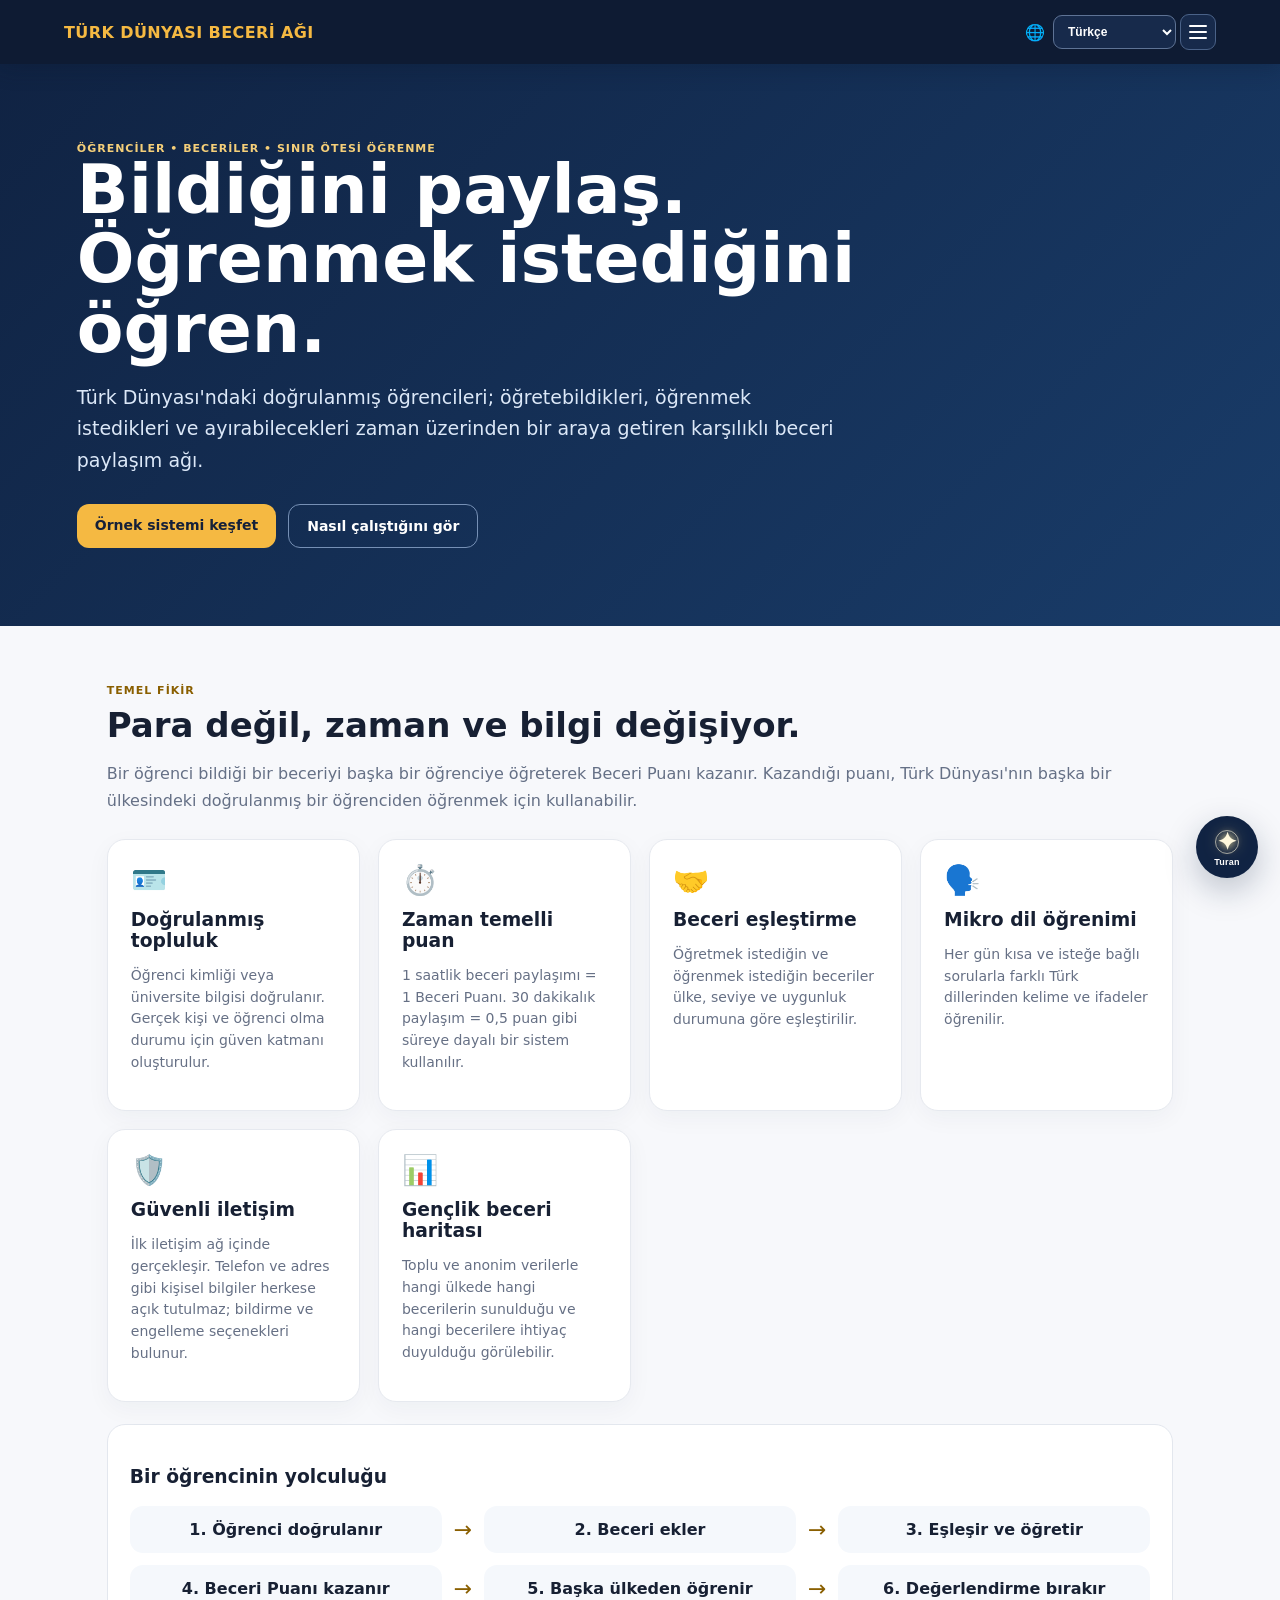
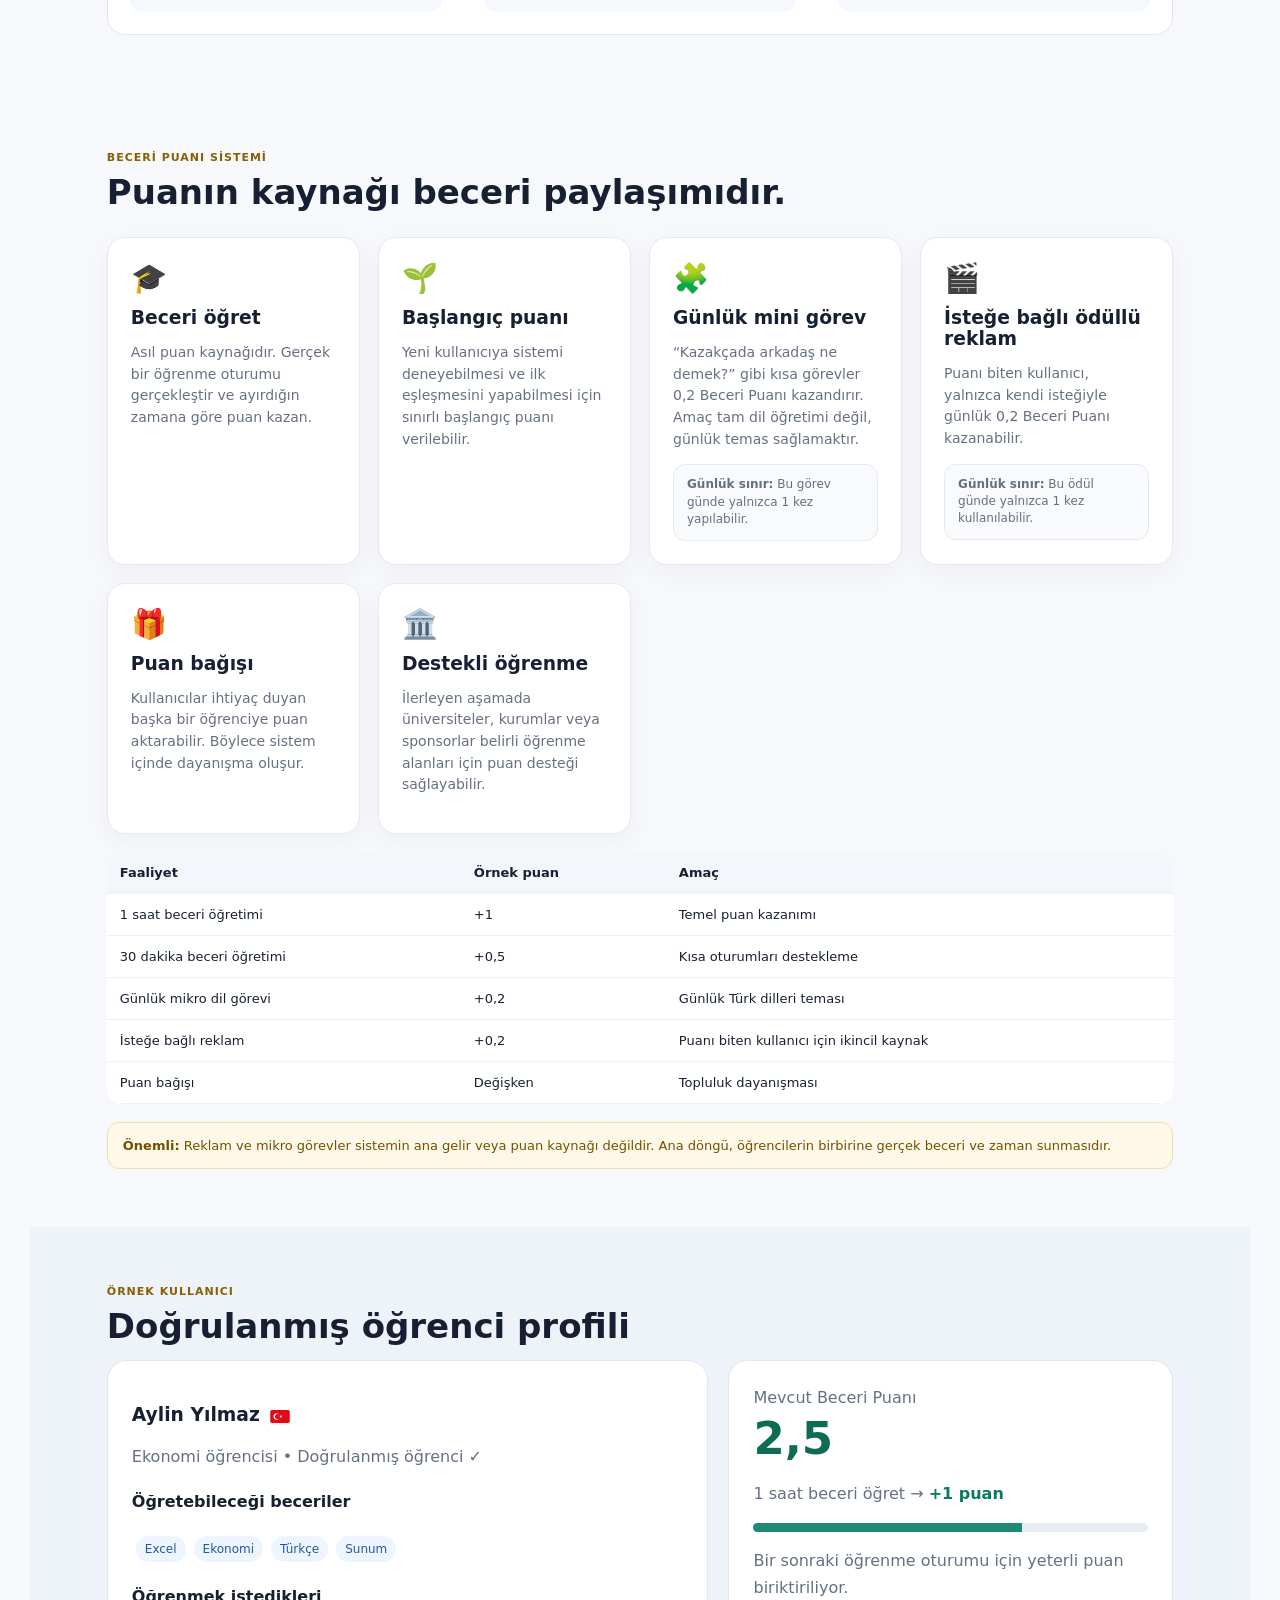
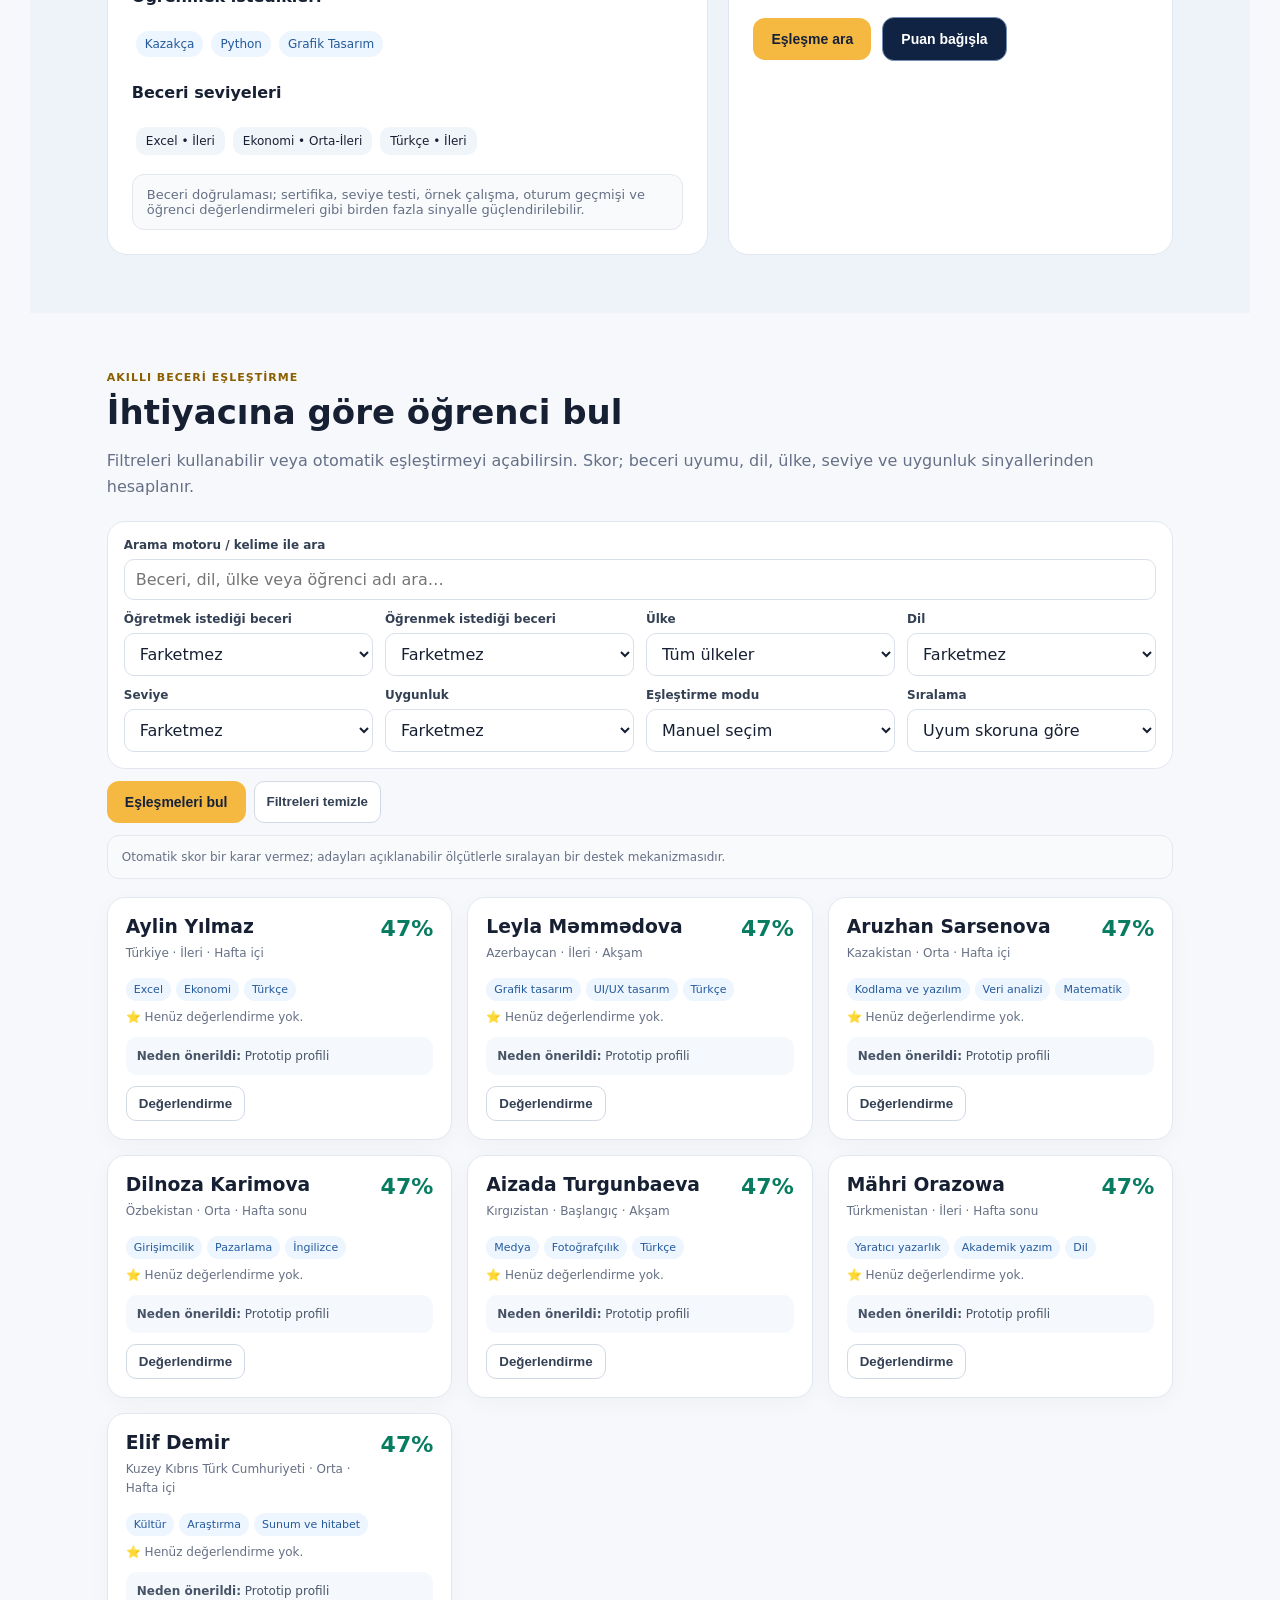
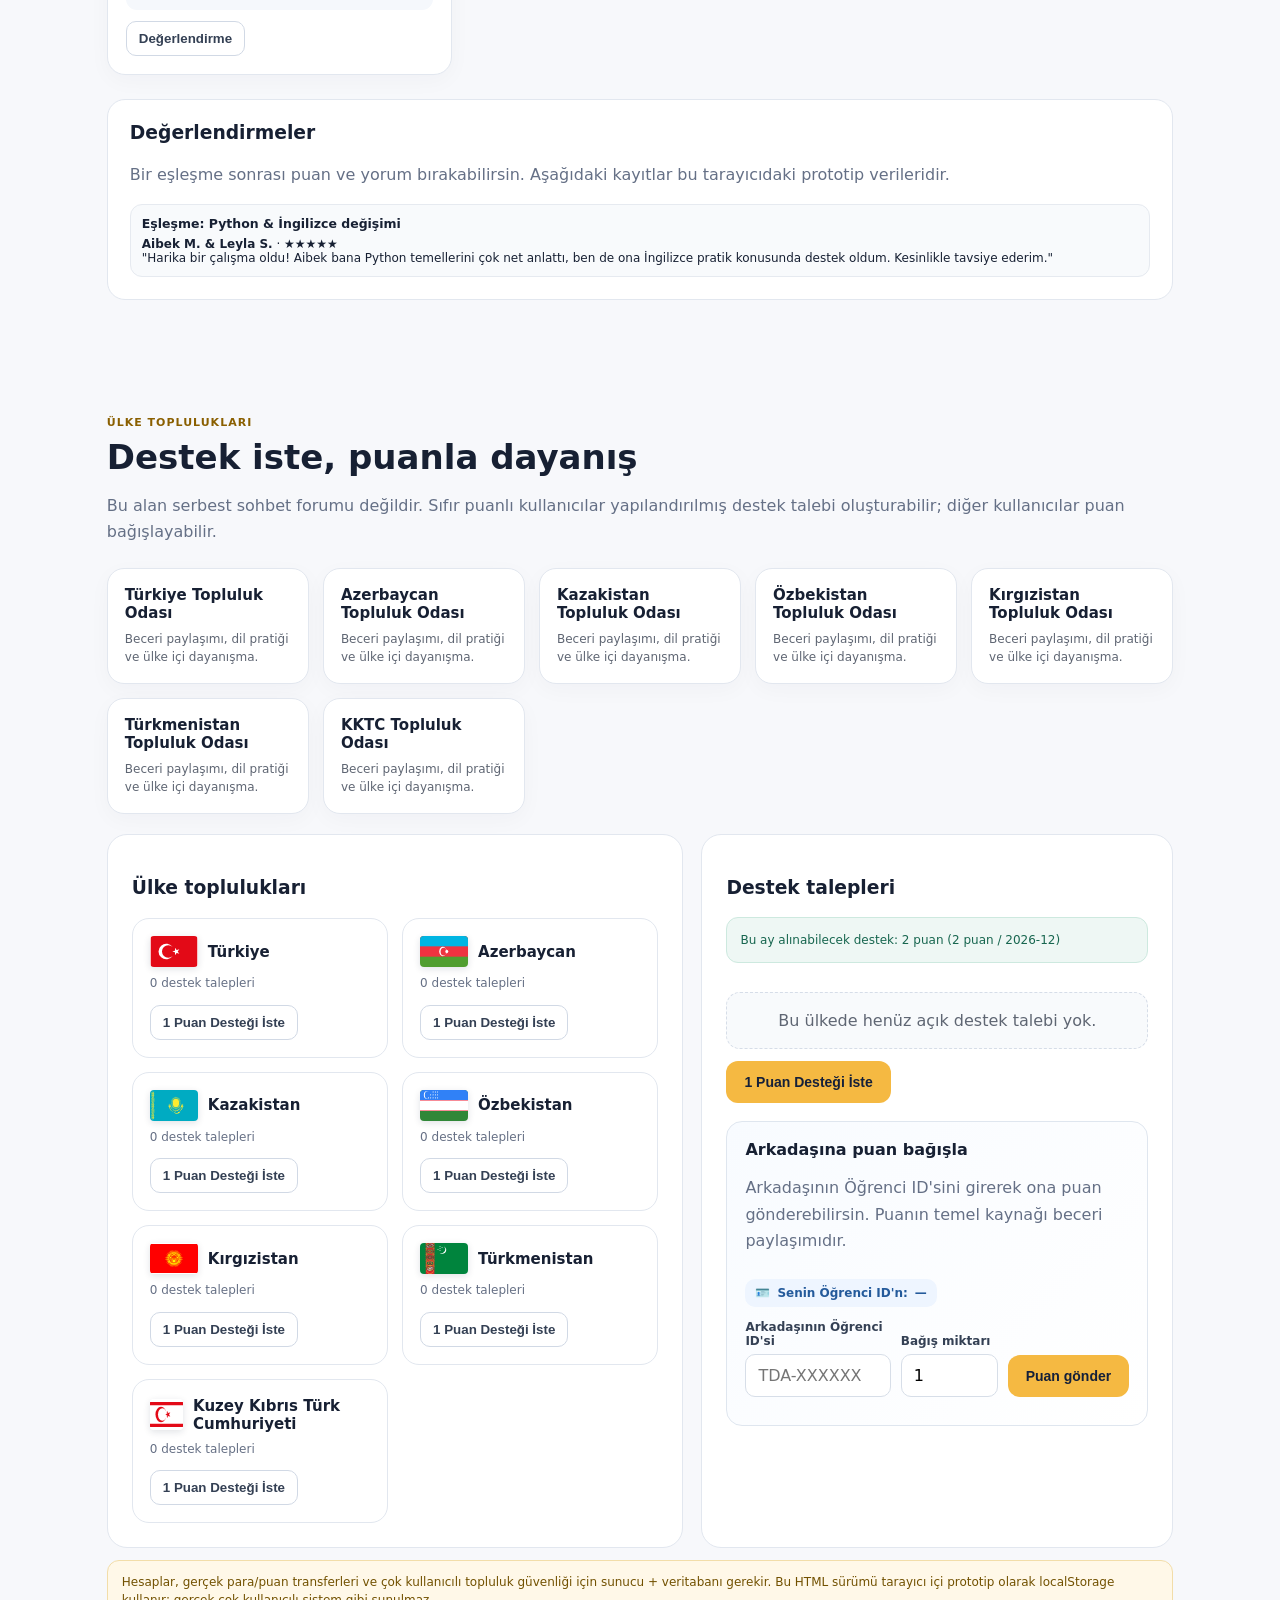
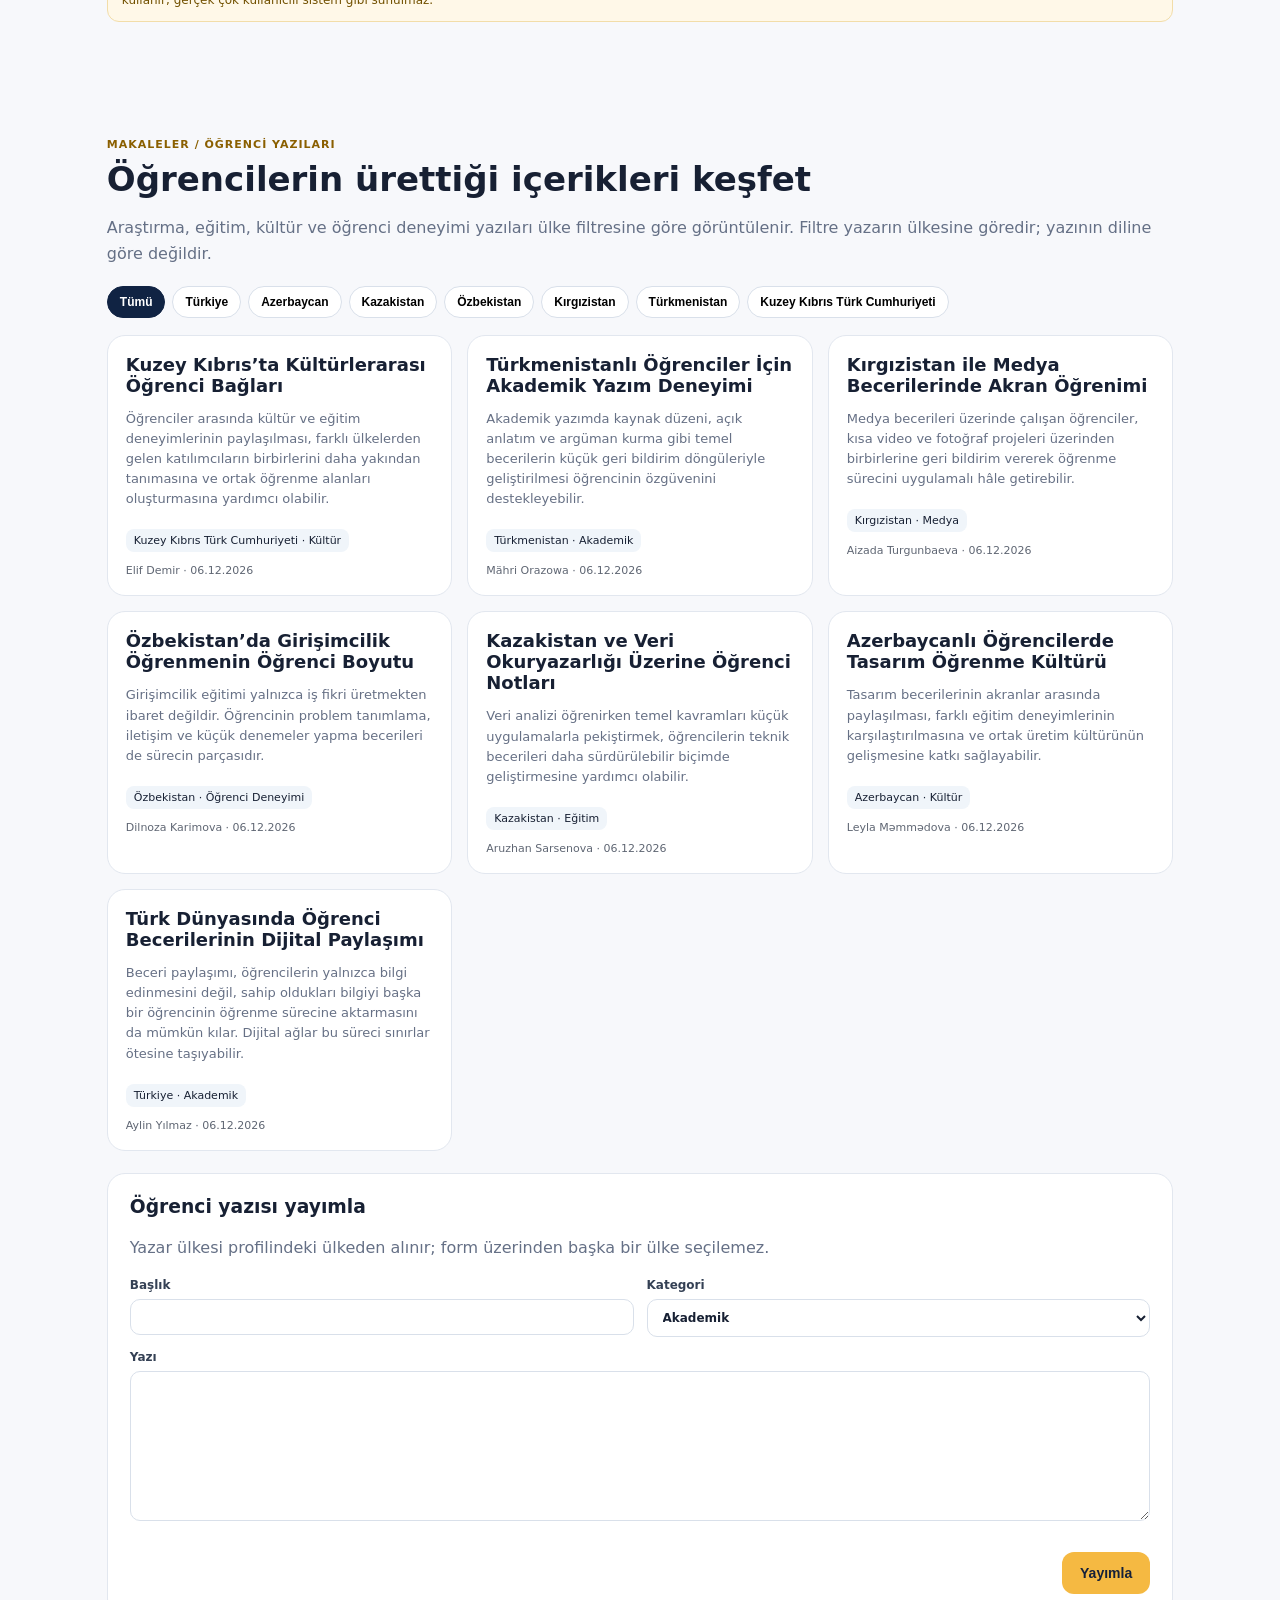
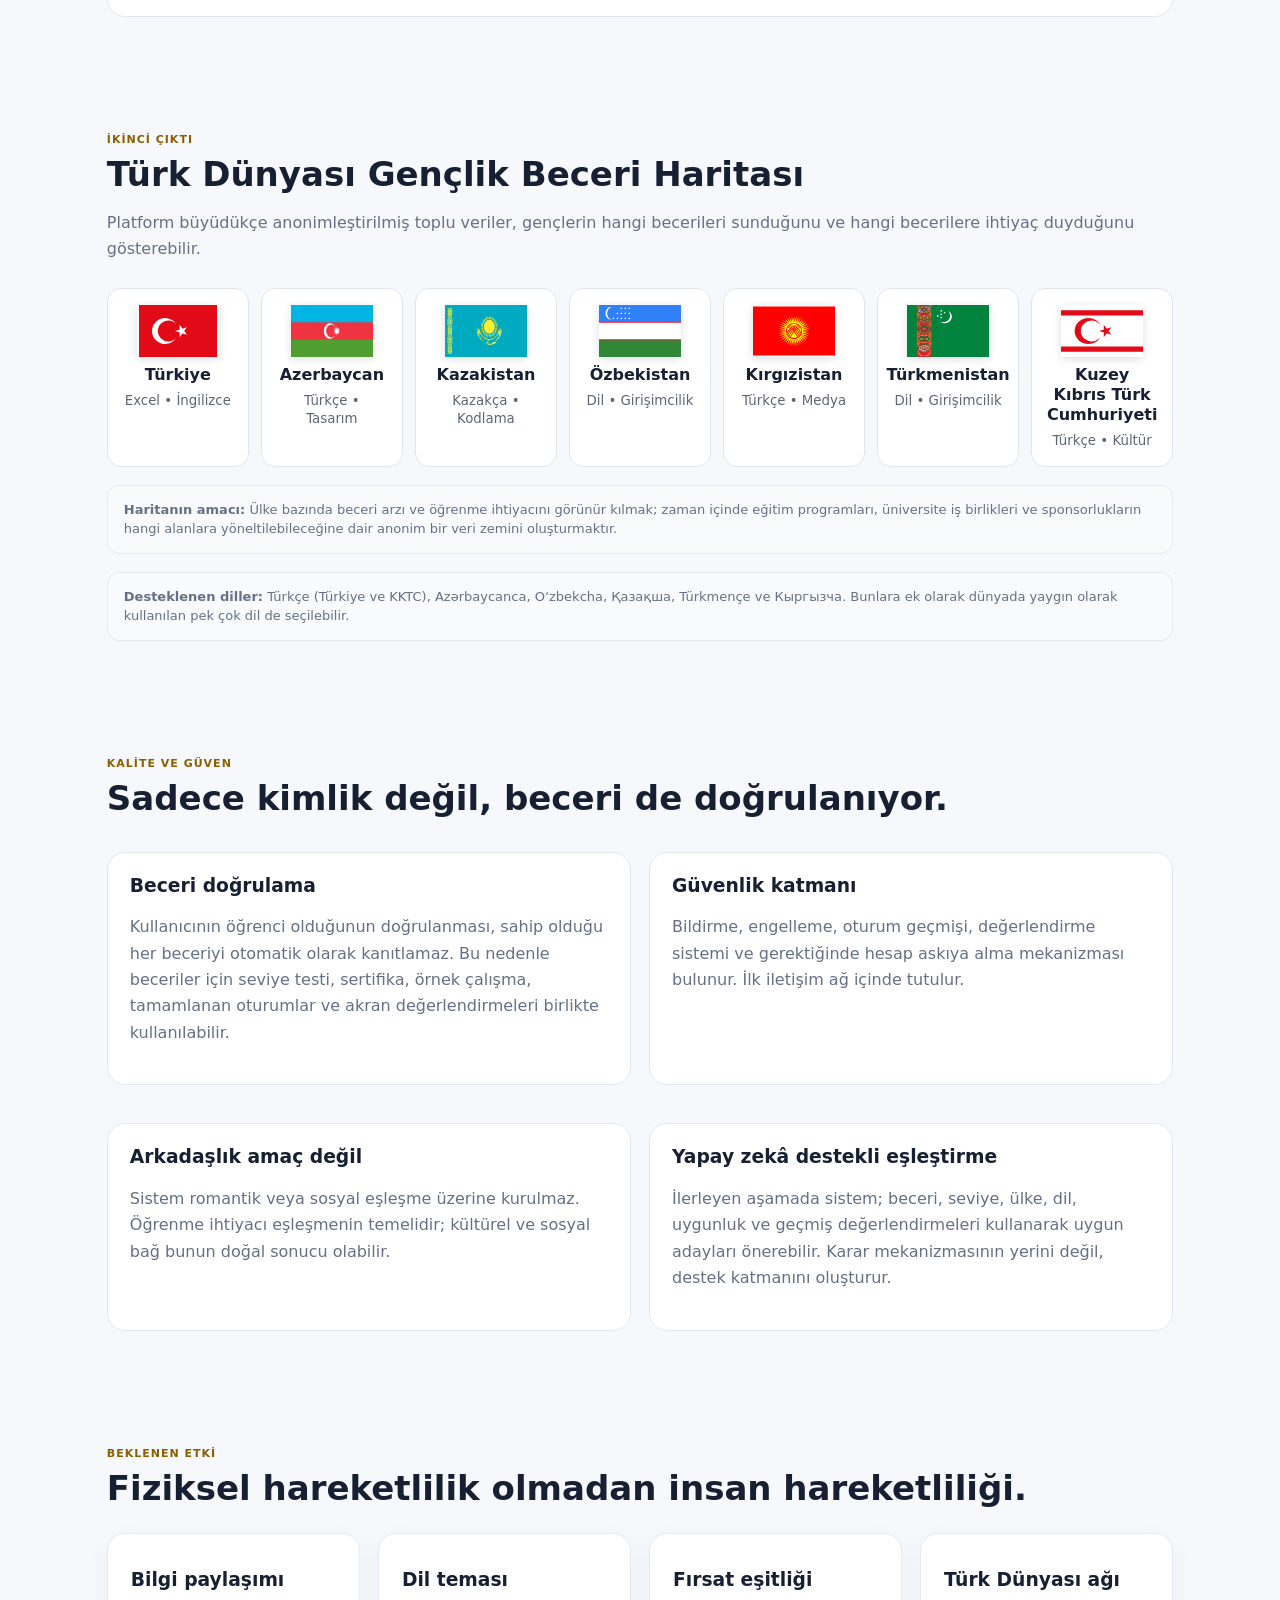
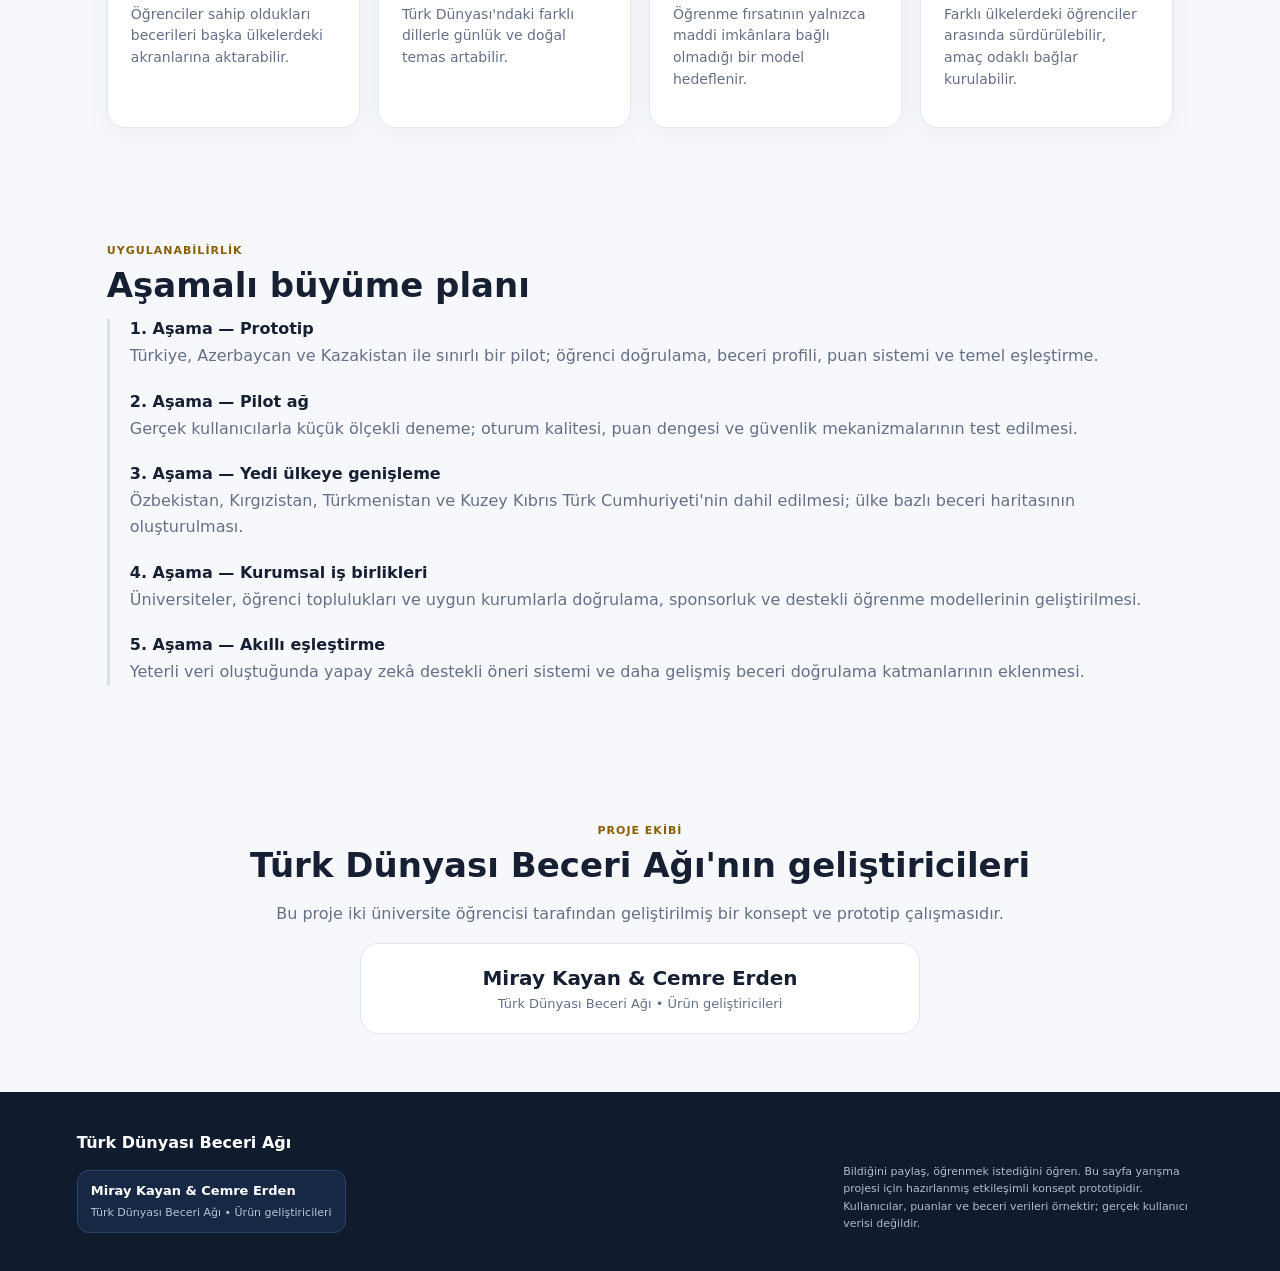
==== commit 67385c78: "Sekme kabugu eklendi: yedi bolum, hizli erisim kartlari, gomulu Turan Co-Authored-By: Claude Opus 5 " ====
--- a/index.html
+++ b/index.html
@@ -29,6 +29,7 @@
 <link rel="stylesheet" href="assets/css/04-assistant.css"/>
 <link rel="stylesheet" href="assets/css/05-responsive.css"/>
 <link rel="stylesheet" href="assets/css/06-features.css"/>
+<link rel="stylesheet" href="assets/css/07-tabs.css"/>
 
 
 </head>
@@ -354,4 +355,5 @@
 <script defer src="assets/js/04-assistant.js"></script>
 <script defer src="assets/js/05-ui-motion.js"></script>
 <script defer src="assets/js/06-rooms.js"></script>
+<script defer src="assets/js/07-tabs.js"></script>
 </body></html>
--- a/assets/css/01-base.css
+++ b/assets/css/01-base.css
@@ -1,3 +1,3 @@
 /* Türk Dünyası Beceri Ağı — temel: sifirlama, tipografi, baslik cubugu, kahraman alani, dugmeler
    Sıra önemlidir: dosyalar index.html icindeki sirayla yuklenir. */
-*{box-sizing:border-box}html{scroll-behavior:smooth}body{margin:0;font-family:Inter,system-ui,-apple-system,"Segoe UI",sans-serif;background:#f7f8fb;color:#172033}header{position:sticky;top:0;z-index:10;background:#0e1b33;color:#fff;padding:16px 5%;display:flex;align-items:center;justify-content:space-between;box-shadow:0 5px 20px #0b17301c}.logo{font-weight:850;letter-spacing:.4px}.logo span{color:#f5b942}nav a{color:#dce5f5;text-decoration:none;margin-left:20px;font-size:13px}section{padding:58px 6%;max-width:1220px;margin:auto}.hero{padding:78px 6%;background:linear-gradient(135deg,#102343,#193c69);color:#fff}.hero h1{font-size:clamp(38px,6vw,68px);max-width:850px;line-height:1.02;margin:0 0 18px}.hero p{font-size:19px;max-width:760px;color:#dce8f8;line-height:1.65}.buttons{display:flex;gap:12px;margin-top:28px;flex-wrap:wrap}.btn{border:0;cursor:pointer;padding:13px 18px;border-radius:12px;text-decoration:none;font-weight:750;display:inline-block;font-size:14px}.primary{background:#f5b942;color:#152039}.secondary{border:1px solid #7690b5;color:white;background:transparent}.eyebrow{color:#b37b0b;font-weight:850;text-transform:uppercase;letter-spacing:1px;font-size:11px}h2{font-size:34px;margin:8px 0 14px}.muted{color:#657086;line-height:1.65}
+*{box-sizing:border-box}html{scroll-behavior:smooth}body{margin:0;font-family:Inter,system-ui,-apple-system,"Segoe UI",sans-serif;background:#f7f8fb;color:#172033}header{position:sticky;top:0;z-index:10;background:#0e1b33;color:#fff;padding:16px 5%;display:flex;align-items:center;justify-content:space-between;box-shadow:0 5px 20px #0b17301c}.logo{font-weight:850;letter-spacing:.4px}.logo span{color:#f5b942}nav a{color:#dce5f5;text-decoration:none;margin-left:20px;font-size:13px}section{padding:58px 6%;max-width:1220px;margin:auto}.hero{padding:78px 6%;background:linear-gradient(135deg,#102343,#193c69);color:#fff}.hero h1{font-size:clamp(38px,6vw,68px);max-width:850px;line-height:1.02;margin:0 0 18px}.hero p{font-size:19px;max-width:760px;color:#dce8f8;line-height:1.65}.buttons{display:flex;gap:12px;margin-top:28px;flex-wrap:wrap}.btn{border:0;cursor:pointer;padding:13px 18px;border-radius:12px;text-decoration:none;font-weight:750;display:inline-block;font-size:14px}.primary{background:#f5b942;color:#152039}.secondary{border:1px solid #7690b5;color:white;background:transparent}.eyebrow{color:#8a5f00;font-weight:850;text-transform:uppercase;letter-spacing:1px;font-size:11px}h2{font-size:34px;margin:8px 0 14px}.muted{color:#657086;line-height:1.65}
--- a/assets/css/02-components.css
+++ b/assets/css/02-components.css
@@ -1,3 +1,3 @@
 /* Türk Dünyası Beceri Ağı — bilesenler: kartlar, tablo, harita, notlar, bagis paneli, zaman cizelgesi, alt bilgi
    Sıra önemlidir: dosyalar index.html icindeki sirayla yuklenir. */
-.cards{display:grid;grid-template-columns:repeat(auto-fit,minmax(220px,1fr));gap:18px;margin-top:25px}.card{background:white;border:1px solid #e6e9ef;border-radius:18px;padding:23px;box-shadow:0 7px 25px #18233b0b}.icon{font-size:29px}.card h3{margin:12px 0 7px}.card p{color:#667085;line-height:1.55;font-size:14px}.demo{background:#eef3f9}.profile{display:grid;grid-template-columns:1.15fr .85fr;gap:20px}.panel{background:white;border:1px solid #e2e7ef;border-radius:20px;padding:24px}.tag{display:inline-block;background:#edf5ff;color:#245a9b;padding:6px 9px;border-radius:20px;margin:4px;font-size:12px}.puan{font-size:45px;font-weight:850;color:#0e6b54}.bar{height:9px;background:#e8edf3;border-radius:20px;overflow:hidden}.bar i{display:block;height:100%;width:68%;background:#1c8b72}.notice{padding:12px 14px;border-radius:12px;background:#f8fafc;border:1px solid #e3e8ef;margin-top:15px;font-size:13px;color:#667085}.steps{display:grid;grid-template-columns:repeat(5,1fr);gap:12px;margin-top:25px}.step{background:#fff;border:1px solid #e4e8ef;border-radius:16px;padding:18px}.num{display:inline-flex;width:30px;height:30px;border-radius:50%;align-items:center;justify-content:center;background:#102343;color:#fff;font-weight:800;margin-bottom:10px}.flow{background:#fff;border:1px solid #e3e7ee;border-radius:18px;padding:22px;margin-top:22px}.flowline{display:grid;grid-template-columns:1fr auto 1fr auto 1fr;align-items:center;gap:12px}.bubble{padding:14px;background:#f5f8fc;border-radius:13px;text-align:center;font-weight:700}.arrow{font-size:22px;color:#b37b0b}.table{width:100%;border-collapse:collapse;margin-top:18px;background:#fff;border-radius:15px;overflow:hidden}.table th,.table td{padding:13px;border-bottom:1px solid #edf0f4;text-align:left;font-size:13px}.table th{background:#f3f6fa}.map{display:grid;grid-template-columns:repeat(7,minmax(115px,1fr));gap:12px;margin-top:25px}.ülke{background:white;border:1px solid #e1e6ee;border-radius:14px;padding:16px;text-align:center;min-height:152px;display:flex;flex-direction:column;align-items:center;justify-content:flex-start}.ülke b{display:block;margin-top:8px;line-height:1.25}.ülke small{display:block;margin-top:7px;color:#7a8497;line-height:1.35}.bayrak{width:82px;height:52px;border-radius:5px;position:relative;overflow:hidden;box-shadow:0 2px 8px #12203726;display:flex;align-items:center;justify-content:center;background:#fff}.bayrak-emoji{font-size:43px;line-height:1;font-family:"Apple Color Emoji","Segoe UI Emoji","Noto Color Emoji",sans-serif}.bayrak-svg{width:82px;height:52px;border-radius:5px;display:block;box-shadow:0 2px 8px #12203726}.bayrak-svg img{width:100%;height:100%;display:block;object-fit:fill}.bayrak-svg svg{width:100%;height:100%;display:block}.mini-flag{display:inline-flex;width:20px;height:13px;vertical-align:-2px;margin-left:4px;border-radius:2px;overflow:hidden;box-shadow:0 1px 3px #12203722}.mini-flag img{width:100%;height:100%;display:block;object-fit:fill}.mini-flag svg{width:100%;height:100%;display:block}.daily-note{margin-top:12px;padding:11px 13px;background:#f8fafc;border:1px solid #e4e9f0;border-radius:12px;color:#667085;font-size:12px;line-height:1.45}.harita-notu{margin-top:18px;padding:14px 16px;background:#f8fafc;border:1px solid #e4e9f0;border-radius:12px;color:#667085;font-size:13px;line-height:1.5}.kutu{background:#fff;border:1px solid #e2e7ef;border-radius:18px;padding:22px;margin-top:20px}.kutu h3{margin-top:0}.grid2{display:grid;grid-template-columns:1fr 1fr;gap:18px}.etiket{display:inline-block;padding:7px 10px;border-radius:10px;background:#f0f5fa;margin:4px;font-size:12px}.yesil{color:#087c60;font-weight:800}.sari{color:#a36b00;font-weight:800}.uyari{background:#fff8e8;border:1px solid #f2dda9;color:#725100;padding:13px 15px;border-radius:12px;font-size:13px;line-height:1.5}.donation-panel{margin-top:18px;padding:18px;border:1px solid #dfe6ef;border-radius:16px;background:linear-gradient(135deg,#f8fbff,#fff)}.donation-panel h4{margin:0 0 7px}.donation-grid{display:grid;grid-template-columns:1.2fr .8fr auto;gap:10px;align-items:end;margin-top:13px}.donation-field{display:flex;flex-direction:column;gap:6px}.donation-field label{font-size:12px;font-weight:800;color:#344054}.donation-field input{width:100%;padding:11px 12px;border:1px solid #d7dee8;border-radius:10px;background:#fff;font:inherit}.student-id-badge{display:inline-flex;align-items:center;gap:7px;margin-top:9px;padding:7px 10px;border-radius:10px;background:#eef5ff;color:#245a9b;font-size:12px;font-weight:800}.donation-status{margin-top:10px;font-size:13px;line-height:1.45}.donation-status.ok{color:#087c60}.donation-status.error{color:#a33b2b}@media(max-width:750px){.donation-grid{grid-template-columns:1fr}}.timeline{border-left:3px solid #d8e0ea;padding-left:20px}.timeline div{margin:0 0 22px}.timeline strong{display:block;margin-bottom:5px}footer{padding:38px 6%;background:#101b2e;color:#aebbd0;font-size:13px;line-height:1.6}@media(max-width:1000px){.map{grid-template-columns:repeat(4,1fr)}.steps{grid-template-columns:repeat(3,1fr)}}@media(max-width:750px){nav{display:none}.profile,.grid2{grid-template-columns:1fr}.hero{padding-top:52px}.steps{grid-template-columns:1fr 1fr}.map{grid-template-columns:repeat(2,1fr)}.flowline{grid-template-columns:1fr}.arrow{transform:rotate(90deg);text-align:center}}
+.cards{display:grid;grid-template-columns:repeat(auto-fit,minmax(220px,1fr));gap:18px;margin-top:25px}.card{background:white;border:1px solid #e6e9ef;border-radius:18px;padding:23px;box-shadow:0 7px 25px #18233b0b}.icon{font-size:29px}.card h3{margin:12px 0 7px}.card p{color:#667085;line-height:1.55;font-size:14px}.demo{background:#eef3f9}.profile{display:grid;grid-template-columns:1.15fr .85fr;gap:20px}.panel{background:white;border:1px solid #e2e7ef;border-radius:20px;padding:24px}.tag{display:inline-block;background:#edf5ff;color:#245a9b;padding:6px 9px;border-radius:20px;margin:4px;font-size:12px}.puan{font-size:45px;font-weight:850;color:#0e6b54}.bar{height:9px;background:#e8edf3;border-radius:20px;overflow:hidden}.bar i{display:block;height:100%;width:68%;background:#1c8b72}.notice{padding:12px 14px;border-radius:12px;background:#f8fafc;border:1px solid #e3e8ef;margin-top:15px;font-size:13px;color:#667085}.steps{display:grid;grid-template-columns:repeat(5,1fr);gap:12px;margin-top:25px}.step{background:#fff;border:1px solid #e4e8ef;border-radius:16px;padding:18px}.num{display:inline-flex;width:30px;height:30px;border-radius:50%;align-items:center;justify-content:center;background:#102343;color:#fff;font-weight:800;margin-bottom:10px}.flow{background:#fff;border:1px solid #e3e7ee;border-radius:18px;padding:22px;margin-top:22px}.flowline{display:grid;grid-template-columns:1fr auto 1fr auto 1fr;align-items:center;gap:12px}.bubble{padding:14px;background:#f5f8fc;border-radius:13px;text-align:center;font-weight:700}.arrow{font-size:22px;color:#8a5f00}.table{width:100%;border-collapse:collapse;margin-top:18px;background:#fff;border-radius:15px;overflow:hidden}.table th,.table td{padding:13px;border-bottom:1px solid #edf0f4;text-align:left;font-size:13px}.table th{background:#f3f6fa}.map{display:grid;grid-template-columns:repeat(7,minmax(115px,1fr));gap:12px;margin-top:25px}.ülke{background:white;border:1px solid #e1e6ee;border-radius:14px;padding:16px;text-align:center;min-height:152px;display:flex;flex-direction:column;align-items:center;justify-content:flex-start}.ülke b{display:block;margin-top:8px;line-height:1.25}.ülke small{display:block;margin-top:7px;color:#5f6673;line-height:1.35}.bayrak{width:82px;height:52px;border-radius:5px;position:relative;overflow:hidden;box-shadow:0 2px 8px #12203726;display:flex;align-items:center;justify-content:center;background:#fff}.bayrak-emoji{font-size:43px;line-height:1;font-family:"Apple Color Emoji","Segoe UI Emoji","Noto Color Emoji",sans-serif}.bayrak-svg{width:82px;height:52px;border-radius:5px;display:block;box-shadow:0 2px 8px #12203726}.bayrak-svg img{width:100%;height:100%;display:block;object-fit:fill}.bayrak-svg svg{width:100%;height:100%;display:block}.mini-flag{display:inline-flex;width:20px;height:13px;vertical-align:-2px;margin-left:4px;border-radius:2px;overflow:hidden;box-shadow:0 1px 3px #12203722}.mini-flag img{width:100%;height:100%;display:block;object-fit:fill}.mini-flag svg{width:100%;height:100%;display:block}.daily-note{margin-top:12px;padding:11px 13px;background:#f8fafc;border:1px solid #e4e9f0;border-radius:12px;color:#667085;font-size:12px;line-height:1.45}.harita-notu{margin-top:18px;padding:14px 16px;background:#f8fafc;border:1px solid #e4e9f0;border-radius:12px;color:#667085;font-size:13px;line-height:1.5}.kutu{background:#fff;border:1px solid #e2e7ef;border-radius:18px;padding:22px;margin-top:20px}.kutu h3{margin-top:0}.grid2{display:grid;grid-template-columns:1fr 1fr;gap:18px}.etiket{display:inline-block;padding:7px 10px;border-radius:10px;background:#f0f5fa;margin:4px;font-size:12px}.yesil{color:#087c60;font-weight:800}.sari{color:#a36b00;font-weight:800}.uyari{background:#fff8e8;border:1px solid #f2dda9;color:#725100;padding:13px 15px;border-radius:12px;font-size:13px;line-height:1.5}.donation-panel{margin-top:18px;padding:18px;border:1px solid #dfe6ef;border-radius:16px;background:linear-gradient(135deg,#f8fbff,#fff)}.donation-panel h4{margin:0 0 7px}.donation-grid{display:grid;grid-template-columns:1.2fr .8fr auto;gap:10px;align-items:end;margin-top:13px}.donation-field{display:flex;flex-direction:column;gap:6px}.donation-field label{font-size:12px;font-weight:800;color:#344054}.donation-field input{width:100%;padding:11px 12px;border:1px solid #d7dee8;border-radius:10px;background:#fff;font:inherit}.student-id-badge{display:inline-flex;align-items:center;gap:7px;margin-top:9px;padding:7px 10px;border-radius:10px;background:#eef5ff;color:#245a9b;font-size:12px;font-weight:800}.donation-status{margin-top:10px;font-size:13px;line-height:1.45}.donation-status.ok{color:#087c60}.donation-status.error{color:#a33b2b}@media(max-width:750px){.donation-grid{grid-template-columns:1fr}}.timeline{border-left:3px solid #d8e0ea;padding-left:20px}.timeline div{margin:0 0 22px}.timeline strong{display:block;margin-bottom:5px}footer{padding:38px 6%;background:#101b2e;color:#aebbd0;font-size:13px;line-height:1.6}@media(max-width:1000px){.map{grid-template-columns:repeat(4,1fr)}.steps{grid-template-columns:repeat(3,1fr)}}@media(max-width:750px){nav{display:none}.profile,.grid2{grid-template-columns:1fr}.hero{padding-top:52px}.steps{grid-template-columns:1fr 1fr}.map{grid-template-columns:repeat(2,1fr)}.flowline{grid-template-columns:1fr}.arrow{transform:rotate(90deg);text-align:center}}
--- a/assets/css/03-forms.css
+++ b/assets/css/03-forms.css
@@ -15,7 +15,7 @@
 .file-meta{display:none;align-items:center;gap:8px;width:100%;padding:9px 11px;background:#fff;border:1px solid #e2e7ef;border-radius:10px;color:#475467;font-size:12px}
 .file-meta.show{display:flex}
 .file-badge{display:inline-flex;align-items:center;justify-content:center;width:28px;height:28px;border-radius:8px;background:#edf5ff;color:#245a9b;font-weight:800}
-.certificate-note{margin-top:8px;font-size:11px;color:#7a8497;line-height:1.45}
+.certificate-note{margin-top:8px;font-size:11px;color:#5f6673;line-height:1.45}
 .developer-footer{display:grid;grid-template-columns:1fr auto;gap:22px;align-items:end;max-width:1220px;margin:auto}
 .developer-list{display:flex;gap:10px;flex-wrap:wrap;margin-top:14px}
 .developer-chip{background:#172844;border:1px solid #2c456a;border-radius:12px;padding:10px 13px;color:#fff;min-width:180px}
@@ -25,6 +25,6 @@
 @media(max-width:750px){.auth-actions{margin-left:6px}.auth-btn{padding:7px 9px}.form-grid,.team{grid-template-columns:1fr}.form-field.full{grid-column:auto}}
 
 /* Geliştirilmiş beceri seçici */
-.skill-picker{border:1px solid #d9e0ea;border-radius:13px;background:#fff;overflow:hidden}.skill-picker-head{display:flex;align-items:center;justify-content:space-between;padding:11px 13px;cursor:pointer;user-select:none}.skill-picker-head strong{font-size:13px}.skill-chevron{font-size:18px;transition:transform .18s}.skill-picker.open .skill-chevron{transform:rotate(180deg)}.skill-picker-body{display:none;border-top:1px solid #edf0f4;padding:12px;background:#fafbfd}.skill-picker.open .skill-picker-body{display:block}.skill-tabs{display:flex;gap:7px;margin-bottom:10px}.skill-tab{border:1px solid #d9e0ea;background:#fff;border-radius:9px;padding:7px 10px;font-size:12px;font-weight:750;cursor:pointer}.skill-tab.active{background:#102343;color:#fff;border-color:#102343}.skill-list{max-height:245px;overflow:auto;display:grid;grid-template-columns:repeat(2,minmax(0,1fr));gap:7px;padding-right:4px}.skill-option{display:flex;align-items:center;gap:7px;padding:7px 8px;border-radius:8px;background:#fff;border:1px solid #edf0f4;font-size:12px;cursor:pointer}.skill-option:hover{background:#f4f7fb}.skill-option input{accent-color:#102343}.skill-other{display:none;margin-top:10px}.skill-other.show{display:flex;gap:8px}.skill-other input{flex:1}.skill-selected{display:flex;flex-wrap:wrap;gap:6px;margin-top:10px}.skill-chip{display:inline-flex;align-items:center;gap:5px;background:#edf5ff;color:#245a9b;border-radius:999px;padding:6px 9px;font-size:11px}.skill-chip button{border:0;background:transparent;color:inherit;cursor:pointer;font-weight:900;padding:0}.skill-hint{font-size:11px;color:#7a8497;margin-top:7px;line-height:1.45}@media(max-width:600px){.skill-list{grid-template-columns:1fr}}
+.skill-picker{border:1px solid #d9e0ea;border-radius:13px;background:#fff;overflow:hidden}.skill-picker-head{display:flex;align-items:center;justify-content:space-between;padding:11px 13px;cursor:pointer;user-select:none}.skill-picker-head strong{font-size:13px}.skill-chevron{font-size:18px;transition:transform .18s}.skill-picker.open .skill-chevron{transform:rotate(180deg)}.skill-picker-body{display:none;border-top:1px solid #edf0f4;padding:12px;background:#fafbfd}.skill-picker.open .skill-picker-body{display:block}.skill-tabs{display:flex;gap:7px;margin-bottom:10px}.skill-tab{border:1px solid #d9e0ea;background:#fff;border-radius:9px;padding:7px 10px;font-size:12px;font-weight:750;cursor:pointer}.skill-tab.active{background:#102343;color:#fff;border-color:#102343}.skill-list{max-height:245px;overflow:auto;display:grid;grid-template-columns:repeat(2,minmax(0,1fr));gap:7px;padding-right:4px}.skill-option{display:flex;align-items:center;gap:7px;padding:7px 8px;border-radius:8px;background:#fff;border:1px solid #edf0f4;font-size:12px;cursor:pointer}.skill-option:hover{background:#f4f7fb}.skill-option input{accent-color:#102343}.skill-other{display:none;margin-top:10px}.skill-other.show{display:flex;gap:8px}.skill-other input{flex:1}.skill-selected{display:flex;flex-wrap:wrap;gap:6px;margin-top:10px}.skill-chip{display:inline-flex;align-items:center;gap:5px;background:#edf5ff;color:#245a9b;border-radius:999px;padding:6px 9px;font-size:11px}.skill-chip button{border:0;background:transparent;color:inherit;cursor:pointer;font-weight:900;padding:0}.skill-hint{font-size:11px;color:#5f6673;margin-top:7px;line-height:1.45}@media(max-width:600px){.skill-list{grid-template-columns:1fr}}
 
-.skill-search{display:flex;gap:8px;margin-bottom:9px}.skill-search input{width:100%;padding:9px 10px;border:1px solid #d9e0ea;border-radius:9px;background:#fff;font-size:12px;outline:none}.skill-count{font-size:10px;color:#7a8497;margin:0 0 7px}
+.skill-search{display:flex;gap:8px;margin-bottom:9px}.skill-search input{width:100%;padding:9px 10px;border:1px solid #d9e0ea;border-radius:9px;background:#fff;font-size:12px;outline:none}.skill-count{font-size:10px;color:#5f6673;margin:0 0 7px}
--- a/assets/css/04-assistant.css
+++ b/assets/css/04-assistant.css
@@ -15,5 +15,5 @@
 @keyframes turanHalo{0%{transform:scale(.88);opacity:.25}50%{transform:scale(1.08);opacity:.65}100%{transform:scale(.88);opacity:.25}}
 @media(max-width:600px){.turan-fab{right:14px;bottom:14px;width:60px;height:60px}}
 
-.turan-fab{position:fixed;right:22px;bottom:22px;width:62px;height:62px;border:0;border-radius:50%;background:#102343;color:#fff;box-shadow:0 12px 32px #10234340;z-index:9999;cursor:pointer;font-weight:900;display:flex;flex-direction:column;align-items:center;justify-content:center;gap:1px}.turan-orb{font-size:23px;line-height:1}.turan-label{font-size:9px}.turan-panel{position:fixed;right:22px;bottom:94px;width:min(390px,calc(100vw - 28px));max-height:min(620px,calc(100vh - 120px));background:#fff;border:1px solid #dfe5ee;border-radius:20px;box-shadow:0 20px 55px #10234330;z-index:9998;overflow:hidden;display:none}.turan-panel.open{display:block}.turan-head{background:#102343;color:#fff;padding:14px 16px;display:flex;align-items:center;justify-content:space-between}.turan-head-main{display:flex;align-items:center;gap:10px}.turan-avatar{width:38px;height:38px;border-radius:50%;display:grid;place-items:center;background:#f5cf79;color:#102343;font-weight:950}.turan-head small{display:block;opacity:.75;margin-top:2px}.turan-close{background:transparent;border:0;color:#fff;font-size:20px;cursor:pointer}.turan-tabs{display:grid;grid-template-columns:1fr 1fr;border-bottom:1px solid #e7ebf1}.turan-tab{border:0;background:#f8fafc;padding:11px 8px;font-weight:800;color:#667085;cursor:pointer}.turan-tab.active{background:#fff;color:#102343;box-shadow:inset 0 -2px 0 #102343}.turan-pane{display:none;padding:14px}.turan-pane.active{display:block}.turan-chat{height:250px;overflow:auto;background:#f8fafc;border:1px solid #e7ebf1;border-radius:14px;padding:10px;display:grid;gap:8px}.turan-msg{padding:9px 11px;border-radius:12px;font-size:12px;line-height:1.45;max-width:90%}.turan-msg.user{justify-self:end;background:#102343;color:#fff}.turan-msg.bot{justify-self:start;background:#fff;border:1px solid #e1e6ee;color:#344054}.turan-input{display:flex;gap:7px;margin-top:9px}.turan-input input,.turan-detector textarea{width:100%;border:1px solid #d9e0ea;border-radius:10px;padding:10px;font:inherit;box-sizing:border-box}.turan-input button,.turan-check{border:0;border-radius:10px;background:#102343;color:#fff;padding:0 13px;font-weight:800;cursor:pointer}.turan-detector textarea{min-height:145px;resize:vertical}.turan-detector-actions{display:flex;gap:7px;margin-top:8px}.turan-detector-actions button{padding:9px 11px}.turan-detector-clear{background:#eef2f7;color:#344054;border:1px solid #dbe2eb;border-radius:10px;font-weight:800;cursor:pointer}.turan-result{margin-top:10px;padding:11px;border-radius:12px;background:#f8fafc;border:1px solid #e3e8ef;font-size:12px;line-height:1.45}.turan-disclaimer{margin-top:8px;font-size:10px;color:#7a8497;line-height:1.4}@media(max-width:600px){.turan-fab{right:14px;bottom:14px;width:56px;height:56px}.turan-panel{right:10px;bottom:80px;width:calc(100vw - 20px)}}
+.turan-fab{position:fixed;right:22px;bottom:22px;width:62px;height:62px;border:0;border-radius:50%;background:#102343;color:#fff;box-shadow:0 12px 32px #10234340;z-index:9999;cursor:pointer;font-weight:900;display:flex;flex-direction:column;align-items:center;justify-content:center;gap:1px}.turan-orb{font-size:23px;line-height:1}.turan-label{font-size:9px}.turan-panel{position:fixed;right:22px;bottom:94px;width:min(390px,calc(100vw - 28px));max-height:min(620px,calc(100vh - 120px));background:#fff;border:1px solid #dfe5ee;border-radius:20px;box-shadow:0 20px 55px #10234330;z-index:9998;overflow:hidden;display:none}.turan-panel.open{display:block}.turan-head{background:#102343;color:#fff;padding:14px 16px;display:flex;align-items:center;justify-content:space-between}.turan-head-main{display:flex;align-items:center;gap:10px}.turan-avatar{width:38px;height:38px;border-radius:50%;display:grid;place-items:center;background:#f5cf79;color:#102343;font-weight:950}.turan-head small{display:block;opacity:.75;margin-top:2px}.turan-close{background:transparent;border:0;color:#fff;font-size:20px;cursor:pointer}.turan-tabs{display:grid;grid-template-columns:1fr 1fr;border-bottom:1px solid #e7ebf1}.turan-tab{border:0;background:#f8fafc;padding:11px 8px;font-weight:800;color:#667085;cursor:pointer}.turan-tab.active{background:#fff;color:#102343;box-shadow:inset 0 -2px 0 #102343}.turan-pane{display:none;padding:14px}.turan-pane.active{display:block}.turan-chat{height:250px;overflow:auto;background:#f8fafc;border:1px solid #e7ebf1;border-radius:14px;padding:10px;display:grid;gap:8px}.turan-msg{padding:9px 11px;border-radius:12px;font-size:12px;line-height:1.45;max-width:90%}.turan-msg.user{justify-self:end;background:#102343;color:#fff}.turan-msg.bot{justify-self:start;background:#fff;border:1px solid #e1e6ee;color:#344054}.turan-input{display:flex;gap:7px;margin-top:9px}.turan-input input,.turan-detector textarea{width:100%;border:1px solid #d9e0ea;border-radius:10px;padding:10px;font:inherit;box-sizing:border-box}.turan-input button,.turan-check{border:0;border-radius:10px;background:#102343;color:#fff;padding:0 13px;font-weight:800;cursor:pointer}.turan-detector textarea{min-height:145px;resize:vertical}.turan-detector-actions{display:flex;gap:7px;margin-top:8px}.turan-detector-actions button{padding:9px 11px}.turan-detector-clear{background:#eef2f7;color:#344054;border:1px solid #dbe2eb;border-radius:10px;font-weight:800;cursor:pointer}.turan-result{margin-top:10px;padding:11px;border-radius:12px;background:#f8fafc;border:1px solid #e3e8ef;font-size:12px;line-height:1.45}.turan-disclaimer{margin-top:8px;font-size:10px;color:#5f6673;line-height:1.4}@media(max-width:600px){.turan-fab{right:14px;bottom:14px;width:56px;height:56px}.turan-panel{right:10px;bottom:80px;width:calc(100vw - 20px)}}
 :focus-visible{outline:3px solid #f5b942;outline-offset:2px;border-radius:4px}.primary:focus-visible,.auth-btn.register:focus-visible,.turan-fab:focus-visible{outline-color:#0e1b33}.skip-link{position:fixed;left:-9999px;top:0;background:#0e1b33;color:#fff;padding:10px 18px;z-index:2000;border-radius:0 0 8px 0;font-weight:750;text-decoration:none}.skip-link:focus{left:0;top:0}@media (prefers-reduced-motion: reduce){*,*::before,*::after{animation-duration:.01ms !important;animation-iteration-count:1 !important;transition-duration:.01ms !important;scroll-behavior:auto !important}html{scroll-behavior:auto !important}}
--- a/assets/css/06-features.css
+++ b/assets/css/06-features.css
@@ -10,6 +10,45 @@
 .feature-note{padding:12px 14px;border-radius:12px;background:#f8fafc;border:1px solid #e3e8ef;color:#667085;font-size:12px;line-height:1.5;margin-top:12px}.backend-note{background:#fff8e8;border:1px solid #f2dda9;color:#725100}
 .country-grid{display:grid;grid-template-columns:repeat(auto-fit,minmax(190px,1fr));gap:14px;margin-top:20px}.country-card{background:#fff;border:1px solid #e2e7ef;border-radius:17px;padding:17px}.country-card.active{border-color:#f5b942;box-shadow:0 0 0 2px #f5b94233}.country-head{display:flex;align-items:center;gap:10px}.country-flag{width:48px;height:31px;border-radius:4px;overflow:hidden;box-shadow:0 2px 7px #12203720;object-fit:fill}.country-card h3{margin:0;font-size:15px}.country-stat{font-size:12px;color:#667085;margin-top:8px;line-height:1.45}.country-card button{margin-top:12px}
 .community-layout{display:grid;grid-template-columns:1.1fr .9fr;gap:18px;margin-top:20px}.request-list{display:grid;gap:10px;margin-top:14px}.request-card{border:1px solid #e2e7ef;border-radius:14px;padding:13px;background:#fff;display:flex;align-items:center;justify-content:space-between;gap:10px}.request-card small{color:#667085;display:block;margin-top:4px}.request-actions{display:flex;gap:7px;flex-wrap:wrap}.limit-box{background:#eef7f4;border:1px solid #cde9df;color:#17664f;padding:13px;border-radius:12px;font-size:12px;line-height:1.5}
-.article-tabs{display:flex;gap:7px;flex-wrap:wrap;margin-top:18px}.article-tab{border:1px solid #d9e0ea;background:#fff;border-radius:999px;padding:8px 12px;font-size:12px;font-weight:750;cursor:pointer}.article-tab.active{background:#102343;color:#fff;border-color:#102343}.article-grid{display:grid;grid-template-columns:repeat(auto-fit,minmax(270px,1fr));gap:15px;margin-top:17px}.article-card{background:#fff;border:1px solid #e2e7ef;border-radius:18px;padding:18px}.article-card h3{margin:0 0 7px;font-size:18px}.article-card p{color:#667085;font-size:13px;line-height:1.55}.article-byline{font-size:11px;color:#7a8497;margin-top:12px}.article-country{display:inline-block;background:#f0f5fa;padding:5px 8px;border-radius:8px;margin-top:7px;font-size:11px}.feature-form{display:grid;grid-template-columns:1fr 1fr;gap:13px}.feature-form .full{grid-column:1/-1}.feature-form label{display:flex;flex-direction:column;gap:7px;font-size:12px;font-weight:750;color:#344054}.feature-form textarea{min-height:150px;resize:vertical}.ai-box{background:#fff;border:1px solid #e2e7ef;border-radius:18px;padding:18px;margin-top:18px}.ai-messages{min-height:150px;max-height:350px;overflow:auto;background:#f8fafc;border:1px solid #e8edf3;border-radius:14px;padding:12px;display:grid;gap:10px}.ai-msg{padding:10px 12px;border-radius:12px;font-size:13px;line-height:1.5;max-width:90%}.ai-msg.user{justify-self:end;background:#102343;color:#fff}.ai-msg.bot{justify-self:start;background:#fff;border:1px solid #e2e7ef;color:#344054}.ai-input-row{display:flex;gap:8px;margin-top:10px}.ai-input-row input{flex:1;border:1px solid #d9e0ea;border-radius:10px;padding:11px;font:inherit}.rating-row{display:flex;align-items:center;gap:5px;margin-top:9px}.star-btn{border:0;background:transparent;cursor:pointer;font-size:21px;padding:0;opacity:.45}.star-btn.selected,.star-btn:hover{opacity:1}.review-list{display:grid;gap:9px;margin-top:12px}.review-item{background:#f8fafc;border:1px solid #e6eaf0;border-radius:12px;padding:11px;font-size:12px}.empty-state{padding:18px;text-align:center;color:#7a8497;background:#f8fafc;border:1px dashed #d6dde8;border-radius:14px;margin-top:15px}
+.article-tabs{display:flex;gap:7px;flex-wrap:wrap;margin-top:18px}.article-tab{border:1px solid #d9e0ea;background:#fff;border-radius:999px;padding:8px 12px;font-size:12px;font-weight:750;cursor:pointer}.article-tab.active{background:#102343;color:#fff;border-color:#102343}.article-grid{display:grid;grid-template-columns:repeat(auto-fit,minmax(270px,1fr));gap:15px;margin-top:17px}.article-card{background:#fff;border:1px solid #e2e7ef;border-radius:18px;padding:18px}.article-card h3{margin:0 0 7px;font-size:18px}.article-card p{color:#667085;font-size:13px;line-height:1.55}.article-byline{font-size:11px;color:#5f6673;margin-top:12px}.article-country{display:inline-block;background:#f0f5fa;padding:5px 8px;border-radius:8px;margin-top:7px;font-size:11px}.feature-form{display:grid;grid-template-columns:1fr 1fr;gap:13px}.feature-form .full{grid-column:1/-1}.feature-form label{display:flex;flex-direction:column;gap:7px;font-size:12px;font-weight:750;color:#344054}.feature-form textarea{min-height:150px;resize:vertical}.ai-box{background:#fff;border:1px solid #e2e7ef;border-radius:18px;padding:18px;margin-top:18px}.ai-messages{min-height:150px;max-height:350px;overflow:auto;background:#f8fafc;border:1px solid #e8edf3;border-radius:14px;padding:12px;display:grid;gap:10px}.ai-msg{padding:10px 12px;border-radius:12px;font-size:13px;line-height:1.5;max-width:90%}.ai-msg.user{justify-self:end;background:#102343;color:#fff}.ai-msg.bot{justify-self:start;background:#fff;border:1px solid #e2e7ef;color:#344054}.ai-input-row{display:flex;gap:8px;margin-top:10px}.ai-input-row input{flex:1;border:1px solid #d9e0ea;border-radius:10px;padding:11px;font:inherit}.rating-row{display:flex;align-items:center;gap:5px;margin-top:9px}.star-btn{border:0;background:transparent;cursor:pointer;font-size:21px;padding:0;opacity:.45}.star-btn.selected,.star-btn:hover{opacity:1}.review-list{display:grid;gap:9px;margin-top:12px}.review-item{background:#f8fafc;border:1px solid #e6eaf0;border-radius:12px;padding:11px;font-size:12px}.empty-state{padding:18px;text-align:center;color:#5f6673;background:#f8fafc;border:1px dashed #d6dde8;border-radius:14px;margin-top:15px}
 @media(max-width:900px){.feature-toolbar{grid-template-columns:1fr 1fr}.community-layout{grid-template-columns:1fr}}
 @media(max-width:600px){.feature-toolbar,.feature-form{grid-template-columns:1fr}.feature-form .full{grid-column:auto}.ai-input-row{flex-direction:column}.country-grid{grid-template-columns:1fr 1fr}}
+
+/* ===== Arama alanı, topluluk odaları, örnek değerlendirme ===== */
+.search-field{grid-column:1/-1}
+.search-field input{width:100%}
+
+.community-rooms-grid{display:grid;grid-template-columns:repeat(auto-fit,minmax(190px,1fr));gap:14px;margin:22px 0 4px}
+.community-room-card{
+  background:#fff;border:1px solid #e2e7ef;border-radius:17px;padding:17px;
+  box-shadow:0 6px 22px #18233b08;cursor:pointer;
+  transition:transform .18s ease,box-shadow .18s ease,border-color .18s ease;
+}
+.community-room-card:hover,.community-room-card:focus-visible{
+  transform:translateY(-2px);box-shadow:0 12px 28px #18233b18;border-color:#c9d4e6;outline:2px solid #8a5f00;outline-offset:2px;
+}
+.community-room-card h3{margin:0 0 8px;font-size:15px}
+.community-room-card p{margin:0;color:#5f6673;font-size:12px;line-height:1.5}
+
+.community-modal-backdrop{position:fixed;inset:0;z-index:10000;display:none;align-items:center;justify-content:center;padding:20px;background:#081225b8}
+.community-modal-backdrop.open{display:flex}
+.community-modal{width:min(560px,100%);max-height:85vh;overflow:auto;background:#fff;border-radius:20px;box-shadow:0 25px 80px #08122566;padding:22px}
+.community-modal-head{display:flex;align-items:center;justify-content:space-between;gap:12px;margin-bottom:16px}
+.community-modal-head h2{margin:0;font-size:24px}
+.community-modal-close{border:0;background:#eef2f7;color:#172033;width:36px;height:36px;border-radius:50%;font-size:22px;cursor:pointer}
+.community-modal-close:hover{background:#dde5ef}
+.community-chat{display:grid;gap:9px;max-height:270px;overflow:auto;padding:12px;background:#f8fafc;border:1px solid #e7ebf1;border-radius:14px}
+.community-message{max-width:88%;padding:10px 12px;border-radius:12px;background:#fff;border:1px solid #e2e7ef;color:#344054;font-size:13px;line-height:1.45}
+.community-message.user{justify-self:end;background:#102343;color:#fff;border-color:#102343}
+.community-ready-messages{display:grid;gap:8px;margin-top:14px}
+.community-ready-message{border:1px solid #d9e0ea;background:#fff;color:#344054;border-radius:10px;padding:10px 12px;text-align:left;font:inherit;font-size:12.5px;cursor:pointer}
+.community-ready-message:hover,.community-ready-message:focus-visible{border-color:#8a5f00;background:#fffaf0}
+
+.review-item-head{margin-bottom:6px;font-size:12.5px}
+.review-item-head strong{color:#172033}
+
+@media(max-width:600px){
+  .community-rooms-grid{grid-template-columns:1fr 1fr;gap:10px}
+  .community-room-card{padding:14px;border-radius:14px}
+  .community-modal{padding:18px;border-radius:16px}
+}
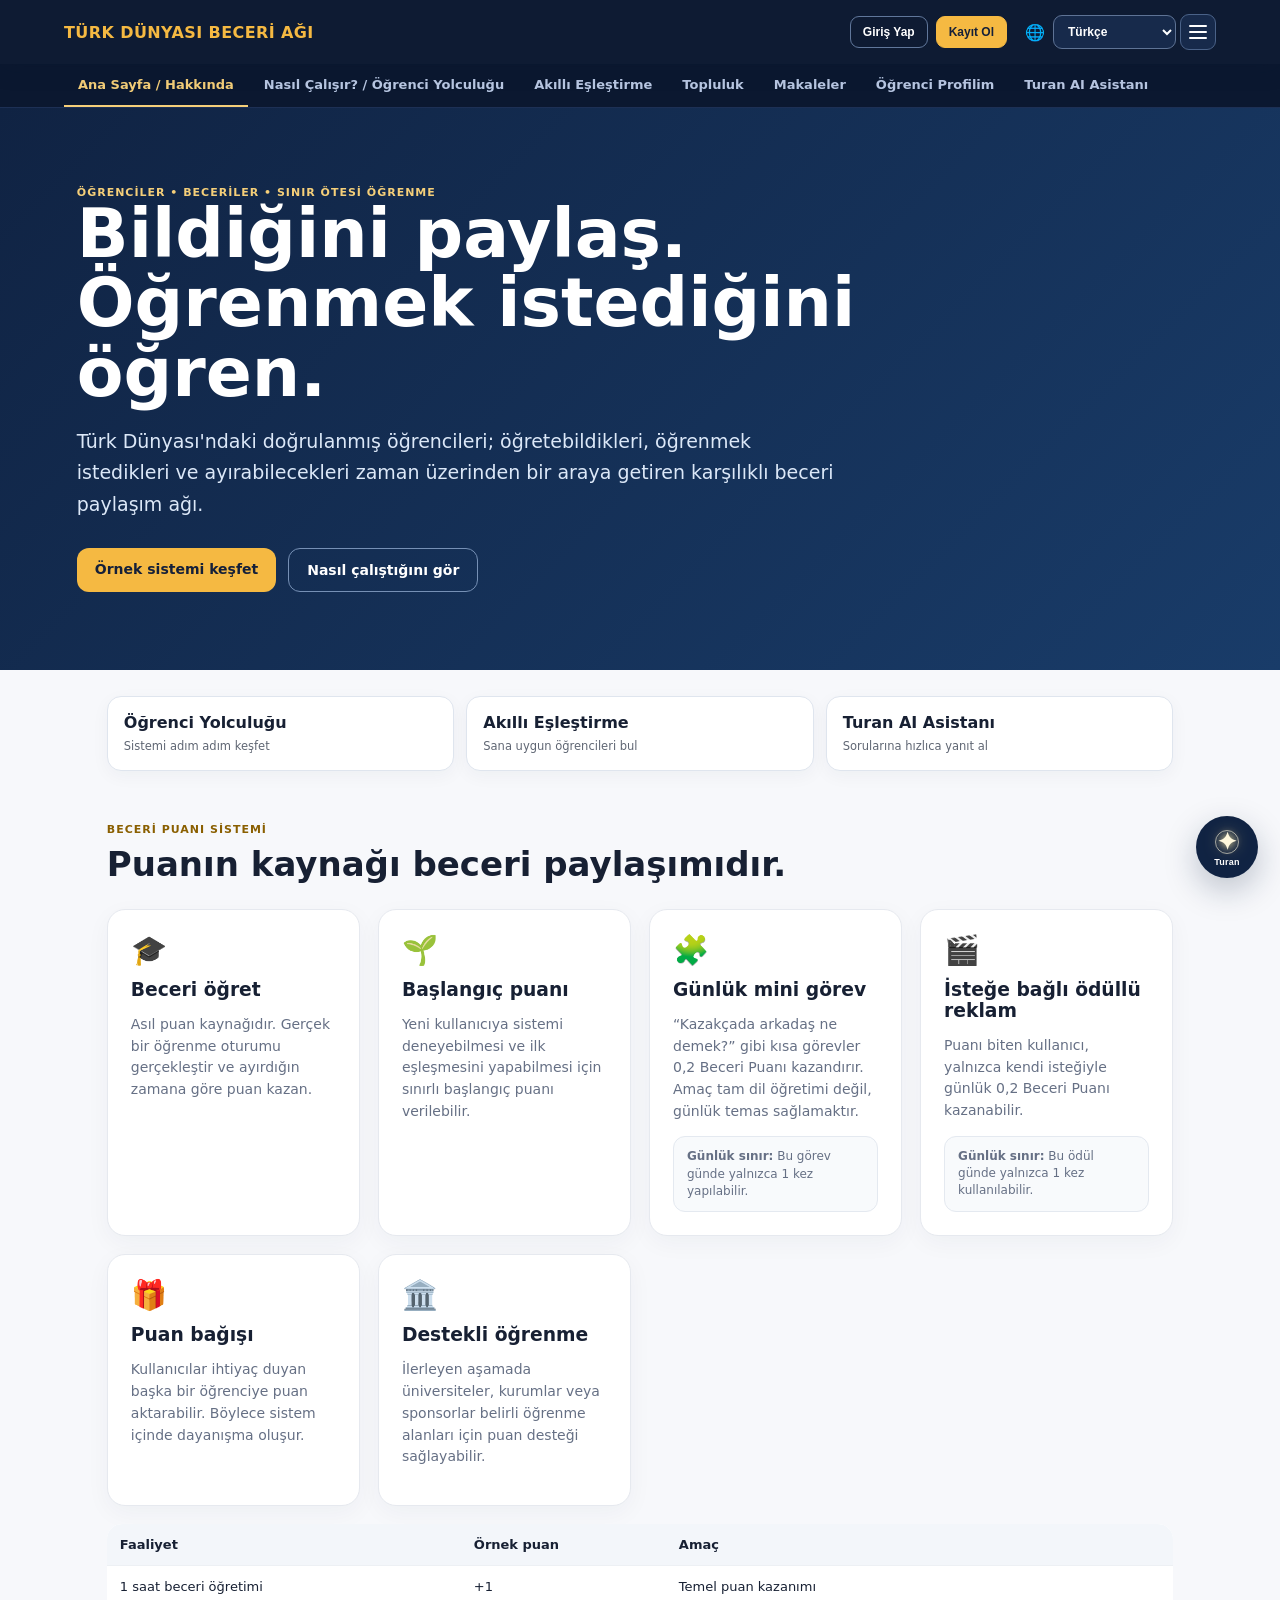
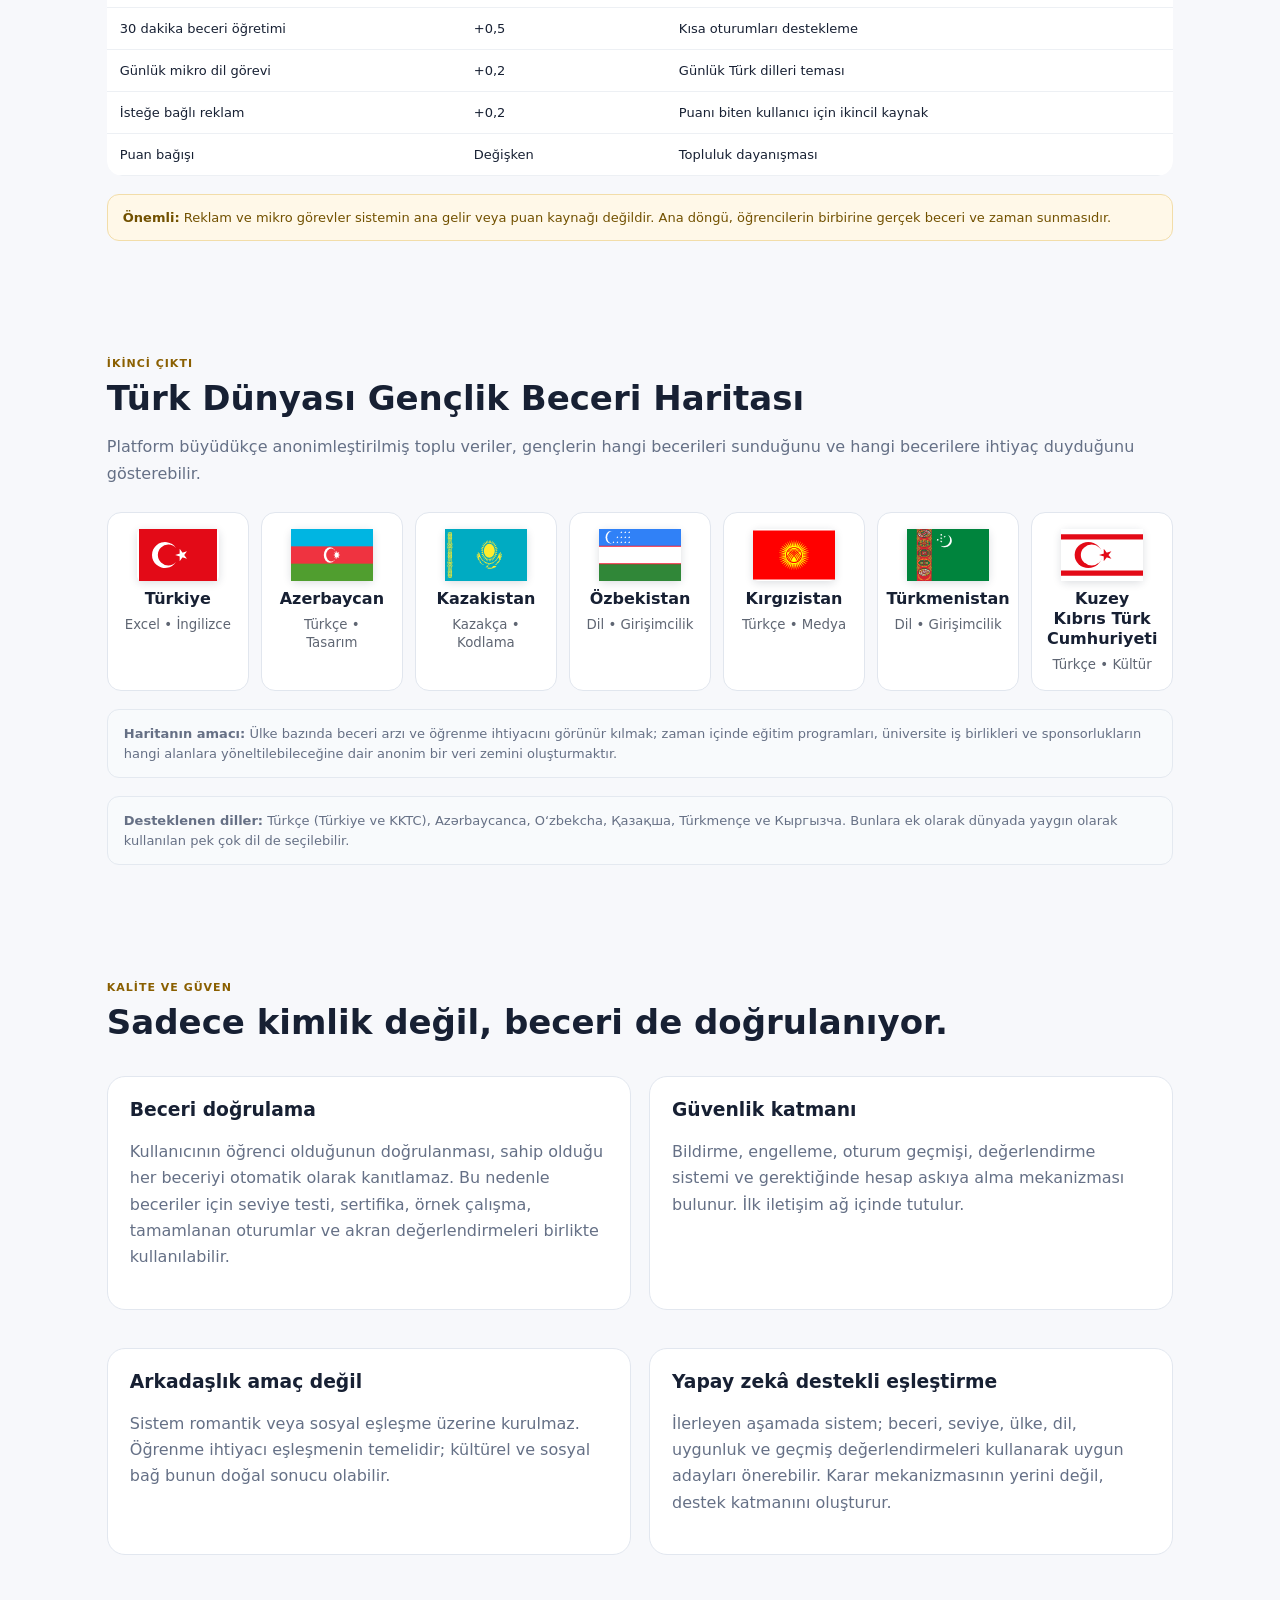
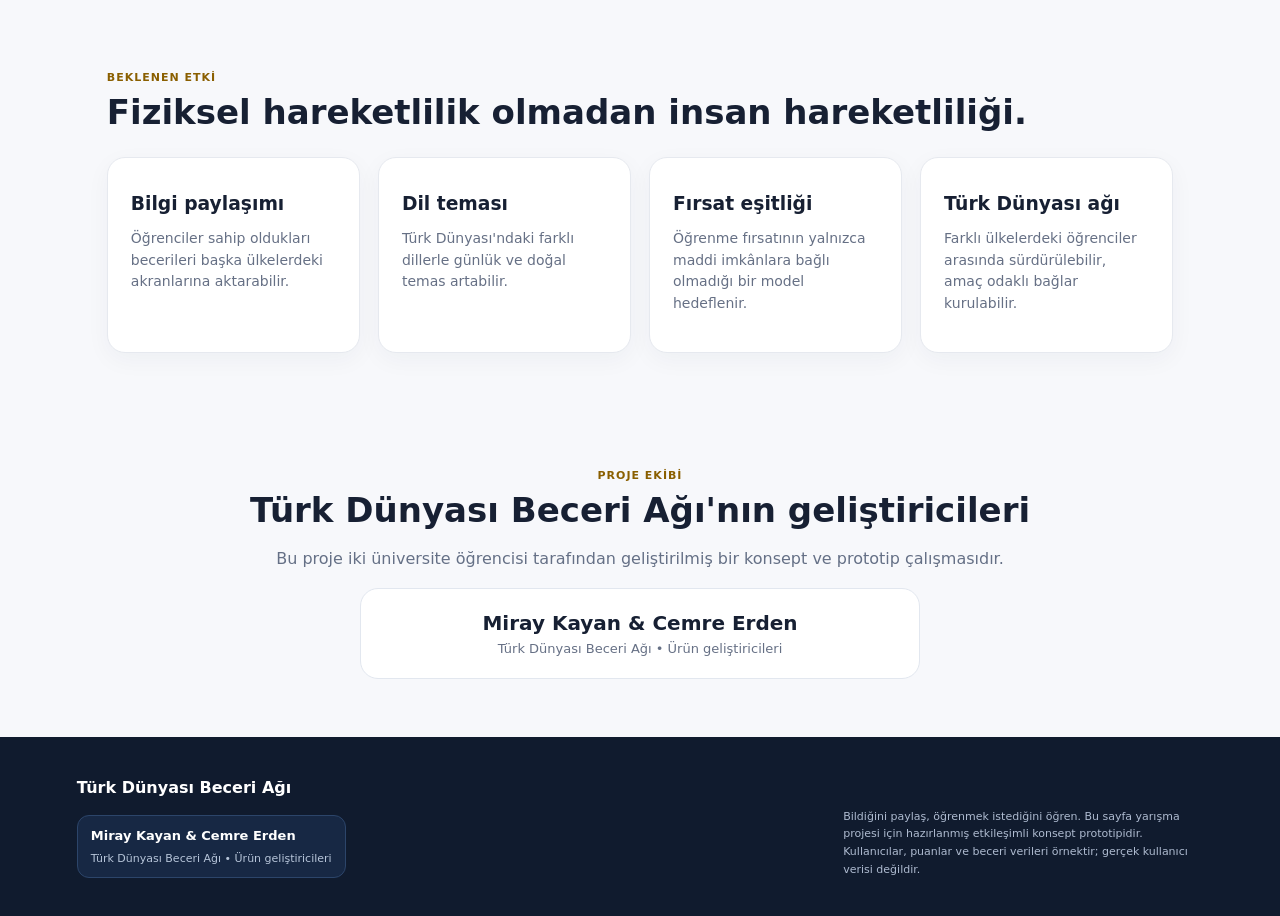
==== commit befbfd6e: "Varlik baglantilarina surum etiketi: tarayici eski dosyayi 10 dakika onbellekten vermesin Co-Authore" ====
--- a/index.html
+++ b/index.html
@@ -23,13 +23,13 @@
 <link rel="canonical" href="https://suulliish.github.io/turk-beceri-agi/"/>
 <link rel="icon" type="image/svg+xml" href="assets/favicon.svg"/>
 <link rel="apple-touch-icon" href="assets/apple-touch-icon.png"/>
-<link rel="stylesheet" href="assets/css/01-base.css"/>
-<link rel="stylesheet" href="assets/css/02-components.css"/>
-<link rel="stylesheet" href="assets/css/03-forms.css"/>
-<link rel="stylesheet" href="assets/css/04-assistant.css"/>
-<link rel="stylesheet" href="assets/css/05-responsive.css"/>
-<link rel="stylesheet" href="assets/css/06-features.css"/>
-<link rel="stylesheet" href="assets/css/07-tabs.css"/>
+<link rel="stylesheet" href="assets/css/01-base.css?v=20260921"/>
+<link rel="stylesheet" href="assets/css/02-components.css?v=20260921"/>
+<link rel="stylesheet" href="assets/css/03-forms.css?v=20260921"/>
+<link rel="stylesheet" href="assets/css/04-assistant.css?v=20260921"/>
+<link rel="stylesheet" href="assets/css/05-responsive.css?v=20260921"/>
+<link rel="stylesheet" href="assets/css/06-features.css?v=20260921"/>
+<link rel="stylesheet" href="assets/css/07-tabs.css?v=20260921"/>
 
 
 </head>
@@ -349,11 +349,11 @@
 </div>
 </div>
 <button aria-label="Yukarı çık" class="back-to-top-btn" data-i18n-aria="backToTop" id="backToTopBtn" type="button">↑</button>
-<script defer src="assets/js/01-ui-shell.js"></script>
-<script defer src="assets/js/02-i18n-data.js"></script>
-<script defer src="assets/js/03-app.js"></script>
-<script defer src="assets/js/04-assistant.js"></script>
-<script defer src="assets/js/05-ui-motion.js"></script>
-<script defer src="assets/js/06-rooms.js"></script>
-<script defer src="assets/js/07-tabs.js"></script>
+<script defer src="assets/js/01-ui-shell.js?v=20260921"></script>
+<script defer src="assets/js/02-i18n-data.js?v=20260921"></script>
+<script defer src="assets/js/03-app.js?v=20260921"></script>
+<script defer src="assets/js/04-assistant.js?v=20260921"></script>
+<script defer src="assets/js/05-ui-motion.js?v=20260921"></script>
+<script defer src="assets/js/06-rooms.js?v=20260921"></script>
+<script defer src="assets/js/07-tabs.js?v=20260921"></script>
 </body></html>
--- a/assets/css/04-assistant.css
+++ b/assets/css/04-assistant.css
@@ -16,4 +16,5 @@
 @media(max-width:600px){.turan-fab{right:14px;bottom:14px;width:60px;height:60px}}
 
 .turan-fab{position:fixed;right:22px;bottom:22px;width:62px;height:62px;border:0;border-radius:50%;background:#102343;color:#fff;box-shadow:0 12px 32px #10234340;z-index:9999;cursor:pointer;font-weight:900;display:flex;flex-direction:column;align-items:center;justify-content:center;gap:1px}.turan-orb{font-size:23px;line-height:1}.turan-label{font-size:9px}.turan-panel{position:fixed;right:22px;bottom:94px;width:min(390px,calc(100vw - 28px));max-height:min(620px,calc(100vh - 120px));background:#fff;border:1px solid #dfe5ee;border-radius:20px;box-shadow:0 20px 55px #10234330;z-index:9998;overflow:hidden;display:none}.turan-panel.open{display:block}.turan-head{background:#102343;color:#fff;padding:14px 16px;display:flex;align-items:center;justify-content:space-between}.turan-head-main{display:flex;align-items:center;gap:10px}.turan-avatar{width:38px;height:38px;border-radius:50%;display:grid;place-items:center;background:#f5cf79;color:#102343;font-weight:950}.turan-head small{display:block;opacity:.75;margin-top:2px}.turan-close{background:transparent;border:0;color:#fff;font-size:20px;cursor:pointer}.turan-tabs{display:grid;grid-template-columns:1fr 1fr;border-bottom:1px solid #e7ebf1}.turan-tab{border:0;background:#f8fafc;padding:11px 8px;font-weight:800;color:#667085;cursor:pointer}.turan-tab.active{background:#fff;color:#102343;box-shadow:inset 0 -2px 0 #102343}.turan-pane{display:none;padding:14px}.turan-pane.active{display:block}.turan-chat{height:250px;overflow:auto;background:#f8fafc;border:1px solid #e7ebf1;border-radius:14px;padding:10px;display:grid;gap:8px}.turan-msg{padding:9px 11px;border-radius:12px;font-size:12px;line-height:1.45;max-width:90%}.turan-msg.user{justify-self:end;background:#102343;color:#fff}.turan-msg.bot{justify-self:start;background:#fff;border:1px solid #e1e6ee;color:#344054}.turan-input{display:flex;gap:7px;margin-top:9px}.turan-input input,.turan-detector textarea{width:100%;border:1px solid #d9e0ea;border-radius:10px;padding:10px;font:inherit;box-sizing:border-box}.turan-input button,.turan-check{border:0;border-radius:10px;background:#102343;color:#fff;padding:0 13px;font-weight:800;cursor:pointer}.turan-detector textarea{min-height:145px;resize:vertical}.turan-detector-actions{display:flex;gap:7px;margin-top:8px}.turan-detector-actions button{padding:9px 11px}.turan-detector-clear{background:#eef2f7;color:#344054;border:1px solid #dbe2eb;border-radius:10px;font-weight:800;cursor:pointer}.turan-result{margin-top:10px;padding:11px;border-radius:12px;background:#f8fafc;border:1px solid #e3e8ef;font-size:12px;line-height:1.45}.turan-disclaimer{margin-top:8px;font-size:10px;color:#5f6673;line-height:1.4}@media(max-width:600px){.turan-fab{right:14px;bottom:14px;width:56px;height:56px}.turan-panel{right:10px;bottom:80px;width:calc(100vw - 20px)}}
-:focus-visible{outline:3px solid #f5b942;outline-offset:2px;border-radius:4px}.primary:focus-visible,.auth-btn.register:focus-visible,.turan-fab:focus-visible{outline-color:#0e1b33}.skip-link{position:fixed;left:-9999px;top:0;background:#0e1b33;color:#fff;padding:10px 18px;z-index:2000;border-radius:0 0 8px 0;font-weight:750;text-decoration:none}.skip-link:focus{left:0;top:0}@media (prefers-reduced-motion: reduce){*,*::before,*::after{animation-duration:.01ms !important;animation-iteration-count:1 !important;transition-duration:.01ms !important;scroll-behavior:auto !important}html{scroll-behavior:auto !important}}
+:focus-visible{outline:3px solid #f5b942;outline-offset:2px;border-radius:4px}.primary:focus-visible,.auth-btn.register:focus-visible,.turan-fab:focus-visible{outline-color:#0e1b33}.skip-link{position:fixed;top:0;left:0;width:1px;height:1px;overflow:hidden;clip-path:inset(50%);white-space:nowrap;background:#0e1b33;color:#fff;font-size:13px;font-weight:700;text-decoration:none;border-radius:0 0 8px 0;z-index:4000}
+.skip-link:focus{width:auto;height:auto;clip-path:none;overflow:visible;padding:12px 20px}@media (prefers-reduced-motion: reduce){*,*::before,*::after{animation-duration:.01ms !important;animation-iteration-count:1 !important;transition-duration:.01ms !important;scroll-behavior:auto !important}html{scroll-behavior:auto !important}}
--- a/assets/css/07-tabs.css
+++ b/assets/css/07-tabs.css
@@ -0,0 +1,71 @@
+/* Türk Dünyası Beceri Ağı — sekme kabuğu: bölüm çubuğu, paneller, hızlı erişim */
+
+.tab-bar{
+  position:fixed;top:var(--header-height,64px);left:0;right:0;z-index:9;
+  background:#0b1830;border-bottom:1px solid #1d3055;
+  padding:0 5%;
+}
+/* sabit başlık + sabit sekme çubuğu kadar yer bırakılır */
+body.tabs-on{padding-top:calc(var(--header-height,64px) + var(--tabbar-height,46px)) !important}
+body.tabs-on section,body.tabs-on [id]{scroll-margin-top:calc(var(--header-height,64px) + var(--tabbar-height,46px) + 16px) !important}
+.tab-nav{
+  display:flex;align-items:stretch;gap:2px;max-width:1220px;margin:0 auto;
+  overflow-x:auto;overflow-y:hidden;scrollbar-width:none;
+}
+.tab-nav::-webkit-scrollbar{display:none}
+.tab-button{
+  flex:0 0 auto;border:0;background:transparent;color:#b9c8e4;
+  border-bottom:2px solid transparent;padding:13px 14px;cursor:pointer;
+  font:inherit;font-size:13px;font-weight:700;white-space:nowrap;
+  transition:color .16s ease,border-color .16s ease,background .16s ease;
+}
+.tab-button:hover{color:#fff;background:#13284a}
+.tab-button:focus-visible{outline:2px solid #f5cf79;outline-offset:-2px}
+.tab-button.active{color:#f5cf79;border-bottom-color:#f5cf79}
+
+#tabApp{min-height:48vh}
+.tab-panel{display:none;min-height:48vh}
+.tab-panel.active{display:block;animation:tabReveal .18s ease-out}
+@keyframes tabReveal{from{opacity:.55;transform:translateY(4px)}to{opacity:1;transform:none}}
+.tab-panel > .hero{margin:0}
+.tab-panel > .section-stack > section:first-child{padding-top:52px}
+
+.quick-access{
+  display:grid;grid-template-columns:repeat(3,minmax(0,1fr));gap:12px;
+  max-width:1220px;margin:auto;padding:26px 6% 0;
+}
+.quick-access button{
+  border:1px solid #dfe5ee;border-radius:14px;background:#fff;color:#172033;
+  text-align:left;padding:16px;cursor:pointer;box-shadow:0 5px 18px #18233b0b;
+  font:inherit;font-weight:800;line-height:1.3;
+  transition:border-color .16s ease,box-shadow .16s ease,transform .16s ease;
+}
+.quick-access button:hover{border-color:#8a5f00;transform:translateY(-1px);box-shadow:0 10px 24px #18233b14}
+.quick-access button:focus-visible{outline:2px solid #8a5f00;outline-offset:2px}
+.quick-access small{display:block;color:#5f6673;font-size:11.5px;font-weight:500;margin-top:5px}
+
+/* Turan kendi sekmesinde gömülü çalışır */
+.turan-panel.embedded{
+  position:static;width:auto;max-width:1220px;margin:26px auto 0;
+  max-height:none;display:none;border-radius:18px;box-shadow:0 12px 34px #10234318;
+}
+.tab-panel.active .turan-panel.embedded{display:block}
+.turan-panel.embedded .turan-close{display:none}
+.turan-panel.embedded .turan-chat{height:340px}
+.tab-panel .turan-fab{display:none}
+
+@media(max-width:900px){
+  .tab-bar{padding:0 4%}
+  .tab-button{font-size:12.5px;padding:12px 11px}
+  .quick-access{grid-template-columns:1fr;padding:20px 5% 0}
+}
+@media(max-width:750px){
+  .turan-panel.embedded .turan-chat{height:260px}
+}
+
+/* Sekme çubuğu ana gezinme olduğu için başlıktaki çapa menüsü gizlenir;
+   çekmece (hamburger) bölüm bazlı derin bağlantılar için her ekranda kalır. */
+body.tabs-on header nav{display:none !important}
+body.tabs-on .mobile-menu-btn{display:inline-flex !important}
+body.tabs-on .mobile-drawer{display:flex !important}
+body.tabs-on .mobile-drawer-backdrop{display:block !important}
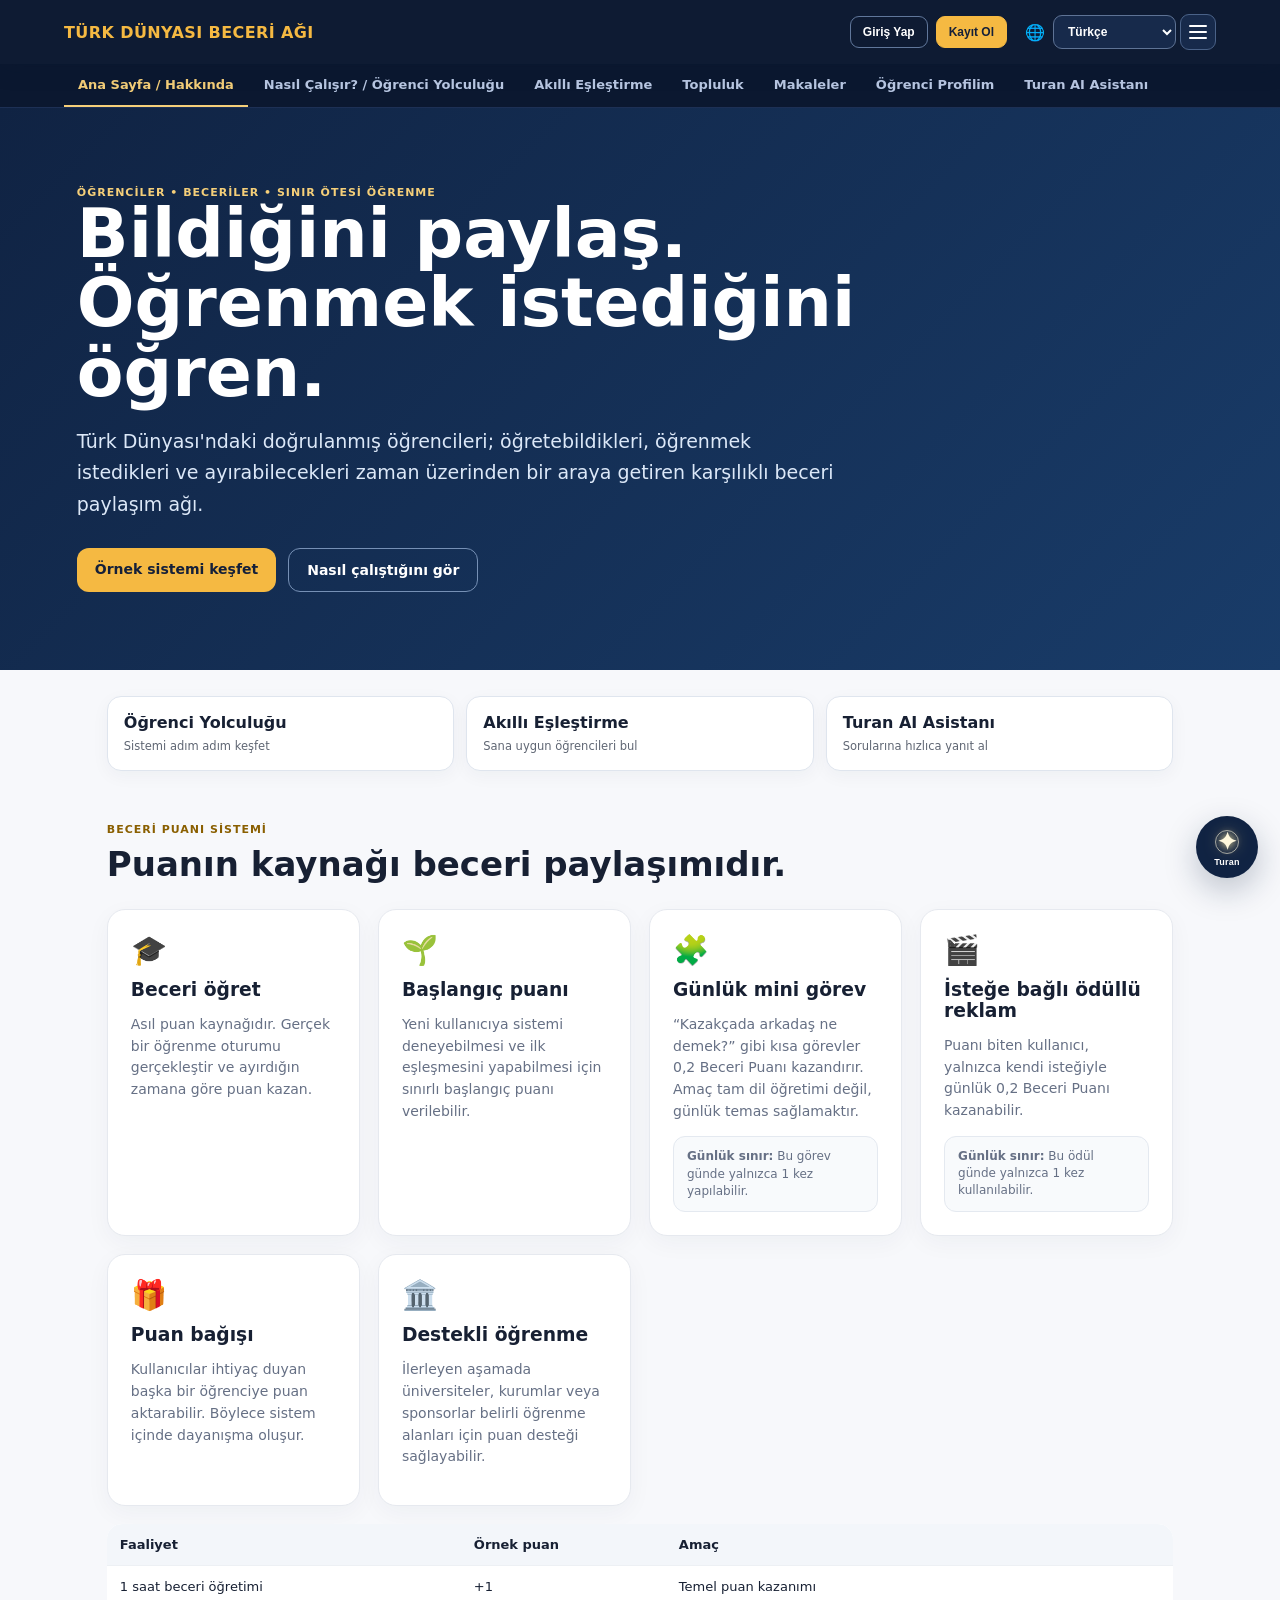
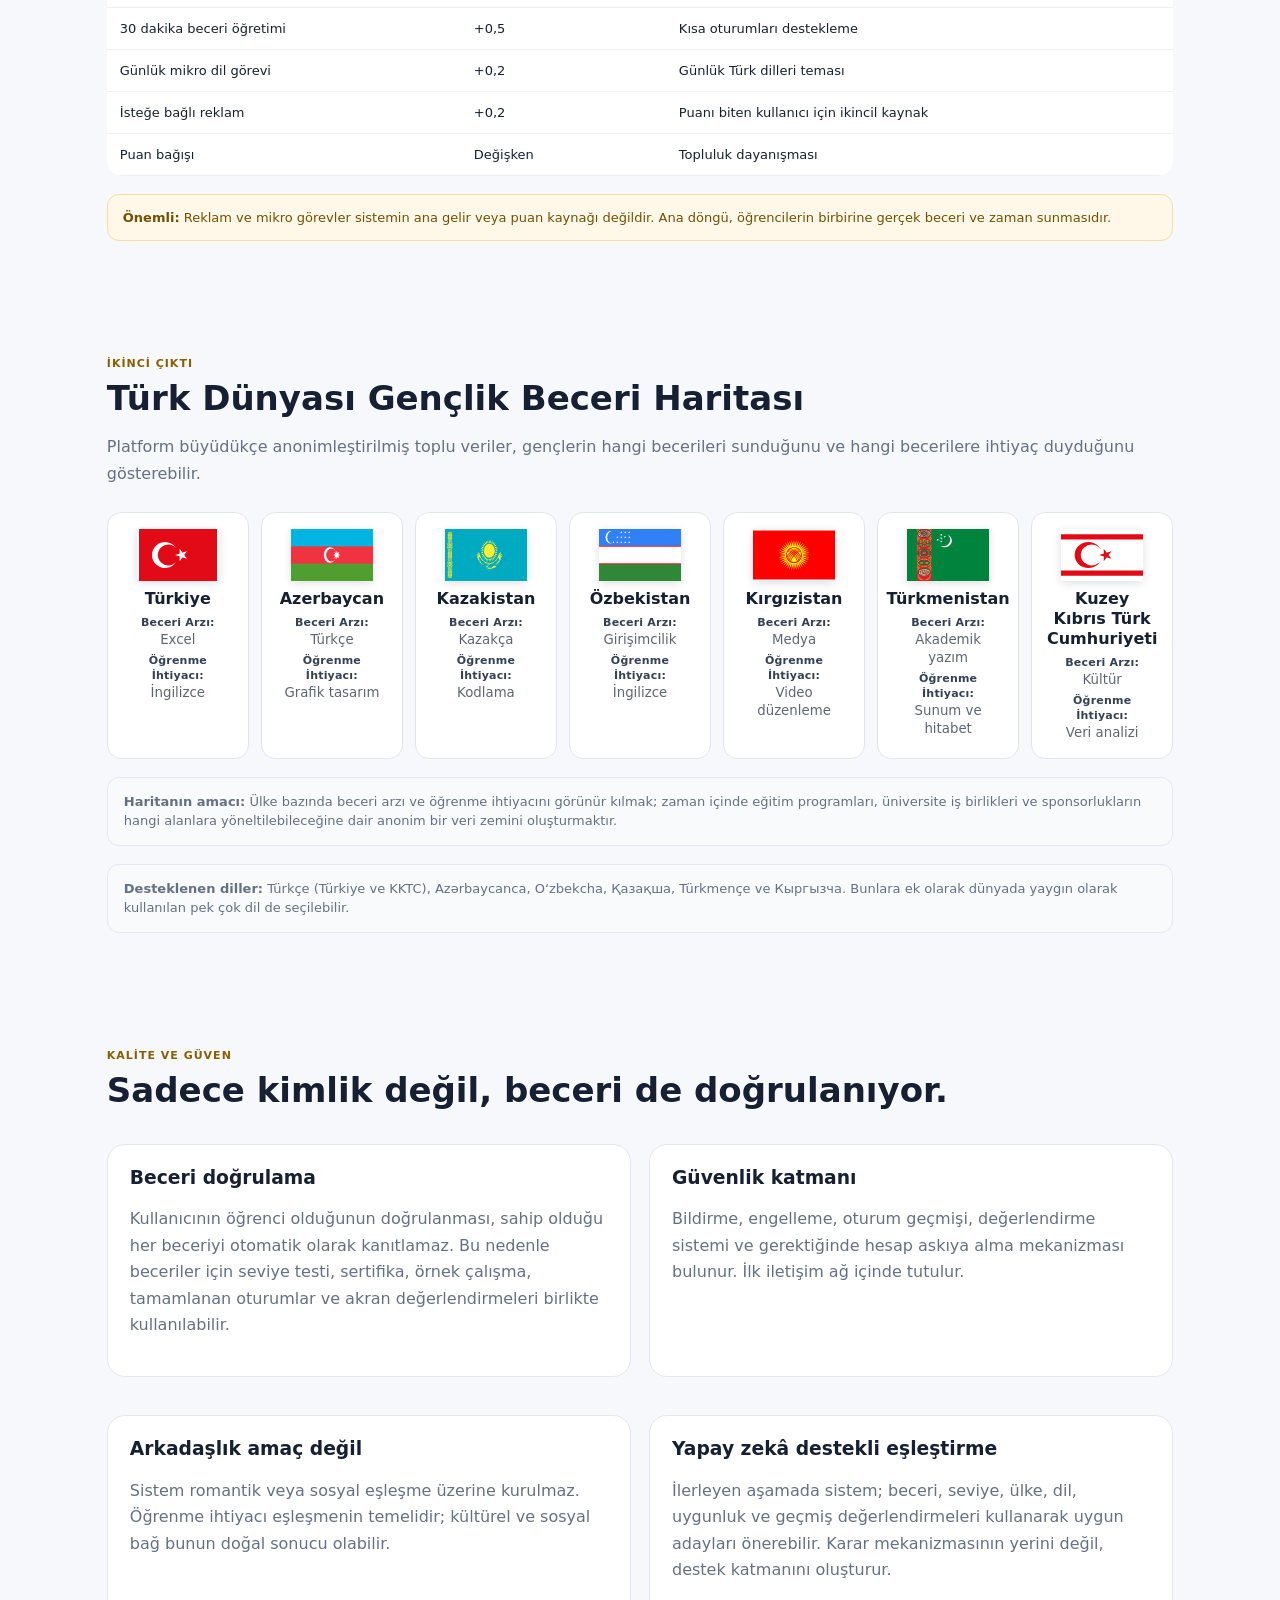
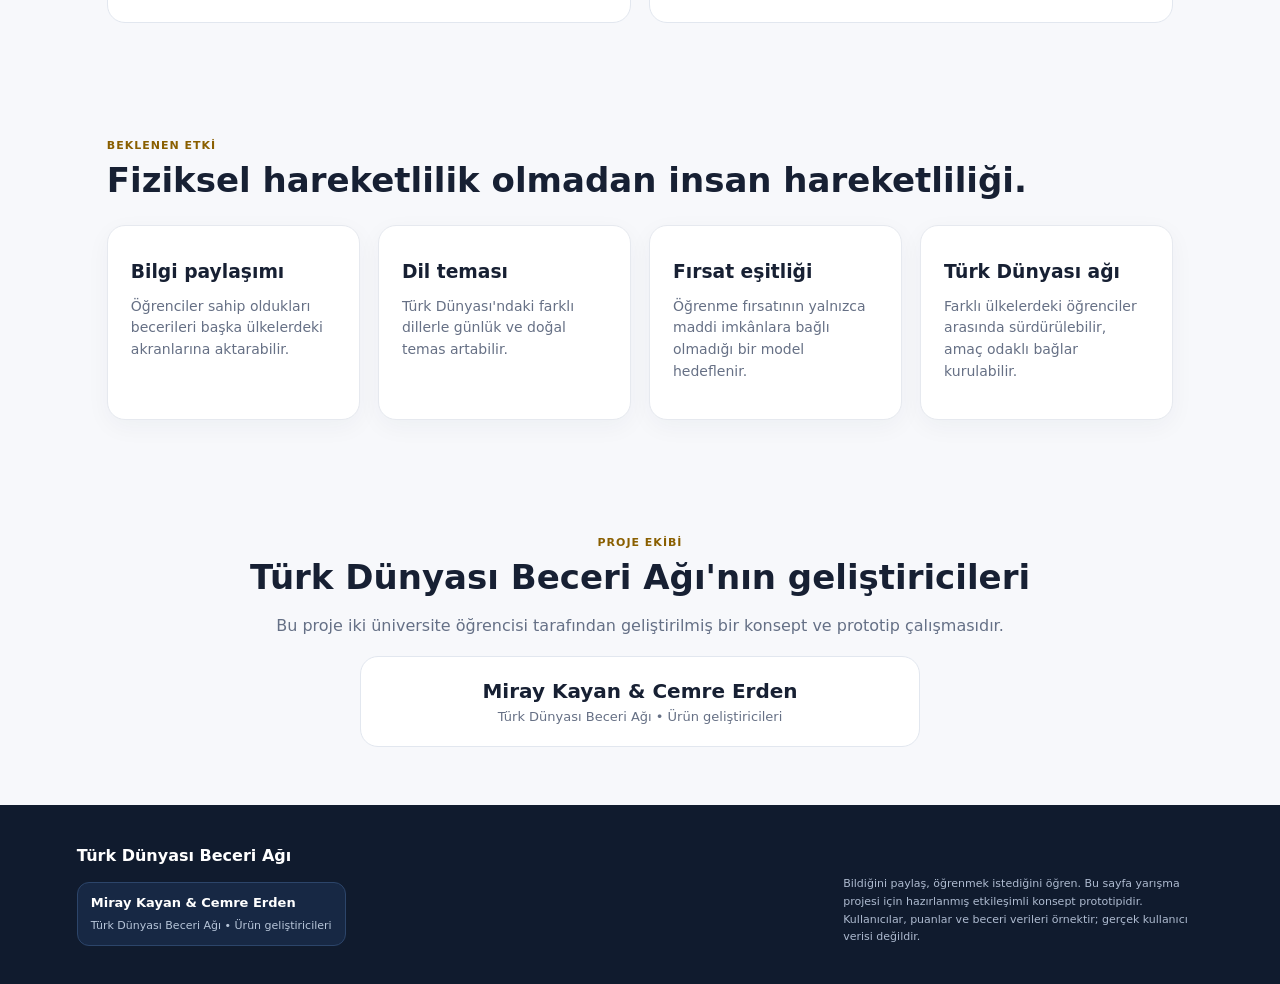
==== commit 5be01e65: "Beceri haritasi kartlarina etiket, ogrenci yolculuguna dikey zaman cizelgesi - Harita kartlari artik" ====
--- a/index.html
+++ b/index.html
@@ -23,13 +23,13 @@
 <link rel="canonical" href="https://suulliish.github.io/turk-beceri-agi/"/>
 <link rel="icon" type="image/svg+xml" href="assets/favicon.svg"/>
 <link rel="apple-touch-icon" href="assets/apple-touch-icon.png"/>
-<link rel="stylesheet" href="assets/css/01-base.css?v=20260921"/>
-<link rel="stylesheet" href="assets/css/02-components.css?v=20260921"/>
-<link rel="stylesheet" href="assets/css/03-forms.css?v=20260921"/>
-<link rel="stylesheet" href="assets/css/04-assistant.css?v=20260921"/>
-<link rel="stylesheet" href="assets/css/05-responsive.css?v=20260921"/>
-<link rel="stylesheet" href="assets/css/06-features.css?v=20260921"/>
-<link rel="stylesheet" href="assets/css/07-tabs.css?v=20260921"/>
+<link rel="stylesheet" href="assets/css/01-base.css?v=c672d4037a"/>
+<link rel="stylesheet" href="assets/css/02-components.css?v=c672d4037a"/>
+<link rel="stylesheet" href="assets/css/03-forms.css?v=c672d4037a"/>
+<link rel="stylesheet" href="assets/css/04-assistant.css?v=c672d4037a"/>
+<link rel="stylesheet" href="assets/css/05-responsive.css?v=c672d4037a"/>
+<link rel="stylesheet" href="assets/css/06-features.css?v=c672d4037a"/>
+<link rel="stylesheet" href="assets/css/07-tabs.css?v=c672d4037a"/>
 
 
 </head>
@@ -76,7 +76,7 @@
 <div class="card"><div class="icon">🛡️</div><h3>Güvenli iletişim</h3><p>İlk iletişim ağ içinde gerçekleşir. Telefon ve adres gibi kişisel bilgiler herkese açık tutulmaz; bildirme ve engelleme seçenekleri bulunur.</p></div>
 <div class="card"><div class="icon">📊</div><h3>Gençlik beceri haritası</h3><p>Toplu ve anonim verilerle hangi ülkede hangi becerilerin sunulduğu ve hangi becerilere ihtiyaç duyulduğu görülebilir.</p></div>
 </div>
-<div class="flow"><h3>Bir öğrencinin yolculuğu</h3><div class="flowline"><div class="bubble">1. Öğrenci doğrulanır</div><div class="arrow">→</div><div class="bubble">2. Beceri ekler</div><div class="arrow">→</div><div class="bubble">3. Eşleşir ve öğretir</div></div><div class="flowline" style="margin-top:12px"><div class="bubble">4. Beceri Puanı kazanır</div><div class="arrow">→</div><div class="bubble">5. Başka ülkeden öğrenir</div><div class="arrow">→</div><div class="bubble">6. Değerlendirme bırakır</div></div></div>
+<div class="flow"><h3>Bir öğrencinin yolculuğu</h3><div class="flowline"><div class="bubble">1. Öğrenci doğrulanır</div><div class="bubble">2. Beceri ekler</div><div class="bubble">3. Eşleşir ve öğretir</div><div class="bubble">4. Beceri Puanı kazanır</div><div class="bubble">5. Başka ülkeden öğrenir</div><div class="bubble">6. Değerlendirme bırakır</div></div></div>
 </section><section id="puan">
 <div class="eyebrow">Beceri Puanı sistemi</div><h2>Puanın kaynağı beceri paylaşımıdır.</h2>
 <div class="cards">
@@ -140,14 +140,14 @@
 <div class="eyebrow" data-i18n="communityEyebrow">Ülke toplulukları</div>
 <h2 data-i18n="communityTitle">Destek iste, puanla dayanış</h2>
 <p class="muted" data-i18n="communityIntro">Bu alan serbest sohbet forumu değildir. Sıfır puanlı kullanıcılar yapılandırılmış destek talebi oluşturabilir; diğer kullanıcılar puan bağışlayabilir.</p>
-<div class="community-rooms-grid" aria-label="Topluluk odaları">
+<div class="community-rooms-grid" aria-label="Topluluk odaları" data-i18n-aria="roomsAria">
 <article class="community-room-card" data-room="Türkiye"><h3>Türkiye <span data-i18n="roomSuffix">Topluluk Odası</span></h3><p data-i18n="roomDesc">Beceri paylaşımı, dil pratiği ve ülke içi dayanışma.</p></article>
 <article class="community-room-card" data-room="Azerbaycan"><h3>Azerbaycan <span data-i18n="roomSuffix">Topluluk Odası</span></h3><p data-i18n="roomDesc">Beceri paylaşımı, dil pratiği ve ülke içi dayanışma.</p></article>
 <article class="community-room-card" data-room="Kazakistan"><h3>Kazakistan <span data-i18n="roomSuffix">Topluluk Odası</span></h3><p data-i18n="roomDesc">Beceri paylaşımı, dil pratiği ve ülke içi dayanışma.</p></article>
 <article class="community-room-card" data-room="Özbekistan"><h3>Özbekistan <span data-i18n="roomSuffix">Topluluk Odası</span></h3><p data-i18n="roomDesc">Beceri paylaşımı, dil pratiği ve ülke içi dayanışma.</p></article>
 <article class="community-room-card" data-room="Kırgızistan"><h3>Kırgızistan <span data-i18n="roomSuffix">Topluluk Odası</span></h3><p data-i18n="roomDesc">Beceri paylaşımı, dil pratiği ve ülke içi dayanışma.</p></article>
 <article class="community-room-card" data-room="Türkmenistan"><h3>Türkmenistan <span data-i18n="roomSuffix">Topluluk Odası</span></h3><p data-i18n="roomDesc">Beceri paylaşımı, dil pratiği ve ülke içi dayanışma.</p></article>
-<article class="community-room-card" data-room="Kuzey Kıbrıs Türk Cumhuriyeti"><h3>KKTC <span data-i18n="roomSuffix">Topluluk Odası</span></h3><p data-i18n="roomDesc">Beceri paylaşımı, dil pratiği ve ülke içi dayanışma.</p></article>
+<article class="community-room-card" data-room="Kuzey Kıbrıs Türk Cumhuriyeti"><h3>Kuzey Kıbrıs Türk Cumhuriyeti <span data-i18n="roomSuffix">Topluluk Odası</span></h3><p data-i18n="roomDesc">Beceri paylaşımı, dil pratiği ve ülke içi dayanışma.</p></article>
 </div>
 <div class="community-layout">
 <div class="panel"><h3 data-i18n="countriesTitle">Ülke toplulukları</h3><div class="country-grid" id="countryCommunities"></div></div>
@@ -191,13 +191,13 @@
 <div class="eyebrow">İkinci çıktı</div><h2>Türk Dünyası Gençlik Beceri Haritası</h2>
 <p class="muted">Platform büyüdükçe anonimleştirilmiş toplu veriler, gençlerin hangi becerileri sunduğunu ve hangi becerilere ihtiyaç duyduğunu gösterebilir.</p>
 <div class="map">
-<div class="ülke"><div class="bayrak-svg"><img alt="Türkiye bayrağı" loading="lazy" referrerpolicy="no-referrer" src="assets/flags/Flag_of_Turkey.svg"/></div><b>Türkiye</b><small>Excel • İngilizce</small></div>
-<div class="ülke"><div class="bayrak-svg"><img alt="Azerbaycan bayrağı" loading="lazy" referrerpolicy="no-referrer" src="assets/flags/Flag_of_Azerbaijan.svg"/></div><b>Azerbaycan</b><small>Türkçe • Tasarım</small></div>
-<div class="ülke"><div class="bayrak-svg"><img alt="Kazakistan bayrağı" loading="lazy" referrerpolicy="no-referrer" src="assets/flags/Flag_of_Kazakhstan.svg"/></div><b>Kazakistan</b><small>Kazakça • Kodlama</small></div>
-<div class="ülke"><div class="bayrak-svg"><img alt="Özbekistan bayrağı" loading="lazy" referrerpolicy="no-referrer" src="assets/flags/Flag_of_Uzbekistan.svg"/></div><b>Özbekistan</b><small>Dil • Girişimcilik</small></div>
-<div class="ülke"><div class="bayrak-svg"><img alt="Kırgızistan bayrağı" loading="lazy" referrerpolicy="no-referrer" src="assets/flags/Flag_of_Kyrgyzstan.svg"/></div><b>Kırgızistan</b><small>Türkçe • Medya</small></div>
-<div class="ülke"><div class="bayrak-svg"><img alt="Türkmenistan bayrağı" loading="lazy" referrerpolicy="no-referrer" src="assets/flags/Flag_of_Turkmenistan.svg"/></div><b>Türkmenistan</b><small>Dil • Girişimcilik</small></div>
-<div class="ülke"><div class="bayrak-svg"><img alt="Kuzey Kıbrıs Türk Cumhuriyeti bayrağı" loading="lazy" referrerpolicy="no-referrer" src="assets/flags/Flag_of_the_Turkish_Republic_of_Northern_Cyprus.svg"/></div><b>Kuzey Kıbrıs Türk Cumhuriyeti</b><small>Türkçe • Kültür</small></div>
+<div class="ülke"><div class="bayrak-svg"><img alt="Türkiye bayrağı" loading="lazy" referrerpolicy="no-referrer" src="assets/flags/Flag_of_Turkey.svg"/></div><b>Türkiye</b><small><span class="harita-etiket">Beceri Arzı:</span> Excel<br><span class="harita-etiket">Öğrenme İhtiyacı:</span> İngilizce</small></div>
+<div class="ülke"><div class="bayrak-svg"><img alt="Azerbaycan bayrağı" loading="lazy" referrerpolicy="no-referrer" src="assets/flags/Flag_of_Azerbaijan.svg"/></div><b>Azerbaycan</b><small><span class="harita-etiket">Beceri Arzı:</span> Türkçe<br><span class="harita-etiket">Öğrenme İhtiyacı:</span> Grafik tasarım</small></div>
+<div class="ülke"><div class="bayrak-svg"><img alt="Kazakistan bayrağı" loading="lazy" referrerpolicy="no-referrer" src="assets/flags/Flag_of_Kazakhstan.svg"/></div><b>Kazakistan</b><small><span class="harita-etiket">Beceri Arzı:</span> Kazakça<br><span class="harita-etiket">Öğrenme İhtiyacı:</span> Kodlama</small></div>
+<div class="ülke"><div class="bayrak-svg"><img alt="Özbekistan bayrağı" loading="lazy" referrerpolicy="no-referrer" src="assets/flags/Flag_of_Uzbekistan.svg"/></div><b>Özbekistan</b><small><span class="harita-etiket">Beceri Arzı:</span> Girişimcilik<br><span class="harita-etiket">Öğrenme İhtiyacı:</span> İngilizce</small></div>
+<div class="ülke"><div class="bayrak-svg"><img alt="Kırgızistan bayrağı" loading="lazy" referrerpolicy="no-referrer" src="assets/flags/Flag_of_Kyrgyzstan.svg"/></div><b>Kırgızistan</b><small><span class="harita-etiket">Beceri Arzı:</span> Medya<br><span class="harita-etiket">Öğrenme İhtiyacı:</span> Video düzenleme</small></div>
+<div class="ülke"><div class="bayrak-svg"><img alt="Türkmenistan bayrağı" loading="lazy" referrerpolicy="no-referrer" src="assets/flags/Flag_of_Turkmenistan.svg"/></div><b>Türkmenistan</b><small><span class="harita-etiket">Beceri Arzı:</span> Akademik yazım<br><span class="harita-etiket">Öğrenme İhtiyacı:</span> Sunum ve hitabet</small></div>
+<div class="ülke"><div class="bayrak-svg"><img alt="Kuzey Kıbrıs Türk Cumhuriyeti bayrağı" loading="lazy" referrerpolicy="no-referrer" src="assets/flags/Flag_of_the_Turkish_Republic_of_Northern_Cyprus.svg"/></div><b>Kuzey Kıbrıs Türk Cumhuriyeti</b><small><span class="harita-etiket">Beceri Arzı:</span> Kültür<br><span class="harita-etiket">Öğrenme İhtiyacı:</span> Veri analizi</small></div>
 </div>
 <div class="harita-notu"><strong>Haritanın amacı:</strong> Ülke bazında beceri arzı ve öğrenme ihtiyacını görünür kılmak; zaman içinde eğitim programları, üniversite iş birlikleri ve sponsorlukların hangi alanlara yöneltilebileceğine dair anonim bir veri zemini oluşturmaktır.</div>
 <div class="harita-notu"><strong>Desteklenen diller:</strong> Türkçe (Türkiye ve KKTC), Azərbaycanca, O‘zbekcha, Қазақша, Türkmençe ve Кыргызча. Bunlara ek olarak dünyada yaygın olarak kullanılan pek çok dil de seçilebilir.</div>
@@ -301,7 +301,7 @@
 <button aria-expanded="false" aria-label="Turan yapay zekâ asistanını aç" class="turan-fab" id="turanFab" type="button" data-i18n-aria="turanFabAria"><span class="turan-orb"><span class="turan-star">✦</span><span class="turan-halo"></span></span><span class="turan-label" data-i18n="turanName">Turan</span></button>
 <div aria-hidden="true" aria-modal="true" class="community-modal-backdrop" id="communityModal" role="dialog">
 <div class="community-modal">
-<div class="community-modal-head"><h2 id="communityModalTitle">Sohbet Odası</h2><button aria-label="Kapat" class="community-modal-close" data-i18n-aria="close" id="communityModalClose" type="button">×</button></div>
+<div class="community-modal-head"><h2 id="communityModalTitle" data-i18n="roomChatTitle">Sohbet Odası</h2><button aria-label="Kapat" class="community-modal-close" data-i18n-aria="close" id="communityModalClose" type="button">×</button></div>
 <div class="community-chat" id="communityChat"><div class="community-message" data-i18n="roomIntro">Bu odada hazır mesajlardan birini seçerek topluluğa katılabilirsin.</div></div>
 <div class="community-ready-messages">
 <button class="community-ready-message" data-i18n="roomMsg1" type="button">Puanım bitti. Bana destek olur musunuz?</button>
@@ -349,11 +349,11 @@
 </div>
 </div>
 <button aria-label="Yukarı çık" class="back-to-top-btn" data-i18n-aria="backToTop" id="backToTopBtn" type="button">↑</button>
-<script defer src="assets/js/01-ui-shell.js?v=20260921"></script>
-<script defer src="assets/js/02-i18n-data.js?v=20260921"></script>
-<script defer src="assets/js/03-app.js?v=20260921"></script>
-<script defer src="assets/js/04-assistant.js?v=20260921"></script>
-<script defer src="assets/js/05-ui-motion.js?v=20260921"></script>
-<script defer src="assets/js/06-rooms.js?v=20260921"></script>
-<script defer src="assets/js/07-tabs.js?v=20260921"></script>
+<script defer src="assets/js/01-ui-shell.js?v=c672d4037a"></script>
+<script defer src="assets/js/02-i18n-data.js?v=c672d4037a"></script>
+<script defer src="assets/js/03-app.js?v=c672d4037a"></script>
+<script defer src="assets/js/04-assistant.js?v=c672d4037a"></script>
+<script defer src="assets/js/05-ui-motion.js?v=c672d4037a"></script>
+<script defer src="assets/js/06-rooms.js?v=c672d4037a"></script>
+<script defer src="assets/js/07-tabs.js?v=c672d4037a"></script>
 </body></html>
--- a/assets/css/02-components.css
+++ b/assets/css/02-components.css
@@ -1,3 +1,3 @@
 /* Türk Dünyası Beceri Ağı — bilesenler: kartlar, tablo, harita, notlar, bagis paneli, zaman cizelgesi, alt bilgi
    Sıra önemlidir: dosyalar index.html icindeki sirayla yuklenir. */
-.cards{display:grid;grid-template-columns:repeat(auto-fit,minmax(220px,1fr));gap:18px;margin-top:25px}.card{background:white;border:1px solid #e6e9ef;border-radius:18px;padding:23px;box-shadow:0 7px 25px #18233b0b}.icon{font-size:29px}.card h3{margin:12px 0 7px}.card p{color:#667085;line-height:1.55;font-size:14px}.demo{background:#eef3f9}.profile{display:grid;grid-template-columns:1.15fr .85fr;gap:20px}.panel{background:white;border:1px solid #e2e7ef;border-radius:20px;padding:24px}.tag{display:inline-block;background:#edf5ff;color:#245a9b;padding:6px 9px;border-radius:20px;margin:4px;font-size:12px}.puan{font-size:45px;font-weight:850;color:#0e6b54}.bar{height:9px;background:#e8edf3;border-radius:20px;overflow:hidden}.bar i{display:block;height:100%;width:68%;background:#1c8b72}.notice{padding:12px 14px;border-radius:12px;background:#f8fafc;border:1px solid #e3e8ef;margin-top:15px;font-size:13px;color:#667085}.steps{display:grid;grid-template-columns:repeat(5,1fr);gap:12px;margin-top:25px}.step{background:#fff;border:1px solid #e4e8ef;border-radius:16px;padding:18px}.num{display:inline-flex;width:30px;height:30px;border-radius:50%;align-items:center;justify-content:center;background:#102343;color:#fff;font-weight:800;margin-bottom:10px}.flow{background:#fff;border:1px solid #e3e7ee;border-radius:18px;padding:22px;margin-top:22px}.flowline{display:grid;grid-template-columns:1fr auto 1fr auto 1fr;align-items:center;gap:12px}.bubble{padding:14px;background:#f5f8fc;border-radius:13px;text-align:center;font-weight:700}.arrow{font-size:22px;color:#8a5f00}.table{width:100%;border-collapse:collapse;margin-top:18px;background:#fff;border-radius:15px;overflow:hidden}.table th,.table td{padding:13px;border-bottom:1px solid #edf0f4;text-align:left;font-size:13px}.table th{background:#f3f6fa}.map{display:grid;grid-template-columns:repeat(7,minmax(115px,1fr));gap:12px;margin-top:25px}.ülke{background:white;border:1px solid #e1e6ee;border-radius:14px;padding:16px;text-align:center;min-height:152px;display:flex;flex-direction:column;align-items:center;justify-content:flex-start}.ülke b{display:block;margin-top:8px;line-height:1.25}.ülke small{display:block;margin-top:7px;color:#5f6673;line-height:1.35}.bayrak{width:82px;height:52px;border-radius:5px;position:relative;overflow:hidden;box-shadow:0 2px 8px #12203726;display:flex;align-items:center;justify-content:center;background:#fff}.bayrak-emoji{font-size:43px;line-height:1;font-family:"Apple Color Emoji","Segoe UI Emoji","Noto Color Emoji",sans-serif}.bayrak-svg{width:82px;height:52px;border-radius:5px;display:block;box-shadow:0 2px 8px #12203726}.bayrak-svg img{width:100%;height:100%;display:block;object-fit:fill}.bayrak-svg svg{width:100%;height:100%;display:block}.mini-flag{display:inline-flex;width:20px;height:13px;vertical-align:-2px;margin-left:4px;border-radius:2px;overflow:hidden;box-shadow:0 1px 3px #12203722}.mini-flag img{width:100%;height:100%;display:block;object-fit:fill}.mini-flag svg{width:100%;height:100%;display:block}.daily-note{margin-top:12px;padding:11px 13px;background:#f8fafc;border:1px solid #e4e9f0;border-radius:12px;color:#667085;font-size:12px;line-height:1.45}.harita-notu{margin-top:18px;padding:14px 16px;background:#f8fafc;border:1px solid #e4e9f0;border-radius:12px;color:#667085;font-size:13px;line-height:1.5}.kutu{background:#fff;border:1px solid #e2e7ef;border-radius:18px;padding:22px;margin-top:20px}.kutu h3{margin-top:0}.grid2{display:grid;grid-template-columns:1fr 1fr;gap:18px}.etiket{display:inline-block;padding:7px 10px;border-radius:10px;background:#f0f5fa;margin:4px;font-size:12px}.yesil{color:#087c60;font-weight:800}.sari{color:#a36b00;font-weight:800}.uyari{background:#fff8e8;border:1px solid #f2dda9;color:#725100;padding:13px 15px;border-radius:12px;font-size:13px;line-height:1.5}.donation-panel{margin-top:18px;padding:18px;border:1px solid #dfe6ef;border-radius:16px;background:linear-gradient(135deg,#f8fbff,#fff)}.donation-panel h4{margin:0 0 7px}.donation-grid{display:grid;grid-template-columns:1.2fr .8fr auto;gap:10px;align-items:end;margin-top:13px}.donation-field{display:flex;flex-direction:column;gap:6px}.donation-field label{font-size:12px;font-weight:800;color:#344054}.donation-field input{width:100%;padding:11px 12px;border:1px solid #d7dee8;border-radius:10px;background:#fff;font:inherit}.student-id-badge{display:inline-flex;align-items:center;gap:7px;margin-top:9px;padding:7px 10px;border-radius:10px;background:#eef5ff;color:#245a9b;font-size:12px;font-weight:800}.donation-status{margin-top:10px;font-size:13px;line-height:1.45}.donation-status.ok{color:#087c60}.donation-status.error{color:#a33b2b}@media(max-width:750px){.donation-grid{grid-template-columns:1fr}}.timeline{border-left:3px solid #d8e0ea;padding-left:20px}.timeline div{margin:0 0 22px}.timeline strong{display:block;margin-bottom:5px}footer{padding:38px 6%;background:#101b2e;color:#aebbd0;font-size:13px;line-height:1.6}@media(max-width:1000px){.map{grid-template-columns:repeat(4,1fr)}.steps{grid-template-columns:repeat(3,1fr)}}@media(max-width:750px){nav{display:none}.profile,.grid2{grid-template-columns:1fr}.hero{padding-top:52px}.steps{grid-template-columns:1fr 1fr}.map{grid-template-columns:repeat(2,1fr)}.flowline{grid-template-columns:1fr}.arrow{transform:rotate(90deg);text-align:center}}
+.cards{display:grid;grid-template-columns:repeat(auto-fit,minmax(220px,1fr));gap:18px;margin-top:25px}.card{background:white;border:1px solid #e6e9ef;border-radius:18px;padding:23px;box-shadow:0 7px 25px #18233b0b}.icon{font-size:29px}.card h3{margin:12px 0 7px}.card p{color:#667085;line-height:1.55;font-size:14px}.demo{background:#eef3f9}.profile{display:grid;grid-template-columns:1.15fr .85fr;gap:20px}.panel{background:white;border:1px solid #e2e7ef;border-radius:20px;padding:24px}.tag{display:inline-block;background:#edf5ff;color:#245a9b;padding:6px 9px;border-radius:20px;margin:4px;font-size:12px}.puan{font-size:45px;font-weight:850;color:#0e6b54}.bar{height:9px;background:#e8edf3;border-radius:20px;overflow:hidden}.bar i{display:block;height:100%;width:68%;background:#1c8b72}.notice{padding:12px 14px;border-radius:12px;background:#f8fafc;border:1px solid #e3e8ef;margin-top:15px;font-size:13px;color:#667085}.steps{display:grid;grid-template-columns:repeat(5,1fr);gap:12px;margin-top:25px}.step{background:#fff;border:1px solid #e4e8ef;border-radius:16px;padding:18px}.num{display:inline-flex;width:30px;height:30px;border-radius:50%;align-items:center;justify-content:center;background:#102343;color:#fff;font-weight:800;margin-bottom:10px}.flow{background:#fff;border:1px solid #e3e7ee;border-radius:18px;padding:22px;margin-top:22px}.flowline{position:relative;display:flex;flex-direction:column;align-items:stretch;gap:12px;width:100%;margin-top:18px;padding:2px 0 2px 24px}.flowline::before{content:"";position:absolute;top:10px;bottom:10px;left:7px;width:2px;background:linear-gradient(180deg,#f5b942,#d8e0ea);border-radius:999px}.bubble{position:relative;z-index:1;width:100%;min-width:0;margin:0;padding:13px 14px;background:#fff;border:1px solid #e2e7ef;border-radius:13px;text-align:left;font-weight:700;line-height:1.4;overflow-wrap:anywhere;box-shadow:0 5px 16px #18233b0d}.bubble::before{content:"";position:absolute;left:-24px;top:50%;width:10px;height:10px;transform:translateY(-50%);border:3px solid #fff;border-radius:50%;background:#f5b942;box-shadow:0 0 0 1px #e4b03e}.table{width:100%;border-collapse:collapse;margin-top:18px;background:#fff;border-radius:15px;overflow:hidden}.table th,.table td{padding:13px;border-bottom:1px solid #edf0f4;text-align:left;font-size:13px}.table th{background:#f3f6fa}.map{display:grid;grid-template-columns:repeat(7,minmax(115px,1fr));gap:12px;margin-top:25px}.ülke{background:white;border:1px solid #e1e6ee;border-radius:14px;padding:16px;text-align:center;min-height:152px;display:flex;flex-direction:column;align-items:center;justify-content:flex-start}.ülke b{display:block;margin-top:8px;line-height:1.25}.ülke small{display:block;margin-top:7px;color:#5f6673;line-height:1.35}.harita-etiket{display:block;color:#344054;font-weight:800;font-size:11px;letter-spacing:.2px;margin-top:5px}.ülke small .harita-etiket:first-child{margin-top:0}.bayrak{width:82px;height:52px;border-radius:5px;position:relative;overflow:hidden;box-shadow:0 2px 8px #12203726;display:flex;align-items:center;justify-content:center;background:#fff}.bayrak-emoji{font-size:43px;line-height:1;font-family:"Apple Color Emoji","Segoe UI Emoji","Noto Color Emoji",sans-serif}.bayrak-svg{width:82px;height:52px;border-radius:5px;display:block;box-shadow:0 2px 8px #12203726}.bayrak-svg img{width:100%;height:100%;display:block;object-fit:fill}.bayrak-svg svg{width:100%;height:100%;display:block}.mini-flag{display:inline-flex;width:20px;height:13px;vertical-align:-2px;margin-left:4px;border-radius:2px;overflow:hidden;box-shadow:0 1px 3px #12203722}.mini-flag img{width:100%;height:100%;display:block;object-fit:fill}.mini-flag svg{width:100%;height:100%;display:block}.daily-note{margin-top:12px;padding:11px 13px;background:#f8fafc;border:1px solid #e4e9f0;border-radius:12px;color:#667085;font-size:12px;line-height:1.45}.harita-notu{margin-top:18px;padding:14px 16px;background:#f8fafc;border:1px solid #e4e9f0;border-radius:12px;color:#667085;font-size:13px;line-height:1.5}.kutu{background:#fff;border:1px solid #e2e7ef;border-radius:18px;padding:22px;margin-top:20px}.kutu h3{margin-top:0}.grid2{display:grid;grid-template-columns:1fr 1fr;gap:18px}.etiket{display:inline-block;padding:7px 10px;border-radius:10px;background:#f0f5fa;margin:4px;font-size:12px}.yesil{color:#087c60;font-weight:800}.sari{color:#a36b00;font-weight:800}.uyari{background:#fff8e8;border:1px solid #f2dda9;color:#725100;padding:13px 15px;border-radius:12px;font-size:13px;line-height:1.5}.donation-panel{margin-top:18px;padding:18px;border:1px solid #dfe6ef;border-radius:16px;background:linear-gradient(135deg,#f8fbff,#fff)}.donation-panel h4{margin:0 0 7px}.donation-grid{display:grid;grid-template-columns:1.2fr .8fr auto;gap:10px;align-items:end;margin-top:13px}.donation-field{display:flex;flex-direction:column;gap:6px}.donation-field label{font-size:12px;font-weight:800;color:#344054}.donation-field input{width:100%;padding:11px 12px;border:1px solid #d7dee8;border-radius:10px;background:#fff;font:inherit}.student-id-badge{display:inline-flex;align-items:center;gap:7px;margin-top:9px;padding:7px 10px;border-radius:10px;background:#eef5ff;color:#245a9b;font-size:12px;font-weight:800}.donation-status{margin-top:10px;font-size:13px;line-height:1.45}.donation-status.ok{color:#087c60}.donation-status.error{color:#a33b2b}@media(max-width:750px){.donation-grid{grid-template-columns:1fr}}.timeline{border-left:3px solid #d8e0ea;padding-left:20px}.timeline div{margin:0 0 22px}.timeline strong{display:block;margin-bottom:5px}footer{padding:38px 6%;background:#101b2e;color:#aebbd0;font-size:13px;line-height:1.6}@media(max-width:1000px){.map{grid-template-columns:repeat(4,1fr)}.steps{grid-template-columns:repeat(3,1fr)}}@media(max-width:750px){nav{display:none}.profile,.grid2{grid-template-columns:1fr}.hero{padding-top:52px}.steps{grid-template-columns:1fr 1fr}.map{grid-template-columns:repeat(2,1fr)}}
--- a/assets/css/06-features.css
+++ b/assets/css/06-features.css
@@ -52,3 +52,4 @@
   .community-room-card{padding:14px;border-radius:14px}
   .community-modal{padding:18px;border-radius:16px}
 }
+.community-room-card h3{line-height:1.3;overflow-wrap:anywhere}
